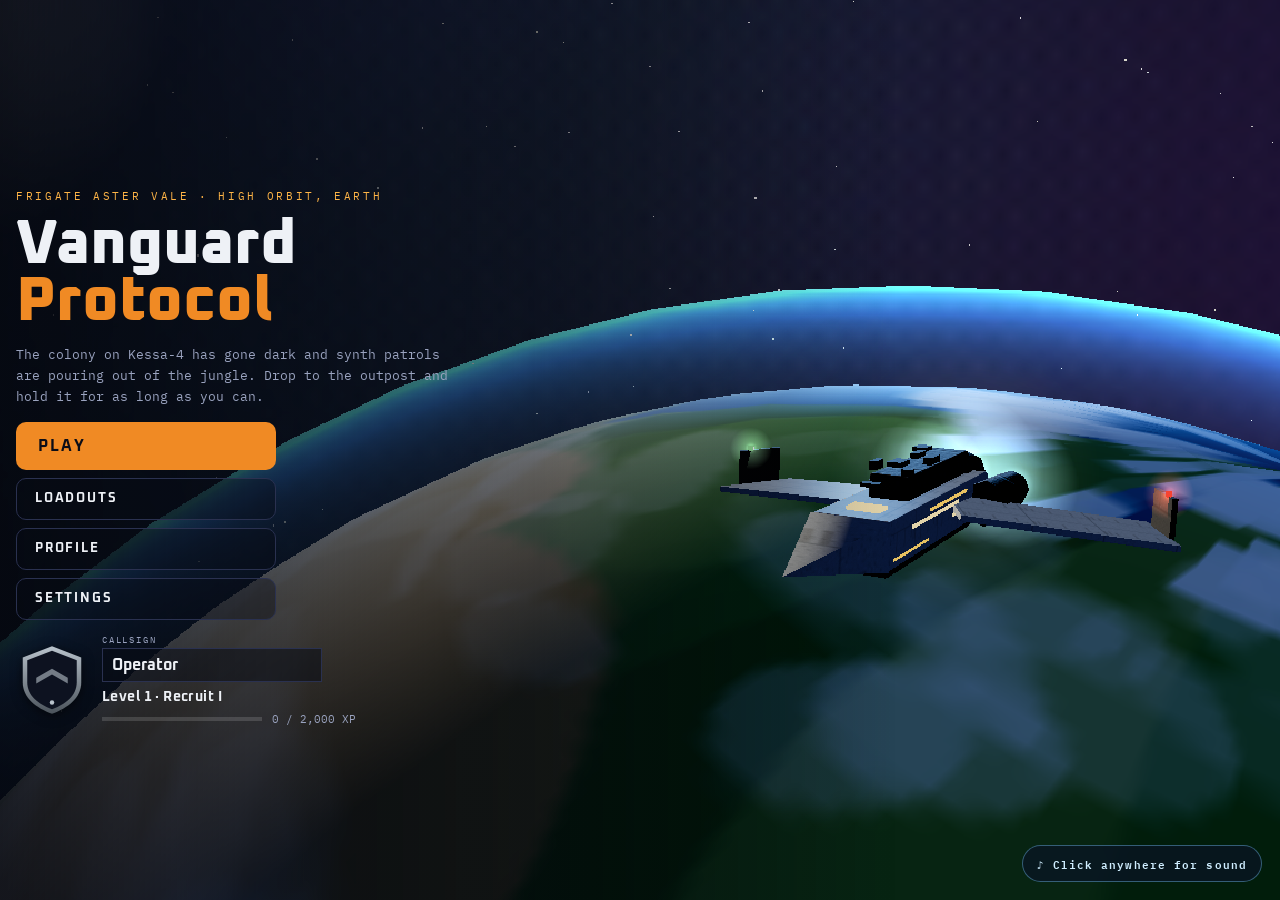
==== site/index.html @ 06be5929 "Grass distance slider and a far grass layer; paved concrete ring road - Third, sparse layer of large" ====
<!doctype html>
<html lang="en">
<head>
<meta charset="utf-8">
<meta name="viewport" content="width=device-width, initial-scale=1, maximum-scale=1, user-scalable=no, viewport-fit=cover">
<style>html,body{margin:0}body{font-size:14px}[hidden]{display:none!important}img{max-width:100%}</style>
<title>Vanguard Protocol</title>
<meta name="claude:viewport-fit-sides" content="cover">
<link rel="stylesheet" href="fonts.css">
<script>window.KESSA_SERVER = "kessa-relay.retrohome.workers.dev";</script>
<style>
/* Layout: full-bleed low-res 3D canvas, HUD hugging the screen edges (bars top-centre, radar bottom-left, ammo bottom-right), overlays for start/pause/defeat. Single dark look by choice. */
:root {
  --void: #0b0d17;
  --line: #2a3150;
  --ink: #eef1f6;
  --muted: #9aa3bf;
  --shield: #3f8fe0;
  --hull: #f08a24;
  --amber: #ffb547;
  --threat: #ff4b3a;
  --display: "Oxanium", "Trebuchet MS", system-ui, sans-serif;
  --mono: "IBM Plex Mono", ui-monospace, Menlo, monospace;
  color-scheme: dark;
}
html, body { height: 100%; width: 100%; overflow: hidden; overscroll-behavior: none; }
@media (pointer: coarse) { html, body { position: fixed; inset: 0; } }
body {
  background: var(--void); color: var(--ink); font-family: var(--mono);
  overflow: hidden; touch-action: none; user-select: none; -webkit-user-select: none; -webkit-touch-callout: none;
}
#game { position: relative; height: 100%; overflow: hidden; }
canvas#cv { display: block; width: 100%; height: 100%; image-rendering: pixelated; image-rendering: crisp-edges; }

.edge {
  position: absolute; pointer-events: none;
  padding-left: max(16px, env(safe-area-inset-left, 0px));
  padding-right: max(16px, env(safe-area-inset-right, 0px));
}
.topbar { top: 8px; left: 0; right: 0; display: flex; justify-content: center; }
.vitals { position: relative; width: min(480px, 84%); display: grid; justify-items: center; gap: 5px; }
.shframe {
  position: relative; width: 100%; height: 17px; padding: 3px 4px;
  background: linear-gradient(180deg, rgba(190,230,255,.55), rgba(110,170,220,.35));
  clip-path: polygon(13px 0, calc(100% - 13px) 0, 100% 50%, calc(100% - 13px) 100%, 13px 100%, 0 50%);
}
.shinner {
  position: relative; height: 100%; overflow: hidden; background: rgba(5,12,24,.85);
  clip-path: polygon(10px 0, calc(100% - 10px) 0, 100% 50%, calc(100% - 10px) 100%, 10px 100%, 0 50%);
}
#shFill { position: absolute; inset: 0; transform-origin: center; background: linear-gradient(180deg, #f2fbff 0%, #a4e0ff 40%, #42a6ec 100%); }
.shinner::after { content: ""; position: absolute; inset: 0; background: repeating-linear-gradient(90deg, transparent 0 calc(4% - 1px), rgba(5,12,24,.5) calc(4% - 1px) 4%); }
.shframe::after { content: ""; position: absolute; left: 50%; top: 2px; bottom: 2px; width: 2px; margin-left: -1px; background: rgba(5,12,24,.7); }
.vitals.lowsh #shFill { background: linear-gradient(180deg, #fff6d8 0%, #ffcf6a 45%, #e88f1c 100%); }
.vitals.charging #shFill { animation: chg .35s ease-in-out infinite alternate; }
@keyframes chg { to { filter: brightness(1.5); } }
.vitals.empty .shframe { animation: alarm .38s steps(2) infinite; }
@keyframes alarm { 50% { background: rgba(255,60,40,.95); } }
.vitals.broken .shinner { animation: brk .08s steps(2) 6; }
@keyframes brk { 50% { background: rgba(200,240,255,.9); } }
.hpsegs { width: 44%; display: grid; grid-template-columns: repeat(8, 1fr); gap: 3px; }
.hpseg { height: 5px; position: relative; overflow: hidden; background: rgba(255,255,255,.1); transform: skewX(-30deg); box-shadow: 0 1px 2px rgba(0,0,0,.6); }
.hpseg i { position: absolute; inset: 0; transform-origin: left; background: linear-gradient(180deg, #ffb070, var(--hull)); }
.hpseg i.lag { background: #fff1dc; }
.vitals.low .hpseg i:not(.lag) { background: var(--threat); animation: lowp .5s ease-in-out infinite alternate; }
@keyframes lowp { to { filter: brightness(1.8); } }
@media (prefers-reduced-motion: reduce) { .vitals.charging #shFill, .vitals.empty .shframe, .vitals.broken .shinner, .vitals.low .hpseg i { animation: none; } }

.prompt { position: absolute; left: 50%; bottom: 30%; transform: translateX(-50%); pointer-events: none; white-space: nowrap;
  font: 600 12px var(--mono); letter-spacing: .06em; background: rgba(8,12,20,.72); padding: 7px 12px; border-left: 3px solid #5dff96; }

.xp { bottom: 0; left: 0; right: 0; padding-bottom: max(6px, env(safe-area-inset-bottom, 0px)); display: flex; align-items: center; gap: 10px; font-variant-numeric: tabular-nums; text-shadow: 0 1px 2px #000; }
.xp .xpb svg { display: block; }
.xp .xprank { font: 700 11px var(--display); letter-spacing: .06em; white-space: nowrap; }
.nameplate { top: 8px; left: 0; }
.np { display: flex; align-items: center; gap: 9px; padding: 5px 16px 5px 6px; max-width: 250px;
  background: linear-gradient(90deg, rgba(8,12,20,.8), rgba(8,12,20,.35)); border-left: 2px solid var(--amber);
  border-radius: 0 12px 12px 0; text-shadow: 0 1px 2px #000; }
.party { display: grid; gap: 4px; margin-top: 4px; }
.pm { display: flex; align-items: center; gap: 7px; padding: 4px 14px 5px 6px; max-width: 214px;
  background: linear-gradient(90deg, rgba(8,12,20,.72), rgba(8,12,20,.3)); border-left: 2px solid #5cb8ff;
  border-radius: 0 10px 10px 0; text-shadow: 0 1px 2px #000; }
.pm svg { display: block; flex: none; }
.pm .pt { display: grid; gap: 1px; min-width: 0; flex: 1; }
.pm .pn { font: 700 12px var(--display); white-space: nowrap; overflow: hidden; text-overflow: ellipsis; }
.pm .pr { font-size: 8px; letter-spacing: .14em; text-transform: uppercase; color: var(--muted); white-space: nowrap; }
.pm .nps { font-size: 9px; }
.pm .bars { display: grid; gap: 2px; margin-top: 2px; }
.pm .bars i { display: block; height: 3px; background: rgba(255,255,255,.12); position: relative; overflow: hidden; }
.pm .bars i b { position: absolute; inset: 0; transform-origin: left; }
.pm .bars i.s b { background: #8fd6ff; } .pm .bars i.h b { background: var(--hull); }
.pm.down { opacity: .7; }
.npb svg { display: block; filter: drop-shadow(0 1px 2px rgba(0,0,0,.6)); }
.npt { display: grid; gap: 1px; min-width: 0; }
.npn { font: 700 14px var(--display); letter-spacing: .02em; white-space: nowrap; overflow: hidden; text-overflow: ellipsis; }
.npr { font-size: 9px; letter-spacing: .16em; text-transform: uppercase; color: var(--muted); white-space: nowrap; }
.nps { display: flex; align-items: center; gap: 5px; font-size: 10px; letter-spacing: .05em; white-space: nowrap; }
.nps i { width: 6px; height: 6px; border-radius: 50%; background: var(--c, #5dff96); box-shadow: 0 0 6px var(--c, #5dff96); flex: none; }
@media (max-width: 980px) { .nameplate { top: 40px; } }
.banner .bb { display: flex; justify-content: center; margin-bottom: 8px; }
.mapline { display: flex; align-items: baseline; gap: 10px; }
.mapline span { font-size: 9px; letter-spacing: .2em; text-transform: uppercase; color: var(--muted); }
.mapline b { font: 700 15px var(--display); letter-spacing: .04em; color: var(--amber); }
.mrank { display: flex; align-items: center; gap: 14px; }
.mrank svg { display: block; filter: drop-shadow(0 2px 6px rgba(0,0,0,.6)); }
.mrt { display: grid; gap: 6px; min-width: 0; flex: 1; }
.mrn { font: 700 14px var(--display); letter-spacing: .03em; }
.cs { display: grid; gap: 3px; }
.cs span { font-size: 9px; letter-spacing: .2em; text-transform: uppercase; color: var(--muted); }
.cs input { box-sizing: border-box; pointer-events: auto; font: 700 16px var(--display); color: var(--ink); background: rgba(8,12,20,.55); border: 1px solid var(--line); padding: 6px 9px; width: min(220px, 100%); }
.cs input:focus-visible { outline: 2px solid var(--shield); outline-offset: 1px; }
.xp { padding-inline: 18px; gap: 10px; }
.xp .bars { flex: 1; display: grid; gap: 4px; }
.xp .track { height: 5px; border-radius: 5px; background: rgba(255,255,255,.1); position: relative; overflow: hidden; }
.xp .track.tal { height: 4px; }
.xp .track i { border-radius: 5px; }
.xp .track.tal i { background: linear-gradient(90deg, #2a7fd9, #5cc8ff); box-shadow: 0 0 6px rgba(92,200,255,.7); }
.xp .val { display: none; }
.xp .tpchip { font: 700 9px var(--display); letter-spacing: .14em; text-transform: uppercase; color: #7fd0ff; white-space: nowrap; text-shadow: 0 0 8px rgba(92,200,255,.6); }
.xp .track i { position: absolute; inset: 0; background: linear-gradient(90deg, #d98a1c, var(--amber)); transform-origin: left; transition: transform .35s ease-out; box-shadow: 0 0 6px rgba(255,181,71,.7); }
.xp .val { font-size: 10px; color: var(--muted); letter-spacing: .06em; }

.feed { position: absolute; left: 50%; top: calc(50% + 32px); transform: translateX(-50%); display: grid; justify-items: center; gap: 2px; pointer-events: none; text-shadow: 0 1px 2px #000, 0 0 8px rgba(0,0,0,.7); }
.feed .total { font: 800 24px var(--display); color: var(--amber); opacity: 0; transition: opacity .3s; line-height: 1; }
.feed .total.on { opacity: 1; }
.feed .total.bump { animation: bump .18s ease-out; }
@keyframes bump { from { transform: scale(1.4); } }
.feed .line { font: 700 11px var(--display); letter-spacing: .14em; text-transform: uppercase; color: var(--ink); white-space: nowrap; animation: fl 1.6s forwards; }
.feed .line.gold { color: var(--amber); }
@keyframes fl { 0% { opacity: 0; transform: translateY(6px); } 12% { opacity: 1; transform: none; } 75% { opacity: 1; } 100% { opacity: 0; } }

.wavebox { top: 62px; right: 0; text-align: right; font-variant-numeric: tabular-nums; text-shadow: 0 1px 2px #000; }
.wavebox .w { font: 800 22px var(--display); letter-spacing: .03em; }
.wavebox .w small { font: 500 10px var(--mono); letter-spacing: .2em; color: var(--muted); margin-right: 6px; }
.wavebox .s { font-size: 11px; color: var(--muted); }
.wavebox .s b { color: var(--ink); }

.radar { top: 12px; right: 0; }
.radar canvas { width: 120px; height: 120px; display: block; }

.weapon { bottom: 30px; right: 0; text-align: right; text-shadow: 0 1px 2px #000; }
.weapon .name { font: 700 13px var(--display); letter-spacing: .12em; text-transform: uppercase; font-style: italic; color: var(--ink); }
.weapon .ammo { font: 800 34px var(--display); font-variant-numeric: tabular-nums; line-height: 1; }
.weapon .ammo small { font-size: 15px; color: var(--muted); font-weight: 600; }
.weapon .ammo.low { color: var(--threat); }
.weapon .ability { font-size: 10px; letter-spacing: .16em; text-transform: uppercase; color: var(--muted); margin-top: 3px; }
.weapon .ability.ready { color: var(--shield); }

.cross { position: absolute; left: 50%; top: 50%; width: 0; height: 0; pointer-events: none; }
.cross i { position: absolute; background: rgba(255,255,255,.85); box-shadow: 0 0 0 1px rgba(0,0,0,.4); }
.cross .a { left: -1px; width: 2px; height: 7px; top: calc(-14px - var(--g, 0px)); }
.cross .b { left: -1px; width: 2px; height: 7px; top: calc(7px + var(--g, 0px)); }
.cross .c { top: -1px; height: 2px; width: 7px; left: calc(-14px - var(--g, 0px)); }
.cross .d { top: -1px; height: 2px; width: 7px; left: calc(7px + var(--g, 0px)); }
.hit { position: absolute; left: 50%; top: 50%; width: 22px; height: 22px; margin: -11px; opacity: 0; pointer-events: none; }
.hit::before, .hit::after { content: ""; position: absolute; left: 10px; top: -2px; width: 2px; height: 26px; background: #fff; transform: rotate(45deg); }
.hit::after { transform: rotate(-45deg); }
.hit.on { opacity: 1; }
.hit.kill::before, .hit.kill::after { background: var(--threat); }

.tags { position: absolute; inset: 0; pointer-events: none; overflow: hidden; }
.etag { position: absolute; left: 0; top: 0; display: grid; justify-items: center; gap: 3px; will-change: transform; }
.etag b { font: 700 11px var(--display); letter-spacing: .08em; text-transform: uppercase; color: #ffd4c4; text-shadow: 0 1px 2px #000, 0 0 6px rgba(0,0,0,.6); white-space: nowrap; }
.etag.heavy b { color: var(--amber); }
.etag i { position: relative; display: block; width: 70px; height: 5px; background: rgba(0,0,0,.6); outline: 1px solid rgba(255,255,255,.18); }
.etag.heavy i { width: 110px; height: 6px; }
.etag i em, .etag i u { position: absolute; inset: 0; transform-origin: left; }
.etag i u { background: #fff1dc; }
.etag i em { background: linear-gradient(180deg, #ff8a5c, #e0402a); }
.dn { position: absolute; left: 0; top: 0; font: 800 17px var(--display); color: #fff; letter-spacing: .02em; will-change: transform, opacity;
  text-shadow: 0 1px 2px #000, 0 0 6px rgba(0,0,0,.65); white-space: nowrap; }
.dn.crit { color: #ffd23a; font-size: 21px; }
.dn.kill { color: #ff7a5a; }
.ptag { position: absolute; left: 0; top: 0; display: grid; justify-items: center; gap: 1px; white-space: nowrap; will-change: transform;
  text-shadow: 0 1px 2px rgba(0,0,0,.95), 0 0 8px rgba(0,0,0,.55); }
.ptag b { font: 700 14px var(--display); letter-spacing: .03em; color: #f1f8ff; }
.ptag span { font: 600 9px var(--mono); letter-spacing: .16em; text-transform: uppercase; color: #9fd6ff; }
.ptag i { width: 0; height: 0; margin-top: 3px; border-left: 5px solid transparent; border-right: 5px solid transparent; border-top: 6px solid #5cb8ff; filter: drop-shadow(0 1px 1px rgba(0,0,0,.8)); }
.vignette { position: absolute; inset: 0; pointer-events: none; opacity: 0; background: radial-gradient(ellipse at center, transparent 45%, rgba(220,30,20,.55) 100%); }
.lowshield { position: absolute; inset: 0; pointer-events: none; opacity: 0;
  background:
    radial-gradient(ellipse at center, transparent 45%, rgba(70,160,255,.7) 100%),
    repeating-linear-gradient(60deg, rgba(160,220,255,.45) 0 2px, transparent 2px 16px),
    repeating-linear-gradient(-60deg, rgba(160,220,255,.45) 0 2px, transparent 2px 16px),
    repeating-linear-gradient(0deg, rgba(160,220,255,.3) 0 2px, transparent 2px 16px);
  -webkit-mask: radial-gradient(ellipse at center, transparent 42%, #000 92%); mask: radial-gradient(ellipse at center, transparent 42%, #000 92%); }
.dmgdir { position: absolute; left: 50%; top: 50%; width: 0; height: 0; pointer-events: none; }
.di { position: absolute; left: 0; top: 0; width: 0; height: 0; }
.di i { position: absolute; left: -46px; top: -150px; width: 92px; height: 26px; border-top: 5px solid currentColor; border-radius: 50% 50% 0 0 / 100% 100% 0 0; filter: drop-shadow(0 0 6px currentColor); animation: difade .9s ease-out forwards; }
@keyframes difade { 0% { opacity: 1; } 60% { opacity: .85; } 100% { opacity: 0; } }
.hb-m.jolt { animation: jolt .22s ease-out; }
.hudbar { position: absolute; left: 0; right: 0; bottom: 40px; display: grid; grid-template-columns: minmax(0, 1fr) minmax(0, 440px) minmax(0, 1fr); align-items: end; gap: 14px; pointer-events: none;
  padding-left: max(18px, env(safe-area-inset-left, 0px)); padding-right: max(18px, env(safe-area-inset-right, 0px)); text-shadow: 0 1px 2px #000; font-variant-numeric: tabular-nums; }
.hb-l { justify-self: start; position: relative; display: grid; grid-template-columns: auto auto; align-items: center; column-gap: 14px; margin-left: 18px; padding: 8px 22px 10px 12px; border-radius: 14px;
  background: radial-gradient(120% 140% at 0% 100%, rgba(6,14,28,.62), rgba(6,14,28,.12) 70%, transparent); }
.hb-l::after { content: ''; position: absolute; left: 10px; right: 0; bottom: 0; height: 2px; border-radius: 2px; background: linear-gradient(90deg, rgba(120,210,255,.9), rgba(120,210,255,0)); box-shadow: 0 0 8px rgba(120,210,255,.6); }
.hb-gun { width: 118px; height: 52px; image-rendering: pixelated; filter: drop-shadow(0 0 4px rgba(120,200,255,.35)); }
.hb-ammo { display: grid; justify-items: start; }
.hb-ammo { min-width: 64px; }
.hb-mag { font: 600 38px var(--display); line-height: 1; letter-spacing: .01em; font-variant-numeric: tabular-nums; text-shadow: 0 0 10px rgba(140,210,255,.35), 0 1px 2px rgba(0,0,0,.8); }
.hb-mag.low { color: var(--threat); }
.hb-mag.vent { font-size: 17px; font-weight: 700; color: var(--amber); letter-spacing: .16em; padding: 9px 0 6px; text-shadow: 0 0 10px rgba(255,181,71,.5); }
.hb-res { font: 600 13px var(--mono); color: #8fd6ff; margin-top: 1px; padding-top: 3px; border-top: 1px solid rgba(143,214,255,.3); font-variant-numeric: tabular-nums; }
.hb-name { grid-column: 1 / 3; font: 700 9px var(--display); letter-spacing: .22em; text-transform: uppercase; color: rgba(200,225,245,.6); margin-top: 3px; }
.hb-m { position: relative; height: 126px; }
.arcs { position: absolute; inset: 0; width: 100%; height: 100%; overflow: visible; }
.arcs path { fill: none; }
.arcs .bg { stroke: rgba(6,12,24,.5); }
#aShBg, #aSh { stroke-width: 9; stroke-linecap: round; }
#aSh { stroke: #9adcff; filter: drop-shadow(0 0 2px rgba(170,225,255,.95)) drop-shadow(0 0 9px rgba(80,170,255,.75)); }
#aHpBg, #aHp, #aHpLag { stroke-width: 6; stroke-linecap: round; }
#aHp { stroke: #ff5a3c; filter: drop-shadow(0 0 2px rgba(255,140,110,.9)) drop-shadow(0 0 8px rgba(255,60,40,.6)); }
#aHpLag { stroke: #fff1dc; }
.hb-m.lowsh #aSh { stroke: #ffcf6a; }
.hb-m.charging #aSh { animation: chg .35s ease-in-out infinite alternate; }
.hb-m.empty #aShBg { animation: alarm2 .38s steps(2) infinite; }
@keyframes alarm2 { 50% { stroke: rgba(255,60,40,.9); } }
.hb-m.low #aHp { stroke: var(--threat); animation: lowp .5s ease-in-out infinite alternate; }
.hb-m.broken #aShBg { animation: brk2 .08s steps(2) 6; }
@keyframes brk2 { 50% { stroke: rgba(200,240,255,.95); } }
@media (prefers-reduced-motion: reduce) { .hb-m.charging #aSh, .hb-m.empty #aShBg, .hb-m.low #aHp, .hb-m.broken #aShBg, .hb-m.jolt { animation: none; } }
.abil { position: absolute; left: 50%; bottom: -6px; transform: translateX(-50%); display: flex; gap: 9px; align-items: flex-end; }
.ab { position: relative; width: 50px; height: 42px; display: grid; place-items: center; color: #6f93b8; background: rgba(8,20,40,.62); overflow: hidden;
  border-radius: 12px; box-shadow: inset 0 0 0 1px rgba(120,190,255,.32); }
.ab:nth-child(2) { width: 54px; height: 46px; }
.ab svg { width: 22px; height: 22px; position: relative; }
.ab.ready { color: #e4f5ff; background: rgba(24,70,130,.72); box-shadow: inset 0 0 12px rgba(110,190,255,.6), inset 0 0 0 1px rgba(160,220,255,.65), 0 0 10px rgba(90,180,255,.35); }
.ab .cd { position: absolute; inset: 0; background: conic-gradient(rgba(3,7,14,.8) calc(var(--p, 0) * 1turn), transparent 0); }
.ab .t { position: absolute; font: 800 15px var(--display); color: #fff; }
.ab span { position: absolute; bottom: 2px; right: 7px; font: 700 9px var(--display); color: rgba(200,225,255,.7); letter-spacing: .06em; }
.ab.locked { color: #2f3858; background: rgba(8,12,22,.6); box-shadow: inset 0 0 0 1px rgba(60,70,110,.5); }
.hb-r { justify-self: end; position: relative; display: grid; gap: 4px; min-width: 190px; text-align: right; margin-right: 18px; padding: 8px 14px 11px 26px; border-radius: 14px;
  background: radial-gradient(120% 140% at 100% 100%, rgba(6,14,28,.62), rgba(6,14,28,.12) 70%, transparent); }
.hb-r::after { content: ''; position: absolute; right: 10px; left: 0; bottom: 0; height: 2px; border-radius: 2px; background: linear-gradient(270deg, rgba(255,181,71,.85), rgba(255,181,71,0)); box-shadow: 0 0 8px rgba(255,181,71,.45); }
.ob-l { font: 600 9px var(--mono); letter-spacing: .24em; text-transform: uppercase; color: var(--amber); }
.ob-w { font: 800 26px var(--display); line-height: 1; }
.ob-w b { font-weight: 800; }
.ob-bar { height: 3px; border-radius: 3px; background: rgba(255,255,255,.12); overflow: hidden; }
.ob-bar i { display: block; height: 100%; background: var(--amber); transform-origin: right; }
.ob-s { display: flex; justify-content: flex-end; gap: 14px; font-size: 10px; color: var(--muted); letter-spacing: .06em; }
.ob-s b { color: var(--ink); }
.mammo { display: none; }
@media (pointer: coarse) {
  .hudbar { bottom: auto; top: 4px; grid-template-columns: 1fr; justify-items: center; transform: scale(.62); transform-origin: top center; }
  .hb-l, .hb-r { display: none; }
  .hb-m { width: 440px; }
  .mammo { display: block; top: 140px; right: 0; text-align: right; font: 800 26px var(--display); text-shadow: 0 1px 2px #000; }
  .mammo small { font: 600 12px var(--mono); color: #8fd6ff; }
}
@keyframes jolt { 20% { transform: translate(3px, 2px); } 45% { transform: translate(-3px, -1px); } 70% { transform: translate(2px, 1px); } }
@media (prefers-reduced-motion: reduce) { .vitals.jolt { animation: none; } }

#intro { position: absolute; inset: 0; pointer-events: none; z-index: 6; font-family: inherit; color: #eef3f6; }
#intro .in-top { position: absolute; left: 50%; top: 7%; transform: translateX(-50%); text-align: center; text-shadow: 0 2px 8px rgba(0,0,0,.7); }
#intro .in-top b { display: block; font-size: 12px; letter-spacing: .3em; text-transform: uppercase; color: #ffb547; }
#intro .in-place { font-size: 34px; font-weight: 800; letter-spacing: .12em; text-transform: uppercase; margin: 2px 0 2px; }
#intro .in-top span { font-size: 15px; letter-spacing: .08em; }
#intro .in-c { position: absolute; left: 50%; top: 72%; transform: translateX(-50%); text-align: center; text-shadow: 0 2px 10px rgba(0,0,0,.8); }
#intro .in-c small { font-size: 11px; letter-spacing: .3em; text-transform: uppercase; opacity: .8; }
#intro #introN { font-size: 54px; font-weight: 700; line-height: 1.1; }
.banner {
  position: absolute; left: 0; right: 0; top: 26%; text-align: center; pointer-events: none;
  font: 700 clamp(22px, 6vw, 40px) var(--display); letter-spacing: .08em; text-transform: uppercase;
  color: var(--amber); opacity: 0; transition: opacity .3s; text-shadow: 0 2px 6px #000;
}
.banner.on { opacity: 1; }
.banner span { display: block; font: 400 12px var(--mono); letter-spacing: .2em; color: var(--ink); margin-top: 6px; }

.overlay {
  position: absolute; inset: 0; display: grid; place-items: center; overflow-y: auto;
  padding-left: max(16px, env(safe-area-inset-left, 0px));
  padding-right: max(16px, env(safe-area-inset-right, 0px));
  padding-block: 20px;
  background: radial-gradient(ellipse at 50% 40%, rgba(16,22,34,.72), rgba(8,10,18,.94));
}
.panel { max-width: 440px; width: 100%; display: grid; gap: 16px; }
.eyebrow { font-size: 11px; letter-spacing: .24em; text-transform: uppercase; color: var(--amber); }
h1 { margin: 0; font: 800 clamp(40px, 12vw, 64px) var(--display); line-height: .92; text-wrap: balance; }
h1 em { font-style: normal; color: var(--hull); }
.brief { margin: 0; color: var(--muted); font-size: 13px; line-height: 1.6; }
.controls { display: grid; grid-template-columns: auto 1fr; gap: 6px 14px; font-size: 12px; border-top: 1px solid var(--line); padding-top: 14px; margin: 0; }
.controls dt { color: var(--ink); font-weight: 600; }
.controls dd { margin: 0; color: var(--muted); }
.go {
  pointer-events: auto; font: 700 16px var(--display); letter-spacing: .14em; text-transform: uppercase;
  background: var(--hull); color: var(--void); border: 0; padding: 14px 22px; cursor: pointer;
  border-radius: 10px; justify-self: start;
}
.go:focus-visible { outline: 2px solid var(--shield); outline-offset: 4px; }
.result { font-variant-numeric: tabular-nums; display: flex; gap: 28px; flex-wrap: wrap; }
.result div { display: grid; gap: 2px; }
.result span { font-size: 10px; letter-spacing: .18em; text-transform: uppercase; color: var(--muted); }
.result b { font: 800 30px var(--display); }
.loading { color: var(--muted); font-size: 12px; }
.travel { position: absolute; inset: 0; pointer-events: none; }
.travel .lb { position: absolute; left: 0; right: 0; height: 9vh; background: #000; transition: transform .6s ease; }
.travel .lb.top { top: 0; } .travel .lb.bot { bottom: 0; }
.travel.out .lb.top { transform: translateY(-100%); } .travel.out .lb.bot { transform: translateY(100%); }
.travel.out .tcard { opacity: 0; }
.tcard { position: absolute; left: max(24px, env(safe-area-inset-left, 0px)); bottom: calc(9vh + 22px); display: grid; gap: 4px; transition: opacity .3s; text-shadow: 0 2px 8px rgba(0,0,0,.8); }
.tsquad { position: absolute; right: max(24px, env(safe-area-inset-right, 0px)); bottom: calc(9vh + 22px); display: grid; gap: 6px; justify-items: end; font: 700 13px var(--display); letter-spacing: .04em; text-shadow: 0 2px 8px rgba(0,0,0,.8); transition: opacity .3s; }
.tsquad div { display: flex; align-items: center; gap: 8px; }
.tsquad i { width: 9px; height: 9px; transform: rotate(45deg); flex: none; }
.travel.out .tsquad { opacity: 0; }
.tsub { font: 600 10px var(--mono); letter-spacing: .26em; text-transform: uppercase; color: var(--amber); }
.tname { font: 800 clamp(26px, 5vw, 40px) var(--display); letter-spacing: .02em; color: #f4f7fb; }
.tbar { width: min(220px, 50vw); height: 2px; background: rgba(255,255,255,.18); margin-top: 6px; overflow: hidden; }
.tbar i { display: block; height: 100%; background: var(--amber); transform-origin: left; transform: scaleX(0); }
.tfade { position: absolute; inset: 0; background: #000; opacity: 1; }
.pmenu { display: grid; gap: 8px; justify-items: stretch; max-width: 260px; }
.pmenu .go, .pmenu .ghost { justify-self: stretch; text-align: left; }
.sh { font-size: clamp(34px, 9vw, 48px); }
.sgrid { display: grid; grid-template-columns: minmax(0, 1fr) minmax(0, 1.2fr) 52px; gap: 12px 12px; align-items: center; font-size: 12px; }
.sgrid label { color: var(--ink); }
.sgrid output { font: 700 13px var(--display); color: var(--amber); text-align: right; font-variant-numeric: tabular-nums; }
.sgrid input[type=range] { width: 100%; min-width: 0; accent-color: var(--amber); pointer-events: auto; }
.sgrid input[type=checkbox] { justify-self: start; width: 18px; height: 18px; accent-color: var(--amber); pointer-events: auto; }
.sres { display: flex; align-items: center; gap: 12px; flex-wrap: wrap; font-size: 12px; }
.seg { display: flex; border: 1px solid var(--line); border-radius: 10px; overflow: hidden; width: fit-content; max-width: 100%; }
.seg button { pointer-events: auto; background: rgba(8,12,20,.5); color: var(--muted); border: 0; border-right: 1px solid var(--line); padding: 8px 12px; font: 700 12px var(--display); letter-spacing: .08em; text-transform: uppercase; cursor: pointer; }
.seg button:last-child { border-right: 0; }
.seg button[aria-pressed=true] { background: var(--amber); color: var(--void); }
.seg button:focus-visible { outline: 2px solid var(--shield); outline-offset: -2px; }
.scoreov { background: rgba(6,8,16,.55); }
.sbpanel { width: min(640px, 100%); background: rgba(10,14,24,.88); border: 1px solid var(--line); border-top: 2px solid var(--amber); padding: 16px 18px 18px; display: grid; gap: 12px; }
.sbhead { display: flex; justify-content: space-between; align-items: end; gap: 12px; }
.sbhead h2 { margin: 2px 0 0; font: 800 28px var(--display); }
.sbwrap { overflow-x: auto; }
.sb { width: 100%; border-collapse: collapse; font-variant-numeric: tabular-nums; }
.sb th { font: 600 9px var(--mono); letter-spacing: .18em; text-transform: uppercase; color: var(--muted); text-align: right; padding: 0 8px 8px; border-bottom: 1px solid var(--line); white-space: nowrap; }
.sb th:first-child { text-align: left; }
.sb td { padding: 8px; text-align: right; font: 700 16px var(--display); border-bottom: 1px solid rgba(42,49,80,.6); white-space: nowrap; }
.sb td.pl { text-align: left; display: flex; align-items: center; gap: 10px; }
.sb td.pl svg { display: block; }
.sb td.pl div { display: grid; }
.sb td.pl b { font: 700 14px var(--display); }
.sb td.pl span { font: 600 9px var(--mono); letter-spacing: .12em; text-transform: uppercase; color: var(--muted); }
.sb tr.me td { background: rgba(255,181,71,.08); }
.sb tr.me td.pl b { color: var(--amber); }
.sb td.down { color: var(--threat); font-size: 12px; } .sb td.ok { color: #5dff96; font-size: 12px; }
.tb.sq { border-radius: 4px; width: 56px; height: 30px; font-size: 9px; right: max(16px, env(safe-area-inset-right, 0px)); }
.tb.menu { top: 190px; } .tb.score { top: 226px; }
.overlay { touch-action: pan-y; overflow-x: hidden; -webkit-overflow-scrolling: touch; overscroll-behavior: contain; place-items: start center; }
.overlay > * { margin-block: auto; }
.menu { place-items: start start; background: linear-gradient(90deg, rgba(5,7,14,.9), rgba(5,7,14,.5) 42%, rgba(5,7,14,0) 70%); }
@media (max-aspect-ratio: 1/1) { .menu { place-items: end start; background: linear-gradient(0deg, rgba(5,7,14,.94), rgba(5,7,14,.6) 45%, rgba(5,7,14,0) 72%); } }
.mpanel { max-width: 440px; width: 100%; display: grid; gap: 14px; padding-block: max(12px, 3vh) 12px; }
.pick { display: grid; gap: 6px; }
.picklbl { font-size: 9px; letter-spacing: .2em; text-transform: uppercase; color: var(--muted); margin-top: 2px; }
.modes button:disabled { opacity: .45; cursor: not-allowed; }
.maps { display: flex; gap: 8px; overflow-x: auto; padding-bottom: 2px; }
.mapc { flex: none; width: 132px; display: grid; padding: 0; background: rgba(8,12,20,.65); border: 1px solid var(--line); color: var(--ink); text-align: left; cursor: pointer; pointer-events: auto; font-family: var(--mono); }
.mapc img, .mapc .ph { display: block; width: 100%; aspect-ratio: 16 / 9; object-fit: cover; image-rendering: pixelated; background: #10141f; }
.mapc .ph { display: grid; place-items: center; font: 800 24px var(--display); color: #39415f; background: repeating-linear-gradient(45deg, #0f1320 0 8px, #131829 8px 16px); }
.mapc > span { display: grid; gap: 1px; padding: 5px 8px 6px; }
.mapc b { font: 700 13px var(--display); }
.mapc i { font-style: normal; font-size: 9px; letter-spacing: .12em; text-transform: uppercase; color: var(--muted); }
.mapc.on { border-color: var(--amber); box-shadow: inset 0 0 0 1px var(--amber); }
.mapc.on b { color: var(--amber); }
.mapc.soon { cursor: default; opacity: .65; }
.mapc:focus-visible { outline: 2px solid var(--shield); outline-offset: 2px; }
.mpanel h1 { font-size: clamp(40px, 9vw, 62px); }
.rank { display: flex; align-items: center; gap: 10px; font-size: 11px; color: var(--muted); font-variant-numeric: tabular-nums; }
.lvlb { font: 800 12px var(--display); background: var(--amber); color: var(--void); padding: 2px 9px 1px 7px; border-radius: 6px; }
.mtrack { flex: 1; max-width: 160px; height: 4px; background: rgba(255,255,255,.14); position: relative; overflow: hidden; }
.mtrack i { position: absolute; inset: 0; background: var(--amber); transform-origin: left; }
.lbtns { display: flex; gap: 10px; align-items: center; flex-wrap: wrap; }
.mnav { display: grid; gap: 8px; max-width: 260px; }
.mnav button { width: 100%; text-align: left; }
.pcols { display: grid; grid-template-columns: repeat(auto-fit, minmax(260px, 1fr)); gap: 12px; }
.pcard { display: grid; gap: 10px; align-content: start; padding: 14px; background: rgba(8,12,20,.6); border: 1px solid var(--line); }
.pnote { margin: 0; font-family: var(--mono); font-size: 12px; line-height: 1.55; opacity: .8; }
.prow { display: flex; gap: 14px; align-items: center; }
.prow h2 { margin: 0; }
.pstats { display: grid; grid-template-columns: repeat(auto-fit, minmax(110px, 1fr)); gap: 8px; }
.pstats div { padding: 10px; background: rgba(8,12,20,.6); border: 1px solid var(--line); font-family: var(--mono); }
.pstats b { display: block; font-size: 20px; font-family: inherit; color: var(--ink); }
.pstats span { font-size: 10px; letter-spacing: .14em; text-transform: uppercase; opacity: .7; }
.acct { padding: 12px; background: rgba(8,12,20,.6); border: 1px solid var(--line); display: grid; gap: 8px; font: 12px var(--mono); }
.acct .arow { display: flex; gap: 8px; flex-wrap: wrap; align-items: center; }
.acct input { background: #0a0e18; border: 1px solid var(--line); color: var(--ink); font: 13px var(--mono); padding: 8px 10px; min-width: 0; flex: 1 1 130px; }
.acct .amsg { min-height: 1em; color: var(--muted); }
.acct .amsg.err { color: #ff7a6a; }
.acct b { color: #5dff96; }
.bpprog { display: flex; align-items: center; gap: 10px; font: 12px var(--mono); }
.bpprog .track { flex: 1; height: 6px; background: rgba(255,255,255,.12); position: relative; overflow: hidden; }
.bpprog .track i { position: absolute; inset: 0; transform-origin: left; transform: scaleX(0); background: linear-gradient(90deg, #d98a1c, var(--amber)); }
.bptrack { display: grid; grid-auto-flow: column; grid-auto-columns: 96px; gap: 6px; overflow-x: auto; padding-bottom: 6px; }
.bptrack div { display: grid; gap: 4px; padding: 8px; background: rgba(255,255,255,.03); border: 1px solid var(--line); font: 10px var(--mono); }
.bptrack div i { aspect-ratio: 1; display: grid; place-items: center; font-style: normal; font-size: 20px; background: repeating-linear-gradient(45deg, #0f1320 0 8px, #131829 8px 16px); color: rgba(255,255,255,.35); }
.bptrack div b { font-size: 10px; color: var(--ink); }
.bphead small { display: block; font-size: 10px; letter-spacing: .2em; text-transform: uppercase; color: var(--amber); }
.bphead b { font-size: 18px; }
.bpass { padding: 12px; background: rgba(8,12,20,.6); border: 1px dashed var(--line); display: grid; gap: 10px; }
.bphead { display: flex; justify-content: space-between; gap: 10px; flex-wrap: wrap; font-family: var(--mono); font-size: 12px; }
.bphead span { opacity: .6; }
.bptiers { display: grid; grid-template-columns: repeat(10, 1fr); gap: 4px; }
.bptiers i { aspect-ratio: 1; border: 1px solid var(--line); background: rgba(255,255,255,.03); display: grid; place-items: center; font-style: normal; font-family: var(--mono); font-size: 10px; opacity: .55; }
.rewards { display: grid; gap: 4px; max-height: 260px; overflow-y: auto; padding-right: 4px; }
.rewards div { display: grid; grid-template-columns: 54px 1fr auto; gap: 10px; align-items: center; padding: 7px 10px; background: rgba(8,12,20,.55); border: 1px solid var(--line); font-family: var(--mono); font-size: 12px; }
.rewards div.got { border-color: rgba(93,255,150,.35); }
.rewards div b { font-family: inherit; }
.rewards div em { font-style: normal; font-size: 10px; letter-spacing: .12em; text-transform: uppercase; opacity: .7; }
.rewards div.got em { color: #5dff96; opacity: 1; }
.ghost { pointer-events: auto; font: 700 13px var(--display); letter-spacing: .14em; text-transform: uppercase; background: rgba(8,12,20,.4); color: var(--ink); border: 1px solid var(--line); padding: 12px 18px; cursor: pointer; }
.ghost:focus-visible { outline: 2px solid var(--shield); outline-offset: 3px; }
.loadout { background: rgba(6,8,16,.8); }
.lpanel { max-width: 760px; width: 100%; display: grid; gap: 14px; }
#armoryView { max-width: 1180px; }
#cPanel:not([hidden]) { display: grid; grid-template-columns: minmax(0, 1fr) minmax(0, 1.15fr); grid-template-areas: "cards right" "cab right" "info right" "ctrl right"; grid-template-rows: auto auto auto 1fr; gap: 12px 28px; align-items: start; }
#cPanel .tright { grid-area: right; display: grid; gap: 8px; align-content: start; }
#cPanel .ccards { grid-area: cards; grid-template-columns: repeat(2, minmax(0, 1fr)); }
#cPanel .cab { grid-area: cab; }
#cPanel .tbar { max-width: none; }
#cPanel .ttree { max-width: none; aspect-ratio: auto; height: clamp(300px, calc(100vh - 300px), 620px); }
#cPanel .tinfo { grid-area: info; max-width: none; padding: 12px 14px; background: rgba(20,26,42,.55); border-radius: 10px; }
#cPanel .tn { width: clamp(40px, 4.4vw, 56px); height: clamp(40px, 4.4vw, 56px); }
#cPanel .tn svg { width: 55%; height: 55%; }
@media (max-width: 860px) { #cPanel:not([hidden]) { grid-template-columns: 1fr; grid-template-areas: "cards" "cab" "right" "info"; } #cPanel .ttree { height: 420px; } }
.lpanel h2 { margin: 0; font: 800 clamp(26px, 7vw, 38px) var(--display); line-height: 1; }
.slotlbl { font-size: 11px; letter-spacing: .22em; text-transform: uppercase; color: var(--muted); display: flex; justify-content: space-between; gap: 10px; }
.wgrid { display: grid; grid-template-columns: repeat(auto-fill, minmax(156px, 1fr)); gap: 8px; }
.wcard { pointer-events: auto; text-align: left; display: grid; gap: 4px; align-content: start; padding: 0 0 9px; background: rgba(20,26,42,.78); border: 1px solid var(--line); color: var(--ink); cursor: pointer; font-family: var(--mono); min-width: 0; overflow: hidden; }
.wcard > div { padding-inline: 10px; }
.wc { font-size: 9px; letter-spacing: .18em; text-transform: uppercase; color: var(--muted); }
.wcard .wn { font: 700 15px var(--display); letter-spacing: .03em; }
.st { display: grid; grid-template-columns: 38px 1fr; gap: 4px 8px; font-size: 9px; color: var(--muted); align-items: center; letter-spacing: .1em; }
.st i { height: 3px; background: rgba(255,255,255,.14); position: relative; }
.st i b { position: absolute; top: 0; bottom: 0; left: 0; background: var(--ink); }
.wcard .tag { font-size: 10px; letter-spacing: .12em; text-transform: uppercase; color: var(--muted); }
.wcard .tag.lock { color: var(--amber); }
.wcard.sel { border-color: var(--hull); box-shadow: inset 0 0 0 1px var(--hull); background: rgba(240,138,36,.12); }
.wcard.sel .wn, .wcard.sel .tag { color: var(--hull); }
.wcard.off { opacity: .7; }
.wcard.off .thumb { filter: brightness(.28) saturate(.3); }
.wcard.view { outline: 1px dashed var(--muted); outline-offset: 2px; }
.thumb { display: block; width: 100%; aspect-ratio: 144 / 64; image-rendering: pixelated; background: radial-gradient(ellipse at center, rgba(63,143,224,.18), rgba(0,0,0,.25) 75%); margin-bottom: 4px; }
.thumb.empty { display: grid; place-items: center; font-size: 10px; letter-spacing: .14em; text-transform: uppercase; color: var(--muted); }
.stage { position: relative; height: clamp(150px, 30vh, 220px); border: 1px solid var(--line); overflow: hidden;
  background: radial-gradient(ellipse at 55% 55%, rgba(63,143,224,.24), rgba(8,12,20,.65) 70%),
    repeating-linear-gradient(0deg, rgba(255,255,255,.035) 0 1px, transparent 1px 22px),
    repeating-linear-gradient(90deg, rgba(255,255,255,.035) 0 1px, transparent 1px 22px); }
.stage canvas { position: absolute; inset: 0; width: 100%; height: 100%; image-rendering: pixelated; }
.pvinfo { position: absolute; left: 12px; top: 10px; display: grid; gap: 2px; pointer-events: none; text-shadow: 0 1px 2px #000; }
.pvname { font: 800 clamp(20px, 5vw, 28px) var(--display); line-height: 1.05; }
.pvstate { font-size: 10px; letter-spacing: .14em; text-transform: uppercase; color: var(--hull); }
.pvstate.lock { color: var(--amber); }
.pvstats { position: absolute; right: 12px; bottom: 10px; width: min(180px, 45%); text-shadow: 0 1px 2px #000; }
.attach { display: grid; gap: 10px; }
.attrow { display: grid; gap: 6px; }
.attlbl { font-size: 10px; letter-spacing: .22em; text-transform: uppercase; color: var(--muted); }
.chips { display: flex; gap: 6px; flex-wrap: wrap; }
.chip { pointer-events: auto; display: grid; gap: 2px; text-align: left; padding: 7px 10px; background: rgba(20,26,42,.78); border: 1px solid var(--line); color: var(--ink); cursor: pointer; font-family: var(--mono); }
.chip b { font: 700 12px var(--display); letter-spacing: .03em; }
.chip span { font-size: 10px; color: var(--muted); }
.chip.on { border-color: var(--amber); box-shadow: inset 0 0 0 1px var(--amber); }
.chip.on b { color: var(--amber); }
.chip.off { opacity: .45; cursor: not-allowed; }
.chip.off span { color: var(--amber); }
.chip:focus-visible { outline: 2px solid var(--shield); outline-offset: 2px; }
.attnone { margin: 0; font-size: 11px; color: var(--muted); }
.tabs { align-self: start; justify-self: start; }
.tabp { display: grid; gap: 14px; }
.ccards { display: grid; grid-template-columns: repeat(auto-fill, minmax(150px, 1fr)); gap: 8px; }
.ccard { pointer-events: auto; display: grid; gap: 4px; justify-items: start; text-align: left; padding: 12px; background: rgba(20,26,42,.78); border: 1px solid var(--line); color: var(--muted); font-family: var(--mono); }
.ccard b { font: 700 16px var(--display); color: var(--ink); }
.ccard span { font-size: 9px; letter-spacing: .14em; text-transform: uppercase; }
.ccard.sel { border-color: var(--hull); box-shadow: inset 0 0 0 1px var(--hull); background: rgba(240,138,36,.12); color: var(--hull); }
.ccard.sel b { color: var(--hull); }
.ccard.soon { opacity: .5; }
.cab { display: grid; gap: 4px; padding: 12px 14px; border-left: 2px solid var(--hull); background: rgba(20,26,42,.6); }
.cab b { font: 700 18px var(--display); }
.cab p { margin: 0; font-size: 12px; line-height: 1.55; color: var(--muted); max-width: 62ch; }
.talents { display: grid; grid-template-columns: repeat(3, minmax(0, 1fr)); gap: 8px; max-width: 300px; }
.tthead { display: flex; align-items: baseline; gap: 14px; flex-wrap: wrap; }
.tpts { font: 600 11px var(--mono); letter-spacing: .14em; text-transform: uppercase; color: var(--muted); }
.tpts b { color: #7fd0ff; font-size: 16px; margin-left: 6px; }
.tbar { display: grid; gap: 4px; font: 11px var(--mono); color: #7fd0ff; max-width: 420px; }
.tbar .track { flex: 1; height: 5px; background: rgba(255,255,255,.12); position: relative; overflow: hidden; }
.tbar .track i { position: absolute; inset: 0; transform-origin: left; background: linear-gradient(90deg, #2a7fd9, #5cc8ff); }
.ttree { position: relative; width: 100%; max-width: 360px; aspect-ratio: 300 / 330; margin: 4px 0; background: radial-gradient(ellipse at 50% 60%, rgba(40,70,60,.35), rgba(8,12,20,.6)); border: 1px solid var(--line); }
.ttree .tlines { position: absolute; inset: 0; width: 100%; height: 100%; }
.tbr { position: absolute; top: 4px; transform: translateX(-50%); font: 700 10px var(--mono); letter-spacing: .16em; text-transform: uppercase; color: var(--muted); }
.tn { position: absolute; width: 40px; height: 40px; transform: translate(-50%, -50%); display: grid; place-items: center; padding: 0; background: #0e1320; border: 2px solid rgba(160,175,200,.35); color: rgba(200,210,225,.45); cursor: pointer; pointer-events: auto; }
.tn svg { width: 22px; height: 22px; }
.tn.ab { border-radius: 50%; }
.tn b { position: absolute; top: -8px; right: -8px; font: 700 9px var(--mono); background: #0e1320; border: 1px solid currentColor; padding: 0 3px; }
.tn.can { border-color: #7fd0ff; color: #cfeeff; box-shadow: 0 0 10px rgba(92,200,255,.45); }
.tn.pick { outline: 2px solid #fff; outline-offset: 3px; }
.tunlock { margin-top: 8px; padding: 9px 16px; font-size: 13px; }
.tn.got { border-color: #ffb547; color: #ffd28a; background: #2a2010; box-shadow: 0 0 10px rgba(255,181,71,.45); }
.tinfo { font: 12px/1.55 var(--mono); color: var(--muted); max-width: 420px; min-height: 58px; }
.tinfo b { color: var(--ink); font-family: var(--display); font-size: 14px; }
.tinfo em { font-style: normal; color: #7fd0ff; font-size: 11px; }
.tnode { aspect-ratio: 1; display: grid; place-items: center; align-content: center; gap: 4px; background: repeating-linear-gradient(45deg, #0f1320 0 8px, #131829 8px 16px); border: 1px solid var(--line); color: #4a5378; font: 700 10px var(--display); letter-spacing: .12em; text-transform: uppercase; text-align: center; }
.tnode svg { opacity: .7; }
.tb.nade { width: 52px; height: 52px; right: max(176px, calc(env(safe-area-inset-right, 0px) + 164px)); bottom: max(146px, calc(env(safe-area-inset-bottom, 0px) + 130px)); border-color: var(--amber); color: var(--amber); }
.tb.nade.cool { opacity: .4; }
.tb.crouch { width: 56px; height: 56px; right: max(196px, calc(env(safe-area-inset-right, 0px) + 184px)); bottom: max(22px, calc(env(safe-area-inset-bottom, 0px) + 8px)); font-size: 9px; }
.lob { gap: 14px; }
.lh { margin: 0; font: 800 clamp(30px, 8vw, 44px) var(--display); line-height: 1; }
.field { display: grid; gap: 4px; min-width: 0; }
.field span { font-size: 9px; letter-spacing: .2em; text-transform: uppercase; color: var(--muted); }
.field input { box-sizing: border-box; pointer-events: auto; font: 600 14px var(--mono); color: var(--ink); background: rgba(8,12,20,.6); border: 1px solid var(--line); padding: 9px 10px; width: 100%; min-width: 0; }
.field input:focus-visible { outline: 2px solid var(--shield); outline-offset: 1px; }
#roomCode { text-transform: uppercase; font: 700 16px var(--display); letter-spacing: .12em; }
.joinrow { display: flex; gap: 8px; align-items: end; flex-wrap: wrap; }
.joinrow .field { flex: 1 1 140px; }
.lstat { margin: 0; font-size: 12px; color: var(--muted); line-height: 1.5; min-height: 1.5em; }
.lstat.err { color: var(--threat); }
.roster { list-style: none; margin: 0; padding: 0; display: grid; gap: 6px; }
.roster li { display: flex; align-items: center; gap: 10px; padding: 7px 10px; background: rgba(20,26,42,.7); border: 1px solid var(--line); }
.roster svg { display: block; }
.roster .rn { font: 700 14px var(--display); }
.roster .rl { font-size: 10px; color: var(--muted); letter-spacing: .06em; flex: 1; min-width: 0; overflow: hidden; text-overflow: ellipsis; white-space: nowrap; }
.roster .rt { font-size: 9px; letter-spacing: .16em; text-transform: uppercase; color: var(--amber); border: 1px solid currentColor; padding: 1px 6px; }
.summary { margin: -6px 0 0; font-size: 12px; color: var(--muted); }
.summary b { color: var(--ink); font-weight: 600; }
.link { pointer-events: auto; justify-self: start; background: none; border: 0; padding: 4px 0; color: var(--muted); font: 600 12px var(--mono); letter-spacing: .08em; cursor: pointer; }
.link:hover, .link:focus-visible { color: var(--ink); }
.stage.big { height: clamp(180px, 38vh, 300px); }
.go:disabled { background: #4a5068; color: #c9cfe0; cursor: not-allowed; }
.skins { display: flex; gap: 8px; flex-wrap: wrap; }
.skin { pointer-events: auto; display: grid; gap: 5px; justify-items: center; width: 68px; padding: 7px 4px 6px; background: rgba(20,26,42,.78); border: 1px solid var(--line); color: var(--ink); font: 600 9px var(--mono); letter-spacing: .1em; text-transform: uppercase; }
.skin .sw { width: 46px; height: 26px; border-radius: 7px; display: grid; place-items: center; font: 800 13px var(--display); color: rgba(255,255,255,.5); }
.skin.on { border-color: var(--amber); box-shadow: inset 0 0 0 1px var(--amber); color: var(--amber); }
.skin:disabled { color: var(--muted); cursor: not-allowed; }
.skin:disabled .sw { filter: grayscale(.7) brightness(.45); }
details.ctrl { border-top: 1px solid var(--line); padding-top: 10px; }
details.ctrl summary { cursor: pointer; font-size: 11px; letter-spacing: .2em; text-transform: uppercase; color: var(--muted); pointer-events: auto; }
details.ctrl .controls { border: 0; padding-top: 10px; }
.scope { position: absolute; inset: 0; pointer-events: none; overflow: hidden; --d: 300px; }
.scope.snip .post, .scope.snip .chev, .scope.snip .mount { display: none; }
.scope.snip .lens::before, .scope.snip .lens::after { content: ""; position: absolute; background: #050505; }
.scope.snip .lens::before { left: 0; right: 0; top: 50%; height: 2px; margin-top: -1px; background: linear-gradient(90deg, #050505 0 38%, transparent 38% 47%, #050505 47% 47.4%, transparent 47.4% 52.6%, #050505 52.6% 53%, transparent 53% 62%, #050505 62%); }
.scope.snip .lens::after { top: 0; bottom: 0; left: 50%; width: 2px; margin-left: -1px; background: linear-gradient(180deg, #050505 0 38%, transparent 38% 49.6%, #c02018 49.6% 50.4%, transparent 50.4% 62%, #050505 62%); }
.scope .mount { position: absolute; left: 50%; top: calc(50% + var(--d) * .62); width: calc(var(--d) * 1.2); height: 60vh; transform: translateX(-50%);
  clip-path: polygon(34% 0, 66% 0, 100% 100%, 0 100%);
  background: repeating-linear-gradient(0deg, #17181b 0 16px, #2a2c31 16px 20px); }
.scope .housing { position: absolute; left: 50%; top: 50%; width: calc(var(--d) * 1.6); height: calc(var(--d) * 1.6); margin: calc(var(--d) * -0.8); border-radius: 50%;
  background: radial-gradient(circle, transparent 0 calc(var(--d) * .5), #050506 calc(var(--d) * .5), #1c1d20 calc(var(--d) * .54), #2e3035 calc(var(--d) * .6), #141518 calc(var(--d) * .64), #383a40 calc(var(--d) * .7), #1a1b1e calc(var(--d) * .76), #0b0c0e calc(var(--d) * .8)); }
.scope .housing::before { content: ""; position: absolute; inset: 0; border-radius: 50%;
  background: repeating-conic-gradient(rgba(255,255,255,.08) 0 2deg, transparent 2deg 7deg);
  -webkit-mask: radial-gradient(circle, transparent calc(var(--d) * .645), #000 calc(var(--d) * .65), #000 calc(var(--d) * .7), transparent calc(var(--d) * .705));
  mask: radial-gradient(circle, transparent calc(var(--d) * .645), #000 calc(var(--d) * .65), #000 calc(var(--d) * .7), transparent calc(var(--d) * .705)); }
.scope .knob { position: absolute; border-radius: 5px; box-shadow: inset 0 -8px 12px rgba(0,0,0,.6), 0 2px 6px rgba(0,0,0,.5); }
.scope .knob.t { left: 50%; top: calc(var(--d) * -0.03); width: calc(var(--d) * .3); height: calc(var(--d) * .2); margin-left: calc(var(--d) * -.15); background: repeating-linear-gradient(90deg, #202226 0 5px, #33363c 5px 8px); }
.scope .knob.l { top: 50%; left: calc(var(--d) * -0.03); height: calc(var(--d) * .3); width: calc(var(--d) * .2); margin-top: calc(var(--d) * -.15); background: repeating-linear-gradient(0deg, #202226 0 5px, #33363c 5px 8px); }
.scope .lens { position: absolute; left: 50%; top: 50%; width: var(--d); height: var(--d); margin: calc(var(--d) * -.5); border-radius: 50%;
  box-shadow: inset 0 0 calc(var(--d) * .1) calc(var(--d) * .025) rgba(0,0,0,.88); background: linear-gradient(135deg, rgba(255,255,255,.08), transparent 40%); }
.scope .post { position: absolute; left: 50%; width: 2px; margin-left: -1px; background: rgba(8,8,8,.9); }
.scope .post.b { top: calc(50% + 12px); height: calc(var(--d) * .5 - 12px); }
.scope .post.t { top: calc(50% - var(--d) * .5); height: calc(var(--d) * .1); }
.scope .chev { position: absolute; left: 50%; top: 50%; width: 0; height: 0; margin-left: -6px; margin-top: -2px; border-left: 6px solid transparent; border-right: 6px solid transparent; border-bottom: 10px solid #ff3b2f; filter: drop-shadow(0 0 3px rgba(255,60,40,.9)); }
.holo { position: absolute; left: 50%; top: 50%; width: 26px; height: 26px; margin: -13px; border: 2px solid var(--amber); border-radius: 50%; box-shadow: 0 0 6px var(--amber); pointer-events: none; }
.holo::after { content: ""; position: absolute; left: 50%; top: 50%; width: 3px; height: 3px; margin: -1.5px; background: var(--amber); border-radius: 50%; }
.wcard:focus-visible { outline: 2px solid var(--shield); outline-offset: 2px; }

.touch-only { display: none; }
.touch-ui { display: none; }
@media (pointer: coarse) {
  .touch-only { display: contents; } .mouse-only { display: none; }
  .touch-ui { display: block; }
  .nameplate { top: 40px; }
  .radar { bottom: auto; top: calc(102px + var(--party-h, 0px)); }
  .radar canvas { width: 92px; height: 92px; }
  .weapon { bottom: auto; top: 136px; }
  .weapon .ammo { font-size: 26px; }
  .wavebox { top: 66px; }
}
.tb {
  position: absolute; border-radius: 50%; border: 2px solid rgba(255,255,255,.35); background: rgba(10,14,22,.35);
  color: var(--ink); font: 700 11px var(--display); letter-spacing: .08em; display: grid; place-items: center; pointer-events: auto;
  -webkit-tap-highlight-color: transparent;
}
.tb.on { background: rgba(255,255,255,.22); }
.tb.use { width: 68px; height: 68px; left: 50%; margin-left: -34px; bottom: max(110px, calc(env(safe-area-inset-bottom, 0px) + 96px)); border-color: #5dff96; color: #5dff96; }
.tb.fire { width: 84px; height: 84px; right: max(22px, calc(env(safe-area-inset-right, 0px) + 10px)); bottom: max(34px, calc(env(safe-area-inset-bottom, 0px) + 16px)); border-color: var(--hull); color: var(--hull); }
.tb.jump { width: 56px; height: 56px; right: max(122px, calc(env(safe-area-inset-right, 0px) + 110px)); bottom: max(26px, calc(env(safe-area-inset-bottom, 0px) + 10px)); }
.tb.reload { width: 52px; height: 52px; right: max(30px, calc(env(safe-area-inset-right, 0px) + 18px)); bottom: max(134px, calc(env(safe-area-inset-bottom, 0px) + 118px)); }
.tb.pulse { width: 56px; height: 56px; right: max(104px, calc(env(safe-area-inset-right, 0px) + 92px)); bottom: max(102px, calc(env(safe-area-inset-bottom, 0px) + 88px)); border-color: var(--shield); color: var(--shield); }
.tb.pulse.cool { opacity: .4; }
.tb.zoom { width: 48px; height: 48px; right: max(170px, calc(env(safe-area-inset-right, 0px) + 158px)); bottom: max(92px, calc(env(safe-area-inset-bottom, 0px) + 78px)); }
.stick { position: absolute; width: 110px; height: 110px; margin: -55px; border-radius: 50%; border: 2px solid rgba(255,255,255,.28); pointer-events: none; }
.knob { position: absolute; width: 46px; height: 46px; margin: -23px; border-radius: 50%; background: rgba(255,255,255,.35); pointer-events: none; }
.ghost, .wcard, .ccard, .stage, .mapc, .field input, .pcard, .acct, .acct input, .pstats div, .rewards div, .bpass, .bptrack div, .ttree, .tn, .cab, .lobby .roster > div, .stats > div, .lpanel .attach button { border-radius: 10px; }
.mapc img, .mapc .ph { border-radius: 9px 9px 0 0; }
.cab { border-left: 0; box-shadow: inset 3px 0 0 var(--hull); }
.tn.ab { border-radius: 50%; }
.objhud { position: absolute; top: 12px; left: 50%; transform: translateX(-50%); width: min(420px, 50vw); display: grid; gap: 5px; padding: 9px 16px 10px; border-radius: 14px; pointer-events: none;
  background: radial-gradient(120% 160% at 50% 0%, rgba(6,14,28,.66), rgba(6,14,28,.15) 75%, transparent); text-shadow: 0 1px 2px #000; }
.objhud .ot { display: flex; align-items: baseline; gap: 10px; }
.objhud .ol { font: 700 9px var(--mono); letter-spacing: .24em; text-transform: uppercase; color: var(--amber); }
.objhud b { font: 700 16px var(--display); flex: 1; }
.objhud .otime { font: 700 16px var(--mono); font-variant-numeric: tabular-nums; color: #cfeeff; }
.objhud .otime.warn { color: #ff6a5a; animation: lowp .5s ease-in-out infinite alternate; }
.objhud .obar { height: 4px; border-radius: 4px; background: rgba(255,255,255,.12); overflow: hidden; }
.objhud .obar i { display: block; height: 100%; border-radius: 4px; transform-origin: left; transform: scaleX(0); background: linear-gradient(90deg, #d98a1c, var(--amber)); box-shadow: 0 0 8px rgba(255,181,71,.6); }
.objhud .osub { font: 11px var(--mono); color: var(--muted); }
.omk { position: absolute; transform: translate(-50%, -50%); display: grid; justify-items: center; gap: 2px; pointer-events: none; text-shadow: 0 1px 2px #000; }
.omk i { width: 20px; height: 20px; transform: rotate(45deg); border: 2px solid var(--amber); border-radius: 4px; background: rgba(255,181,71,.18); box-shadow: 0 0 10px rgba(255,181,71,.5); display: grid; place-items: center; font: 700 10px var(--display); font-style: normal; color: #fff; }
.omk span { font: 600 10px var(--mono); color: #ffe2b0; margin-top: 4px; }
.sndhint { position: fixed; right: 18px; bottom: 18px; z-index: 30; pointer-events: auto; font: 600 11px var(--mono); letter-spacing: .1em; color: #cfeeff; background: rgba(10,20,36,.75); border: 1px solid rgba(120,200,255,.4); border-radius: 999px; padding: 8px 14px; cursor: pointer; animation: lowp 1.2s ease-in-out infinite alternate; }
.armbar { position: sticky; bottom: 0; z-index: 5; padding: 12px 0 max(12px, env(safe-area-inset-bottom, 0px)); margin-top: -4px; background: linear-gradient(0deg, rgba(6,8,16,.96) 60%, rgba(6,8,16,0)); }
.gsmith { max-width: 1240px; }
.gshead { display: flex; align-items: center; gap: 16px; flex-wrap: wrap; }
.gstitle { display: grid; flex: 1; min-width: 180px; }
.gstitle .pvname { font: 800 clamp(24px, 4vw, 34px) var(--display); line-height: 1.05; }
.gstitle .pvstate { font-size: 10px; letter-spacing: .14em; text-transform: uppercase; color: var(--muted); }
.gstitle .pvstate.lock { color: var(--amber); }
.gsmain { display: grid; grid-template-columns: minmax(0, 1fr) 300px; gap: 14px; }
.gsstage { position: relative; height: clamp(260px, 50vh, 470px); border-radius: 14px; background: radial-gradient(ellipse at 50% 55%, rgba(60,90,130,.28), rgba(8,12,20,.7)); }
.gsstage canvas { image-rendering: auto; }
.gslines { position: absolute; inset: 0; width: 100%; height: 100%; pointer-events: none; overflow: visible; }
.gtag { position: absolute; transform: translate(-50%, -50%); display: grid; gap: 1px; text-align: left; padding: 6px 10px 7px; min-width: 110px; border-radius: 10px; cursor: pointer; pointer-events: auto;
  background: rgba(8,14,26,.82); border: 1px solid rgba(120,190,255,.35); color: var(--ink); font-family: var(--mono); box-shadow: 0 4px 14px rgba(0,0,0,.35); }
.gtag small { font: 700 9px var(--mono); letter-spacing: .18em; text-transform: uppercase; color: #8fd6ff; }
.gtag b { font: 700 12px var(--display); letter-spacing: .02em; white-space: nowrap; }
.gtag.mod b { color: var(--amber); }
.gtag.sel { border-color: var(--amber); box-shadow: 0 0 0 1px var(--amber), 0 4px 18px rgba(255,181,71,.25); }
.gshint { position: absolute; left: 14px; bottom: 10px; font: 600 9px var(--mono); letter-spacing: .2em; text-transform: uppercase; color: var(--muted); pointer-events: none; }
.gsopts { display: grid; gap: 6px; align-content: start; max-height: clamp(260px, 50vh, 470px); overflow-y: auto; padding-right: 4px; }
.gsopts h3 { margin: 0 0 4px; font: 800 18px var(--display); }
.gsopts h3 small { display: block; font: 700 9px var(--mono); letter-spacing: .2em; text-transform: uppercase; color: #8fd6ff; }
.gopt { display: grid; gap: 2px; text-align: left; padding: 10px 12px; border-radius: 10px; background: rgba(20,26,42,.78); border: 1px solid var(--line); color: var(--ink); cursor: pointer; pointer-events: auto; font-family: var(--mono); }
.gopt b { font: 700 13px var(--display); }
.gopt span { font-size: 10.5px; color: var(--muted); }
.gopt em { font-style: normal; font-size: 10px; color: #8fd6ff; }
.gopt.on { border-color: var(--amber); box-shadow: inset 0 0 0 1px var(--amber); }
.gopt.on b { color: var(--amber); }
.gopt.off { opacity: .5; cursor: not-allowed; }
.gopt.off em { color: var(--amber); }
.gopt:hover:not(.off) { border-color: rgba(143,214,255,.6); }
.gsbottom { display: grid; grid-template-columns: minmax(0, 1fr) minmax(0, 1fr); gap: 18px; align-items: start; }
.gsstats { display: grid; grid-template-columns: 110px 1fr 34px; gap: 6px 10px; align-items: center; font: 10px var(--mono); letter-spacing: .12em; text-transform: uppercase; color: var(--muted); }
.gsstats .bar { position: relative; height: 6px; border-radius: 6px; background: rgba(255,255,255,.1); overflow: hidden; }
.gsstats .bar i { position: absolute; top: 0; bottom: 0; left: 0; border-radius: 6px; background: #cfe6f5; }
.gsstats .bar u { position: absolute; top: 0; bottom: 0; text-decoration: none; }
.gsstats .bar u.s-up { background: #5dff96; } .gsstats .bar u.s-dn { background: #ff5a4a; }
.gsstats b { font: 700 12px var(--display); color: var(--ink); text-align: right; letter-spacing: 0; }
.gsstats b.s-up { color: #5dff96; } .gsstats b.s-dn { color: #ff7a6a; }
@media (max-width: 860px) { .gsmain, .gsbottom { grid-template-columns: 1fr; } .gsstage { height: 38vh; min-height: 220px; } .gtag { min-width: 0; padding: 4px 7px; } .gtag b { font-size: 10px; } .gsopts { max-height: none; } }
#game { position: fixed; inset: 0; height: auto; width: auto; }
.tb, button { touch-action: manipulation; }
@media (pointer: coarse) and (max-width: 560px) { .nameplate { top: 76px; } .hudbar { transform: scale(.56); } }
/* phones held sideways: compact HUD so nothing overlaps */
@media (pointer: coarse) and (max-height: 500px) {
  .nameplate { top: 6px; }
  .radar { top: 6px; } .radar canvas { width: 70px; height: 70px; }
  .mammo { top: 80px; font-size: 22px; }
  .hudbar { transform: scale(.5); }
  .tb.sq { right: auto; left: max(16px, env(safe-area-inset-left, 0px)); top: auto; }
  .tb.menu { top: 64px; } .tb.score { top: 64px; left: max(80px, calc(env(safe-area-inset-left, 0px) + 64px)); }
  .tb.fire { width: 70px; height: 70px; bottom: max(16px, env(safe-area-inset-bottom, 0px)); }
  .tb.reload { bottom: 100px; width: 46px; height: 46px; }
  .tb.jump { bottom: 14px; right: max(104px, calc(env(safe-area-inset-right, 0px) + 92px)); width: 50px; height: 50px; }
  .tb.crouch { bottom: 14px; right: max(164px, calc(env(safe-area-inset-right, 0px) + 152px)); width: 50px; height: 50px; }
  .tb.zoom { bottom: 72px; right: max(140px, calc(env(safe-area-inset-right, 0px) + 128px)); width: 44px; height: 44px; }
  .tb.nade { bottom: 118px; right: max(110px, calc(env(safe-area-inset-right, 0px) + 98px)); width: 46px; height: 46px; }
  .tb.pulse { bottom: 128px; right: max(162px, calc(env(safe-area-inset-right, 0px) + 150px)); width: 46px; height: 46px; }
  .objhud { top: 4px; width: min(340px, 44vw); padding: 5px 10px 6px; } .objhud b { font-size: 13px; }
}
.hb-wlbar { position: absolute; left: 12px; right: 18px; bottom: 4px; height: 3px; border-radius: 3px; background: rgba(255,255,255,.12); overflow: hidden; }
.hb-wlbar i { position: absolute; inset: 0; transform-origin: left; transform: scaleX(0); border-radius: 3px; background: linear-gradient(90deg, #c9a24a, #ffe08a); box-shadow: 0 0 6px rgba(255,220,130,.6); transition: transform .3s ease-out; }
.hb-l::after { bottom: -3px; }
.gswl { display: flex; align-items: center; gap: 8px; margin-top: 4px; font: 10px var(--mono); color: var(--muted); }
.gswl b { font: 700 11px var(--display); color: #ffe08a; letter-spacing: .06em; }
.gswlbar { position: relative; width: 140px; height: 4px; border-radius: 4px; background: rgba(255,255,255,.12); overflow: hidden; }
.gswlbar i { position: absolute; inset: 0; transform-origin: left; border-radius: 4px; background: linear-gradient(90deg, #c9a24a, #ffe08a); }
.scope.thermal::after { content: ''; position: absolute; left: 50%; top: 50%; width: var(--d); height: var(--d); transform: translate(-50%, -50%); border-radius: 50%; background: rgba(60,255,190,.14); mix-blend-mode: screen; }
.ob-pts { position: relative; display: flex; justify-content: flex-end; align-items: baseline; gap: 8px; margin-top: 2px; }
.ob-pts span { font: 700 9px var(--mono); letter-spacing: .22em; text-transform: uppercase; color: var(--amber); }
.ob-pts b { font: 800 22px var(--display); color: #ffd28a; text-shadow: 0 0 10px rgba(255,181,71,.55); font-variant-numeric: tabular-nums; }
.ob-pts i { position: absolute; right: 0; top: -14px; font: 700 12px var(--display); font-style: normal; opacity: 0; }
.ob-pts i.on { animation: ptsd 1.2s ease-out; }
@keyframes ptsd { 0% { opacity: 1; transform: translateY(0); } 100% { opacity: 0; transform: translateY(-14px); } }
.picknote { position: absolute; left: calc(50% + 34px); top: calc(50% - 8px); pointer-events: none; font: 600 11px var(--mono); color: #fff; text-shadow: 0 1px 2px #000; white-space: nowrap; opacity: 0; }
.picknote.on { animation: pickn 1.6s ease-out; }
@keyframes pickn { 0% { opacity: 0; transform: translateX(-4px); } 10% { opacity: 1; transform: none; } 75% { opacity: 1; } 100% { opacity: 0; transform: translateY(-6px); } }
.tb.swap { width: 52px; height: 52px; right: max(30px, calc(env(safe-area-inset-right, 0px) + 18px)); bottom: max(196px, calc(env(safe-area-inset-bottom, 0px) + 180px)); }
@media (pointer: coarse) and (max-height: 500px) { .tb.swap { bottom: 158px; width: 44px; height: 44px; } }
.interhud { position: absolute; top: 12px; left: 50%; transform: translateX(-50%); display: grid; justify-items: center; gap: 3px; padding: 8px 18px 9px; border-radius: 14px; pointer-events: none; text-shadow: 0 1px 2px #000;
  background: radial-gradient(120% 160% at 50% 0%, rgba(6,14,28,.66), rgba(6,14,28,.12) 75%, transparent); }
.interhud b { font: 700 16px var(--display); color: #5dff96; }
.interhud span { font: 11px var(--mono); color: var(--muted); }
.interhud span.exh { color: #ffd28a; }
.interhud.mhud b { color: #ffb547; } .interhud.mhud.go b { color: #5dff96; } .interhud.mhud.bad b { color: #ff6a5a; }
.tb.skip.exf { top: 116px; width: 64px; border-color: #ffb547; color: #ffb547; }
.omk.xmk i { border-color: #8fe0ff; background: rgba(143,224,255,.2); box-shadow: 0 0 12px rgba(143,224,255,.6); } .omk.xmk span { color: #d8f4ff; }
.areacard { position: absolute; left: 50%; top: 24%; transform: translateX(-50%); display: grid; justify-items: center; gap: 6px; pointer-events: none; text-align: center; animation: areaIn 6s ease both; }
.areacard b { font: 800 clamp(18px, 3.4vw, 30px) var(--display); letter-spacing: .34em; white-space: nowrap; text-transform: uppercase; color: #fff; text-shadow: 0 2px 6px rgba(0,0,0,.8); padding-left: .34em; }
.areacard span { font: 500 12px var(--mono); letter-spacing: .22em; text-transform: uppercase; color: #ffd28a; text-shadow: 0 1px 3px #000; }
.areacard i { width: 280px; max-width: 70vw; height: 1px; background: linear-gradient(90deg, transparent, rgba(255,255,255,.7), transparent); }
@keyframes areaIn { 0% { opacity: 0; letter-spacing: .6em; } 12% { opacity: 1; } 80% { opacity: 1; } 100% { opacity: 0; } }
@media (max-width: 640px) { .areacard b { font-size: 20px; } }
#game.predator canvas#cv { filter: grayscale(1) contrast(1.35) brightness(1.1); }
#game.predator #etags, #game.predator #dnums, #game.predator .hudbar, #game.predator .xp, #game.predator .cross, #game.predator .weapon, #game.predator .touch-ui .tb { visibility: hidden; }
.pred { position: absolute; inset: 0; pointer-events: none; }
.downed { position: absolute; inset: 0; pointer-events: none; display: grid; place-items: center; background: radial-gradient(ellipse at center, transparent 35%, rgba(120,0,0,.55) 100%); }
.downed div { display: grid; gap: 6px; justify-items: center; margin-top: -26vh; font: 600 13px var(--mono); color: #ffd6d0; text-shadow: 0 1px 3px #000; text-align: center; }
.downed b { font: 800 26px var(--display); letter-spacing: .18em; color: #ff6a5a; }
.downed i { display: block; width: 220px; height: 6px; border-radius: 3px; background: rgba(255,255,255,.18); overflow: hidden; }
.downed i::before { content: ''; display: block; height: 100%; width: var(--p, 100%); background: var(--c, #ff5a4a); }
.pred .pbox { position: absolute; left: 50%; top: 50%; width: 120px; height: 120px; transform: translate(-50%, -50%); border: 2px solid rgba(255,255,255,.75); }
.pred .pcross { position: absolute; left: 50%; top: 50%; width: 46px; height: 46px; transform: translate(-50%, -50%); background: linear-gradient(#fff, #fff) center / 2px 100% no-repeat, linear-gradient(#fff, #fff) center / 100% 2px no-repeat; opacity: .8; }
.pred .pinfo { position: absolute; left: 24px; top: 70px; display: grid; gap: 2px; font: 600 12px var(--mono); color: #fff; text-shadow: 0 1px 2px #000; }
.pred .pinfo b { font: 800 18px var(--display); letter-spacing: .2em; }
#ptags i { position: absolute; transform: translate(-50%, -50%); border: 2px solid #ff3a2a; box-shadow: 0 0 8px rgba(255,60,40,.8); }
.shop { position: absolute; inset: 0; z-index: 20; display: grid; place-items: center; padding: 16px; background: rgba(4,6,12,.72); overflow-y: auto; touch-action: pan-y; }
.spanel { width: min(760px, 100%); display: grid; gap: 14px; padding: 18px; border-radius: 16px; background: rgba(10,14,24,.94); box-shadow: inset 0 0 0 1px rgba(255,181,71,.35); }
.shead { display: flex; justify-content: space-between; align-items: flex-end; gap: 12px; }
.shead h2 { margin: 0; font: 800 30px var(--display); }
.spts { display: grid; justify-items: end; } .spts span { font: 700 9px var(--mono); letter-spacing: .22em; text-transform: uppercase; color: var(--amber); }
.spts b { font: 800 26px var(--display); color: #ffd28a; text-shadow: 0 0 10px rgba(255,181,71,.55); }
.slist { display: grid; grid-template-columns: repeat(auto-fill, minmax(320px, 1fr)); gap: 8px; }
.kcard { display: grid; grid-template-columns: 44px 1fr auto; gap: 12px; align-items: center; text-align: left; padding: 12px; border-radius: 12px; background: rgba(20,26,42,.8); border: 1px solid var(--line); color: var(--ink); cursor: pointer; pointer-events: auto; font-family: var(--mono); }
.kcard .kico { width: 44px; height: 44px; border-radius: 10px; display: grid; place-items: center; background: rgba(255,181,71,.12); color: #ffd28a; } .kcard .kico svg { width: 26px; height: 26px; }
.kcard b { font: 700 14px var(--display); display: block; } .kcard .kt span { font-size: 10.5px; color: var(--muted); line-height: 1.45; }
.kcard .kc { display: grid; justify-items: end; gap: 2px; } .kcard em { font: 800 16px var(--display); font-style: normal; color: #ffd28a; } .kcard small { font-size: 10px; color: var(--muted); }
.kcard.can { border-color: rgba(93,255,150,.5); } .kcard.can small { color: #5dff96; }
.kcard.soon { opacity: .45; cursor: default; } .kcard.soon .kico { background: rgba(255,255,255,.05); color: var(--muted); }
.sfoot { display: flex; justify-content: space-between; align-items: center; gap: 10px; font: 11px var(--mono); color: var(--muted); }
.tb.streak { width: 56px; height: 40px; border-radius: 10px; left: 50%; right: auto; transform: translateX(-50%); bottom: 110px; font-size: 9px; border-color: var(--amber); color: var(--amber); }
.tb.skip { width: 56px; height: 34px; border-radius: 10px; left: 50%; right: auto; transform: translateX(-50%); top: 74px; font-size: 9px; border-color: #5dff96; color: #5dff96; }
.streakbar { position: absolute; right: max(14px, env(safe-area-inset-right, 0px)); top: 50%; transform: translateY(-50%); display: grid; gap: 8px; pointer-events: none; }
.kslot { position: relative; width: 112px; display: grid; grid-template-columns: 22px 1fr; align-items: center; gap: 6px; padding: 7px 9px 7px 7px; border-radius: 12px; background: rgba(8,14,26,.45); box-shadow: inset 0 0 0 1px rgba(255,255,255,.12); color: rgba(255,255,255,.35); font: 600 9px var(--mono); letter-spacing: .06em; text-transform: uppercase; }
.kslot b { grid-row: span 2; width: 20px; height: 20px; border-radius: 6px; display: grid; place-items: center; background: rgba(255,255,255,.1); font: 700 11px var(--display); color: rgba(255,255,255,.6); }
.kslot svg { width: 18px; height: 18px; }
.kslot span { grid-column: 2; line-height: 1.2; }
.kslot.on { color: #ffd28a; background: rgba(40,24,6,.7); box-shadow: inset 0 0 0 1px rgba(255,181,71,.65), 0 0 12px rgba(255,181,71,.3); pointer-events: auto; }
.kslot.on b { background: #ffb547; color: #1a1006; }
#game.predator .streakbar { visibility: hidden; }
@media (pointer: coarse) { .streakbar { top: 40%; } .kslot { width: 92px; } }
@media (pointer: coarse) and (max-height: 500px) { .streakbar { top: 44%; right: auto; left: max(16px, env(safe-area-inset-left, 0px)); } .kslot { width: 84px; padding: 4px 6px; } }
.visor { position: absolute; inset: 0; pointer-events: none; }
.visor .vscan { position: absolute; inset: 0; background: radial-gradient(ellipse at 50% 50%, rgba(255,40,30,0) 45%, rgba(255,30,20,.28) 100%), repeating-linear-gradient(0deg, rgba(255,60,40,.07) 0 2px, transparent 2px 4px); mix-blend-mode: screen; animation: vflick .12s steps(2) infinite; }
@keyframes vflick { 50% { opacity: .85; } }
.visor .vtxt { position: absolute; left: 50%; top: 18%; transform: translateX(-50%); display: grid; justify-items: center; gap: 2px; font: 600 11px var(--mono); color: #ff7a6a; text-shadow: 0 0 6px rgba(255,60,40,.8); letter-spacing: .2em; }
.visor .vtxt b { font: 800 14px var(--display); letter-spacing: .3em; color: #ffb0a0; }
.visor .vtxt em { font-style: normal; color: #fff; }
#vtags i { position: absolute; width: 26px; height: 26px; transform: translate(-50%, -50%); border: 2px solid rgba(255,120,100,.75); border-radius: 4px; }
#vtags i.lk { width: 34px; height: 34px; border-color: #ff2a1a; box-shadow: 0 0 10px rgba(255,40,20,.9); }
#vtags i.lk::after { content: ''; position: absolute; left: 50%; top: 50%; width: 6px; height: 6px; transform: translate(-50%, -50%); background: #ff2a1a; border-radius: 50%; }
.ab.ult { color: #ffd28a; box-shadow: inset 0 0 0 1px rgba(255,181,71,.55); }
.ab.ult.ready { background: rgba(110,60,10,.75); box-shadow: inset 0 0 12px rgba(255,181,71,.7), inset 0 0 0 1px rgba(255,210,140,.8), 0 0 12px rgba(255,170,60,.5); }
.tb.ultb { width: 52px; height: 52px; right: max(234px, calc(env(safe-area-inset-right, 0px) + 222px)); bottom: max(146px, calc(env(safe-area-inset-bottom, 0px) + 130px)); border-color: #ffd28a; color: #ffd28a; }
@media (pointer: coarse) and (max-height: 500px) { .tb.ultb { bottom: 118px; right: max(214px, calc(env(safe-area-inset-right, 0px) + 202px)); width: 46px; height: 46px; } }
.hb-alt { position: absolute; left: 10px; bottom: calc(100% + 6px); display: flex; align-items: center; gap: 8px; padding: 4px 10px 4px 6px; border-radius: 10px; background: rgba(6,14,28,.5); box-shadow: inset 0 0 0 1px rgba(120,190,255,.2); opacity: .8; transform-origin: left bottom; }
.hb-alt img { width: 58px; height: 26px; image-rendering: pixelated; opacity: .85; }
.hb-alt b { display: block; white-space: nowrap; font: 700 9px var(--display); letter-spacing: .14em; text-transform: uppercase; color: rgba(200,225,245,.7); }
.hb-alt span { font: 600 11px var(--mono); color: #8fd6ff; font-variant-numeric: tabular-nums; }
.hb-alt em { font: 700 9px var(--display); font-style: normal; padding: 1px 5px; border-radius: 4px; background: rgba(255,255,255,.12); color: rgba(255,255,255,.7); }
.omen { position: absolute; left: 10px; bottom: calc(100% + 58px); display: grid; gap: 4px; pointer-events: none; width: max-content; max-width: min(420px, 70vw); }
.omen div { display: flex; align-items: center; gap: 8px; font: 500 15px var(--body, system-ui); color: #f2f4f6; text-shadow: 0 1px 3px rgba(0,0,0,.9), 0 0 10px rgba(0,0,0,.5); letter-spacing: .01em; animation: omenIn .5s ease-out both; transition: opacity 1.2s ease; }
.omen div::before { content: ''; flex: none; width: 13px; height: 12px; background: #ffd75e; clip-path: polygon(50% 0, 100% 100%, 0 100%, 50% 0, 50% 28%, 22% 82%, 78% 82%, 50% 28%); filter: drop-shadow(0 0 4px rgba(255,200,80,.6)); }
.omen div.out { opacity: 0; }
@keyframes omenIn { from { opacity: 0; transform: translateX(-10px); } to { opacity: 1; transform: none; } }
#game.predator .omen { visibility: hidden; }
@media (pointer: coarse) { .omen { bottom: calc(100% + 8px); } .omen div { font-size: 13px; } }
.hb-l.swap { animation: hbswap .32s ease-out; } .hb-alt.swap { animation: hbswap2 .32s ease-out; }
@keyframes hbswap { 0% { transform: translateY(-46px) scale(.6); opacity: .3; } 100% { transform: none; opacity: 1; } }
@keyframes hbswap2 { 0% { transform: translateY(46px) scale(1.4); opacity: .3; } 100% { transform: none; opacity: .8; } }
@media (pointer: coarse) { .hb-alt { display: none; } }
.lookpad { position: absolute; width: 104px; height: 104px; right: max(18px, calc(env(safe-area-inset-right, 0px) + 6px)); bottom: max(24px, calc(env(safe-area-inset-bottom, 0px) + 10px)); border-radius: 50%; display: grid; place-items: center;
  background: radial-gradient(circle, rgba(20,30,50,.35), rgba(20,30,50,.6)); box-shadow: inset 0 0 0 2px rgba(143,214,255,.55); pointer-events: auto; touch-action: none; }
.lookpad span { font: 700 10px var(--display); letter-spacing: .14em; color: rgba(200,230,255,.6); pointer-events: none; }
.lookpad i { position: absolute; width: 44px; height: 44px; border-radius: 50%; background: rgba(143,214,255,.35); box-shadow: inset 0 0 0 2px rgba(200,235,255,.8); pointer-events: none; }
@media (pointer: coarse) and (max-height: 500px) { .lookpad { width: 92px; height: 92px; bottom: max(14px, env(safe-area-inset-bottom, 0px)); } }
#game.predator .lookpad { visibility: visible; }
.omk.tmk i { border-color: #5dff96; background: rgba(93,255,150,.18); box-shadow: 0 0 10px rgba(93,255,150,.55); }
.omk.tmk span { color: #c8ffd8; }
#ptags b { position: absolute; width: 0; height: 0; transform: translate(-50%, -100%); border-left: 9px solid transparent; border-right: 9px solid transparent; border-top: 15px solid #5dff96; filter: drop-shadow(0 0 4px rgba(93,255,150,.9)); }
#ptags b.mate { border-top-color: #5cb8ff; filter: drop-shadow(0 0 4px rgba(92,184,255,.9)); }
.omk.amk i { border-color: #ffd060; background: rgba(255,208,96,.18); box-shadow: 0 0 10px rgba(255,208,96,.55); } .omk.amk span { color: #ffe9b0; }
.omk.hmk i { border-color: #ff6a8a; background: rgba(255,106,138,.18); box-shadow: 0 0 10px rgba(255,106,138,.55); } .omk.hmk span { color: #ffd0da; }
/* ---- touch layout: one copy of every control, grouped around the thumbs ---- */
@media (pointer: coarse) {
  .abil { display: none; }
  .tb.crouch, .tb.swap { display: none !important; }
  .hudbar { top: auto; bottom: 10px; transform: scale(.55); transform-origin: bottom center; }
  .mammo { pointer-events: auto; padding: 4px 8px; border-radius: 10px; background: rgba(8,14,26,.4); box-shadow: inset 0 0 0 1px rgba(255,255,255,.12); }
  .mammo::after { content: 'TAP TO SWAP'; display: block; font: 700 7px var(--display); letter-spacing: .16em; color: rgba(200,225,245,.5); }
  .kslot:not(.on) { display: none; }
  .tb.ultb.ready { background: rgba(110,60,10,.6); box-shadow: 0 0 12px rgba(255,170,60,.6); }
  .tb.ultb.cool, .tb.pulse.cool { opacity: .45; }
}
@media (pointer: coarse) and (max-height: 500px) {
  .nameplate { transform: scale(.82); transform-origin: top left; }
  .tb.sq { width: 54px; height: 26px; top: max(8px, env(safe-area-inset-top, 0px)) !important; left: auto !important; }
  .tb.menu { right: max(84px, calc(env(safe-area-inset-right, 0px) + 78px)) !important; }
  .tb.score { right: max(144px, calc(env(safe-area-inset-right, 0px) + 138px)) !important; }
  .mammo { top: 84px; right: max(6px, env(safe-area-inset-right, 0px)); font-size: 20px; }
  .streakbar { top: 50%; right: auto; left: max(10px, env(safe-area-inset-left, 0px)); }
  .hudbar { transform: scale(.46); }
  .lookpad { width: 96px; height: 96px; right: max(16px, calc(env(safe-area-inset-right, 0px) + 6px)); bottom: max(12px, env(safe-area-inset-bottom, 0px)); }
  .tb.jump { width: 54px; height: 54px; right: max(124px, calc(env(safe-area-inset-right, 0px) + 116px)); bottom: max(12px, env(safe-area-inset-bottom, 0px)); }
  .tb.reload { width: 48px; height: 48px; right: max(30px, calc(env(safe-area-inset-right, 0px) + 22px)); bottom: 122px; }
  .tb.nade { width: 48px; height: 48px; right: max(92px, calc(env(safe-area-inset-right, 0px) + 86px)); bottom: 128px; }
  .tb.ultb { width: 54px; height: 54px; right: max(186px, calc(env(safe-area-inset-right, 0px) + 178px)); bottom: 56px; }
  .tb.pulse { width: 48px; height: 48px; right: max(152px, calc(env(safe-area-inset-right, 0px) + 146px)); bottom: 120px; }
  .tb.use { bottom: 92px; }
}
</style>

<div id="game">
  <canvas id="cv"></canvas>

  <div id="intro" hidden><div class="in-top"><b id="introTod">Insertion</b><div class="in-place">Kessa-4</div><span id="introDate"></span></div><div class="in-c"><small>Deploying in</small><div id="introN">5</div></div></div>
  <div id="hud" hidden>
  <div class="vignette" id="vig"></div>
  <div class="lowshield" id="lowsh"></div>
  <div class="dmgdir" id="dmgdir"></div>
  <div class="scope" id="scope" hidden><div class="mount"></div><div class="housing"><i class="knob t"></i><i class="knob l"></i></div><div class="lens"></div><i class="post t"></i><i class="post b"></i><i class="chev"></i></div>
  <div class="holo" id="holo" hidden></div>
  <div class="cross" id="cross"><i class="a"></i><i class="b"></i><i class="c"></i><i class="d"></i></div>
  <div class="hit" id="hitm"></div>
  <div class="tags" id="etags"></div>
  <div class="tags" id="dnums"></div>
  <div class="tags" id="tags"></div>

  <div class="edge nameplate"><div class="np"><span class="npb" id="npBadge"></span><div class="npt"><div class="npn" id="npName"></div><div class="npr" id="npRank"></div><div class="nps" id="npStatus"><i></i><span></span></div></div></div><div class="party" id="party"></div></div>
  <div class="edge radar"><canvas id="radar" width="120" height="120"></canvas></div>
  <div class="objhud" id="objHud" hidden><div class="ot"><span class="ol">Objective</span><b id="objTitle"></b><span class="otime" id="objTime">5:00</span></div><div class="obar"><i id="objFill"></i></div><div class="osub" id="objSub"></div></div>
  <div class="picknote" id="pickNote"></div>
  <div class="interhud" id="interHud" hidden></div>
  <div class="interhud mhud" id="missionHud" hidden></div>
  <div class="areacard" id="areaCard" hidden><i></i><b></b><span></span><i></i></div>
  <div class="visor" id="visor" hidden><div class="vscan"></div><div class="vtxt"><b>WRAITH SIGHT</b><span>TARGET LOCK ACTIVE · <em id="visT">6.0</em>s</span></div><div id="vtags"></div></div>
  <div class="streakbar" id="streakBar"></div>
  <div class="downed" id="downed" hidden><div><b>DOWNED</b><span id="dnTxt">Crawl to cover · a squadmate can revive you</span><i id="dnBar"></i></div></div>
  <div class="pred" id="pred" hidden><div class="pbox"></div><div class="pcross"></div><div class="pinfo"><b>PREDATOR</b><span id="predAlt">0 m</span><small>Steer with look · Fire to boost</small></div><div id="ptags"></div></div>
  <div class="shop" id="shop" hidden><div class="spanel">
    <div class="shead"><div><div class="eyebrow">Armory net terminal</div><h2>Tactical Support</h2></div><div class="spts"><span>Points</span><b id="shopPts">0</b></div></div>
    <div class="slist" id="shopList"></div>
    <div class="sfoot"><span>Up to three support calls fill your slots on the right. Use them with <b>3</b>, <b>4</b> and <b>5</b>, or tap them on touch screens.</span><button class="ghost" id="shopClose" type="button">Close</button></div>
  </div></div>
  <div class="hudbar" id="hudbar">
    <div class="hb-l">
      <img class="hb-gun" id="hbGun" alt="">
      <div class="hb-ammo"><div class="hb-mag" id="ammo">30</div><div class="hb-res" id="ammoRes">210</div></div>
      <div class="hb-name" id="wName">VK-9 Carbine</div>
      <div class="hb-wlbar"><i id="hbWl"></i></div>
      <div class="omen" id="omen" aria-live="polite"></div>
      <div class="hb-alt" id="hbAlt" hidden><img id="hbAltGun" alt=""><div><b id="hbAltName"></b><span id="hbAltAmmo"></span></div><em id="hbAltKey"></em></div>
    </div>
    <div class="hb-m" id="vitals">
      <svg class="arcs" viewBox="0 0 440 126" aria-hidden="true">
        <path id="aShBg" class="bg" pathLength="100"></path><path id="aSh" pathLength="100"></path>
        <path id="aHpBg" class="bg" pathLength="100"></path><path id="aHpLag" pathLength="100"></path><path id="aHp" pathLength="100"></path>
      </svg>
      <div class="abil">
        <div class="ab" id="ab1"><svg viewBox="0 0 24 24"><rect x="7" y="8" width="10" height="12" rx="4" fill="currentColor"/><rect x="9.5" y="4" width="5" height="4" fill="currentColor"/><path d="M14.5 5.5 L19 3" stroke="currentColor" stroke-width="2"/></svg><i class="cd"></i><b class="t"></b><span>Q</span></div>
        <div class="ab locked" id="ab2"><svg viewBox="0 0 24 24"><rect x="6" y="11" width="12" height="9" rx="1.5" fill="currentColor"/><path d="M8.5 11V8a3.5 3.5 0 0 1 7 0v3" fill="none" stroke="currentColor" stroke-width="2"/></svg><span>E</span></div>
        <div class="ab ult" id="ab3"><i class="cd"></i><b class="t"></b><svg viewBox="0 0 24 24"><path d="M2 11c3-4 6-6 10-6s7 2 10 6c-3 4-6 6-10 6s-7-2-10-6z" fill="none" stroke="currentColor" stroke-width="2"/><circle cx="12" cy="11" r="3.2" fill="currentColor"/><path d="M12 2v2M12 18v2M3 3l2 2M21 3l-2 2" stroke="currentColor" stroke-width="1.6"/></svg><span>F</span></div>
      </div>
    </div>
    <div class="hb-r">
      <div class="ob-l">Holdout: Kessa</div>
      <div class="ob-w">Wave <b id="waveN">1</b></div>
      <div class="ob-bar"><i id="obFill"></i></div>
      <div class="ob-s"><span>Hostiles <b id="leftN">0</b></span></div>
      <div class="ob-pts"><span>Points</span><b id="scoreN">0</b><i id="ptsDelta"></i></div>
    </div>
  </div>
  <div class="edge mammo" id="mAmmo" data-act="swap"></div>

  <div class="feed" id="feed"><div class="total" id="feedTotal"></div></div>
  <div class="edge xp"><span class="xpb" id="xpBadge"></span><span class="xprank" id="xpRank"></span><div class="bars"><div class="track"><i id="xpFill"></i></div><div class="track tal"><i id="tFill"></i></div></div><span class="val"><span id="xpVal"></span><span id="tVal"></span></span><span class="tpchip" id="tChip" hidden></span></div>

  <div class="banner" id="banner"></div>
  <div class="prompt" id="prompt" hidden></div>

  <div class="touch-ui" id="touchUI" hidden>
    <div class="stick" id="stickBase" hidden></div><div class="knob" id="stickKnob" hidden></div>
    <div class="lookpad" data-act="look" id="lookPad"><i id="lookKnob"></i><span>LOOK</span></div>
    <div class="tb jump" data-act="jump">JUMP</div>
    <div class="tb reload" data-act="reload">RELOAD</div>
    <div class="tb pulse" data-act="pulse" id="tPulse" hidden>DOME</div>
    <div class="tb nade" data-act="nade" id="tNade">NADE</div>
    <div class="tb ultb" data-act="ult" id="tUlt">ULT</div>
    <div class="tb swap" data-act="swap" id="tSwap">SWAP</div>
    <div class="tb skip" data-act="skip" id="tSkip" hidden>SKIP</div>
    <div class="tb crouch" data-act="crouch" id="tCrouch">CROUCH</div>
    <div class="tb zoom" data-act="zoom" id="tZoom" hidden>ZOOM</div>
    <div class="tb sq menu" data-act="menu">MENU</div>
    <div class="tb sq score" data-act="score">SCORE</div>
    <div class="tb use" data-act="use" id="tUse" hidden>USE</div>
  </div>
  </div>

  <div class="overlay menu" id="menu">
    <div class="mpanel">
      <button class="sndhint" id="sndHint" type="button" hidden>♪ Click anywhere for sound</button>
      <div class="eyebrow">Frigate Aster Vale · High orbit, Earth</div>
      <h1>Vanguard <em>Protocol</em></h1>
      <p class="brief">The colony on Kessa-4 has gone dark and synth patrols are pouring out of the jungle. Drop to the outpost and hold it for as long as you can.</p>
      <div class="mnav"><button class="go" id="playBtn" hidden>Play</button><button class="ghost" id="loadoutBtn" type="button">Loadouts</button><button class="ghost" id="profileBtn" type="button">Profile</button><button class="ghost" id="menuSettingsBtn" type="button">Settings</button><span class="loading" id="loading">Loading…</span></div>
      <div class="mrank"><span id="mBadge"></span><div class="mrt">
        <label class="cs"><span>Callsign</span><input id="callsign" maxlength="16" autocomplete="off" spellcheck="false"></label>
        <div class="mrn" id="mRankName"></div>
        <div class="rank"><div class="mtrack"><i id="mFill"></i></div><span id="mXp"></span></div>
      </div></div>
    </div>
  </div>

  <div class="overlay loadout" id="playMenu" hidden>
    <div class="lpanel">
      <div class="eyebrow">Frigate Aster Vale · Mission select</div>
      <h2>Play</h2>
      <div class="pcols">
        <section class="pcard">
          <div class="attlbl">Singleplayer</div>
          <div class="pick">
        <div class="picklbl">Game mode</div>
        <div class="seg modes"><button type="button" aria-pressed="true">Holdout</button><button type="button" disabled>More soon</button></div>
        <div class="picklbl">Map</div>
        <div class="maps">
          <button class="mapc on" type="button" aria-pressed="true"><img id="mapKessa" alt="Kessa outpost from above"><span><b>Kessa</b><i>Jungle outpost</i></span></button>
          <div class="mapc soon"><div class="ph">?</div><span><b>Classified</b><i>Coming soon</i></span></div>
          <div class="mapc soon"><div class="ph">?</div><span><b>Classified</b><i>Coming soon</i></span></div>
        </div>
      </div>
          <div class="lbtns"><button class="go" id="soloDeploy" type="button">Deploy</button><button class="ghost" id="soloLoadout" type="button">Loadout</button></div>
        </section>
        <section class="pcard">
          <div class="attlbl">Multiplayer</div>
          <p class="pnote">Co-op Holdout for up to four. Create a squad and send the code, or join a friend's.</p>
          <div class="lbtns"><button class="go" id="mpBtn" type="button" hidden>Squad lobby</button></div>
        </section>
      </div>
      <div class="lbtns"><button class="ghost" id="playBack" type="button">Back</button></div>
    </div>
  </div>

  <div class="overlay loadout" id="profile" hidden>
    <div class="lpanel">
      <div class="eyebrow">Service record</div>
      <div class="prow"><span id="pBadge"></span><div><h2 id="pName">Operator</h2><div class="mrn" id="pRank"></div><div class="rank"><div class="mtrack"><i id="pFill"></i></div><span id="pXp"></span></div></div></div>
      <div class="acct" id="acct"></div>
      <div class="seg tabs" id="pTabs"><button type="button" data-tab="stats" aria-pressed="true">Stats</button><button type="button" data-tab="unlocks" aria-pressed="false">Future unlocks</button><button type="button" data-tab="bp" aria-pressed="false">Battle pass</button></div>
      <div class="tabp" id="pt-stats"><div class="pstats" id="pStats"></div></div>
      <div class="tabp" id="pt-unlocks" hidden><div class="rewards" id="pRewards"></div></div>
      <div class="tabp" id="pt-bp" hidden>
        <div class="bpass"><div class="bphead"><div><small>Season 0</small><b>Kessa Rising</b></div><span>Preview · rewards switch on in a later update</span></div>
          <div class="bpprog"><span>Tier <b id="bpTier">0</b> / 30</span><div class="track"><i id="bpFill"></i></div></div>
          <div class="bptrack" id="bpTiers"></div></div>
      </div>
      <div class="lbtns"><button class="ghost" id="profileBack" type="button">Back</button></div>
    </div>
  </div>

  <div class="overlay loadout" id="loadout" hidden>
    <div class="lpanel" id="armoryView">
      <div class="eyebrow">Armory</div>
      <h2>Choose your loadout</h2>
      <p class="summary" id="summary"></p>
      <div class="seg tabs" id="armTabs"><button type="button" data-tab="w" aria-pressed="true">Weapons</button><button type="button" data-tab="c" aria-pressed="false">Class</button></div>
      <div id="wPanel" class="tabp">
        <div class="slotlbl"><span>Primary</span><span id="lvlNote"></span></div>
        <div class="wgrid" id="wPrimary"></div>
        <div class="slotlbl"><span>Sidearm</span></div>
        <div class="wgrid" id="wSidearm"></div>
      </div>
      <div id="cPanel" class="tabp" hidden>
        <div class="ccards">
          <button type="button" class="ccard sel" aria-pressed="true"><svg viewBox="0 0 40 40" width="34" height="34" aria-hidden="true"><path d="M20 4 L35 11 V21 C35 29 28 34 20 37 C12 34 5 29 5 21 V11 Z" fill="none" stroke="currentColor" stroke-width="2.5"/><path d="M12 19 L20 14 L28 19 V23 L20 18 L12 23 Z" fill="currentColor"/><path d="M12 27 L20 22 L28 27 V30 L20 25 L12 30 Z" fill="currentColor"/></svg><b>Soldier</b><span>Frontline · Shoulder launcher</span></button>
          <div class="ccard soon"><svg viewBox="0 0 40 40" width="34" height="34" aria-hidden="true"><circle cx="20" cy="20" r="13" fill="none" stroke="currentColor" stroke-width="2.5"/><path d="M20 11 V29 M11 20 H29" stroke="currentColor" stroke-width="3"/></svg><b>Engineer</b><span>Coming soon</span></div>
          <div class="ccard soon"><svg viewBox="0 0 40 40" width="34" height="34" aria-hidden="true"><rect x="7" y="7" width="26" height="26" rx="4" fill="none" stroke="currentColor" stroke-width="2.5"/><path d="M20 12 V28 M12 20 H28" stroke="currentColor" stroke-width="5"/></svg><b>Medic</b><span>Coming soon</span></div>
          <div class="ccard soon"><svg viewBox="0 0 40 40" width="34" height="34" aria-hidden="true"><circle cx="20" cy="20" r="12" fill="none" stroke="currentColor" stroke-width="2.5"/><circle cx="20" cy="20" r="3" fill="currentColor"/><path d="M20 3 V11 M20 29 V37 M3 20 H11 M29 20 H37" stroke="currentColor" stroke-width="2.5"/></svg><b>Recon</b><span>Coming soon</span></div>
        </div>
        <div class="cab">
          <div class="attlbl">Class ability</div>
          <b>Shoulder launcher</b>
          <p>A launcher swings down over your left shoulder and fires a grenade that bounces, then explodes after a short fuse or when it touches an enemy. Press Q, or NADE on touch screens. Recharges in 9 seconds. Ultimate on F: Wraith Sight locks your aim onto heads within 40 m while you hold fire (2 minute cooldown). The Bubble Shield talent adds an E ability.</p>
        </div>
        <div class="tright"><div class="tthead"><div class="attlbl">Talents</div><div class="tpts">Points available <b id="tPts">0</b></div><button class="link" id="tReset" type="button">Reset talents</button></div>
        <div class="tbar"><div class="track"><i id="tFill2"></i></div><span id="tVal2"></span></div>
        <div class="ttree" id="talents"></div></div>
        <div class="tinfo" id="tInfo">Hover a talent to read it, click to select it, then press Unlock. Trees start at the bottom; each talent needs one connected talent below it.</div>
      </div>
      <details class="ctrl"><summary>Controls</summary>
        <dl class="controls">
          <span class="mouse-only"><dt>WASD</dt><dd>Move · Shift sprint · Space jump · Hold C to crouch</dd><dt>Mouse</dt><dd>Look · Left click fire · Right click aim</dd><dt>R · Q · E · F · X</dt><dd>Reload · Shoulder launcher · Ability 2 · Ability 3 · Use ammo box</dd></span>
          <span class="touch-only"><dt>Left thumb</dt><dd>Drag to move</dd><dt>Right thumb</dt><dd>Drag to look. Hold FIRE and slide it to aim while shooting.</dd></span>
          <dt>Health</dt><dd>Shields recharge, health does not. Heal at the green medical station on the main plaza.</dd>
        </dl>
      </details>
      <div class="lbtns armbar"><button class="go" id="deployBtn">Deploy</button><button class="ghost" id="backBtn">Back</button></div>
    </div>
    <div class="lpanel gsmith" id="detailView" hidden>
      <div class="gshead">
        <button class="link" id="detailBack" type="button">← Armory</button>
        <div class="gstitle"><span class="wc" id="pvCls"></span><span class="pvname" id="pvName"></span><span class="pvstate" id="pvState"></span><span class="gswl"><b id="gsWlN">Lv 1</b><span class="gswlbar"><i id="gsWlF"></i></span><small id="gsWlX"></small></span></div>
        <button class="go" id="equipBtn" type="button">Equip</button>
      </div>
      <div class="gsmain">
        <div class="stage gsstage"><canvas id="wpCanvas"></canvas><svg class="gslines" id="gsLines"></svg><div id="gsTags"></div><div class="gshint">Gunsmith · pick a part</div></div>
        <aside class="gsopts" id="gsOpts"></aside>
      </div>
      <div class="gsbottom">
        <div class="gsstats" id="pvStats"></div>
        <div class="gsskins"><div class="attlbl">Skins · coming in a later update</div><div class="skins" id="skins"></div></div>
      </div>
      <div class="lbtns armbar"><button class="ghost" id="detailDone" type="button">Back to armory</button></div>
    </div>
  </div>

  <div class="overlay menu" id="lobby" hidden>
    <div class="mpanel lob">
      <div class="eyebrow">Multiplayer · Co-op, up to 4 players</div>
      <h2 class="lh">Squad up</h2>
      <label class="field"><span>Server</span><input id="srvUrl" placeholder="kessa-relay.yourname.workers.dev" autocomplete="off" spellcheck="false"></label>
      <div class="joinrow">
        <label class="field"><span>Room code</span><input id="roomCode" maxlength="12" autocomplete="off" spellcheck="false" placeholder="e.g. K7QXD"></label>
        <button class="ghost" id="joinBtn" type="button">Join</button>
        <button class="ghost" id="createBtn" type="button">Create room</button>
      </div>
      <p class="lstat" id="lobbyStatus"></p>
      <ul class="roster" id="roster"></ul>
      <div class="lbtns"><button class="go" id="mpStart" type="button" disabled>Start game</button><button class="ghost" id="mpLoadout" type="button">Loadout</button><button class="ghost" id="mpLeave" type="button">Leave</button></div>
    </div>
  </div>

  <div class="travel" id="travel" hidden>
    <div class="lb top"></div><div class="lb bot"></div>
    <div class="tcard"><div class="tsub" id="tSub"></div><div class="tname" id="tName"></div><div class="tbar"><i id="tBar"></i></div></div>
    <div class="tsquad" id="tSquad"></div>
    <div class="tfade" id="tFade"></div>
  </div>

  <div class="overlay" id="pause" hidden>
    <div class="panel">
      <div class="eyebrow" id="pauseNote">Paused</div>
      <h1>Holding <em>position</em></h1>
      <div class="pmenu">
        <button class="go" id="resumeBtn" type="button">Resume</button>
        <button class="ghost" id="pSettingsBtn" type="button">Settings</button>
        <button class="ghost" id="pScoreBtn" type="button">Scoreboard</button>
        <button class="ghost" id="quitBtn" type="button">Quit to menu</button>
      </div>
    </div>
  </div>

  <div class="overlay settingsov" id="settings" hidden>
    <div class="panel">
      <div class="eyebrow">Options</div>
      <h1 class="sh">Settings</h1>
      <div class="sgrid">
        <label for="sSens">Mouse sensitivity</label><input id="sSens" type="range" min="0.2" max="3" step="0.05"><output id="sSensV"></output>
        <label for="sTouch">Touch look speed</label><input id="sTouch" type="range" min="0.3" max="3" step="0.05"><output id="sTouchV"></output>
        <label for="sFov">Field of view</label><input id="sFov" type="range" min="60" max="100" step="1"><output id="sFovV"></output>
        <label for="sGrass">Grass distance</label><input id="sGrass" type="range" min="0.5" max="3" step="0.1"><output id="sGrassV"></output>
        <label for="sVol">Volume</label><input id="sVol" type="range" min="0" max="1" step="0.05"><output id="sVolV"></output>
        <label for="sMus">Menu music</label><input id="sMus" type="range" min="0" max="1" step="0.05"><output id="sMusV"></output>
        <label for="sInv">Invert look up/down</label><input id="sInv" type="checkbox"><span></span>
        <label for="sAuto">Auto-fire on touch screens</label><input id="sAuto" type="checkbox"><span></span>
      </div>
      <div class="sres"><span>Resolution</span><div class="seg" id="sRes">
        <button type="button" data-res="low">Low</button><button type="button" data-res="med">Med</button><button type="button" data-res="high">High</button><button type="button" data-res="native">Full</button>
      </div></div>
      <div class="sres"><span>Graphics</span><div class="seg" id="sGfx">
        <button type="button" data-gfx="modern">Modern</button><button type="button" data-gfx="retro">Retro</button>
      </div></div>
      <div class="lbtns"><button class="go" id="sDone" type="button">Done</button></div>
    </div>
  </div>

  <div class="overlay scoreov" id="score" hidden>
    <div class="sbpanel">
      <div class="sbhead"><div><div class="eyebrow">Holdout: Kessa</div><h2 id="sbWave">Wave 1</h2></div><button class="ghost" id="sbClose" type="button">Close</button></div>
      <div class="sbwrap"><table class="sb"><thead><tr><th>Operator</th><th>Kills</th><th>XP this run</th><th>Status</th></tr></thead><tbody id="sbRows"></tbody></table></div>
    </div>
  </div>

  <div class="overlay" id="over" hidden>
    <div class="panel">
      <div class="eyebrow">Signal lost</div>
      <h1>Outpost <em>overrun</em></h1>
      <div class="result">
        <div><span>Waves held</span><b id="rWave">0</b></div>
        <div><span>Kills</span><b id="rKills">0</b></div>
        <div><span>XP earned</span><b id="rXp">0</b></div>
        <div><span>Score</span><b id="rScore">0</b></div>
        <div><span>Best</span><b id="rBest">0</b></div>
      </div>
      <div class="lbtns"><button class="go" id="againBtn">Redeploy</button><button class="ghost" id="overMenuBtn">Main menu</button></div>
    </div>
  </div>
</div>

<script src="three.min.js"></script>
<script>
(() => {
const T = THREE;
const $ = id => document.getElementById(id);
const game = $('game'), cv = $('cv');
const isTouch = matchMedia('(pointer: coarse)').matches;
const reduceMotion = matchMedia('(prefers-reduced-motion: reduce)').matches;
if (isTouch) $('touchUI').hidden = false;

// ---------------- renderer ----------------
const CFG = { sens: 1, touchSens: 1, fov: 72, vol: 0.8, music: 0.6, invertY: false, res: 'high', gfx: 'modern', autoFire: true, grass: null };
try { Object.assign(CFG, JSON.parse(localStorage.getItem('vp-settings') || '{}')); } catch (e) {}
const R = new T.WebGLRenderer({ canvas: cv, antialias: false, powerPreference: 'high-performance' });
R.autoClear = false;
// ---------------- graphics: modern (PBR, shadows, sky, post) or retro (the original low-res look) ----------------
const GFX = CFG.gfx !== 'retro';
if (GFX) {
  // colours are authored as sRGB hex; light in linear space and convert once at the end
  const _setHex = T.Color.prototype.setHex;
  T.Color.prototype.setHex = function (hex) { _setHex.call(this, hex); return this.convertSRGBToLinear(); };
  const _CT = T.CanvasTexture;
  T.CanvasTexture = class extends _CT { constructor(...a) { super(...a); this.encoding = T.sRGBEncoding; } };
  R.outputEncoding = T.sRGBEncoding; R.toneMapping = T.ACESFilmicToneMapping; R.toneMappingExposure = 0.95;
  R.shadowMap.enabled = true; R.shadowMap.type = T.PCFSoftShadowMap;
  // every lit surface becomes a physically based material; textures bring their own normal maps
  T.MeshLambertMaterial = function (p = {}) {
    const q = Object.assign({ roughness: 0.82, metalness: 0, envMapIntensity: 0.7 }, p);
    if (window.__noNM !== true && q.map && q.map.userData && q.map.userData.normal && !q.normalMap) q.normalMap = q.map.userData.normal;
    const m = new T.MeshStandardMaterial(q); if (q.normalMap) m.normalScale.set(0.75, -0.75);
    if (q.map && q.map.userData && q.map.userData.ground) m.onBeforeCompile = groundPatch;
    return m;
  };
}
const scene = new T.Scene();
const FOG = 0xbfd3d6;
scene.fog = new T.Fog(FOG, 22, 105);
const cam = new T.PerspectiveCamera(72, 1, 0.1, 1400);
cam.rotation.order = 'YXZ';
const gunScene = new T.Scene();
const gunCam = new T.PerspectiveCamera(60, 1, 0.01, 10);
let W = 1, H = 1;
const saveCfg = () => { try { localStorage.setItem('vp-settings', JSON.stringify(CFG)); } catch (e) {} };
const RES_H = { low: 220, med: 300, high: 480 };
function resize() {
  W = game.clientWidth; H = game.clientHeight;
  const dpr = window.devicePixelRatio || 1;
  if (GFX) R.setPixelRatio(CFG.res === 'native' ? Math.min(dpr, 2) : Math.min(dpr, isTouch ? 1.5 : 2) * ({ low: 0.5, med: 0.7, high: 0.9 }[CFG.res] || 0.9));
  else R.setPixelRatio(CFG.res === 'native' ? Math.min(dpr, 2) : Math.max(0.2, Math.min(1, RES_H[CFG.res] / H)));
  try { if (POST) POST.resize(); } catch (e) {}
  R.setSize(W, H, false);
  cam.aspect = gunCam.aspect = W / H;
  cam.updateProjectionMatrix(); gunCam.updateProjectionMatrix();
}
addEventListener('resize', resize); addEventListener('orientationchange', () => setTimeout(resize, 250));
if (window.visualViewport) visualViewport.addEventListener('resize', () => { resize(); window.scrollTo(0, 0); });
resize();
// iOS double-tap zoom and pinch: never let the page zoom while playing
document.addEventListener('gesturestart', e => e.preventDefault());
// (only during play, and never on buttons, so quick taps in menus still register)
let lastTouchEnd = 0; document.addEventListener('touchend', e => { const n = Date.now(); if (mode === 'game' && n - lastTouchEnd < 350 && !e.target.closest('input, button, a, label')) e.preventDefault(); lastTouchEnd = n; }, { passive: false });

// ---------------- textures ----------------
let seed = 1337;
const srand = () => { seed |= 0; seed = seed + 0x6D2B79F5 | 0; let t = Math.imul(seed ^ seed >>> 15, 1 | seed); t = t + Math.imul(t ^ t >>> 7, 61 | t) ^ t; return ((t ^ t >>> 14) >>> 0) / 4294967296; };
const rnd = (a, b) => a + Math.random() * (b - a);
const srnd = (a, b) => a + srand() * (b - a);

// a box with bevelled, smoothly shaded edges: the grid lines sit where the bevel starts, corners are pushed
// onto a sphere, normals point out from the inner box, UVs are projected per face so textures still tile
function roundBox(w, h, d, tile, r) {
  const g = new T.BoxGeometry(1, 1, 1, 3, 3, 3), pos = g.attributes.position, nor = g.attributes.normal, uv = g.attributes.uv;
  const hx = w / 2, hy = h / 2, hz = d / 2, map = (v, hh) => v <= -0.49 ? -hh : v >= 0.49 ? hh : v < 0 ? -hh + r : hh - r;
  const v = new T.Vector3(), inn = new T.Vector3(), n = new T.Vector3();
  for (let i = 0; i < pos.count; i++) {
    v.set(map(pos.getX(i), hx), map(pos.getY(i), hy), map(pos.getZ(i), hz));
    inn.set(Math.max(-hx + r, Math.min(hx - r, v.x)), Math.max(-hy + r, Math.min(hy - r, v.y)), Math.max(-hz + r, Math.min(hz - r, v.z)));
    n.subVectors(v, inn); const l = n.length();
    if (l > 1e-6) { n.divideScalar(l); v.copy(inn).addScaledVector(n, r); } else n.set(nor.getX(i), nor.getY(i), nor.getZ(i));
    const fx = Math.abs(nor.getX(i)), fy = Math.abs(nor.getY(i));
    const u = fx > 0.5 ? v.z : v.x, vv = fy > 0.5 ? v.z : v.y;
    pos.setXYZ(i, v.x, v.y, v.z); nor.setXYZ(i, n.x, n.y, n.z); uv.setXY(i, (u + 50) / tile, (vv + 50) / tile);
  }
  return g;
}
// gun parts from 2D outlines. pts: [[a, b], ...] or ['q', ca, cb, a, b] for a curve
function shapeOf(pts) {
  const sh = new T.Shape(); let first = true;
  for (const p of pts) { if (p[0] === 'q') sh.quadraticCurveTo(p[1], p[2], p[3], p[4]); else if (first) { sh.moveTo(p[0], p[1]); first = false; } else sh.lineTo(p[0], p[1]); }
  return sh;
}
function profGeo(pts, thick, bev = 0.0025, holes) {
  const sh = shapeOf(pts); if (holes) for (const h of holes) sh.holes.push(shapeOf(h));
  const depth = Math.max(0.0005, thick - bev * 2);
  const g = new T.ExtrudeGeometry(sh, { depth, bevelEnabled: bev > 0, bevelThickness: bev, bevelSize: bev * 0.8, bevelSegments: 2, curveSegments: 8 });
  g.translate(0, 0, -depth / 2); g.rotateY(Math.PI / 2);          // outline x = forward (-z), y = up; extruded across x
  scaleUV(g, 1 / 0.12); return g;
}
function xsecGeo(pts, len, bev = 0.002) {
  const depth = Math.max(0.0005, len - bev * 2);
  const g = new T.ExtrudeGeometry(shapeOf(pts), { depth, bevelEnabled: bev > 0, bevelThickness: bev, bevelSize: bev * 0.8, bevelSegments: 2, curveSegments: 8 });
  g.translate(0, 0, -depth / 2);                                     // outline x/y is the cross-section, run along z
  scaleUV(g, 1 / 0.12); return g;
}
const scaleUV = (g, k) => { const u = g.attributes.uv; for (let i = 0; i < u.count; i++) u.setXY(i, u.getX(i) * k, u.getY(i) * k); };
const octa = (w, h, c) => [[-w / 2 + c, -h / 2], [w / 2 - c, -h / 2], [w / 2, -h / 2 + c], [w / 2, h / 2 - c], [w / 2 - c, h / 2], [-w / 2 + c, h / 2], [-w / 2, h / 2 - c], [-w / 2, -h / 2 + c]];
const rrect = (x0, y0, x1, y1, r) => [[x0 + r, y0], [x1 - r, y0], ['q', x1, y0, x1, y0 + r], [x1, y1 - r], ['q', x1, y1, x1 - r, y1], [x0 + r, y1], ['q', x0, y1, x0, y1 - r], [x0, y0 + r], ['q', x0, y0, x0 + r, y0]];
function ctex(sz, fn) {
  const c = document.createElement('canvas'); c.width = c.height = sz;
  const g = c.getContext('2d'); fn(g, sz);
  if (GFX) return hiTex(c);
  const t = new T.CanvasTexture(c);
  t.magFilter = T.NearestFilter; t.minFilter = T.NearestMipmapLinearFilter;
  t.wrapS = t.wrapT = T.RepeatWrapping;
  return t;
}
// upscale a small pattern smoothly, add fine grain, and derive a normal map from its brightness
function hiTex(src, N = 256, grain = 18, nStr = 2.2) {
  const c = document.createElement('canvas'); c.width = c.height = N; const g = c.getContext('2d');
  g.imageSmoothingEnabled = true; g.imageSmoothingQuality = 'high';
  for (const dx of [-N, 0, N]) for (const dy of [-N, 0, N]) g.drawImage(src, dx, dy, N, N);   // tiled so edges blend
  const id = g.getImageData(0, 0, N, N), d = id.data, lum = new Float32Array(N * N);
  let seed = 1234567; const rnd8 = () => { seed = (seed * 16807) % 2147483647; return seed / 2147483647; };
  for (let i = 0; i < N * N; i++) { const n = (rnd8() - 0.5) * grain; d[i * 4] = Math.max(0, Math.min(255, d[i * 4] + n)); d[i * 4 + 1] = Math.max(0, Math.min(255, d[i * 4 + 1] + n)); d[i * 4 + 2] = Math.max(0, Math.min(255, d[i * 4 + 2] + n));
    lum[i] = (d[i * 4] * 0.3 + d[i * 4 + 1] * 0.59 + d[i * 4 + 2] * 0.11) / 255; }
  g.putImageData(id, 0, 0);
  const nc = document.createElement('canvas'); nc.width = nc.height = N; const ng = nc.getContext('2d'), nd = ng.createImageData(N, N);
  const L = (x, y) => lum[((y + N) % N) * N + ((x + N) % N)];
  for (let y = 0; y < N; y++) for (let x = 0; x < N; x++) {
    const sx = (L(x + 1, y - 1) + 2 * L(x + 1, y) + L(x + 1, y + 1)) - (L(x - 1, y - 1) + 2 * L(x - 1, y) + L(x - 1, y + 1));
    const sy = (L(x - 1, y + 1) + 2 * L(x, y + 1) + L(x + 1, y + 1)) - (L(x - 1, y - 1) + 2 * L(x, y - 1) + L(x + 1, y - 1));
    let nx = -sx * nStr, ny = -sy * nStr, nz = 1; const l = Math.hypot(nx, ny, nz); nx /= l; ny /= l; nz /= l;
    const k = (y * N + x) * 4; nd.data[k] = (nx * 0.5 + 0.5) * 255; nd.data[k + 1] = (ny * 0.5 + 0.5) * 255; nd.data[k + 2] = (nz * 0.5 + 0.5) * 255; nd.data[k + 3] = 255;
  }
  ng.putImageData(nd, 0, 0);
  const t = new T.CanvasTexture(c), nt = new T.Texture(nc);
  for (const x of [t, nt]) { x.wrapS = x.wrapT = T.RepeatWrapping; x.magFilter = T.LinearFilter; x.minFilter = T.LinearMipmapLinearFilter; x.anisotropy = 8; x.needsUpdate = true; }
  t.userData = t.userData || {}; t.userData.normal = nt;
  return t;
}
function speckle(g, sz, base, cols, n, s = 1) {
  g.fillStyle = base; g.fillRect(0, 0, sz, sz);
  for (let i = 0; i < n; i++) { g.fillStyle = cols[(srand() * cols.length) | 0]; g.fillRect((srand() * sz) | 0, (srand() * sz) | 0, s, s); }
}
const TX = {
  grass: ctex(64, (g, s) => { speckle(g, s, '#56702e', ['#4a6427', '#61803a', '#6d8c3c', '#3f5822', '#7a8a45'], 1400); }),
  dirt: ctex(64, (g, s) => { speckle(g, s, '#7a6646', ['#6c5a3d', '#8a7553', '#5f4f35', '#94805c'], 1200); }),
  concrete: ctex(64, (g, s) => {
    speckle(g, s, '#d8dbd5', ['#ccd0ca', '#e3e5df', '#c4c8c2', '#d0d3cc'], 900);
    g.fillStyle = '#a9ada7'; g.fillRect(0, 0, s, 1); g.fillRect(0, 0, 1, s);
    g.fillStyle = '#b8bcb6'; g.fillRect(0, 32, s, 1);
    g.fillStyle = 'rgba(90,80,60,.18)'; for (let i = 0; i < 6; i++) g.fillRect((srand() * s) | 0, 33, 2, (srand() * 20) | 0);
  }),
  grate: ctex(64, (g, s) => {
    g.fillStyle = '#7f8580'; g.fillRect(0, 0, s, s);
    for (let y = 0; y < s; y += 6) { g.fillStyle = '#d2d6d0'; g.fillRect(0, y, s, 3); g.fillStyle = '#e7eae4'; g.fillRect(0, y, s, 1); }
  }),
  rock: ctex(64, (g, s) => { speckle(g, s, '#6e6a5e', ['#5d5a50', '#7e7a6c', '#55524a', '#8a8576', '#4e5a3a'], 900, 2); }),
  bark: ctex(32, (g, s) => {
    g.fillStyle = '#6a5640'; g.fillRect(0, 0, s, s);
    for (let y = 0; y < s; y += 4) { g.fillStyle = '#54432f'; g.fillRect(0, y, s, 1); g.fillStyle = '#7d6a50'; g.fillRect(0, y + 2, s, 1); }
  }),
  leaf: (() => {
    const t = ctex(64, (g, s) => {
      g.clearRect(0, 0, s, s);
      for (let y = 2; y < s - 2; y += 2) {
        const len = (s / 2 - 2) * Math.sin((y / s) * Math.PI) * (0.75 + srand() * .25);
        g.fillStyle = ['#3f6b25', '#4d7c2c', '#35601f', '#5a8a33'][(srand() * 4) | 0];
        g.fillRect(s / 2 - len, y, len, 2); g.fillRect(s / 2, y + 1, len, 2);
      }
      g.fillStyle = '#6b7a35'; g.fillRect(s / 2 - 1, 0, 2, s);
    });
    t.wrapS = t.wrapT = T.ClampToEdgeWrapping; return t;
  })(),
  crate: ctex(32, (g, s) => {
    speckle(g, s, '#5d6646', ['#545c3f', '#67704f', '#4d5539'], 200);
    g.fillStyle = '#3c4230'; g.fillRect(0, 0, s, 2); g.fillRect(0, s - 2, s, 2); g.fillRect(0, 0, 2, s); g.fillRect(s - 2, 0, 2, s);
    g.fillStyle = '#d9a33a'; g.fillRect(4, 14, s - 8, 4);
  }),
  gunmetal: ctex(32, (g, s) => { speckle(g, s, '#2e3236', ['#272b2e', '#363b40', '#3e4348', '#25282b'], 260); g.fillStyle = '#4a5056'; g.fillRect(0, 0, s, 1); }),
  armor: ctex(32, (g, s) => {
    speckle(g, s, '#55595e', ['#4b4f54', '#5f6469', '#464a4e'], 200);
    g.fillStyle = '#3a3d41'; g.fillRect(0, 15, s, 2); g.fillRect(15, 0, 2, 15);
  }),
  sky: (() => {
    const c = document.createElement('canvas'); c.width = 2; c.height = 256;
    const g = c.getContext('2d'); const gr = g.createLinearGradient(0, 0, 0, 256);
    gr.addColorStop(0, '#5f97d6'); gr.addColorStop(0.42, '#a9cbe6'); gr.addColorStop(0.5, '#cfdfe0'); gr.addColorStop(1, '#cfdfe0');
    g.fillStyle = gr; g.fillRect(0, 0, 2, 256);
    return new T.CanvasTexture(c);
  })(),
  flash: (() => {
    const c = document.createElement('canvas'); c.width = c.height = 32; const g = c.getContext('2d');
    g.fillStyle = '#fff2b0';
    for (let i = 0; i < 6; i++) { g.save(); g.translate(16, 16); g.rotate(i * Math.PI / 3); g.fillRect(-1, 0, 2, 15); g.restore(); }
    g.beginPath(); g.arc(16, 16, 6, 0, Math.PI * 2); g.fill();
    const t = new T.CanvasTexture(c); t.magFilter = T.NearestFilter; return t;
  })()
};
if (GFX) {
  // modern ground: a painted turf of individual blade strokes in mixed greens with clover, moss and soil showing through
  const c = document.createElement('canvas'); c.width = c.height = 256; const g = c.getContext('2d');
  let sd = 98765; const r = () => (sd = (sd * 16807) % 2147483647) / 2147483647;
  g.fillStyle = '#3e5426'; g.fillRect(0, 0, 256, 256);
  for (let i = 0; i < 260; i++) { g.fillStyle = `rgba(${70 + r() * 30 | 0},${56 + r() * 20 | 0},${30 + r() * 12 | 0},0.5)`; g.beginPath(); g.arc(r() * 256, r() * 256, 1 + r() * 3, 0, 6.3); g.fill(); }   // soil specks
  const greens = ['#4d6a2b', '#5c7c32', '#6b8a39', '#45602a', '#7a9442', '#577530', '#86a04a', '#3d5624'];
  g.lineCap = 'round';
  for (let i = 0; i < 5200; i++) {
    const x = r() * 256, y = r() * 256, l = 3 + r() * 8, a = -Math.PI / 2 + (r() - 0.5) * 1.3;
    g.strokeStyle = greens[(r() * greens.length) | 0]; g.globalAlpha = 0.55 + r() * 0.45; g.lineWidth = 0.7 + r() * 1.1;
    for (const ox of [-256, 0, 256]) for (const oy of [-256, 0, 256]) { if (x + ox < -12 || x + ox > 268 || y + oy < -12 || y + oy > 268) continue; g.beginPath(); g.moveTo(x + ox, y + oy); g.quadraticCurveTo(x + ox + Math.cos(a) * l * 0.5 + (r() - 0.5) * 2, y + oy + Math.sin(a) * l * 0.5, x + ox + Math.cos(a) * l, y + oy + Math.sin(a) * l); g.stroke(); }
  }
  g.globalAlpha = 1;
  for (let i = 0; i < 40; i++) { const x = r() * 256, y = r() * 256; g.fillStyle = r() < 0.5 ? '#5f8a3a' : '#6f9a44'; for (let k = 0; k < 3; k++) { g.beginPath(); g.arc(x + Math.cos(k * 2.1) * 1.8, y + Math.sin(k * 2.1) * 1.8, 1.7, 0, 6.3); g.fill(); } }   // clover
  for (let i = 0; i < 18; i++) { g.fillStyle = r() < 0.5 ? 'rgba(210,200,120,0.8)' : 'rgba(235,235,225,0.8)'; g.beginPath(); g.arc(r() * 256, r() * 256, 0.9, 0, 6.3); g.fill(); }   // tiny flowers
  TX.grass = hiTex(c, 256, 6, 1.6); TX.grass.userData.ground = true;
}
// world-space variation for the ground: big patches of lush, dark and sun-dried turf, worn soil, and a second
// sample of the texture at another scale so the repeat never lines up
function groundPatch(sh) {
  sh.vertexShader = sh.vertexShader.replace('#include <common>', '#include <common>\nvarying vec3 vGW;')
    .replace('#include <project_vertex>', '#include <project_vertex>\nvGW = (modelMatrix * vec4(transformed, 1.0)).xyz;');
  sh.fragmentShader = sh.fragmentShader.replace('#include <common>', `#include <common>
varying vec3 vGW;
float gHash(vec2 p) { return fract(sin(dot(p, vec2(127.1, 311.7))) * 43758.5453); }
float gNoise(vec2 p) { vec2 i = floor(p), f = fract(p); f = f * f * (3.0 - 2.0 * f);
  return mix(mix(gHash(i), gHash(i + vec2(1.0, 0.0)), f.x), mix(gHash(i + vec2(0.0, 1.0)), gHash(i + vec2(1.0, 1.0)), f.x), f.y); }
float gFbm(vec2 p) { return gNoise(p) * 0.55 + gNoise(p * 2.03 + 3.1) * 0.3 + gNoise(p * 4.1 + 7.7) * 0.15; }`)
    .replace('#include <map_fragment>', `
  vec4 texelColor = texture2D(map, vUv);
  vec2 wq = vGW.xz;
  vec4 t2 = texture2D(map, mat2(0.8, -0.6, 0.6, 0.8) * wq * 0.13 + vec2(0.37, 0.11));
  float nA = gFbm(wq * 0.05), nB = gFbm(wq * 0.19 + 11.3), nC = gFbm(wq * 0.08 + 3.7);
  texelColor = mix(texelColor, t2, smoothstep(0.3, 0.7, nB) * 0.7);
  texelColor = mapTexelToLinear(texelColor);
  vec3 tint = mix(vec3(0.42, 0.56, 0.36), vec3(0.9, 1.0, 0.78), smoothstep(0.28, 0.5, nA));
  tint = mix(tint, vec3(1.2, 1.08, 0.58), smoothstep(0.6, 0.8, nA));
  tint *= 0.72 + 0.5 * nB;
  diffuseColor *= texelColor; diffuseColor.rgb *= tint;
  diffuseColor.rgb = mix(vec3(dot(diffuseColor.rgb, vec3(0.3, 0.59, 0.11))), diffuseColor.rgb, 0.82);
  float worn = smoothstep(0.7, 0.86, nC);
  diffuseColor.rgb = mix(diffuseColor.rgb, vec3(0.16, 0.11, 0.065) * (0.75 + 0.5 * nB), worn * 0.8);`);
}

const M = {
  grass: new T.MeshLambertMaterial({ map: TX.grass }),
  dirt: new T.MeshLambertMaterial({ map: TX.dirt, polygonOffset: true, polygonOffsetFactor: -1, polygonOffsetUnits: -1 }),
  concrete: new T.MeshLambertMaterial({ map: TX.concrete, color: 0x8e9294 }),
  trim: new T.MeshLambertMaterial({ map: TX.concrete, color: 0x7c8284 }),
  grate: new T.MeshLambertMaterial({ map: TX.grate }),
  rock: new T.MeshLambertMaterial({ map: TX.rock }),
  bark: new T.MeshLambertMaterial({ map: TX.bark }),
  leaf: new T.MeshLambertMaterial({ map: TX.leaf, alphaTest: 0.5, side: T.DoubleSide }),
  crate: new T.MeshLambertMaterial({ map: TX.crate }),
  beacon: new T.MeshBasicMaterial({ color: 0xff7a2a, transparent: true, opacity: 0.35, depthWrite: false, fog: false })
};
M.leaf.userData.noHit = true; M.beacon.userData.noHit = true;

// sky
const sky = new T.Mesh(new T.SphereGeometry(1200, 16, 12), new T.MeshBasicMaterial({ map: TX.sky, side: T.BackSide, fog: false }));
scene.add(sky);
scene.add(new T.HemisphereLight(0xdcebff, 0x55642f, 0.75));
const sun = new T.DirectionalLight(0xfff1d6, 0.85); sun.position.set(30, 60, 18); scene.add(sun);

// ---------------- level building (baked into merged meshes) ----------------
const boxes = [];          // collision AABBs
const levelMeshes = [];    // raycast targets
const buckets = new Map();
const STEP = 0.55;

function bake(obj) {
  obj.updateMatrixWorld(true);
  obj.traverse(o => {
    if (!o.isMesh) return;
    const g = (o.geometry.index ? o.geometry.toNonIndexed() : o.geometry.clone());
    g.applyMatrix4(o.matrixWorld);
    const k = o.material.uuid;
    if (!buckets.has(k)) buckets.set(k, { mat: o.material, geos: [] });
    buckets.get(k).geos.push(g);
  });
}
function finalizeLevel() {
  for (const { mat, geos } of buckets.values()) {
    let n = 0; for (const g of geos) n += g.attributes.position.count;
    const pos = new Float32Array(n * 3), nor = new Float32Array(n * 3), uv = new Float32Array(n * 2);
    let o = 0;
    for (const g of geos) {
      pos.set(g.attributes.position.array, o * 3);
      nor.set(g.attributes.normal.array, o * 3);
      if (g.attributes.uv) uv.set(g.attributes.uv.array, o * 2);
      o += g.attributes.position.count;
    }
    const geo = new T.BufferGeometry();
    geo.setAttribute('position', new T.BufferAttribute(pos, 3));
    geo.setAttribute('normal', new T.BufferAttribute(nor, 3));
    geo.setAttribute('uv', new T.BufferAttribute(uv, 2));
    geo.computeBoundingSphere(); geo.computeBoundingBox();
    const mesh = new T.Mesh(geo, mat);
    scene.add(mesh);
    if (!mat.userData.noHit) levelMeshes.push(mesh);
  }
  buckets.clear();
}
function boxGeo(w, h, d, tile = 2) {
  if (GFX && Math.min(w, h, d) >= 0.2) return roundBox(w, h, d, tile, Math.min(0.07, Math.min(w, h, d) * 0.18));
  const g = new T.BoxGeometry(w, h, d);
  const uv = g.attributes.uv;
  const dims = [[d, h], [d, h], [w, d], [w, d], [w, h], [w, h]];
  for (let f = 0; f < 6; f++) for (let i = 0; i < 4; i++) {
    const k = f * 4 + i; uv.setXY(k, uv.getX(k) * dims[f][0] / tile, uv.getY(k) * dims[f][1] / tile);
  }
  return g;
}
const build = new T.Group();
function addBox(cx, cz, w, d, h, y0 = 0, mat = M.concrete, solid = true, tile = 2) {
  const m = new T.Mesh(boxGeo(w, h, d, tile), mat);
  m.position.set(cx, y0 + h / 2, cz); build.add(m);
  if (solid) boxes.push({ x0: cx - w / 2, x1: cx + w / 2, z0: cz - d / 2, z1: cz + d / 2, y0, y1: y0 + h });
  return m;
}
function nearBox(x, z, pad) {
  return boxes.some(b => x > b.x0 - pad && x < b.x1 + pad && z > b.z0 - pad && z < b.z1 + pad);
}

const stations = [];
const GATES = [[0, -60], [-60, 0], [60, 0], [-48, -48], [48, -48], [-48, 48], [48, 48]];
const BOUND = 66;
// landing zone at the south end of the trail: insertion drops you here, and the exfil dropship lands here
// ---- the insertion route south of the outpost: gorge, swamp, ridge and an open jungle basin with the LZ ----
const REG_Z1 = 210, INS_Z = 194, WATER_Y = -0.55;
const _sm = x => { x = Math.max(0, Math.min(1, x)); return x * x * (3 - 2 * x); };
// corridor centre line and half-width along z (the walkable band, with steep walls either side)
function regC(z) { return z < 92 ? 0 : z < 126 ? -6 * _sm((z - 92) / 14) : z < 152 ? -6 + 8 * _sm((z - 126) / 22) : 2 - 2 * _sm((z - 152) / 20); }
const REG_W = [[66, 9], [86, 9], [100, 26], [120, 26], [130, 19], [146, 19], [162, 40], [REG_Z1, 40]];
function regW(z) {
  if (z <= REG_W[0][0]) return REG_W[0][1];
  for (let i = 1; i < REG_W.length; i++) if (z <= REG_W[i][0]) { const [z0, w0] = REG_W[i - 1], [z1, w1] = REG_W[i]; return w0 + (w1 - w0) * _sm((z - z0) / (z1 - z0)); }
  return REG_W[REG_W.length - 1][1];
}
// height of the ground: flat inside the outpost map, rolling terrain on the route
function terrainH(x, z) {
  if (z <= 66) return 0;
  const c = regC(z), w = regW(z), dx = Math.abs(x - c);
  // route profile, each stretch blended smoothly into the next so there are no ledges between them
  const gorge = -0.35 * _sm((z - 70) / 22);
  const swamp = () => -1.0 + 0.5 * Math.sin(x * 0.31 + 1.3) * Math.sin(z * 0.27) + 0.25 * Math.sin(x * 0.9) * Math.cos(z * 0.7);
  const ridge = () => { const k = _sm((z - 124) / 28); return -1.0 + 4.2 * k + 0.6 * Math.sin(x * 0.4 + z * 0.13) * k; };
  const basin = () => { const k = _sm((z - 152) / 16), r = 0.6 * Math.sin(x * 0.4 + z * 0.13); return 3.2 + r * (1 - k) + k * (2.4 * Math.sin(x * 0.085 + 1) * Math.sin(z * 0.075) + 1.1 * Math.sin(x * 0.21 + 0.4) * Math.cos(z * 0.17)); };
  let h;
  if (z < 88) h = gorge;
  else if (z < 97) h = gorge + (swamp() - gorge) * _sm((z - 88) / 9);
  else if (z < 123) h = swamp();
  else if (z < 129) { const s0 = swamp(); h = s0 + (ridge() - s0) * _sm((z - 123) / 6); }
  else if (z < 152) h = ridge();
  else h = basin();
  // LZ plateau
  const dl = Math.hypot(x, z - INS_Z); if (dl < 18) h = 3.2 + (h - 3.2) * _sm((dl - 11) / 7);
  // walls rise in the last few metres of the band
  const e = dx - (w - 6); if (e > 0) h += Math.min(22, e * e * 0.28 + e * 1.1) * (1 - _sm((z - 192) / 10));
  if (z > 203) h -= (z - 203) * (z - 203) * 1.6;   // the summit's edge: a sheer drop to the valley
  return h * _sm((z - 66) / 5);
}
// is a point inside the playable world (outpost square or the route band)?
function inWorld(x, z) { return z > BOUND ? (z < 204 && Math.abs(x - regC(z)) < regW(z)) : (Math.abs(x) < BOUND && z > -BOUND); }
const inSwamp = (x, z, y) => z > 92 && z < 127 && y < WATER_Y - 0.12;
const LZ_Z = 54.5, EX_NAME = 'the extraction pad', LZ_NAME = 'LZ Thornfield', AREA_NAME = 'Halvard Waystation', AREA_SUB = 'Abandoned colonial relay · Kessa-4';

// ---- level helpers: open buildings, wreckage and the dead ----
const MX = {
  burnt: new T.MeshLambertMaterial({ map: TX.crate, color: 0x3a2c24 }),
  char: new T.MeshLambertMaterial({ map: TX.concrete, color: 0x2a2624 }),
  metal: new T.MeshLambertMaterial({ map: TX.gunmetal, color: 0x6a7076 }),
  scorch: new T.MeshBasicMaterial({ color: 0x0a0806, transparent: true, opacity: 0.6, depthWrite: false, polygonOffset: true, polygonOffsetFactor: -2, polygonOffsetUnits: -2 }),
  stain: new T.MeshBasicMaterial({ color: 0x2a0806, transparent: true, opacity: 0.55, depthWrite: false, polygonOffset: true, polygonOffsetFactor: -2, polygonOffsetUnits: -2 }),
  cloth: new T.MeshLambertMaterial({ map: TX.armor, color: 0x5a6878 }),
  cloth2: new T.MeshLambertMaterial({ map: TX.armor, color: 0x8a5a34 }),
  skin: new T.MeshLambertMaterial({ color: 0x8a6c58 }),
  screen: new T.MeshBasicMaterial({ color: 0x2a6a7a }),
  synth: new T.MeshLambertMaterial({ map: TX.armor, color: 0x6a6e74 }),
  visorDead: new T.MeshBasicMaterial({ color: 0x4a1a10 }),
  grass: new T.MeshLambertMaterial({ map: (() => { const c = document.createElement('canvas'); c.width = 64; c.height = 64; const g = c.getContext('2d');
    for (let i = 0; i < 14; i++) { const x = 3 + Math.random() * 58, h = 30 + Math.random() * 34, lean = (Math.random() - 0.5) * 14; g.fillStyle = ['#5f8a3a', '#6f9a44', '#4f7a32', '#86aa52'][i % 4]; g.beginPath(); g.moveTo(x - 2, 64); g.lineTo(x + lean, 64 - h); g.lineTo(x + 2, 64); g.fill(); }
    const t = new T.CanvasTexture(c); t.magFilter = T.NearestFilter; return t; })(), alphaTest: 0.5, side: T.DoubleSide })
};
for (const k of ['scorch', 'stain', 'grass']) MX[k].userData.noHit = true;
// thin non-solid slab, rotated freely
function slab(parent, w, h, d, x, y, z, mat, rx = 0, ry = 0, rz = 0) { const m = new T.Mesh(boxGeo(w, h, d, 1), mat); m.position.set(x, y, z); m.rotation.set(rx, ry, rz); parent.add(m); return m; }
function decal(x, y, z, r, mat) { const g = new T.CircleGeometry(r, 10); g.rotateX(-Math.PI / 2); const m = new T.Mesh(g, mat); m.position.set(x, y + 0.02, z); m.scale.set(1, 1, srnd(0.6, 1)); m.rotation.y = srand() * 6; build.add(m); }
// a building shell with door and window gaps; roof can be whole, half-collapsed or missing
// sandbag walls: staggered rows of lumpy bags around a solid collision box
const bagTex = (() => { const c = document.createElement('canvas'); c.width = c.height = 32; const g = c.getContext('2d');
  g.fillStyle = '#a08a5e'; g.fillRect(0, 0, 32, 32);
  for (let i = 0; i < 140; i++) { g.fillStyle = `rgba(${Math.random() < .5 ? '60,48,30' : '200,180,140'},${(Math.random() * .25).toFixed(2)})`; g.fillRect(Math.random() * 32 | 0, Math.random() * 32 | 0, 2, 1); }
  g.fillStyle = 'rgba(60,46,28,.55)'; g.fillRect(0, 15, 32, 1); g.fillRect(3, 0, 1, 32); g.fillRect(28, 0, 1, 32);
  const t = new T.CanvasTexture(c); t.magFilter = T.NearestFilter; return t; })();
const bagMats = [0xb8a070, 0xa89064, 0x9a845a].map(c => new T.MeshLambertMaterial({ map: bagTex, color: c }));
// a fat, slumped bag: pillowed in the middle, ends and edges sagging down
const bagGeo = (() => { const g = new T.BoxGeometry(0.62, 0.28, 0.44, 4, 2, 2); const p = g.attributes.position;
  for (let i = 0; i < p.count; i++) {
    const x = p.getX(i) / 0.31, y = p.getY(i) / 0.14, z = p.getZ(i) / 0.22;
    const pillow = (1 - 0.55 * x * x) * (1 - 0.35 * z * z);
    let ny = y > 0 ? y * pillow : y * (0.85 + 0.15 * pillow);
    ny -= 0.35 * x * x * (y > 0 ? 1 : 0.4) + 0.12 * z * z;          // droop toward the ends and sides
    const nz = z * (1 + 0.12 * (1 - x * x)) * (1 - 0.18 * Math.max(0, y));
    const nx = x * (1 - 0.06 * y * y);
    p.setXYZ(i, nx * 0.31, ny * 0.14, nz * 0.22);
  }
  g.computeVertexNormals(); return g; })();
function sandbags(cx, cz, w, d, h, y0 = 0) {
  boxes.push({ x0: cx - w / 2, x1: cx + w / 2, z0: cz - d / 2, z1: cz + d / 2, y0, y1: y0 + h });
  const along = w >= d, len = along ? w : d, thick = along ? d : w;
  const rows = Math.max(2, Math.round(h / 0.21)), cols = Math.max(1, Math.round(len / 0.55)), deep = thick > 0.75 ? 2 : 1;
  for (let r = 0; r < rows; r++) for (let k = 0; k < deep; k++) {
    const shift = r % 2 ? 0.28 : 0, n = cols - (r % 2 ? 1 : 0);
    for (let i = 0; i < n; i++) {
      const t = -len / 2 + 0.28 + shift + i * (len - 0.56) / Math.max(1, cols - 1);
      const off = deep === 2 ? (k ? 0.2 : -0.2) * (thick / 0.8) : 0;
      const m = new T.Mesh(bagGeo, bagMats[(r * 7 + i * 3 + k) % 3]);
      const y = y0 + 0.11 + r * (h - 0.2) / (rows - 1) - r * 0.012;
      if (along) m.position.set(cx + t, y, cz + off); else { m.position.set(cx + off, y, cz + t); m.rotation.y = Math.PI / 2; }
      m.rotation.y += srnd(-0.08, 0.08); m.rotation.z = srnd(-0.05, 0.05); m.scale.set(srnd(0.94, 1.08), srnd(0.88, 1.08), srnd(0.95, 1.12)); m.rotation.x = srnd(-0.06, 0.06);
      build.add(m);
    }
  }
}
// straight flight of solid steps from (x, z) heading along (dx, dz)
function stairs(x, z, dx, dz, w, y0, y1, n, railSide = 1) {
  const rise = (y1 - y0) / n, run = 0.55, L = run * n;
  for (let i = 1; i <= n; i++) {
    const cx = x + dx * run * (i - 0.5), cz = z + dz * run * (i - 0.5), top = y0 + rise * i;
    const bw = dx ? run : w, bd = dz ? run : w;
    boxes.push({ x0: cx - bw / 2, x1: cx + bw / 2, z0: cz - bd / 2, z1: cz + bd / 2, y0, y1: top });      // walkable step (invisible)
    slab(build, dx ? run + 0.04 : w, 0.07, dz ? run + 0.04 : w, cx, top - 0.035, cz, MX.metal);           // tread
    slab(build, dx ? 0.03 : w * 0.96, rise * 0.6, dz ? 0.03 : w * 0.96, cx - dx * run / 2, top - rise * 0.38, cz - dz * run / 2, M.grate);   // open riser
  }
  // two angled stringers and a handrail on the open side
  const len = Math.hypot(L, y1 - y0), ang = Math.atan2(y1 - y0, L), mx = x + dx * L / 2, mz = z + dz * L / 2, my = (y0 + y1) / 2 - 0.12;
  const px = dz ? 1 : 0, pz = dx ? 1 : 0;
  for (const sd of [-1, 1]) {
    const st = new T.Mesh(boxGeo(0.06, 0.24, len, 1), MX.metal); st.position.set(mx + px * sd * w / 2, my, mz + pz * sd * w / 2);
    st.rotation.order = 'YXZ'; st.rotation.y = Math.atan2(dx, dz); st.rotation.x = -ang; build.add(st);
  }
  const rail = new T.Mesh(boxGeo(0.05, 0.05, len, 1), MX.metal); rail.position.set(mx + px * railSide * w / 2, my + 1.0, mz + pz * railSide * w / 2); rail.rotation.order = 'YXZ'; rail.rotation.y = Math.atan2(dx, dz); rail.rotation.x = -ang; build.add(rail);
  for (let i = 0; i <= n; i += 3) { const t = i / n; slab(build, 0.04, 1.0, 0.04, x + dx * L * t + px * railSide * w / 2, y0 + (y1 - y0) * t + 0.45, z + dz * L * t + pz * railSide * w / 2, MX.metal); }
}
// four-legged watchtower: stairs up the side, platform at 3.5 m, sandbag parapet, light roof
function watchtower(x, z, side) {
  const top = 3.5;
  for (const [a, b] of [[-1.3, -1.3], [1.3, -1.3], [-1.3, 1.3], [1.3, 1.3]]) addBox(x + a, z + b, 0.3, 0.3, top, 0, MX.metal);
  addBox(x, z, 3.2, 3.2, 0.3, top - 0.3, M.trim);
  for (let i = 0; i < 4; i++) addBox(x + (i < 2 ? (i ? 1.3 : -1.3) : 0), z + (i >= 2 ? (i === 3 ? 1.3 : -1.3) : 0), i < 2 ? 0.12 : 2.6, i < 2 ? 2.6 : 0.12, 0.12, 1.6, MX.metal, false);
  // stairs climb along the +x side toward the platform
  stairs(x + 2.15, z + side * 2.6, 0, -side, 1.0, 0, top, 7, 1);
  sandbags(x - 1.25, z, 0.7, 3.0, 0.75, top); sandbags(x, z - side * 1.25, 3.0, 0.7, 0.75, top);
  for (const [a, b] of [[-1.4, -1.4], [1.4, -1.4], [-1.4, 1.4], [1.4, 1.4]]) addBox(x + a, z + b, 0.14, 0.14, 2, top, MX.metal, false);
  addBox(x, z, 3.6, 3.6, 0.15, top + 2, MX.char, false);
}
// ladders: walk into one to climb it; at the top you step off onto the roof
const ladders = [];
function ladder(x, z, y0, y1, nx, nz) {
  const along = nz !== 0, h = y1 - y0 + 1.0;
  for (const sd of [-0.28, 0.28]) slab(build, along ? 0.06 : 0.06, h, along ? 0.06 : 0.06, x + (along ? sd : 0), y0 + h / 2, z + (along ? 0 : sd), MX.metal);
  for (let y = y0 + 0.3; y < y1 + 0.9; y += 0.32) slab(build, along ? 0.56 : 0.05, 0.05, along ? 0.05 : 0.56, x, y, z, MX.metal);
  // brackets back to the wall
  for (const y of [y0 + 1, y0 + (y1 - y0) / 2, y1 - 0.3]) slab(build, Math.abs(nx) * 0.9 + 0.04, 0.05, Math.abs(nz) * 0.9 + 0.04, x + nx * 0.45, y, z + nz * 0.45, MX.metal);
  ladders.push({ x, z, y0, y1, nx, nz });
}
let roomDoors = [];
function room(cx, cz, w, d, h, y0, doors = [], opts = {}) {
  const t = 0.3, mat = opts.mat || M.concrete;
  roomDoors = doors.map(q => q.side === 's' ? [cx + q.off, cz + d / 2] : q.side === 'n' ? [cx + q.off, cz - d / 2] : q.side === 'e' ? [cx + w / 2, cz + q.off] : [cx - w / 2, cz + q.off]);
  for (const side of ['n', 's', 'e', 'w']) {
    const horiz = side === 'n' || side === 's', len = horiz ? w : d, c0 = horiz ? cx : cz;
    const pos = side === 'n' ? cz - d / 2 : side === 's' ? cz + d / 2 : side === 'w' ? cx - w / 2 : cx + w / 2;
    const gaps = doors.filter(q => q.side === side).map(q => [q.off - q.w / 2, q.off + q.w / 2, q.h || 2.3, q.sill || 0]);
    if (h >= 2.6 && !(opts.noWin || '').includes(side)) {
      // windows in the free stretches of wall
      const taken = gaps.map(g => [g[0] - 0.5, g[1] + 0.5]); const spans = []; let a0 = -len / 2 + 0.5;
      for (const [t0, t1] of taken.sort((x, y) => x[0] - y[0])) { if (t0 - a0 > 1.6) spans.push([a0, t0]); a0 = Math.max(a0, t1); }
      if (len / 2 - 0.5 - a0 > 1.6) spans.push([a0, len / 2 - 0.5]);
      for (const [p0, p1] of spans) { const L = p1 - p0, n = L > 5 ? 2 : 1;
        for (let i = 0; i < n; i++) { const c = p0 + L * (i + 0.5) / n, ww = Math.min(1.3, L / n - 0.6); gaps.push([c - ww / 2, c + ww / 2, 0.85, 1.05]);
          const sx = horiz ? c0 + c : pos, sz = horiz ? pos : c0 + c; slab(build, horiz ? ww + 0.2 : t + 0.16, 0.07, horiz ? t + 0.16 : ww + 0.2, sx, y0 + 1.05, sz, M.trim); } }
    }
    gaps.sort((a, b) => a[0] - b[0]);
    const seg = (s0, s1, hh, yy) => { if (s1 - s0 < 0.05 || hh < 0.05) return; const mid = c0 + (s0 + s1) / 2, L = s1 - s0 + (horiz ? 0 : 0); if (horiz) addBox(mid, pos, L + t, t, hh, yy, mat); else addBox(pos, mid, t, L, hh, yy, mat); };
    let a = -len / 2;
    for (const [g0, g1, gh, sill] of gaps) { seg(a, g0, h, y0); seg(g0, g1, h - gh - sill, y0 + sill + gh); if (sill > 0) seg(g0, g1, sill, y0); a = g1; }
    seg(a, len / 2, h, y0);
  }
  const rw = opts.roofW || w + 0.6, rd = opts.roofD || d + 0.6;
  if (opts.roof === 'half') {
    addBox(cx - rw / 4, cz, rw / 2, rd, 0.35, y0 + h, M.trim);
    // the collapsed half: slabs slumped into the room and rubble
    slab(build, rw / 2.2, 0.3, rd * 0.9, cx + rw / 4, y0 + h * 0.45, cz, MX.char, 0.1, 0, -0.75);
    for (let i = 0; i < 8; i++) { const m = new T.Mesh(new T.DodecahedronGeometry(srnd(0.2, 0.5), 0), M.rock); m.position.set(cx + srnd(0, w / 2 - 0.5), y0 + 0.2, cz + srnd(-d / 2 + 0.5, d / 2 - 0.5)); m.rotation.set(srand() * 3, srand() * 3, 0); build.add(m); }
  } else if (opts.roof !== false) addBox(cx, cz, rw, rd, 0.35, y0 + h, M.trim);
}
// what happened here: scorch marks, burned and overturned furniture, rubble, dead terminals, the fallen
function wreckInterior(cx, cz, w, d, y0, kind) {
  const clear = (x, z, r = 1.9) => roomDoors.every(([dx, dz]) => Math.hypot(x - dx, z - dz) > r);
  let px = cx, pz = cz;
  const pick = () => { for (let i = 0; i < 14; i++) { px = cx + srnd(-w / 2 + 0.7, w / 2 - 0.7); pz = cz + srnd(-d / 2 + 0.7, d / 2 - 0.7); if (clear(px, pz)) return true; } return false; };
  const ix = () => (pick(), px), iz = () => pz;
  for (let i = 0; i < 3; i++) decal(ix(), y0, iz(), srnd(0.6, 1.4), MX.scorch);
  // burned crates against the walls (solid) and one knocked over
  for (let i = 0; i < 2; i++) { const s = srnd(0.7, 1), x = cx - w / 2 + 0.3 + s / 2 + i * (s + 0.1), z = cz - d / 2 + 0.3 + s / 2; if (clear(x, z, 1.7)) addBox(x, z, s, s, s, y0, MX.burnt, true, s); }
  if (pick()) slab(build, 0.9, 0.9, 0.9, px, y0 + 0.35, pz, MX.burnt, 0.4, srand() * 3, 0.6);
  // overturned table
  if (pick()) { const x = px, z = pz, r = srand() * 3; const g = new T.Group(); g.position.set(x, y0, z); g.rotation.y = r; build.add(g);
    slab(g, 1.6, 0.08, 0.8, 0, 0.42, 0, MX.metal, 0, 0, 1.4); for (const [a, b] of [[-0.7, -0.35], [-0.7, 0.35]]) slab(g, 0.06, 0.06, 0.7, 0.05, 0.75 + a * 0.1, b, MX.metal, 0, 0, 0.2); }
  // shelf fallen against a wall
  { const z = cz + srnd(-d / 4, d / 4); if (clear(cx + w / 2 - 0.9, z, 2.2)) slab(build, 0.4, 2.2, 1.4, cx + w / 2 - 0.9, y0 + 0.9, z, MX.metal, 0, 0, 0.55); }
  // dead terminal
  { const x = cx - w / 2 + 0.55, z = cz + srnd(-d / 4, d / 4); if (clear(x, z, 1.6)) addBox(x, z, 0.5, 1, 1, y0, MX.metal); if (clear(x, z, 1.6)) slab(build, 0.04, 0.45, 0.75, x + 0.27, y0 + 1.25, z, kind === 'lab' ? MX.screen : MX.char, 0, 0, -0.2); }
  // rubble and spent debris
  for (let i = 0; i < 2; i++) { const m = new T.Mesh(new T.DodecahedronGeometry(srnd(0.08, 0.22), 0), i % 2 ? M.rock : MX.char); m.position.set(ix(), y0 + 0.08, iz()); m.rotation.set(srand() * 3, srand() * 3, 0); build.add(m); }
  if (kind === 'bunk' || kind === 'hab') for (let i = 0; i < 2; i++) { if (!clear(cx + w / 2 - 1.2, cz - d / 2 + 1 + i * 1.6, 1.8)) continue; const g = new T.Group(); g.position.set(cx + w / 2 - 1.2, y0, cz - d / 2 + 1 + i * 1.6); build.add(g); slab(g, 1.9, 0.1, 0.8, 0, 0.45, 0, MX.metal, 0, 0, i ? 0.25 : 0); slab(g, 1.8, 0.12, 0.7, 0, 0.56, 0, MX.burnt, 0, 0, i ? 0.25 : 0); }
  if (kind !== 'store') for (let tries = 0; tries < 8; tries++) {
    const side = (srand() * 4) | 0, u = srnd(-0.35, 0.35);
    const [x, z, face] = [[cx + u * w, cz - d / 2 + 0.45, 0], [cx + u * w, cz + d / 2 - 0.45, Math.PI], [cx - w / 2 + 0.45, cz + u * d, Math.PI / 2], [cx + w / 2 - 0.45, cz + u * d, -Math.PI / 2]][side];
    if (clear(x, z, 1.6)) { slumped(x, z, y0, face, srand() < 0.5 ? 'colonist' : 'marine'); break; }
  }
  if (kind === 'hab' || kind === 'ops') fire(ix(), y0, iz());
}
// a fallen body, lying face down with a dark stain; or a destroyed synth
function corpse(x, z, y0, rot, kind) {
  const g = new T.Group(); g.position.set(x, y0, z); g.rotation.y = rot; build.add(g);
  decal(x + srnd(-0.2, 0.2), y0, z + srnd(-0.2, 0.2), srnd(0.5, 0.8), kind === 'synth' ? MX.scorch : MX.stain);
  if (kind === 'synth') {
    slab(g, 0.6, 0.3, 0.45, 0, 0.18, 0, MX.synth, 0.3, 0, 1.4); slab(g, 0.3, 0.28, 0.3, 0.55, 0.15, 0.1, MX.synth, 0, 0.5, 0.3);
    slab(g, 0.22, 0.05, 0.02, 0.55, 0.16, 0.26, MX.visorDead); slab(g, 0.16, 0.5, 0.17, -0.5, 0.1, 0.25, MX.synth, 1.4, 0.3, 0); slab(g, 0.14, 0.45, 0.15, -0.2, 0.09, -0.45, MX.synth, 1.5, -0.8, 0);
    return;
  }
  const cl = kind === 'marine' ? MX.synth : (srand() < 0.5 ? MX.cloth : MX.cloth2);
  slab(g, 0.42, 0.22, 0.62, 0, 0.13, 0, cl);                         // torso
  slab(g, 0.22, 0.2, 0.24, 0, 0.13, -0.45, kind === 'marine' ? MX.synth : MX.skin);  // head
  slab(g, 0.13, 0.12, 0.55, -0.32, 0.08, -0.15, cl, 0, -0.5, 0); slab(g, 0.13, 0.12, 0.55, 0.34, 0.08, 0.05, cl, 0, 0.9, 0);   // arms
  slab(g, 0.16, 0.14, 0.7, -0.12, 0.09, 0.62, cl, 0, 0.15, 0); slab(g, 0.16, 0.14, 0.7, 0.16, 0.09, 0.6, cl, 0, -0.3, 0);     // legs
}
// U-shaped (or corner) sandbag nest; dir is the side the enemy comes from
let nests = [];
function nest(x, z, dir) {
  const D = { n: [0, -1], s: [0, 1], w: [-1, 0], e: [1, 0], nw: [-1, -1], ne: [1, -1], sw: [-1, 1], se: [1, 1] }[dir];
  if (D[0] && D[1]) {   // corner nest: two walls meeting toward the threat
    sandbags(x + D[0] * 1.5, z, 0.8, 3.2, 1.15); sandbags(x, z + D[1] * 1.5, 3.2, 0.8, 1.15);
  } else if (D[1]) { sandbags(x, z + D[1] * 1.3, 3.8, 0.8, 1.15); sandbags(x - 1.9, z + D[1] * 0.2, 0.8, 1.6, 1.15); sandbags(x + 1.9, z + D[1] * 0.2, 0.8, 1.6, 1.15); }
  else { sandbags(x + D[0] * 1.3, z, 0.8, 3.8, 1.15); sandbags(x + D[0] * 0.2, z - 1.9, 1.6, 0.8, 1.15); sandbags(x + D[0] * 0.2, z + 1.9, 1.6, 0.8, 1.15); }
  // ammo crate left behind inside the nest
  { const cx = x - D[0] * 0.6 + (D[1] ? 0.9 : 0), cz = z - D[1] * 0.6 + (D[0] ? 0.9 : 0); addBox(cx, cz, 0.6, 0.32, 0.36, 0, canMats.body); slab(build, 0.61, 0.07, 0.33, cx, 0.2, cz, canMats.band); slab(build, 0.62, 0.04, 0.34, cx, 0.38, cz, canMats.body); }
  nests.push({ x, z, D });
}
// a body sitting slumped against a wall: back to the wall, legs out, head dropped
function slumped(x, z, y0, face, kind) {
  const g = new T.Group(); g.position.set(x, y0, z); g.rotation.y = face; build.add(g);
  decal(x, y0, z, srnd(0.45, 0.65), MX.stain);
  const cl = kind === 'marine' ? MX.synth : (srand() < 0.5 ? MX.cloth : MX.cloth2);
  slab(g, 0.42, 0.55, 0.24, 0, 0.34, -0.06, cl, -0.25, 0, srnd(-0.15, 0.15));            // torso leaning back
  slab(g, 0.22, 0.24, 0.24, srnd(-0.08, 0.08), 0.68, 0.0, kind === 'marine' ? MX.synth : MX.skin, 0.5, srnd(-0.4, 0.4), 0.3); // head dropped
  slab(g, 0.16, 0.14, 0.7, -0.12, 0.08, 0.38, cl, 0, 0.12, 0); slab(g, 0.16, 0.14, 0.66, 0.14, 0.08, 0.36, cl, 0, -0.2, 0);   // legs out
  slab(g, 0.12, 0.45, 0.13, -0.27, 0.22, 0.05, cl, 0.2, 0, 0.25); slab(g, 0.12, 0.45, 0.13, 0.27, 0.2, 0.12, cl, 0.6, 0, -0.2); // arms limp
}
function scatterCorpses(okSpot) {
  // fallen defenders slumped behind their sandbags, and the synths they stopped out in front
  nests.forEach((n, i) => {
    const bx = n.x - n.D[0] * 0.9, bz = n.z - n.D[1] * 0.9;
    if (i % 2 === 0) slumped(bx + (n.D[1] ? -0.8 : 0), bz + (n.D[0] ? -0.8 : 0), 0, Math.atan2(-n.D[0], -n.D[1]), i % 4 ? 'colonist' : 'marine');
    corpse(n.x + n.D[0] * srnd(4, 7) + srnd(-2, 2), n.z + n.D[1] * srnd(4, 7) + srnd(-2, 2), 0, srand() * 6, 'synth');
  });
  // along the plaza line and against building walls
  slumped(-6, 7.8, 0.9, Math.PI, 'marine'); slumped(12.0, 6.4, 0.9, -Math.PI / 2, 'colonist'); slumped(-12.0, -6.2, 0.9, Math.PI / 2, 'marine');
  slumped(-26, 13.2, 0, 0, 'colonist'); slumped(-29.9, 7, 0, Math.PI / 2, 'marine'); slumped(28.5, 30, 0, -Math.PI / 2, 'colonist');
  corpse(16, 12, 0, 1.2, 'synth'); corpse(-21.5, -10, 0, 2.5, 'synth'); corpse(4, 15, 0, 0.4, 'colonist');
  return;
}
function _unusedScatter(okSpot) {
  const spots = [[-4, 12, 'colonist'], [12, 11, 'marine'], [-16, -4, 'colonist'], [3, -14, 'synth'], [18, 6, 'synth'], [-12, -14, 'marine']];
  for (const [x, z, k] of spots) corpse(x, z, groundAt(x, z, 5), srand() * 6, k);
  let n = 0, tries = 0;
  while (n < 16 && tries++ < 400) { const x = srnd(-60, 60), z = srnd(-60, 60); if (okSpot(x, z, 1.2)) { corpse(x, z, 0, srand() * 6, ['colonist', 'synth', 'marine', 'synth'][n % 4]); n++; } }
}
// burned-out vehicle hulk
function burntVehicle(x, z, rot) {
  const g = new T.Group(); g.position.set(x, 0, z); g.rotation.y = rot; build.add(g);
  slab(g, 2.4, 1.1, 4.6, 0, 0.95, 0, MX.char, 0, 0, 0.06); slab(g, 2.0, 0.7, 2.0, 0, 1.8, -0.6, MX.char, 0.05, 0, 0.06);
  for (const [sx, sz] of [[-1.25, -1.5], [1.25, -1.5], [-1.25, 1.5], [1.25, 1.5]]) { const w = new T.Mesh(new T.CylinderGeometry(0.5, 0.5, 0.35, 8), MX.metal); w.rotation.z = Math.PI / 2; w.position.set(sx, 0.45, sz); g.add(w); }
  decal(x, 0, z, 2.8, MX.scorch);
  const c = Math.cos(rot), sn = Math.sin(rot);
  boxes.push({ x0: x - (Math.abs(c) * 1.3 + Math.abs(sn) * 2.4), x1: x + (Math.abs(c) * 1.3 + Math.abs(sn) * 2.4), z0: z - (Math.abs(sn) * 1.3 + Math.abs(c) * 2.4), z1: z + (Math.abs(sn) * 1.3 + Math.abs(c) * 2.4), y0: 0, y1: 2.1 });
  if (srand() < 0.6) fire(x + srnd(-0.5, 0.5), 1.6, z + srnd(-0.5, 0.5));
}
function wreckShuttle(x, z) {
  const g = new T.Group(); g.position.set(x, 0.3, z); g.rotation.set(0, 0.7, 0); build.add(g);
  slab(g, 3, 2.2, 6.5, 0, 1.1, 0, MX.char, 0.12, 0, 0.18); slab(g, 2.2, 1.4, 2.4, 0.2, 1.6, -4.2, MX.char, 0.35, 0, 0.3);
  slab(g, 6, 0.25, 2.2, -1, 0.5, 1.2, MX.metal, 0, 0, -0.32); slab(g, 1, 1.6, 1.6, 2.6, 0.7, 2.6, MX.metal, 0.4, 0.3, 0.9);
  decal(x, 0.3, z, 4.5, MX.scorch);
  boxes.push({ x0: x - 2.8, x1: x + 2.8, z0: z - 2.8, z1: z + 2.8, y0: 0, y1: 2.6 });
  fire(x + 0.5, 2.2, z - 0.5); fire(x - 1.5, 1, z + 1.2);
}
// meadow grass: short, soft, everywhere. A fixed grid of small blade clumps travels with the player (rows and
// columns that fall behind are moved to the front), so the ground is covered without placing grass map-wide.
// Clumps fade out with distance in the shader and sway in the wind.
let grassReady = false, GRL = null, grassTex = null, grassGeo = null;
// two layers: a dense near field, and a sparser field of larger clumps that carries the meadow out to the fog,
// cross-fading with each other so there is never a visible edge where grass begins
const grassK = () => CFG.grass || (isTouch ? 1 : 1.6);
function grassLayersFor(k) {
  const out = GRASS_LAYERS.map((L, i) => { if (i === 0) return L; const f = i === 1 ? 1 + (k - 1) * 0.35 : k;
    return Object.assign({}, L, { sp: L.sp * f, s: L.s * Math.sqrt(f), out0: L.out0 * f, out1: L.out1 * f }); });
  // each layer fades in while the one before it fades out, so there is never a gap
  for (let i = 1; i < out.length; i++) { out[i].in0 = out[i - 1].out0 * 0.8; out[i].in1 = out[i - 1].out1 * 0.85; }
  return out;
}
function rebuildGrass() { if (!GRL) return; for (const G of GRL) { scene.remove(G.im); G.im.dispose(); G.mat.dispose(); } GRL = null; }
const GRASS_LAYERS = isTouch
  ? [{ n: 84, sp: 0.42, s: 1, in0: -1, in1: 0, out1: 17.4, out0: 13 }, { n: 60, sp: 1.15, s: 1.6, in0: 10.5, in1: 14.5, out1: 34, out0: 27 }, { n: 48, sp: 2.4, s: 2.4, in0: 24, in1: 31, out1: 57, out0: 44 }]
  : [{ n: 128, sp: 0.34, s: 1, in0: -1, in1: 0, out1: 21.6, out0: 16 }, { n: 92, sp: 0.95, s: 1.55, in0: 13, in1: 18, out1: 43, out0: 35 }, { n: 80, sp: 2.05, s: 2.3, in0: 30, in1: 38, out1: 82, out0: 64 }];
const gHash = (a, b) => { const v = Math.sin(a * 127.1 + b * 311.7) * 43758.5453; return v - Math.floor(v); };
// returns [height, edge] where edge thins the grass out gradually toward paths, roads and rock
const _gE = [0, 1];
function grassY(x, z) {
  if (!inWorld(x, z)) return null;
  if (z > 62) {
    const dp = Math.abs(x - (regC(z) + Math.sin(z * 0.13) * 1.2)), y = terrainH(x, z);
    if (dp < 1.8 || y < WATER_Y + 0.05) return null;
    const sl = Math.hypot(terrainH(x + 0.6, z) - terrainH(x - 0.6, z), terrainH(x, z + 0.6) - terrainH(x, z - 0.6)) / 1.2;
    _gE[0] = y; _gE[1] = Math.min(1, (dp - 1.8) / 1.8) * Math.min(1, Math.max(0, (0.95 - sl) / 0.35)); return _gE;
  }
  if ((Math.abs(x) < 13.6 && Math.abs(z) < 9.6) || (Math.abs(x) < 4.1 && Math.abs(z) > 26) || (Math.abs(z) < 4.1 && x < -12) || (z > -6.2 && z < 0.2 && x > 12)) return null;
  const rd = ringDist(x, z); if (rd < 2.2 || nearBox(x, z, 0.12)) return null;
  let e = Math.min(1, (rd - 2.2) / 1.6);
  if (Math.abs(z) > 26) e = Math.min(e, (Math.abs(x) - 4.1) / 1.4);
  if (x < -12) e = Math.min(e, (Math.abs(z) - 4.1) / 1.4);
  _gE[0] = 0; _gE[1] = e; return _gE;
}
// the same macro noise the modern ground shader uses, so grass colour follows the lush, dry and worn patches
const gNoiseJ = (x, y) => { const ix = Math.floor(x), iy = Math.floor(y); let fx = x - ix, fy = y - iy; fx = fx * fx * (3 - 2 * fx); fy = fy * fy * (3 - 2 * fy);
  const a = gHash(ix, iy), b = gHash(ix + 1, iy), c = gHash(ix, iy + 1), d = gHash(ix + 1, iy + 1); return (a + (b - a) * fx) + ((c + (d - c) * fx) - (a + (b - a) * fx)) * fy; };
const gFbmJ = (x, y) => gNoiseJ(x, y) * 0.55 + gNoiseJ(x * 2.03 + 3.1, y * 2.03 + 3.1) * 0.3 + gNoiseJ(x * 4.1 + 7.7, y * 4.1 + 7.7) * 0.15;
const gSm = (a, b, v) => { const t = Math.min(1, Math.max(0, (v - a) / (b - a))); return t * t * (3 - 2 * t); };
function grassAssets() {
  const c = document.createElement('canvas'); c.width = c.height = 128; const g = c.getContext('2d');
  let sd = 4242; const r = () => (sd = (sd * 16807) % 2147483647) / 2147483647;
  g.lineCap = 'round';
  for (let i = 0; i < 90; i++) {
    const x = 4 + r() * 120, h = 46 + r() * 78, bend = (r() - 0.5) * 30, w = 1.6 + r() * 2.2;
    const gr = g.createLinearGradient(0, 128, 0, 128 - h); gr.addColorStop(0, '#44602a'); gr.addColorStop(0.45, '#5f8a34'); gr.addColorStop(1, '#9cc458');
    g.strokeStyle = gr; g.lineWidth = w; g.beginPath(); g.moveTo(x, 128); g.quadraticCurveTo(x + bend * 0.3, 128 - h * 0.6, x + bend, 128 - h); g.stroke();
  }
  grassTex = new T.CanvasTexture(c); grassTex.magFilter = T.LinearFilter; grassTex.minFilter = T.LinearMipmapLinearFilter;
  const geos = [];
  for (let k = 0; k < 2; k++) { const pg = new T.PlaneGeometry(0.5, 0.34, 1, 2), pp = pg.attributes.position;
    for (let i = 0; i < pp.count; i++) { const t = (pp.getY(i) + 0.17) / 0.34; pp.setZ(i, t * t * 0.06); }
    pg.translate(0, 0.17, 0); pg.rotateY(k * Math.PI / 2 + 0.4); geos.push(pg); const bk = pg.clone(); bk.rotateY(Math.PI); geos.push(bk); }
  grassGeo = mergeGeos(geos); grassGeo.computeVertexNormals();
  const nr = grassGeo.attributes.normal; for (let i = 0; i < nr.count; i++) nr.setXYZ(i, 0, 1, 0);
}
function grassLayer(L) {
  const mat = new T.MeshLambertMaterial({ map: grassTex, alphaTest: 0.35 });
  if (GFX) mat.alphaToCoverage = true;
  const sharpen = R.capabilities.isWebGL2;
  mat.onBeforeCompile = sh => { sh.uniforms.uTime = { value: 0 }; mat.userData.sh = sh;
    sh.vertexShader = 'uniform float uTime;\n' + sh.vertexShader.replace('#include <begin_vertex>', `#include <begin_vertex>
      float gh = clamp(position.y / 0.34, 0.0, 1.0); gh *= gh;
      #ifdef USE_INSTANCING
        vec3 gwp = (modelMatrix * instanceMatrix * vec4(0.0, 0.0, 0.0, 1.0)).xyz;
      #else
        vec3 gwp = vec3(0.0);
      #endif
      float gd = distance(gwp.xz, cameraPosition.xz);
      float gfade = smoothstep(${L.out1.toFixed(2)}, ${L.out0.toFixed(2)}, gd) * smoothstep(${L.in0.toFixed(2)}, ${L.in1.toFixed(2)}, gd);
      transformed *= gfade;
      float gw = sin(uTime * 1.7 + gwp.x * 0.35 + gwp.z * 0.2) + 0.5 * sin(uTime * 2.9 + gwp.x * 0.9);
      transformed.x += gw * 0.035 * gh; transformed.z += cos(uTime * 1.3 + gwp.z * 0.3) * 0.025 * gh;`);
    // keep blades solid in the distance: mipmapped alpha would otherwise thin out and vanish under the alpha test
    if (sharpen) sh.fragmentShader = sh.fragmentShader.replace('#include <alphatest_fragment>', `diffuseColor.a = clamp((diffuseColor.a - ALPHATEST) / max(fwidth(diffuseColor.a), 0.0001) + 0.5, 0.0, 1.0);
      if (diffuseColor.a < 0.02) discard;`); };
  const N = L.n, im = new T.InstancedMesh(grassGeo, mat, N * N); im.frustumCulled = false; im.receiveShadow = true;
  for (let i = 0; i < N * N; i++) im.setColorAt(i, new T.Color(1, 1, 1));
  scene.add(im);
  return Object.assign({}, L, { im, mat, colX: new Int32Array(N).fill(-1e9), rowZ: new Int32Array(N).fill(-1e9) });
}
const _gm4 = new T.Matrix4(), _gq = new T.Quaternion(), _gsc = new T.Vector3(), _gp = new T.Vector3(), _gcol = new T.Color(), _gup = new T.Vector3(0, 1, 0);
function placeGrass(G, a, b) {
  const ci = G.colX[a], cj = G.rowZ[b], i = a * G.n + b, sp = G.sp;
  const h1 = gHash(ci + G.s * 31, cj), h2 = gHash(cj + 17.3, ci - 4.1 + G.s), x = (ci + h1) * sp, z = (cj + h2) * sp, gy = grassY(x, z);
  // tint from the ground's own patches; worn soil gets little or no grass, edges thin out gradually
  const nA = gFbmJ(x * 0.05, z * 0.05), nB = gFbmJ(x * 0.19 + 11.3, z * 0.19 + 11.3), nC = gFbmJ(x * 0.08 + 3.7, z * 0.08 + 3.7);
  const worn = gSm(0.7, 0.86, nC), e = gy ? gy[1] * (1 - 0.55 * worn) : 0;
  if (!gy || e < 0.08 + h1 * 0.12 || h1 * h2 > 0.9) { G.im.setMatrixAt(i, _gm4.makeScale(0, 0, 0)); return; }
  const y = gy[0];
  _gq.setFromAxisAngle(_gup, h1 * 6.283); const s_ = (0.7 + h2 * 0.65) * G.s * (0.45 + 0.55 * e); _gsc.set(s_, s_ * (0.75 + h1 * 0.6) / Math.sqrt(G.s), s_); _gp.set(x, y - 0.02, z);
  G.im.setMatrixAt(i, _gm4.compose(_gp, _gq, _gsc));
  let tr = 0.42 + (0.9 - 0.42) * gSm(0.28, 0.5, nA), tg = 0.56 + (1.0 - 0.56) * gSm(0.28, 0.5, nA), tb = 0.36 + (0.78 - 0.36) * gSm(0.28, 0.5, nA); const dry = gSm(0.6, 0.8, nA);
  tr += (1.2 - tr) * dry; tg += (1.08 - tg) * dry; tb += (0.58 - tb) * dry; const m = (0.72 + 0.5 * nB) * (0.85 + 0.12 * h1);
  _gcol.setRGB(Math.min(1.25, tr * m * 1.05), Math.min(1.25, tg * m), Math.min(1.25, tb * m * 0.95)); G.im.setColorAt(i, _gcol);
}
function updateGrass() {
  if (!grassReady || window.__noGrass) return;
  if (!GRL) { if (!grassGeo) grassAssets(); GRL = grassLayersFor(grassK()).map(grassLayer); }
  const t = performance.now() / 1000;
  for (const G of GRL) {
    const N = G.n, h = N >> 1, cc = Math.floor(cam.position.x / G.sp), cr = Math.floor(cam.position.z / G.sp);
    const want = (c, a) => c - h + (((a - (c - h)) % N) + N) % N;
    const dc = [], dr = [];
    for (let a = 0; a < N; a++) { const w = want(cc, a); if (G.colX[a] !== w) { G.colX[a] = w; dc.push(a); } }
    for (let b = 0; b < N; b++) { const w = want(cr, b); if (G.rowZ[b] !== w) { G.rowZ[b] = w; dr.push(b); } }
    const dcs = new Set(dc);
    for (const a of dc) for (let b = 0; b < N; b++) placeGrass(G, a, b);
    for (const b of dr) for (let a = 0; a < N; a++) if (!dcs.has(a)) placeGrass(G, a, b);
    if (dc.length || dr.length) { G.im.instanceMatrix.needsUpdate = true; if (G.im.instanceColor) G.im.instanceColor.needsUpdate = true; }
    if (G.mat.userData.sh) G.mat.userData.sh.uniforms.uTime.value = t;
  }
}
function mergeGeos(gs) {
  const pos = [], uv = [], idx = []; let off = 0;
  for (const g of gs) { const p = g.attributes.position, u = g.attributes.uv; for (let i = 0; i < p.count; i++) { pos.push(p.getX(i), p.getY(i), p.getZ(i)); uv.push(u.getX(i), u.getY(i)); }
    const ix = g.index.array; for (let i = 0; i < ix.length; i++) idx.push(ix[i] + off); off += p.count; }
  const o = new T.BufferGeometry(); o.setAttribute('position', new T.Float32BufferAttribute(pos, 3)); o.setAttribute('uv', new T.Float32BufferAttribute(uv, 2)); o.setIndex(idx); return o;
}
// grass: three crossed blades, non-solid
const tuftGeo = (() => { const g = new T.PlaneGeometry(0.6, 0.5); g.translate(0, 0.25, 0); return g; })();
function tuft(x, z) {
  const s = srnd(0.6, 1.3), r = srand() * 3;
  for (let i = 0; i < 2; i++) { const m = new T.Mesh(tuftGeo, MX.grass); m.position.set(x, 0, z); m.rotation.set(srnd(-0.1, 0.1), r + i * 1.57, 0); m.scale.set(s, s * srnd(0.7, 1.4), s); build.add(m); }
}
// ---------------- the insertion route (south of the outpost) ----------------
const ROUTE_SPAWNS = [], VISTA = [], swampMist = [];
// fog banks that rise off the swamp and drift up the gorge toward the outpost, fading in and out as they climb
function updateMist(dt) {
  if (!S || !S.p || S.p.z < 50) { for (const f of swampMist) f.m.visible = false; return; }
  for (const f of swampMist) {
    f.t += dt * f.sp; if (f.t > 1) { f.t = 0; f.x += (Math.random() - 0.5) * 4; }
    f.m.visible = true; f.m.position.set(f.x + f.dx * f.t * 6, f.gy + 0.3 + f.t * 3.6, f.z - f.t * 2);
    f.m.material.opacity = f.a * Math.sin(Math.PI * f.t);
  }
}
// far scenery ignores fog, so tint it toward the sky colour of the current time of day for depth
function tintVista() { const f = new T.Color(scene.fog ? scene.fog.color : 0xbfd3d6); for (const [m, c, k] of VISTA) m.color.setHex(c).lerp(f, k); }
function buildRoute(palm, fern) {
  const H = terrainH, Z0 = 62, Z1 = 222, Wd = 172;
  // terrain mesh, shaded by slope and wetness
  const geo = new T.PlaneGeometry(Wd, Z1 - Z0, 150, 140); geo.rotateX(-Math.PI / 2); geo.translate(0, 0, (Z0 + Z1) / 2);
  const pos = geo.attributes.position, uv = geo.attributes.uv, col = new Float32Array(pos.count * 3);
  for (let i = 0; i < pos.count; i++) {
    const x = pos.getX(i), z = pos.getZ(i), h = H(x, z); pos.setY(i, h);
    const sl = Math.hypot(H(x + 0.8, z) - H(x - 0.8, z), H(x, z + 0.8) - H(x, z - 0.8)) / 1.6;
    let r = 1, g = 1, b = 1;
    if (z > 90 && z < 128 && h < -0.35) { r = 0.58; g = 0.55; b = 0.36; }          // mud
    const rock = _sm((sl - 0.55) / 0.5); r += (0.66 - r) * rock; g += (0.6 - g) * rock; b += (0.52 - b) * rock;
    col.set([r, g, b], i * 3);
    uv.setXY(i, x / 2.9, z / 2.9);
  }
  geo.setAttribute('color', new T.BufferAttribute(col, 3)); geo.computeVertexNormals();
  const terr = new T.Mesh(geo, new T.MeshLambertMaterial({ map: TX.grass, vertexColors: true })); scene.add(terr);
  // swamp water, scum and mist
  const water = new T.Mesh(new T.PlaneGeometry(70, 40), GFX ? new T.MeshStandardMaterial({ color: 0x2e3a22, roughness: 0.08, metalness: 0.1, transparent: true, opacity: 0.9, depthWrite: false }) : new T.MeshLambertMaterial({ color: 0x3c4a2c, transparent: true, opacity: 0.84, depthWrite: false }));
  water.rotation.x = -Math.PI / 2; water.position.set(-4, WATER_Y, 110); water.renderOrder = 2; scene.add(water);
  const padMat = new T.MeshLambertMaterial({ color: 0x4f7a34 });
  for (let i = 0; i < 40; i++) { const x = srnd(-28, 18), z = srnd(94, 126); if (H(x, z) > WATER_Y - 0.1) continue; const d = new T.Mesh(new T.CircleGeometry(srnd(0.25, 0.6), 7), padMat); d.rotation.x = -Math.PI / 2; d.position.set(x, WATER_Y + 0.02, z); scene.add(d); }
  for (let i = 0; i < 46; i++) { const z = i < 30 ? srnd(94, 126) : srnd(64, 94), x = i < 30 ? srnd(-24, 14) : regC(z) + srnd(-9, 9), gy = i < 30 ? WATER_Y : H(x, z);
    const m = new T.Sprite(new T.SpriteMaterial({ map: steamTex, color: 0xd6dfd2, transparent: true, opacity: 0, depthWrite: false })); m.position.set(x, gy + 0.4, z); m.scale.set(srnd(8, 15), srnd(2.2, 4), 1); m.renderOrder = 3; scene.add(m);
    swampMist.push({ m, x, z, gy, t: Math.random(), sp: srnd(0.05, 0.09), dx: srnd(-0.4, 0.4), a: i < 30 ? 0.2 : 0.16 }); }
  // dirt track following the ground, with a boardwalk across the swamp
  { const pts = [], idx = []; let n = 0;
    for (let z = 56; z <= INS_Z - 8; z += 1.5) {
      if (z > 94 && z < 126) continue;
      const c = regC(z) + Math.sin(z * 0.13) * 1.2;
      for (const sx of [-1.9, 0, 1.9]) pts.push(c + sx, Math.max(H(c + sx, z), H(c + sx * 0.5, z)) + 0.07, z);
      if (n > 0 && !(z - 1.5 > 94 && z - 1.5 < 126) && !(z > 94 && z - 1.5 < 94)) { const a = 3 * (n - 1), b2 = 3 * n; idx.push(a, b2, a + 1, a + 1, b2, b2 + 1, a + 1, b2 + 1, a + 2, a + 2, b2 + 1, b2 + 2); }
      n++;
    }
    const pg = new T.BufferGeometry(); pg.setAttribute('position', new T.Float32BufferAttribute(pts, 3)); pg.setIndex(idx); pg.computeVertexNormals();
    const u2 = []; for (let i = 0; i < pts.length / 3; i++) u2.push((i % 3) * 0.6, Math.floor(i / 3) * 0.5); pg.setAttribute('uv', new T.Float32BufferAttribute(u2, 2));
    const tr = new T.Mesh(pg, M.dirt); scene.add(tr); }
  const plankMat = new T.MeshLambertMaterial({ map: TX.crate, color: 0x6e5034 });
  for (let z = 94; z < 126; z += 2.3) {
    if ((z > 103 && z < 106) || (z > 115 && z < 118.5)) continue;   // broken spans: wade through
    const c = regC(z) + Math.sin(z * 0.13) * 1.2, y = Math.max(WATER_Y + 0.22, H(c, z) + 0.2);
    addBox(c, z + 1, 2.2, 2.0, 0.14, y - 0.14, plankMat, true, 1);
    for (const sx of [-1, 1]) addBox(c + sx * 1.05, z + 1, 0.16, 0.16, y - H(c + sx, z) + 0.3, H(c + sx, z) - 0.3, M.bark, false, 1);
  }
  // rocks and boulders sitting on the slope
  const rockOn = (x, z, s, solid = true, sy = 0.8) => {
    const y = H(x, z), m = new T.Mesh(new T.DodecahedronGeometry(1, 0), M.rock);
    m.position.set(x, y + s * sy * 0.35, z); m.scale.set(s, s * sy, s * srnd(0.8, 1.2)); m.rotation.set(srand(), srand() * 6, srand() * 0.3); build.add(m);
    if (solid) boxes.push({ x0: x - s * 0.7, x1: x + s * 0.7, z0: z - s * 0.7, z1: z + s * 0.7, y0: y - 1, y1: y + s * sy * 0.95 });
  };
  for (let z = 66; z < REG_Z1; z += 5.5) for (const sd of [-1, 1]) { const w = regW(z), c = regC(z); rockOn(c + sd * (w - srnd(2.5, 4.5)), z + srnd(-1, 1), srnd(1.6, 3.4), false, srnd(0.8, 1.6)); }
  burntVehicle(5, 83, 0.35);
  // dead trees and reeds in the swamp
  for (let i = 0; i < 18; i++) {
    const x = srnd(-26, 16), z = srnd(95, 125); if (Math.abs(x - regC(z)) < 3) continue;
    const y = H(x, z), hgt = srnd(3.5, 7), g = new T.Group(); g.position.set(x, y, z); g.rotation.set(srnd(-0.12, 0.12), srand() * 6, srnd(-0.12, 0.12));
    const tk = new T.Mesh(new T.CylinderGeometry(0.12, 0.3, hgt, 6), MX.burnt); tk.position.y = hgt / 2; g.add(tk);
    for (let k = 0; k < 3; k++) { const br = new T.Mesh(new T.CylinderGeometry(0.04, 0.09, srnd(1.2, 2.2), 5), MX.burnt); br.position.set(0, hgt * srnd(0.5, 0.9), 0); br.rotation.set(srnd(0.6, 1.2), srand() * 6, 0); br.translateY(0.8); g.add(br); }
    build.add(g); boxes.push({ x0: x - 0.3, x1: x + 0.3, z0: z - 0.3, z1: z + 0.3, y0: y - 1, y1: y + hgt });
  }
  for (let i = 0; i < 70; i++) { const x = srnd(-28, 18), z = srnd(93, 127); if (Math.abs(x - regC(z)) < 2) continue; fern(x, z, Math.max(WATER_Y - 0.1, H(x, z)), srnd(0.22, 0.34)); }
  // the ridge: rock steps up the slope and a ruined bunker with a sentry on its roof
  for (const [x, z, sc] of [[-12, 132, 1.8], [8, 136, 2.2], [-3, 144, 1.5], [12, 147, 1.9], [-15, 150, 2.4]]) rockOn(x, z, sc, true, 0.9);
  const bunker = (x, z, w, d, hh) => {
    const y = Math.min(H(x - w / 2, z - d / 2), H(x + w / 2, z + d / 2), H(x, z)) - 0.3;
    addBox(x, z, w, d, hh + (H(x, z) - y), y, M.concrete);
    const top = H(x, z) + hh;
    addBox(x + w / 2 + 0.6, z, 1.2, 1.6, top - 0.75 - H(x + w / 2 + 0.6, z) + 0.3, H(x + w / 2 + 0.6, z) - 0.3, M.concrete, true, 1);   // step
    sandbags(x - w / 2 + 0.4, z, 0.7, d - 0.4, 0.9, top); sandbags(x, z - d / 2 + 0.4, w - 0.4, 0.7, 0.9, top);
    return top;
  };
  const t1 = bunker(-8, 139, 6, 5, 1.6); ROUTE_SPAWNS.push(['turret', -8.5, 139.5, t1]);
  // the basin: jungle, hills, sentry posts on high ground, wreckage of the first wave down
  for (let i = 0, n = 0; i < 900 && n < 46; i++) {
    const z = srnd(128, REG_Z1 - 4), c = regC(z), w = regW(z), x = c + srnd(-w + 6, w - 6);
    if (Math.abs(x - (regC(z) + Math.sin(z * 0.13) * 1.2)) < 3.2 || Math.hypot(x, z - INS_Z) < 14 || nearBox(x, z, 2)) continue;
    palm(x, z, srnd(0.8, 1.25), H(x, z)); n++;
  }
  for (let i = 0, n = 0; i < 1500 && n < 70; i++) {
    const z = srnd(128, REG_Z1 - 4), c = regC(z), w = regW(z), x = c + srnd(-w + 5, w - 5);
    if (Math.hypot(x, z - INS_Z) < 12 || nearBox(x, z, 0.6) || Math.abs(x - c) < 4.5) continue;   // keep the path itself clear
    fern(x, z, H(x, z), srnd(0.26, 0.5)); n++;
  }
  for (let i = 0; i < 10; i++) { const z = srnd(66, REG_Z1 - 4), c = regC(z), w = regW(z), x = c + srnd(-w + 6, w - 6); if (Math.abs(x - c) < 4 || Math.hypot(x, z - INS_Z) < 14 || (z > 94 && z < 126)) continue; rockOn(x, z, srnd(0.8, 2.0), true, srnd(0.6, 1)); }
  const t2 = bunker(17, 164, 5, 5, 1.4); ROUTE_SPAWNS.push(['turret', 17, 164.5, t2]);
  const t3 = bunker(-20, 175, 5, 5, 1.4); ROUTE_SPAWNS.push(['turret', -20, 175.5, t3]);
  ROUTE_SPAWNS.push(['turret', 3, 120, Math.max(WATER_Y + 0.36, H(3, 120) + 0.2)]);
  addBox(3, 120, 2.6, 2.6, Math.max(WATER_Y + 0.36, H(3, 120) + 0.2) - H(3, 120) + 0.3, H(3, 120) - 0.3, M.concrete);   // sentry pad in the swamp
  { const hs = [H(-4, 84)]; for (const [dx, dz] of [[-0.9, -0.9], [0.9, -0.9], [-0.9, 0.9], [0.9, 0.9]]) hs.push(H(-4 + dx, 84 + dz));
    const top = Math.max(...hs) + 0.1, lo = Math.min(...hs) - 0.3;
    addBox(-4, 84, 2.0, 2.0, top - lo, lo, M.concrete);                  // sentry plinth, so the turret never hangs off the slope
    ROUTE_SPAWNS.push(['turret', -4, 84, top]); }
  // stragglers: synths standing guard along the way
  for (const [ty, x, z] of [['trooper', -9, 104], ['trooper', -2, 110], ['stalker', -12, 116], ['trooper', 6, 132], ['trooper', -4, 148], ['trooper', 11, 172], ['stalker', -8, 166], ['trooper', 2, 88]])
    ROUTE_SPAWNS.push([ty, x, z, H(x, z)]);
  // wreckage from the first landing
  { const g = new T.Group(); g.position.set(-14, H(-14, 186), 186); g.rotation.set(0.1, 0.8, 0.2); build.add(g);
    slab(g, 3, 2, 6, 0, 1, 0, MX.char, 0.1, 0, 0.15); slab(g, 5, 0.2, 2, -1, 0.4, 1, MX.metal, 0, 0, -0.3); fire(-14, H(-14, 186) + 1.6, 186);
    boxes.push({ x0: -16.5, x1: -11.5, z0: 183.5, z1: 188.5, y0: H(-14, 186) - 1, y1: H(-14, 186) + 2.2 }); }
  // the view off the summit: valley floor far below, jungle haze, distant ranges
  const vm = [];
  const valley = new T.Mesh(new T.PlaneGeometry(2400, 1600), new T.MeshBasicMaterial({ map: TX.grass, fog: false })); valley.material.map = TX.grass;
  valley.rotation.x = -Math.PI / 2; valley.position.set(0, -140, 1000); scene.add(valley); vm.push([valley.material, 0x3d5a2c, 0.55]);
  for (let i = 0; i < 26; i++) {
    const a = -1.2 + i * 0.1 + srnd(-0.04, 0.04), r = srnd(500, 1100), hgt = r > 800 ? srnd(120, 190) : srnd(50, 125);
    const m = new T.Mesh(new T.ConeGeometry(srnd(120, 260), hgt, 5), new T.MeshBasicMaterial({ fog: false }));
    m.position.set(Math.sin(a) * r, -140 + hgt / 2, 210 + Math.cos(a) * r); m.rotation.y = srand() * 6; scene.add(m);
    vm.push([m.material, r > 800 ? 0x6a7a8a : 0x4f6450, r > 800 ? 0.75 : 0.6]);
  }
  for (let i = 0; i < 70; i++) {   // jungle canopy blobs dotting the valley floor
    const x = srnd(-700, 700), z = srnd(300, 1100), m = new T.Mesh(new T.SphereGeometry(srnd(14, 30), 6, 4), new T.MeshBasicMaterial({ fog: false }));
    m.position.set(x, -140, z); m.scale.y = 0.45; scene.add(m); vm.push([m.material, 0x2f4a24, 0.5]);
  }
  VISTA.push(...vm); tintVista();
  for (let x = -18; x <= 18; x += 3) rockOn(x + srnd(-0.8, 0.8), 203.5, srnd(0.9, 1.6), false, srnd(0.6, 1));   // stones along the lip
  // the landing zone pad
  const py = 3.2;
  addBox(0, INS_Z + 3.5, 12, 16, 0.16, py - 0.02, M.trim);
  addBox(0, INS_Z + 3.5, 10, 0.3, 0.02, py + 0.14, M.crate, false); addBox(0, INS_Z + 3.5, 0.3, 14, 0.02, py + 0.14, M.crate, false);
  for (const sx of [-1, 1]) { addBox(sx * 5.7, INS_Z + 3.5, 0.3, 15.4, 0.02, py + 0.14, M.crate, false); addBox(0, INS_Z + 3.5 + sx * 7.7, 11.4, 0.3, 0.02, py + 0.14, M.crate, false); }
  for (const [lx, lz] of [[-6.4, INS_Z - 4.6], [6.4, INS_Z - 4.6], [-6.4, INS_Z + 11.6], [6.4, INS_Z + 11.6]]) {
    addBox(lx, lz, 0.22, 0.22, 1.1, py, M.trim);
    const lamp = new T.Mesh(new T.BoxGeometry(0.3, 0.2, 0.3), new T.MeshBasicMaterial({ color: lz < INS_Z ? 0x5dff96 : 0xff5a3a })); lamp.position.set(lx, py + 1.2, lz); scene.add(lamp);
  }
}
// ---------------- the ring road, landmarks and traversal ----------------
// a loop road around the plaza links all four approaches: it's the main way to move (and kite) around the outpost
const RING = [[0, -26], [11, -25], [21, -21], [27, -12], [33, -3], [30, 8], [25, 17], [13, 24], [0, 27], [-12, 24], [-19, 16], [-18, 4], [-18, -6], [-18, -14], [-11, -22]];
let ringPts = null;
function ringDist(x, z) {
  if (!ringPts) { const c = new T.CatmullRomCurve3(RING.map(([a, b]) => new T.Vector3(a, 0, b)), true, 'centripetal'); ringPts = c.getSpacedPoints(160); }
  let d = 1e9; for (const p of ringPts) { const q = (p.x - x) * (p.x - x) + (p.z - z) * (p.z - z); if (q < d) d = q; } return Math.sqrt(d);
}
const lampHeads = [], pads = [];
let mastLight = null;
function buildRing() {
  ringDist(0, 0);
  // ribbon of dirt along the loop
  const pts = [], idx = [], uvs = [], n = ringPts.length - 1;
  for (let i = 0; i <= n; i++) {
    const p = ringPts[i], q = ringPts[(i + 1) % n], tx = q.x - p.x, tz = q.z - p.z, l = Math.hypot(tx, tz) || 1, nx = -tz / l, nz = tx / l;
    for (const sd of [-2.1, 2.1]) { pts.push(p.x + nx * sd, 0.022, p.z + nz * sd); }
    uvs.push(0, i * 0.7, 1.4, i * 0.7);
    if (i > 0) { const a = 2 * (i - 1), b = 2 * i; idx.push(a, b, a + 1, a + 1, b, b + 1); }
  }
  const g = new T.BufferGeometry(); g.setAttribute('position', new T.Float32BufferAttribute(pts, 3)); g.setAttribute('uv', new T.Float32BufferAttribute(uvs, 2)); g.setIndex(idx); g.computeVertexNormals();
  // paved road: poured concrete slabs with expansion joints, tyre wear down the middle and a low kerb on both sides
  const roadTex = ctex(64, (gg, sz) => { let sd = 777; const r = () => (sd = (sd * 16807) % 2147483647) / 2147483647;
    gg.fillStyle = '#7d7f7c'; gg.fillRect(0, 0, sz, sz);
    for (let i = 0; i < 700; i++) { const v = 96 + r() * 70 | 0; gg.fillStyle = `rgba(${v},${v + 1},${v - 2},0.35)`; gg.fillRect(r() * sz, r() * sz, 1, 1); }
    for (const tx of [0.22, 0.78]) { const gr = gg.createLinearGradient((tx - 0.1) * sz, 0, (tx + 0.1) * sz, 0); gr.addColorStop(0, 'rgba(40,40,40,0)'); gr.addColorStop(0.5, 'rgba(40,40,40,0.22)'); gr.addColorStop(1, 'rgba(40,40,40,0)'); gg.fillStyle = gr; gg.fillRect((tx - 0.1) * sz, 0, 0.2 * sz, sz); }
    gg.fillStyle = 'rgba(30,30,30,0.85)'; gg.fillRect(0, 0, sz, 1.4); gg.fillRect(sz / 2 - 0.6, 0, 1.2, sz);   // joints: across each slab and down the centre
    for (let i = 0; i < 3; i++) { gg.strokeStyle = 'rgba(30,30,30,0.5)'; gg.lineWidth = 0.6; gg.beginPath(); let x = r() * sz, y = r() * sz; gg.moveTo(x, y); for (let k = 0; k < 4; k++) { x += (r() - 0.5) * 10; y += r() * 8; gg.lineTo(x, y); } gg.stroke(); } });   // hairline cracks
  const gravel = new T.MeshLambertMaterial({ map: roadTex, polygonOffset: true, polygonOffsetFactor: -1, polygonOffsetUnits: -1 });
  if (gravel.isMeshStandardMaterial) gravel.roughness = 0.75;
  { const ua = g.attributes.uv; for (let i = 0; i < ua.count; i++) ua.setXY(i, ua.getX(i) / 1.4, ua.getY(i) * 0.33); }   // one slab ≈ 3 m long across the full width
  scene.add(new T.Mesh(g, gravel));
  { const kp = [], ki = [], kerbH = 0.07;
    for (let i = 0; i <= n; i++) {
      const p = ringPts[i], q = ringPts[(i + 1) % n], tx = q.x - p.x, tz = q.z - p.z, l = Math.hypot(tx, tz) || 1, nx = -tz / l, nz = tx / l;
      for (const [a, b] of [[2.08, 2.32], [-2.08, -2.32]]) kp.push(p.x + nx * a, kerbH, p.z + nz * a, p.x + nx * b, kerbH, p.z + nz * b, p.x + nx * a, 0, p.z + nz * a);
      if (i > 0) for (let sdx = 0; sdx < 2; sdx++) { const A = (i - 1) * 6 + sdx * 3, B = i * 6 + sdx * 3; ki.push(A, B, A + 1, A + 1, B, B + 1, A + 2, B + 2, A, A, B + 2, B); }
    }
    const kg = new T.BufferGeometry(); kg.setAttribute('position', new T.Float32BufferAttribute(kp, 3)); kg.setIndex(ki); kg.computeVertexNormals();
    const kerb = new T.Mesh(kg, new T.MeshLambertMaterial({ color: 0x8a8880, side: T.DoubleSide })); scene.add(kerb); }
  // street lamps along the outside of the loop: a pole, an arm reaching over the road and a lamp housing on its end
  const headMat = new T.MeshBasicMaterial({ color: 0xffd9a0 }), poleMat = new T.MeshLambertMaterial({ color: 0x2e3236 });
  const softGlow = (() => { const c = document.createElement('canvas'); c.width = c.height = 64; const g = c.getContext('2d'), gr = g.createRadialGradient(32, 32, 0, 32, 32, 32);
    gr.addColorStop(0, 'rgba(255,255,255,1)'); gr.addColorStop(0.25, 'rgba(255,255,255,.45)'); gr.addColorStop(1, 'rgba(255,255,255,0)'); g.fillStyle = gr; g.fillRect(0, 0, 64, 64); return new T.CanvasTexture(c); })();
  const poleGeo = new T.CylinderGeometry(0.06, 0.08, 3.4, 10);
  for (let i = 0; i < n; i += 12) {
    // stand just off the edge of the gravel, on the outside of the loop, with the arm reaching over the path
    const p = ringPts[i], q = ringPts[(i + 1) % n], tx = q.x - p.x, tz = q.z - p.z, tl = Math.hypot(tx, tz) || 1;
    let nx = -tz / tl, nz = tx / tl; if (nx * p.x + nz * p.z < 0) { nx = -nx; nz = -nz; }
    const ox = p.x + nx * 2.75, oz = p.z + nz * 2.75, dx = -nx, dz = -nz, ry = Math.atan2(dx, dz);
    if (nearBox(ox, oz, 0.3) || (Math.abs(ox) < 5.5 && Math.abs(oz) > 20) || (Math.abs(oz) < 5.5 && ox < -10) || (oz > -7.5 && oz < 1.5 && ox > 10)) continue;   // never on a spoke road
    const lg = new T.Group(); lg.position.set(ox, 0, oz); lg.rotation.y = ry; build.add(lg);
    const pole = new T.Mesh(poleGeo, poleMat); pole.position.y = 1.7; lg.add(pole);
    const base = new T.Mesh(new T.CylinderGeometry(0.14, 0.16, 0.25, 10), poleMat); base.position.y = 0.12; lg.add(base);
    const arm = new T.Mesh(new T.BoxGeometry(0.06, 0.06, 0.95), poleMat); arm.position.set(0, 3.36, 0.45); lg.add(arm);
    const brace = new T.Mesh(new T.BoxGeometry(0.04, 0.04, 0.5), poleMat); brace.position.set(0, 3.18, 0.2); brace.rotation.x = -0.65; lg.add(brace);
    const house = new T.Mesh(new T.BoxGeometry(0.26, 0.1, 0.42), poleMat); house.position.set(0, 3.33, 0.95); lg.add(house);
    const lens = new T.Mesh(new T.BoxGeometry(0.2, 0.02, 0.34), headMat); lens.position.set(0, 3.275, 0.95); lg.add(lens);
    boxes.push({ x0: ox - 0.1, x1: ox + 0.1, z0: oz - 0.1, z1: oz + 0.1, y0: 0, y1: 3.4 });
    const gl_ = new T.Sprite(new T.SpriteMaterial({ map: softGlow, color: 0xffc070, blending: T.AdditiveBlending, depthWrite: false, transparent: true, opacity: 0.35 }));
    gl_.position.set(ox + dx * 0.95, 3.2, oz + dz * 0.95); gl_.scale.setScalar(1.3); scene.add(gl_);
    lampHeads.push(gl_);
  }
  // the relay mast: a tall lattice tower with a dish and a blinking beacon, visible from anywhere on the map
  { const mx = 12.5, mz = -13.5, H = 26;
    addBox(mx, mz, 2.6, 2.6, 0.6, 0, M.concrete);
    for (let k = 0; k < 6; k++) { const y0 = 0.6 + k * (H / 6), s0 = 2.0 - k * 0.28, h = H / 6;
      for (const [a, b] of [[-1, -1], [1, -1], [-1, 1], [1, 1]]) addBox(mx + a * s0 / 2, mz + b * s0 / 2, 0.14, 0.14, h, y0, MX.metal, k === 0);
      addBox(mx, mz, s0 + 0.1, 0.1, 0.1, y0 + h - 0.05, MX.metal, false); addBox(mx, mz, 0.1, s0 + 0.1, 0.1, y0 + h - 0.05, MX.metal, false);
      const br = new T.Mesh(new T.BoxGeometry(0.06, Math.hypot(h, s0), 0.06), MX.metal); br.position.set(mx, y0 + h / 2, mz - s0 / 2); br.rotation.z = Math.atan2(s0, h); build.add(br); }
    const dish = new T.Mesh(new T.SphereGeometry(1.6, 12, 6, 0, Math.PI * 2, 0, 0.9), new T.MeshLambertMaterial({ color: 0xc8ccd0, side: T.DoubleSide }));
    dish.position.set(mx + 0.4, H * 0.82, mz + 0.4); dish.rotation.set(-1.1, 0.7, 0); build.add(dish);
    mastLight = new T.Mesh(new T.SphereGeometry(0.22, 8, 6), new T.MeshBasicMaterial({ color: 0xff2a1a })); mastLight.position.set(mx, H + 0.9, mz); scene.add(mastLight);
    const halo = new T.Sprite(new T.SpriteMaterial({ map: TX.flash, color: 0xff3020, blending: T.AdditiveBlending, depthWrite: false, transparent: true })); halo.scale.setScalar(3); mastLight.add(halo); }
  // a catwalk from the ops roof down onto the store roof
  // two scavenged planks laid side by side from the edge of the ops roof (5.45 m) down onto the store roof (4.25 m),
  // slightly out of line with each other the way someone dropped them there; invisible steps underneath do the walking
  { const x0 = -0.75, x1 = 3.7, y0 = 5.45, y1 = 4.25, run = x1 - x0, ang = Math.atan2(y0 - y1, run), len = Math.hypot(run, y0 - y1);
    const wood = [new T.MeshLambertMaterial({ map: TX.crate, color: 0x86643f }), new T.MeshLambertMaterial({ map: TX.crate, color: 0x6f5233 })];
    [[-5.27, 0.025, 0.0, 0], [-4.74, -0.035, 0.12, 1]].forEach(([pz, yaw, extra, mi]) => {
      const pg = new T.Group(); pg.position.set((x0 + x1) / 2, (y0 + y1) / 2, pz); pg.rotation.set(0, yaw, -ang, 'YXZ'); build.add(pg);
      const pl = new T.Mesh(new T.BoxGeometry(len + extra, 0.06, 0.5), wood[mi]); pl.position.y = 0.03; pg.add(pl);
      for (const t of [-0.38, 0.05, 0.4]) { const cl = new T.Mesh(new T.BoxGeometry(0.07, 0.035, 0.52), wood[1 - mi]); cl.position.set(t * len, 0.075, 0); pg.add(cl); }   // cross battens
    });
    for (let i = 0; i < 8; i++) { const a0 = x0 + run * i / 8, a1 = x0 + run * (i + 1) / 8, top = y0 + (y1 - y0) * (i + 0.5) / 8 + 0.06;
      boxes.push({ x0: a0, x1: a1, z0: -5.55, z1: -4.45, y0: top - 0.3, y1: top }); } }
}
function jumpPad(x, z, y0, tx, tz, ty, apex) {
  const ring = new T.Mesh(new T.CylinderGeometry(0.85, 0.95, 0.12, 20), new T.MeshLambertMaterial({ map: TX.gunmetal, color: 0x50565c })); ring.position.set(x, y0 + 0.06, z); build.add(ring);
  const glowM = new T.MeshBasicMaterial({ color: 0x5fd8ff, transparent: true, opacity: 0.8 });
  const disc = new T.Mesh(new T.CircleGeometry(0.66, 20), glowM); disc.rotation.x = -Math.PI / 2; disc.position.set(x, y0 + 0.125, z); scene.add(disc);
  const ag = new T.Group(); ag.position.set(x, y0 + 0.16, z); ag.rotation.y = Math.atan2(-(tx - x), -(tz - z)); scene.add(ag);
  const arrow = new T.Mesh(new T.ConeGeometry(0.22, 0.42, 3), glowM); arrow.rotation.x = -Math.PI / 2; ag.add(arrow);
  const col = new T.Mesh(new T.CylinderGeometry(0.6, 0.6, 2.6, 16, 1, true), new T.MeshBasicMaterial({ color: 0x5fd8ff, transparent: true, opacity: 0.12, side: T.DoubleSide, depthWrite: false })); col.position.set(x, y0 + 1.4, z); scene.add(col);
  pads.push({ x, z, y0, tx, tz, ty, apex, glowM, col, cd: 0 });
}
// launch the player when they step onto a lift: a ballistic arc that lands on the target
function updatePads(dt) {
  const P = S.p;
  for (const p of pads) {
    p.cd = Math.max(0, p.cd - dt);
    p.glowM.opacity = 0.55 + 0.35 * Math.sin(S.t * 5 + p.x); p.col.material.opacity = 0.08 + 0.06 * Math.sin(S.t * 3 + p.z);
    if (P.dead || P.launch || !P.onGround || p.cd > 0 || Math.hypot(P.x - p.x, P.z - p.z) > 0.85 || Math.abs(P.y - p.y0) > 0.5) continue;
    const g = 20, hUp = Math.max(0, p.ty - p.y0) + p.apex, vy = Math.sqrt(2 * g * hUp), tUp = vy / g, tDown = Math.sqrt(2 * Math.max(0.05, p.y0 + hUp - p.ty) / g), Tt = tUp + tDown;
    P.vy = vy; P.onGround = false; P.y += 0.05; P.launch = { vx: (p.tx - P.x) / Tt, vz: (p.tz - P.z) / Tt, t: 0 }; p.cd = 1;
    sTone(220, 880, 0.35, 0.12, 'sine'); sNoise(0.4, 1800, 0.1, 'highpass'); addShake(0.2);
  }
  if (mastLight) mastLight.visible = (S.t % 1.6) < 0.8;
}
// small flickering fires in the wreckage
let fires = [], fireTex = null;
function fire(x, y, z) {
  if (!fireTex) { const c = document.createElement('canvas'); c.width = 32; c.height = 64; const g = c.getContext('2d'); const gr = g.createRadialGradient(16, 46, 2, 16, 40, 30); gr.addColorStop(0, 'rgba(255,240,180,1)'); gr.addColorStop(0.3, 'rgba(255,140,40,.85)'); gr.addColorStop(1, 'rgba(160,30,0,0)'); g.fillStyle = gr; g.fillRect(0, 0, 32, 64); fireTex = new T.CanvasTexture(c); }
  const sp = new T.Sprite(new T.SpriteMaterial({ map: fireTex, blending: T.AdditiveBlending, depthWrite: false, transparent: true }));
  sp.position.set(x, y + 0.5, z); sp.scale.set(0.9, 1.4, 1); scene.add(sp);
  fires.push({ sp, ph: Math.random() * 10, y: y + 0.5 });
}
function updateFires(t) { for (const f of fires) { const k = 0.85 + Math.sin(t * 13 + f.ph) * 0.1 + Math.sin(t * 7.3 + f.ph * 2) * 0.08; f.sp.scale.set(0.9 * k, 1.4 * (0.9 + (k - 0.85) * 2), 1); f.sp.material.opacity = 0.75 + Math.sin(t * 17 + f.ph) * 0.2; } }
function buildLevel() {
  // ground + paths
  const gg = new T.PlaneGeometry(320, 226); gg.rotateX(-Math.PI / 2); gg.translate(0, 0, -47);
  const guv = gg.attributes.uv; for (let i = 0; i < guv.count; i++) guv.setXY(i, guv.getX(i) * 110, guv.getY(i) * 78);
  build.add(new T.Mesh(gg, M.grass));
  const path = (x, z, w, d) => { const p = new T.PlaneGeometry(w, d); p.rotateX(-Math.PI / 2);
    const u = p.attributes.uv; for (let i = 0; i < u.count; i++) u.setXY(i, u.getX(i) * w / 3, u.getY(i) * d / 3);
    const m = new T.Mesh(p, M.dirt); m.position.set(x, 0.01, z); build.add(m); };
  path(0, 26, 6, 34); path(0, -26.6, 5, 33); path(-27, 0, 30, 5); path(38, -3, 16, 5);
  path(0, 52, 5, 20); path(0, -52, 5, 22); path(-52, 0, 22, 5); path(53, -3, 16, 5); path(-30, 30, 4, 26); path(30, 34, 22, 4);

  // rock outcrops (cover)
  const rockAt = (x, z, sx, sy, sz, solid) => {
    const m = new T.Mesh(new T.DodecahedronGeometry(1, 0), M.rock);
    m.position.set(x, sy * 0.45, z); m.scale.set(sx, sy, sz); m.rotation.set(srand(), srand() * 6, srand() * .3); build.add(m);
    if (solid) boxes.push({ x0: x - sx * .75, x1: x + sx * .75, z0: z - sz * .75, z1: z + sz * .75, y0: 0, y1: sy * 1.2 });
  };
  // main plaza platform + stairs
  addBox(0, 0, 26, 18, 0.9);
  addBox(0, 0, 26.4, 0.3, 0.12, 0.9, M.trim, false);
  addBox(0, 9.3, 6, 0.6, 0.6); addBox(0, 9.9, 6, 0.6, 0.3);
  addBox(0, -9.3, 5, 0.6, 0.6); addBox(0, -9.9, 5, 0.6, 0.3);   // north stairs, where the north road arrives
  addBox(-13.3, 0, 0.6, 5, 0.6); addBox(-13.9, 0, 0.6, 5, 0.3);   // west stairs, where the west road arrives

  // buildings on plaza
  room(-6, -5, 9, 6, 4.2, 0.9, [{ side: 's', off: 2.6, w: 1.8 }, { side: 'e', off: 0.8, w: 1.8 }, { side: 'w', off: -0.8, w: 1.6 }, { side: 'n', off: -1.5, w: 1.8 }], { roofW: 10.6, roofD: 7.6 });
  wreckInterior(-6, -5, 9, 6, 0.9, 'ops');
  addBox(-6, -1.15, 10.6, 0.3, 0.3, 4.8, M.trim, false);
  room(6.2, -5.3, 6, 5, 3, 0.9, [{ side: 'w', off: 0.6, w: 1.8 }, { side: 's', off: -1.2, w: 1.8 }, { side: 'e', off: 0.8, w: 1.6 }], { roofW: 6.6, roofD: 5.6, noWin: 's' });
  addBox(8.5, -8.25, 3, 1.1, 6.5, 0.9);
  wreckInterior(6.2, -5.3, 6, 5, 0.9, 'store');
  // canopy on pillars
  addBox(3, 5.5, 0.4, 0.4, 3, 0.9); addBox(9, 5.5, 0.4, 0.4, 3, 0.9);
  addBox(6, 5.5, 7.2, 3.2, 0.3, 3.9, M.trim, false);
  // cover
  // the defenders' line: sandbags along the plaza edges facing out, leaving the stairs and walkway open
  sandbags(-7.6, 8.4, 7, 0.8, 1.1, 0.9); sandbags(5.8, 8.4, 4.4, 0.8, 1.1, 0.9);      // south edge, either side of the main stairs
  sandbags(-6.2, -8.4, 7.4, 0.8, 1.1, 0.9); sandbags(4.6, -8.4, 4, 0.8, 1.1, 0.9);     // north edge, either side of the north stairs
  sandbags(12.4, 4.6, 0.8, 7.2, 1.1, 0.9); sandbags(12.4, -7.2, 0.8, 2.6, 1.1, 0.9);   // east edge, gap for the walkway
  sandbags(-12.4, -5.1, 0.8, 5.2, 1.1, 0.9); sandbags(-12.4, 5.0, 0.8, 5.0, 1.1, 0.9); // west edge, gap for the west stairs

  addBox(0, -1, 2, 2, 0.5, 0.9, M.trim);

  // grated walkway east
  addBox(21.5, -3, 17, 4, 0.9);
  addBox(21.5, -3, 17, 3.4, 0.06, 0.9, M.grate, true, 1.5);
  addBox(21.5, -5.1, 17, 0.25, 1.05, 0.9, M.concrete); addBox(21.5, -0.9, 17, 0.25, 1.05, 0.9, M.concrete);
  addBox(21.5, -5.1, 17.2, 0.4, 0.12, 1.95, M.trim, false); addBox(21.5, -0.9, 17.2, 0.4, 0.12, 1.95, M.trim, false);
  addBox(30.3, -3, 0.6, 4, 0.6); addBox(30.9, -3, 0.6, 4, 0.3);

  // west pillbox and walls
  room(-26, 9, 7, 7, 3.2, 0, [{ side: 'e', off: 0, w: 2 }, { side: 'n', off: 1.5, w: 1.8 }, { side: 'w', off: -1.5, w: 2, h: 0.5, sill: 1.6 }], { roofW: 7.8, roofD: 7.8 });
  wreckInterior(-26, 9, 7, 7, 0, 'bunk');
  sandbags(-26, 15.3, 6, 0.8, 1.2);
  // north ruins
  room(-24, -16, 5, 5, 4, 0, [{ side: 's', off: 0.8, w: 1.8 }, { side: 'e', off: -0.6, w: 1.8 }, { side: 'n', off: 0, w: 1.8 }], { roofW: 5.6, roofD: 5.6 });
  wreckInterior(-24, -16, 5, 5, 0, 'lab');
  // south
  room(24, 30, 5, 5, 3, 0, [{ side: 'n', off: -0.8, w: 1.6 }, { side: 'w', off: 0.6, w: 1.5 }], { roofW: 5.6, roofD: 5.6 });
  wreckInterior(24, 30, 5, 5, 0, 'store');
  // ---- verticality: rooftop perch on the ops building, and two watchtowers ----
  ladder(-0.45, -2.75, 0.9, 5.45, -1, 0);   // up the east wall of the ops building
  for (const [x, z, w, d] of [[-6, -8.6, 9.8, 0.7], [-11.0, -5, 0.7, 6.4], [-6, -1.5, 4.6, 0.7]]) sandbags(x, z, w, d, 0.8, 5.45);
  watchtower(16, -30, 1); watchtower(-20, 33, -1);
  // ---- outer colony, now that the map is bigger ----
  room(-48, 34, 11, 7, 3.4, 0, [{ side: 'n', off: -2, w: 2 }, { side: 'e', off: 0, w: 1.8 }, { side: 's', off: 3, w: 2.4 }, { side: 'w', off: 1, w: 2, h: 0.6, sill: 1.5 }], { roof: 'half', roofW: 11.6, roofD: 7.6 });
  wreckInterior(-48, 34, 11, 7, 0, 'hab');
  room(46, -44, 5, 5, 3, 0, [{ side: 'w', off: 0, w: 1.6 }, { side: 's', off: 1, w: 1.4 }], { roofW: 5.6, roofD: 5.6 });
  wreckInterior(46, -44, 5, 5, 0, 'ops');
  addBox(49.5, -47.5, 1.2, 1.2, 14, 0, M.trim); addBox(49.5, -47.5, 2.6, 2.6, 0.3, 14, M.trim); addBox(49.5, -47.5, 0.2, 0.2, 4, 14.3, M.trim, false);
  room(-40, -44, 8, 6, 3.2, 0, [{ side: 'e', off: 1, w: 1.8 }, { side: 'n', off: -2, w: 1.6 }], { roofW: 8.6, roofD: 6.6 });
  wreckInterior(-40, -44, 8, 6, 0, 'bunk');
  // the landing zone: a cleared pad at the end of the south trail, marked and lit
  addBox(0, LZ_Z + 3.5, 11, 15, 0.12, 0, M.trim);
  addBox(0, LZ_Z + 3.5, 9, 0.3, 0.02, 0.12, M.crate, false); addBox(0, LZ_Z + 3.5, 0.3, 13, 0.02, 0.12, M.crate, false);
  for (const sx of [-1, 1]) { addBox(sx * 5.2, LZ_Z + 3.5, 0.3, 14.4, 0.02, 0.12, M.crate, false); addBox(0, LZ_Z + 3.5 + sx * 7.2, 10.4, 0.3, 0.02, 0.12, M.crate, false); }
  for (const [lx, lz] of [[-5.8, LZ_Z - 3.8], [5.8, LZ_Z - 3.8], [-5.8, LZ_Z + 10.8], [5.8, LZ_Z + 10.8]]) {
    addBox(lx, lz, 0.22, 0.22, 1.1, 0.12, M.trim);
    const lamp = new T.Mesh(new T.BoxGeometry(0.3, 0.2, 0.3), new T.MeshBasicMaterial({ color: lz < LZ_Z ? 0x5dff96 : 0xff5a3a })); lamp.position.set(lx, 1.32, lz); scene.add(lamp);
  }
  // landing pad with a crashed shuttle
  addBox(42, 40, 13, 13, 0.3, 0, M.trim); addBox(42, 40, 12, 0.25, 0.04, 0.3, M.crate, false); addBox(42, 40, 0.25, 12, 0.04, 0.3, M.crate, false);
  wreckShuttle(43, 42);
  // the defenders' last stand by the east road: wrecked APC, sandbags, the ammo box they fought from
  burntVehicle(18.6, 8, 0.5); sandbags(17.0, 12.4, 3, 0.8, 1.15); slumped(15.6, 11.9, 0, Math.PI, 'marine');
  burntVehicle(-36, 22, 0.6); burntVehicle(-14, -46, 2.2); burntVehicle(56, 14, 0.3);
  // extra cover out in the wider ring
  // forward fighting positions on every approach, open to the rear, facing where the attack came from
  // checkpoints where each road leaves the outpost: a nest on either side of the road, facing outward
  // one checkpoint per road, alternating sides, so the approaches stay open
  nest(4.2, -36, 'n'); nest(-4.2, 38, 's'); nest(-29, 4.2, 'w'); nest(39, -7.6, 'e');
  for (const [x, z, sc] of [[-44, 4, 2.6], [38, 16, 2.2], [14, -44, 2.8], [52, -20, 2.4], [-56, -30, 3]]) rockAt(x, z, sc, sc * 0.8, sc, true);
  // crates
  // supplies stacked where they'd actually be kept: by buildings and pads, never out in the open
  for (const [x, z, s, y] of [[29, -17, 1.3, 0], [30.4, -17.2, 1.3, 0], [29.7, -17.1, 1.1, 1.3], [-21, -21.2, 1.3, 0], [-22.4, -21.4, 1.2, 0], [-31, 8.6, 1.3, 0], [-31, 10, 1.2, 0],
    [27.6, 33.4, 1.3, 0], [29, 33.5, 1.2, 0], [36.6, 35, 1.3, 0], [38, 35.2, 1.3, 0], [37.3, 35.1, 1.1, 1.3]])
    addBox(x, z, s, s, s, y, M.crate, true, s);

  rockAt(-30, -28, 3, 2.4, 2.6, true); rockAt(33, 26, 3.4, 2.2, 3, true);
  buildRing();
  // perimeter cliffs
  for (let s = 0; s < 4; s++) for (let t = -84; t <= 84; t += 8) {
    const o = 75 + srnd(0, 5), a = t + srnd(-2, 2);
    const [x, z] = [[a, -o], [a, o], [-o, a], [o, a]][s];
    if (s === 1 || (z > 60 && (s === 2 || s === 3))) continue;   // the south edge is the route's walls now
    rockAt(x, z, srnd(6, 10), srnd(8, 20), srnd(6, 10), false);
  }
  // gate beacons

  // palms
  const frondGeo = new T.PlaneGeometry(1.5, 4.6); frondGeo.rotateX(Math.PI / 2); frondGeo.translate(0, 0, 2.3);
  function palm(x, z, scale = 1, y0 = 0) {
    const g = new T.Group(); g.position.set(x, y0, z); g.scale.setScalar(scale);
    let y = 0, px = 0, pz = 0; const lean = srnd(0, Math.PI * 2), segs = 5, segH = srnd(1.4, 1.9);
    for (let i = 0; i < segs; i++) {
      const cg = new T.CylinderGeometry(0.2 - i * 0.015, 0.24 - i * 0.015, segH, 6, 1);
      const u = cg.attributes.uv; for (let k = 0; k < u.count; k++) u.setY(k, u.getY(k) * segH);
      const m = new T.Mesh(cg, M.bark);
      const off = i * 0.12;
      m.position.set(px, y + segH / 2, pz); m.rotation.set(Math.sin(lean) * off * .5, 0, Math.cos(lean) * off * .5);
      g.add(m);
      y += segH * 0.97; px += Math.cos(lean) * off * -0.5 * segH * .5; pz += Math.sin(lean) * off * 0.5 * segH * .5;
    }
    const n = 8;
    for (let i = 0; i < n; i++) {
      const piv = new T.Group(); piv.position.set(px, y, pz); piv.rotation.y = i / n * Math.PI * 2 + srnd(-.2, .2);
      const f = new T.Mesh(frondGeo, M.leaf); f.rotation.x = srnd(0.35, 0.95); piv.add(f); g.add(piv);
    }
    build.add(g);
    boxes.push({ x0: x - .3, x1: x + .3, z0: z - .3, z1: z + .3, y0: y0, y1: y0 + 8 });
  }
  function fern(x, z, y = 0, s = 0.36) {
    const g = new T.Group(); g.position.set(x, y, z); g.scale.setScalar(s * srnd(0.8, 1.3));
    for (let i = 0; i < 7; i++) {
      const piv = new T.Group(); piv.rotation.y = i / 7 * Math.PI * 2 + srnd(-.3, .3);
      const f = new T.Mesh(frondGeo, M.leaf); f.rotation.x = srnd(-0.9, -0.3); piv.add(f); g.add(piv);
    }
    build.add(g);
  }
  // the jungle the squad pushes through from the LZ to the outpost: dense palms and undergrowth either side of the trail
  { let n = 0, tries = 0;
    while (n < 22 && tries++ < 900) { const x = srnd(-22, 22), z = srnd(28, 50); if (Math.abs(x) < 6 || nearBox(x, z, 2.2)) continue; palm(x, z, srnd(0.75, 1.2)); n++; }
    n = 0; tries = 0;
    while (n < 40 && tries++ < 1200) { const x = srnd(-22, 22), z = srnd(26, 51); if (Math.abs(x) < 4.5 || nearBox(x, z, 0.8)) continue; fern(x, z, 0, srnd(0.3, 0.55)); n++; }
    for (const [x, z, r] of [[-6.5, 38, 0.4], [7.5, 44, -0.3], [-9, 47, 1.2]]) {   // fallen trunks
      const log = new T.Mesh(new T.CylinderGeometry(0.32, 0.38, 5, 6), M.bark); log.rotation.set(0, r, Math.PI / 2); log.position.set(x, 0.3, z); build.add(log);
      boxes.push({ x0: x - 1.6, x1: x + 1.6, z0: z - 1.6, z1: z + 1.6, y0: 0, y1: 0.55 });
    }
  }
  buildRoute(palm, fern);
  const okSpot = (x, z, pad) => !nearBox(x, z, pad) && !GATES.some(([gx, gz]) => Math.hypot(gx - x, gz - z) < 6) && !(Math.abs(x) < 15 && Math.abs(z) < 12);
  // jungle wall around the outpost: dense palms in a band near the edge, open where roads and gate trails come in
  const onRoad = (x, z, pad = 0) => (Math.abs(x) < 4 + pad && Math.abs(z) > 26) || (Math.abs(z) < 4 + pad && x < -12) || (z > -6 - pad && z < 0 + pad && x > 12) || ringDist(x, z) < 3 + pad;
  const band = (x, z) => Math.max(Math.abs(x), Math.abs(z));
  let placed = 0, tries = 0;
  while (placed < 130 && tries++ < 4000) { const x = srnd(-64, 64), z = srnd(-64, 64), b = band(x, z);
    if (b < 44 || z > 60 || onRoad(x, z, 1.5) || !okSpot(x, z, 2.2) || GATES.some(([gx, gz]) => Math.hypot(gx - x, gz - z) < 9)) continue;
    palm(x, z, srnd(0.85, 1.3)); placed++; }
  // a few framing clusters inside the clearing, around the edges of the districts
  for (const [cx, cz, n] of [[-36, -8, 4], [36, -26, 4], [-10, -38, 3], [40, 22, 3], [-38, 38, 3], [18, 38, 3]]) for (let i = 0, k = 0; i < 40 && k < n; i++) { const x = cx + srnd(-4, 4), z = cz + srnd(-4, 4); if (!onRoad(x, z, 1) && okSpot(x, z, 2)) { palm(x, z, srnd(0.9, 1.3)); fern(x + 0.6, z + 0.4, 0, 0.32); k++; } }
  placed = 0; tries = 0;
  while (placed < 110 && tries++ < 3000) { const x = srnd(-66, 66), z = srnd(-66, 60); if (band(x, z) < 40 || onRoad(x, z, 0.5) || !okSpot(x, z, 1.2)) continue; fern(x, z, 0, srnd(0.24, 0.36)); placed++; }
  // grass: thick near the jungle, sparse in the clearing, never on the roads
  placed = 0; tries = 0;
  grassReady = true;   // the meadow grass is streamed in around the player (see updateGrass)
  fern(0, -1, 1.4, 0.3);
  // background palms beyond the cliffs
  for (let i = 0; i < 60; i++) { const a = srand() * Math.PI * 2, r = srnd(82, 110); if (Math.sin(a) * r > 50) continue; palm(Math.cos(a) * r, Math.sin(a) * r, srnd(1.4, 2.2)); boxes.pop(); }
  scatterCorpses(okSpot);

  // medical stations: pillar + panel facing outward
  for (const [x, z, y0, nx, nz] of [[-8, -1.65, 0.9, 0, 1]]) {
    addBox(x, z, 0.7, 0.7, 1.9, y0, M.trim);
    const mat = new T.MeshBasicMaterial({ color: 0x5dff96 });
    const panel = new T.Mesh(new T.BoxGeometry(0.5, 0.6, 0.05), mat);
    panel.position.set(x + nx * 0.38, y0 + 1.3, z + nz * 0.38); if (nx) panel.rotation.y = Math.PI / 2;
    const bar1 = new T.Mesh(new T.BoxGeometry(0.08, 0.3, 0.02), new T.MeshBasicMaterial({ color: 0xffffff }));
    const bar2 = new T.Mesh(new T.BoxGeometry(0.3, 0.08, 0.02), bar1.material);
    bar1.position.z = bar2.position.z = 0.035; panel.add(bar1, bar2);
    scene.add(panel);
    stations.push({ mat, px: x + nx * 1.1, pz: z + nz * 1.1, y0, cd: 0, active: false });
  }
  bake(build);
  buildAmmoBox(); buildTerminal(); buildExTerminal();
  finalizeLevel();
}

// ---------------- collision helpers ----------------
function groundAt(x, z, feetY) {
  let g = z > 66 ? terrainH(x, z) : 0;
  const st = z > 92 && z < 128 ? 1.0 : STEP;
  for (const b of boxes) if (x > b.x0 && x < b.x1 && z > b.z0 && z < b.z1 && b.y1 <= feetY + st && b.y1 > g) g = b.y1;
  return g;
}
function collide(o, r, feetY, h) {
  for (const b of boxes) {
    if (b.y1 <= feetY + (o.z > 92 && o.z < 128 ? 1.0 : STEP) || b.y0 >= feetY + h) continue;
    const cx = Math.max(b.x0, Math.min(o.x, b.x1)), cz = Math.max(b.z0, Math.min(o.z, b.z1));
    let dx = o.x - cx, dz = o.z - cz; const d = Math.hypot(dx, dz);
    if (d >= r) continue;
    if (d > 0.0001) { o.x = cx + dx / d * r; o.z = cz + dz / d * r; }
    else {
      const pen = [o.x - b.x0, b.x1 - o.x, o.z - b.z0, b.z1 - o.z]; const m = Math.min(...pen);
      if (m === pen[0]) o.x = b.x0 - r; else if (m === pen[1]) o.x = b.x1 + r; else if (m === pen[2]) o.z = b.z0 - r; else o.z = b.z1 + r;
    }
  }
  clampWorld(o);
}
function clampWorld(o) {
  const px = o.lx === undefined ? o.x : o.lx, pz = o.lz === undefined ? o.z : o.lz;
  if (o.z > BOUND || pz > BOUND) {
    // crossing into the route only where the gorge opens; inside it, stay within the band
    if (pz <= BOUND && o.z > BOUND && Math.abs(o.x - regC(o.z)) > regW(o.z) - 0.5) o.z = BOUND;
    if (o.z > BOUND) { const c = regC(o.z), w = regW(o.z) - 0.5; o.x = Math.max(c - w, Math.min(c + w, o.x)); o.z = Math.min(204, o.z);
      // too steep to walk up: stay where you were
      const dd = Math.hypot(o.x - px, o.z - pz);
      if (dd > 1e-4 && (terrainH(o.x, o.z) - terrainH(px, pz)) / dd > 1.05) { o.x = px; o.z = pz; }
    } else o.x = Math.max(-BOUND, Math.min(BOUND, o.x));
  } else { o.x = Math.max(-BOUND, Math.min(BOUND, o.x)); o.z = Math.max(-BOUND, o.z); }
  o.lx = o.x; o.lz = o.z;
}
const inSolid = (x, y, z) => y < (z > 66 ? terrainH(x, z) : 0) || boxes.some(b => x > b.x0 && x < b.x1 && z > b.z0 && z < b.z1 && y > b.y0 && y < b.y1);
const ray = new T.Raycaster();
const _v = new T.Vector3(), _v2 = new T.Vector3();
// Fast ray test against the collision boxes and the ground (slab method). Shots, sight lines and
// enemy awareness use this instead of raycasting the merged level meshes, which got expensive.
function rayBox(o, d, far) {
  let best = far;
  if (d.y < -1e-6) { const t = -o.y / d.y; if (t > 0 && t < best && o.z + d.z * t <= 66) best = t; }
  if (o.z > 64 || o.z + d.z * far > 64) {
    // march over the route terrain
    let prev = 0;
    for (let t = 0.6; t < best; t += 0.6) {
      const x = o.x + d.x * t, z = o.z + d.z * t;
      if (z > 66 && o.y + d.y * t < terrainH(x, z)) { best = Math.max(prev, t - 0.3); break; }
      prev = t;
    }
  }
  const ix = 1 / d.x, iy = 1 / d.y, iz = 1 / d.z;
  for (let i = 0; i < boxes.length; i++) {
    const b = boxes[i];
    let t1 = (b.x0 - o.x) * ix, t2 = (b.x1 - o.x) * ix; let tmin = Math.min(t1, t2), tmax = Math.max(t1, t2);
    t1 = (b.y0 - o.y) * iy; t2 = (b.y1 - o.y) * iy; tmin = Math.max(tmin, Math.min(t1, t2)); tmax = Math.min(tmax, Math.max(t1, t2));
    t1 = (b.z0 - o.z) * iz; t2 = (b.z1 - o.z) * iz; tmin = Math.max(tmin, Math.min(t1, t2)); tmax = Math.min(tmax, Math.max(t1, t2));
    if (tmax >= Math.max(tmin, 0) && tmin < best) best = Math.max(tmin, 0);
  }
  return best < far ? best : Infinity;
}
const LEVEL_HIT = { userData: {} };
// nearest hit along a ray: an enemy part if it is closer than the level, else the level, else nothing
function shotHit(o, d, far, enemyMeshes) {
  ray.set(o, d); ray.far = far;
  const eh = enemyMeshes.length ? ray.intersectObjects(enemyMeshes, false) : [];
  const tb = rayBox(o, d, far);
  if (eh.length && eh[0].distance < tb) return eh[0];
  if (tb !== Infinity) return { point: d.clone().multiplyScalar(tb).add(o), distance: tb, object: LEVEL_HIT };
  return null;
}
// line of sight that also respects hills and ridges on the route, not just walls and props
function seeLOS(ax, ay, az, bx, by, bz) {
  if (!lineOfSight(ax, ay, az, bx, by, bz)) return false;
  const d = Math.hypot(bx - ax, bz - az), n = Math.ceil(d / 1.2);
  for (let i = 1; i < n; i++) { const t = i / n, x = ax + (bx - ax) * t, z = az + (bz - az) * t; if (z > 62 && ay + (by - ay) * t < terrainH(x, z) + 0.1) return false; }
  return true;
}
function lineOfSight(ax, ay, az, bx, by, bz) {
  _v.set(ax, ay, az); _v2.set(bx - ax, by - ay, bz - az); const d = _v2.length(); _v2.divideScalar(d);
  return rayBox(_v, _v2, d) === Infinity;
}

// ---------------- audio ----------------
let AC = null, noiseBuf = null, MASTER = null;
function initAudio() {
  if (AC) { AC.resume && AC.resume(); return; }
  try {
    AC = new (window.AudioContext || window.webkitAudioContext)();
    noiseBuf = AC.createBuffer(1, AC.sampleRate * 0.5, AC.sampleRate);
    const d = noiseBuf.getChannelData(0); for (let i = 0; i < d.length; i++) d[i] = Math.random() * 2 - 1;
    MASTER = AC.createGain(); MASTER.gain.value = CFG.vol; MASTER.connect(AC.destination);
    loadSounds();
  } catch (e) { AC = null; }
}
// recorded sounds, embedded so the page needs no network
const SND_SRC = {
  shot: '[data-uri]',
  reload: '[data-uri]',
  sgShot: '[data-uri]',
  sgPump: '[data-uri]',
  smgShot: '[data-uri]',
  smgReload: '[data-uri]',
  sgShell: '[data-uri]'
};
const SND = {};
function loadSounds() {
  for (const [k, url] of Object.entries(SND_SRC)) {
    try {
      const bin = atob(url.split(',')[1]), arr = new Uint8Array(bin.length);
      for (let i = 0; i < bin.length; i++) arr[i] = bin.charCodeAt(i);
      new Promise((res, rej) => { const p = AC.decodeAudioData(arr.buffer, res, rej); if (p && p.catch) p.catch(rej); })
        .then(b => { SND[k] = b; }).catch(() => {});
    } catch (e) {}
  }
}
function playSample(k, rate, gain, cutoff) {
  if (!AC || !SND[k]) return false;
  const t = AC.currentTime, s = AC.createBufferSource(); s.buffer = SND[k]; s.playbackRate.value = rate;
  const g = AC.createGain(); g.gain.value = gain;
  if (cutoff) { const f = AC.createBiquadFilter(); f.type = 'lowpass'; f.frequency.value = cutoff; s.connect(f); f.connect(g); } else s.connect(g);
  g.connect(MASTER); s.start(t);
  return s;
}
let reloadVoice = null;
function sNoise(dur, freq, gain, type = 'lowpass', delay = 0) {
  if (!AC) return; const t = AC.currentTime + delay;
  const s = AC.createBufferSource(); s.buffer = noiseBuf; s.loop = dur > 0.45;
  const f = AC.createBiquadFilter(); f.type = type; f.frequency.value = freq;
  const g = AC.createGain(); g.gain.setValueAtTime(gain, t); g.gain.exponentialRampToValueAtTime(0.001, t + dur);
  s.connect(f); f.connect(g); g.connect(MASTER); s.start(t); s.stop(t + dur);
}
function sTone(f1, f2, dur, gain, type = 'square', delay = 0) {
  if (!AC) return; const t = AC.currentTime + delay;
  const o = AC.createOscillator(); o.type = type; o.frequency.setValueAtTime(f1, t); o.frequency.exponentialRampToValueAtTime(Math.max(20, f2), t + dur);
  const g = AC.createGain(); g.gain.setValueAtTime(gain, t); g.gain.exponentialRampToValueAtTime(0.001, t + dur);
  o.connect(g); g.connect(MASTER); o.start(t); o.stop(t + dur);
}
const SFX = {
  blast() {
    // recorded shotgun blast with a little variation per shot; synth fallback until it decodes
    if (playSample('sgShot', 0.95 + Math.random() * 0.08, (0.7 + Math.random() * 0.1) * (GS.quiet ? 0.5 : 1), GS.quiet ? 2500 : undefined)) { sTone(90, 34, 0.22, 0.18, 'sine'); return; }
    sNoise(0.35, 700, 0.45); sTone(95, 32, 0.28, 0.4, 'sine');
  },
  unfold() { sTone(240, 420, 0.12, 0.08, 'square'); sNoise(0.1, 2600, 0.08); },
  fold() { sTone(420, 220, 0.12, 0.06, 'square'); },
  thump(dist = 0) { const a = Math.max(0.05, 0.5 - dist * 0.012); sTone(140, 50, 0.22, a, 'sine'); sNoise(0.16, 900, a * 0.8); },
  clink(dist = 0) { const a = Math.max(0.02, 0.12 - dist * 0.004); sTone(1500 + Math.random() * 400, 1200, 0.05, a, 'triangle'); },
  boom(dist = 0) {
    const a = Math.max(0.08, 0.9 - dist * 0.02);
    sTone(80, 28, 0.7, a * 0.7, 'sine'); sNoise(0.8, 600, a * 0.9); sNoise(0.25, 3000, a * 0.35, 'highpass');
  },
  bolt() { sTone(900, 700, 0.03, 0.08, 'square'); sNoise(0.05, 2600, 0.08); sTone(560, 480, 0.04, 0.09, 'square', 0.16); sTone(1200, 1000, 0.025, 0.07, 'square', 0.3); },
  pump() { if (playSample('sgPump', 1.15, 0.6)) return; sTone(520, 430, 0.05, 0.12, 'square'); sNoise(0.06, 2500, 0.1); sTone(320, 260, 0.06, 0.13, 'square', 0.13); sNoise(0.05, 1800, 0.1, 'lowpass'); },
  shell() { if (playSample('sgShell', 0.96 + Math.random() * 0.08, 0.8)) return; sTone(760, 700, 0.03, 0.1, 'square'); sNoise(0.05, 3200, 0.08); },
  shot(pitch = 1) {
    const q = GS.quiet ? 0.45 : 1, qc = GS.quiet ? 0.35 : 1;
    if (curW === 'hail' && playSample('smgShot', 0.95 + Math.random() * 0.1, (0.55 + Math.random() * 0.1) * q, (9000 + Math.random() * 7000) * qc)) return;
    if (GS.heavy) { sTone(120, 38, GS.bolt ? 0.45 : 0.25, (GS.bolt ? 0.32 : 0.2) * q, 'sine'); sNoise(GS.bolt ? 0.5 : 0.3, 900, (GS.bolt ? 0.3 : 0.18) * q); }
    if (playSample('shot', (0.93 + Math.random() * 0.14) * pitch, (0.5 + Math.random() * 0.12) * q, (7000 + Math.random() * 9000) * qc)) return;
    sNoise(0.13, 2600, 0.32); sTone(160, 50, 0.09, 0.22, 'triangle');
  },
  remoteShot(dist) { const a = Math.max(0.03, 0.32 - dist * 0.007); if (playSample('shot', 0.95 + Math.random() * 0.1, a, 5000)) return; sNoise(0.1, 2200, a * 0.6); },
  enemyShot(dist) { const a = Math.max(0.02, 0.12 - dist * 0.003); sTone(1100, 260, 0.14, a, 'sawtooth'); },
  heavyShot(dist) { const a = Math.max(0.03, 0.2 - dist * 0.004); sTone(220, 60, 0.3, a, 'sawtooth'); sNoise(0.2, 600, a); },
  // hit marker: a dry, crisp tick with a little body under it; headshots add a bright metallic tink
  hit(head) {
    sNoise(0.028, 4200, 0.22, 'highpass'); sTone(1850, 1400, 0.045, 0.07, 'square'); sTone(190, 120, 0.04, 0.12, 'sine');
    if (head) { sTone(3100, 2900, 0.11, 0.07, 'sine', 0.008); sTone(4650, 4400, 0.07, 0.035, 'sine', 0.008); }
  },
  // kill confirm: a heavier double thunk with a short ring-out
  kill() {
    sNoise(0.05, 5200, 0.26, 'highpass'); sNoise(0.09, 900, 0.3, 'lowpass');
    sTone(240, 90, 0.12, 0.26, 'sine'); sTone(1250, 1000, 0.06, 0.08, 'square', 0.012);
    sTone(2350, 2300, 0.2, 0.05, 'sine', 0.03); sTone(1760, 1740, 0.24, 0.035, 'sine', 0.03);
  },
  hurt() { sNoise(0.18, 400, 0.4); },
  shieldHit() { sTone(700, 300, 0.1, 0.1, 'sine'); },
  reload() { if (curW === 'wasp' || curW === 'lancer') return; reloadVoice = playSample((curW === 'hail' || curW === 'wasp') && SND.smgReload ? 'smgReload' : 'reload', curW === 'wasp' ? 1.3 : curW === 'hail' ? 1.05 : 1.1, 0.6); if (reloadVoice) return; sTone(320, 300, 0.03, 0.15); sTone(500, 480, 0.03, 0.15, 'square', 0.9); sTone(260, 240, 0.04, 0.18, 'square', 1.4); },
  empty() { sTone(900, 880, 0.02, 0.1); },
  pulse() { sTone(90, 35, 0.5, 0.45, 'sine'); sNoise(0.35, 900, 0.3); },
  pickup() { sTone(600, 1200, 0.1, 0.1, 'triangle'); },
  wave() { sTone(300, 300, 0.15, 0.08, 'square'); sTone(450, 450, 0.25, 0.08, 'square', 0.18); },
  level() { sTone(520, 520, 0.12, 0.1, 'triangle'); sTone(660, 660, 0.12, 0.1, 'triangle', 0.12); sTone(880, 880, 0.3, 0.1, 'triangle', 0.24); },
  shieldBreak() { sTone(1900, 140, 0.42, 0.16, 'sawtooth'); sTone(950, 60, 0.32, 0.14, 'square', 0.03); sNoise(0.45, 4200, 0.32, 'highpass'); sNoise(0.22, 900, 0.3, 'bandpass'); },
  travel(dur) {
    if (!AC) return; const t = AC.currentTime;
    const s = AC.createBufferSource(); s.buffer = noiseBuf; s.loop = true;
    const f = AC.createBiquadFilter(); f.type = 'lowpass'; f.frequency.setValueAtTime(180, t); f.frequency.exponentialRampToValueAtTime(1400, t + dur * 0.85);
    const g = AC.createGain(); g.gain.setValueAtTime(0.001, t); g.gain.exponentialRampToValueAtTime(0.32, t + dur * 0.8); g.gain.exponentialRampToValueAtTime(0.001, t + dur);
    s.connect(f); f.connect(g); g.connect(MASTER); s.start(t); s.stop(t + dur);
    sTone(48, 70, dur, 0.18, 'sawtooth');
  },
  whoosh() { sNoise(1.1, 900, 0.5, 'bandpass'); sTone(160, 45, 1.0, 0.3, 'sawtooth'); sNoise(0.5, 3500, 0.18, 'highpass'); },
  ramp() { sNoise(0.6, 5000, 0.18, 'highpass'); sTone(70, 55, 1.4, 0.16, 'sawtooth', 0.2); sTone(110, 40, 0.3, 0.35, 'sine', 1.6); sNoise(0.25, 700, 0.3, 'lowpass', 1.6); },
  arrive() { sNoise(0.9, 2400, 0.35); sTone(120, 40, 0.8, 0.25, 'sine'); },
  beep() { sTone(1320, 1320, 0.07, 0.07, 'square'); },
  recharge() { sTone(240, 1400, 0.85, 0.07, 'sine'); sTone(480, 2800, 0.85, 0.025, 'triangle'); },
  heal() { sTone(420, 840, 0.5, 0.08, 'sine'); sTone(630, 1260, 0.5, 0.04, 'triangle', 0.1); }
};

// ---------------- viewmodel ----------------
const gun = new T.Group();
const gunTex = GFX ? (() => {
  const mk = (base, fn) => { const c = document.createElement('canvas'); c.width = c.height = 64; const g = c.getContext('2d'); g.fillStyle = base; g.fillRect(0, 0, 64, 64); fn(g); return hiTex(c, 256, 5, 0.7); };   // gun finishes: fine grain, gentle normals
  return {
    brushed: mk('#6c737a', g => { for (let i = 0; i < 200; i++) { g.fillStyle = `rgba(${Math.random() < 0.5 ? '255,255,255' : '30,34,40'},${(0.015 + Math.random() * 0.035).toFixed(3)})`; g.fillRect(0, Math.random() * 64, 64, 0.5 + Math.random() * 0.6); } }),
    grain: mk('#3a3e43', g => { for (let i = 0; i < 1600; i++) { g.fillStyle = `rgba(${Math.random() < 0.5 ? '255,255,255' : '0,0,0'},0.06)`; g.fillRect(Math.random() * 64, Math.random() * 64, 1, 1); } }),
    stipple: mk('#33373b', g => { for (let i = 0; i < 900; i++) { g.fillStyle = `rgba(${Math.random() < 0.5 ? '90,96,102' : '18,20,22'},0.5)`; g.beginPath(); g.arc(Math.random() * 64, Math.random() * 64, 0.7, 0, 6.3); g.fill(); } })
  };
})() : null;
const gm = new T.MeshLambertMaterial({ map: GFX ? gunTex.grain : TX.gunmetal, color: GFX ? 0x9aa0a6 : 0xffffff });
const gl = new T.MeshLambertMaterial({ map: GFX ? gunTex.brushed : TX.concrete, color: GFX ? 0xffffff : 0xb9bec2 });
const gunPoly = new T.MeshLambertMaterial({ map: GFX ? gunTex.stipple : TX.gunmetal, color: GFX ? 0xb0b6bc : 0x6a7076 });     // matte polymer furniture
const gunSteel = new T.MeshLambertMaterial({ map: GFX ? gunTex.grain : TX.gunmetal, color: GFX ? 0x6a7076 : 0x8a9096 });    // blued steel: barrels, pins, small parts
const glow = new T.MeshBasicMaterial({ color: 0xffb547 });
const glowCyan = new T.MeshBasicMaterial({ color: 0x8fe0ff });
const glowRed = new T.MeshBasicMaterial({ color: 0xff6a2a });
// VK-9 heat bars: white when the mag is full, shifting to red as it empties, back to white as it vents
const heatMat = new T.MeshBasicMaterial({ color: 0xf4f8ff });
const HEAT_COOL = new T.Color(0xf4f8ff), HEAT_HOT = new T.Color(0xff2414);
const glass = new T.MeshBasicMaterial({ color: 0xffc070, transparent: true, opacity: 0.28, depthWrite: false });
// ---------------- gunsmith: attachments ----------------
// Every option carries stat modifiers (m): dmg, rate (shot interval), recoil, spread, range, ads (aim speed),
// move, mag (extra rounds), reload, plus flags for the flash hider and suppressor.
const OPT_IRON = { id: 'iron', name: 'Iron sights', desc: 'Factory sights', lvl: 1, m: {} };
const OPT_HOLO = lvl => ({ id: 'holo', name: 'Holo sight', desc: 'Amber ring, clear picture', lvl, base: 'holo', m: { ads: 0.97 } });
const MUZZLES = [
  { id: 'none', name: 'Bare muzzle', desc: 'Nothing fitted', lvl: 1, m: {} },
  { id: 'comp', name: 'Compensator', desc: 'Ports push the muzzle down', lvl: 8, m: { recoil: 0.8, ads: 0.97 } },
  { id: 'flash', name: 'Flash hider', desc: 'No muzzle flash, a little steadier', lvl: 12, m: { recoil: 0.92, flash: 1 } },
  { id: 'supp', name: 'Suppressor', desc: 'Quiet shots that carry further', lvl: 18, m: { range: 1.12, spread: 0.92, ads: 0.9, quiet: 1 } }
];
const BARRELS = [
  { id: 'std', name: 'Standard barrel', desc: 'Balanced', lvl: 1, m: {} },
  { id: 'short', name: 'Short barrel', desc: 'Quick to aim, light on your feet', lvl: 10, m: { ads: 1.15, move: 1.04, range: 0.85, spread: 1.12 } },
  { id: 'long', name: 'Long barrel', desc: 'Hits harder and holds together at range', lvl: 14, m: { dmg: 1.12, range: 1.2, spread: 0.8, ads: 0.9, move: 0.97 } }
];
const STOCKS = [
  { id: 'std', name: 'Standard stock', desc: 'Balanced', lvl: 1, m: {} },
  { id: 'light', name: 'Skeleton stock', desc: 'Faster handling, more kick', lvl: 11, m: { ads: 1.1, move: 1.04, recoil: 1.12 } },
  { id: 'heavy', name: 'Padded stock', desc: 'Soaks up recoil, slower to raise', lvl: 17, m: { recoil: 0.84, ads: 0.92, move: 0.97 } }
];
const GRIPS_UB = [
  { id: 'none', name: 'No grip', desc: 'Clean handguard', lvl: 1, m: {} },
  { id: 'vert', name: 'Vertical grip', desc: 'Tames vertical kick', lvl: 9, m: { recoil: 0.86, ads: 0.96 } },
  { id: 'angled', name: 'Angled grip', desc: 'Snappier aim', lvl: 13, m: { ads: 1.1, recoil: 0.95 } },
  { id: 'stubby', name: 'Stubby grip', desc: 'Tighter hip fire', lvl: 20, m: { spread: 0.85, recoil: 0.94 } }
];
const ATT = {
  vk9: {
    optic: [
      { id: 'iron', name: 'Iron sights', desc: 'Peep ring and hooded post', wl: 1, m: {} },
      { id: 'reflex', name: 'Kestrel reflex', desc: 'Tiny open dot sight, barely any weight', wl: 2, base: 'holo', fov: 48, m: { ads: 1.0 } },
      { id: 'holo', name: 'Vanta holo', desc: 'Amber ring, wide window', wl: 4, base: 'holo', fov: 44, m: { ads: 0.97 } },
      { id: 'prism', name: 'Halcyon 1.5× prism', desc: 'Compact etched prism, slight zoom', wl: 8, base: 'acog', fov: 52, zoom: 1.5, m: { ads: 0.94 } },
      { id: 'acog', name: 'Ridgeline 2× scope', desc: 'Medium-range combat scope', wl: 12, base: 'acog', fov: 58, zoom: 2, m: { ads: 0.9 } },
      { id: 'hybrid', name: 'Longwatch 3× hybrid', desc: 'Long tube scope for lanes', wl: 18, base: 'acog', fov: 62, zoom: 3, m: { ads: 0.84, move: 0.98 } },
      { id: 'thermal', name: 'Pyre thermal 3.5×', desc: 'Heat-tinted lens that cuts through fog', wl: 26, base: 'acog', fov: 62, zoom: 3.5, thermal: 1, m: { ads: 0.8, move: 0.97 } }
    ],
    muzzle: [
      { id: 'none', name: 'Bare muzzle', desc: 'Nothing fitted', wl: 1, m: {} },
      { id: 'flash', name: 'Pronghorn flash hider', desc: 'No muzzle flash, a little steadier', wl: 3, m: { recoil: 0.93, flash: 1 } },
      { id: 'comp', name: 'Gale compensator', desc: 'Ports push the muzzle down', wl: 6, m: { recoil: 0.82, ads: 0.97 } },
      { id: 'brake', name: 'Anvil muzzle brake', desc: 'Huge kick reduction, loud and slow to aim', wl: 10, m: { recoil: 0.72, ads: 0.92, spread: 1.06 } },
      { id: 'tport', name: 'Spire tactical port', desc: 'Tightens the spread', wl: 14, m: { spread: 0.84, recoil: 0.96 } },
      { id: 'supp', name: 'Whisper suppressor', desc: 'Quiet shots that carry further', wl: 20, m: { range: 1.12, spread: 0.92, ads: 0.9, quiet: 1 } },
      { id: 'hsupp', name: 'Monolith suppressor', desc: 'Heavy can: quiet, steady, long reach', wl: 28, m: { range: 1.22, recoil: 0.88, ads: 0.84, move: 0.97, quiet: 1 } }
    ],
    barrel: [
      { id: 'std', name: 'Factory 16" barrel', desc: 'Balanced', wl: 1, m: {} },
      { id: 'short', name: 'Viper 11" CQB', desc: 'Quick to aim, light on your feet', wl: 4, m: { ads: 1.15, move: 1.04, range: 0.85, spread: 1.12 } },
      { id: 'fluted', name: 'Gossamer fluted', desc: 'Lightened barrel, faster handling', wl: 8, m: { ads: 1.07, move: 1.02, recoil: 1.04 } },
      { id: 'long', name: 'Ranger 20" barrel', desc: 'Hits harder and holds together at range', wl: 13, m: { dmg: 1.12, range: 1.2, spread: 0.8, ads: 0.9, move: 0.97 } },
      { id: 'heavy', name: 'Bulwark bull barrel', desc: 'Thick barrel soaks recoil, heavy to swing', wl: 17, m: { recoil: 0.84, range: 1.1, ads: 0.86, move: 0.96 } },
      { id: 'integ', name: 'Hush integral', desc: 'Built-in suppression, shorter reach', wl: 22, m: { quiet: 1, range: 0.9, flash: 1 } },
      { id: 'ovc', name: 'Overclock coil barrel', desc: 'Heat-coil rounds: more damage, more kick', wl: 29, m: { dmg: 1.18, recoil: 1.12, range: 1.08 } }
    ],
    mag: [
      { id: 'std', name: 'Standard cell', desc: '40 rounds', wl: 1, m: {} },
      { id: 'fast', name: 'Quick-swap cell', desc: 'Vents much faster', wl: 5, m: { reload: 0.72 } },
      { id: 'ext', name: 'Extended cell', desc: '+12 rounds', wl: 9, m: { mag: 12, reload: 1.1, ads: 0.96 } },
      { id: 'cool', name: 'Cryo-cooled cell', desc: 'Runs cold: faster fire rate', wl: 15, m: { rate: 0.9, mag: -5 } },
      { id: 'twin', name: 'Twin-stack cell', desc: '+8 rounds, quick vents', wl: 19, m: { mag: 8, reload: 0.85, ads: 0.97 } },
      { id: 'drum', name: 'Heat-sink drum', desc: '+30 rounds, heavy', wl: 24, m: { mag: 30, reload: 1.3, ads: 0.86, move: 0.96 } },
      { id: 'ovc', name: 'Overcharged cell', desc: 'Hotter rounds hit harder, fewer of them', wl: 30, m: { dmg: 1.12, mag: -10, reload: 1.05 } }
    ],
    stock: [
      { id: 'std', name: 'Standard stock', desc: 'Balanced', wl: 1, m: {} },
      { id: 'light', name: 'Skeleton stock', desc: 'Faster handling, more kick', wl: 3, m: { ads: 1.1, move: 1.04, recoil: 1.12 } },
      { id: 'fold', name: 'Folding stock', desc: 'Folded tight for snap aiming', wl: 7, m: { ads: 1.16, move: 1.05, recoil: 1.2 } },
      { id: 'tac', name: 'Tactical stock', desc: 'Adjustable, slightly steadier', wl: 11, m: { recoil: 0.93, ads: 1.02 } },
      { id: 'heavy', name: 'Padded stock', desc: 'Soaks up recoil, slower to raise', wl: 16, m: { recoil: 0.84, ads: 0.92, move: 0.97 } },
      { id: 'mark', name: 'Marksman stock', desc: 'Cheek riser and long pad: rock steady', wl: 21, m: { recoil: 0.78, spread: 0.92, ads: 0.86, move: 0.95 } },
      { id: 'none', name: 'No stock', desc: 'Fastest handling, wild recoil', wl: 27, m: { ads: 1.24, move: 1.07, recoil: 1.35 } }
    ],
    grip: [
      { id: 'none', name: 'No grip', desc: 'Clean handguard', wl: 1, m: {} },
      { id: 'stubby', name: 'Stub grip', desc: 'Tighter hip fire', wl: 2, m: { spread: 0.85, recoil: 0.94 } },
      { id: 'vert', name: 'Vertical grip', desc: 'Tames vertical kick', wl: 6, m: { recoil: 0.86, ads: 0.96 } },
      { id: 'angled', name: 'Angled grip', desc: 'Snappier aim', wl: 10, m: { ads: 1.1, recoil: 0.95 } },
      { id: 'stop', name: 'Hand stop', desc: 'Small lip: steady aim, light', wl: 14, m: { recoil: 0.92, move: 1.01 } },
      { id: 'ranger', name: 'Ranger foregrip', desc: 'Long grip for long fights', wl: 19, m: { recoil: 0.84, spread: 0.92, ads: 0.93 } },
      { id: 'bipod', name: 'Folded bipod', desc: 'Heavy, but the steadiest you can get', wl: 25, m: { recoil: 0.76, ads: 0.88, move: 0.96 } }
    ]
  },
  hail: {
    optic: [OPT_IRON, { id: 'reflex', name: 'Kestrel reflex', desc: 'Small open dot, quick to snap on', wl: 3, base: 'holo', fov: 50, m: { ads: 1.0 } }, OPT_HOLO(8),
      { id: 'prism', name: 'Halcyon 1.5× prism', desc: 'A little zoom for mid-range bursts', wl: 15, base: 'acog', fov: 54, zoom: 1.5, m: { ads: 0.93 } }],
    muzzle: MUZZLES, barrel: BARRELS,
    mag: [{ id: 'std', name: 'Standard mag', desc: '32 rounds', lvl: 1, m: {} },
      { id: 'fast', name: 'Taped mags', desc: 'Faster reloads', lvl: 12, m: { reload: 0.75 } },
      { id: 'ext', name: 'Extended mag', desc: '+13 rounds', lvl: 16, m: { mag: 13, reload: 1.1, ads: 0.96 } },
      { id: 'drum', name: 'Drum mag', desc: '+28 rounds, heavy', lvl: 26, m: { mag: 28, reload: 1.3, ads: 0.86, move: 0.96 } }],
    stock: [...STOCKS, { id: 'none', name: 'No stock', desc: 'Fastest handling, wild recoil', lvl: 22, m: { ads: 1.22, move: 1.06, recoil: 1.3 } }],
    grip: [...GRIPS_UB, { id: 'laser', name: 'Needle laser', desc: 'Visible beam, tighter hip fire', wl: 11, m: { spread: 0.8 } }]
  },
  wasp: {
    optic: [{ id: 'iron', name: 'Factory sights', desc: 'Plain three-dot', wl: 1, m: {} },
      { id: 'tri', name: 'Glow-dot sights', desc: 'Bright tritium dots, quicker to find', wl: 3, m: { ads: 1.06 } },
      { id: 'reflex', name: 'Midge micro reflex', desc: 'Slide-mounted red dot', wl: 7, base: 'holo', fov: 52, m: { ads: 0.97, spread: 0.92 } }],
    muzzle: [{ id: 'none', name: 'Bare muzzle', desc: 'Nothing fitted', wl: 1, m: {} },
      { id: 'comp', name: 'Spur compensator', desc: 'Keeps the muzzle flat', wl: 4, m: { recoil: 0.8 } },
      { id: 'flash', name: 'Shroud flash hider', desc: 'No flash, a touch steadier', wl: 6, m: { recoil: 0.93, flash: 1 } },
      { id: 'supp', name: 'Hush can', desc: 'Quiet shots, slower draw', wl: 11, m: { quiet: 1, range: 1.1, ads: 0.9 } }],
    barrel: [{ id: 'std', name: 'Standard slide', desc: 'Balanced', wl: 1, m: {} },
      { id: 'short', name: 'Compact slide', desc: 'Faster handling, less reach', wl: 3, m: { ads: 1.08, move: 1.03, range: 0.88 } },
      { id: 'ported', name: 'Ported slide', desc: 'Vented top, less kick', wl: 8, m: { recoil: 0.85, spread: 1.04 } },
      { id: 'long', name: 'Long slide', desc: 'More damage and range', wl: 12, m: { dmg: 1.12, range: 1.15, ads: 0.94 } }],
    mag: [{ id: 'std', name: 'Standard mag', desc: '17 rounds', wl: 1, m: {} },
      { id: 'fast', name: 'Flared well', desc: 'Quicker reloads', wl: 2, m: { reload: 0.78 } },
      { id: 'ext', name: 'Extended mag', desc: '+9 rounds', wl: 5, m: { mag: 9, reload: 1.08, ads: 0.97 } },
      { id: 'drum', name: 'Stick mag', desc: '+16 rounds, long and awkward', wl: 10, m: { mag: 16, reload: 1.2, ads: 0.9 } }],
    stock: [{ id: 'none', name: 'No stock', desc: 'Pistol as issued', wl: 1, m: {} },
      { id: 'brace', name: 'Folding brace', desc: 'Arm brace for steadier fire', wl: 6, m: { recoil: 0.85, ads: 0.94 } },
      { id: 'kit', name: 'Carbine kit', desc: 'Full stock shell: rock steady, slow', wl: 14, m: { recoil: 0.7, range: 1.12, ads: 0.86, move: 0.96 } }],
    grip: [{ id: 'none', name: 'Bare rail', desc: 'Nothing fitted', wl: 1, m: {} },
      { id: 'laser', name: 'Needle laser', desc: 'Visible beam, tighter hip fire', wl: 4, m: { spread: 0.75 } },
      { id: 'light', name: 'Lumen light', desc: 'Weapon light, slightly steadier', wl: 9, m: { recoil: 0.95, spread: 0.9 } },
      { id: 'vert', name: 'Micro grip', desc: 'Tiny vertical grip', wl: 13, m: { recoil: 0.85, ads: 0.96 } }]
  },
  breaker: {
    optic: [OPT_IRON, { id: 'reflex', name: 'Kestrel reflex', desc: 'Open dot over the bead', wl: 5, base: 'holo', fov: 52, m: { ads: 1.0 } }, OPT_HOLO(9)],
    muzzle: [{ id: 'none', name: 'Cylinder bore', desc: 'Nothing fitted', lvl: 1, m: {} },
      { id: 'choke', name: 'Full choke', desc: 'Tight pattern, longer reach', lvl: 10, m: { spread: 0.72, range: 1.3 } },
      { id: 'wide', name: 'Spreader', desc: 'Wide pattern, close-range shredder', lvl: 14, m: { spread: 1.35, range: 0.8, dmg: 1.05 } },
      { id: 'supp', name: 'Suppressor', desc: 'Quieter, slightly tighter', lvl: 21, m: { spread: 0.9, ads: 0.9, quiet: 1 } }],
    barrel: [BARRELS[0], { id: 'short', name: 'Sawn-off barrel', desc: 'Fast and wild', lvl: 12, m: { ads: 1.18, move: 1.05, spread: 1.25, range: 0.75 } }, { id: 'long', name: 'Long barrel', desc: 'Reaches further', lvl: 16, m: { range: 1.25, spread: 0.85, ads: 0.9, move: 0.97 } }],
    mag: [{ id: 'std', name: 'Standard tube', desc: '6 shells', lvl: 1, m: {} }, { id: 'ext', name: 'Extended tube', desc: '+2 shells', lvl: 15, m: { mag: 2, ads: 0.95 } }],
    stock: STOCKS
  }
};
// marksman and sniper rifles
ATT.lancer = {
  optic: [
    { id: 'scope2', name: 'Ridgeline 2× scope', desc: 'Factory marksman optic', wl: 1, base: 'acog', fov: 58, zoom: 2, m: {} },
    { id: 'iron', name: 'Flip-up irons', desc: 'Folding rear aperture and front post, quicker to aim', wl: 1, m: { ads: 1.08 } },
    { id: 'reflex', name: 'Kestrel reflex', desc: 'Open dot for close fights', wl: 3, base: 'holo', fov: 50, m: { ads: 1.04 } },
    { id: 'holo', name: 'Vanta holo', desc: 'Amber ring, wide window', wl: 5, base: 'holo', fov: 46, m: { ads: 1.0 } },
    { id: 'prism', name: 'Halcyon 1.5× prism', desc: 'Compact etched prism', wl: 8, base: 'acog', fov: 54, zoom: 1.5, m: { ads: 0.96 } },
    { id: 'acog', name: 'Ridgeline 2.5× scope', desc: 'A little more reach than the factory scope', wl: 12, base: 'acog', fov: 58, zoom: 2.5, m: { ads: 0.92 } },
    { id: 'hybrid', name: 'Longwatch 4× scope', desc: 'Reaches across the map', wl: 17, base: 'acog', fov: 62, zoom: 4, m: { ads: 0.86, move: 0.98 } },
    { id: 'thermal', name: 'Pyre thermal 4×', desc: 'Heat lens that cuts through fog and rain', wl: 25, base: 'acog', fov: 62, zoom: 4, thermal: 1, m: { ads: 0.82, move: 0.97 } }
  ],
  muzzle: [
    { id: 'none', name: 'Bare muzzle', desc: 'Nothing fitted', wl: 1, m: {} },
    { id: 'flash', name: 'Pronghorn flash hider', desc: 'Hides the flash between shots', wl: 4, m: { recoil: 0.93, flash: 1 } },
    { id: 'comp', name: 'Gale compensator', desc: 'Keeps follow-up shots on target', wl: 7, m: { recoil: 0.8, ads: 0.97 } },
    { id: 'brake', name: 'Anvil muzzle brake', desc: 'Big kick reduction, loud', wl: 11, m: { recoil: 0.7, ads: 0.93 } },
    { id: 'supp', name: 'Whisper suppressor', desc: 'Quiet shots that carry further', wl: 15, m: { range: 1.12, ads: 0.9, quiet: 1 } },
    { id: 'hsupp', name: 'Monolith suppressor', desc: 'Heavy can: quiet, steady, long reach', wl: 23, m: { range: 1.2, recoil: 0.88, ads: 0.85, move: 0.97, quiet: 1 } }
  ],
  barrel: [
    { id: 'std', name: 'Factory 20" barrel', desc: 'Balanced', wl: 1, m: {} },
    { id: 'short', name: 'Recon 16" barrel', desc: 'Handier, a little less reach', wl: 5, m: { ads: 1.12, move: 1.03, range: 0.88 } },
    { id: 'long', name: 'Match 24" barrel', desc: 'Harder hitting at long range', wl: 13, m: { dmg: 1.1, range: 1.25, ads: 0.9, move: 0.97 } },
    { id: 'heavy', name: 'Bulwark bull barrel', desc: 'Soaks recoil for fast follow-ups', wl: 19, m: { recoil: 0.82, range: 1.1, ads: 0.87, move: 0.96 } }
  ],
  mag: [
    { id: 'std', name: 'Standard mag', desc: '15 rounds', wl: 1, m: {} },
    { id: 'fast', name: 'Quick-release mag', desc: 'Faster reloads', wl: 4, m: { reload: 0.75 } },
    { id: 'ext', name: 'Extended mag', desc: '+5 rounds', wl: 9, m: { mag: 5, reload: 1.1, ads: 0.96 } },
    { id: 'ovc', name: 'Overcharged mag', desc: 'Hotter rounds hit harder, fewer of them', wl: 21, m: { dmg: 1.14, mag: -5, reload: 1.05 } }
  ],
  stock: [
    { id: 'std', name: 'Standard stock', desc: 'Balanced', wl: 1, m: {} },
    { id: 'tac', name: 'Tactical stock', desc: 'Adjustable, slightly steadier', wl: 3, m: { recoil: 0.93, ads: 1.02 } },
    { id: 'heavy', name: 'Padded stock', desc: 'Soaks up recoil, slower to raise', wl: 10, m: { recoil: 0.84, ads: 0.92, move: 0.97 } },
    { id: 'mark', name: 'Marksman stock', desc: 'Cheek riser and long pad: rock steady', wl: 16, m: { recoil: 0.78, spread: 0.9, ads: 0.88, move: 0.96 } }
  ],
  grip: [
    { id: 'none', name: 'No grip', desc: 'Clean handguard', wl: 1, m: {} },
    { id: 'vert', name: 'Vertical grip', desc: 'Tames the kick', wl: 6, m: { recoil: 0.86, ads: 0.96 } },
    { id: 'angled', name: 'Angled grip', desc: 'Snappier aim', wl: 10, m: { ads: 1.1, recoil: 0.95 } },
    { id: 'laser', name: 'Needle laser', desc: 'Visible beam, tighter hip fire', wl: 14, m: { spread: 0.75 } },
    { id: 'bipod', name: 'Folded bipod', desc: 'Heavy, but the steadiest you can get', wl: 20, m: { recoil: 0.74, ads: 0.88, move: 0.96 } }
  ]
};
ATT.longshot = {
  optic: [
    { id: 'snip', name: 'Longshot 6× scope', desc: 'Standard sniper scope', wl: 1, base: 'acog', fov: 64, zoom: 6, snip: 1, m: {} },
    { id: 'lowmag', name: 'Ridgeline 3× scope', desc: 'Low power, quicker to aim', wl: 4, base: 'acog', fov: 62, zoom: 3, snip: 1, m: { ads: 1.12 } },
    { id: 'var', name: 'Ranger 10× scope', desc: 'High power for the longest lanes', wl: 9, base: 'acog', fov: 66, zoom: 10, snip: 1, m: { ads: 0.9, move: 0.98 } },
    { id: 'thermal', name: 'Pyre thermal 6×', desc: 'Heat lens that sees through fog and rain', wl: 18, base: 'acog', fov: 64, zoom: 6, snip: 1, thermal: 1, m: { ads: 0.88 } },
    { id: 'reflex', name: 'Kestrel reflex', desc: 'No zoom: aggressive close-range sniping', wl: 26, base: 'holo', fov: 50, m: { ads: 1.25 } }
  ],
  muzzle: [
    { id: 'none', name: 'Integral brake', desc: 'Built-in brake', wl: 1, m: {} },
    { id: 'brake', name: 'Anvil muzzle brake', desc: 'Much less kick, back on target faster', wl: 5, m: { recoil: 0.7, ads: 0.95 } },
    { id: 'supp', name: 'Whisper suppressor', desc: 'Quiet shots that carry further', wl: 12, m: { range: 1.1, ads: 0.9, quiet: 1 } },
    { id: 'hsupp', name: 'Monolith suppressor', desc: 'Heavy can: quiet and steady', wl: 21, m: { range: 1.18, recoil: 0.86, ads: 0.86, move: 0.97, quiet: 1 } }
  ],
  barrel: [
    { id: 'std', name: 'Factory 26" barrel', desc: 'Balanced', wl: 1, m: {} },
    { id: 'short', name: 'Recon 20" barrel', desc: 'Handier, a little less reach', wl: 6, m: { ads: 1.12, move: 1.04, range: 0.9 } },
    { id: 'fluted', name: 'Gossamer fluted', desc: 'Lightened barrel, faster handling', wl: 10, m: { ads: 1.06, move: 1.02 } },
    { id: 'long', name: 'Precision 30" barrel', desc: 'Even more stopping power', wl: 15, m: { dmg: 1.1, range: 1.25, ads: 0.9, move: 0.97 } }
  ],
  mag: [
    { id: 'std', name: 'Standard mag', desc: '5 rounds', wl: 1, m: {} },
    { id: 'fast', name: 'Quick-release mag', desc: 'Faster reloads', wl: 3, m: { reload: 0.78 } },
    { id: 'ext', name: 'Extended mag', desc: '+3 rounds', wl: 8, m: { mag: 3, reload: 1.1, ads: 0.96 } }
  ],
  stock: [
    { id: 'std', name: 'Chassis stock', desc: 'Balanced', wl: 1, m: {} },
    { id: 'light', name: 'Skeleton stock', desc: 'Faster handling, more kick', wl: 5, m: { ads: 1.1, move: 1.04, recoil: 1.12 } },
    { id: 'mark', name: 'Marksman stock', desc: 'Cheek riser and long pad: rock steady', wl: 11, m: { recoil: 0.8, ads: 0.9, move: 0.96 } }
  ],
  grip: [
    { id: 'none', name: 'No grip', desc: 'Clean forend', wl: 1, m: {} },
    { id: 'bipod', name: 'Folded bipod', desc: 'Steadier shots, heavier', wl: 4, m: { recoil: 0.72, ads: 0.92, move: 0.96 } },
    { id: 'vert', name: 'Vertical grip', desc: 'Tames vertical kick', wl: 11, m: { recoil: 0.86, ads: 0.96 } }
  ]
};
const SLOT_NAMES = { optic: 'Optic', muzzle: 'Muzzle', barrel: 'Barrel', mag: 'Magazine', stock: 'Stock', grip: 'Underbarrel' };
// every option unlocks at a weapon level (wl); older entries used player levels, scale those down
for (const A of Object.values(ATT)) for (const list of Object.values(A)) for (const o of list) if (o.wl === undefined) o.wl = Math.max(1, Math.round((o.lvl || 1) * 0.9));

// fill in defaults; old saves had the long barrel as a muzzle option
function normAtt(id, att = {}) {
  const A = ATT[id], out = {};
  if (!A) return out;
  for (const [k, list] of Object.entries(A)) out[k] = list.some(o => o.id === att[k]) ? att[k] : list[0].id;
  if (att.muzzle === 'long' && A.barrel) { out.barrel = 'long'; out.muzzle = 'none'; }
  return out;
}
const attOptions = (id, att) => { const A = ATT[id] || {}, n = normAtt(id, att); return Object.keys(A).map(k => A[k].find(o => o.id === n[k])); };
// base ratings for the gunsmith stat bars
const STAT_BASE = {
  vk9: { dmg: 52, rate: 64, range: 68, ctrl: 56, handling: 60, mobility: 62 },
  hail: { dmg: 40, rate: 86, range: 44, ctrl: 64, handling: 78, mobility: 76 },
  lancer: { dmg: 70, rate: 32, range: 82, ctrl: 58, handling: 56, mobility: 70 },
  longshot: { dmg: 96, rate: 8, range: 98, ctrl: 42, handling: 30, mobility: 60 },
  breaker: { dmg: 95, rate: 16, range: 24, ctrl: 32, handling: 54, mobility: 62 },
  wasp: { dmg: 46, rate: 52, range: 38, ctrl: 72, handling: 92, mobility: 90 }
};
const STAT_LABELS = [['dmg', 'Damage'], ['rate', 'Fire rate'], ['range', 'Range'], ['ctrl', 'Recoil control'], ['handling', 'Handling'], ['mobility', 'Mobility']];
function attMods(id, att) {
  const M_ = { dmg: 1, rate: 1, recoil: 1, spread: 1, range: 1, ads: 1, move: 1, mag: 0, reload: 1, flash: 0, quiet: 0 };
  for (const o of attOptions(id, att)) if (o) for (const [k, v] of Object.entries(o.m || {})) { if (k === 'mag' || k === 'flash' || k === 'quiet') M_[k] += v; else M_[k] *= v; }
  return M_;
}
function weaponStats(id, att) {
  const b = STAT_BASE[id], M_ = attMods(id, att), w = WSTATS[id];
  if (!b || !w) return null;
  const c = v => Math.max(4, Math.min(100, Math.round(v)));
  return { dmg: c(b.dmg * M_.dmg), rate: c(b.rate / M_.rate), range: c(b.range * M_.range / Math.sqrt(M_.spread)), ctrl: c(b.ctrl / M_.recoil), handling: c(b.handling * M_.ads), mobility: c(b.mobility * M_.move), mag: w.mag + M_.mag };
}
// a holo sight on a short riser; returns the sight height for aiming
function holoSight(B, railY, z, glowMat) {
  B(0.05, 0.016, 0.09, 0, railY + 0.008, z); B(0.007, 0.05, 0.01, 0.027, railY + 0.04, z - 0.025); B(0.007, 0.05, 0.01, -0.027, railY + 0.04, z - 0.025);
  B(0.06, 0.008, 0.01, 0, railY + 0.068, z - 0.025); B(0.05, 0.04, 0.003, 0, railY + 0.042, z - 0.025, glass); B(0.004, 0.004, 0.004, 0, railY + 0.042, z - 0.027, glowMat);
  return railY + 0.042;
}
// optics for rifles that mount on a flat top rail; returns the sight height (eye line)
function railOptic(B, C, op, ry, z) {
  const dk = gm, lt = gl;
  if (op === 'reflex') { B(0.036, 0.012, 0.05, 0, ry + 0.006, z); for (const sx of [-1, 1]) B(0.006, 0.03, 0.01, sx * 0.017, ry + 0.026, z - 0.01); B(0.04, 0.006, 0.012, 0, ry + 0.043, z - 0.01); B(0.032, 0.03, 0.003, 0, ry + 0.026, z - 0.01, glass); B(0.003, 0.003, 0.003, 0, ry + 0.026, z - 0.012, glowRed); return ry + 0.026; }
  if (op === 'holo') return holoSight(B, ry, z, glowCyan);
  if (op === 'prism') { B(0.042, 0.03, 0.09, 0, ry + 0.012, z); B(0.05, 0.04, 0.06, 0, ry + 0.042, z); C(0.02, 0.02, 0.02, 0, ry + 0.042, z + 0.06); C(0.024, 0.024, 0.004, 0, ry + 0.042, z - 0.035, glass); return ry + 0.042; }
  if (op === 'acog') { const y = ry + 0.045; B(0.04, 0.022, 0.12, 0, ry + 0.012, z); C(0.022, 0.022, 0.15, 0, y, z); C(0.022, 0.03, 0.05, 0, y, z - 0.1); C(0.026, 0.022, 0.03, 0, y, z + 0.09); B(0.012, 0.016, 0.02, 0, y + 0.024, z, dk); C(0.03, 0.03, 0.004, 0, y, z - 0.126, glass); return y; }
  if (op === 'hybrid' || (op === 'thermal' && ry > 0.09)) { const y = ry + 0.048; B(0.04, 0.02, 0.14, 0, ry + 0.01, z); C(0.024, 0.024, 0.24, 0, y, z - 0.01); C(0.024, 0.034, 0.06, 0, y, z - 0.15); C(0.03, 0.024, 0.04, 0, y, z + 0.13);
    C(0.032, 0.032, 0.004, 0, y, z - 0.182, op === 'thermal' ? new T.MeshBasicMaterial({ color: 0x40e0c0, transparent: true, opacity: 0.55 }) : glass); B(0.012, 0.02, 0.03, 0.03, y, z - 0.02, op === 'thermal' ? glowCyan : dk); return y; }
  if (['snip', 'var', 'lowmag', 'thermal'].includes(op)) {
    // long sniper scope on two rings, with elevation and windage turrets
    const y = ry + 0.058, L = op === 'var' ? 0.36 : op === 'lowmag' ? 0.26 : 0.32, bell = op === 'lowmag' ? 0.034 : 0.044;
    for (const dz of [-0.07, 0.07]) { B(0.03, 0.03, 0.022, 0, ry + 0.022, z + dz, dk); C(0.03, 0.03, 0.024, 0, y, z + dz, dk); }
    C(0.025, 0.025, L, 0, y, z, dk); C(0.025, bell, 0.08, 0, y, z - L / 2 - 0.04, dk); C(0.034, 0.025, 0.06, 0, y, z + L / 2 + 0.03, dk);
    C(bell + 0.002, bell + 0.002, 0.012, 0, y, z - L / 2 - 0.074, lt);
    B(0.026, 0.026, 0.026, 0, y + 0.034, z, lt); B(0.026, 0.026, 0.026, 0.034, y, z, lt);
    if (op === 'var') B(0.06, 0.012, 0.012, 0, y, z + L / 2 - 0.02, lt);
    C(bell, bell, 0.004, 0, y, z - L / 2 - 0.08, op === 'thermal' ? new T.MeshBasicMaterial({ color: 0x40e0c0, transparent: true, opacity: 0.55 }) : glass);
    if (op === 'thermal') B(0.03, 0.034, 0.06, -0.034, y - 0.01, z + 0.02, glowCyan);
    return y;
  }
  // iron sights for rifles without their own
  B(0.03, 0.016, 0.03, 0, ry + 0.008, z + 0.16); for (const sx of [-1, 1]) B(0.006, 0.04, 0.026, sx * 0.018, ry + 0.032, z + 0.16, lt);
  B(0.004, 0.012, 0.004, 0, ry + 0.02, z - 0.3, dk); B(0.003, 0.003, 0.003, 0, ry + 0.028, z - 0.3, glow);
  return ry + 0.032;
}
// swap the physical parts on a weapon model: barrel length, muzzle device, magazine, stock, underbarrel grip
function applyAttVisuals(g, id, A, R, B, C, muzzle) {
  const dk = gm, lt = gl, y = R.barrelY;
  if (['long', 'short', 'heavy', 'ovc', 'integ', 'fluted'].includes(A.barrel)) {
    const dz = { long: id === 'breaker' ? -0.16 : -0.14, short: id === 'breaker' ? 0.2 : 0.07, heavy: -0.08, ovc: -0.1, integ: -0.06, fluted: -0.03 }[A.barrel];
    for (const t of R.tips) t.position.z += dz;
    const len0 = Math.abs(muzzle - R.barrelZ0);
    const sc = Math.max(0.2, (len0 - dz) / len0); R.barrel.scale.z = sc;   // cylinder length runs along z after the rotation
    R.barrel.position.z = R.barrelZ0 + (R.barrel.position.z - R.barrelZ0) * sc;
    if (A.barrel === 'long' && id !== 'breaker') B(R.barrelR * 2.6, R.barrelR * 2.6, 0.08, 0, y, muzzle - 0.02, dk);   // gas block on the extension
    muzzle += dz;
    const L = Math.abs(muzzle - R.barrelZ0), mid = (muzzle + R.barrelZ0) / 2;
    if (A.barrel === 'heavy') { R.barrel.visible = false; C(R.barrelR * 1.9, R.barrelR * 1.9, L, 0, y, mid, dk); }
    if (A.barrel === 'fluted') for (let i = 0; i < 4; i++) { const a = i * Math.PI / 2; B(0.004, 0.004, L * 0.7, Math.cos(a) * R.barrelR * 1.05, y + Math.sin(a) * R.barrelR * 1.05, mid, lt); }
    if (A.barrel === 'integ') { R.barrel.visible = false; C(R.barrelR * 2.3, R.barrelR * 2.3, L, 0, y, mid, dk); for (let i = 0; i < 5; i++) C(R.barrelR * 2.45, R.barrelR * 2.45, 0.012, 0, y, R.barrelZ0 - L * (0.15 + i * 0.17), lt); }
    if (A.barrel === 'ovc') { for (let i = 0; i < 6; i++) { const r = new T.Mesh(new T.TorusGeometry(R.barrelR * 1.6, 0.004, 4, 12), glowCyan); r.position.set(0, y, R.barrelZ0 - L * (0.12 + i * 0.14)); g.add(r); } }
  }
  const m = A.muzzle;
  if (m === 'comp' && id === 'wasp') { B(0.034, 0.03, 0.04, 0, y - 0.004, muzzle - 0.02, dk); B(0.02, 0.004, 0.02, 0, y + 0.012, muzzle - 0.02, glow); muzzle -= 0.04; }
  else if (m === 'comp') { B(0.036, 0.036, 0.08, 0, y, muzzle - 0.04); B(0.038, 0.006, 0.05, 0, y + 0.02, muzzle - 0.04, glow); muzzle -= 0.08; }
  if (m === 'flash') { C(0.02, 0.022, 0.07, 0, y, muzzle - 0.035); for (let i = 0; i < 4; i++) { const a = i * Math.PI / 2 + Math.PI / 4; B(0.006, 0.006, 0.04, Math.cos(a) * 0.016, y + Math.sin(a) * 0.016, muzzle - 0.09, dk); } muzzle -= 0.11; }
  if (m === 'supp') { const r = id === 'breaker' ? 0.034 : id === 'wasp' ? 0.015 : 0.026, L = id === 'wasp' ? 0.12 : 0.22; C(r, r, L, 0, y, muzzle - L / 2, dk); C(r * 1.08, r * 1.08, 0.02, 0, y, muzzle - 0.02, lt); C(r * 1.08, r * 1.08, 0.02, 0, y, muzzle - L + 0.02, lt); muzzle -= L; }
  if (m === 'brake') { B(0.05, 0.034, 0.07, 0, y, muzzle - 0.035, dk); for (const sx of [-1, 1]) for (let i = 0; i < 3; i++) B(0.008, 0.024, 0.01, sx * 0.026, y, muzzle - 0.015 - i * 0.02, lt); muzzle -= 0.07; }
  if (m === 'tport') { C(0.018, 0.018, 0.06, 0, y, muzzle - 0.03, dk); for (let i = 0; i < 3; i++) B(0.03, 0.004, 0.006, 0, y + 0.018, muzzle - 0.012 - i * 0.017, glow); muzzle -= 0.06; }
  if (m === 'hsupp') { const r = 0.032; C(r, r, 0.3, 0, y, muzzle - 0.15, dk); for (const z of [0.02, 0.1, 0.2, 0.28]) C(r * 1.08, r * 1.08, 0.016, 0, y, muzzle - z, lt); muzzle -= 0.3; }
  if (m === 'choke') { C(0.026, 0.024, 0.06, 0, y, muzzle - 0.03, lt); muzzle -= 0.06; }
  if (m === 'wide') { C(0.024, 0.034, 0.06, 0, y, muzzle - 0.03, lt); B(0.07, 0.006, 0.05, 0, y, muzzle - 0.03, dk); muzzle -= 0.06; }
  if (R.pistol) {
    if (A.barrel === 'ported') for (let i = 0; i < 3; i++) { const v = new T.Mesh(new T.BoxGeometry(0.012, 0.003, 0.01), glow); v.position.set(0, 0.0465, -0.12 + i * 0.022); R.slide.add(v); }
    if (A.barrel === 'long') { R.slide.scale.z = 1.25; R.slide.position.z += -0.055 * -0.25; }
    if (A.barrel === 'short') { R.slide.scale.z = 0.86; R.slide.position.z += -0.055 * 0.14; }
    if (A.stock === 'brace') { B(0.012, 0.012, 0.16, 0, -0.04, 0.12, dk); B(0.04, 0.05, 0.03, 0, -0.04, 0.2, lt); }
    if (A.stock === 'kit') { B(0.034, 0.03, 0.03, 0, -0.06, 0.04, dk); B(0.016, 0.016, 0.22, 0, -0.045, 0.15, dk); B(0.016, 0.016, 0.2, 0, -0.085, 0.15, dk, -0.12); B(0.028, 0.03, 0.06, 0, -0.03, 0.2, lt); B(0.04, 0.11, 0.03, 0, -0.06, 0.27, dk); }
    if (A.grip === 'laser') {
      B(0.02, 0.014, 0.034, 0, -0.033, -0.12, dk); B(0.006, 0.006, 0.002, 0, -0.033, -0.1375, new T.MeshBasicMaterial({ color: 0xff3030 }));
      // the beam is aimed every frame so it converges on the crosshair (see aimLaser)
      const bg = new T.BoxGeometry(0.0026, 0.0026, 1); bg.translate(0, 0, 0.5);
      const beam = new T.Mesh(bg, new T.MeshBasicMaterial({ color: 0xff2a2a, transparent: true, opacity: 0.55, depthWrite: false }));
      beam.position.set(0, -0.033, -0.138); beam.userData.noFit = true; beam.rotation.y = Math.PI; beam.scale.z = 0.6; g.add(beam); g.userData.laser = beam;   // points forward until aimLaser takes over
    }
    if (A.grip === 'light') { C(0.012, 0.014, 0.05, 0, -0.038, -0.12, dk); C(0.011, 0.011, 0.002, 0, -0.038, -0.146, new T.MeshBasicMaterial({ color: 0xfff6d8 })); }
    if (A.grip === 'vert') { B(0.016, 0.04, 0.018, 0, -0.05, -0.12, dk); }
    if (A.mag === 'ext' || A.mag === 'drum') { const k = A.mag === 'ext' ? 0.035 : 0.075; const ex = new T.Mesh(new T.BoxGeometry(0.025, k, 0.032), dk); ex.position.set(0, -0.104 - k / 2, 0.001); R.mag.add(ex); R.mag.children[1].position.y -= k; }
    if (A.mag === 'fast') { const fl = new T.Mesh(new T.BoxGeometry(0.034, 0.012, 0.048), lt); fl.position.set(0, -0.098, 0.002); R.mag.parent.add(fl); }
    return muzzle;
  }
  // magazine
  if (R.mag) {
    if (R.tube) { const sz = (A.barrel === 'short' ? 0.78 : 1) * (A.mag === 'ext' ? 1.25 : 1); R.mag.scale.z = sz; R.mag.position.z = -0.18 * (1 - sz); }
    else if (A.mag === 'ext') { const s_ = 1.4; R.mag.scale.y = s_; R.mag.position.y = R.magTop * (1 - s_); }
    else if (A.mag === 'drum') {
      for (const c of R.mag.children) c.visible = false;
      B(0.04, 0.05, 0.06, 0, R.magTop - 0.025, R.magZ, dk);
      const d = new T.Mesh(new T.CylinderGeometry(0.075, 0.075, 0.06, 14), dk); d.rotation.z = Math.PI / 2; d.position.set(0, R.magTop - 0.1, R.magZ - 0.01); g.add(d);
      const cap = new T.Mesh(new T.CylinderGeometry(0.05, 0.05, 0.064, 14), lt); cap.rotation.z = Math.PI / 2; cap.position.copy(d.position); g.add(cap);
      R.mag = null;
    } else if (A.mag === 'cool') { B(0.046, 0.08, 0.074, 0, R.magTop - 0.07, R.magZ, lt); B(0.048, 0.012, 0.03, 0, R.magTop - 0.05, R.magZ + 0.02, glowCyan); B(0.048, 0.012, 0.03, 0, R.magTop - 0.09, R.magZ + 0.02, glowCyan);
    } else if (A.mag === 'twin') { R.mag.position.x = -0.022; const c2 = R.mag.clone(); c2.position.x = 0.022; g.add(c2); B(0.09, 0.012, 0.03, 0, R.magTop - 0.1, R.magZ, lt);
    } else if (A.mag === 'ovc') { R.mag.scale.y = 0.8; R.mag.position.y = R.magTop * 0.2; B(0.046, 0.03, 0.074, 0, R.magTop - 0.05, R.magZ, glowRed);
    } else if (A.mag === 'fast') { const f_ = R.magFast || [R.magTop - 0.15, R.magZ + 0.045, R.magZ]; B(0.03, 0.02, 0.012, 0, f_[0], f_[1], glowCyan); B(0.044, 0.025, 0.074, 0, R.magTop - 0.06, f_[2], lt); }
  }
  // stock
  if (R.stock && A.stock && A.stock !== 'std') {
    for (const c of R.stock.children) c.visible = false;
    if (A.stock === 'light') { B(0.012, 0.012, 0.24, 0, 0.02, 0.27, dk); B(0.012, 0.012, 0.24, 0, -0.045, 0.26, dk, 0.16); B(0.04, 0.1, 0.016, 0, -0.015, 0.38, dk); }
    if (A.stock === 'fold') { B(0.014, 0.05, 0.16, 0.042, -0.02, 0.1, dk); B(0.014, 0.12, 0.02, 0.042, -0.04, 0.02, lt); }
    if (A.stock === 'tac') { B(0.024, 0.024, 0.2, 0, 0.0, 0.26, dk); B(0.05, 0.06, 0.1, 0, -0.01, 0.34, lt); B(0.06, 0.12, 0.022, 0, -0.025, 0.4, dk); B(0.02, 0.03, 0.04, 0, -0.06, 0.32, dk); }
    if (A.stock === 'mark') { B(0.05, 0.09, 0.28, 0, -0.015, 0.31, dk, 0.03); B(0.042, 0.03, 0.12, 0, 0.05, 0.31, lt); B(0.064, 0.14, 0.03, 0, -0.025, 0.46, lt); B(0.03, 0.04, 0.04, 0, -0.09, 0.42, dk); }
    if (A.stock === 'heavy') { B(0.056, 0.085, 0.24, 0, -0.01, 0.3, dk, 0.04); B(0.05, 0.03, 0.14, 0, 0.045, 0.3, lt); B(0.066, 0.13, 0.04, 0, -0.02, 0.43, lt); }
  }
  // underbarrel grip, just ahead of the support hand
  if (!R.noGrip && A.grip && A.grip !== 'none') {
    const gz = R.guardZ - 0.085, gy = R.guardY;
    if (A.grip === 'vert') { B(0.03, 0.095, 0.034, 0, gy - 0.05, gz, dk); B(0.034, 0.012, 0.038, 0, gy - 0.1, gz, lt); }
    if (A.grip === 'angled') B(0.03, 0.035, 0.1, 0, gy - 0.02, gz + 0.02, dk, 0.45);
    if (A.grip === 'stubby') B(0.03, 0.05, 0.032, 0, gy - 0.025, gz, dk);
    if (A.grip === 'stop') B(0.026, 0.028, 0.02, 0, gy - 0.014, gz - 0.06, dk, -0.3);
    if (A.grip === 'ranger') { B(0.032, 0.13, 0.036, 0, gy - 0.065, gz, dk, 0.12); B(0.036, 0.012, 0.04, 0, gy - 0.13, gz + 0.008, lt); }
    if (A.grip === 'laser') {
      B(0.024, 0.02, 0.05, 0, gy - 0.012, gz - 0.04, dk); B(0.008, 0.008, 0.002, 0, gy - 0.012, gz - 0.066, new T.MeshBasicMaterial({ color: 0xff3030 }));
      const bg = new T.BoxGeometry(0.003, 0.003, 1); bg.translate(0, 0, 0.5);
      const beam = new T.Mesh(bg, new T.MeshBasicMaterial({ color: 0xff2a2a, transparent: true, opacity: 0.5, depthWrite: false }));
      beam.position.set(0, gy - 0.012, gz - 0.067); beam.userData.noFit = true; beam.rotation.y = Math.PI; beam.scale.z = 0.6; g.add(beam); g.userData.laser = beam;   // points forward until aimLaser takes over
    }
    if (A.grip === 'bipod') { B(0.04, 0.03, 0.05, 0, gy - 0.015, gz, dk); for (const sx of [-1, 1]) B(0.01, 0.01, 0.16, sx * 0.012, gy - 0.035, gz + 0.075, lt); }
  }
  return muzzle;
}
// Builds a weapon model. Forward is -z; origin sits at the receiver.
function makeGun(id, att = {}) {
  const g = new T.Group();
  const B = (w, h, d, x, y, z, mat = gm, rx = 0) => { const mn = Math.min(w, h, d), geo = GFX && mn > 0.0035 ? roundBox(w, h, d, 0.12, Math.min(0.0045, mn * 0.28)) : new T.BoxGeometry(w, h, d); const m = new T.Mesh(geo, mat); m.position.set(x, y, z); m.rotation.x = rx; g.add(m); return m; };
  // detailed parts: a side profile (forward, up) extruded across the gun, or a cross-section run along it
  const P_ = (pts, th, x, y, z, mat = gm, bev = 0.0025, rx = 0, parent = g, holes) => { const m = new T.Mesh(profGeo(pts, th, bev, holes), mat); m.position.set(x, y, z); m.rotation.x = rx; parent.add(m); return m; };
  const X_ = (pts, len, x, y, z, mat = gm, bev = 0.002, parent = g) => { const m = new T.Mesh(xsecGeo(pts, len, bev), mat); m.position.set(x, y, z); parent.add(m); return m; };
  const pin = (x, y, z, r = 0.0035, mat = gl) => { const c = new T.Mesh(new T.CylinderGeometry(r, r, 0.003, 12), mat); c.rotation.z = Math.PI / 2; c.position.set(x, y, z); g.add(c); return c; };
  const grp = ms => { const G = new T.Group(); g.add(G); for (const m of ms) { g.remove(m); G.add(m); } return G; };
  const AT = normAtt(id, att); let RF = null;
  const C = (rRear, rFront, len, x, y, z, mat = gm, seg = 8) => { const geo = new T.CylinderGeometry(rRear, rFront, len, GFX ? Math.max(seg, 20) : seg); geo.rotateX(Math.PI / 2); const m = new T.Mesh(geo, mat); m.position.set(x, y, z); g.add(m); return m; };
  let muzzle = -0.7, sightY = 0.115;
  if (id === 'vk9') {
    // VK-9: slim conventional carbine. Alloy upper with a long top-rail bridge, polymer lower, vented handguard.
    const dk = gm, lt = gl;
    let magV, stockV, barV, tipV;
    if (GFX) {
      const poly = gunPoly, steel = gunSteel;
      // upper receiver: machined alloy with chamfered ends and a raised dust-cover line
      P_([[-0.185, -0.012], [0.17, -0.012], [0.185, 0.004], [0.185, 0.04], [0.168, 0.056], [-0.16, 0.056], [-0.185, 0.034]], 0.066, 0, 0, 0, lt, 0.003);
      B(0.004, 0.024, 0.075, 0.034, 0.026, -0.015, dk);                         // ejection port cover
      B(0.003, 0.004, 0.3, 0.034, 0.046, 0.0, dk); B(0.003, 0.004, 0.3, -0.034, 0.046, 0.0, dk);   // receiver lines
      const fa = C(0.008, 0.008, 0.024, 0.036, 0.034, 0.075, lt); fa.rotation.set(0, 0, 0);
      // lower receiver: polymer, flared mag well, trigger housing
      P_([[-0.155, -0.01], [0.146, -0.01], [0.154, -0.044], [0.14, -0.074], [0.06, -0.074], [0.052, -0.05], [-0.032, -0.05], [-0.058, -0.034], [-0.155, -0.03]], 0.06, 0, 0, 0, poly, 0.003);
      for (const [y, z] of [[-0.022, -0.06], [-0.022, 0.07], [-0.04, 0.0]]) { pin(0.031, y, z); pin(-0.031, y, z); }
      B(0.003, 0.01, 0.018, 0.031, -0.03, 0.035, lt);                              // fire selector
      B(0.004, 0.016, 0.01, -0.031, -0.03, -0.045, lt);                            // mag release
      // pistol grip with finger grooves and a beavertail
      P_([[0.026, 0.056], [0.03, 0.036], [0.023, 0.02], [0.03, 0.004], [0.023, -0.012], [0.03, -0.028], [0.022, -0.05], [-0.016, -0.057], [-0.027, -0.04], [-0.03, 0.03], [-0.04, 0.05], [-0.02, 0.056]], 0.042, 0, -0.105, 0.07, poly, 0.004, -0.3);
      // trigger guard and trigger
      P_(rrect(-0.04, -0.088, 0.052, -0.046, 0.012), 0.012, 0, 0, 0, poly, 0.002, 0, g, [rrect(-0.032, -0.081, 0.044, -0.05, 0.008)]);
      P_([[0.004, -0.05], [0.012, -0.05], ['q', 0.014, -0.064, 0.006, -0.076], [0.002, -0.074], ['q', 0.008, -0.064, 0.004, -0.05]], 0.006, 0, 0, 0, steel, 0.001);
      // handguard: octagonal tube with M-LOK slots and heat vents
      X_(octa(0.064, 0.062, 0.014), 0.3, 0, 0.012, -0.33, lt, 0.003);
      for (const sx of [-1, 1]) for (let i = 0; i < 4; i++) { B(0.003, 0.009, 0.03, sx * 0.0325, -0.006, -0.235 - i * 0.06, dk); B(0.004, 0.012, 0.036, sx * 0.032, 0.022, -0.24 - i * 0.055, heatMat); }
      B(0.032, 0.016, 0.26, 0, -0.028, -0.33, dk);                               // lower accessory rail
      for (let i = 0; i < 9; i++) B(0.034, 0.004, 0.008, 0, -0.035, -0.44 + i * 0.028, steel);
      B(0.004, 0.008, 0.2, 0.035, 0.04, 0.0, heatMat); B(0.004, 0.008, 0.2, -0.035, 0.04, 0.0, heatMat);
      // top rail bridge
      B(0.026, 0.012, 0.52, 0, 0.098, -0.1, dk);
      B(0.026, 0.056, 0.05, 0, 0.068, -0.34, lt);
      B(0.04, 0.035, 0.08, 0, 0.072, 0.1, lt);
      for (let i = 0; i < 12; i++) B(0.03, 0.005, 0.008, 0, 0.106, -0.34 + i * 0.044, dk);
      B(0.044, 0.008, 0.012, 0, 0.052, 0.178, lt); B(0.012, 0.006, 0.03, 0, 0.052, 0.17, lt);   // charging handle
      // curved polymer magazine with ribs and a round-count window
      const mb = P_([[0.135, -0.055], [0.064, -0.055], ['q', 0.066, -0.13, 0.086, -0.196], [0.168, -0.188], ['q', 0.142, -0.124, 0.135, -0.055]], 0.042, 0, 0, 0, poly, 0.003);
      const mp = P_([[0.084, -0.192], [0.172, -0.184], [0.174, -0.2], [0.082, -0.208]], 0.046, 0, 0, 0, dk, 0.003);
      const ribs = [0, 1, 2].map(i => { const r = B(0.044, 0.004, 0.06, 0, -0.09 - i * 0.03, -0.1 - i * 0.008, dk, -0.18); return r; });
      const win = B(0.0445, 0.012, 0.03, 0, -0.072, -0.1, glow);
      magV = grp([mb, mp, ...ribs, win]);
      // skeleton stock with a cheek riser and rubber butt pad
      const sk = P_([[-0.18, 0.028], [-0.37, 0.042], [-0.392, 0.03], [-0.392, -0.088], [-0.372, -0.1], [-0.33, -0.072], [-0.18, -0.034]], 0.026, 0, 0, 0, poly, 0.003, 0, g,
        [[[-0.215, 0.012], [-0.35, 0.024], [-0.355, -0.056], [-0.33, -0.05], [-0.215, -0.02]]]);
      const ck = B(0.05, 0.026, 0.11, 0, 0.044, 0.31, lt);
      const bp = B(0.058, 0.142, 0.022, 0, -0.03, 0.402, new T.MeshLambertMaterial({ color: 0x1a1c1e }));
      stockV = grp([sk, ck, bp]);
      // barrel, gas block and a slotted flash hider
      barV = C(0.012, 0.012, 0.18, 0, 0.012, -0.55, steel); muzzle = -0.64;
      B(0.03, 0.03, 0.03, 0, 0.012, -0.5, dk);
      tipV = new T.Group(); g.add(tipV); tipV.position.set(0, 0.012, muzzle + 0.02);
      { const fh = new T.Mesh(new T.CylinderGeometry(0.014, 0.014, 0.04, 20), dk); fh.rotation.x = Math.PI / 2; tipV.add(fh);
        for (let i = 0; i < 4; i++) { const sl = new T.Mesh(new T.BoxGeometry(0.003, 0.03, 0.03), steel); const a2 = i * Math.PI / 2; sl.position.set(Math.cos(a2) * 0.0135, Math.sin(a2) * 0.0135, -0.004); sl.rotation.z = a2; tipV.add(sl); } }
    } else {
    B(0.068, 0.07, 0.36, 0, 0.02, 0.0, lt);                 // upper receiver
    B(0.064, 0.05, 0.3, 0, -0.04, 0.0, dk);                 // lower receiver
    B(0.07, 0.012, 0.36, 0, 0.0, 0.0, dk);                  // seam band
    B(0.062, 0.058, 0.3, 0, 0.012, -0.33, lt);              // slim handguard
    B(0.05, 0.02, 0.26, 0, -0.026, -0.33, dk);              // handguard underside
    for (const s of [-1, 1]) {
      for (let i = 0; i < 4; i++) B(0.004, 0.012, 0.036, s * 0.032, 0.016, -0.24 - i * 0.055, heatMat); // thermal vents
      B(0.004, 0.008, 0.2, s * 0.035, 0.04, 0.0, heatMat);     // receiver heat strip
      B(0.004, 0.03, 0.06, s * 0.035, 0.012, 0.09, dk);     // side panel
    }
    // top rail bridge with an open window between its two posts
    B(0.026, 0.012, 0.52, 0, 0.098, -0.1, dk);
    B(0.026, 0.056, 0.05, 0, 0.068, -0.34, lt);
    B(0.04, 0.035, 0.08, 0, 0.072, 0.1, lt);
    for (let i = 0; i < 12; i++) B(0.03, 0.005, 0.008, 0, 0.106, -0.34 + i * 0.044, dk);
    // magazine ahead of the grip, pistol grip, trigger guard
    magV = grp([B(0.042, 0.15, 0.07, 0, -0.13, -0.1, dk, -0.12), B(0.044, 0.01, 0.04, 0, -0.07, -0.1, glow)]);
    B(0.042, 0.11, 0.05, 0, -0.11, 0.07, dk, -0.3);
    B(0.01, 0.01, 0.09, 0, -0.085, -0.01, dk);
    // skeletal stock
    stockV = grp([B(0.02, 0.02, 0.2, 0, 0.0, 0.28, dk), B(0.018, 0.018, 0.2, 0, -0.05, 0.27, dk, -0.25), B(0.05, 0.03, 0.12, 0, 0.03, 0.3, lt), B(0.06, 0.13, 0.025, 0, -0.03, 0.39, dk)]);
    // barrel and muzzle
    barV = C(0.013, 0.013, 0.18, 0, 0.012, -0.55); muzzle = -0.64;
    tipV = B(0.026, 0.026, 0.04, 0, 0.012, muzzle + 0.02);
    }
    RF = { barrel: barV, barrelZ0: -0.46, barrelY: 0.012, barrelR: 0.013, tips: [tipV], mag: magV, magTop: -0.06, magZ: -0.1, stock: stockV, guardY: -0.036, guardZ: -0.33, magFast: GFX ? [-0.17, -0.084, -0.108] : null };
    const op = AT.optic;
    if (op === 'iron') {
      // rear aperture sight: base on the rail, two protective ears, peep ring at eye height
      B(0.034, 0.018, 0.045, 0, 0.113, -0.02, dk);
      for (const sx of [-1, 1]) B(0.008, 0.056, 0.034, sx * 0.022, 0.146, -0.02, lt);
      const ring = new T.Mesh(new T.TorusGeometry(0.0125, 0.0022, 6, 18), dk); ring.position.set(0, 0.146, -0.02); g.add(ring);
      B(0.036, 0.008, 0.03, 0, 0.128, -0.02, lt);
      // front sight tower on the handguard: hooded post
      B(0.024, 0.07, 0.026, 0, 0.078, -0.46, dk);
      B(0.036, 0.012, 0.03, 0, 0.115, -0.46, lt);
      for (const sx of [-1, 1]) B(0.007, 0.05, 0.026, sx * 0.015, 0.142, -0.46, dk);
      B(0.004, 0.03, 0.004, 0, 0.133, -0.46, dk);
      B(0.003, 0.003, 0.003, 0, 0.147, -0.46, glow);
      sightY = 0.146;
    }
    if (op === 'holo') {
      B(0.05, 0.016, 0.1, 0, 0.11, -0.1); B(0.007, 0.06, 0.01, 0.027, 0.145, -0.13); B(0.007, 0.06, 0.01, -0.027, 0.145, -0.13);
      B(0.06, 0.008, 0.01, 0, 0.175, -0.13); B(0.05, 0.048, 0.003, 0, 0.145, -0.13, glass); sightY = 0.145;
    }
    if (op === 'reflex') {
      B(0.036, 0.012, 0.05, 0, 0.11, -0.1); B(0.006, 0.03, 0.01, 0.017, 0.13, -0.11); B(0.006, 0.03, 0.01, -0.017, 0.13, -0.11);
      B(0.04, 0.006, 0.012, 0, 0.147, -0.11); B(0.032, 0.03, 0.003, 0, 0.13, -0.11, glass); B(0.003, 0.003, 0.003, 0, 0.13, -0.112, glowRed); sightY = 0.13;
    }
    if (op === 'prism') {
      B(0.042, 0.03, 0.09, 0, 0.115, -0.1); B(0.05, 0.04, 0.06, 0, 0.145, -0.1); C(0.02, 0.02, 0.02, 0, 0.145, -0.04); C(0.024, 0.024, 0.004, 0, 0.145, -0.135, glass); sightY = 0.145;
    }
    if (op === 'hybrid' || op === 'thermal') {
      B(0.04, 0.02, 0.14, 0, 0.11, -0.1); C(0.024, 0.024, 0.24, 0, 0.152, -0.11); C(0.024, 0.034, 0.06, 0, 0.152, -0.25); C(0.03, 0.024, 0.04, 0, 0.152, 0.03);
      C(0.032, 0.032, 0.004, 0, 0.152, -0.282, op === 'thermal' ? new T.MeshBasicMaterial({ color: 0x40e0c0, transparent: true, opacity: 0.55 }) : glass);
      B(0.012, 0.02, 0.03, 0.03, 0.152, -0.12, op === 'thermal' ? glowCyan : gm); if (op === 'thermal') B(0.03, 0.03, 0.05, -0.03, 0.135, -0.06, gm);
      sightY = 0.152;
    }
    if (op === 'acog') {
      B(0.04, 0.024, 0.1, 0, 0.112, -0.1); C(0.022, 0.022, 0.15, 0, 0.15, -0.1); C(0.022, 0.03, 0.045, 0, 0.15, -0.195);
      C(0.026, 0.022, 0.026, 0, 0.15, -0.012); C(0.027, 0.027, 0.004, 0, 0.15, -0.219, glass); B(0.01, 0.018, 0.026, 0, 0.18, -0.1, glow); sightY = 0.15;
    }
    g.userData.adsZ = { acog: -0.3, prism: -0.3, hybrid: -0.26, thermal: -0.26, iron: -0.16, reflex: -0.36 }[op] || -0.38;
  } else if (id === 'hail') {
    // Hailstorm: compact SMG. Square-shouldered receiver with a sloped nose, straight box magazine,
    // skeletal folding stock, cyan heat lines. A sleek, futuristic take on the classic boxy SMG.
    const dk = gm, lt = gl;
    B(0.062, 0.078, 0.4, 0, 0.016, -0.02, lt);                 // upper receiver
    B(0.058, 0.05, 0.3, 0, -0.046, -0.04, dk);                 // lower / mag well
    B(0.064, 0.012, 0.4, 0, -0.016, -0.02, dk);                // seam band
    P_([[0.212, -0.0], [0.212, 0.055], [0.3, 0.035], [0.3, -0.0]], 0.06, 0, 0, 0, dk, GFX ? 0.002 : 0);   // sloped nose: a wedge from the receiver down onto the shroud
    B(0.058, 0.062, 0.15, 0, 0.004, -0.29, dk);                // front shroud
    for (let i = 0; i < 3; i++) for (const sx of [-1, 1]) B(0.004, 0.012, 0.026, sx * 0.03, 0.01, -0.25 - i * 0.04, glowCyan);
    const barH = C(0.011, 0.011, 0.1, 0, 0.008, -0.41), tipH = B(0.026, 0.026, 0.05, 0, 0.008, -0.46, dk); muzzle = -0.5;
    for (const sx of [-1, 1]) B(0.003, 0.008, 0.24, sx * 0.0325, 0.03, -0.02, glowCyan);   // heat lines
    const chH = B(0.02, 0.018, 0.04, -0.038, 0.03, -0.17, dk);  // charging handle (animated on reload)
    // straight box magazine, a touch forward-raked, with a round counter window
    const magG = new T.Group(); g.add(magG);
    for (const m of [B(0.038, 0.19, 0.066, 0, -0.165, -0.12, dk, -0.08), B(0.04, 0.05, 0.012, 0, -0.14, -0.084, glowCyan, -0.08), B(0.042, 0.02, 0.07, 0, -0.262, -0.128, dk, -0.08)]) { g.remove(m); magG.add(m); }
    g.userData.mag = magG; g.userData.ch = chH;
    B(0.04, 0.11, 0.05, 0, -0.11, 0.07, dk, -0.25);              // pistol grip
    B(0.01, 0.01, 0.08, 0, -0.08, 0.0, dk);                     // trigger guard
    // skeletal folding stock
    const stockH = grp([...[-1, 1].map(sx => B(0.012, 0.018, 0.22, sx * 0.022, 0.0, 0.29, dk)), B(0.05, 0.12, 0.02, 0, -0.02, 0.4, lt), B(0.05, 0.03, 0.05, 0, 0.0, 0.19, dk)]);
    // top rail and sights
    B(0.024, 0.01, 0.32, 0, 0.06, -0.05, dk);
    for (let i = 0; i < 8; i++) B(0.028, 0.005, 0.008, 0, 0.067, -0.18 + i * 0.036, dk);
    if (AT.optic === 'holo') sightY = holoSight(B, 0.072, -0.06, glowCyan);
    else if (AT.optic === 'reflex' || AT.optic === 'prism') sightY = railOptic(B, C, AT.optic, 0.072, -0.06);
    else {
      B(0.03, 0.016, 0.03, 0, 0.074, 0.11, dk);
      for (const sx of [-1, 1]) B(0.006, 0.04, 0.026, sx * 0.018, 0.098, 0.11, lt);
      const ring = new T.Mesh(new T.TorusGeometry(0.0105, 0.0022, 6, 18), dk); ring.position.set(0, 0.098, 0.11); g.add(ring);
      B(0.018, 0.03, 0.02, 0, 0.08, -0.19, dk); for (const sx of [-1, 1]) B(0.005, 0.03, 0.02, sx * 0.012, 0.106, -0.19, dk);   // front sight sits on the rail
      B(0.004, 0.018, 0.004, 0, 0.098, -0.19, dk); B(0.003, 0.003, 0.003, 0, 0.108, -0.19, glowCyan);
      sightY = 0.098;
    }
    g.userData.adsZ = AT.optic === 'holo' || AT.optic === 'reflex' ? -0.3 : AT.optic === 'prism' ? -0.26 : -0.22;
    RF = { barrel: barH, barrelZ0: -0.36, barrelY: 0.008, barrelR: 0.011, tips: [tipH], mag: magG, magTop: -0.075, magZ: -0.12, stock: stockH, guardY: -0.028, guardZ: -0.29 };
  } else if (id === 'breaker') {
    // Breaker-12: pump shotgun. Alloy receiver with top rail, tube magazine, racking pump grip.
    const dk = gm, lt = gl;
    B(0.085, 0.1, 0.42, 0, 0, 0.02, lt);
    B(0.08, 0.045, 0.38, 0, -0.065, 0.02, dk);
    B(0.03, 0.012, 0.36, 0, 0.056, 0, dk);
    for (let i = 0; i < 8; i++) B(0.034, 0.005, 0.008, 0, 0.064, -0.15 + i * 0.04, dk);
    for (const sx of [-1, 1]) B(0.004, 0.012, 0.16, sx * 0.043, 0.02, -0.03, glow);
    const barB = C(0.022, 0.022, 0.6, 0, 0.02, -0.48, dk);
    const tubeB = grp([C(0.019, 0.019, 0.5, 0, -0.035, -0.43, dk)]);
    const capB = B(0.05, 0.075, 0.03, 0, -0.008, -0.74, dk);
    const pump = new T.Group(); pump.position.set(0, -0.035, -0.4); g.add(pump);
    const pg = new T.Mesh(new T.BoxGeometry(0.07, 0.062, 0.2), dk); pump.add(pg);
    for (let i = 0; i < 5; i++) { const r = new T.Mesh(new T.BoxGeometry(0.074, 0.066, 0.012), lt); r.position.z = -0.08 + i * 0.04; pump.add(r); }
    B(0.06, 0.13, 0.055, 0, -0.12, 0.13, dk, -0.3);
    B(0.012, 0.012, 0.1, 0, -0.095, 0.05, dk);
    const stockB = grp([B(0.07, 0.09, 0.26, 0, -0.025, 0.36, dk, 0.05), B(0.075, 0.115, 0.03, 0, -0.03, 0.5, lt)]);
    const post = [B(0.006, 0.07, 0.006, 0, 0.057, -0.74, dk), B(0.007, 0.007, 0.007, 0, 0.092, -0.74, glow)];
    muzzle = -0.79;
    if (AT.optic === 'holo' || AT.optic === 'reflex') { sightY = AT.optic === 'holo' ? holoSight(B, 0.068, 0.0, glow) : railOptic(B, C, 'reflex', 0.068, 0.0); for (const m of post) m.visible = false; }
    else {
      // ghost-ring rear sight and post front sight, lined up at the same height
      B(0.04, 0.02, 0.03, 0, 0.069, 0.1, dk);
      for (const sx of [-1, 1]) B(0.007, 0.045, 0.026, sx * 0.02, 0.092, 0.1, dk);
      const ring = new T.Mesh(new T.TorusGeometry(0.011, 0.0024, 6, 18), dk); ring.position.set(0, 0.092, 0.1); g.add(ring);
      sightY = 0.092;
    }
    g.userData.adsZ = AT.optic === 'holo' || AT.optic === 'reflex' ? -0.32 : -0.27; g.userData.pump = pump;
    RF = { barrel: barB, barrelZ0: -0.18, barrelY: 0.02, barrelR: 0.022, tips: [capB, ...post], mag: tubeB, tube: true, stock: stockB, guardY: -0.07, guardZ: -0.4, noGrip: true };
  } else if (id === 'wasp') {
    // Kestrel P-7: compact polymer-framed striker pistol. Squared slide with front and rear serrations,
    // amber heat line, accessory rail, flared mag well.
    const dk = gm, lt = gl;
    const mid = new T.MeshLambertMaterial({ map: TX.gunmetal, color: 0x50565c });
    // slide: squared top, fine serrations cut into the rear and front, ejection port on the right
    const slide = GFX ? grp([
      // chamfered slide cross-section run the length of the gun, with a lowered nose
      X_([[-0.017, -0.016], [0.017, -0.016], [0.017, 0.009], [0.0105, 0.0175], [-0.0105, 0.0175], [-0.017, 0.009]], 0.2, 0, 0.0235, -0.055, lt, 0.0016),
      X_([[-0.0125, -0.006], [0.0125, -0.006], [0.0125, 0.003], [0.008, 0.007], [-0.008, 0.007], [-0.0125, 0.003]], 0.024, 0, 0.034, -0.168, lt, 0.0012),
      // angled cocking serrations front and rear, ejection port, extractor and a striker indicator
      ...[0, 1, 2, 3, 4, 5].map(i => { const s = B(0.0352, 0.019, 0.0018, 0, 0.022, 0.012 + i * 0.0068, gunSteel); s.rotation.x = -0.25; return s; }),
      ...[0, 1, 2].map(i => { const s = B(0.0352, 0.014, 0.0018, 0, 0.025, -0.138 + i * 0.0068, gunSteel); s.rotation.x = 0.25; return s; }),
      B(0.0015, 0.013, 0.036, 0.0172, 0.031, -0.035, gunSteel), B(0.0018, 0.003, 0.014, 0.0174, 0.026, -0.012, dk),
      B(0.004, 0.004, 0.003, 0, 0.03, 0.046, glow)
    ]) : grp([B(0.034, 0.036, 0.2, 0, 0.022, -0.055, lt), B(0.03, 0.006, 0.19, 0, 0.042, -0.055, lt),
      ...[0, 1, 2, 3, 4].map(i => B(0.0345, 0.02, 0.0025, 0, 0.024, 0.016 + i * 0.008, mid)), ...[0, 1, 2].map(i => B(0.0345, 0.016, 0.0025, 0, 0.026, -0.134 + i * 0.008, mid)),
      B(0.002, 0.014, 0.034, 0.0172, 0.03, -0.035, dk)]);
    if (GFX) {
      // polymer frame: tapered dust cover with an integral rail, slide stop and takedown lever in steel
      P_([[0.092, 0.011], [0.092, -0.004], [0.084, -0.012], [0.03, -0.014], [-0.02, -0.014], [-0.09, -0.01], [-0.092, 0.011]], 0.03, 0, -0.008, -0.058, gunPoly, 0.002);
      B(0.021, 0.006, 0.07, 0, -0.023, -0.115, gunPoly);
      for (let i = 0; i < 4; i++) B(0.023, 0.003, 0.004, 0, -0.026, -0.145 + i * 0.016, gunSteel);
      B(0.0025, 0.005, 0.03, 0.0158, -0.003, -0.03, gunSteel); pin(0.0158, -0.008, -0.075, 0.003, gunSteel);
      B(0.003, 0.006, 0.012, 0.0158, -0.012, -0.004, gunSteel);                         // mag release
    } else {
      B(0.03, 0.022, 0.18, 0, -0.008, -0.058, dk);                        // frame
      B(0.02, 0.006, 0.07, 0, -0.021, -0.115, dk);                         // accessory rail
      for (let i = 0; i < 3; i++) B(0.022, 0.003, 0.005, 0, -0.025, -0.14 + i * 0.02, mid);
    }
    const barW = C(0.008, 0.008, 0.03, 0, 0.022, -0.16, dk); muzzle = -0.165;
    // grip: angled frame with a back strap, beavertail, finger grooves and stippled side panels
    const gripG = new T.Group(); gripG.position.set(0, -0.016, 0.006); gripG.rotation.x = 0.1; g.add(gripG);
    const gb = (w, h, d, x, y, z, m, rx = 0) => { const q = new T.Mesh(new T.BoxGeometry(w, h, d), m); q.position.set(x, y, z); q.rotation.x = rx; gripG.add(q); return q; };
    if (GFX) {
      // one-piece grip profile: finger swells up front, rounded heel, beavertail over the web of the hand
      P_([[0.02, -0.002], [0.0215, -0.024], ['q', 0.016, -0.03, 0.0215, -0.038], ['q', 0.016, -0.045, 0.0215, -0.053], ['q', 0.016, -0.06, 0.0205, -0.07],
        [0.019, -0.1], [-0.022, -0.1], ['q', -0.026, -0.06, -0.025, -0.03], ['q', -0.026, -0.008, -0.034, 0.004], [-0.033, 0.009], [-0.02, 0.006]], 0.029, 0, 0, 0, gunPoly, 0.0026, 0, gripG);
      for (const sx of [-1, 1]) gb(0.0016, 0.05, 0.03, sx * 0.0146, -0.055, 0.001, gunPoly);  // stippled panels
    } else {
      gb(0.029, 0.1, 0.04, 0, -0.05, 0, dk);
      gb(0.026, 0.094, 0.01, 0, -0.05, 0.022, dk);                       // back strap
      for (const y of [-0.026, -0.048, -0.07]) gb(0.027, 0.007, 0.006, 0, y, -0.022, mid);   // finger grooves
      for (const sx of [-1, 1]) gb(0.002, 0.055, 0.028, sx * 0.0148, -0.052, 0.002, mid);    // side panels
    }
    const magP = new T.Group(); gripG.add(magP);
    magP.add(new T.Mesh(new T.BoxGeometry(0.024, 0.09, 0.032), dk)); magP.children[0].position.set(0, -0.05, 0);
    const base = new T.Mesh(new T.BoxGeometry(0.031, 0.01, 0.044), mid); base.position.set(0, -0.104, 0.002); magP.add(base);
    // squared trigger guard and trigger
    if (GFX) {
      P_(rrect(0.02, -0.04, 0.066, -0.006, 0.009), 0.009, 0, 0, 0, gunPoly, 0.0015, 0, g, [rrect(0.0255, -0.0345, 0.0605, -0.011, 0.006)]);
      P_([[0.036, -0.012], [0.037, -0.02], ['q', 0.038, -0.03, 0.031, -0.034], [0.0295, -0.0325], ['q', 0.0335, -0.027, 0.032, -0.012]], 0.005, 0, 0, 0, gunSteel, 0.001);
    } else { B(0.006, 0.006, 0.048, 0, -0.034, -0.036, dk); B(0.006, 0.026, 0.006, 0, -0.023, -0.06, dk); B(0.004, 0.022, 0.006, 0, -0.024, -0.03, lt, 0.2); }
    if (AT.optic === 'reflex') { B(0.026, 0.008, 0.03, 0, 0.044, -0.03, dk); B(0.004, 0.022, 0.006, 0.012, 0.058, -0.04, dk); B(0.004, 0.022, 0.006, -0.012, 0.058, -0.04, dk); B(0.028, 0.004, 0.006, 0, 0.07, -0.04, dk); B(0.022, 0.02, 0.002, 0, 0.058, -0.04, glass); B(0.002, 0.002, 0.002, 0, 0.058, -0.041, glowRed); sightY = 0.058; }
    else if (AT.optic === 'tri') { for (const sx of [-1, 1]) { B(0.006, 0.012, 0.008, sx * 0.009, 0.046, 0.035, dk); B(0.003, 0.003, 0.003, sx * 0.009, 0.05, 0.03, glowCyan); } B(0.005, 0.012, 0.006, 0, 0.046, -0.145, dk); B(0.003, 0.003, 0.003, 0, 0.051, -0.149, glowCyan); sightY = 0.05; }
    else { for (const sx of [-1, 1]) B(0.006, 0.012, 0.008, sx * 0.009, 0.046, 0.035, dk); B(0.005, 0.012, 0.006, 0, 0.046, -0.145, dk); B(0.002, 0.002, 0.002, 0, 0.052, -0.148, glow); sightY = 0.05; }
    // power cell seated in the back of the slide: this is what gets swapped on reload
    const cell = grp([B(0.026, 0.026, 0.05, 0, 0.024, 0.024, mid), B(0.028, 0.028, 0.006, 0, 0.024, 0.049, dk), B(0.012, 0.012, 0.003, 0, 0.024, 0.0525, glowCyan), B(0.003, 0.016, 0.03, 0.0137, 0.024, 0.026, glowCyan), B(0.003, 0.016, 0.03, -0.0137, 0.024, 0.026, glowCyan)]);
    // the top of the slide is a cover hinged at the front: it swings up on reload to expose the cell
    const hinge = new T.Group(); hinge.position.set(0, 0.03, -0.15); g.add(hinge);
    g.remove(slide); hinge.add(slide); slide.position.set(0, -0.03, 0.15);
    for (const m of [...g.children]) if (m.isMesh && m.position.y >= 0.04) { g.remove(m); hinge.add(m); m.position.y -= 0.03; m.position.z += 0.15; }
    g.userData.hinge = hinge;
    g.userData.adsZ = AT.optic === 'reflex' ? -0.3 : -0.26; g.userData.mag = cell; g.userData.ch = slide; g.userData.cellPistol = true;
    RF = { barrel: barW, barrelZ0: -0.145, barrelY: 0.022, barrelR: 0.008, tips: [], mag: magP, magTop: -0.1, magZ: 0.012, stock: null, guardY: -0.03, guardZ: -0.05, noGrip: true, pistol: true, slide };
  } else if (id === 'lancer') {
    // Lancer DMR: a slab-sided bullpup marksman rifle. Tall chassis that runs straight into a skeletal thumbhole
    // butt, a flat full-length optics rail, slim slotted handguard, and a long exposed fluted barrel ending in a
    // ported brake. The side magazine plugs into the left of the chassis behind the grip.
    const dk = gm, lt = gl, mid = new T.MeshLambertMaterial({ map: TX.gunmetal, color: 0x3a3f46 }), bev = GFX ? 0.003 : 0;
    // chassis profile (x = forward, y = up) with the thumbhole cut through the butt
    P_([[0.215, 0.044], [0.215, -0.03], [0.17, -0.05], [-0.075, -0.05], [-0.2, -0.044], [-0.31, -0.062], [-0.4, -0.09], [-0.44, -0.09], [-0.44, 0.06], [-0.3, 0.062], [-0.19, 0.05], [0.1, 0.05]],
      0.064, 0, 0, 0, dk, bev, 0, g, [[[-0.235, -0.004], [-0.245, 0.03], ['q', -0.3, 0.044, -0.365, 0.03], [-0.39, -0.035], ['q', -0.33, -0.04, -0.26, -0.022]]]);
    for (const sx of [-1, 1]) { P_([[0.2, 0.03], [0.2, -0.026], [-0.18, -0.03], [-0.18, 0.034]], 0.004, sx * 0.032, 0, 0, mid, 0);    // inset side panels
      B(0.004, 0.005, 0.3, sx * 0.0345, 0.04, 0.02, heatMat); }
    B(0.07, 0.17, 0.028, 0, -0.016, 0.452, mid);                                // rubber butt pad
    B(0.05, 0.022, 0.13, 0, 0.073, 0.33, mid);                                  // cheek riser
    // flat optics rail from the butt to the end of the handguard
    B(0.03, 0.012, 0.76, 0, 0.056, -0.13, dk);
    for (let i = 0; i < 17; i++) B(0.034, 0.004, 0.008, 0, 0.064, -0.49 + i * 0.044, dk);
    // slim square handguard with long slots and a few heat vents
    B(0.05, 0.05, 0.3, 0, 0.012, -0.35, mid);
    for (const sx of [-1, 1]) { B(0.002, 0.01, 0.2, sx * 0.0255, 0.0, -0.36, dk); for (let i = 0; i < 3; i++) B(0.003, 0.014, 0.024, sx * 0.0255, 0.024, -0.26 - i * 0.07, heatMat); }
    B(0.034, 0.012, 0.24, 0, -0.019, -0.36, dk);                                // under rail
    const chL = B(0.012, 0.016, 0.05, 0.031, -0.004, -0.23, lt);                // forward charging lever
    // side magazine: a flat block that plugs into the left of the chassis behind the grip
    const extL = AT.mag === 'ext' ? 0.035 : 0, mL = 0.15 + extL, mC = 0.024 - mL / 2, mO = 0.024 - mL;
    const magL = grp([B(mL, 0.048, 0.084, mC, -0.02, 0.13, dk), B(mL - 0.03, 0.008, 0.06, mC - 0.01, 0.007, 0.13, mid),
      B(0.01, 0.056, 0.092, mO - 0.004, -0.02, 0.13, mid), B(0.08, 0.01, 0.004, mO + 0.055, -0.008, 0.173, glowCyan), B(0.08, 0.01, 0.004, mO + 0.055, -0.008, 0.087, glowCyan),
      B(0.004, 0.018, 0.04, mO - 0.01, -0.014, 0.13, glowCyan),
      ...(AT.mag === 'fast' ? [B(0.014, 0.03, 0.05, mO - 0.016, -0.02, 0.13, lt)] : []), ...(AT.mag === 'ovc' ? [B(0.06, 0.014, 0.004, mO + 0.055, -0.03, 0.173, glowRed)] : [])]);
    g.userData.magC = mC; g.userData.magO = mO;
    g.userData.mag = magL; g.userData.ch = chL;
    B(0.042, 0.11, 0.05, 0, -0.105, -0.05, dk, -0.28);           // pistol grip, well forward
    B(0.01, 0.01, 0.13, 0, -0.08, -0.13, dk); B(0.01, 0.04, 0.01, 0, -0.065, -0.19, dk);   // long trigger guard
    // folding monopod tucked under the butt
    B(0.014, 0.07, 0.014, 0, -0.115, 0.37, lt); B(0.03, 0.008, 0.03, 0, -0.152, 0.37, dk);
    if (AT.stock === 'mark') { B(0.05, 0.03, 0.14, 0, 0.096, 0.33, mid); B(0.054, 0.006, 0.12, 0, 0.112, 0.33, heatMat); }
    if (AT.stock === 'heavy') B(0.08, 0.18, 0.04, 0, -0.016, 0.48, mid);
    if (AT.stock === 'tac') { B(0.07, 0.15, 0.016, 0, -0.016, 0.474, mid); B(0.074, 0.17, 0.012, 0, -0.016, 0.488, lt); }
    // long exposed fluted barrel and a ported brake
    const barL = C(0.011, 0.011, 0.26, 0, 0.012, -0.63); muzzle = -0.82;
    for (let i = 0; i < 6; i++) { const a = i * Math.PI / 3, fl = B(0.003, 0.003, 0.2, Math.cos(a) * 0.0105, 0.012 + Math.sin(a) * 0.0105, -0.63, gunSteel); barL.userData.fl = (barL.userData.fl || []).concat(fl); }
    const tipL = grp([B(0.03, 0.028, 0.06, 0, 0.012, -0.79, dk), ...[-0.775, -0.795].map(z => B(0.032, 0.008, 0.008, 0, 0.012, z, gunSteel))]);
    RF = { barrel: barL, barrelZ0: -0.5, barrelY: 0.012, barrelR: 0.011, tips: [tipL], mag: null, stock: null, guardY: -0.025, guardZ: -0.36 }; g.userData.sideMag = true;
    const op = AT.optic, ry = 0.066;
    if (op === 'iron') {   // flip-up sights on the rail
      B(0.03, 0.014, 0.036, 0, ry + 0.007, 0.15, dk); for (const sx of [-1, 1]) B(0.007, 0.04, 0.028, sx * 0.02, ry + 0.028, 0.15, lt);
      const ring = new T.Mesh(new T.TorusGeometry(0.011, 0.002, 6, 18), dk); ring.position.set(0, ry + 0.03, 0.15); g.add(ring);
      B(0.022, 0.016, 0.024, 0, ry + 0.008, -0.46, dk); for (const sx of [-1, 1]) B(0.006, 0.036, 0.024, sx * 0.014, ry + 0.03, -0.46, dk);
      B(0.004, 0.026, 0.004, 0, ry + 0.024, -0.46, dk); B(0.003, 0.003, 0.003, 0, ry + 0.03, -0.462, glow); sightY = ry + 0.03;
    } else sightY = railOptic(B, C, op === 'scope2' ? 'acog' : op, ry, -0.04);
    g.userData.adsZ = { iron: -0.34, reflex: -0.34, holo: -0.34, prism: -0.28, scope2: -0.26, acog: -0.26, hybrid: -0.24, thermal: -0.24 }[op] || -0.3;
    g.userData.hip = new T.Vector3(0.205, -0.15, -0.47);            // carried further out and forward than the carbine
  } else if (id === 'longshot') {
    // Longshot-X: heavy bolt-action sniper. Chassis receiver, long fluted barrel with a built-in brake,
    // 5-round box mag, adjustable skeleton chassis stock, big turret scope.
    const dk = gm, lt = gl;
    B(0.07, 0.07, 0.36, 0, 0.022, 0.0, lt);                     // receiver
    B(0.074, 0.05, 0.46, 0, -0.035, -0.06, dk);                 // chassis
    B(0.064, 0.056, 0.3, 0, 0.0, -0.4, dk);                     // forend
    for (const sx of [-1, 1]) for (let i = 0; i < 4; i++) B(0.004, 0.02, 0.05, sx * 0.033, 0.0, -0.3 - i * 0.07, lt);
    B(0.026, 0.012, 0.42, 0, 0.065, -0.06, dk);                 // scope rail
    // bolt handle: slides back after every shot (driven like a pump)
    const bolt = grp([C(0.007, 0.007, 0.05, 0.05, 0.03, 0.06, lt), B(0.05, 0.008, 0.008, 0.03, 0.03, 0.06, lt), new T.Mesh(new T.SphereGeometry(0.012, 8, 6), dk)]);
    bolt.children[2].position.set(0.06, 0.022, 0.06); g.userData.pump = bolt;
    const magS = grp([B(0.04, 0.07, 0.08, 0, -0.085, -0.06, dk), B(0.044, 0.012, 0.084, 0, -0.124, -0.06, lt)]);
    g.userData.mag = magS; g.userData.ch = bolt;
    B(0.044, 0.11, 0.05, 0, -0.1, 0.1, dk, -0.32);               // grip
    B(0.01, 0.01, 0.09, 0, -0.07, 0.02, dk);
    const stockS = grp([B(0.016, 0.016, 0.26, 0, 0.01, 0.31, dk), B(0.016, 0.016, 0.24, 0, -0.06, 0.3, dk, -0.12), B(0.044, 0.03, 0.12, 0, 0.05, 0.3, lt), B(0.06, 0.15, 0.028, 0, -0.02, 0.45, lt), B(0.016, 0.06, 0.016, 0, -0.1, 0.4, dk)]);
    const barS = C(0.016, 0.014, 0.6, 0, 0.012, -0.84); muzzle = -1.18;
    for (let i = 0; i < 4; i++) { const a = i * Math.PI / 2 + Math.PI / 4; B(0.004, 0.004, 0.42, Math.cos(a) * 0.0155, 0.012 + Math.sin(a) * 0.0155, -0.82, lt); }
    const tipS = B(0.04, 0.034, 0.06, 0, 0.012, muzzle + 0.03, dk);
    for (const sx of [-1, 1]) B(0.006, 0.02, 0.012, sx * 0.02, 0.012, muzzle + 0.03, lt);
    RF = { barrel: barS, barrelZ0: -0.54, barrelY: 0.012, barrelR: 0.015, tips: [tipS], mag: magS, magTop: -0.05, magZ: -0.06, stock: stockS, guardY: -0.03, guardZ: -0.44 };
    sightY = railOptic(B, C, AT.optic, 0.071, -0.06);
    g.userData.adsZ = AT.optic === 'reflex' ? -0.34 : -0.2;
  } else if (id === 'furnace') {
    B(0.16, 0.18, 0.5, 0, 0, 0); C(0.06, 0.07, 0.22, 0, 0, -0.36);
    for (const z of [-0.08, -0.16, -0.24]) C(0.075, 0.075, 0.02, 0, 0, z, glowCyan);
    C(0.04, 0.04, 0.34, 0, 0.13, 0, gl); B(0.02, 0.02, 0.3, 0, 0.17, 0, glowRed);
    B(0.07, 0.13, 0.07, 0, -0.14, 0.12, gm, -0.3); B(0.1, 0.1, 0.24, 0, -0.02, 0.35); C(0.04, 0.04, 0.02, 0, 0, -0.48, glowCyan); muzzle = -0.5;
  } else if (id === 'talon') {
    B(0.05, 0.06, 0.26, 0, 0.03, 0); B(0.046, 0.04, 0.2, 0, -0.02, 0); B(0.045, 0.13, 0.06, 0, -0.1, 0.08, gm, -0.25);
    B(0.052, 0.01, 0.16, 0, 0.062, -0.01, gl); B(0.01, 0.012, 0.01, 0, 0.065, 0.11, glow); B(0.052, 0.01, 0.04, 0, 0, -0.08, glow); muzzle = -0.13;
  } else if (id === 'pike') {
    C(0.016, 0.016, 0.22, 0, 0.025, -0.17); B(0.03, 0.02, 0.2, 0, 0.045, -0.16); C(0.036, 0.036, 0.07, 0, 0.005, -0.02, gm, 6);
    B(0.04, 0.06, 0.12, 0, 0.01, 0.05); B(0.042, 0.13, 0.055, 0, -0.09, 0.13, gm, 0.4); B(0.012, 0.03, 0.02, 0, 0.05, 0.09); B(0.008, 0.02, 0.008, 0, 0.06, -0.27, glow); muzzle = -0.28;
  } else if (id === 'ember') {
    B(0.07, 0.09, 0.3, 0, 0.03, 0); B(0.062, 0.05, 0.24, 0, -0.03, 0); B(0.06, 0.14, 0.07, 0, -0.12, 0.09, gm, -0.25);
    for (const z of [-0.1, -0.04, 0.02]) B(0.072, 0.02, 0.03, 0, 0.05, z, glowRed);
    C(0.025, 0.03, 0.06, 0, 0.03, -0.17); B(0.074, 0.012, 0.3, 0, 0.08, 0, gl); muzzle = -0.2;
  }
  if (RF) muzzle = applyAttVisuals(g, id, AT, RF, B, C, muzzle);
  g.userData = { muzzle, sightY, adsZ: g.userData.adsZ, pump: g.userData.pump, pumpZ: g.userData.pump ? g.userData.pump.position.z : 0, mag: g.userData.mag, ch: g.userData.ch, hinge: g.userData.hinge, cellPistol: g.userData.cellPistol, laser: g.userData.laser, sideMag: g.userData.sideMag, magC: g.userData.magC, magO: g.userData.magO, chZ0: g.userData.ch ? g.userData.ch.position.z : 0, hip: id === 'wasp' ? new T.Vector3(0.11, -0.1, -0.33) : g.userData.hip || null };
  return g;
}
let gunModel = null;
const flash = new T.Sprite(new T.SpriteMaterial({ map: TX.flash, color: 0xffe08a, blending: T.AdditiveBlending, depthTest: true, depthWrite: false, transparent: true }));
flash.scale.setScalar(0.22); flash.visible = false; gun.add(flash);
gunScene.add(gun);
// Soldier's shoulder launcher: folded out of view, swings up over the left shoulder to fire.
const launcher = new T.Group();
(() => {
  const dk = new T.MeshLambertMaterial({ map: TX.gunmetal }), lt = new T.MeshLambertMaterial({ map: TX.concrete, color: 0xb9bec2 });
  const add = (geo, mat, x, y, z, rx = 0) => { const m = new T.Mesh(geo, mat); m.position.set(x, y, z); m.rotation.x = rx; launcher.add(m); return m; };
  add(new T.BoxGeometry(0.05, 0.05, 0.22), dk, 0.02, -0.06, 0.12);                 // arm bracket
  add(new T.BoxGeometry(0.11, 0.1, 0.26), lt, 0, 0, 0);                           // housing
  add(new T.BoxGeometry(0.113, 0.02, 0.2), glow, 0, 0.035, 0);                    // amber band
  const bar = new T.CylinderGeometry(0.038, 0.042, 0.24, 10); bar.rotateX(Math.PI / 2); add(bar, dk, 0, 0.005, -0.22);
  const lip = new T.CylinderGeometry(0.048, 0.048, 0.03, 10); lip.rotateX(Math.PI / 2); add(lip, dk, 0, 0.005, -0.34);
  add(new T.BoxGeometry(0.02, 0.02, 0.05), glow, 0.04, 0.06, -0.08);              // ready light
})();
const lFlash = new T.Sprite(new T.SpriteMaterial({ map: TX.flash, color: 0xffc070, blending: T.AdditiveBlending, depthWrite: false, transparent: true }));
lFlash.position.set(0, 0.005, -0.4); lFlash.scale.setScalar(0.3); lFlash.visible = false; launcher.add(lFlash);
launcher.visible = false; gunScene.add(launcher);
const L_FOLD = { p: new T.Vector3(-0.42, 0.52, -0.18), r: new T.Euler(-1.15, 0.25, -0.35) };
const L_OUT = { p: new T.Vector3(-0.34, 0.16, -0.6), r: new T.Euler(-0.04, 0.1, 0.08) };
function poseLauncher(a, kick) {
  launcher.visible = a > 0.01;
  launcher.position.lerpVectors(L_FOLD.p, L_OUT.p, a); launcher.position.z += kick;
  launcher.rotation.set(L_FOLD.r.x + (L_OUT.r.x - L_FOLD.r.x) * a - kick * 2, L_FOLD.r.y + (L_OUT.r.y - L_FOLD.r.y) * a, L_FOLD.r.z + (L_OUT.r.z - L_FOLD.r.z) * a);
}
gunScene.add(new T.HemisphereLight(0xdcebff, 0x55642f, 0.85));
const gsun = new T.DirectionalLight(0xfff1d6, 0.7); gsun.position.set(1, 2, 1); gunScene.add(gsun);
const GUN_HIP = new T.Vector3(0.17, -0.17, -0.4);
let GUN_ADS = new T.Vector3(0, -0.128, -0.34);
const WSTATS = {
  lancer: { mag: 15, reserve: 90, maxRes: 150, rate: 0.27, dmg: 46, pellets: 1, recoil: 0.036, reload: 2.9, shell: 0, pick: 24, wave: 36, kick: 0.1, shake: 0.05, pitch: 0.82, semi: 1, heavy: 1, hipMul: 1.6, spread: 0.45 },
  longshot: { mag: 5, reserve: 30, maxRes: 45, rate: 1.15, dmg: 150, pellets: 1, recoil: 0.07, reload: 3.0, shell: 0, pick: 8, wave: 14, kick: 0.16, shake: 0.12, pitch: 0.62, semi: 1, heavy: 1, bolt: 1, hipMul: 3.5, spread: 0.1 },
  wasp: { mag: 17, reserve: 85, maxRes: 136, rate: 0.15, dmg: 24, pellets: 1, recoil: 0.026, reload: 3.2, shell: 0, pick: 34, wave: 51, kick: 0.115, shake: 0.012, pitch: 1.32, semi: 1 },
  hail: { mag: 32, reserve: 256, maxRes: 352, rate: 0.068, dmg: 12, pellets: 1, recoil: 0.013, reload: 1.9, shell: 0, pick: 48, wave: 64, kick: 0.04, shake: 0.015, pitch: 1.22 },
  vk9: { mag: 40, reserve: 240, maxRes: 360, rate: 0.095, dmg: 17, pellets: 1, recoil: 0.019, reload: 2.2, shell: 0, pick: 45, wave: 60, kick: 0.065, shake: 0.025 },
  breaker: { mag: 6, reserve: 30, maxRes: 48, rate: 0.85, dmg: 13, pellets: 9, recoil: 0.05, reload: 0, shell: 0.5, pick: 8, wave: 12, kick: 0.09, shake: 0.6 }
};
const GS = Object.assign({ spreadMul: 1, fov: 46, sens: 0.45, optic: 'iron' }, WSTATS.vk9);
// ---------------- first-person hands ----------------
// Gloved hands with separate jointed fingers and armoured sleeves. They are children of the
// weapon model, so they follow every kick, bob and reload pose; the left hand can let go.
const gloveTex = GFX ? (() => { const c = document.createElement('canvas'); c.width = c.height = 64; const g = c.getContext('2d'); g.fillStyle = '#5a4e44'; g.fillRect(0, 0, 64, 64);
  for (let y = 0; y < 64; y += 2) for (let x = 0; x < 64; x += 2) { g.fillStyle = (x + y) % 4 ? 'rgba(0,0,0,0.18)' : 'rgba(255,255,255,0.08)'; g.fillRect(x, y, 2, 1); }
  return hiTex(c, 256); })() : null;
const HM = {
  glove: new T.MeshLambertMaterial(GFX ? { map: gloveTex, color: 0xffffff } : { color: 0x4a4038 }),
  plate: new T.MeshLambertMaterial({ color: 0x3a332e }),
  skin: new T.MeshLambertMaterial({ color: 0xc89478 }),
  sleeve: new T.MeshLambertMaterial({ map: TX.armor, color: 0x4a5a70 }),
  cuff: new T.MeshLambertMaterial({ map: TX.gunmetal, color: 0x8a929a })
};
const _Y = new T.Vector3(0, 1, 0);
function hbox(parent, w, h, d, x, y, z, mat, rx = 0, ry = 0, rz = 0) {
  const mn = Math.min(w, h, d), m = new T.Mesh(GFX && mn > 0.004 ? roundBox(w, h, d, 0.05, Math.min(0.007, mn * 0.4)) : new T.BoxGeometry(w, h, d), mat); m.position.set(x, y, z); m.rotation.set(rx, ry, rz); parent.add(m); return m;
}
// tapered tube from point a along unit direction dir
function limb(parent, ax, ay, az, dx, dy, dz, len, r1, r2, mat) {
  const dir = new T.Vector3(dx, dy, dz).normalize();
  const geo = new T.CylinderGeometry(r2, r1, len, GFX ? 18 : 8); geo.translate(0, len / 2, 0);
  const m = new T.Mesh(geo, mat); m.position.set(ax, ay, az); m.quaternion.setFromUnitVectors(_Y, dir); parent.add(m); return m;
}
// Blocky gloved hands (PS2-style), built to wrap the actual grip dimensions.
// bseg(): a box stretched between two joints, so fingers and thumbs bend at real knuckles.
const _Z = new T.Vector3(0, 0, 1);
const _capCyl = new Map(), _capSph = new Map();
function bseg(parent, a, b, w, hgt, mat, over = 0.004) {
  // same crisp segment silhouette as before; modern mode just softens the edges a touch
  const d = new T.Vector3().subVectors(b, a), len = d.length() + over * 2;
  const m = new T.Mesh(GFX ? roundBox(w, hgt, len, 0.05, Math.min(0.0028, Math.min(w, hgt) * 0.18)) : new T.BoxGeometry(w, hgt, len), mat);
  m.position.copy(a).add(b).multiplyScalar(0.5); m.quaternion.setFromUnitVectors(_Z, d.normalize()); parent.add(m); return m;
}
function chain(parent, pts, w, hgt, tipMat) {   // knuckle-to-tip joints; the last segment is the bare fingertip
  for (let i = 0; i < pts.length - 1; i++) bseg(parent, pts[i], pts[i + 1], w * (1 - i * 0.05), hgt * (1 - i * 0.05), i === pts.length - 2 ? tipMat : HM.glove);
}
const V3 = (x, y, z) => new T.Vector3(x, y, z);
const FT = 0.019;                                                            // finger thickness
// Right hand closed round a vertical pistol grip. Grip frame: axis = local y, front = -z,
// gw/gd = half width/depth of the grip.
function rightHand(gw, gd) {
  const h = new T.Group(), F = FT;
  // palm and back of the hand: stops short of the front so the knuckles read as separate blocks
  hbox(h, 0.016, 0.078, gd * 2 + 0.006, gw + 0.008, -0.006, 0.01, HM.glove);
  hbox(h, 0.007, 0.06, gd * 2 - 0.004, gw + 0.0185, -0.004, 0.012, HM.plate);  // padded back of the hand
  for (let i = 0; i < 3; i++) {                                              // middle, ring, little finger
    const y = 0.008 - i * (F + 0.003), k = i === 2 ? 0.88 : 1;
    chain(h, [V3(gw + 0.009, y, -gd + 0.004), V3(gw * 0.55, y, -gd - F * 0.5), V3(-gw * 0.6, y, -gd - F * 0.5), V3(-gw - F * 0.45, y, -gd + gd * 0.9)], F * k, F * k, HM.skin);
  }
  // trigger finger pivots at the knuckle and squeezes the trigger blade back on every shot
  const tg = new T.Group(); tg.position.set(gw + 0.009, 0.04, -gd + 0.004); h.add(tg); h.userData.trig = tg;
  chain(tg, [V3(0, 0, 0), V3(-0.002, 0.002, -0.03), V3(-gw * 0.6, -0.004, -0.046), V3(-gw - 0.004, -0.008, -0.042)], F * 0.95, F * 0.95, HM.skin);
  hbox(tg, 0.006, 0.026, 0.008, -gw * 0.5, -0.02, -0.036, HM.cuff, -0.25);   // trigger blade
  // thumb: from the heel of the palm, over the back of the grip, straight forward along the left side
  chain(h, [V3(gw + 0.006, 0.022, gd + 0.006), V3(gw * 0.2, 0.048, gd + F * 0.55), V3(-gw - F * 0.5, 0.054, gd - 0.008), V3(-gw - F * 0.5, 0.056, gd - 0.044)], F * 1.05, F * 1.05, HM.skin);
  bseg(h, V3(gw + 0.012, -0.04, gd + 0.02), V3(gw + 0.012 + 0.32 * 0.03, -0.04 - 0.5 * 0.03, gd + 0.02 + 0.03), 0.042, 0.042, HM.cuff, 0.006); // wrist strap
  limb(h, gw + 0.016, -0.058, gd + 0.048, 0.32, -0.5, 1, 0.45, 0.032, 0.04, HM.sleeve);
  return h;
}
// Left hand holding a horizontal handguard or pump from below. Tube frame: axis = local z,
// w/hh = half width/height. Palm under the tube, fingers curl up the right side, thumb lies along the left.
function leftHand(w, hh, thumbWrap = false) {
  const h = new T.Group(), F = FT;
  hbox(h, w * 2 + 0.008, 0.016, 0.08, 0.002, -hh - 0.008, 0.008, HM.glove);    // palm cradling the underside
  hbox(h, w * 2 - 0.006, 0.008, 0.064, 0, -hh - 0.02, 0.012, HM.plate);       // back of the hand
  for (let i = 0; i < 4; i++) {
    const z = -0.03 + i * (F + 0.002), k = i === 3 ? 0.86 : 1;
    chain(h, [V3(w * 0.4, -hh - 0.004, z), V3(w + F * 0.45, -hh * 0.45, z), V3(w + F * 0.45, hh * 0.45, z), V3(w * 0.3, hh + F * 0.35, z)], F * k, F * k, HM.skin);
  }
  // thumb: a gentle diagonal from the heel of the palm up the left side, pointing forward
  if (thumbWrap) chain(h, [V3(-w * 0.2, -hh - 0.006, 0.03), V3(-w * 0.1, -hh * 0.45, 0.05), V3(0, hh * 0.1, 0.054), V3(0.002, hh * 0.62, 0.052)], F * 1.05, F, HM.skin);   // thumb pressed flat on the side of the magazine facing you
  else chain(h, [V3(-w * 0.4, -hh - 0.006, 0.034), V3(-w - F * 0.45, -hh * 0.45, 0.012), V3(-w - F * 0.5, -0.002, -0.022), V3(-w - F * 0.5, 0.002, -0.05)], F * 1.05, F * 1.05, HM.skin);
  hbox(h, 0.044, 0.04, 0.04, -0.008, -hh - 0.03, 0.06, HM.cuff);               // wrist strap
  limb(h, -0.01, -hh - 0.042, 0.076, -0.42, -0.5, 1, 0.55, 0.032, 0.04, HM.sleeve);
  return h;
}
// the pistol reload hand: fingers pointing down, pinching the top of a power cell (origin at the knuckles)
function reloadHand() {
  const h = new T.Group(), F = FT * 0.9;
  hbox(h, 0.05, 0.05, 0.014, 0, 0.028, 0.004, HM.glove);                     // palm
  hbox(h, 0.046, 0.044, 0.008, 0, 0.03, 0.014, HM.plate);                    // back of the hand, toward the camera
  for (let i = 0; i < 4; i++) { const x = -0.018 + i * 0.012, k = i === 3 ? 0.85 : 1;
    chain(h, [V3(x, 0.004, 0), V3(x, -0.02 * k, -0.005), V3(x, -0.036 * k, -0.016)], F, F, HM.skin); }
  chain(h, [V3(-0.027, 0.02, 0.008), V3(-0.03, -0.006, 0.014), V3(-0.022, -0.026, 0.01)], F * 1.05, F * 1.05, HM.skin);   // thumb on the near side
  hbox(h, 0.05, 0.022, 0.04, -0.004, 0.058, 0.016, HM.cuff, 0.5);
  limb(h, -0.01, 0.06, 0.012, -0.55, -1, 0.7, 0.16, 0.03, 0.038, HM.sleeve);   // forearm comes up from below, wrist bent over the cell
  return h;
}
// where each weapon is held: right grip [x, y, z, tilt, half width, half depth],
// left hand [x, y, z, half width, half height] and its parent
const GRIPS = {
  vk9: { r: [0, -0.11, 0.07, -0.3, 0.021, 0.025], l: [0, 0.004, -0.31, 0.032, 0.04] },
  breaker: { r: [0, -0.12, 0.13, -0.3, 0.03, 0.0275], l: [0, 0, 0.01, 0.037, 0.034], onPump: true },
  lancer: { r: [0, -0.1, -0.03, -0.28, 0.021, 0.025], l: [0, 0.006, -0.38, 0.033, 0.042] },
  longshot: { r: [0, -0.1, 0.1, -0.32, 0.022, 0.025], l: [0, -0.002, -0.4, 0.033, 0.034] },
  hail: { r: [0, -0.11, 0.07, -0.25, 0.02, 0.025], l: [0, 0.004, -0.29, 0.03, 0.034] },
  wasp: { r: [0, -0.08, 0.028, 0.1, 0.019, 0.024], l: [-0.012, -0.115, 0.03, 0.026, 0.03] }
};
function attachHands(model, id) {
  const gp = GRIPS[id]; if (!gp) return;
  const rh = rightHand(gp.r[4], gp.r[5]); rh.position.set(gp.r[0], gp.r[1], gp.r[2]); rh.rotation.x = gp.r[3]; model.add(rh);
  const lh = leftHand(gp.l[3], gp.l[4]);
  const holder = gp.onPump && model.userData.pump ? model.userData.pump : model;
  lh.position.set(gp.l[0], gp.l[1], gp.l[2]); holder.add(lh);
  if (id === 'wasp') { const rl = reloadHand(); rl.visible = false; model.add(rl); model.userData.rlh = rl; }
  if (id === 'lancer') { const mh = leftHand(0.025, 0.032, true); mh.visible = false; holder.add(mh); model.userData.mh = mh; }   // tighter grip sized to the magazine end
  model.userData.trig = rh.userData.trig; model.userData.lh = lh; model.userData.lhBase = lh.position.clone(); model.userData.lhHolder = holder;
}
// steam puffs for the VK-9 vent
const steamTex = (() => { const c = document.createElement('canvas'); c.width = c.height = 32; const g = c.getContext('2d');
  const gr = g.createRadialGradient(16, 16, 0, 16, 16, 16); gr.addColorStop(0, 'rgba(255,255,255,.9)'); gr.addColorStop(1, 'rgba(255,255,255,0)');
  g.fillStyle = gr; g.fillRect(0, 0, 32, 32); return new T.CanvasTexture(c); })();
let steam = [];
function puff(x, y, z) {
  const s = new T.Sprite(new T.SpriteMaterial({ map: steamTex, color: 0xdfe8ef, transparent: true, depthWrite: false, opacity: 0.55 }));
  s.position.set(x, y, z); s.scale.setScalar(0.05); gun.add(s); steam.push({ s, t: 0, vx: rnd(-0.05, 0.05), vy: rnd(0.12, 0.22) });
}
function updateSteam(dt) {
  for (const p of steam) { p.t += dt; p.s.position.x += p.vx * dt; p.s.position.y += p.vy * dt; p.s.scale.setScalar(0.05 + p.t * 0.22); p.s.material.opacity = Math.max(0, 0.55 * (1 - p.t / 0.9)); if (p.t > 0.9) gun.remove(p.s); }
  steam = steam.filter(p => p.t <= 0.9);
}
function equipViewmodel(id, att) {
  if (gunModel) gun.remove(gunModel);
  gunModel = makeGun(id, att); gun.add(gunModel); attachHands(gunModel, id);
  try { if (typeof prog !== 'undefined') updateWeaponBar(); } catch (e) {}
  flash.position.set(0, 0.01, gunModel.userData.muzzle - 0.06);
  GUN_ADS = new T.Vector3(0, -gunModel.userData.sightY - (id === 'breaker' || id === 'hail' || id === 'lancer' || id === 'longshot' || (id === 'wasp' && att.optic !== 'reflex') || ((att.optic || 'iron') === 'iron' && id === 'vk9') ? 0 : 0.012), gunModel.userData.adsZ || (att.optic === 'acog' ? -0.26 : -0.34));
}
equipViewmodel('vk9', {});


// ---------------- particles ----------------
const PMAX = 400;
const pGeo = new T.BufferGeometry();
const pPos = new Float32Array(PMAX * 3), pCol = new Float32Array(PMAX * 3);
pGeo.setAttribute('position', new T.BufferAttribute(pPos, 3)); pGeo.setAttribute('color', new T.BufferAttribute(pCol, 3));
const parts = new T.Points(pGeo, new T.PointsMaterial({ size: 0.14, vertexColors: true, fog: true }));
parts.frustumCulled = false; scene.add(parts);
const pData = Array.from({ length: PMAX }, () => ({ life: 0, vx: 0, vy: 0, vz: 0 }));
let pIdx = 0;
const _c = new T.Color();
function spark(x, y, z, color, n = 6, sp = 4, up = 2) {
  _c.set(color);
  for (let i = 0; i < n; i++) {
    const k = pIdx = (pIdx + 1) % PMAX, p = pData[k];
    p.life = rnd(0.25, 0.6); p.vx = rnd(-sp, sp); p.vy = rnd(0, up + sp); p.vz = rnd(-sp, sp);
    pPos[k * 3] = x; pPos[k * 3 + 1] = y; pPos[k * 3 + 2] = z;
    pCol[k * 3] = _c.r; pCol[k * 3 + 1] = _c.g; pCol[k * 3 + 2] = _c.b;
  }
}
function updateParticles(dt) {
  for (let k = 0; k < PMAX; k++) {
    const p = pData[k]; if (p.life <= 0) continue;
    p.life -= dt; p.vy -= 12 * dt;
    pPos[k * 3] += p.vx * dt; pPos[k * 3 + 1] += p.vy * dt; pPos[k * 3 + 2] += p.vz * dt;
    if (p.life <= 0) pPos[k * 3 + 1] = -999;
  }
  pGeo.attributes.position.needsUpdate = true; pGeo.attributes.color.needsUpdate = true;
}
for (let k = 0; k < PMAX; k++) pPos[k * 3 + 1] = -999;

// tracers
const tracers = [];
const trMat = new T.LineBasicMaterial({ color: 0xfff0b0, transparent: true });
function tracer(a, b) {
  const g = new T.BufferGeometry().setFromPoints([a, b]);
  const l = new T.Line(g, trMat.clone()); scene.add(l); tracers.push({ l, life: 0.06 });
}

// ---------------- enemies ----------------
const ENEMY = {
  trooper: { hp: 60, speed: 3.4, r: 0.4, scale: 1, armor: 0x8a8f96, visor: 0xff8a2a, pts: 100, range: [11, 24] },
  stalker: { hp: 42, speed: 7, r: 0.38, scale: 0.92, armor: 0x7d6f8c, visor: 0xff3f8f, pts: 80 },
  heavy:   { hp: 360, speed: 2.1, r: 0.7, scale: 1.45, armor: 0x5c6066, visor: 0xff3020, pts: 400, range: [8, 30] },
  turret:  { hp: 320, speed: 0, r: 0.9, scale: 1, armor: 0x5a5e62, visor: 0xff5020, pts: 300, range: [0, 38] },
  walker:  { hp: 5200, speed: 1.5, r: 2.6, scale: 1.45, armor: 0x4e5560, visor: 0xff3020, pts: 5000, range: [9, 18] }
};
let enemies = [], bolts = [], debris = [], pickups = [];
const NET = { on: false, ws: null, id: null, host: false, hostId: null, peers: new Map(), room: '', sendT: 0, snapT: 0, lastW: 0, lastI: 0 };
const isAuth = () => !NET.on || NET.host;
function netSend(m) { if (NET.ws && NET.ws.readyState === 1) NET.ws.send(JSON.stringify(m)); }
let enemySeq = 0, pickSeq = 0;
const boltGeo = new T.SphereGeometry(0.13, 6, 4), bigBoltGeo = new T.SphereGeometry(0.28, 6, 4);
const boltMat = new T.MeshBasicMaterial({ color: 0xffa040, fog: false }), bigBoltMat = new T.MeshBasicMaterial({ color: 0xff4020, fog: false });

function makeEnemy(type, x, z, nid) {
  const D = ENEMY[type], mult = (1 + (S.wave - 1) * 0.1) * (type === 'walker' ? 0.6 + 0.4 * (NET.on ? NET.peers.size : 0) : 1);
  const armor = new T.MeshLambertMaterial({ map: TX.armor, color: D.armor, emissive: 0x000000 });
  const plate = new T.MeshLambertMaterial({ map: TX.concrete, color: 0xc9cdd0, emissive: 0x000000 });
  const visor = new T.MeshBasicMaterial({ color: D.visor });
  const g = new T.Group(); const hit = [];
  const e = { nid: nid || ++enemySeq, type, D, g, hit, hp: D.hp * mult, max: D.hp * mult, x, z, y: 0, vy: 0, kx: 0, kz: 0, cd: rnd(1, 2.5), burst: 0, phase: 0,
    strafe: Math.random() < .5 ? 1 : -1, los: false, losT: 0, stuckT: 0, detour: 0, dx: 0, dz: 0, lastX: x, lastZ: z, flash: 0, mats: [armor, plate], charge: 0 };
  const part = (w, h, d, px, py, pz, mat, parent = g, head = false) => {
    const m = new T.Mesh(new T.BoxGeometry(w, h, d), mat); m.position.set(px, py, pz); parent.add(m);
    if (mat !== visor) { m.userData.enemy = e; m.userData.head = head; hit.push(m); }
    return m;
  };
  if (type === 'turret') {
    // Broken Sentry: an automated gun turret on a round base, battered and half working. The whole head
    // turns (the base is round), twin barrels, one side plate hanging off, exposed wiring.
    const dark = new T.MeshLambertMaterial({ map: TX.gunmetal, color: 0x3a3e42 });
    part(1.3, 0.35, 1.3, 0, 0.17, 0, dark); part(0.5, 0.7, 0.5, 0, 0.7, 0, dark);
    const head = new T.Group(); head.position.y = 1.25; g.add(head);
    part(0.95, 0.55, 0.9, 0, 0, 0, armor, head, true); part(0.75, 0.2, 0.7, 0, 0.36, -0.05, plate, head, true);
    for (const sx of [-1, 1]) { part(0.12, 0.12, 0.9, sx * 0.2, -0.04, 0.8, dark, head); part(0.16, 0.16, 0.12, sx * 0.2, -0.04, 1.22, dark, head); }
    part(0.26, 0.14, 0.05, 0, 0.12, 0.47, visor, head);
    const hang = part(0.06, 0.5, 0.7, 0.53, -0.2, 0, plate, head); hang.rotation.z = 0.45; hang.rotation.x = 0.15;
    part(0.02, 0.3, 0.02, 0.44, -0.05, 0.1, new T.MeshBasicMaterial({ color: 0xffb547 }), head);
    const smoke = new T.Sprite(new T.SpriteMaterial({ map: steamTex, color: 0x555555, transparent: true, opacity: 0.4, depthWrite: false })); smoke.position.set(0.3, 0.6, -0.2); smoke.scale.set(0.9, 1.4, 1); head.add(smoke);
    e.legs = []; e.arms = []; e.torso = head; e.smoke = smoke;
    g.position.set(x, 0, z); scene.add(g); enemies.push(e);
    return e;
  }
  if (type === 'walker') {
    // Crab Walker: armoured hull on four jointed legs, twin cannons on a turret (the turret is the weak point)
    const hull = new T.Group(); hull.position.y = 2.7; g.add(hull);
    part(3.0, 1.0, 2.6, 0, 0, 0, armor, hull); part(2.4, 0.5, 2.0, 0, 0.7, 0, plate, hull); part(2.2, 0.35, 0.3, 0, -0.1, 1.4, plate, hull);
    part(0.9, 0.12, 0.05, 0, 0.1, 1.56, visor, hull);
    const tur = new T.Group(); tur.position.set(0, 1.2, 0.1); hull.add(tur);
    part(1.3, 0.6, 1.3, 0, 0, 0, armor, tur, true);
    for (const sx of [-1, 1]) { part(0.22, 0.22, 1.6, sx * 0.4, 0.05, 1.1, armor, tur); part(0.12, 0.12, 0.04, sx * 0.4, 0.05, 1.92, visor, tur); }
    const pairs = [new T.Group(), new T.Group()]; for (const pg of pairs) g.add(pg);
    [[1, 1, 0], [-1, -1, 0], [-1, 1, 1], [1, -1, 1]].forEach(([sx, sz, pi]) => {
      const hip = new T.Group(); hip.position.set(sx * 1.4, 2.6, sz * 1.1); hip.rotation.y = Math.atan2(sx, sz); pairs[pi].add(hip);
      const up = part(0.6, 0.55, 1.9, 0, 0.5, 0.8, armor, hip); up.rotation.x = -0.5;
      part(0.72, 0.62, 0.62, 0, 0.92, 1.6, armor, hip);                          // knee joint
      const lo = part(0.5, 2.6, 0.5, 0, -0.9, 1.6, plate, hip); lo.rotation.x = 0.15;
      part(0.56, 0.5, 0.56, 0, -1.3, 1.68, armor, hip);                          // shin plate
      part(0.95, 0.22, 0.95, 0, -2.2, 1.75, armor, hip);                         // foot
      (e.hips = e.hips || []).push({ hip, pi, sx, by: hip.rotation.y });
    });
    e.legs = pairs; e.arms = []; e.torso = hull; e.tur = tur; g.scale.setScalar(D.scale);
    g.position.set(x, 0, z); scene.add(g); enemies.push(e);
    spark(x, 2.5, z, D.visor, 30, 4, 6); banner('Crab Walker inbound', 'Hit the turret for extra damage', 2.4);
    return e;
  }
  const stalk = type === 'stalker', heavy = type === 'heavy';
  const legs = [];
  for (const s of [-1, 1]) {
    const piv = new T.Group(); piv.position.set(s * 0.15, 0.98, 0); g.add(piv);
    part(0.17, 0.55, 0.2, 0, -0.27, 0, armor, piv); part(0.15, 0.5, 0.17, 0, -0.73, 0.03, plate, piv);
    legs.push(piv);
  }
  const torso = new T.Group(); torso.position.y = 0.98; g.add(torso);
  part(0.42, 0.25, 0.25, 0, 0.12, 0, armor, torso);
  part(stalk ? 0.48 : 0.6, 0.45, 0.34, 0, 0.47, stalk ? 0.06 : 0, armor, torso);
  part(stalk ? 0.36 : 0.46, 0.3, 0.06, 0, 0.5, 0.2, plate, torso);
  const head = part(0.27, 0.28, 0.3, 0, 0.86, stalk ? 0.12 : 0.02, armor, torso, true);
  part(0.22, 0.05, 0.02, 0, 0.88, stalk ? 0.28 : 0.18, visor, torso);
  const arms = [];
  for (const s of [-1, 1]) {
    const piv = new T.Group(); piv.position.set(s * 0.38, 0.62, 0); torso.add(piv);
    part(0.14, 0.5, 0.15, 0, -0.22, 0, armor, piv);
    if (stalk) part(0.04, 0.08, 0.7, 0, -0.45, 0.3, visor, piv);
    arms.push(piv);
  }
  if (heavy) {
    arms[0].rotation.x = -1.2; arms[1].rotation.x = -1.3; arms[1].rotation.z = 0.5;
    part(0.09, 0.12, 0.7, 0.2, 0.42, 0.42, armor, torso);
  } else if (!stalk) {
    // trooper: right forearm ends in a built-in arm cannon, aimed forward; left arm hangs
    arms[1].rotation.x = -1.5; arms[0].rotation.x = -0.15; arms[0].rotation.z = 0.12;
    part(0.2, 0.2, 0.36, 0, -0.5, 0, armor, arms[1]);
    const brl = part(0.12, 0.12, 0.2, 0, -0.74, 0, plate, arms[1]);
    part(0.08, 0.08, 0.04, 0, -0.85, 0, visor, arms[1]);
    for (const sx of [-1, 1]) part(0.03, 0.18, 0.12, sx * 0.11, -0.5, 0, visor, arms[1]);
  } else { arms[0].rotation.x = -0.6; arms[1].rotation.x = -0.6; torso.rotation.x = 0.35; }
  if (!heavy) { part(0.3, 0.34, 0.14, 0, 0.5, stalk ? -0.16 : -0.24, armor, torso); for (const sx of [-1, 1]) part(0.08, 0.12, 0.08, sx * 0.1, 0.28, stalk ? -0.2 : -0.28, plate, torso);
    const jf = new T.Sprite(new T.SpriteMaterial({ map: TX.flash, color: 0x7fd4ff, blending: T.AdditiveBlending, depthWrite: false, transparent: true })); jf.position.set(0, 0.12, stalk ? -0.2 : -0.28); jf.scale.set(0.3, 0.55, 1); jf.visible = false; torso.add(jf); e.jet = jf; }
  if (heavy) { part(0.28, 0.28, 0.7, 0.42, 0.85, 0.1, armor, torso); part(0.12, 0.12, 0.04, 0.42, 0.85, 0.46, visor, torso); }
  g.scale.setScalar(D.scale);
  e.legs = legs; e.arms = arms; e.torso = torso;
  g.position.set(x, 0, z); scene.add(g);
  enemies.push(e);
  spark(x, 1.5, z, D.visor, 14, 3, 4);
  return e;
}

const ENAMES = { trooper: 'Synth Trooper', stalker: 'Synth Stalker', heavy: 'Synth Heavy', walker: 'Crab Walker', turret: 'Broken Sentry' };
let dnums = [];
function dmgNum(x, y, z, amount, crit) {
  const el = document.createElement('div'); el.className = 'dn' + (crit ? ' crit' : ''); el.textContent = Math.max(1, Math.round(amount));
  $('dnums').append(el);
  dnums.push({ el, x: x + rnd(-0.35, 0.35), y, z: z + rnd(-0.35, 0.35), t: 0, vx: rnd(-0.6, 0.6) });
  if (dnums.length > 40) { dnums[0].el.remove(); dnums.shift(); }
}
function hurtEnemy(e, dmg, headshot, cause, by) {
  if (e.dead) return;
  e.hp -= dmg * (headshot ? 2.2 : 1); e.flash = 0.08; e.hurtT = 4;
  if (!by || by === NET.id) dmgNum(e.x, e.y + 2 * e.D.scale, e.z, dmg * (headshot ? 2.2 : 1), headshot);
  if (e.hp <= 0) killEnemy(e, headshot, cause, by);
}
function creditKill(type, headshot, cause) {
  S.kills++;
  { const P = S.p;
    if (hasT('b1')) P.shield = Math.min(100, P.shield + 10);
    if (hasT('b2')) P.momT = 4;
    if (hasT('b4')) { P.nadeCd = Math.max(0, P.nadeCd - 1.5); P.bubCd = Math.max(0, (P.bubCd || 0) - 1.5); P.odCd = Math.max(0, (P.odCd || 0) - 1.5); }
    if (hasT('b5') && P.hp < 35) { P.hp = Math.min(100, P.hp + 5); P.lagHp = Math.max(P.lagHp, P.hp); } }
  // during an objective the endless spawns are worth only a fraction, so they can't be farmed
  const xm = S.obj && type !== 'walker' ? 0.12 : 1, X = v => Math.max(1, Math.round(v * xm));
  gainXP(X({ trooper: 100, stalker: 75, heavy: 300, walker: 2000, turret: 150 }[type] || 100), type === 'walker' ? 'Crab Walker destroyed' : type === 'heavy' ? 'Heavy down' : 'Kill', type !== 'trooper' && type !== 'stalker');
  if (headshot) gainXP(X(50), 'Headshot', true);
  if (cause === 'pulse') gainXP(X(25), 'Shockwave kill');
  if (cause === 'nade') gainXP(X(25), 'Grenade kill');
  if (S.t - S.lastKill < 1.6) {
    S.streak++;
    gainXP(X(S.streak >= 4 ? 150 : S.streak * 25), ['', '', 'Double kill', 'Triple kill'][S.streak] || 'Multi kill', true);
  } else S.streak = 1;
  S.lastKill = S.t;
  S.score += ENEMY[type].pts * Math.max(1, S.wave);
  SFX.kill();
}
// by: the id of the player who scored the kill (undefined = this player)
function killEnemy(e, headshot, cause, by) {
  if (e.dead) return;
  e.dead = true;
  if (e.beam) { scene.remove(e.beam, e.beamDot); e.beam = null; }
  const mine = !by || by === NET.id;
  if (NET.on && NET.host) netSend({ t: 'kill', n: e.nid, ty: ETYPES.indexOf(e.type), by: by || NET.id, h: headshot ? 1 : 0, c: cause || '' });
  if (mine) { creditKill(e.type, headshot, cause); showHit(true); }
  spark(e.x, 1.3 * e.D.scale, e.z, e.D.visor, 24, 5, 4);
  e.g.updateMatrixWorld(true);
  for (const m of e.hit.slice()) {
    scene.attach(m);
    debris.push({ m, vx: rnd(-4, 4) + e.kx * 0.2, vy: rnd(2, 6), vz: rnd(-4, 4) + e.kz * 0.2, rx: rnd(-8, 8), rz: rnd(-8, 8), life: rnd(1.4, 2.2) });
  }
  scene.remove(e.g);
  if (isAuth() && (e.type === 'heavy' || e.type === 'walker' || Math.random() < 0.16)) dropPickup(e.x, e.z, 'ammo');
  if (isAuth() && S.obj && S.obj.ty === 'kills') S.obj.k++;
  if (e.type === 'turret') { spark(e.x, e.y + 1.2, e.z, 0xffa040, 26, 5, 4); SFX.boom(Math.hypot(S.p.x - e.x, S.p.z - e.z) + 10); const w = new T.Mesh(new T.CylinderGeometry(0.6, 0.65, 0.4, 8), MX.char); w.position.set(e.x, e.y + 0.2, e.z); scene.add(w); }
  if (e.type === 'walker') { for (let i = 0; i < 4; i++) setTimeout(() => spark(e.x + rnd(-2, 2), rnd(1, 4), e.z + rnd(-2, 2), 0xffa040, 30, 6, 5), i * 180); SFX.boom(Math.hypot(S.p.x - e.x, S.p.z - e.z)); }
}
const pickGeo = new T.BoxGeometry(0.45, 0.45, 0.45);
const pickMats = { health: new T.MeshLambertMaterial({ color: 0x5dff96, emissive: 0x1e6a35 }), ammo: new T.MeshLambertMaterial({ color: 0xffb547, emissive: 0x6a4210 }) };
// ammo pickup: olive ammo can with a white band, rounds sticking out of the top and a soft glow beneath
const canMats = { body: new T.MeshLambertMaterial({ color: 0x4d5a34, emissive: 0x141a0a }), band: new T.MeshBasicMaterial({ color: 0xf2f2e8 }), brass: new T.MeshLambertMaterial({ color: 0xd8b04a, emissive: 0x5a4210 }), tip: new T.MeshLambertMaterial({ color: 0xb87333 }), glow: new T.MeshBasicMaterial({ color: 0xffd060, transparent: true, opacity: 0.35, depthWrite: false, blending: T.AdditiveBlending }) };
const ammoLabelTex = (() => { const c = document.createElement('canvas'); c.width = 128; c.height = 48; const g = c.getContext('2d');
  g.fillStyle = 'rgba(20,14,4,.75)'; g.beginPath(); g.roundRect ? g.roundRect(4, 4, 120, 40, 12) : g.rect(4, 4, 120, 40); g.fill();
  g.strokeStyle = '#ffd060'; g.lineWidth = 3; g.stroke(); g.fillStyle = '#ffe9a8'; g.font = 'bold 26px sans-serif'; g.textAlign = 'center'; g.fillText('AMMO', 64, 34);
  return new T.CanvasTexture(c); })();
const canOutline = new T.MeshBasicMaterial({ color: 0xffc040, side: T.BackSide, transparent: true, opacity: 0.85 });
function ammoCan() {
  const g = new T.Group();
  const add = (geo, mat, x, y, z) => { const m = new T.Mesh(geo, mat); m.position.set(x, y, z); g.add(m); return m; };
  add(new T.BoxGeometry(0.56, 0.36, 0.3), canMats.body, 0, 0, 0);
  add(new T.BoxGeometry(0.66, 0.46, 0.4), canOutline, 0, 0.04, 0);          // glowing outline shell
  add(new T.BoxGeometry(0.58, 0.05, 0.32), canMats.body, 0, 0.2, 0);
  add(new T.BoxGeometry(0.57, 0.08, 0.305), canMats.band, 0, 0.02, 0);
  add(new T.BoxGeometry(0.18, 0.035, 0.05), canMats.body, 0, 0.245, 0);
  for (let i = 0; i < 6; i++) { const x = -0.2 + i * 0.08; add(new T.CylinderGeometry(0.022, 0.022, 0.16, 6), canMats.brass, x, 0.3, 0.06); add(new T.ConeGeometry(0.022, 0.05, 6), canMats.tip, x, 0.405, 0.06); }
  const ring = new T.Mesh(new T.RingGeometry(0.3, 0.5, 24), canMats.glow); ring.rotation.x = -Math.PI / 2; ring.position.y = -0.42; g.add(ring);
  return g;
}
function dropPickup(x, z, kind, id, fromNet) {
  id = id || ++pickSeq;
  const m = kind === 'ammo' ? ammoCan() : new T.Mesh(pickGeo, pickMats[kind] || pickMats.ammo); const y = groundAt(x, z, 5);
  m.position.set(x, y + 0.45, z); scene.add(m); pickups.push({ id, m, kind, t: 50, y });
  if (NET.on && NET.host && !fromNet) netSend({ t: 'pk', id, k: kind, x: r2(x), z: r2(z) });
}
function removePickup(id) { for (const pk of pickups) if (pk.id === id) pk.t = 0; }

function makeWave(n) {
  const q = [], total = Math.round((4 + n * 3) * (NET.on && NET.peers.size && !isObjWave(n) ? 2 : 1));
  for (let i = 0; i < total; i++) {
    const r = Math.random(); let t = 'trooper';
    if (n >= 2 && r < 0.22 + n * 0.02) t = 'stalker';
    if (n >= 4 && r > 1 - Math.min(0.04 + n * 0.012, 0.16)) t = 'heavy';
    q.push(t);
  }
  if (n % 5 === 0) q.push('heavy', 'heavy');
  return q;
}

function updateEnemies(dt) {
  if (!isAuth()) { updateProxies(dt); return; }
  if (S.calmT > 0) { S.calmT -= dt; return; }   // a few seconds to get your bearings after landing
  for (const e of enemies) {
    if (e.dead) continue;
    const D = e.D;
    const P = pickTarget(e);
    if (!P) continue;
    const dx = P.x - e.x, dz = P.z - e.z, dist = Math.hypot(dx, dz) || 0.01, ux = dx / dist, uz = dz / dist;
    e.losT -= dt;
    if (e.losT <= 0) { e.losT = rnd(0.2, 0.35); e.los = lineOfSight(e.x, e.y + 1.6 * D.scale, e.z, P.x, P.y + 1.5, P.z); }
    if (e.idle) {
      if ((e.los && dist < 24) || e.hp < e.max || heardShots(e)) wakeSweep(e);
      else { e.g.position.set(e.x, e.y, e.z); continue; }
    }
    if (e.type === 'turret') { turretTick(e, P, dist, dt); continue; }
    let mx = ux, mz = uz, sp = D.speed;
    if (inSwamp(e.x, e.z, e.y)) sp *= 0.6;

    if (D.range) {
      if (e.los && dist < D.range[0]) { mx = -ux; mz = -uz; sp *= 0.7; }
      else if (e.los && dist < D.range[1]) { mx = -uz * e.strafe; mz = ux * e.strafe; sp *= 0.55; if (Math.random() < dt * 0.4) e.strafe *= -1; }
      e.cd -= dt;
      if (e.los && dist < D.range[1] + 12 && e.cd <= 0) {
        if (e.type === 'heavy') { fireBolt(e, true, P); e.cd = rnd(2.4, 3.2); }
        else if (e.type === 'walker') { if (!e.lz) { e.burst = 4; e.big = true; } e.cd = rnd(2.6, 3.4); }
        else { e.burst = 3; e.cd = rnd(2, 2.9); }
      }
      if (e.burst > 0) { e.bt = (e.bt || 0) - dt; if (e.bt <= 0) { fireBolt(e, !!e.big, P); e.burst--; e.bt = e.big ? 0.32 : 0.16; } }
      if (e.type === 'walker' && dist < 4.2) meleeHit(e, 35, 1.2, P);
      if (e.type === 'walker') walkerLaser(e, P, dist, dt);
      if (e.type === 'heavy' && dist < 1.6) meleeHit(e, 28, 1.4, P);
    } else {
      if (dist < 1.3 + P.r) { sp = 0; meleeHit(e, 12, 0.8, P); }
      e.cd -= dt;
    }

    // jetpack: only when the target is standing on something reachable and nothing is overhead;
    // rise straight up, fly across, then drop onto the target's level
    e.jetCd = (e.jetCd || rnd(1, 3)) - dt;
    // target is above us but we're under a roof: walk out to open sky first, then jet up
    if (!e.jetMode && P.y - e.y > 1.4 && dist < 14 && e.vy === 0) {
      e.skyT = (e.skyT || 0) - dt;
      if (e.skyT <= 0) {
        e.skyT = 0.6; e.exit = null;
        const covered = (x, z) => { for (let y = e.y + 1.9; y < P.y + 2.5; y += 0.6) if (inSolid(x, y, z)) return true; return false; };
        if (covered(e.x, e.z)) {
          let best = null, bd = 1e9;
          for (let r = 2; r <= 8 && !best; r += 2) for (let i = 0; i < 12; i++) {
            const a = i / 12 * Math.PI * 2, x = e.x + Math.cos(a) * r, z = e.z + Math.sin(a) * r;
            if (inSolid(x, e.y + 1, z) || covered(x, z) || !lineOfSight(e.x, e.y + 1, e.z, x, e.y + 1, z)) continue;
            const d = Math.hypot(x - P.x, z - P.z); if (d < bd) { bd = d; best = [x, z]; }
          }
          e.exit = best;
        }
      }
      if (e.exit) { const ex = e.exit[0] - e.x, ez = e.exit[1] - e.z, ed = Math.hypot(ex, ez); if (ed > 0.4) { mx = ex / ed; mz = ez / ed; sp = D.speed; } else e.exit = null; }
    } else e.exit = null;
    if (e.jet && e.jetCd <= 0 && !e.jetMode && e.vy === 0 && P.y - e.y > 1.4 && dist < 10) {
      e.jetCd = 1.2;
      const land = groundAt(P.x, P.z, P.y + 0.2) >= P.y - 0.3, top = P.y + 1.4;
      let clear = land;
      for (let y = e.y + 1.9; clear && y < top + 1.8; y += 0.5) if (inSolid(e.x, y, e.z)) clear = false;
      if (clear && !lineOfSight(e.x, top + 1.2, e.z, P.x, top, P.z)) clear = false;
      if (clear) { e.jetCd = rnd(6, 9); e.jetMode = 'up'; e.jetTop = top; e.jetT = 0; e.jetAir = true; if (Math.hypot(S.p.x - e.x, S.p.z - e.z) < 30) { sNoise(1.2, 900, 0.14, 'bandpass'); sTone(140, 260, 0.6, 0.05, 'sawtooth'); } }
    }
    if (e.jetMode) {
      e.jetT += dt;
      if (e.jetMode === 'up') { mx = mz = 0; sp = 0; e.vy = 5.5 + 20 * dt; if (e.y >= e.jetTop) e.jetMode = 'over'; }
      else if (e.jetMode === 'over') { mx = ux; mz = uz; sp = 4.5; e.vy = 20 * dt; if (dist < 0.9 || groundAt(e.x, e.z, e.y) >= P.y - 0.3) e.jetMode = 'drop'; }
      else { mx = ux; mz = uz; sp = dist > 0.7 ? 2 : 0; e.vy = Math.max(e.vy, -3); }
      if (e.jetT > 5) e.jetMode = 'drop';
      // exhaust: flame and a stream of blue sparks
      e.jetFx = (e.jetFx || 0) - dt; if (e.jetFx <= 0 && e.jetMode !== 'drop') { e.jetFx = 0.05; spark(e.x - Math.sin(e.g.rotation.y) * 0.3, e.y + 0.9 * e.D.scale, e.z - Math.cos(e.g.rotation.y) * 0.3, 0x7fd4ff, 3, 1.2, 0.6); }
    }
    if (e.jet) { e.jet.visible = !!e.jetMode && e.jetMode !== 'drop'; if (e.jet.visible) e.jet.scale.set(0.3 + Math.random() * 0.08, 0.6 + Math.random() * 0.25, 1); }
    if (e.detour > 0) { e.detour -= dt; mx = e.dx; mz = e.dz; }
    e.x += (mx * sp + e.kx) * dt; e.z += (mz * sp + e.kz) * dt;
    const decay = Math.pow(0.03, dt); e.kx *= decay; e.kz *= decay;
    if (e.type === 'walker') { e.kx = 0; e.kz = 0; }

    for (const o of enemies) if (o !== e && !o.dead) {
      const ox = e.x - o.x, oz = e.z - o.z, od = Math.hypot(ox, oz), min = D.r + o.D.r;
      if (od < min && od > 0.001) { const p = (min - od) / 2; e.x += ox / od * p; e.z += oz / od * p; }
    }
    collide(e, D.r, e.y, 1.9 * D.scale);
    e.vy -= 20 * dt; e.y += e.vy * dt;
    const gr = groundAt(e.x, e.z, e.y); if (e.y <= gr) { e.y = gr; if (e.jetMode !== 'up' && e.jetMode !== 'over') { e.vy = 0; e.jetAir = false; e.jetMode = null; } }

    // stuck detection -> sidestep
    e.stuckT += dt;
    if (e.stuckT > 0.7) {
      const moved = Math.hypot(e.x - e.lastX, e.z - e.lastZ);
      if (sp > 0 && moved < sp * 0.7 * 0.35 && e.detour <= 0) { const s = Math.random() < .5 ? 1 : -1; e.dx = -uz * s; e.dz = ux * s; e.detour = rnd(0.8, 1.5); }
      e.stuckT = 0; e.lastX = e.x; e.lastZ = e.z;
    }

    // visuals
    e.g.position.set(e.x, e.y, e.z);
    e.g.rotation.y = Math.atan2(ux, uz);
    e.phase += dt * sp * 2.2;
    const sw = sp > 0.2 ? Math.sin(e.phase) * 0.6 : 0;
    if (e.type === 'walker') walkerLegs(e, sp);
    else { e.legs[0].rotation.x = sw; e.legs[1].rotation.x = -sw; }
    if (e.flash > 0) { e.flash -= dt; for (const m of e.mats) m.emissive.setHex(e.flash > 0 ? 0xffffff : 0); }
  }
  enemies = enemies.filter(e => !e.dead);
}
// Crab Walker legs: diagonal pairs step in turn, each foot swinging forward with a lift, then planting
function walkerLegs(e, sp) {
  const ph = e.phase * 0.5;
  for (const L of e.hips || []) {
    const p = ph + (L.pi ? Math.PI : 0), f = Math.sin(p) * 0.32;
    L.hip.rotation.y = L.by - f / (0.707 * L.sx);
    L.hip.position.y = 2.6 + Math.max(0, Math.cos(p)) * 0.42;
  }
  e.torso.position.y = 2.7 + Math.abs(Math.sin(ph)) * 0.14;
}
// Crab Walker laser: a beam finds a player and drags after them, holds still to lock, then the spot detonates
const LZ_TRACK = 2.2, LZ_LOCK = 1.0, LZ_R = 5.5;
const beamMat = new T.MeshBasicMaterial({ color: 0xff3020, transparent: true, opacity: 0.75, blending: T.AdditiveBlending, depthWrite: false, fog: false });
const beamGeo = new T.BoxGeometry(1, 1, 1); beamGeo.translate(0, 0, 0.5);
function laserOrigin(e) { const fx = Math.sin(e.g.rotation.y), fz = Math.cos(e.g.rotation.y); return _td.set(e.x + fx * 3.8, e.y + 5.6, e.z + fz * 3.8); }
function drawLaser(e, aim, locked) {
  if (!aim) { if (e.beam) { e.beam.visible = false; e.beamDot.visible = false; } return; }
  if (!e.beam) {
    e.beam = new T.Mesh(beamGeo, beamMat.clone()); e.beamDot = new T.Sprite(new T.SpriteMaterial({ map: TX.flash, color: 0xff3a20, blending: T.AdditiveBlending, depthWrite: false, transparent: true, fog: false }));
    scene.add(e.beam, e.beamDot);
  }
  const o = laserOrigin(e), len = o.distanceTo(aim), th = locked ? 0.16 + Math.sin(S.t * 40) * 0.04 : 0.05;
  e.beam.visible = e.beamDot.visible = true;
  e.beam.position.copy(o); e.beam.lookAt(aim); e.beam.scale.set(th, th, len);
  e.beam.material.opacity = locked ? 0.95 : 0.55; e.beam.material.color.setHex(locked ? 0xff1a10 : 0xff5030);
  const ds = locked ? 1.6 + Math.sin(S.t * 30) * 0.4 : 0.8; e.beamDot.position.copy(aim); e.beamDot.scale.set(ds, ds, 1);
}
function walkerLaser(e, P, dist, dt) {
  e.lzCd = (e.lzCd === undefined ? rnd(3, 5) : e.lzCd) - dt;
  if (!e.lz && e.lzCd <= 0 && e.los && dist < 50) {
    e.lz = { t: 0, tgt: P, aim: new T.Vector3(P.x + rnd(-4, 4), (P.y || 0) + 0.2, P.z + rnd(-4, 4)), sendT: 0, locked: false };
    sTone(90, 140, LZ_TRACK, 0.05, 'sawtooth'); omen('A targeting laser sweeps the ground..');
  }
  const L = e.lz; if (!L) return;
  L.t += dt; const tg = L.tgt;
  if (L.t < LZ_TRACK) L.aim.lerp(_tc.set(tg.x, (tg.y || 0) + 0.2, tg.z), Math.min(1, dt * 2.6));
  else if (!L.locked) { L.locked = true; sTone(1400, 1400, 0.12, 0.08, 'square'); sTone(1400, 1400, 0.12, 0.08, 'square', 0.25); sTone(1900, 1900, 0.3, 0.09, 'square', 0.5); }
  drawLaser(e, L.aim, L.locked);
  L.sendT -= dt;
  if (NET.on && L.sendT <= 0) { L.sendT = 0.08; netSend({ t: 'lz', n: e.nid, a: [r2(L.aim.x), r2(L.aim.y), r2(L.aim.z)], k: L.locked ? 1 : 0 }); }
  if (L.t >= LZ_TRACK + LZ_LOCK) {
    const a = L.aim; e.lz = null; e.lzCd = rnd(8, 11); drawLaser(e, null);
    if (NET.on) { netSend({ t: 'lz', n: e.nid, end: 1 }); netSend({ t: 'mboom', x: r2(a.x), y: r2(a.y), z: r2(a.z) }); }
    bigBoom(a.x, a.y, a.z);
    const me = S.p, dm = Math.hypot(me.x - a.x, me.y + 1 - a.y, me.z - a.z);
    if (!me.dead && dm < LZ_R) damagePlayer(Math.min(90, 20 + 75 * (1 - dm / LZ_R)), a.x, a.z);
    if (NET.on) for (const p of NET.peers.values()) { const d = Math.hypot(p.x - a.x, p.z - a.z); if (p.a && d < LZ_R) netSend({ t: 'dmg', to: p.id, big: 1, d: Math.round(Math.min(90, 20 + 75 * (1 - d / LZ_R))) }); }
  }
}
// broken sentries: slow to track, fire short bursts, and keep jamming in a shower of sparks
function turretTick(e, P, dist, dt) {
  const want = Math.atan2(P.x - e.x, P.z - e.z);
  let d = want - e.g.rotation.y; d = Math.atan2(Math.sin(d), Math.cos(d));
  e.jamT = (e.jamT === undefined ? rnd(3, 7) : e.jamT) - dt;
  if (e.smoke) { e.smoke.position.y = 0.6 + ((S.t * 0.5 + e.nid) % 1) * 0.8; e.smoke.material.opacity = 0.4 * (1 - ((S.t * 0.5 + e.nid) % 1)); }
  if (e.flash > 0) { e.flash -= dt; for (const m of e.mats) m.emissive.setHex(e.flash > 0 ? 0xffffff : 0); }
  e.g.position.set(e.x, e.y, e.z);
  if (e.jamT < 0) {
    if (e.jamT > -1.6) { if (Math.random() < dt * 10) spark(e.x + rnd(-0.4, 0.4), e.y + 1.3, e.z + rnd(-0.4, 0.4), 0xffd080, 5, 2.5, 1.5); e.g.rotation.y += Math.sin(S.t * 31) * 0.012; e.burst = 0; return; }
    e.jamT = rnd(5, 9);
  }
  const engaged = e.los && dist < ENEMY.turret.range[1];
  if (engaged) e.g.rotation.y += Math.sign(d) * Math.min(Math.abs(d), dt * 1.05);
  else e.g.rotation.y += dt * 0.3 * Math.sin(S.t * 0.25 + e.nid);
  e.cd -= dt;
  if (engaged && Math.abs(d) < 0.12 && e.cd <= 0) { e.burst = 4; e.cd = rnd(2.0, 2.8); }
  if (e.burst > 0) { e.bt = (e.bt || 0) - dt; if (e.bt <= 0) { fireBolt(e, false, P); e.burst--; e.bt = 0.15; } }
}
function meleeHit(e, dmg, cd, tgt) {
  if (e.cd > 0) return; e.cd = cd;
  if (tgt === S.p) damagePlayer(dmg, e.x, e.z); else netSend({ t: 'dmg', to: tgt.id, d: dmg });
}
function spawnBolt(ox, oy, oz, vx, vy, vz, big) {
  const m = new T.Mesh(big ? bigBoltGeo : boltGeo, big ? bigBoltMat : boltMat); m.position.set(ox, oy, oz); scene.add(m);
  bolts.push({ m, vx, vy, vz, dmg: big ? 24 : 6, life: 4, big });
}
function fireBolt(e, big, tgt) {
  const P = tgt || S.p, s = e.D.scale;
  const fx = Math.sin(e.g.rotation.y), fz = Math.cos(e.g.rotation.y);
  const tr_ = e.type === 'trooper', fw = e.type === 'walker' ? 3.8 : e.type === 'turret' ? 1.25 : tr_ ? 0.95 * s : 0.6 * s, sd = tr_ ? 0.38 * s : 0.2 * s;
  const ox = e.x + fx * fw + fz * sd, oy = e.y + (e.type === 'walker' ? 5.6 : e.type === 'turret' ? 1.21 : tr_ ? 1.6 * s : 1.45 * s), oz = e.z + fz * fw - fx * sd;
  const spread = big ? 0.02 : 0.05;
  const tx = P.x + rnd(-1, 1) * spread * 10, ty = P.y + 1.2 - 0.5 * (P.ch || P.c || 0) + rnd(-.5, .5), tz = P.z + rnd(-1, 1) * spread * 10;
  const d = Math.hypot(tx - ox, ty - oy, tz - oz), v = big ? 20 : 28;
  const vx = (tx - ox) / d * v, vy = (ty - oy) / d * v, vz = (tz - oz) / d * v;
  spawnBolt(ox, oy, oz, vx, vy, vz, big);
  if (NET.on) netSend({ t: 'b', o: [r2(ox), r2(oy), r2(oz)], v: [r2(vx), r2(vy), r2(vz)], g: big ? 1 : 0 });
  const pd = Math.hypot(S.p.x - e.x, S.p.z - e.z);
  big ? SFX.heavyShot(pd) : SFX.enemyShot(pd);
}
function updateBolts(dt) {
  const P = S.p;
  for (const b of bolts) {
    const p = b.m.position, x0 = p.x, y0 = p.y, z0 = p.z; p.x += b.vx * dt; p.y += b.vy * dt; p.z += b.vz * dt; b.life -= dt;
    if (domes.length && domeBlocks(x0, y0, z0, p.x, p.y, p.z)) { b.life = 0; spark(p.x, p.y, p.z, 0x9fe4ff, 8, 3, 2); continue; }
    if (inSolid(p.x, p.y, p.z)) { b.life = 0; spark(p.x, p.y, p.z, b.big ? 0xff4020 : 0xffa040, b.big ? 12 : 5, 3, 2); if (b.big) splash(p, 3, 14); continue; }
    if (P.dead) continue;
    const cy = Math.max(P.y + 0.2, Math.min(P.y + 1.7 - 0.55 * (P.ch || 0), p.y));
    if (Math.hypot(p.x - P.x, p.y - cy, p.z - P.z) < 0.45 + (b.big ? 0.2 : 0)) { b.life = 0; damagePlayer(b.dmg, p.x - b.vx, p.z - b.vz); }
  }
  for (const b of bolts) if (b.life <= 0) scene.remove(b.m);
  bolts = bolts.filter(b => b.life > 0);
}
function splash(p, r, dmg) {
  const P = S.p; if (P.dead) return; const d = Math.hypot(p.x - P.x, p.y - (P.y + 1), p.z - P.z);
  if (d < r) damagePlayer(dmg * (1 - d / r), p.x, p.z);
}

// ---------------- player & game state ----------------
let S = null;
let best = 0; try { best = +localStorage.getItem('kessa-fps-best') || 0; } catch (e) {}
function newGame() {
  for (const e of enemies) scene.remove(e.g);
  for (const b of bolts) scene.remove(b.m);
  for (const n of nades) scene.remove(n.m);
  for (const el of etagEls.values()) el.remove(); etagEls.clear();
  { const io = $('intro'); if (io) io.hidden = true; }
  for (const n of dnums) n.el.remove(); dnums = [];
  for (const b of booms) scene.remove(b.s);
  nades = []; booms = [];
  for (const d of domes) scene.remove(d.g); domes = [];
  if (typeof clearObjFx === 'function') { clearObjFx(); clearWeatherFx(); }
  { const dn = $('downed'); if (dn) dn.hidden = true; const vs = $('visor'); if (vs) vs.hidden = true; const sh = $('shop'); if (sh) sh.hidden = true; const pr = $('pred'); if (pr) pr.hidden = true; $('game').classList.remove('predator'); }
  for (const d of debris) scene.remove(d.m);
  for (const k of pickups) scene.remove(k.m);
  enemies = []; bolts = []; debris = []; pickups = [];
  for (const st of stations) { st.cd = 0; st.active = false; }
  S = {
    running: true, t: 0, wave: 0, score: 0, kills: 0, xp: 0, streak: 0, lastKill: -9, queue: [], spawnCd: 0, intermission: 0, sweep: 1,
    p: { dead: false, x: 0, y: 3.4, z: INS_Z - 3, vy: 0, r: 0.4, yaw: 0, pitch: 0, onGround: true, hp: 100, lagHp: 100, lagT: 0, shield: 100, recharging: false, beepT: 0, sinceHit: 9,
         mag: GS.mag, reserve: GS.reserve, pumped: false, reloadT: 0, fireCd: 0, pulseCd: 0, recoil: 0, ads: 0, bob: 0, hurt: 0, shake: 0, ch: 0, shFlash: 0, punchP: 0, punchY: 0, nadeCd: 0, glT: -1, glFired: false }
  };
}

const input = { keys: {}, fire: false, ads: false, adsToggle: false, jump: false, mx: 0, my: 0, look: { x: 0, y: 0 } };

function hitReaction(P, toShield, toHull, fromX, fromZ) {
  if (toShield > 0) {
    P.shFlash = Math.min(1, (P.shFlash || 0) + 0.45 + toShield / 30);
    const v = $('vitals'); v.classList.remove('jolt'); void v.offsetWidth; v.classList.add('jolt');
  }
  if (fromX === undefined) return;
  // view punch away from the hit, and an arc around the crosshair pointing at the attacker
  const dx = fromX - P.x, dz = fromZ - P.z;
  const fx = -Math.sin(P.yaw), fz = -Math.cos(P.yaw), rx = Math.cos(P.yaw), rz = -Math.sin(P.yaw);
  const side = dx * rx + dz * rz, ahead = dx * fx + dz * fz;
  const amt = Math.min(0.05, 0.012 + (toShield + toHull) / 900) * (reduceMotion ? 0.3 : 1);
  P.punchP += amt * (ahead > 0 ? 1 : -0.6); P.punchY += -Math.sign(side) * amt * 0.8;
  const box = $('dmgdir');
  const di = document.createElement('div'); di.className = 'di';
  di.style.transform = `rotate(${(Math.atan2(side, ahead) * 180 / Math.PI).toFixed(1)}deg)`;
  const arc = document.createElement('i'); arc.style.color = toHull > 0 ? '#ff4b3a' : '#7cc8ff';
  di.append(arc); box.append(di); setTimeout(() => di.remove(), 950);
  while (box.children.length > 5) box.firstChild.remove();
}
function damagePlayer(d, fromX, fromZ) {
  const P = S.p; if (!S.running || P.dead || P.downed || P.aboard || mode !== 'game') return;
  P.sinceHit = 0;
  if (hasT('s3')) d *= 0.8;
  if (P.swT > 0) d *= 0.5;
  const s = Math.min(P.shield, d); P.shield -= s; d -= s;
  if (s > 0 && P.shield <= 0 && hasT('s4') && !(P.swCd > 0)) { P.swT = 2; P.swCd = 20; d *= 0.5; }
  hitReaction(P, s, d, fromX, fromZ);
  if (s > 0) SFX.shieldHit();
  if (s > 0 && P.shield <= 0) { SFX.shieldBreak(); P.beepT = 0.5; const v = $('vitals'); v.classList.remove('broken'); void v.offsetWidth; v.classList.add('broken'); }
  addShake(Math.min(1, 0.25 + d / 25));
  if (d > 0) { P.lagT = 0.45; P.hp -= d; P.hurt = Math.min(1, P.hurt + d / 25); SFX.hurt(); }
  if (P.hp <= 0 && hasT('s5') && S.lastStand !== S.wave) { S.lastStand = S.wave; P.hp = 1; P.lagHp = Math.max(P.lagHp, 1); P.shield = 100; banner('Last Stand', 'Shields restored', 1.8); SFX.recharge(); return; }
  if (P.hp <= 0) { if (NET.on) goDown(); else gameOver(); }
}
// ---------------- down but not out (co-op) ----------------
// At zero health you drop to the ground instead of dying: you can crawl but not fight. A squadmate who holds
// X next to you for a few seconds gets you back up; if nobody reaches you in time you bleed out.
const DOWN_T = 18, REVIVE_T = 3;
function goDown() {
  const P = S.p; if (P.downed || P.dead) return;
  P.downed = true; P.downT = DOWN_T; P.revBy = 0; P.hp = 0; P.lagHp = 0; P.shield = 0; input.fire = false; P.ads = 0; P.reloadT = 0;
  $('downed').hidden = false; SFX.hurt(); addShake(0.5);
  banner('Downed', 'A squadmate can revive you', 2.2);
}
function reviveMe(name) {
  const P = S.p; if (!P.downed) return;
  P.downed = false; P.hp = 40; P.lagHp = 40; P.shield = 40; P.sinceHit = 0; $('downed').hidden = true;
  banner('Revived', name ? `${name} got you back up` : 'Back in the fight', 2); SFX.recharge();
}
function updateDowned(dt) {
  const P = S.p;
  if (P.downed) {
    P.downT -= dt; P.revBy = Math.max(0, (P.revBy || 0) - dt);
    const bar = $('dnBar'), being = P.revBy > 0;
    bar.style.setProperty('--p', (being ? Math.min(1, P.revProg || 0) : Math.max(0, P.downT / DOWN_T)) * 100 + '%');
    bar.style.setProperty('--c', being ? '#5dff96' : '#ff5a4a');
    $('dnTxt').textContent = being ? 'Being revived…' : `Bleeding out · ${Math.ceil(Math.max(0, P.downT))}s`;
    if (P.downT <= 0) { P.downed = false; $('downed').hidden = true; playerDown(); }
    return;
  }
  // reviving someone: stand next to a downed squadmate and hold X (USE on touch)
  S.revPeer = null;
  if (!NET.on || P.dead || P.aboard) { S.revHold = 0; return; }
  let bd = 2.0;
  for (const p of NET.peers.values()) { if (!p.a || !p.dn) continue; const d = Math.hypot(p.x - P.x, p.z - P.z); if (d < bd && Math.abs(p.y - P.y) < 1.6) { bd = d; S.revPeer = p; } }
  const held = S.revPeer && (input.keys.x || input.useHeld);
  S.revHold = held ? (S.revHold || 0) + dt : 0;
  if (held) { S.revNt = (S.revNt || 0) - dt; if (S.revNt <= 0) { S.revNt = 0.2; netSend({ t: 'revp', to: S.revPeer.id, p: r2(S.revHold / REVIVE_T) }); } }
  if (held && S.revHold >= REVIVE_T) { netSend({ t: 'rev', to: S.revPeer.id, n: callsign }); S.revHold = 0; gainXP(100, 'Revive'); }
}
function playerDown() {
  const P = S.p; P.dead = true; P.hp = 0; P.lagHp = 0; input.fire = false; P.ads = 0;
  banner('You are down', 'You respawn when the squad clears this wave', 3);
}
function respawn() {
  const P = S.p; P.downed = false; $('downed').hidden = true;
  Object.assign(P, { dead: false, hp: 60, lagHp: 60, shield: 100, x: rnd(-2, 2), y: 0.9, z: 4, vy: 0, sinceHit: 9 });
  banner('Back in the fight', 'Respawned at the pad', 2);
}
function waveCleared() {
  const P = S.p;
  S.score += 250 * S.wave;
  P.reserve = Math.min(GS.maxRes, P.reserve + GS.wave);
  banner('Wave cleared', `+${250 * S.wave} · ammo resupplied`, 2.6);
  gainXP(200 + 50 * S.wave, 'Wave cleared', true);
  if (P.dead) setTimeout(() => S && S.running && S.p.dead && respawn(), 2700);
  if (P.downed) reviveMe();
  if (S.wave >= EXFIL_WAVE && !S.exOffered) { S.exOffered = true; setTimeout(() => omen('A dropship is on standby. Call it from the terminal at the LZ..'), 2800); }
}

function tryFire() {
  const P = S.p;
  if (GS.shell && P.reloadT > 0 && P.mag > 0) P.reloadT = 0;   // firing interrupts a shell-by-shell reload
  if (P.dead || P.downed || P.reloadT > 0 || P.fireCd > 0) return;
  if (P.mag <= 0) { P.fireCd = 0.25; SFX.empty(); if (P.reserve > 0) startReload(); return; }
  S.noise = { x: P.x, z: P.z, t: S.t };
  P.fireCd = GS.rate * (P.odT > 0 ? 0.7 : 1); if (!(P.odT > 0) && !(P.visT > 0)) P.mag--; P.pumped = false; P.trigT = 0.08;
  // recoil moves your aim: part of the climb stays (pull down to compensate), part springs back
  let climb = GS.recoil * (1 - 0.35 * P.ads) * (1 - 0.25 * P.ch);
  // the view kicks as hard as the gun does, so the crosshair jumps with the muzzle
  if (P.visT > 0) climb *= 0.1;
  P.pitch = Math.min(1.45, P.pitch + climb * 0.5); P.recoil += climb * (GS.pellets > 1 ? 0.6 : 0.25) + GS.kick * (GS.pellets > 1 ? 0.42 : 0.08) * (1 - 0.4 * P.ads);
  P.bloom = Math.min(1.6, (P.bloom || 0) + (GS.pellets > 1 ? 1.2 : 0.35));
  GS.pellets > 1 ? SFX.blast() : SFX.shot(GS.pitch || 1);
  flash.visible = !GS.flashHide; flash.material.rotation = rnd(0, 6); flash.userData.t = GS.pellets > 1 ? 0.07 : 0.045;
  flash.scale.setScalar((P.ads > 0.5 ? 0.12 : 0.22) * (GS.pellets > 1 ? 1.6 : 1) * rnd(0.85, 1.2));
  // kick: gun slams back and up, view climbs with a little sideways drift, short shake
  // hip fire: gun slams back and tips up. Aimed: it lifts straight up so the sights stay lined up
  gun.position.z += GS.kick * (1 - 0.55 * P.ads); gun.position.y += GS.kick * (0.1 - 0.08 * P.ads); gun.rotation.x += GS.kick * (0.45 - 0.25 * P.ads);
  P.yaw += rnd(-1, 1) * GS.recoil * 0.35;
  addShake((P.ads > 0.5 ? 0.55 : 1) * GS.shake);
  const moving = Math.hypot(input.mx, input.my) > 0.1;
  const cone = (P.visT > 0 ? 0 : 1) * (1 + (P.ads > 0.5 ? 0 : (P.bloom || 0) * 0.45)) * (GS.pellets > 1 ? (P.ads > 0.5 ? 0.045 : 0.06) : (P.ads > 0.5 ? 0.004 : (moving ? 0.03 : 0.016) * (GS.hipMul || 1)) * GS.spreadMul) * (1 - 0.3 * P.ch);
  cam.updateMatrixWorld();
  const targets = [].concat(...enemies.map(e => e.hit));
  gun.updateMatrixWorld(true); const start = gunModel ? gunModel.localToWorld(new T.Vector3(0, 0.01, gunModel.userData.muzzle)).applyQuaternion(cam.quaternion).add(cam.position) : new T.Vector3(0.18, -0.16, -0.7).applyQuaternion(cam.quaternion).add(cam.position);
  const hitsOn = new Map();
  for (let i = 0; i < GS.pellets; i++) {
    const a = Math.random() * Math.PI * 2, r = cone * (GS.pellets > 1 ? Math.sqrt(Math.random()) : Math.random());
    const dir = new T.Vector3(Math.cos(a) * r, Math.sin(a) * r, -1).normalize().applyQuaternion(cam.quaternion);
    const sh = shotHit(cam.position, dir, 160, targets), hits = sh ? [sh] : [];
    let end;
    if (hits.length) {
      const h = hits[0]; end = h.point;
      const en = h.object.userData.enemy;
      if (en) {
        const head = h.object.userData.head;
        // pellets lose power with distance; a single rifle round does not
        const rg = GS.range || 1, fall = GS.pellets > 1 ? (h.distance < 12 * rg ? 1 : h.distance < 26 * rg ? 0.55 : 0.25) : 1;
        const rec = hitsOn.get(en) || { d: 0, head: false, dir };
        rec.d += GS.dmg * fall * (GS.pellets > 1 && head ? 1.6 : 1) * dmgMul(h.distance); rec.head = rec.head || head;
        hitsOn.set(en, rec);
        spark(end.x, end.y, end.z, head ? 0xffffff : 0xffc070, head ? 8 : 5, 3, 2);
      } else spark(end.x, end.y, end.z, 0xd8d0b0, GS.pellets > 1 ? 3 : 5, 2.5, 2);
    } else end = dir.clone().multiplyScalar(80).add(cam.position);
    if (i < 4) tracer(start, end);
  }
  let killed = false;
  for (const [en, rec] of hitsOn) {
    // hurtEnemy multiplies headshots by 2.2; pellet damage already carries its own head bonus
    const d = GS.pellets > 1 && rec.head ? rec.d / 2.2 : rec.d;
    const kb = (en.type === 'walker' ? 0 : en.type === 'heavy' ? 1 : 3) * (GS.pellets > 1 ? 2.5 : 1);
    if (isAuth()) hurtEnemy(en, d, rec.head);
    else { en.flash = 0.08; en.hurtT = 4; dmgNum(en.x, en.y + 2 * en.D.scale, en.z, d * (rec.head ? 2.2 : 1), rec.head); netSend({ t: 'hit', to: NET.hostId, n: en.nid, d: r2(d), h: rec.head ? 1 : 0, kx: r2(rec.dir.x * kb), kz: r2(rec.dir.z * kb) }); }
    en.kx += rec.dir.x * kb; en.kz += rec.dir.z * kb;
    killed = killed || en.dead;
  }
  if (hitsOn.size) { showHit(killed); if (!killed) SFX.hit([...hitsOn.values()].some(r => r.head)); }
  if (P.mag === 0 && P.reserve > 0) setTimeout(() => S && S.p.mag === 0 && startReload(), GS.pellets > 1 ? 600 : 150);
}
// swap between the primary and the sidearm; each keeps its own magazine and reserve
// top up the weapon that's holstered as well (ammo cans and the ammo box feed both guns)
function feedOther(full) {
  const P = S.p, other = curW === loadout.primary ? loadout.sidearm : loadout.primary, w = WSTATS[other];
  if (!w || other === 'none') return 0;
  P.store = P.store || {}; const st = P.store[other] || (P.store[other] = { mag: w.mag, reserve: w.reserve });
  const before = st.reserve; st.reserve = full ? w.maxRes : Math.min(w.maxRes, st.reserve + w.pick); if (full) st.mag = Math.max(st.mag, w.mag);
  return st.reserve - before;
}
function updateAltWidget(anim) {
  const P = S && S.p, el = $('hbAlt'); if (!el || !P) return;
  const other = curW === loadout.primary ? loadout.sidearm : loadout.primary;
  if (!other || other === 'none' || !WSTATS[other]) { el.hidden = true; return; }
  el.hidden = false;
  const st = (P.store && P.store[other]) || { mag: WSTATS[other].mag, reserve: WSTATS[other].reserve };
  if (el.dataset.w !== other) { el.dataset.w = other; try { $('hbAltGun').src = thumb(other); } catch (e) {} $('hbAltName').textContent = wById(other).name; $('hbAltKey').textContent = other === loadout.primary ? '1' : '2'; }
  const txt = `${st.mag} / ${st.reserve}`; if ($('hbAltAmmo').textContent !== txt) $('hbAltAmmo').textContent = txt;
  if (anim) for (const e of [el, el.parentNode]) { e.classList.remove('swap'); void e.offsetWidth; e.classList.add('swap'); }
}
function switchWeapon() {
  const P = S && S.p; if (!P || P.dead || !S.running || loadout.sidearm === 'none' || P.swapT > 0) return;
  P.store = P.store || {};
  P.store[curW] = { mag: P.mag, reserve: P.reserve };
  P.reloadT = 0; try { reloadVoice && reloadVoice.stop(); } catch (e) {}
  curW = curW === loadout.primary ? loadout.sidearm : loadout.primary;
  applyLoadout();
  const st = P.store[curW] || { mag: GS.mag, reserve: GS.reserve };
  P.mag = Math.min(st.mag, GS.mag); P.reserve = st.reserve; P.swapT = 0.32;
  try { $('hbGun').src = thumb(curW); } catch (e) {} updateWeaponBar(); lastHud = ''; updateAltWidget(true);
  sTone(300, 260, 0.05, 0.06, 'square'); sTone(520, 480, 0.04, 0.05, 'square', 0.12);
}
function startReload() {
  const P = S.p;
  if (P.reloadT > 0 || P.mag >= GS.mag || P.reserve <= 0 || P.swapT > 0) return;
  if (GS.shell) { P.reloadT = GS.shell; SFX.shell(); }
  else { P.reloadT = GS.reload; SFX.reload(); }
}
const NADE_CD = 9;
let nades = [];
const nadeGeo = new T.SphereGeometry(0.11, 8, 6);
const boomTex = TX.flash;
const BUB_CD = 30, BUB_LIFE = 8, BUB_R = 3.3, OD_CD = 45;
let domes = [];
const domeFill = new T.MeshBasicMaterial({ color: 0x5cc8ff, transparent: true, opacity: 0.16, side: T.DoubleSide, depthWrite: false, blending: T.AdditiveBlending });
const domeWire = new T.MeshBasicMaterial({ color: 0x7fd0ff, wireframe: true, transparent: true, opacity: 0.3, depthWrite: false, blending: T.AdditiveBlending });
const domeGeo = new T.IcosahedronGeometry(1, 2);
function useBubble() {
  const P = S.p;
  if (!hasT('s1') || !S.running || P.dead || P.bubCd > 0) return;
  P.bubCd = BUB_CD;
  spawnDome(P.x, P.y, P.z);
  if (NET.on) netSend({ t: 'dome', x: r2(P.x), y: r2(P.y), z: r2(P.z) });
}
function spawnDome(x, y, z) {
  const g = new T.Group(); g.position.set(x, y, z);
  const fm = domeFill.clone(), wm = domeWire.clone();
  g.add(new T.Mesh(domeGeo, fm), new T.Mesh(domeGeo, wm)); g.scale.setScalar(0.01); scene.add(g);
  domes.push({ g, fm, wm, x, y: y + 0.6, z, t: 0 });
  SFX.recharge(); sTone(180, 520, 0.4, 0.12, 'sine');
}
function updateDomes(dt) {
  for (const d of domes) {
    d.t += dt;
    const grow = Math.min(1, d.t / 0.25), fade = Math.max(0, Math.min(1, (BUB_LIFE - d.t) / 0.6));
    d.g.scale.set(BUB_R * grow, BUB_R * grow * 0.85, BUB_R * grow);
    d.fm.opacity = 0.16 * fade * (1 + 0.3 * Math.sin(d.t * 5)); d.wm.opacity = 0.3 * fade;
    d.g.rotation.y += dt * 0.15;
    if (d.t > BUB_LIFE) scene.remove(d.g);
  }
  domes = domes.filter(d => d.t <= BUB_LIFE);
}
// a bolt crossing into a dome from outside is stopped at the surface
function domeBlocks(x0, y0, z0, x1, y1, z1) {
  for (const d of domes) {
    const r = BUB_R * Math.min(1, d.t / 0.25);
    const i0 = Math.hypot(x0 - d.x, (y0 - d.y) / 0.85, z0 - d.z) < r, i1 = Math.hypot(x1 - d.x, (y1 - d.y) / 0.85, z1 - d.z) < r;
    if (!i0 && i1) { d.fm.opacity = 0.5; return true; }
  }
  return false;
}
// ---------------- Soldier ultimate: Wraith Sight ----------------
// The left hand reaches up and taps the helmet; a targeting HUD comes up and while you hold fire the
// gun tracks onto the heads of enemies in view.
const VIS_CD = 120, VIS_DUR = 6, VIS_RANGE = 40;   // the optic only resolves targets within 40 m
function useVisor() {
  const P = S && S.p; if (!P || !S.running || P.dead || S.missile || P.visCd > 0 || P.visT > 0 || P.visArm > 0) return;
  P.visArm = 0.55; P.reloadT = 0;
  sTone(500, 1400, 0.45, 0.08, 'square'); sNoise(0.3, 4000, 0.06, 'highpass');
}
// centre mass of an enemy, used by touch aim assist
function aimPt(e, out) { return out.set(e.x, e.y + (e.type === 'walker' ? 2.6 : e.type === 'turret' ? 1.1 : 1.15 * (e.D.scale || 1)), e.z); }
function assistTarget() {
  const P = S.p; let best = null, bd = 0.32; cam.updateMatrixWorld();
  for (const e of enemies) {
    if (e.dead || Math.hypot(e.x - P.x, e.z - P.z) > 60) continue;
    const hy = e.y + (e.type === 'walker' ? 4.4 : 1.6 * e.D.scale);
    _ta.set(e.x, hy, e.z).project(cam); if (_ta.z > 1) continue;
    const d = Math.hypot(_ta.x, _ta.y * 0.8); if (d >= bd) continue;
    if (!lineOfSight(cam.position.x, cam.position.y, cam.position.z, e.x, hy, e.z)) continue;
    bd = d; best = { e };
  }
  return best;
}
function visorTarget() {
  const P = S.p; let best = null, bd = 1e9; cam.updateMatrixWorld();
  for (const e of enemies) {
    if (e.dead || Math.hypot(e.x - P.x, e.z - P.z) > VIS_RANGE) continue;
    const hy = e.y + (e.type === 'walker' ? 4.4 : 1.86 * e.D.scale);
    _ta.set(e.x, hy, e.z).project(cam);
    if (_ta.z > 1 || Math.abs(_ta.x) > 0.95 || Math.abs(_ta.y) > 0.95) continue;
    if (!seeLOS(cam.position.x, cam.position.y, cam.position.z, e.x, hy, e.z)) continue;
    const d = Math.hypot(_ta.x, _ta.y) + Math.hypot(e.x - P.x, e.z - P.z) * 0.004;
    if (d < bd) { bd = d; best = { e, x: e.x, y: hy, z: e.z }; }
  }
  return best;
}
function updateVisor(dt) {
  const P = S.p;
  if (P.visArm > 0) { P.visArm -= dt; if (P.visArm <= 0) { P.mag = Math.max(P.mag, 1); P.reloadT = 0; P.visT = VIS_DUR + (hasT('g5') ? 3 : 0); if (hasT('g5')) P.odT = P.visT; $('visor').hidden = false; banner('Wraith Sight', 'Hold fire to lock on', 1.2); sTone(220, 880, 0.4, 0.1, 'sawtooth'); } }
  if (P.visCd > 0) P.visCd = Math.max(0, P.visCd - dt);
  if (!(P.visT > 0)) return;
  P.visT -= dt;
  if (P.visT <= 0 || P.dead) { P.visT = 0; P.visCd = VIS_CD; $('visor').hidden = true; $('vtags').innerHTML = ''; return; }
  // lock the aim onto the best head while fire is held
  const tg = visorTarget(); P.visTarget = tg;
  if (tg) {
    const dx = tg.x - cam.position.x, dy = tg.y - cam.position.y, dz = tg.z - cam.position.z;
    const wy = Math.atan2(-dx, -dz), wp = Math.atan2(dy, Math.hypot(dx, dz));
    let dyaw = wy - P.yaw; dyaw = Math.atan2(Math.sin(dyaw), Math.cos(dyaw));
    const k = Math.min(1, dt * (input.fire ? 40 : 7)); P.yaw += dyaw * k; P.pitch += (wp - P.recoil - P.pitch) * k;
  }
  // brackets on every head in view, the locked one in red
  let html = '';
  for (const e of enemies) {
    if (e.dead || Math.hypot(e.x - P.x, e.z - P.z) > VIS_RANGE) continue;
    { const hy = e.y + (e.type === 'walker' ? 4.4 : 1.86 * e.D.scale), by = e.y + (e.type === 'walker' ? 2.4 : 1.1 * e.D.scale);   // only what you can actually see
      if (!seeLOS(cam.position.x, cam.position.y, cam.position.z, e.x, hy, e.z) && !seeLOS(cam.position.x, cam.position.y, cam.position.z, e.x, by, e.z)) continue; }
    _ta.set(e.x, e.y + (e.type === 'walker' ? 4.4 : 1.86 * e.D.scale), e.z).project(cam);
    if (_ta.z > 1 || Math.abs(_ta.x) > 1 || Math.abs(_ta.y) > 1) continue;
    const on = tg && tg.e === e;
    html += `<i class="${on ? 'lk' : ''}" style="left:${((_ta.x * 0.5 + 0.5) * 100).toFixed(2)}%;top:${((-_ta.y * 0.5 + 0.5) * 100).toFixed(2)}%"></i>`;
  }
  $('vtags').innerHTML = html;
  $('visT').textContent = P.visT.toFixed(1);
}
function useOverdrive() {
  const P = S.p;
  if (!hasT('g5') || !S.running || P.dead || P.odCd > 0) return;
  P.odCd = OD_CD; P.odT = 6; P.mag = Math.max(P.mag, 1);
  banner('Overdrive', 'Bottomless magazine', 1.2); sTone(220, 880, 0.5, 0.12, 'sawtooth');
}
function fireNade() {
  const P = S.p;
  if (!S.running || P.dead || P.nadeCd > 0 || P.glT >= 0) return;
  P.nadeCd = NADE_CD; P.glT = 0; P.glFired = false;
  SFX.unfold();
}
function launchNade() {
  const P = S.p;
  cam.updateMatrixWorld();
  const o = new T.Vector3(-0.3, 0.12, -0.75).applyQuaternion(cam.quaternion).add(cam.position);
  const v = new T.Vector3(0, 0, -1).applyQuaternion(cam.quaternion).multiplyScalar(21).add(new T.Vector3(0, 4.5, 0));
  spawnNade(o.x, o.y, o.z, v.x, v.y, v.z, null);
  if (NET.on) netSend({ t: 'gl', o: [r2(o.x), r2(o.y), r2(o.z)], v: [r2(v.x), r2(v.y), r2(v.z)] });
  SFX.thump(); addShake(0.45);
  lFlash.visible = true; lFlash.userData.t = 0.06; lFlash.material.rotation = rnd(0, 6);
}
function spawnNade(x, y, z, vx, vy, vz, owner) {
  const mat = new T.MeshLambertMaterial({ map: TX.gunmetal, emissive: 0x000000 });
  const m = new T.Mesh(nadeGeo, mat); m.position.set(x, y, z); scene.add(m);
  nades.push({ m, mat, vx, vy, vz, t: 0, owner, bounces: 0 });
}
function updateNades(dt) {
  for (const n of nades) {
    if (n.done) continue;
    n.t += dt;
    const p = n.m.position;
    n.vy -= 18 * dt;
    const nx = p.x + n.vx * dt, nz = p.z + n.vz * dt;
    if (inSolid(nx, p.y, p.z) || !inWorld(nx, p.z)) { n.vx *= -0.5; bounce(n); } else p.x = nx;
    if (inSolid(p.x, p.y, nz) || !inWorld(p.x, nz)) { n.vz *= -0.5; bounce(n); } else p.z = nz;
    let ny = p.y + n.vy * dt;
    const gr = groundAt(p.x, p.z, p.y + 0.3) + 0.11;
    if (ny < gr) { ny = gr; if (Math.abs(n.vy) > 1.2) bounce(n); n.vy = -n.vy * 0.42; n.vx *= 0.72; n.vz *= 0.72; }
    else if (n.vy > 0 && inSolid(p.x, ny + 0.1, p.z)) { n.vy = -n.vy * 0.4; }
    p.y = ny;
    n.m.rotation.x += dt * 9; n.m.rotation.z += dt * 6;
    n.mat.emissive.setHex(Math.sin(n.t * (10 + n.t * 18)) > 0 ? 0xff7a1a : 0x000000);
    let touch = false;
    for (const e of enemies) if (!e.dead && Math.hypot(e.x - p.x, e.z - p.z) < e.D.r + 0.35 && p.y > e.y && p.y < e.y + 2 * e.D.scale) { touch = true; break; }
    if (touch || n.t > 1.6) explode(n);
  }
  nades = nades.filter(n => !n.done);
}
function bounce(n) { n.bounces++; SFX.clink(Math.hypot(S.p.x - n.m.position.x, S.p.z - n.m.position.z)); }
function explode(n) {
  n.done = true; scene.remove(n.m);
  const p = n.m.position;
  for (let i = 0; i < 4; i++) spark(p.x, p.y + 0.2, p.z, [0xffc070, 0xff7a1a, 0xfff2c0, 0x8a8a8a][i], 14, 7, 6);
  const fb = new T.Sprite(new T.SpriteMaterial({ map: boomTex, color: 0xffb060, blending: T.AdditiveBlending, depthWrite: false, transparent: true }));
  fb.position.copy(p); fb.position.y += 0.4; fb.scale.setScalar(3.5); scene.add(fb); booms.push({ s: fb, t: 0 });
  const d = Math.hypot(S.p.x - p.x, S.p.y + 1 - p.y, S.p.z - p.z);
  SFX.boom(d); addShake(Math.max(0, 1 - d / 22) * 1.1);
  if (isAuth()) applyBlast(p.x, p.y, p.z, n.owner || undefined);
}
let booms = [];
function updateBooms(dt) {
  for (const b of booms) { b.t += dt; const life = b.life || 0.35; b.s.scale.setScalar((b.grow ? 30 : 3.5) + b.t * (b.grow || 10)); b.s.material.opacity = Math.max(0, 1 - b.t / life); if (b.t > life) scene.remove(b.s); }
  booms = booms.filter(b => b.t <= (b.life || 0.35));
}
function applyBlast(x, y, z, by) {
  const R = 5.5;
  for (const e of enemies) {
    if (e.dead) continue;
    const dx = e.x - x, dz = e.z - z, d = Math.hypot(dx, (e.y + 1) - y, dz);
    if (d < R) {
      const f = 1 - d / R, k = e.type === 'heavy' ? 6 : 16;
      e.kx += dx / (d || 1) * k * f; e.kz += dz / (d || 1) * k * f; e.vy = (e.type === 'heavy' ? 2 : 6) * f;
      hurtEnemy(e, 25 + 115 * f, false, 'nade', by);
    }
  }
}
function applyPulse(x, z, by) {
  for (const e of enemies) {
    const dx = e.x - x, dz = e.z - z, d = Math.hypot(dx, dz);
    if (d < 9) {
      const f = 1 - d / 9, k = e.type === 'heavy' ? 7 : 20;
      e.kx += dx / (d || 1) * k * (0.5 + f); e.kz += dz / (d || 1) * k * (0.5 + f); e.vy = e.type === 'heavy' ? 2 : 5;
      hurtEnemy(e, 25 + 45 * f, false, 'pulse', by);
    }
  }
}
function pulse() {
  const P = S.p; if (!S.running || P.dead || P.pulseCd > 0) return;
  P.pulseCd = 10; SFX.pulse(); addShake(0.9);
  if (isAuth()) applyPulse(P.x, P.z); else netSend({ t: 'pulse', to: NET.hostId, x: r2(P.x), z: r2(P.z) });
  for (const b of bolts) if (Math.hypot(b.m.position.x - P.x, b.m.position.z - P.z) < 9) b.life = 0;
  for (let i = 0; i < 40; i++) { const a = i / 40 * Math.PI * 2; spark(P.x + Math.cos(a) * 1.5, P.y + 0.6, P.z + Math.sin(a) * 1.5, 0x7fc4ff, 1, 0.5, 0); const p = pData[pIdx]; p.vx = Math.cos(a) * 14; p.vz = Math.sin(a) * 14; p.vy = 1; }
  S.p.recoil += 0.03;
}

let hitTimer;
function showHit(kill) {
  const h = $('hitm'); h.classList.add('on'); h.classList.toggle('kill', !!kill);
  clearTimeout(hitTimer); hitTimer = setTimeout(() => h.classList.remove('on'), kill ? 220 : 90);
}

function update(dt) {
  updateShuttle(dt);
  updateWeather(dt); updateFires(performance.now() / 1000); updateSmoke(dt);
  if (!S.intro) updateVisor(dt);
  if (!S.missile && MSL.visible && S.t - (S.mslSeen || 0) > 1) MSL.visible = false;
  if (S.intro) { updateIntro(dt); updateSteam(dt); return; }
  S.t += dt;
  const P = S.p;

  // movement input
  if (S.missile) updateMissile(dt);
  // co-op: the run ends when the whole squad is down at once
  updateDowned(dt); updateMist(dt);
  if (NET.on && (P.dead || P.downed) && S.running) {
    const up = [...NET.peers.values()].some(p => p.a && !p.dn && !p.ab);
    S.wipeT = up ? 0 : (S.wipeT || 0) + dt;
    if (S.wipeT > 1.5) { S.wipeT = 0; gameOver(); return; }
  }
  const noCtl = P.dead || !!S.missile;
  let ix = noCtl ? 0 : input.mx, iy = noCtl ? 0 : input.my;
  const k = input.keys;
  if (!noCtl && (!isTouch || (!ix && !iy))) {
    if (k.w || k.arrowup) iy += 1; if (k.s || k.arrowdown) iy -= 1;
    if (k.a || k.arrowleft) ix -= 1; if (k.d || k.arrowright) ix += 1;
  }
  const il = Math.hypot(ix, iy); if (il > 1) { ix /= il; iy /= il; }
  const crouching = !P.dead && (P.downed || !!k.c || input.crouchToggle);
  P.ch += ((crouching ? 1 : 0) - P.ch) * Math.min(1, dt * 12);
  const sprint = (k.shift && iy > 0 && !input.fire && !crouching) ? 1.5 : 1;
  if (isTouch && S.missile) { const lx = input.lx || 0, ly = input.ly || 0; if (Math.hypot(lx, ly) > 0.05) look(lx * 2.2 * dt / 0.0058, ly * 2.2 * dt / 0.0058, 0.0058); }
  if (isTouch && !P.dead && !S.missile) {
    const lx = input.lx || 0, ly = input.ly || 0, m = Math.hypot(lx, ly);
    if (m > 0.05) { const c = m * m * 2.6 * CFG.touchSens * (1 - 0.45 * P.ads); look(lx / m * c * dt / 0.0058, ly / m * c * dt / 0.0058, 0.0058); }
    // no aim pull: you steer. When the crosshair is over an enemy the gun aims down sights and fires by itself;
    // it keeps aiming for a moment after you slip off so it doesn't flicker
    P.adsHold = P.autoOn ? 0.35 : Math.max(0, (P.adsHold || 0) - dt);
    P.assistAds = CFG.autoFire !== false && P.adsHold > 0 && !(P.visT > 0);
  }
  const adsOn = input.ads || input.adsToggle || !!P.assistAds;
  const speed = 5.4 * sprint * (adsOn ? 0.6 : 1) * (inSwamp(P.x, P.z, P.y) ? 0.6 : 1) * (P.downed ? 0.45 : 1) * (1 - 0.5 * P.ch) * (P.momT > 0 ? 1.12 : 1) * (GS.move || 1);
  const fx = -Math.sin(P.yaw), fz = -Math.cos(P.yaw), rx = Math.cos(P.yaw), rz = -Math.sin(P.yaw);
  const air = P.launch ? 0.25 : 1;
  P.x += (fx * iy + rx * ix) * speed * dt * air; P.z += (fz * iy + rz * ix) * speed * dt * air;
  if (P.launch) { P.x += P.launch.vx * dt; P.z += P.launch.vz * dt; P.launch.t += dt; }
  collide(P, P.r, P.y, 1.75 - 0.55 * P.ch);
  if (input.jump && P.onGround && !P.dead && !P.downed) { P.vy = 6.6; P.onGround = false; }
  input.jump = false;
  // climbing: facing a ladder and pushing forward (or standing on it) moves you up or down
  P.climbing = false;
  for (const L of ladders) {
    const dx = P.x - L.x, dz = P.z - L.z;
    if (Math.hypot(dx, dz) < 0.8 && P.y >= L.y0 - 0.3 && P.y < L.y1 + 0.05 && !P.dead) {
      const facing = -(fx * L.nx + fz * L.nz) < -0.2 || -(fx * L.nx + fz * L.nz) > 0.2;
      const towards = (fx * L.nx + fz * L.nz) > 0 ? 1 : -1;      // looking at the wall climbs up, looking away climbs down
      const atTop = P.y >= L.y1 - 0.04;
      if (iy !== 0 && facing && !(atTop && iy * towards > 0)) {
        P.climbing = true; P.vy = 0; P.y = Math.max(L.y0, P.y + iy * towards * 3.2 * dt); P.onGround = true;
        P.x = L.x - L.nx * 0.35 + (P.x - L.x) * 0.2 * Math.abs(L.nz); P.z = L.z - L.nz * 0.35 + (P.z - L.z) * 0.2 * Math.abs(L.nx);
        if (P.y >= L.y1 - 0.05 && iy * towards > 0) { P.y = L.y1 + 0.02; P.x = L.x + L.nx * 1.0; P.z = L.z + L.nz * 1.0; }
      }
    }
  }
  if (!P.climbing) { P.vy -= 20 * dt; P.y += P.vy * dt; }
  const g = groundAt(P.x, P.z, P.y);
  if (P.y <= g) { P.y = g; P.vy = 0; P.onGround = true; if (P.launch && P.launch.t > 0.15) P.launch = null; } else if (P.y > g + 0.05) P.onGround = false;
  updatePads(dt);

  // weapon
  P.fireCd -= dt;
  if (P.reloadT > 0) {
    P.reloadT -= dt;
    if (P.reloadT <= 0) {
      if (GS.shell) {
        P.mag++; P.reserve--;
        if (P.mag < GS.mag && P.reserve > 0 && !input.fire) { P.reloadT = GS.shell; SFX.shell(); }
      } else { const take = Math.min(GS.mag - P.mag, P.reserve); P.mag += take; P.reserve -= take; }
    }
  }
  if (input.keys.r) { startReload(); input.keys.r = false; }
  if (isTouch && CFG.autoFire !== false && S.running && !P.dead) {
    P.afT = (P.afT || 0) - dt;
    if (P.afT <= 0) {
      P.afT = 0.08; cam.updateMatrixWorld();
      _ta.set(0, 0, -1).applyQuaternion(cam.quaternion);
      const hits = [].concat(...enemies.filter(e => !e.dead).map(e => e.hit));
      const sh = shotHit(cam.position, _ta, 70, hits);
      P.autoOn = !!(sh && sh.object.userData.enemy);
      if (P.autoOn) { P.aimE = sh.object.userData.enemy; P.aimT = 0.5; }
      else {
        // near miss: a small cone around the crosshair (wider for distant targets) catches an enemy you are almost on
        let best = null, bd = 1e9;
        for (const e of enemies) {
          if (e.dead) continue; aimPt(e, _aimV); _aimV.sub(cam.position); const dist = _aimV.length(); if (dist > 60 || dist < 0.5) continue;
          const ang = Math.acos(Math.min(1, _aimV.dot(_ta) / dist)), tol = Math.max(0.04, Math.min(0.12, 0.9 * (e.type === 'walker' ? 3 : e.D.scale || 1) / dist));
          if (ang < tol && ang < bd) { aimPt(e, _aimV); if (lineOfSight(cam.position.x, cam.position.y, cam.position.z, _aimV.x, _aimV.y, _aimV.z)) { best = e; bd = ang; } }
        }
        if (best) { P.aimE = best; P.aimT = Math.max(P.aimT || 0, 0.3); }
      }
    }
  } else P.autoOn = false;
  // gentle touch aim assist: drift onto a target you are close to, then stick to it as it moves
  if (isTouch && !P.dead && !S.missile && P.aimT > 0 && P.aimE) {
    P.aimT -= dt;
    const e = P.aimE;
    if (e.dead || !enemies.includes(e)) { P.aimT = 0; P.aimE = null; }
    else {
      aimPt(e, _aimV); _aimV.sub(cam.position);
      const ty = Math.atan2(-_aimV.x, -_aimV.z), tp = Math.atan2(_aimV.y, Math.hypot(_aimV.x, _aimV.z));
      let ey = ty - P.yaw; ey = Math.atan2(Math.sin(ey), Math.cos(ey)); const ep = tp - P.pitch;
      if (Math.hypot(ey, ep) > 0.18) { P.aimT = 0; P.aimE = null; }          // you pulled away on purpose: let go
      else { const k = Math.min(1, dt * (P.autoOn ? 5 : 3)); P.yaw += ey * k; P.pitch += ep * k * 0.6; }
    }
  }
  if (!input.fire) P.semiOk = true;
  if ((input.fire || P.autoOn) && S.running && !S.missile && !(P.visArm > 0) && !(P.swapT > 0) && (!GS.semi || P.semiOk || P.autoOn)) { const m0 = P.mag; tryFire(); if (GS.semi && P.mag !== m0) P.semiOk = false; }
  if (P.swapT > 0) P.swapT = Math.max(0, P.swapT - dt);
  P.pulseCd = Math.max(0, P.pulseCd - dt);
  P.recoil *= Math.pow(0.012, dt);
  for (const k of ['bubCd', 'odCd', 'odT', 'swT', 'swCd', 'momT']) if (P[k] > 0) P[k] = Math.max(0, P[k] - dt);
  updateDomes(dt);
  P.bloom = Math.max(0, (P.bloom || 0) - dt * 2.6);
  P.shake = Math.max(0, P.shake - dt * 4);
  P.shFlash = Math.max(0, (P.shFlash || 0) - dt * 3.2);
  P.punchP *= Math.pow(0.002, dt); P.punchY *= Math.pow(0.002, dt);
  P.ads += ((adsOn && P.reloadT <= 0 ? 1 : 0) - P.ads) * Math.min(1, dt * 12 * (GS.ads || 1));

  // shields
  P.sinceHit += dt;
  if (P.sinceHit > (hasT('s2') ? 2.5 : 3.5) && P.shield < 100) {
    if (!P.recharging) { P.recharging = true; SFX.recharge(); }
    P.shield = Math.min(100, P.shield + 38 * dt);
  } else P.recharging = false;
  if (P.shield <= 0.01 && !P.recharging) { P.beepT -= dt; if (P.beepT <= 0) { SFX.beep(); P.beepT = 0.36; } } else P.beepT = 0;
  P.hurt = Math.max(0, P.hurt - dt * 1.2);
  if (P.lagHp > P.hp) { P.lagT -= dt; if (P.lagT <= 0) P.lagHp = Math.max(P.hp, P.lagHp - 70 * dt); } else P.lagHp = P.hp;

  // waves (the host, or a solo player, runs these)
  if (isAuth()) {
  if (S.sweep) {
    // before wave 1: synths are standing around the outpost; clear them all to start the horde
    if (S.sweep === 1) { spawnSweep(); S.sweep = 2; }
    else if (!enemies.some(e => !e.dead && !e.route)) { S.sweep = 0; S.intermission = 10; despawnRoute(); sweepCleared(); }
  } else if (S.intermission > 0) {
    S.intermission -= dt;
    if (S.intermission <= 0) { S.wave++; S.queue = makeWave(S.wave); if (isObjWave(S.wave)) startObjective(); else { banner(`Wave ${S.wave}`, `${S.queue.length} hostiles inbound`, 2); SFX.wave(); } waveOmen(S.wave, S.queue); }
  } else {
    S.spawnCd -= dt;
    if (S.exfil) { hostExfilTick(dt); if (S.queue.length < 4) S.queue.push(...makeWave(S.wave + 1).slice(0, 8)); }
    if (S.obj && S.queue.length < 3) S.queue.push(...makeWave(S.wave).slice(0, 6).filter(t => t !== 'heavy' || Math.random() < 0.4));
    if (S.queue.length && S.spawnCd <= 0 && enemies.length < (8 + S.wave) * (NET.on && NET.peers.size && !S.obj ? 2 : 1) + (S.obj && S.obj.ty === 'kills' ? 8 : 0)) {
      // pick a gate not right next to the player
      const gates = GATES.filter(([x, z]) => Math.hypot(x - P.x, z - P.z) > 18);
      const [gx, gz] = gates[(Math.random() * gates.length) | 0] || GATES[0];
      makeEnemy(S.queue.shift(), gx + rnd(-2, 2), gz + rnd(-2, 2));
      S.spawnCd = Math.max(0.35, 1.1 - S.wave * 0.05);
    }
    if (!S.obj && !S.exfil && !S.queue.length && !enemies.filter(e => !e.dead).length) { S.intermission = DOWNTIME; S.votes = null; S.myVote = false; waveCleared(); }
  }
  }

  updateEnemies(dt);
  updateBolts(dt);
  updateNades(dt);
  updateBooms(dt);

  // debris
  for (const d of debris) {
    d.life -= dt; d.vy -= 18 * dt;
    d.m.position.x += d.vx * dt; d.m.position.y += d.vy * dt; d.m.position.z += d.vz * dt;
    d.m.rotation.x += d.rx * dt; d.m.rotation.z += d.rz * dt;
    if (d.m.position.y < 0.08) { d.m.position.y = 0.08; d.vy *= -0.3; d.vx *= 0.6; d.vz *= 0.6; d.rx *= 0.5; d.rz *= 0.5; }
    if (d.life <= 0) scene.remove(d.m);
  }
  debris = debris.filter(d => d.life > 0);

  // pickups
  for (const pk of pickups) {
    pk.t -= dt; pk.m.rotation.y += dt * 2; pk.m.position.y = pk.y + 0.45 + Math.sin(S.t * 3) * 0.08;
    pk.m.visible = pk.t > 4 || Math.sin(S.t * 18) > 0;
    if (!P.dead && pk.t > 0 && Math.hypot(pk.m.position.x - P.x, pk.m.position.z - P.z) < 1.1 && Math.abs(pk.y - P.y) < 1.5) {
      if (pk.kind === 'health') P.hp = Math.min(100, P.hp + 35); else { const got = Math.min(GS.maxRes, P.reserve + GS.pick) - P.reserve; P.reserve += got; const o = feedOther(false), on = wById(curW === loadout.primary ? loadout.sidearm : loadout.primary).name.split(' ')[0]; pickNote(got > 0 || o > 0 ? [got > 0 ? `+${got} ${wById(curW).name.split(' ')[0]}` : '', o > 0 ? `+${o} ${on}` : ''].filter(Boolean).join(' · ') + ' rounds' : 'Ammo full'); }
      pk.t = 0; SFX.pickup();
      if (NET.on) netSend({ t: 'took', id: pk.id });
    }
    if (pk.t <= 0) scene.remove(pk.m);
  }
  pickups = pickups.filter(pk => pk.t > 0);

  // medical stations
  let near = null;
  for (const st of stations) {
    st.cd = Math.max(0, st.cd - dt);
    const d = Math.hypot(P.x - st.px, P.z - st.pz);
    if (st.active) {
      if (d > 2.6 || P.hp >= 100) { st.active = false; st.cd = 45; }
      else { P.hp = Math.min(100, P.hp + 32 * dt); P.lagHp = Math.max(P.lagHp, P.hp); }
    }
    if (!P.dead && d < 1.9 && Math.abs(P.y - st.y0) < 1.3) near = st;
    st.mat.color.setHex(st.active ? (Math.sin(S.t * 14) > 0 ? 0xffffff : 0x5dff96) : st.cd > 0 ? 0xff4b3a : 0x5dff96);
  }
  S.nearStation = near;
  updateTerminal();
  updateExfil(dt);
  areaCheck();
  updateAmmoBox();
  updateObjective(dt);
  // medical stations switch on by themselves when you step onto one hurt
  if (input.use) { input.use = false; if (near && !S.nearTerm && !S.nearAmmo && near.cd <= 0 && !near.active && P.hp < 100) { near.active = true; SFX.heal(); } }

  netTick(dt);
  if (!S.running) return;

  // tracers
  for (const t of tracers) { t.life -= dt; t.l.material.opacity = Math.max(0, t.life / 0.06); if (t.life <= 0) { scene.remove(t.l); t.l.geometry.dispose(); } }
  for (let i = tracers.length - 1; i >= 0; i--) if (tracers[i].life <= 0) tracers.splice(i, 1);
  updateParticles(dt);

  // gun anim
  const moving = il > 0.1 && P.onGround;
  if (moving) P.bob += dt * (sprint > 1 ? 13 : 9);
  const bobA = moving ? (sprint > 1 ? 0.028 : 0.014) * (1 - P.ads * 0.8) : 0;
  // with a laser fitted, the pistol is carried low and centred like when you run off the dropship
  const laserBeam = gunModel && gunModel.userData.laser, laserHold = !!laserBeam && curW === 'wasp';
  const hip0 = laserHold ? _te.set(GUN_HIP.x, GUN_HIP.y - 0.03, GUN_HIP.z + 0.02) : ((gunModel && gunModel.userData.hip) || GUN_HIP);
  const target = hip0.clone().lerp(GUN_ADS, P.ads);
  gun.position.x += (target.x - (curW === 'lancer' ? 0.05 : 0.075) * (P.rlTilt || 0) + Math.cos(P.bob) * bobA - gun.position.x) * Math.min(1, dt * 14);
  updateTossed(dt);
  // reload poses: the VK-9 vents (lifted, muzzle up, left hand off); other mags dip the gun
  const venting = P.reloadT > 0 && !GS.shell;
  const vr = venting ? 1 - P.reloadT / GS.reload : 0;
  const lift0 = venting ? (vr < 0.2 ? vr / 0.2 : vr < 0.8 ? 1 : (1 - vr) / 0.2) : 0;
  const lift = lift0 * lift0 * (3 - 2 * lift0);
  const ventGun = venting && curW === 'vk9';
  // SMG magazine change: tilt the gun, left hand pulls the mag down and away, slaps a fresh one in, racks the handle
  if (P.reloadT <= 0) P.cellOut = P.mag === 0;
  const smg = venting && (curW === 'hail' || curW === 'wasp' || curW === 'lancer' || curW === 'longshot') && gunModel && gunModel.userData.mag;
  const seg = (a, b) => { const x = Math.max(0, Math.min(1, (vr - a) / (b - a))); return x * x * (3 - 2 * x); };
  const tilt = smg ? seg(0, 0.12) * (1 - seg(0.8, 0.96)) : 0;
  P.rlTilt = smg && (curW === 'wasp' || curW === 'lancer') ? tilt : 0;
  gun.position.y += (target.y - 0.3 * Math.sin(Math.min(1, (P.swapT || 0) / 0.32) * Math.PI) + P.recoil * 0.12 * (1 - 0.75 * P.ads) - Math.abs(Math.sin(P.bob)) * bobA + (ventGun ? 0.05 * lift : smg ? (curW === 'wasp' ? 0.03 : curW === 'lancer' ? 0.055 : -0.035) * tilt : venting ? -0.12 : 0) - gun.position.y) * Math.min(1, dt * 14);
  const tzR = target.z;
  gun.position.z += (tzR - gun.position.z) * Math.min(1, dt * 18);
  gun.position.z = Math.min(gun.position.z, tzR + 0.05);
  gun.rotation.x += ((P.visArm > 0 ? -0.18 * Math.sin((1 - P.visArm / 0.55) * Math.PI) : 0) + (ventGun ? 0.6 * lift : smg ? (curW === 'wasp' ? 0.3 : curW === 'lancer' ? 0.05 : 0.22) * tilt : venting ? -0.5 : 0) + P.recoil * (0.5 - 0.28 * P.ads) + (laserHold ? 0.06 * (1 - P.ads) : 0) - gun.rotation.x) * Math.min(1, dt * 12);
  if (gunModel && gunModel.userData.pump) {
    let off = 0;
    if ((GS.pellets > 1 || GS.bolt) && P.fireCd > 0) {
      const t = 1 - P.fireCd / GS.rate;
      if (t > 0.25 && t < 0.8) { off = Math.sin((t - 0.25) / 0.55 * Math.PI) * (GS.bolt ? 0.07 : 0.11); if (!P.pumped) { P.pumped = true; GS.bolt ? SFX.bolt() : SFX.pump(); } }
    }
    gunModel.userData.pump.position.z = gunModel.userData.pumpZ + off;
  }
  gun.rotation.y += ((laserHold ? 0.14 : 0.12) * (1 - P.ads) + (smg && curW === 'wasp' ? -0.5 * tilt : smg && curW === 'lancer' ? 0 : 0) - gun.rotation.y) * Math.min(1, dt * 10);
  // Wraith Sight: the weapon physically swings to point at the locked head
  if (P.visT > 0 && P.visTarget) {
    cam.updateMatrixWorld(); _tb.set(P.visTarget.x, P.visTarget.y, P.visTarget.z); cam.worldToLocal(_tb);
    _tb.sub(gun.position);
    const ty = Math.atan2(-_tb.x, -_tb.z), tp = Math.atan2(_tb.y, Math.hypot(_tb.x, _tb.z));
    P.visAim = Math.min(1, (P.visAim || 0) + dt * 8);
    gun.rotation.y = gun.rotation.y + (ty * 1.15 - gun.rotation.y) * P.visAim;
    gun.rotation.x = gun.rotation.x + (tp * 1.15 - gun.rotation.x) * P.visAim;
  } else P.visAim = 0;
  gun.rotation.z += ((sprint > 1 && moving ? 0.25 : 0) + (GS.shell && P.reloadT > 0 ? -0.4 : 0) + (ventGun ? -0.3 * lift : smg ? (curW === 'wasp' ? 0.38 : curW === 'lancer' ? -0.1 : 0.28) * tilt : 0) + (laserHold ? 0.04 * (1 - P.ads) : 0) - gun.rotation.z) * Math.min(1, dt * 10);
  if (laserBeam && P.ads < 0.85) aimLaser(laserBeam); else if (laserDot) laserDot.visible = false;
  if (gunModel && gunModel.userData.lh) {
    const lh = gunModel.userData.lh, base = gunModel.userData.lhBase;
    let ox = 0, oy = 0, oz = 0;
    if (P.visArm > 0) {   // reach up and tap the side of the helmet
      const r = 1 - P.visArm / 0.55, k = Math.sin(Math.min(1, r * 1.3) * Math.PI);
      ox = -0.2 * k; oy = 0.32 * k; oz = 0.36 * k;
    } else if (ventGun) {   // let go of the handguard while the heat sinks vent, then grab it again
      const off0 = vr < 0.08 ? 0 : vr < 0.25 ? (vr - 0.08) / 0.17 : vr < 0.75 ? 1 : vr < 0.92 ? 1 - (vr - 0.75) / 0.17 : 0;
      const off = off0 * off0 * (3 - 2 * off0);
      ox = -0.12 * off; oy = -0.2 * off; oz = 0.14 * off;
    } else if (smg) {
      const toMag = seg(0.06, 0.16) * (1 - seg(0.58, 0.64));        // hand on the magazine
      const down = seg(0.18, 0.32) * (1 - seg(0.42, 0.56));         // mag pulled out and away, then the new one comes up
      const toHandle = seg(0.62, 0.68) * (1 - seg(0.8, 0.9));       // reach over to the charging handle
      const rack = seg(0.68, 0.72) * (1 - seg(0.74, 0.8));          // pull it back and let it snap forward
      if (gunModel.userData.cellPistol) {
        // pistol: brought up and canted toward you; the cover pops and the spent cell kicks out of the back in a
        // puff of smoke and drops away; the left hand dips below frame, comes back cradling a fresh cell, lines it
        // up behind the gun and pushes it home; the cover snaps shut and the gun settles back down
        const SEAT = [0, 0.024, 0.024], BEHIND = [0, 0.024, 0.13];
        const P_h = keyLerp(vr, [[0, ...base.toArray()], [0.16, ...base.toArray()], [0.27, base.x - 0.02, base.y - 0.2, base.z + 0.06], [0.33, base.x - 0.02, base.y - 0.2, base.z + 0.06],
          [0.44, BEHIND[0] - 0.01, BEHIND[1] - 0.03, BEHIND[2]], [0.5, ...BEHIND], [0.6, ...SEAT], [0.63, SEAT[0], SEAT[1], SEAT[2] - 0.004], [0.7, base.x, base.y + 0.03, base.z + 0.04], [0.78, ...base.toArray()], [1, ...base.toArray()]]);
        ox = P_h[0] - base.x; oy = P_h[1] - base.y; oz = P_h[2] - base.z;
        const hg = gunModel.userData.hinge, mg = gunModel.userData.mag;
        if (gunModel.userData.rlh) gunModel.userData.rlh.visible = false;
        lh.visible = true;
        if (hg) hg.rotation.x = keyLerp(vr, [[0, 0], [0.12, 0], [0.145, -0.3], [0.18, -0.22], [0.66, -0.22], [0.69, 0]])[0];
        const R0 = P.rsnd || (P.rsnd = {});
        if (vr < 0.15) mg.position.set(0, 0, (P.cellOut ? 0.045 : 0) + 0.03 * seg(0.12, 0.15));
        else if (vr > 0.33 && vr < 0.6) mg.position.set(P_h[0] - SEAT[0], P_h[1] - SEAT[1], P_h[2] - SEAT[2]);
        else mg.position.set(0, 0, 0);
        mg.visible = !(vr >= 0.15 && vr <= 0.33);
        gunModel.userData.ch.position.z = gunModel.userData.chZ0;
        if (vr > 0.12 && !R0.open) { R0.open = 1; P.recoil = Math.max(P.recoil, 0.12); sTone(1500, 1100, 0.025, 0.08, 'square'); sTone(320, 160, 0.06, 0.1, 'square'); sNoise(0.7, 3000, 0.08, 'highpass', 0.03); }
        if (vr > 0.15 && !R0.toss) { R0.toss = 1; tossCell(mg, [0.12, 0.35, 0.55]); sTone(620, 240, 0.12, 0.06, 'triangle'); setTimeout(() => sTone(1800, 1500, 0.05, 0.03, 'triangle'), 450); }
        if (vr > 0.13 && vr < 0.45) { R0.smk = (R0.smk || 0) - dt; if (R0.smk <= 0) { R0.smk = 0.06; _tb.set(0, 0.03, 0.06).applyMatrix4(mg.parent.matrixWorld); gun.worldToLocal(_tb); puff(_tb.x + rnd(-0.01, 0.01), _tb.y, _tb.z); } }
        if (vr > 0.5 && !R0.line) { R0.line = 1; sTone(900, 950, 0.03, 0.03, 'square'); }
        if (vr > 0.6 && !R0.seat) { R0.seat = 1; P.magIn = true; P.recoil = Math.max(P.recoil, 0.08); sTone(1100, 900, 0.03, 0.08, 'square'); sTone(1700, 1700, 0.02, 0.05, 'sine', 0.03); sTone(220, 150, 0.05, 0.08, 'sine'); }
        if (vr > 0.685 && !R0.slam) { R0.slam = 1; P.recoil = Math.max(P.recoil, 0.3); sTone(260, 110, 0.1, 0.18, 'square'); sTone(900, 500, 0.04, 0.09, 'square', 0.01); sNoise(0.08, 1800, 0.15); addShake(0.3); }
      } else if (gunModel.userData.sideMag) {
        // Lancer: canted to show its left side; the mag kicks out sideways, the hand pulls it clear and lets it
        // drop, dips out of frame for a fresh one, slides it home and racks the forward lever
        const RC = [gunModel.userData.magC, -0.02, 0.13], hx0 = (gunModel.userData.magO !== undefined ? gunModel.userData.magO : RC[0] * 2 - 0.024) + 0.025, at = d => [hx0 - d, RC[1], RC[2]], b0 = base.toArray(), low = [b0[0] - 0.05, b0[1] - 0.24, b0[2] + 0.1];
        const Ph = keyLerp(vr, [[0, ...b0], [0.08, ...b0], [0.18, ...at(0.03)], [0.22, ...at(0.03)], [0.32, ...at(0.13)], [0.35, ...at(0.13)], [0.44, ...low], [0.48, ...low],
          [0.57, ...at(0.11)], [0.61, ...at(0.11)], [0.7, ...at(0)], [0.73, ...at(-0.004)], [0.77, -0.03, 0.03, -0.3], [0.82, -0.03, 0.03, -0.3], [0.9, ...b0], [1, ...b0]]);
        ox = Ph[0] - base.x; oy = Ph[1] - base.y; oz = Ph[2] - base.z;
        // turn the hand side-on so the palm cups the outer end of the magazine and the fingers wrap over and under it
        { const rk = seg(0.1, 0.18) * (1 - seg(0.72, 0.78)); lh.rotation.z = -Math.PI / 2 * rk; lh.rotation.x = 0.4 * rk; P.magGrip = rk > 0.5; }   // tip the wrist so the forearm drops away below the gun
        const mg = gunModel.userData.mag, R0 = P.rsnd || (P.rsnd = {});
        const carried = (vr > 0.22 && vr < 0.34) || (vr > 0.48 && vr < 0.7);
        if (carried) mg.position.set(Ph[0] - hx0, Ph[1] - RC[1], Ph[2] - RC[2]);
        else mg.position.set(vr < 0.22 ? -0.03 * seg(0.1, 0.15) : 0, 0, 0);
        mg.visible = !(vr >= 0.34 && vr <= 0.48);
        const rack = seg(0.78, 0.8) * (1 - seg(0.82, 0.86));
        gunModel.userData.ch.position.z = gunModel.userData.chZ0 + 0.045 * rack;
        if (vr > 0.1 && !R0.ej) { R0.ej = 1; sTone(1300, 900, 0.03, 0.08, 'square'); sNoise(0.08, 3000, 0.06, 'highpass'); }
        if (vr > 0.34 && !R0.drop) { R0.drop = 1; tossCell(mg, [-0.25, -0.2, 0.08]); setTimeout(() => sTone(260, 180, 0.06, 0.06, 'square'), 380); }
        if (vr > 0.7 && !R0.seat) { R0.seat = 1; P.magIn = true; P.recoil = Math.max(P.recoil, 0.1); sTone(1000, 820, 0.035, 0.09, 'square'); sTone(220, 150, 0.05, 0.09, 'sine'); }
        if (vr > 0.79 && !R0.rack) { R0.rack = 1; sTone(700, 520, 0.04, 0.09, 'square'); sTone(1100, 950, 0.03, 0.07, 'square', 0.1); }
      } else {
      ox = -0.05 * toHandle; oy = (-0.21 * toMag - 0.34 * down) * (1 - toHandle) + 0.03 * toHandle; oz = 0.17 * toMag * (1 - toHandle) + (0.12 + 0.06 * rack) * toHandle;
      const mg = gunModel.userData.mag; mg.position.set(-0.08 * down, -0.34 * down, 0.04 * down); mg.visible = !(vr > 0.33 && vr < 0.41);
      gunModel.userData.ch.position.z = gunModel.userData.chZ0 + 0.05 * rack;
      if (vr > 0.5 && !P.magIn) { P.magIn = true; sTone(900, 700, 0.03, 0.06, 'square'); }
      }
    } else if (GS.shell && P.reloadT > 0) {   // reach from the pump to the loading port for each shell
      const r = 1 - P.reloadT / GS.shell, k = Math.sin(Math.PI * Math.min(1, r * 1.15));
      oy = -0.07 * k; oz = 0.42 * k;
    }
    if (!(smg && gunModel.userData.sideMag)) { lh.rotation.z = lh.rotation.x = 0; P.magGrip = false; }
    lh.position.set(base.x + ox, base.y + oy, base.z + oz);
    { const mh = gunModel.userData.mh; if (mh) { mh.visible = !!P.magGrip; mh.position.copy(lh.position); mh.rotation.copy(lh.rotation); lh.visible = !P.magGrip; } }
    if (!smg) { P.rsnd = null; lh.visible = true; if (gunModel.userData.rlh) gunModel.userData.rlh.visible = false; if (gunModel.userData.hinge) gunModel.userData.hinge.rotation.x = 0; }
    if (!smg && gunModel.userData.mag) { gunModel.userData.mag.position.set(0, 0, gunModel.userData.cellPistol && P.mag === 0 ? 0.045 : 0); gunModel.userData.mag.visible = true; P.magIn = false; if (gunModel.userData.ch) gunModel.userData.ch.position.z = gunModel.userData.chZ0; }
  }
  if (ventGun) {
    P.steamT = (P.steamT || 0) - dt;
    if (vr > 0.15 && vr < 0.8 && P.steamT <= 0) { P.steamT = 0.05; puff(rnd(-0.05, 0.05), 0.04, rnd(-0.42, -0.24)); }
    glow.color.setRGB(1, 0.71 + 0.25 * lift, 0.28 + 0.6 * lift);
  } else glow.color.setHex(0xffb547);
  updateSteam(dt);
  if (curW === 'vk9') {
    // heat follows the mag; while venting it cools back to white as the reload completes
    let heat = 1 - P.mag / GS.mag;
    if (P.reloadT > 0 && !GS.shell) heat *= Math.max(0, P.reloadT / GS.reload);
    heatMat.color.copy(HEAT_COOL).lerp(HEAT_HOT, Math.pow(Math.max(0, Math.min(1, heat)), 0.8));
  }
  if (gunModel && gunModel.userData.trig) { // trigger squeeze: snaps back on the shot, eases off after
    P.trigT = Math.max(0, (P.trigT || 0) - dt);
    const tr = gunModel.userData.trig, want = P.trigT > 0 ? 0.38 : 0;
    tr.rotation.y += (want - tr.rotation.y) * Math.min(1, dt * (want ? 40 : 14));
  }
  P.nadeCd = Math.max(0, P.nadeCd - dt);
  if (P.glT >= 0) {
    P.glT += dt;
    const t = P.glT;
    const a = t < 0.18 ? 1 - Math.pow(1 - t / 0.18, 3) : t < 0.55 ? 1 : t < 0.8 ? 1 - (t - 0.55) / 0.25 : 0;
    if (t >= 0.2 && !P.glFired) { P.glFired = true; if (!P.dead) launchNade(); }
    const kick = P.glFired ? Math.max(0, 0.09 - (t - 0.2) * 0.5) : 0;
    poseLauncher(a, kick);
    if (t >= 0.8) { P.glT = -1; launcher.visible = false; SFX.fold(); }
  }
  if (lFlash.visible) { lFlash.userData.t -= dt; if (lFlash.userData.t <= 0) lFlash.visible = false; }
  if (flash.visible) { flash.userData.t -= dt; if (flash.userData.t <= 0) flash.visible = false; }
}

function addShake(v) { if (S) S.p.shake = Math.min(1, S.p.shake + v); }
function placeCamera() {
  const P = S.p;
  if (S.missile) { const m = S.missile; scene.fog.near = Math.max(scene.fog.near, 90); scene.fog.far = Math.max(scene.fog.far, 320); const cp_ = Math.cos(m.pitch); cam.position.set(m.x + Math.sin(m.yaw) * cp_ * 7, m.y - Math.sin(m.pitch) * 7, m.z + Math.cos(m.yaw) * cp_ * 7); cam.rotation.set(m.pitch, m.yaw, 0); if (Math.abs(cam.fov - 64) > 0.05) { cam.fov = 64; cam.updateProjectionMatrix(); } sky.position.copy(cam.position); predatorTags(); return; }
  const bob = reduceMotion ? 0 : Math.sin(P.bob * 2) * 0.03 * (1 - P.ads);
  const sh = reduceMotion ? 0 : P.shake * P.shake;
  cam.position.set(P.x + rnd(-1, 1) * sh * 0.018, P.y + 1.62 - 0.58 * P.ch - (P.downed ? 0.6 : 0) + bob + rnd(-1, 1) * sh * 0.018, P.z);
  cam.rotation.set(P.pitch + P.recoil + P.punchP + rnd(-1, 1) * sh * 0.006, P.yaw + P.punchY + rnd(-1, 1) * sh * 0.006, rnd(-1, 1) * sh * 0.012);
  const fov = CFG.fov - (CFG.fov - GS.fov * CFG.fov / 72) * P.ads;
  if (Math.abs(cam.fov - fov) > 0.05) { cam.fov = fov; cam.updateProjectionMatrix(); }
  sky.position.copy(cam.position);
}

// ---------------- HUD ----------------
const rc = $('radar').getContext('2d');
// HUD arcs: shield (outer) and health (inner) share a centre below the screen
(function buildArcs() {
  const cx = 220, cy = 339, a = Math.asin(196 / 300);
  const arc = r => { const x1 = cx - r * Math.sin(a), y1 = cy - r * Math.cos(a), x2 = cx + r * Math.sin(a); return `M ${x1.toFixed(1)} ${y1.toFixed(1)} A ${r} ${r} 0 0 1 ${x2.toFixed(1)} ${y1.toFixed(1)}`; };
  for (const id of ['aShBg', 'aSh']) $(id).setAttribute('d', arc(300));
  for (const id of ['aHpBg', 'aHpLag', 'aHp']) $(id).setAttribute('d', arc(287));
})();
// fill an arc from its centre outward (v in 0..1)
function arcFill(el, v) { const L = Math.max(0, Math.min(1, v)) * 100; el.style.strokeDasharray = `${L.toFixed(2)} 100`; el.style.strokeDashoffset = (-(100 - L) / 2).toFixed(2); }
// ---------------- ranks & badges ----------------
const RANKS = ['Recruit', 'Private', 'Lance Corporal', 'Corporal', 'Sergeant', 'Staff Sergeant', 'Gunnery Sergeant', 'Master Sergeant',
  'Warrant Officer', 'Lieutenant', 'Captain', 'Major', 'Lt. Commander', 'Commander', 'Colonel', 'Brigadier', 'Major General', 'Lt. General', 'General', 'Field Marshal'];
const ROMAN = ['I', 'II', 'III', 'IV', 'V'];
const MAX_LEVEL = 100;
function rankOf(l) {
  if (l >= MAX_LEVEL) return { name: 'Legend', grade: '', title: 'Legend', idx: 20, g: 0 };
  const i = Math.floor((l - 1) / 5), g = (l - 1) % 5;
  return { name: RANKS[i], grade: ROMAN[g], title: `${RANKS[i]} ${ROMAN[g]}`, idx: i, g: g + 1 };
}
const TIERS = [['#b9c3cc', '#4b535b'], ['#e09a5c', '#6e3b1c'], ['#e4ebf2', '#7c8a96'], ['#ffd36a', '#a8701a'], ['#5fe4ff', '#123c58']];
let badgeN = 0;
function badgeSVG(level, size) {
  const id = 'bdg' + (++badgeN), rk = rankOf(level), r = rk.idx;
  const [hi, lo] = r >= 20 ? ['#ff8ae0', '#4a1050'] : TIERS[Math.floor(r / 4)];
  const ink = hi;
  const chev = y => `<path d="M18 ${y} L32 ${y - 8} L46 ${y} L46 ${y + 5} L32 ${y - 3} L18 ${y + 5}Z" fill="${ink}"/>`;
  const rocker = y => `<path d="M18 ${y} Q32 ${y + 8} 46 ${y} L46 ${y + 4} Q32 ${y + 12} 18 ${y + 4}Z" fill="${ink}"/>`;
  const bar = y => `<rect x="20" y="${y}" width="24" height="5" rx="1" fill="${ink}"/>`;
  const dia = (cx, cy, s) => `<path d="M${cx} ${cy - s} L${cx + s * .7} ${cy} L${cx} ${cy + s} L${cx - s * .7} ${cy}Z" fill="${ink}"/>`;
  const star = (cx, cy, s) => { let d = ''; for (let i = 0; i < 10; i++) { const a = -Math.PI / 2 + i * Math.PI / 5, rr = i % 2 ? s * .45 : s; d += (i ? 'L' : 'M') + (cx + Math.cos(a) * rr).toFixed(1) + ' ' + (cy + Math.sin(a) * rr).toFixed(1); } return `<path d="${d}Z" fill="${ink}"/>`; };
  const wings = `<path d="M32 30 L10 22 L14 28 L8 28 L14 33 L10 36 L32 37Z M32 30 L54 22 L50 28 L56 28 L50 33 L54 36 L32 37Z" fill="${ink}"/>`;
  const wreath = `<path d="M17 20 C12 34 20 45 32 47 M47 20 C52 34 44 45 32 47" fill="none" stroke="${ink}" stroke-width="3" stroke-dasharray="4 2"/>`;
  const art = [
    `<g opacity=".6">${chev(30)}</g>`, chev(30), chev(25) + chev(34), chev(21) + chev(29) + chev(37),
    chev(18) + chev(26) + chev(34) + rocker(37), chev(17) + chev(24) + chev(31) + rocker(34) + rocker(40),
    star(32, 19, 5) + chev(31) + chev(39), star(32, 18, 4.5) + chev(29) + chev(36) + rocker(39),
    bar(28), bar(24) + bar(33), bar(20) + bar(28.5) + bar(37), dia(32, 30, 11), dia(32, 25, 8) + bar(37),
    dia(24, 30, 8) + dia(40, 30, 8), star(32, 19, 5) + wings, wreath + star(32, 30, 8),
    wreath + star(25, 30, 6) + star(39, 30, 6), wreath + star(22, 33, 5) + star(32, 26, 5) + star(42, 33, 5),
    wreath + star(21, 34, 4.5) + star(28, 26, 4.5) + star(36, 26, 4.5) + star(43, 34, 4.5),
    wreath + star(19, 34, 4) + star(25, 26, 4) + star(32, 22, 4) + star(39, 26, 4) + star(45, 34, 4),
    wings + star(32, 28, 12)
  ][r];
  let pips = '';
  for (let i = 0; i < rk.g; i++) pips += `<circle cx="${32 + (i - (rk.g - 1) / 2) * 6}" cy="52" r="2" fill="${ink}"/>`;
  return `<svg viewBox="0 0 64 64" width="${size}" height="${size}" aria-hidden="true"><defs><linearGradient id="${id}" x1="0" y1="0" x2="0" y2="1"><stop offset="0" stop-color="${hi}"/><stop offset="1" stop-color="${lo}"/></linearGradient></defs>`
    + `<path d="M32 2 L58 12 L58 34 C58 48 46 57 32 62 C18 57 6 48 6 34 L6 12 Z" fill="url(#${id})"/>`
    + `<path d="M32 6 L54 14.5 L54 34 C54 46 44 53.5 32 58 C20 53.5 10 46 10 34 L10 14.5 Z" fill="#0d1220"/>${art}${pips}</svg>`;
}
let callsign = 'Operator';
try { callsign = (localStorage.getItem('kessa-name') || 'Operator').slice(0, 16) || 'Operator'; } catch (e) {}
let prog = { level: 1, xp: 0 };
try { const p = JSON.parse(localStorage.getItem('kessa-prog')); if (p && p.level) prog = p; } catch (e) {}
// ---------- weapon levels: each gun earns XP from its own kills ----------
const WMAX = 30;
const wNeed = l => 4500 + 1800 * (l - 1);
if (!prog.wpn) prog.wpn = {};
const wprog = id => prog.wpn[id] || (prog.wpn[id] = { lvl: 1, xp: 0 });
function gainWeaponXP(id, amount) {
  if (!ATT[id]) return;
  const w = wprog(id); if (w.lvl >= WMAX) return;
  w.xp += amount;
  while (w.lvl < WMAX && w.xp >= wNeed(w.lvl)) {
    w.xp -= wNeed(w.lvl); w.lvl++;
    const lv = w.lvl, got = [];
    for (const [slot, list] of Object.entries(ATT[id])) for (const o of list) if (o.wl === lv) got.push(o.name);
    setTimeout(() => { banner(`${wById(id).name} · Level ${lv}`, got.length ? 'Unlocked: ' + got.join(', ') : 'Weapon level up', 2.8); SFX.level(); }, 1200);
  }
  updateWeaponBar();
}
function updateWeaponBar() {
  const id = curW, w = wprog(id), el = $('hbWl'); if (!el) return;
  el.style.transform = `scaleX(${w.lvl >= WMAX ? 1 : Math.min(1, w.xp / wNeed(w.lvl))})`;
  const nm = wById(id).name; $('wName').textContent = `${nm} · Lv ${w.lvl}`;
}
const optLocked = (id, o) => wprog(id).lvl < o.wl;
const xpNeed = l => Math.round(2000 + 600 * (l - 1) + 25 * (l - 1) ** 2);
// ---------- Soldier talents ----------
// Three branches climb from the bottom: Gunner (weapon handling), Survivor (shields and cover),
// Berserker (aggression). Talent points come from a separate, much slower XP track.
const TALENTS = [
  { id: 'g1', c: 0, r: 1, name: 'Steady Hands', desc: '15% less recoil.' },
  { id: 'g2', c: 0, r: 2, name: 'Quick Vent', desc: 'Reloads and vents 20% faster.', req: ['g1'] },
  { id: 'g3', c: 0, r: 3, name: 'Extended Cells', desc: '25% larger magazine.', req: ['g2'] },
  { id: 'g4', c: 0, r: 4, name: 'Armour Piercing', desc: '12% more weapon damage.', req: ['g3', 's3'] },
  { id: 'g5', c: 0, r: 5, name: 'Wraith Overdrive', desc: 'Wraith Sight lasts 3 seconds longer, and while it runs your magazine never empties and you fire 30% faster.', req: ['g4'] },
  { id: 's1', c: 1, r: 1, name: 'Bubble Shield', desc: 'E ability: drop a dome for 8 seconds that stops enemy fire. You can shoot out of it. 30 second cooldown.', ab: 'E' },
  { id: 's2', c: 1, r: 2, name: 'Quick Recovery', desc: 'Shields start recharging a second sooner.', req: ['s1'] },
  { id: 's3', c: 1, r: 3, name: 'Hardened Shields', desc: 'Take 20% less damage.', req: ['s2'] },
  { id: 's4', c: 1, r: 4, name: 'Second Wind', desc: 'When your shield breaks, take half damage for 2 seconds. Once every 20 seconds.', req: ['s3'] },
  { id: 's5', c: 1, r: 5, name: 'Last Stand', desc: 'Once per wave, a hit that would down you leaves you on 1 health with full shields.', req: ['s4'] },
  { id: 'b1', c: 2, r: 1, name: 'Bloodrush', desc: 'Kills restore 10 shield.' },
  { id: 'b2', c: 2, r: 2, name: 'Momentum', desc: 'Move 12% faster for 4 seconds after a kill.', req: ['b1'] },
  { id: 'b3', c: 2, r: 3, name: 'Close Quarters', desc: '20% more damage to enemies within 8 metres.', req: ['b2'] },
  { id: 'b4', c: 2, r: 4, name: 'Frenzy', desc: 'Every kill takes 1.5 seconds off your ability cooldowns.', req: ['b3', 's3'] },
  { id: 'b5', c: 2, r: 5, name: 'Rampage', desc: 'Below 35 health you deal 35% more damage and kills heal 5 health.', req: ['b4'] }
];
const BRANCHES = ['Gunner', 'Survivor', 'Berserker'];
if (!prog.tal) prog.tal = { xp: 0, earned: 0, picks: [] };
const tNeed = n => 15000 + 7500 * n;                       // far slower than levelling
const hasT = id => prog.tal.picks.includes(id);
const tPoints = () => prog.tal.earned - prog.tal.picks.length;
const canPick = t => !hasT(t.id) && tPoints() > 0 && (!t.req || t.req.some(hasT));
const saveProg = () => { try { localStorage.setItem('kessa-prog', JSON.stringify(prog)); } catch (e) {} queueSync(); };
function dmgMul(dist) {
  return (hasT('g4') ? 1.12 : 1) * (hasT('b3') && dist < 8 ? 1.2 : 1) * (hasT('b5') && S.p.hp < 35 ? 1.35 : 1);
}
function updateTalBar() {
  const T_ = prog.tal, max = T_.earned >= TALENTS.length;
  $('tFill').style.transform = `scaleX(${max ? 1 : Math.min(1, T_.xp / tNeed(T_.earned))})`;
  const tc = $('tChip'); tc.hidden = tPoints() <= 0; tc.textContent = `${tPoints()} talent point${tPoints() > 1 ? 's' : ''}`;
  $('tVal').textContent = max ? 'All talents earned' : `Talent ${T_.xp.toLocaleString()} / ${tNeed(T_.earned).toLocaleString()}${tPoints() > 0 ? ` · ${tPoints()} point${tPoints() > 1 ? 's' : ''} to spend` : ''}`;
}
let feedTotal = 0, feedTimer;
let badgeLvl = 0;
function updateXpBar() {
  const max = prog.level >= MAX_LEVEL;
  $('xpFill').style.transform = `scaleX(${max ? 1 : Math.min(1, prog.xp / xpNeed(prog.level))})`;
  $('xpVal').textContent = max ? 'Max level' : `${prog.xp.toLocaleString()} / ${xpNeed(prog.level).toLocaleString()} XP`;
  if (badgeLvl !== prog.level) {
    badgeLvl = prog.level; const rk = rankOf(prog.level);
    $('xpBadge').innerHTML = badgeSVG(prog.level, 22);
    $('xpRank').textContent = `Lv ${prog.level} · ${rk.title}`;
    $('npBadge').innerHTML = badgeSVG(prog.level, 40);
    $('npRank').textContent = `Lv ${prog.level} · ${rk.title}`;
  }
}
function gainXP(amount, label, gold, noWeapon) {
  S.xp += amount; prog.xp += amount;
  // objective bonuses go to your account level only; weapons level from fighting
  if (S.running && !noWeapon) gainWeaponXP(curW, Math.round(amount * 0.4));
  const tal = prog.tal;
  if (tal.earned < TALENTS.length) {
    tal.xp += amount;
    while (tal.earned < TALENTS.length && tal.xp >= tNeed(tal.earned)) { tal.xp -= tNeed(tal.earned); tal.earned++; setTimeout(() => { banner('Talent point earned', 'Spend it in Loadouts → Class', 2.6); SFX.level(); }, 900); }
  }
  updateTalBar();
  while (prog.level < MAX_LEVEL && prog.xp >= xpNeed(prog.level)) {
    prog.xp -= xpNeed(prog.level); prog.level++;
    const lv = prog.level, rk = rankOf(lv);
    setTimeout(() => {
      banner(rk.g === 1 || lv >= MAX_LEVEL ? `Promoted: ${rk.name}` : rk.title, `Level ${lv}`, 2.6);
      $('banner').insertAdjacentHTML('afterbegin', `<div class="bb">${badgeSVG(lv, 64)}</div>`);
      SFX.level();
    }, 400);
  }
  saveProg();
  const feed = $('feed'), tot = $('feedTotal');
  feedTotal += amount; tot.textContent = '+' + feedTotal;
  tot.classList.add('on'); tot.classList.remove('bump'); void tot.offsetWidth; tot.classList.add('bump');
  const l = document.createElement('div'); l.className = 'line' + (gold ? ' gold' : ''); l.textContent = `${label}  +${amount}`;
  feed.append(l); setTimeout(() => l.remove(), 1600);
  const lines = feed.querySelectorAll('.line'); if (lines.length > 4) lines[0].remove();
  clearTimeout(feedTimer); feedTimer = setTimeout(() => { tot.classList.remove('on'); feedTotal = 0; }, 1800);
  updateXpBar();
}
updateXpBar(); updateTalBar();
const ui = { ab3: $('ab3'), npStatus: $('npStatus'), npStatusT: $('npStatus').querySelector('span'), vitals: $('vitals'), aSh: $('aSh'), aHp: $('aHp'), aHpLag: $('aHpLag'), ammoRes: $('ammoRes'), obFill: $('obFill'), mAmmo: $('mAmmo'), ab1: $('ab1'), ab2: $('ab2'), scope: $('scope'), holo: $('holo'), cross: $('cross'), prompt: $('prompt'), tUse: $('tUse'), wave: $('waveN'), score: $('scoreN'), left: $('leftN'), ammo: $('ammo'), vig: $('vig'), lowsh: $('lowsh'), tPulse: $('tPulse') };
let lastHud = '';
let partyCount = -1;
function peerStatus(p) {
  if (p.ab) return ['Aboard the dropship', '#5dff96'];
  if (!p.a) return ['Down · waiting for wave end', '#ff4b3a'];
  if (p.dn) return ['Downed · needs a revive', '#ffb547'];
  if (p.hl) return ['Healing', '#5dff96'];
  if (p.hp < 30) return ['Critical', '#ff4b3a'];
  if (p.sh <= 0) return ['Shields down', '#ffb547'];
  if (S.wave === 0 && !(S.intermission > 0)) return ['Sweeping the outpost', '#5cb8ff'];
  if (S.exfil) return ['Exfil', '#ffb547'];
  if (S.intermission > 0) return ['Wave cleared', '#5dff96'];
  return [`In combat · Wave ${S.wave}`, '#ffb547'];
}
function updateParty() {
  const box = $('party'), peers = NET.on ? [...NET.peers.values()] : [];
  for (const p of peers) {
    if (!p.plate) {
      const el = document.createElement('div'); el.className = 'pm';
      el.innerHTML = '<span class="pb"></span><div class="pt"><div class="pn"></div><div class="pr"></div><div class="nps"><i></i><span></span></div><div class="bars"><i class="s"><b></b></i><i class="h"><b></b></i></div></div>';
      p.plate = { el, b: el.querySelector('.pb'), n: el.querySelector('.pn'), r: el.querySelector('.pr'), st: el.querySelector('.nps'), stt: el.querySelector('.nps span'), sb: el.querySelector('.s b'), hb: el.querySelector('.h b'), lvl: 0 };
      box.append(el);
    }
    const pl = p.plate;
    if (pl.lvl !== p.lvl) { pl.lvl = p.lvl; pl.b.innerHTML = badgeSVG(p.lvl, 28); pl.r.textContent = `Lv ${p.lvl} · ${rankOf(p.lvl).title}`; }
    if (pl.n.textContent !== p.name) pl.n.textContent = p.name;
    const [t, c] = peerStatus(p);
    if (pl.stt.textContent !== t) { pl.stt.textContent = t; pl.st.style.setProperty('--c', c); }
    pl.sb.style.transform = `scaleX(${(p.a ? (p.sh ?? 100) : 0) / 100})`;
    pl.hb.style.transform = `scaleX(${(p.a ? (p.hp ?? 100) : 0) / 100})`;
    pl.el.classList.toggle('down', !p.a);
  }
  for (const el of [...box.children]) if (!peers.some(p => p.plate && p.plate.el === el)) el.remove();
  if (partyCount !== box.children.length) { partyCount = box.children.length; document.documentElement.style.setProperty('--party-h', box.offsetHeight + 'px'); }
}
const _tv = new T.Vector3();
const etagEls = new Map();
function updateEnemyTags(dt) {
  const seen = new Set();
  for (const e of enemies) {
    if (e.dead) continue;
    seen.add(e);
    e.hurtT = Math.max(0, (e.hurtT || 0) - dt);
    e.tagT = (e.tagT || 0) - dt;
    const d = Math.hypot(e.x - S.p.x, e.z - S.p.z);
    if (e.tagT <= 0) { e.tagT = 0.3; e.seen = d < 40 && lineOfSight(cam.position.x, cam.position.y, cam.position.z, e.x, e.y + 1.7 * e.D.scale, e.z); }
    let el = etagEls.get(e);
    const show = (e.seen || e.hurtT > 0) && d < 45;
    if (!show) { if (el) el.hidden = true; continue; }
    _tv.set(e.x, e.y + 2.15 * e.D.scale, e.z).project(cam);
    if (_tv.z > 1 || Math.abs(_tv.x) > 1.1 || Math.abs(_tv.y) > 1.1) { if (el) el.hidden = true; continue; }
    if (!el) {
      el = document.createElement('div'); el.className = 'etag' + (e.type === 'heavy' ? ' heavy' : '');
      const n = document.createElement('b'); n.textContent = ENAMES[e.type];
      const bar = document.createElement('i'); bar.append(document.createElement('u'), document.createElement('em'));
      el.append(n, bar); $('etags').append(el); etagEls.set(e, el); el.lag = 1;
    }
    el.hidden = false;
    const f = Math.max(0, e.hp / e.max);
    el.lag = Math.max(f, el.lag - dt * 0.8);
    const bars = el.lastChild;
    bars.lastChild.style.transform = `scaleX(${f.toFixed(3)})`;
    bars.firstChild.style.transform = `scaleX(${el.lag.toFixed(3)})`;
    const sc = Math.max(0.6, Math.min(1, 1.2 - d / 40));
    el.style.transform = `translate(${((_tv.x + 1) / 2 * W).toFixed(1)}px, ${((1 - _tv.y) / 2 * H).toFixed(1)}px) translate(-50%, -100%) scale(${sc.toFixed(2)})`;
  }
  for (const [e, el] of etagEls) if (!seen.has(e)) { el.remove(); etagEls.delete(e); }
  // floating damage numbers drift up and fade
  for (const n of dnums) {
    n.t += dt;
    _tv.set(n.x + n.vx * n.t, n.y + n.t * 1.1, n.z).project(cam);
    const a = n.t < 0.12 ? 1 : Math.max(0, 1 - (n.t - 0.45) / 0.45);
    if (_tv.z > 1) { n.el.style.opacity = 0; continue; }
    const pop = n.t < 0.12 ? 1.35 - n.t * 2.9 : 1;
    n.el.style.transform = `translate(${((_tv.x + 1) / 2 * W).toFixed(1)}px, ${((1 - _tv.y) / 2 * H).toFixed(1)}px) translate(-50%, -50%) scale(${pop.toFixed(2)})`;
    n.el.style.opacity = a.toFixed(2);
  }
  for (const n of dnums) if (n.t > 0.9) n.el.remove();
  dnums = dnums.filter(n => n.t <= 0.9);
}
function updateTags() {
  for (const p of NET.peers.values()) {
    if (!p.tag) {
      p.tag = document.createElement('div'); p.tag.className = 'ptag';
      p.tag.append(document.createElement('b'), document.createElement('span'), document.createElement('i'));
      $('tags').append(p.tag);
    }
    const nm = p.tag.children[0], rk = p.tag.children[1];
    if (nm.textContent !== p.name) nm.textContent = p.name;
    const rt = p.dn ? '✚ DOWNED · revive' : `Lv ${p.lvl} · ${rankOf(p.lvl).title}`; if (rk.textContent !== rt) rk.textContent = rt; rk.style.color = p.dn ? '#ffb547' : '';
    _tv.set(p.x, p.y + 2.2, p.z).project(cam);
    const show = p.a && p.model && _tv.z < 1 && Math.abs(_tv.x) < 1.1 && Math.abs(_tv.y) < 1.1 && mode === 'game';
    p.tag.hidden = !show;
    if (!show) continue;
    const d = Math.hypot(p.x - S.p.x, p.z - S.p.z);
    const sc = Math.max(0.7, Math.min(1, 1.15 - d / 50));
    p.tag.style.transform = `translate(${((_tv.x + 1) / 2 * W).toFixed(1)}px, ${((1 - _tv.y) / 2 * H).toFixed(1)}px) translate(-50%, -100%) scale(${sc.toFixed(2)})`;
    p.tag.style.opacity = d > 35 ? 0.65 : 1;
  }
}
function hud() {
  const P = S.p;
  if (NET.on) updateTags();
  updateEnemyTags(Math.min(0.05, (performance.now() - (hud.last || performance.now())) / 1000)); hud.last = performance.now();
  updateParty();
  if (!$('score').hidden && (scoreT = (scoreT || 0) + 1) % 15 === 0) renderScore();
  arcFill(ui.aSh, P.shield / 100); arcFill(ui.aHp, Math.max(0, P.hp) / 100); arcFill(ui.aHpLag, Math.max(0, P.lagHp) / 100);
  for (const [el, id] of [[ui.ab2, 's1']]) if (el.classList.contains('locked') === hasT(id)) {
    el.classList.toggle('locked', !hasT(id));
    el.querySelector('svg').innerHTML = hasT(id) ? (id === 's1' ? '<path d="M3 18 A9 9 0 0 1 21 18 Z" fill="none" stroke="currentColor" stroke-width="2"/><path d="M7 18 A5 5 0 0 1 17 18" fill="none" stroke="currentColor" stroke-width="1.5" stroke-dasharray="2 2"/>' : '<path d="M13 2 L5 13 H11 L9 22 L19 9 H13 Z" fill="currentColor"/>') : '<rect x="6" y="11" width="12" height="9" rx="1.5" fill="currentColor"/><path d="M8.5 11V8a3.5 3.5 0 0 1 7 0v3" fill="none" stroke="currentColor" stroke-width="2"/>';
    if (!el.querySelector('.cd')) el.insertAdjacentHTML('afterbegin', '<i class="cd"></i><b class="t"></b>');
    if (id === 's1') ui.tPulse.hidden = !hasT('s1') || !isTouch;
  }
  for (const [el, cd, max] of [[ui.ab1, P.nadeCd, NADE_CD], ...(hasT('s1') ? [[ui.ab2, P.bubCd || 0, BUB_CD]] : []), [ui.ab3, P.visT > 0 ? 0 : P.visCd || 0, VIS_CD]]) {
    el.classList.toggle('ready', cd <= 0 && !P.dead);
    el.style.setProperty('--p', (cd / max).toFixed(3));
    const t = el.querySelector('.t'), txt = cd > 0 ? String(Math.ceil(cd)) : '';
    if (t.textContent !== txt) t.textContent = txt;
  }
  if (isTouch) for (const [id, cd, label] of [['tUlt', P.visT > 0 ? 0 : P.visCd || 0, 'ULT'], ['tPulse', P.bubCd || 0, 'DOME']]) {
    const b = $(id); if (!b) continue; const txt = cd > 0 ? String(Math.ceil(cd)) : label;
    if (b.textContent !== txt) b.textContent = txt; b.classList.toggle('cool', cd > 0); b.classList.toggle('ready', cd <= 0);
  }
  renderObjHud(); renderInterHud(); renderMissionHud(); updateAltWidget(false);
  { const ks = P.streaks || [], key = ks.join(',') + (S.missile ? 'm' : ''); if ($('streakBar').dataset.k !== key) { $('streakBar').dataset.k = key; $('streakBar').innerHTML = [0, 1, 2].map(i => { const id = ks[i], k = id && STREAKS.find(x => x.id === id); return `<div class="kslot ${k ? 'on' : ''}" ${k ? `data-act="streak${i}"` : ''}><b>${i + 3}</b>${k ? KICON[id] + `<span>${k.name}</span>` : '<span>Empty</span>'}</div>`; }).join(''); } $('tSkip').hidden = !isTouch || !(S.intermission > 3.2 && S.wave > 0); }
  if (S.waveSeen !== S.wave) { S.waveSeen = S.wave; S.waveMax = 0; }
  S.waveMax = Math.max(S.waveMax || 0, enemies.length + S.queue.length);
  ui.obFill.style.transform = `scaleX(${S.waveMax ? (enemies.length + S.queue.length) / S.waveMax : 0})`;
  const vc = ui.vitals.classList;
  vc.toggle('low', P.hp < 30); vc.toggle('lowsh', P.shield < 30 && P.shield > 0.01);
  vc.toggle('empty', P.shield <= 0.01 && !P.recharging); vc.toggle('charging', !!P.recharging);
  let stt, sc;
  if (!S.running) { stt = 'Signal lost'; sc = '#ff4b3a'; }
  else if (P.aboard) { stt = 'Aboard the dropship'; sc = '#5dff96'; }
  else if (P.dead) { stt = 'Down · waiting for wave end'; sc = '#ff4b3a'; }
  else if (P.downed) { stt = 'Downed · needs a revive'; sc = '#ffb547'; }
  else if (P.hp < 30) { stt = 'Critical'; sc = '#ff4b3a'; }
  else if (S.nearStation && S.nearStation.active) { stt = 'Healing'; sc = '#5dff96'; }
  else if (P.shield <= 0.01) { stt = 'Shields down'; sc = '#ffb547'; }
  else if (S.wave === 0 && !(S.intermission > 0)) { stt = 'Sweeping the outpost'; sc = '#5cb8ff'; }
  else if (S.exfil) { stt = 'Exfil'; sc = '#ffb547'; }
  else if (S.intermission > 0) { stt = 'Wave cleared'; sc = '#5dff96'; }
  else { stt = `In combat · Wave ${S.wave}`; sc = '#ffb547'; }
  if (ui.npStatusT.textContent !== stt) { ui.npStatusT.textContent = stt; ui.npStatus.style.setProperty('--c', sc); }
  const st = S.nearStation; let msg = '';
  if (st && S.running) msg = st.active ? 'Healing…' : st.cd > 0 ? `Medical station recharging · ${Math.ceil(st.cd)}s` : P.hp >= 100 ? 'Health full' : (isTouch ? 'Tap USE to heal' : 'Press X to heal');
  if (S.missile || P.downed) msg = '';
  else if (!msg && S.revPeer) msg = S.revHold > 0 ? `Reviving ${S.revPeer.name || 'squadmate'}… ${Math.round(S.revHold / REVIVE_T * 100)}%` : `${isTouch ? 'Hold USE' : 'Hold X'} · revive ${S.revPeer.name || 'squadmate'}`;
  else if (!msg && S.nearTerm) msg = `${isTouch ? 'Tap USE' : 'Press X'} · tactical support terminal`;
  if (!msg && !S.missile && S.nearExTerm) msg = exfilReady() ? (S.exHold > 0 ? `Calling the dropship… ${Math.round(S.exHold / EX_HOLD_X * 100)}%` : `${isTouch ? 'Hold USE' : 'Hold X'} · call the exfil dropship`) : S.exfil ? 'Exfil underway' : S.wave < EXFIL_WAVE ? 'Exfil locked · clears after the wave 10 objective' : 'Exfil can be called between waves';
  if (!msg && !S.missile && S.nearAmmo) { const c = ammoCost().toLocaleString(); msg = S.nearAmmo === 'full' ? 'Ammo full' : S.nearAmmo === 'poor' ? `Resupply costs ${c} points` : `${isTouch ? 'Tap USE' : 'Press X'} · resupply ammo for ${c} points`; }
  if (ui.prompt.textContent !== msg) ui.prompt.textContent = msg;
  ui.prompt.style.backgroundImage = S.revHold > 0 ? `linear-gradient(90deg, rgba(93,255,150,.35) ${S.revHold / REVIVE_T * 100}%, transparent 0)` : S.exHold > 0 ? `linear-gradient(90deg, rgba(93,255,150,.35) ${S.exHold / EX_HOLD_X * 100}%, transparent 0)` : '';
  ui.prompt.hidden = !msg;
  ui.tUse.hidden = !(S.nearTerm || (S.nearExTerm && exfilReady()) || S.nearAmmo === 'ready' || (st && S.running && !st.active && st.cd <= 0 && P.hp < 100));
  const scoped = S.running && GS.optic === 'acog' && P.ads > 0.85;
  ui.scope.hidden = !scoped;
  if (scoped) ui.scope.style.setProperty('--d', scopeD() + 'px');
  ui.scope.classList.toggle('thermal', !!GS.thermal); ui.scope.classList.toggle('snip', !!GS.sniper);
  ui.holo.hidden = !(S.running && GS.optic === 'holo' && P.ads > 0.7);
  ui.cross.style.opacity = P.ads > 0.5 ? 0 : 1;
  ui.cross.style.setProperty('--g', ((P.bloom || 0) * 9 + Math.min(6, Math.hypot(input.mx, input.my) * 6 + (P.onGround ? 0 : 5))).toFixed(1) + 'px');
  const key = [Math.ceil(P.hp), Math.ceil(P.shield), S.wave, S.score, enemies.length + S.queue.length, P.mag, P.reserve, P.reloadT > 0, Math.ceil(P.pulseCd), Math.ceil(P.nadeCd)].join('|');
  if (key !== lastHud) {
    lastHud = key;
    ui.wave.textContent = S.wave || '–'; ui.score.textContent = S.score.toLocaleString();
    ui.left.textContent = enemies.length + S.queue.length;
    const venting = P.reloadT > 0 && !GS.shell;
    ui.ammo.textContent = venting ? (curW === 'vk9' ? 'VENTING' : 'RELOAD') : P.mag;
    ui.ammo.classList.toggle('vent', venting);
    ui.ammo.classList.toggle('low', !venting && P.mag <= Math.ceil(GS.mag * 0.2));
    ui.ammoRes.textContent = P.reserve;
    ui.mAmmo.innerHTML = venting ? 'VENT' : `${P.mag} <small>/ ${P.reserve}</small>`;
    $('tNade').classList.toggle('cool', P.nadeCd > 0); $('tNade').textContent = P.nadeCd > 0 ? Math.ceil(P.nadeCd) : 'NADE';
  }
  ui.vig.style.opacity = Math.max(P.hurt, P.hp < 30 ? 0.35 + Math.sin(S.t * 6) * 0.1 : 0);
  ui.lowsh.style.opacity = Math.max(0, P.shFlash || 0).toFixed(3);

  // radar
  const s = 120, c = s / 2, R0 = 54, range = 32;
  rc.clearRect(0, 0, s, s);
  rc.fillStyle = 'rgba(10,14,22,.5)'; rc.beginPath(); rc.arc(c, c, R0 + 4, 0, Math.PI * 2); rc.fill();
  rc.strokeStyle = 'rgba(255,255,255,.25)'; rc.lineWidth = 1; rc.beginPath(); rc.arc(c, c, R0, 0, Math.PI * 2); rc.stroke();
  rc.beginPath(); rc.arc(c, c, R0 / 2, 0, Math.PI * 2); rc.stroke();
  const fx = -Math.sin(P.yaw), fz = -Math.cos(P.yaw), rx = Math.cos(P.yaw), rz = -Math.sin(P.yaw);
  const proj = (dx, dz) => [dx * rx + dz * rz, -(dx * fx + dz * fz)];
  rc.font = '700 10px Oxanium, sans-serif'; rc.textAlign = 'center'; rc.textBaseline = 'middle'; rc.fillStyle = 'rgba(255,255,255,.75)';
  for (const [l, dx, dz] of [['N', 0, -1], ['E', 1, 0], ['S', 0, 1], ['W', -1, 0]]) { const [a, b] = proj(dx, dz); rc.fillText(l, c + a * (R0 - 8), c + b * (R0 - 8)); }
  for (const e of enemies) {
    let [a, b] = proj(e.x - P.x, e.z - P.z); a = a / range * R0; b = b / range * R0;
    const d = Math.hypot(a, b); if (d > R0 - 3) { a *= (R0 - 3) / d; b *= (R0 - 3) / d; }
    rc.fillStyle = e.type === 'heavy' ? '#ff3020' : '#ff4b3a';
    const sz = e.type === 'heavy' ? 5 : 3.5;
    rc.beginPath(); rc.moveTo(c + a, c + b - sz); rc.lineTo(c + a + sz, c + b + sz); rc.lineTo(c + a - sz, c + b + sz); rc.fill();
  }
  for (const pk of pickups) {
    let [a, b] = proj(pk.m.position.x - P.x, pk.m.position.z - P.z); a = a / range * R0; b = b / range * R0;
    if (Math.hypot(a, b) < R0) { rc.fillStyle = pk.kind === 'health' ? '#5dff96' : '#ffb547'; rc.fillRect(c + a - 2, c + b - 2, 4, 4); }
  }
  for (const st of stations) {
    let [a, b] = proj(st.px - P.x, st.pz - P.z); a = a / range * R0; b = b / range * R0;
    const d = Math.hypot(a, b); if (d > R0 - 5) { a *= (R0 - 5) / d; b *= (R0 - 5) / d; }
    rc.fillStyle = st.cd > 0 ? 'rgba(93,255,150,.3)' : '#5dff96';
    rc.fillRect(c + a - 1, c + b - 4, 2, 8); rc.fillRect(c + a - 4, c + b - 1, 8, 2);
  }
  for (const pr of NET.peers.values()) {
    if (!pr.a) continue;
    let [a, b] = proj(pr.x - P.x, pr.z - P.z); a = a / range * R0; b = b / range * R0;
    const d = Math.hypot(a, b); if (d > R0 - 4) { a *= (R0 - 4) / d; b *= (R0 - 4) / d; }
    rc.fillStyle = '#5cb8ff'; rc.beginPath(); rc.arc(c + a, c + b, 3.5, 0, Math.PI * 2); rc.fill();
  }
  rc.fillStyle = '#ffd34d'; rc.beginPath(); rc.moveTo(c, c - 5); rc.lineTo(c + 4, c + 4); rc.lineTo(c - 4, c + 4); rc.fill();
}

// Ominous one-liners above the weapon widget: weather turning, what the next wave holds, exfil calls
const OMEN_WX = {
  clear: 'The clouds part. Kessa\'s sun beats down on the ruins..',
  rain: 'Rain starts hammering the rooftops..',
  downpour: 'The sky opens up. Rain hammers the canopy..',
  storm: 'You hear the sound of distant thunder..',
  fog: 'A cold fog rolls down off the ridge..',
  firestorm: 'Your comms cut out as the sky burns..'
};
const OMEN_FLAVOR = ['The synth signal is getting stronger..', 'Jet burners flare beyond the perimeter..', 'Something is watching from the treeline..', 'Static crawls across the squad channel..', 'The ground hums under your boots..', 'Far off, metal screams against metal..'];
function omen(text, sync) {
  const box = $('omen'); if (!box || !text) return;
  if (sync && NET.on && isAuth()) netSend({ t: 'omen', s: text });
  const d = document.createElement('div'); d.textContent = text; box.append(d);
  while (box.children.length > 3) box.firstChild.remove();
  setTimeout(() => d.classList.add('out'), 5200);
  setTimeout(() => d.remove(), 6600);
}
function waveOmen(n, q) {
  const heavy = q.filter(t => t === 'heavy').length, stalk = q.filter(t => t === 'stalker').length;
  let line = null;
  if (heavy >= 2) line = 'A group of heavies are approaching..';
  else if (heavy === 1) line = 'Heavy footsteps shake the ground..';
  else if (stalk >= q.length * 0.4 && stalk >= 4) line = 'Stalkers are closing in fast..';
  else if (q.length >= 30) line = 'The horde is bigger this time..';
  else if (n > 1 && Math.random() < 0.4) line = OMEN_FLAVOR[Math.floor(Math.random() * OMEN_FLAVOR.length)];
  if (line) omen(line, true);
}

// point the pistol laser from its emitter at the crosshair (the gun camera looks straight down -z from the origin)
const _laserTgt = new T.Vector3(0, 0, -9), _lp = new T.Vector3();
let laserDot = null;
function aimLaser(beam) {
  if (!laserDot) { laserDot = new T.Sprite(new T.SpriteMaterial({ map: TX.flash, color: 0xff3020, blending: T.AdditiveBlending, depthWrite: false, depthTest: false, transparent: true })); laserDot.position.copy(_laserTgt); laserDot.scale.set(0.09, 0.09, 1); gunScene.add(laserDot); }
  laserDot.visible = true; laserDot.userData.f = (performance.now());
  gun.updateMatrixWorld(true);
  beam.lookAt(_laserTgt);
  _lp.copy(_laserTgt); beam.parent.worldToLocal(_lp);
  beam.scale.z = _lp.distanceTo(beam.position);
}
// piecewise smooth interpolation through keyframes [t, ...values]
function keyLerp(t, K) {
  if (t <= K[0][0]) return K[0].slice(1);
  for (let i = 1; i < K.length; i++) if (t <= K[i][0]) {
    const a = K[i - 1], b = K[i], f0 = (t - a[0]) / Math.max(1e-6, b[0] - a[0]), f = f0 * f0 * (3 - 2 * f0);
    return a.slice(1).map((v, j) => v + (b[j + 1] - v) * f);
  }
  return K[K.length - 1].slice(1);
}
// spent pistol cells flicked away by the left hand: a copy tumbles off in view-model space
const tossed = [];
function tossCell(mg, v) {
  mg.updateMatrixWorld(true);
  const c = mg.clone(); gunScene.attach ? gunScene.attach(c) : gunScene.add(c);
  mg.matrixWorld.decompose(c.position, c.quaternion, c.scale);
  tossed.push({ m: c, v: v ? new T.Vector3(...v) : new T.Vector3(-0.75, 0.5, -0.35), w: new T.Vector3(7, 3, 9), t: 0 });
}
function updateTossed(dt) {
  for (const o of tossed) { o.t += dt; o.v.y -= 2.6 * dt; o.m.position.addScaledVector(o.v, dt); o.m.rotation.x += o.w.x * dt; o.m.rotation.y += o.w.y * dt; o.m.rotation.z += o.w.z * dt; }
  for (let i = tossed.length - 1; i >= 0; i--) if (tossed[i].t > 0.9) { gunScene.remove(tossed[i].m); tossed.splice(i, 1); }
}

let bannerTimer;
function banner(t, sub, secs) {
  const b = $('banner'); b.textContent = t;
  const s = document.createElement('span'); s.textContent = sub; b.append(s);
  b.classList.add('on'); clearTimeout(bannerTimer);
  bannerTimer = setTimeout(() => b.classList.remove('on'), secs * 1000);
}

function gameOver() {
  recordRun(); $('downed').hidden = true;
  S.running = false; input.fire = false;
  try { reloadVoice && reloadVoice.stop(); } catch (e) {}
  best = Math.max(best, S.score);
  try { localStorage.setItem('kessa-fps-best', best); } catch (e) {}
  const ex = S.exResult;
  $('over').querySelector('.eyebrow').textContent = ex === 'out' ? 'Exfil successful' : ex === 'left' ? 'Exfil missed' : S.failReason ? 'Mission failed' : 'Signal lost';
  $('over').querySelector('h1').innerHTML = ex === 'out' ? (NET.on ? 'Squad <em>extracted</em>' : 'You made it <em>out</em>') : ex === 'left' ? 'Left <em>behind</em>' : S.failReason ? 'Objective <em>failed</em>' : 'Outpost <em>overrun</em>';
  $('over').classList.toggle('won', ex === 'out');
  $('rWave').textContent = ex ? S.wave : Math.max(0, S.wave - 1);
  if (exShip) { scene.remove(exShip.g); exShip = null; }
  $('missionHud').hidden = true;
  $('rKills').textContent = S.kills;
  $('rXp').textContent = S.xp.toLocaleString();
  $('rScore').textContent = S.score.toLocaleString();
  $('rBest').textContent = best.toLocaleString();
  $('againBtn').textContent = NET.on ? 'Back to lobby' : 'Redeploy';
  $('pause').hidden = true; $('settings').hidden = true; $('score').hidden = true; paused = false;
  $('over').hidden = false; $('banner').classList.remove('on');
  if (document.pointerLockElement) document.exitPointerLock();
}

// ---------------- desktop input ----------------
let lookMode = 'lock'; // or 'drag' if pointer lock is refused
let paused = false;
addEventListener('keydown', e => {
  if (e.key === 'Tab') { e.preventDefault(); if (mode === 'game' && S) showScore(true); return; }
  if (e.key === 'Escape' && !$('shop').hidden) { e.preventDefault(); closeShop(); return; }
  if (e.key === 'Escape' && mode === 'game' && S && S.running && document.pointerLockElement !== cv && performance.now() - unlockedAt > 400) {
    e.preventDefault();
    if (!$('settings').hidden) closeSettings(); else if (paused) resume(); else openPause();
    return;
  }
  const k = e.key.toLowerCase(); input.keys[k] = true;
  if (!S || !S.running || paused || (S.p.downed && k !== 'tab')) return;
  if (k === ' ') { e.preventDefault(); input.jump = true; }
  if (k === 'q') fireNade();
  if (k === '1' && curW !== loadout.primary) switchWeapon();
  if (k === '2' && curW === loadout.primary) switchWeapon();
  if (k === 'x') input.use = true;
  if (k === 'v') voteSkip();
  if (k === '3' || k === '4' || k === '5') useStreak(+k - 3);
  if (k === 'e') useBubble();
  if (k === 'f') useVisor();
});
addEventListener('keyup', e => {
  if (e.key === 'Tab') { e.preventDefault(); showScore(false); return; }
  input.keys[e.key.toLowerCase()] = false;
});
addEventListener('blur', () => { input.keys = {}; input.fire = false; input.ads = false; showScore(false); });
const SENS = 0.0022;
function look(dx, dy, sens = SENS) {
  if (S && S.missile) { const m = S.missile; if (CFG.invertY) dy = -dy; m.yaw -= dx * sens * 0.6; m.pitch = Math.max(-1.5, Math.min(-0.2, m.pitch - dy * sens * 0.6)); return; }
  const P = S.p; const z = (1 - S.p.ads * GS.sens) * (isTouch && P.aimT > 0 ? 0.7 : 1);   // a little aim friction over a target on touch
  if (CFG.invertY) dy = -dy;
  P.yaw -= dx * sens * z; P.pitch -= dy * sens * z;
  P.pitch = Math.max(-1.45, Math.min(1.45, P.pitch));
}
// Browsers occasionally report a huge jump in mouse movement (cursor warping at a screen edge,
// the first event after the mouse locks). Those spikes caused the random snap turns, so drop them.
let lockedAt = 0, unlockedAt = 0, everLocked = false;
function sane(dx, dy) { return Math.abs(dx) < 220 && Math.abs(dy) < 220 && performance.now() - lockedAt > 80; }
document.addEventListener('mousemove', e => {
  if (!S || !S.running || paused || isTouch) return;
  if (!sane(e.movementX, e.movementY)) return;
  if (document.pointerLockElement === cv) look(e.movementX, e.movementY, SENS * CFG.sens);
  else if (lookMode === 'drag' && (e.buttons & 2)) look(e.movementX, e.movementY, SENS * CFG.sens);
});
cv.addEventListener('mousedown', e => {
  if (!S || !S.running || isTouch || paused) return;
  if (lookMode === 'lock' && document.pointerLockElement !== cv) { lockPointer(); return; }
  if (e.button === 0) input.fire = true;
  if (e.button === 2 && lookMode === 'lock') input.ads = true;
});
addEventListener('mouseup', e => { if (e.button === 0) input.fire = false; if (e.button === 2) input.ads = false; });
cv.addEventListener('contextmenu', e => e.preventDefault());
let lockFromClick = true;
function lockPointer() {
  if (!cv.requestPointerLock) { lookMode = 'drag'; return; }
  lockFromClick = !navigator.userActivation || navigator.userActivation.isActive;
  let r = null;
  // raw (unaccelerated) mouse input where the browser supports it
  try { r = cv.requestPointerLock({ unadjustedMovement: true }); } catch (e) { r = null; }
  if (r && r.catch) r.catch(err => {
    if (err && err.name === 'NotSupportedError') { try { const r2 = cv.requestPointerLock(); if (r2 && r2.catch) r2.catch(() => {}); } catch (e) {} }
  });
}
document.addEventListener('pointerlockerror', () => {
  // never locked at all: this browser or frame refuses, so look by holding the right mouse button instead
  if (!lockFromClick) { if (mode === 'game' && S && S.running && !isTouch && !paused) openPause('Click Resume to take control'); return; }
  if (!everLocked) { setTimeout(() => { if (!everLocked && !document.pointerLockElement) { lookMode = 'drag'; if (paused) { paused = false; $('pause').hidden = true; } } }, 700); return; }
  // usually "too soon after leaving"; stay in mouse-lock mode and let the player click again
  if (mode === 'game' && S && S.running && !isTouch && !paused) openPause('Click Resume to lock the mouse again');
});
document.addEventListener('pointerlockchange', () => {
  if (document.pointerLockElement === cv) {
    lockedAt = performance.now(); everLocked = true; lookMode = 'lock';
    if (paused && $('settings').hidden) { paused = false; $('pause').hidden = true; $('shop').hidden = true; }
    return;
  }
  unlockedAt = performance.now();
  if (!S || !S.running || isTouch || mode !== 'game') return;
  if (lookMode === 'lock' && !paused) openPause();
});
function openPause(note) {
  paused = true; input.fire = false; input.ads = false;
  $('pauseNote').textContent = note || (NET.on ? 'Menu · the squad keeps fighting while you are here' : 'Paused');
  $('pause').hidden = false;
}
function resume() {
  paused = false; $('pause').hidden = true; $('settings').hidden = true;
  if (lookMode === 'lock' && !isTouch) lockPointer();
}
$('resumeBtn').addEventListener('click', resume);
$('pSettingsBtn').addEventListener('click', () => openSettings());
$('pScoreBtn').addEventListener('click', () => { $('pause').hidden = true; showScore(true, true); });

// ---------------- scoreboard ----------------
let scoreSticky = false, scoreT = 0;
function showScore(on, sticky) {
  const el = $('score');
  if (on) { scoreSticky = !!sticky; el.hidden = false; renderScore(); }
  else if (!scoreSticky || sticky === false) { el.hidden = true; scoreSticky = false; if (paused && mode === 'game' && $('settings').hidden) $('pause').hidden = false; }
}
function renderScore() {
  if (!S) return;
  $('sbWave').textContent = S.wave > 0 ? `Wave ${S.wave}` : 'Deploying';
  const rows = [{ name: callsign, lvl: prog.level, kills: S.kills, xp: S.xp, me: true, st: S.p.dead ? 'Down' : 'Alive', host: NET.on && NET.host }];
  if (NET.on) for (const p of NET.peers.values()) rows.push({ name: p.name, lvl: p.lvl, kills: p.kills || 0, xp: p.xpRun || 0, st: p.a ? 'Alive' : 'Down', host: p.id === NET.hostId });
  rows.sort((a, b) => b.kills - a.kills || b.xp - a.xp);
  const tb = $('sbRows'); tb.innerHTML = '';
  for (const r of rows) {
    const tr = document.createElement('tr'); if (r.me) tr.className = 'me';
    const c1 = document.createElement('td'); c1.className = 'pl';
    const b = document.createElement('span'); b.innerHTML = badgeSVG(r.lvl, 26);
    const t = document.createElement('div'); const n = document.createElement('b'); n.textContent = r.name + (r.host ? '  · Host' : '');
    const rk = document.createElement('span'); rk.textContent = `Lv ${r.lvl} · ${rankOf(r.lvl).title}`; t.append(n, rk); c1.append(b, t);
    const c2 = document.createElement('td'); c2.textContent = r.kills;
    const c3 = document.createElement('td'); c3.textContent = r.xp.toLocaleString();
    const c4 = document.createElement('td'); c4.textContent = r.st; c4.className = r.st === 'Down' ? 'down' : 'ok';
    tr.append(c1, c2, c3, c4); tb.append(tr);
  }
}
$('sbClose').addEventListener('click', () => showScore(false, false));

// ---------------- settings ----------------
let settingsFrom = null;
function openSettings() {
  settingsFrom = !$('pause').hidden ? 'pause' : !$('menu').hidden ? 'menu' : null;
  if (settingsFrom) $(settingsFrom).hidden = true;
  syncSettingsUI(); $('settings').hidden = false;
}
function closeSettings() {
  $('settings').hidden = true;
  if (settingsFrom) $(settingsFrom).hidden = false;
}
function syncSettingsUI() {
  $('sSens').value = CFG.sens; $('sSensV').textContent = CFG.sens.toFixed(2) + '×';
  $('sTouch').value = CFG.touchSens; $('sTouchV').textContent = CFG.touchSens.toFixed(2) + '×';
  $('sFov').value = CFG.fov; $('sFovV').textContent = CFG.fov + '°';
  $('sGrass').value = grassK(); $('sGrassV').textContent = Math.round(grassLayersFor(grassK()).slice(-1)[0].out1) + ' m';
  $('sVol').value = CFG.vol; $('sVolV').textContent = Math.round(CFG.vol * 100) + '%';
  $('sMus').value = CFG.music; $('sMusV').textContent = Math.round(CFG.music * 100) + '%';
  $('sInv').checked = CFG.invertY; $('sAuto').checked = CFG.autoFire !== false;
  for (const b of document.querySelectorAll('#sRes button')) b.setAttribute('aria-pressed', b.dataset.res === CFG.res ? 'true' : 'false');
}
const bindRange = (id, key, parse) => $(id).addEventListener('input', e => { CFG[key] = parse(e.target.value); saveCfg(); syncSettingsUI(); if (key === 'vol' && MASTER) MASTER.gain.value = CFG.vol; if (key === 'music' && music.bus && music.on) { music.bus.gain.cancelScheduledValues(AC.currentTime); music.bus.gain.value = CFG.music * 1.6; } });
bindRange('sSens', 'sens', parseFloat); bindRange('sTouch', 'touchSens', parseFloat); bindRange('sFov', 'fov', v => parseInt(v, 10)); bindRange('sVol', 'vol', parseFloat); bindRange('sMus', 'music', parseFloat); bindRange('sGrass', 'grass', parseFloat);
$('sGrass').addEventListener('change', rebuildGrass);
$('sInv').addEventListener('change', e => { CFG.invertY = e.target.checked; saveCfg(); });
$('sAuto').addEventListener('change', e => { CFG.autoFire = e.target.checked; saveCfg(); });
for (const b of document.querySelectorAll('#sRes button')) b.addEventListener('click', () => { CFG.res = b.dataset.res; saveCfg(); syncSettingsUI(); resize(); });
for (const b of document.querySelectorAll('#sGfx button')) { b.setAttribute('aria-pressed', (CFG.gfx || 'modern') === b.dataset.gfx ? 'true' : 'false'); b.addEventListener('click', () => { if (CFG.gfx === b.dataset.gfx) return; CFG.gfx = b.dataset.gfx; saveCfg(); location.reload(); }); }
$('sDone').addEventListener('click', closeSettings);
$('menuSettingsBtn').addEventListener('click', () => openSettings());

// ---------------- touch input ----------------
const touches = { move: null, look: [] };
const stickBase = $('stickBase'), stickKnob = $('stickKnob');
function act(name, down, el) {
  if (!S || !S.running) return;
  if (S.p.downed && down && !['menu', 'score', 'use'].includes(name)) return;
  if (name === 'fire') input.fire = down;
  if (name === 'use') input.useHeld = down;
  if (down && name === 'jump') input.jump = true;
  if (down && name === 'reload') startReload();
  if (down && name === 'pulse') useBubble();
  if (down && name === 'nade') fireNade();
  if (down && name === 'ult') useVisor();
  if (down && name === 'swap') switchWeapon();
  if (down && name === 'crouch') { input.crouchToggle = !input.crouchToggle; $('tCrouch').classList.toggle('on', input.crouchToggle); }
  if (down && name === 'use') input.use = true;
  if (down && name === 'skip') voteSkip();
  if (down && name.startsWith('streak')) useStreak(+name.slice(6) || 0);
  if (down && name === 'score') { if ($('score').hidden) showScore(true, true); else showScore(false, false); }
  if (down && name === 'menu') openPause();
  if (down && name === 'zoom') { input.adsToggle = !input.adsToggle; $('tZoom').classList.toggle('on', input.adsToggle); }
  if (el) el.classList.toggle('on', down && name !== 'zoom');
}
game.addEventListener('touchstart', e => {
  if (!S || !S.running) return;
  e.preventDefault(); initAudio();
  const r = game.getBoundingClientRect();
  for (const t of e.changedTouches) {
    const x = t.clientX - r.left, y = t.clientY - r.top;
    const el = document.elementFromPoint(t.clientX, t.clientY);
    const btn = el && el.closest && el.closest('[data-act]');
    if (btn) {
      if (btn.dataset.act === 'look') { const br = btn.getBoundingClientRect(); touches.lookStick = { id: t.identifier, ox: br.left + br.width / 2 - r.left, oy: br.top + br.height / 2 - r.top }; continue; }
      act(btn.dataset.act, true, btn);
      if (btn.dataset.act === 'fire') touches.look.push({ id: t.identifier, x, y, btn });
      else touches.look.push({ id: t.identifier, x, y, btn, noLook: true });
      continue;
    }
    if (x < W * 0.45 && !touches.move) {
      touches.move = { id: t.identifier, ox: x, oy: y };
      stickBase.hidden = stickKnob.hidden = false;
      stickBase.style.left = stickKnob.style.left = x + 'px'; stickBase.style.top = stickKnob.style.top = y + 'px';
    } else touches.look.push({ id: t.identifier, x, y });
  }
}, { passive: false });
game.addEventListener('touchmove', e => {
  if (!S || !S.running || mode !== 'game') return; e.preventDefault();
  const r = game.getBoundingClientRect();
  for (const t of e.changedTouches) {
    const x = t.clientX - r.left, y = t.clientY - r.top;
    if (touches.move && touches.move.id === t.identifier) {
      let dx = x - touches.move.ox, dy = y - touches.move.oy; const d = Math.hypot(dx, dy), max = 50;
      if (d > max) { dx = dx / d * max; dy = dy / d * max; }
      input.mx = dx / max; input.my = -dy / max;
      stickKnob.style.left = (touches.move.ox + dx) + 'px'; stickKnob.style.top = (touches.move.oy + dy) + 'px';
      continue;
    }
    if (touches.lookStick && touches.lookStick.id === t.identifier) {
      // the look pad works exactly like swiping the screen (1:1 finger movement), the knob just shows the drag
      const L = touches.lookStick;
      if (L.lx === undefined) { L.lx = x; L.ly = y; }
      if (S.running && !paused) look(x - L.lx, y - L.ly, 0.0058 * CFG.touchSens);
      L.lx = x; L.ly = y;
      let dx = x - L.ox, dy = y - L.oy; const d = Math.hypot(dx, dy), max = 46;
      if (d > max) { dx = dx / d * max; dy = dy / d * max; }
      $('lookKnob').style.transform = `translate(${dx}px, ${dy}px)`;
      continue;
    }
    const l = touches.look.find(o => o.id === t.identifier);
    if (l && !l.noLook && S.running && !paused) { look(x - l.x, y - l.y, 0.0058 * CFG.touchSens); l.x = x; l.y = y; }
  }
}, { passive: false });
function touchEnd(e) {
  for (const t of e.changedTouches) {
    if (touches.move && touches.move.id === t.identifier) { touches.move = null; input.mx = input.my = 0; stickBase.hidden = stickKnob.hidden = true; }
    if (touches.lookStick && touches.lookStick.id === t.identifier) { touches.lookStick = null; input.lx = input.ly = 0; $('lookKnob').style.transform = ''; }
    const i = touches.look.findIndex(o => o.id === t.identifier);
    if (i >= 0) { const l = touches.look[i]; if (l.btn) act(l.btn.dataset.act, false, l.btn); touches.look.splice(i, 1); }
  }
}
game.addEventListener('touchend', touchEnd); game.addEventListener('touchcancel', touchEnd);

// ---------------- loadout ----------------
const WEAPONS = {
  primary: [
    { id: 'vk9', name: 'VK-9 Carbine', cls: 'Assault rifle', lvl: 1, live: true, st: [3, 4, 3] },
    { id: 'hail', name: 'Hailstorm', cls: 'Submachine gun', lvl: 6, live: true, st: [2, 5, 2] },
    { id: 'breaker', name: 'Breaker-12', cls: 'Pump shotgun', lvl: 5, live: true, st: [5, 1, 1] },
    { id: 'lancer', name: 'Lancer DMR', cls: 'Marksman rifle', lvl: 20, live: true, st: [4, 2, 4] },
    { id: 'longshot', name: 'Longshot-X', cls: 'Sniper rifle', lvl: 30, live: true, st: [5, 1, 5] },
    { id: 'furnace', name: 'Furnace', cls: 'Arc projector', lvl: 45, st: [4, 3, 2] }
  ],
  sidearm: [
    { id: 'wasp', name: 'Kestrel P-7', cls: 'Service pistol', lvl: 1, live: true, st: [2, 3, 2] },
    { id: 'none', name: 'None', cls: 'Travel light', lvl: 1, live: true, st: null },
    { id: 'talon', name: 'Talon', cls: 'Heavy pistol', lvl: 4, st: [3, 2, 3] },
    { id: 'pike', name: 'Pike', cls: 'Revolver', lvl: 16, st: [4, 1, 3] },
    { id: 'ember', name: 'Ember', cls: 'Hand cannon', lvl: 26, st: [5, 1, 2] }
  ]
};

let loadout = { cls: 'soldier', primary: 'vk9', sidearm: 'wasp', att: { vk9: { optic: 'iron', muzzle: 'none' } } };
try {
  const l = JSON.parse(localStorage.getItem('kessa-loadout'));
  if (l) { const att = Object.assign({}, loadout.att, l.att || {}); loadout = Object.assign(loadout, l); loadout.att = att; }
} catch (e) {}
if (!loadout.gotWasp) { if (loadout.sidearm === 'none') loadout.sidearm = 'wasp'; loadout.gotWasp = 1; }
const saveLoadout = () => { try { localStorage.setItem('kessa-loadout', JSON.stringify(loadout)); } catch (e) {} };
const weaponById = (slot, id) => WEAPONS[slot].find(w => w.id === id) || WEAPONS[slot][0];
const wById = id => WEAPONS.primary.find(w => w.id === id) || WEAPONS.sidearm.find(w => w.id === id) || WEAPONS.primary[0];
let curW = 'vk9';
const attOf = id => loadout.att[id] || {};
const statusOf = w => { const locked = prog.level < w.lvl; return { locked, avail: !locked && w.live }; };

function applyLoadout() {
  applyLoadoutBase();
  if (hasT('g1')) GS.recoil *= 0.85;
  if (hasT('g2')) { GS.reload *= 0.8; if (GS.shell) GS.shell *= 0.8; }
  if (hasT('g3')) GS.mag = Math.round(GS.mag * 1.25);
}
function applyLoadoutBase() {
  const id = curW, att = normAtt(id, attOf(id));
  equipViewmodel(id, att);
  for (const k of ['semi', 'pitch', 'shell', 'heavy', 'bolt', 'hipMul', 'spread']) delete GS[k]; GS.shell = 0;
  Object.assign(GS, WSTATS[id] || WSTATS.vk9);
  const oo = (ATT[id] && ATT[id].optic.find(o => o.id === att.optic)) || {};
  GS.optic = oo.base || 'iron'; GS.opticId = att.optic || 'iron'; GS.zoom = oo.zoom || 2; GS.thermal = !!oo.thermal;
  GS.fov = oo.fov || (id === 'vk9' ? 46 : GS.optic === 'holo' ? 50 : 54);
  GS.sens = GS.optic === 'acog' ? 0.5 + 0.03 * GS.zoom : id === 'vk9' ? 0.45 : 0.4;
  GS.spreadMul = id === 'hail' ? 0.75 : (WSTATS[id] && WSTATS[id].spread) || 1;
  GS.hipMul = (WSTATS[id] && WSTATS[id].hipMul) || 1; GS.sniper = !!oo.snip; GS.bolt = !!(WSTATS[id] && WSTATS[id].bolt); GS.heavy = !!(WSTATS[id] && WSTATS[id].heavy);
  const M_ = attMods(id, att);
  GS.dmg *= M_.dmg; GS.rate *= M_.rate; GS.recoil *= M_.recoil; GS.kick *= Math.sqrt(M_.recoil);
  GS.spreadMul *= M_.spread / (GS.pellets > 1 ? 1 : Math.sqrt(M_.range)); GS.range = M_.range;
  GS.ads = M_.ads; GS.move = M_.move; GS.reload *= M_.reload; if (GS.shell) GS.shell *= Math.sqrt(M_.reload);
  if (id === 'wasp') GS.move = (GS.move || 1) * 1.07;
  GS.mag += M_.mag; GS.maxRes = Math.round(GS.maxRes * (1 + M_.mag / (WSTATS[id] || WSTATS.vk9).mag * 0.5));
  GS.flashHide = M_.flash > 0; GS.quiet = M_.quiet > 0;
}

// weapon preview: second renderer for the armory stage and card thumbnails
let R2 = null, pvScene, pvCam, pvPivot = null, pvKey = '', pvSel = null;
const thumbs = new Map();
function initPreview() {
  if (R2) return;
  R2 = new T.WebGLRenderer({ canvas: $('wpCanvas'), antialias: false, alpha: true, preserveDrawingBuffer: true });
  if (GFX) { R2.outputEncoding = T.sRGBEncoding; R2.toneMapping = T.ACESFilmicToneMapping; }
  R2.setClearColor(0x000000, 0);
  pvScene = new T.Scene();
  pvScene.add(new T.HemisphereLight(0xe4efff, 0x2a3040, 0.95));
  const l = new T.DirectionalLight(0xffffff, 0.8); l.position.set(2, 3, 2); pvScene.add(l);
  pvCam = new T.PerspectiveCamera(28, 2, 0.1, 50); pvCam.position.set(3.6, 0.8, 0.2); pvCam.lookAt(0, 0, 0);
}
function fitted(id, att) {
  const m = makeGun(id, att), piv = new T.Group(); piv.add(m);
  const box = new T.Box3(); m.updateMatrixWorld(true); m.traverse(o => { if (o.isMesh && !o.userData.noFit) { o.geometry.computeBoundingBox(); box.union(o.geometry.boundingBox.clone().applyMatrix4(o.matrixWorld)); } });
  const size = box.getSize(new T.Vector3()), c = box.getCenter(new T.Vector3());
  const s = (pvSel && !$('detailView').hidden ? 1.9 : 1.55) / Math.max(size.x, size.y, size.z, 0.01);
  m.scale.setScalar(s); m.position.copy(c).multiplyScalar(-s);
  return piv;
}
const attKey = id => JSON.stringify(attOf(id));
function thumb(id) {
  const key = id + attKey(id);
  if (thumbs.has(key)) return thumbs.get(key);
  initPreview();
  R2.setPixelRatio(1); R2.setSize(144, 64, false);
  pvCam.aspect = 144 / 64; pvCam.updateProjectionMatrix();
  const piv = fitted(id, attOf(id)); piv.rotation.y = 0.12; pvScene.add(piv);
  if (pvPivot) pvPivot.visible = false;
  R2.clear(); R2.render(pvScene, pvCam);
  const url = R2.domElement.toDataURL();
  pvScene.remove(piv); if (pvPivot) pvPivot.visible = true;
  thumbs.set(key, url);
  return url;
}
function renderPreview() {
  if (!R2 || !pvSel) return;
  const c2 = R2.domElement, w = c2.clientWidth, h = c2.clientHeight;
  if (!w || !h) return;
  const pr = Math.min(1, 340 / h);
  if (c2.width !== Math.floor(w * pr) || c2.height !== Math.floor(h * pr)) { R2.setPixelRatio(pr); R2.setSize(w, h, false); }
  pvCam.aspect = w / h; pvCam.updateProjectionMatrix();
  const key = pvSel.id + attKey(pvSel.id);
  if (key !== pvKey) {
    if (pvPivot) pvScene.remove(pvPivot);
    pvPivot = pvSel.id === 'none' ? null : fitted(pvSel.id, attOf(pvSel.id));
    if (pvPivot) pvScene.add(pvPivot);
    pvKey = key;
  }
  if (pvPivot) { pvPivot.rotation.y = 0.06 + Math.sin(mt * 0.35) * 0.16; pvPivot.rotation.z = Math.sin(mt * 0.4) * 0.02; }
  R2.clear(); R2.render(pvScene, pvCam);
  placeGsTags();
}

let detailOpen = false;
const SKINS = [['Factory', 'linear-gradient(135deg,#3a3f45,#24282c)'], ['Graphite', 'linear-gradient(135deg,#5b6068,#2b2e33)'], ['Dune', 'linear-gradient(135deg,#b49a6a,#6f5c3c)'], ['Glacier', 'linear-gradient(135deg,#e6eef5,#8fa3b5)'], ['Ember', 'linear-gradient(135deg,#ff8a3a,#7a2a12)']];
function renderTalents() {
  const box = $('talents'); if (!box) return;
  const W_ = 300, H_ = 330, col = c => 50 + c * 100, row = r => H_ - 34 - (r - 1) * 64;
  let lines = '';
  for (const t of TALENTS) for (const q of t.req || []) {
    const u = TALENTS.find(x => x.id === q), on = hasT(t.id) && hasT(q);
    lines += `<line x1="${col(u.c)}" y1="${row(u.r)}" x2="${col(t.c)}" y2="${row(t.r)}" stroke="${on ? '#ffb547' : 'rgba(160,175,200,.35)'}" stroke-width="${on ? 3 : 2}"/>`;
  }
  box.innerHTML = `<svg class="tlines" viewBox="0 0 ${W_} ${H_}" preserveAspectRatio="none">${lines}</svg>`
    + BRANCHES.map((n, c) => `<span class="tbr" style="left:${(col(c) / W_ * 100).toFixed(2)}%">${n}</span>`).join('')
    + TALENTS.map(t => `<button type="button" class="tn ${hasT(t.id) ? 'got' : canPick(t) ? 'can' : ''} ${t.ab ? 'ab' : ''}" data-id="${t.id}" style="left:${(col(t.c) / W_ * 100).toFixed(2)}%;top:${(row(t.r) / H_ * 100).toFixed(2)}%" aria-label="${t.name}">${t.ab ? `<b>${t.ab}</b>` : ''}${TICON[t.id] || ''}</button>`).join('');
  $('tPts').textContent = tPoints();
  const T_ = prog.tal, max = T_.earned >= TALENTS.length;
  $('tFill2').style.transform = `scaleX(${max ? 1 : Math.min(1, T_.xp / tNeed(T_.earned))})`;
  $('tVal2').textContent = max ? 'Every talent point earned' : `${T_.xp.toLocaleString()} / ${tNeed(T_.earned).toLocaleString()} talent XP to the next point`;
  const info = (t, pinned) => {
    const st = hasT(t.id) ? 'Unlocked' : canPick(t) ? '' : tPoints() <= 0 ? 'Needs a talent point' : 'Unlock a connected talent below first';
    $('tInfo').innerHTML = `<b>${t.name}</b> <em>${BRANCHES[t.c]}${t.ab ? ' · ' + t.ab + ' ability' : ''}</em><br>${t.desc}<br>` + (st ? `<small>${st}</small>` : pinned ? `<button class="go tunlock" type="button">Unlock · 1 point</button>` : '<small>Click to select it, then confirm</small>');
    const ub = $('tInfo').querySelector('.tunlock');
    if (ub) ub.addEventListener('click', () => { if (!canPick(t)) return; prog.tal.picks.push(t.id); saveProg(); applyLoadout(); tSel = t.id; renderTalents(); info(t, true); SFX.level(); });
  };
  for (const b of box.querySelectorAll('.tn')) {
    const t = TALENTS.find(x => x.id === b.dataset.id);
    if (t.id === tSel) b.classList.add('pick');
    b.addEventListener('mouseenter', () => info(t, t.id === tSel));
    b.addEventListener('mouseleave', () => { const s_ = TALENTS.find(x => x.id === tSel); if (s_) info(s_, true); });
    b.addEventListener('click', () => { tSel = t.id; for (const o of box.querySelectorAll('.tn')) o.classList.toggle('pick', o === b); info(t, true); });
  }
}
let tSel = null;
const TICON = {
  g1: '<svg viewBox="0 0 24 24"><circle cx="12" cy="12" r="7" fill="none" stroke="currentColor" stroke-width="2"/><path d="M12 2v6M12 16v6M2 12h6M16 12h6" stroke="currentColor" stroke-width="2"/></svg>',
  g2: '<svg viewBox="0 0 24 24"><path d="M6 20c0-4 4-4 4-8s-4-4-4-8M12 20c0-4 4-4 4-8s-4-4-4-8" fill="none" stroke="currentColor" stroke-width="2"/></svg>',
  g3: '<svg viewBox="0 0 24 24"><rect x="8" y="3" width="8" height="18" rx="1" fill="none" stroke="currentColor" stroke-width="2"/><path d="M10 8h4M10 12h4M10 16h4" stroke="currentColor" stroke-width="2"/></svg>',
  g4: '<svg viewBox="0 0 24 24"><path d="M3 21L14 10M14 10l2-6 4 4-6 2z" fill="currentColor" stroke="currentColor" stroke-width="2"/></svg>',
  g5: '<svg viewBox="0 0 24 24"><path d="M13 2 L5 13 H11 L9 22 L19 9 H13 Z" fill="currentColor"/></svg>',
  s1: '<svg viewBox="0 0 24 24"><path d="M3 19 A9 9 0 0 1 21 19 Z" fill="none" stroke="currentColor" stroke-width="2"/><path d="M7 19 A5 5 0 0 1 17 19" fill="none" stroke="currentColor" stroke-width="1.5" stroke-dasharray="2 2"/></svg>',
  s2: '<svg viewBox="0 0 24 24"><path d="M12 3l8 3v6c0 5-4 8-8 9-4-1-8-4-8-9V6z" fill="none" stroke="currentColor" stroke-width="2"/><path d="M12 8v5l3 2" stroke="currentColor" stroke-width="2" fill="none"/></svg>',
  s3: '<svg viewBox="0 0 24 24"><path d="M12 3l8 3v6c0 5-4 8-8 9-4-1-8-4-8-9V6z" fill="currentColor"/></svg>',
  s4: '<svg viewBox="0 0 24 24"><path d="M4 12h5l2-5 3 10 2-5h4" fill="none" stroke="currentColor" stroke-width="2"/></svg>',
  s5: '<svg viewBox="0 0 24 24"><path d="M12 21s-8-5-8-11a4.5 4.5 0 0 1 8-3 4.5 4.5 0 0 1 8 3c0 6-8 11-8 11z" fill="currentColor"/></svg>',
  b1: '<svg viewBox="0 0 24 24"><path d="M12 3c3 5 6 8 6 12a6 6 0 0 1-12 0c0-4 3-7 6-12z" fill="currentColor"/></svg>',
  b2: '<svg viewBox="0 0 24 24"><path d="M4 6l7 6-7 6M12 6l7 6-7 6" fill="none" stroke="currentColor" stroke-width="2.5"/></svg>',
  b3: '<svg viewBox="0 0 24 24"><circle cx="12" cy="12" r="3" fill="currentColor"/><circle cx="12" cy="12" r="8" fill="none" stroke="currentColor" stroke-width="2" stroke-dasharray="3 3"/></svg>',
  b4: '<svg viewBox="0 0 24 24"><path d="M12 2l3 7 7 1-5 5 1 7-6-3-6 3 1-7-5-5 7-1z" fill="currentColor"/></svg>',
  b5: '<svg viewBox="0 0 24 24"><path d="M5 4l5 8-5 8M19 4l-5 8 5 8M12 2v20" stroke="currentColor" stroke-width="2.5" fill="none"/></svg>'
};
$('tReset').addEventListener('click', () => { prog.tal.picks = []; saveProg(); applyLoadout(); renderTalents(); $('tInfo').textContent = 'Talents reset. Your points are back to spend.'; });
for (const b of document.querySelectorAll('#pTabs button')) b.addEventListener('click', () => {
  for (const o of document.querySelectorAll('#pTabs button')) o.setAttribute('aria-pressed', o === b ? 'true' : 'false');
  for (const t of ['stats', 'unlocks', 'bp']) $('pt-' + t).hidden = t !== b.dataset.tab;
});
// ---------- accounts: sign in to keep your profile on the server ----------
const API = window.KESSA_SERVER ? 'https://' + window.KESSA_SERVER.replace(/^wss?:\/\//, '').replace(/\/$/, '') + '/api' : null;
let auth = null;
try { auth = JSON.parse(localStorage.getItem('vp-auth')); } catch (e) {}
const profileData = () => ({ prog, stats, loadout, callsign, v: 1 });
async function api(path, method = 'GET', body) {
  const r = await fetch(API + path, { method, headers: { 'content-type': 'application/json', ...(auth ? { authorization: 'Bearer ' + auth.token } : {}) }, body: body ? JSON.stringify(body) : undefined });
  const j = await r.json().catch(() => ({}));
  if (!r.ok) { if (r.status === 401 && auth && path === '/profile') { auth = null; try { localStorage.removeItem('vp-auth'); } catch (e) {} } throw new Error(j.error || 'Server unavailable'); }
  return j;
}
const progScore = p => p && p.prog ? (p.prog.level || 1) * 1e7 + (p.prog.xp || 0) + ((p.prog.tal && p.prog.tal.earned) || 0) : 0;
function adoptProfile(p) {
  if (!p) return;
  if (p.prog) { prog = Object.assign({ level: 1, xp: 0 }, p.prog); if (!prog.tal) prog.tal = { xp: 0, earned: 0, picks: [] }; }
  if (p.stats) stats = Object.assign(stats, p.stats);
  if (p.loadout) { loadout = Object.assign(loadout, p.loadout); saveLoadout(); }
  try { localStorage.setItem('kessa-prog', JSON.stringify(prog)); localStorage.setItem('vp-stats', JSON.stringify(stats)); } catch (e) {}
  refreshRank(); updateXpBar(); updateTalBar();
}
let syncT = 0, syncing = false;
function queueSync() { if (!auth || !API) return; clearTimeout(syncT); syncT = setTimeout(pushProfile, 1500); }
async function pushProfile() {
  if (!auth || syncing) return; syncing = true;
  try { await api('/profile', 'PUT', { profile: profileData() }); auth.saved = Date.now(); } catch (e) {}
  syncing = false; if (!$('profile').hidden) renderAcct();
}
async function signIn(kind) {
  const user = $('aUser').value.trim(), pass = $('aPass').value, msg = $('aMsg');
  msg.className = 'amsg'; msg.textContent = kind === 'register' ? 'Creating account…' : 'Signing in…';
  try {
    const j = await api('/' + kind, 'POST', { user, pass, profile: kind === 'register' ? profileData() : undefined });
    auth = { token: j.token, name: j.name };
    try { localStorage.setItem('vp-auth', JSON.stringify(auth)); } catch (e) {}
    // keep whichever save has more progress
    if (j.profile && progScore(j.profile) >= progScore(profileData())) adoptProfile(j.profile); else pushProfile();
    if (callsign === 'Operator') { callsign = j.name; try { localStorage.setItem('kessa-name', callsign); } catch (e) {} }
    renderProfile();
  } catch (e) { msg.className = 'amsg err'; msg.textContent = e.message; }
}
function renderAcct() {
  const box = $('acct');
  if (!API) { box.innerHTML = 'Accounts are not available on this build.'; return; }
  if (auth) {
    box.innerHTML = `<div class="arow">Signed in as <b>${auth.name.replace(/[<>&]/g, '')}</b><span class="amsg">Progress saves to your account${auth.saved ? ' · synced' : ''}</span><button class="ghost" id="aOut" type="button">Sign out</button></div>`;
    $('aOut').addEventListener('click', async () => { try { await api('/logout', 'POST'); } catch (e) {} auth = null; try { localStorage.removeItem('vp-auth'); } catch (e) {} renderAcct(); });
    return;
  }
  box.innerHTML = `<div>Sign in or register to keep your level, talents and stats on any device.</div>
    <div class="arow"><input id="aUser" placeholder="Username" maxlength="16" autocomplete="username" spellcheck="false"><input id="aPass" type="password" placeholder="Password" maxlength="128" autocomplete="current-password"></div>
    <div class="arow"><button class="go" id="aIn" type="button">Sign in</button><button class="ghost" id="aReg" type="button">Register</button><span class="amsg" id="aMsg"></span></div>`;
  for (const id of ['aUser', 'aPass']) $(id).addEventListener('keydown', e => { e.stopPropagation(); if (e.key === 'Enter') signIn('login'); });
  $('aIn').addEventListener('click', () => signIn('login')); $('aReg').addEventListener('click', () => signIn('register'));
}
// on start-up, pull the latest save for a signed-in player
if (auth && API) api('/profile').then(j => { if (j.profile && progScore(j.profile) > progScore(profileData())) adoptProfile(j.profile); else queueSync(); }).catch(() => {});
for (const b of document.querySelectorAll('#armTabs button')) b.addEventListener('click', () => {
  for (const o of document.querySelectorAll('#armTabs button')) o.setAttribute('aria-pressed', o === b ? 'true' : 'false');
  $('wPanel').hidden = b.dataset.tab !== 'w'; $('cPanel').hidden = b.dataset.tab !== 'c';
});
function renderLoadout() {
  initPreview();
  for (const slot of ['primary', 'sidearm']) if (!statusOf(weaponById(slot, loadout[slot])).avail) loadout[slot] = WEAPONS[slot][0].id;
  for (const slot of ['primary', 'sidearm']) {
    const grid = $(slot === 'primary' ? 'wPrimary' : 'wSidearm'); grid.innerHTML = '';
    for (const w of WEAPONS[slot]) {
      const { locked, avail } = statusOf(w), sel = loadout[slot] === w.id;
      const b = document.createElement('button'); b.type = 'button';
      b.className = 'wcard' + (sel ? ' sel' : '') + (avail ? '' : ' off');
      const img = w.id === 'none' ? '<div class="thumb empty">No sidearm</div>' : `<img class="thumb" alt="" src="${thumb(w.id)}">`;
      const tag = sel ? 'Equipped' : locked ? `Level ${w.lvl}` : !w.live ? 'In development' : 'Available';
      b.innerHTML = `${img}<div class="wc">${w.cls}</div><div class="wn">${w.name}</div><div class="tag${locked ? ' lock' : ''}">${tag}</div>`;
      b.addEventListener('click', () => {
        if (w.id === 'none') { loadout.sidearm = 'none'; saveLoadout(); renderLoadout(); return; }
        openDetail(slot, w.id);
      });
      grid.append(b);
    }
  }
  const p = weaponById('primary', loadout.primary), sd = weaponById('sidearm', loadout.sidearm);
  const n_ = normAtt(p.id, attOf(p.id)); const parts = Object.entries(ATT[p.id] || {}).filter(([k, opts]) => n_[k] !== opts[0].id).map(([k, opts]) => opts.find(o => o.id === n_[k]).name);
  const sum = $('summary'); sum.innerHTML = '';
  const bold = t => { const e = document.createElement('b'); e.textContent = t; return e; };
  sum.append(bold('Soldier'), ' · ', bold(p.name), parts.length ? ` with ${parts.join(', ').toLowerCase()} · Sidearm: ` : ' · Sidearm: ', bold(sd.name));
  $('lvlNote').textContent = `Your level: ${prog.level}`;
}
function showArmory() { renderTalents(); detailOpen = false; $('detailView').hidden = true; $('armoryView').hidden = false; renderLoadout(); }
function openDetail(slot, id) {
  pvSel = { slot, id }; detailOpen = true;
  $('armoryView').hidden = true; $('detailView').hidden = false; $('loadout').scrollTop = 0;
  renderDetail();
}
// ---------------- gunsmith screen ----------------
const ANCHORS = {
  vk9: { optic: [0, 0.15, -0.08], barrel: [0, 0.012, -0.5], mag: [0, -0.19, -0.1], stock: [0, -0.02, 0.34], grip: [0, -0.07, -0.42] },
  hail: { optic: [0, 0.11, -0.04], barrel: [0, 0.008, -0.4], mag: [0, -0.24, -0.12], stock: [0, 0, 0.33], grip: [0, -0.07, -0.38] },
  lancer: { optic: [0, 0.12, -0.04], barrel: [0, 0.012, -0.66], mag: [-0.1, -0.03, 0.13], stock: [0, 0.0, 0.42], grip: [0, -0.06, -0.4] },
  longshot: { optic: [0, 0.13, -0.06], barrel: [0, 0.012, -0.9], mag: [0, -0.12, -0.06], stock: [0, 0, 0.38], grip: [0, -0.06, -0.52] },
  wasp: { optic: [0, 0.06, -0.04], barrel: [0, 0.022, -0.14], mag: [0, -0.12, 0.026], stock: [0, -0.05, 0.12], grip: [0, -0.035, -0.12] },
  breaker: { optic: [0, 0.1, 0.02], barrel: [0, 0.02, -0.58], mag: [0, -0.035, -0.6], stock: [0, -0.03, 0.42] }
};
const TAG_OFF = { optic: [-40, -78], muzzle: [10, -74], barrel: [130, 56], mag: [-70, 72], stock: [-30, -74], grip: [30, 96] };
let gsSlot = 'optic', gsHover = null;
function renderDetail() {
  const pw = weaponById(pvSel.slot, pvSel.id), ps = statusOf(pw), equipped = loadout[pvSel.slot] === pw.id;
  $('pvCls').textContent = pw.cls; $('pvName').textContent = pw.name;
  const state = $('pvState');
  state.textContent = ps.locked ? `Locked · Reach level ${pw.lvl}` : !pw.live ? 'In development' : equipped ? 'Equipped' : 'Available';
  state.classList.toggle('lock', ps.locked);
  const A = ATT[pw.id];
  { const w = wprog(pw.id), max = w.lvl >= WMAX; $('gsWlN').textContent = `Weapon level ${w.lvl}`; $('gsWlF').style.transform = `scaleX(${max ? 1 : w.xp / wNeed(w.lvl)})`; $('gsWlX').textContent = max ? 'Max level' : `${w.xp.toLocaleString()} / ${wNeed(w.lvl).toLocaleString()}`; document.querySelector('.gswl').hidden = !A; }
  if (A && !A[gsSlot]) gsSlot = Object.keys(A)[0];
  // slot tags placed around the weapon
  const tags = $('gsTags'); tags.innerHTML = '';
  if (A && ps.avail) {
    const n = normAtt(pw.id, attOf(pw.id));
    for (const [slot, list] of Object.entries(A)) {
      const o = list.find(x => x.id === n[slot]);
      const b = document.createElement('button'); b.type = 'button'; b.dataset.slot = slot;
      b.className = 'gtag' + (slot === gsSlot ? ' sel' : '') + (o !== list[0] ? ' mod' : '');
      b.innerHTML = `<small>${SLOT_NAMES[slot]}</small><b>${o.name}</b>`;
      b.addEventListener('click', () => { gsSlot = slot; gsHover = null; renderDetail(); });
      tags.append(b);
    }
  }
  renderGsOptions(pw, ps);
  renderGsStats(pw);
  const sk = $('skins'); sk.innerHTML = '';
  SKINS.forEach(([name, bg], i) => {
    const b = document.createElement('button'); b.type = 'button'; b.className = 'skin' + (i === 0 ? ' on' : ''); b.disabled = i > 0;
    const sw = document.createElement('span'); sw.className = 'sw'; sw.style.background = bg; if (i > 0) sw.textContent = '?';
    b.append(sw, i === 0 ? name : 'Soon'); sk.append(b);
  });
  const eb = $('equipBtn');
  eb.disabled = ps.locked || !pw.live || equipped;
  eb.textContent = equipped ? 'Equipped' : ps.locked ? `Locked · Level ${pw.lvl}` : !pw.live ? 'In development' : 'Equip';
}
$('equipBtn').addEventListener('click', () => { loadout[pvSel.slot] = pvSel.id; saveLoadout(); renderDetail(); });
$('detailBack').addEventListener('click', showArmory);
$('detailDone').addEventListener('click', showArmory);
function renderGsOptions(pw, ps) {
  const box = $('gsOpts'); box.innerHTML = '';
  const A = ATT[pw.id];
  const note = t => { const p = document.createElement('p'); p.className = 'attnone'; p.textContent = t; box.append(p); };
  if (!A) { note('No attachments for this weapon yet.'); return; }
  if (!ps.avail) { note(ps.locked ? `Reach level ${pw.lvl} to unlock and customise this weapon.` : 'This weapon is still in development.'); return; }
  const h = document.createElement('h3'); h.innerHTML = `<small>Attachment slot</small>${SLOT_NAMES[gsSlot]}`; box.append(h);
  const cur = normAtt(pw.id, attOf(pw.id))[gsSlot];
  for (const o of A[gsSlot]) {
    const locked = optLocked(pw.id, o), on = cur === o.id;
    const b = document.createElement('button'); b.type = 'button';
    b.className = 'gopt' + (on ? ' on' : '') + (locked ? ' off' : '');
    b.innerHTML = `<b>${o.name}</b><span>${o.desc}</span><em>${locked ? 'Weapon level ' + o.wl : on ? 'Equipped' : 'Available'}</em>`;
    b.addEventListener('mouseenter', () => { gsHover = o.id; renderGsStats(pw); });
    b.addEventListener('mouseleave', () => { gsHover = null; renderGsStats(pw); });
    b.addEventListener('click', () => {
      if (locked) return;
      loadout.att[pw.id] = Object.assign({}, normAtt(pw.id, attOf(pw.id)), { [gsSlot]: o.id });
      saveLoadout(); gsHover = null; renderDetail(); if (curW === pw.id) applyLoadout();
    });
    box.append(b);
  }
}
// stat bars; while hovering an option, show what it would change in green or red
function renderGsStats(pw) {
  const box = $('pvStats'); box.innerHTML = '';
  const cur = weaponStats(pw.id, attOf(pw.id));
  if (!cur) { if (pw.st) box.innerHTML = ['Damage', 'Fire rate', 'Range'].map((n, i) => `<span>${n}</span><div class="bar"><i style="width:${pw.st[i] * 20}%"></i></div><b>${pw.st[i] * 20}</b>`).join(''); return; }
  const nxt = gsHover ? weaponStats(pw.id, Object.assign({}, normAtt(pw.id, attOf(pw.id)), { [gsSlot]: gsHover })) : cur;
  for (const [k, label] of STAT_LABELS) {
    const a = cur[k], b = nxt[k], lo = Math.min(a, b), hi = Math.max(a, b);
    const cls = b > a ? 's-up' : b < a ? 's-dn' : '';
    box.insertAdjacentHTML('beforeend', `<span>${label}</span><div class="bar"><i style="width:${lo}%"></i>${cls ? `<u class="${cls}" style="left:${lo}%;width:${hi - lo}%"></u>` : ''}</div><b class="${cls}">${b}</b>`);
  }
  const ma = cur.mag, mb = nxt.mag;
  box.insertAdjacentHTML('beforeend', `<span>Magazine</span><div></div><b class="${mb > ma ? 's-up' : mb < ma ? 's-dn' : ''}">${mb}</b>`);
}
// keep the slot tags pinned to their parts as the preview turns
function placeGsTags() {
  if (!pvPivot || !pvSel || $('detailView').hidden) return;
  const model = pvPivot.children[0], A = ANCHORS[pvSel.id]; if (!model || !A) return;
  model.updateMatrixWorld(true);
  const st = document.querySelector('.gsstage'), w = st.clientWidth, h = st.clientHeight;
  let lines = '';
  for (const el of document.querySelectorAll('.gtag')) {
    const slot = el.dataset.slot;
    const a = slot === 'muzzle' ? [0, (A.barrel || [0, 0])[1], model.userData.muzzle + 0.01] : A[slot]; if (!a) { el.hidden = true; continue; }
    _ta.set(a[0], a[1], a[2]).applyMatrix4(model.matrixWorld).project(pvCam);
    const x = (_ta.x * 0.5 + 0.5) * w, y = (-_ta.y * 0.5 + 0.5) * h, o = TAG_OFF[slot] || [0, -60];
    const tx = Math.max(64, Math.min(w - 64, x + o[0] * Math.min(1, w / 700))), ty = Math.max(24, Math.min(h - 24, y + o[1] * Math.min(1, h / 420)));
    el.hidden = false; el.style.left = tx + 'px'; el.style.top = ty + 'px';
    const on = el.classList.contains('sel');
    lines += `<line x1="${x.toFixed(1)}" y1="${y.toFixed(1)}" x2="${tx.toFixed(1)}" y2="${ty.toFixed(1)}" stroke="${on ? '#ffb547' : 'rgba(143,214,255,.55)'}" stroke-width="1.2"/><circle cx="${x.toFixed(1)}" cy="${y.toFixed(1)}" r="3" fill="${on ? '#ffb547' : '#8fd6ff'}"/>`;
  }
  $('gsLines').innerHTML = lines;
}

// ---------------- menu scene: frigate in orbit ----------------
const menuScene = new T.Scene();
const menuCam = new T.PerspectiveCamera(42, 1, 0.1, 3000);
let ship, stars, planet, engineGlows = [], GTEX, menuAtmo, menuSun, LB = 1, menuAmb, menuRim, menuSunSprite;
function glowTex() {
  const c = document.createElement('canvas'); c.width = c.height = 64; const g = c.getContext('2d');
  const gr = g.createRadialGradient(32, 32, 0, 32, 32, 32);
  gr.addColorStop(0, 'rgba(255,255,255,1)'); gr.addColorStop(0.3, 'rgba(255,255,255,.45)'); gr.addColorStop(1, 'rgba(255,255,255,0)');
  g.fillStyle = gr; g.fillRect(0, 0, 64, 64); return new T.CanvasTexture(c);
}
// Earth from orbit: oceans, continents, ice caps and cloud bands (painted procedurally, low-res)
let EARTH_TEX, KESSA_TEX;
function earthTex(P = {}) {
  const ocean = P.ocean || ['#1f5a92', '#2a74b8'], dry = P.dry || ['#c4a66a', '#b0935a', '#8a9450'], wet = P.wet || ['#4f8a40', '#5e9846', '#6f9a4c', '#437a3a'], clouds = P.clouds || 900, land0 = P.land;
  const w = 512, h = 256, c = document.createElement('canvas'); c.width = w; c.height = h; const g = c.getContext('2d');
  const og = g.createLinearGradient(0, 0, 0, h); og.addColorStop(0, ocean[0]); og.addColorStop(0.5, ocean[1]); og.addColorStop(1, ocean[0]);
  g.fillStyle = og; g.fillRect(0, 0, w, h);
  // continents: clusters of overlapping blobs, green toward the equator and tan in the dry belts
  const land = land0 || [[0.18, 0.32, 60], [0.24, 0.62, 46], [0.5, 0.3, 54], [0.53, 0.58, 50], [0.7, 0.28, 70], [0.82, 0.68, 34], [0.36, 0.18, 30]];
  for (const [cx, cy, r] of land) for (let i = 0; i < 26; i++) {
    const x = (cx + (srand() - 0.5) * r / w * 2.2) * w, y = (cy + (srand() - 0.5) * r / h * 1.6) * h, rr = r * srnd(0.25, 0.6);
    const lat = Math.abs(y / h - 0.5);
    g.fillStyle = lat > 0.18 && lat < 0.3 ? dry[i % dry.length] : wet[i % wet.length];
    const ry = rr * srnd(0.5, 0.9), rot = srand() * 3;
    for (const ox of [-w, 0, w]) { g.beginPath(); g.ellipse(x + ox, y, rr, ry, rot, 0, Math.PI * 2); g.fill(); }
  }
  // polar ice
  for (const [y0, dir] of [[0, 1], [h, -1]]) for (let i = 0; i < 60; i++) { g.fillStyle = 'rgba(240,246,250,.9)'; const ix = srand() * w, iy = y0 + dir * srand() * 18 - (dir < 0 ? 6 : 0), iw = 10 + srand() * 30; g.fillRect(ix, iy, iw, 6); g.fillRect(ix - w, iy, iw, 6); }
  // cloud bands and swirls
  for (let i = 0; i < clouds; i++) {
    const y = h * (0.5 + (srand() - 0.5) * 0.9), x = srand() * w;
    g.fillStyle = `rgba(255,255,255,${(0.08 + srand() * 0.3).toFixed(2)})`;
    const cw = 4 + srand() * 22, ch = 1.5 + srand() * 4, cr = (srand() - 0.5) * 0.4;
    for (const ox of [-w, 0, w]) { g.beginPath(); g.ellipse(x + ox, y, cw, ch, cr, 0, Math.PI * 2); g.fill(); }
  }
  const t = new T.CanvasTexture(c); return t;
}
function setPlanet(which) {
  const k = which === 'kessa', m = planet.material;
  m.map = m.emissiveMap = k ? KESSA_TEX : EARTH_TEX; m.emissive.setHex(k ? 0x26302e : 0x3a4a5a); m.needsUpdate = true;
  menuAtmo.material.uniforms.glow.value.setHex(k ? 0x9fe0d8 : 0x7cc8ff);
}
function buildMenu() {
  // nebula backdrop
  const nc = document.createElement('canvas'); nc.width = 512; nc.height = 256; const ng = nc.getContext('2d');
  ng.fillStyle = '#04050b'; ng.fillRect(0, 0, 512, 256);
  const tints = [['rgba(96,62,170,', .32], ['rgba(28,112,150,', .28], ['rgba(170,72,92,', .16]];
  for (let i = 0; i < 28; i++) {
    const [c, a] = tints[i % 3], x = srand() * 512, y = 70 + srand() * 120, r = 30 + srand() * 90;
    const gr = ng.createRadialGradient(x, y, 0, x, y, r); gr.addColorStop(0, c + (a * srnd(.4, 1)) + ')'); gr.addColorStop(1, c + '0)');
    ng.fillStyle = gr; ng.fillRect(x - r, y - r, r * 2, r * 2);
  }
  menuScene.add(new T.Mesh(new T.SphereGeometry(1500, 24, 16), new T.MeshBasicMaterial({ map: new T.CanvasTexture(nc), side: T.BackSide })));
  // stars
  const n = 2000, pos = new Float32Array(n * 3), col = new Float32Array(n * 3);
  for (let i = 0; i < n; i++) {
    const u = srand() * 2 - 1, th = srand() * Math.PI * 2, s = Math.sqrt(1 - u * u), r = 1000;
    pos[i * 3] = Math.cos(th) * s * r; pos[i * 3 + 1] = u * r; pos[i * 3 + 2] = Math.sin(th) * s * r;
    const b = srnd(.45, 1), w = srand();
    col[i * 3] = b * (w > .85 ? .75 : 1); col[i * 3 + 1] = b * .95; col[i * 3 + 2] = b * (w < .15 ? .7 : 1);
  }
  const sg = new T.BufferGeometry(); sg.setAttribute('position', new T.BufferAttribute(pos, 3)); sg.setAttribute('color', new T.BufferAttribute(col, 3));
  stars = new T.Points(sg, new T.PointsMaterial({ size: 1.6, sizeAttenuation: false, vertexColors: true }));
  menuScene.add(stars);
  // planet
  const pc = document.createElement('canvas'); pc.width = 256; pc.height = 128; const pg = pc.getContext('2d');
  const pal = ['#2f6a6e', '#3d8a7c', '#c7b07a', '#8a6a45', '#2a5560', '#d9cfa6'];
  for (let y = 0; y < 128; y++) {
    const v = (Math.sin(y * 0.21) + Math.sin(y * 0.057 + 1) * 1.6 + 2.6) / 5.2;
    pg.fillStyle = pal[Math.min(5, Math.floor(v * 6))]; pg.fillRect(0, y, 256, 1);
  }
  for (let i = 0; i < 2600; i++) { pg.fillStyle = `rgba(255,255,255,${srand() * .1})`; pg.fillRect(srand() * 256 | 0, srand() * 128 | 0, 3 + srand() * 9 | 0, 1); }
  const ptex = new T.CanvasTexture(pc); ptex.magFilter = T.NearestFilter;
  EARTH_TEX = earthTex();
  // Kessa-4: jungle world, teal seas, heavy cloud
  KESSA_TEX = earthTex({ ocean: ['#1a5a62', '#227a7e'], dry: ['#7a8a48', '#9a9658'], wet: ['#2c6a30', '#357a36', '#2a5e2c', '#3f8a3c'], clouds: 1500,
    land: [[0.12, 0.4, 70], [0.3, 0.55, 64], [0.48, 0.38, 80], [0.66, 0.5, 74], [0.85, 0.42, 66], [0.4, 0.72, 40], [0.75, 0.22, 44]] });
  planet = new T.Mesh(new T.SphereGeometry(70, 48, 32), new T.MeshLambertMaterial({ map: EARTH_TEX, emissiveMap: EARTH_TEX, emissive: 0x3a4a5a }));
  planet.position.set(-80, -60, -170); planet.rotation.z = 0.3; menuScene.add(planet);
  const atmo = new T.Mesh(new T.SphereGeometry(76, 48, 32), new T.ShaderMaterial({
    uniforms: { glow: { value: new T.Color(0x7cc8ff) }, power: { value: 0.75 } },
    vertexShader: 'varying vec3 vN; varying vec3 vV; void main() { vec4 mv = modelViewMatrix * vec4(position, 1.0); vN = normalize(normalMatrix * normal); vV = normalize(-mv.xyz); gl_Position = projectionMatrix * mv; }',
    fragmentShader: 'uniform vec3 glow; uniform float power; varying vec3 vN; varying vec3 vV; void main() { float f = pow(1.0 - abs(dot(vN, vV)), 3.0); gl_FragColor = vec4(glow * f * 1.6 * power, f * power); }',
    transparent: true, blending: T.AdditiveBlending, depthWrite: false, side: T.FrontSide
  }));
  atmo.position.copy(planet.position); menuScene.add(atmo); menuAtmo = atmo;
  const sunL = new T.DirectionalLight(0xfff2dc, 1.25); sunL.position.set(80, 30, 40); menuScene.add(sunL); menuSun = sunL;
  menuAmb = new T.AmbientLight(0x30406a, 0.6); menuScene.add(menuAmb);
  menuRim = new T.DirectionalLight(0x6fb8ff, 0); menuRim.position.set(30, 10, 80); menuScene.add(menuRim);
  const gtex = glowTex();
  const sunS = new T.Sprite(new T.SpriteMaterial({ map: gtex, color: 0xfff0d0, blending: T.AdditiveBlending, depthWrite: false }));
  sunS.position.set(800, 300, 400); sunS.scale.setScalar(160); menuScene.add(sunS); menuSunSprite = sunS;

  GTEX = gtex;
  ship = makeShip(0xd4d8dc, 0xffb547);
  engineGlows = ship.userData.glows;
  menuScene.add(ship);
}
// A ship model; nose points -z. Hull and accent colours vary per player.
function makeShip(hullCol, accentCol) {
  const s = new T.Group(); const glows = [], navs = [];
  const hull = new T.MeshPhongMaterial({ map: TX.concrete, color: hullCol, specular: 0x8899aa, shininess: 70 });
  const dark = new T.MeshLambertMaterial({ map: TX.armor, color: 0x6a7078 });
  const win = new T.MeshBasicMaterial({ color: 0xffd890 });
  const cyan = new T.MeshBasicMaterial({ color: 0x8fe0ff });
  const accent = new T.MeshBasicMaterial({ color: accentCol });
  const add = (geo, mat, x, y, z, rx = 0, ry = 0, rz = 0) => { const m = new T.Mesh(geo, mat); m.position.set(x, y, z); m.rotation.set(rx, ry, rz); s.add(m); return m; };
  add(boxGeo(1.7, 1.0, 7, 1.5), hull, 0, 0, 0);
  add(boxGeo(1.1, 0.5, 6, 1.5), dark, 0, -0.62, 0.3);
  add(boxGeo(0.9, 0.55, 4.5, 1.5), dark, 0, 0.75, 0.9);
  const nose = new T.CylinderGeometry(0, 1, 3.2, 4, 1); nose.rotateY(Math.PI / 4); nose.rotateX(-Math.PI / 2); nose.scale(1.2, 0.71, 1);
  add(nose, hull, 0, 0, -5.1);
  add(new T.BoxGeometry(0.7, 0.1, 0.5), win, 0, 0.53, -2.6);
  for (const sd of [-1, 1]) {
    add(new T.BoxGeometry(0.02, 0.08, 3.2), win, sd * 0.86, 0.18, -0.6);
    add(new T.BoxGeometry(0.02, 0.08, 1.6), win, sd * 0.86, -0.08, 1.4);
    add(boxGeo(4.6, 0.14, 2.4, 1.5), hull, sd * 2.9, -0.15, 1.7, 0, -sd * 0.42, -sd * 0.1);
    add(boxGeo(0.12, 0.9, 1.3, 1), dark, sd * 4.95, 0.12, 2.75, 0, -sd * 0.42, 0);
    add(new T.BoxGeometry(0.12, 0.12, 0.12), new T.MeshBasicMaterial({ color: sd < 0 ? 0xff3a30 : 0x3aff7a }), sd * 5.05, 0.62, 2.4);
    const nav = new T.Sprite(new T.SpriteMaterial({ map: GTEX, color: sd < 0 ? 0xff4a3a : 0x4aff8a, blending: T.AdditiveBlending, depthWrite: false }));
    nav.position.set(sd * 5.05, 0.62, 2.4); nav.scale.setScalar(1.1); s.add(nav); navs.push(nav);
    add(new T.BoxGeometry(0.05, 0.05, 2.6), accent, sd * 0.88, 0.35, 0.2);
    add(new T.BoxGeometry(1.2, 0.05, 0.3), accent, sd * 2.6, -0.07, 1.2, 0, -sd * 0.42, -sd * 0.1);
    const eng = new T.CylinderGeometry(0.45, 0.55, 2.4, 8); eng.rotateX(Math.PI / 2);
    add(eng, dark, sd * 1.15, -0.05, 3.4);
    const disc = new T.CylinderGeometry(0.4, 0.4, 0.05, 8); disc.rotateX(Math.PI / 2);
    add(disc, cyan, sd * 1.15, -0.05, 4.62);
  }
  add(new T.BoxGeometry(1.72, 0.06, 2.2), accent, 0, -0.3, -2.2);
  const ceng = new T.CylinderGeometry(0.55, 0.62, 1.6, 8); ceng.rotateX(Math.PI / 2); add(ceng, dark, 0, 0.25, 3.7);
  const cdisc = new T.CylinderGeometry(0.5, 0.5, 0.05, 8); cdisc.rotateX(Math.PI / 2); add(cdisc, cyan, 0, 0.25, 4.52);
  for (const [x, y, z, sc] of [[-1.15, -0.05, 5.0, 3.2], [1.15, -0.05, 5.0, 3.2], [0, 0.25, 4.9, 3.8]]) {
    const g = new T.Sprite(new T.SpriteMaterial({ map: GTEX, color: 0x7fd4ff, blending: T.AdditiveBlending, depthWrite: false }));
    g.position.set(x, y, z); g.scale.setScalar(sc); s.add(g); glows.push([g, sc]);
  }
  for (let i = 0; i < 10; i++) add(new T.BoxGeometry(rnd(.15, .4), rnd(.08, .2), rnd(.2, .7)), dark, rnd(-.6, .6), 0.55 + (Math.random() < .6 ? .55 : 0), rnd(-3, 3));
  const halo = new T.Sprite(new T.SpriteMaterial({ map: GTEX, color: accentCol, blending: T.AdditiveBlending, depthWrite: false, opacity: 0.22, transparent: true }));
  halo.position.set(0, 0, 4.6); halo.scale.setScalar(7); s.add(halo);
  s.userData.glows = glows; s.userData.navs = navs;
  return s;
}
// squadmates' ships: colours come from their id, so every player sees the same colours
function shipColors(id) {
  let h = 7; for (const c of String(id)) h = (h * 31 + c.charCodeAt(0)) >>> 0;
  const hue = (h % 360) / 360;
  return [new T.Color().setHSL(hue, 0.32, 0.6), new T.Color().setHSL((hue + 0.45) % 1, 0.9, 0.58)];
}
// Squadmates' ships fly in and hold formation on the player's ship (children of it, so they
// follow it through the launch and hyperspace cinematics too).
const SLOTS = [[-6.5, 2.6, 8.5], [7, -1.6, -1.5], [0.5, 5.6, 15]];
// tighter formation used in hyperspace and on approach, kept ahead of the chase camera so squadmates stay in frame
const TSLOTS = [[5.5, 2.4, -7], [-1.5, 4.2, -12], [9, -0.8, -15]];
const fleet = new Map();
function syncFleet(dt) {
  const ids = NET.on ? [...NET.peers.keys()].sort() : [];
  for (const [id, f] of fleet) if (!ids.includes(id)) { ship.remove(f.g); fleet.delete(id); }
  ids.forEach((id, i) => {
    let f = fleet.get(id);
    if (!f) { const [hc, ac] = shipColors(id); f = { g: makeShip(hc, ac), a: 0, ph: Math.random() * 6 }; ship.add(f.g); fleet.set(id, f); }
    const tight = travel && (travel.inWarp || travel.kind === 'warp');
    const slot = tight ? TSLOTS[i % TSLOTS.length] : SLOTS[i % SLOTS.length];
    f.a = Math.min(1, f.a + dt / 2.8);
    const e = 1 - Math.pow(1 - f.a, 3);
    _ta.set(slot[0] + 40 * (1 - e), slot[1] + 10 * (1 - e) + Math.sin(mt * 0.6 + f.ph) * 0.18, slot[2] + 110 * (1 - e));
    if (!f.p) f.p = _ta.clone();
    f.p.lerp(_ta, Math.min(1, dt * (tight ? 3 : 1.5)));
    f.g.position.copy(f.p);
    f.g.rotation.set(Math.sin(mt * 0.4 + f.ph) * 0.02, 0, Math.sin(mt * 0.35 + f.ph) * 0.05 + (1 - e) * 0.4);
    for (const [g, sc] of f.g.userData.glows) g.scale.setScalar(sc * (0.92 + Math.random() * 0.12) * (travel ? 1.6 : 1));
    for (const n of f.g.userData.navs) n.visible = (mt * 1.2 + f.ph) % 1 < 0.5;
  });
}

const PLANET_HOME = new T.Vector3(-80, -60, -170), PLANET_LOBBY = new T.Vector3(70, -272, 210);
function renderMenu(dt) {
  mt += dt;
  syncFleet(dt);
  if (Math.abs(menuCam.aspect - W / H) > 0.001) { menuCam.aspect = W / H; menuCam.updateProjectionMatrix(); }
  // main menu: close orbit behind the frigate. Lobby: pulled-back front three-quarter shot of the
  // whole squad with the planet filling the background.
  LB = 1;
  const k = LB * LB * (3 - 2 * LB);
  const a = 0.85 + Math.sin(mt * 0.06) * 0.5;
  _ta.set(Math.cos(a) * 14, 3 + Math.sin(mt * 0.13) * 0.8, Math.sin(a) * 14);
  _tb.set(-15 + Math.sin(mt * 0.05) * 1.8, 5.5 + Math.sin(mt * 0.11) * 0.6, -21);
  menuCam.position.copy(_ta).lerp(_tb, k);
  menuCam.lookAt(_tc.set(0, 0, -1).lerp(_tb.set(1.5, 0.6, 6), k));
  if (W > H * 1.1) menuCam.translateX(-4.2 - 3.6 * k); else menuCam.translateY(-3.2 - 2 * k);
  planet.position.copy(PLANET_HOME).lerp(PLANET_LOBBY, k); menuAtmo.position.copy(planet.position);
  planet.scale.setScalar(1 + 2.6 * k); menuAtmo.scale.copy(planet.scale);
  menuAtmo.material.uniforms.power.value = 0.75 + 0.5 * k;
  menuCam.updateMatrixWorld();
  _ta.set(-430, 270, -700).applyMatrix4(menuCam.matrixWorld);
  menuSunSprite.position.lerpVectors(_tb.set(800, 300, 400), _ta, k); menuSunSprite.scale.setScalar(160 + 140 * k);
  menuSun.position.lerpVectors(_tb.set(80, 30, 40), _ta, k);
  menuAmb.intensity = 0.6 + 0.35 * k; menuRim.intensity = 0.9 * k;
  for (const n of ship.userData.navs) n.visible = (mt * 1.2) % 1 < 0.5;
  ship.position.y = Math.sin(mt * 0.5) * 0.25;
  ship.rotation.z = Math.sin(mt * 0.35) * 0.05; ship.rotation.x = Math.sin(mt * 0.27) * 0.02;
  for (const [g, sc] of engineGlows) g.scale.setScalar(sc * (0.92 + Math.random() * 0.12));
  stars.rotation.y = mt * 0.003; planet.rotation.y += dt * 0.01;
  R.clear(); R.render(menuScene, menuCam);
}

// ---------------- magnified scope lens ----------------
const scopeCam = new T.PerspectiveCamera(20, 1, 0.1, 400);
const scopeD = () => Math.round(Math.min(W, H) * (GS.sniper ? 0.9 : 0.5));
function renderScopeLens() {
  const D = scopeD(), x = Math.round(W / 2 - D / 2), y = Math.round(H / 2 - D / 2), mag = GS.zoom || 2;
  scopeCam.fov = 2 * Math.atan(Math.tan(cam.fov * Math.PI / 360) * (D / H) / mag) * 180 / Math.PI;
  scopeCam.aspect = 1; scopeCam.updateProjectionMatrix();
  scopeCam.position.copy(cam.position); scopeCam.quaternion.copy(cam.quaternion);
  R.setScissorTest(true); R.setScissor(x, y, D, D); R.setViewport(x, y, D, D);
  const fogF = scene.fog.far, fogN = scene.fog.near; if (GS.thermal) { scene.fog.far = fogF * 3; scene.fog.near = fogN * 3; }
  R.clear(); R.render(scene, scopeCam);
  scene.fog.far = fogF; scene.fog.near = fogN;
  R.setScissorTest(false); R.setViewport(0, 0, W, H);
}

// ---------------- multiplayer (co-op) ----------------
// The host's game runs waves and enemies and sends snapshots; every client simulates its own player,
// reports hits to the host, and takes damage from bolts and melee on its own machine.
const ETYPES = ['trooper', 'stalker', 'heavy', 'walker', 'turret'];
const r2 = v => Math.round(v * 100) / 100;
let serverUrl = '';
try { serverUrl = localStorage.getItem('kessa-server') || ''; } catch (e) {}
if (window.KESSA_SERVER) serverUrl = window.KESSA_SERVER;
function normUrl(u) {
  u = (u || '').trim().replace(/\/+$/, '');
  if (!u) return '';
  if (/^https?:\/\//i.test(u)) return u.replace(/^http/i, 'ws');
  if (/^wss?:\/\//i.test(u)) return u;
  return (/^(localhost|\d+\.\d+\.\d+\.\d+)(:\d+)?$/.test(u) ? 'ws://' : 'wss://') + u;
}
function lobbyStatus(text, err) { const el = $('lobbyStatus'); el.textContent = text; el.classList.toggle('err', !!err); }
function netConnect(code) {
  const raw = $('srvUrl').value.trim(), base = normUrl(raw);
  if (!base) { lobbyStatus('Enter your server address first.', true); return; }
  serverUrl = raw; try { localStorage.setItem('kessa-server', raw); } catch (e) {}
  code = (code || '').toUpperCase().replace(/[^A-Z0-9]/g, '').slice(0, 12);
  if (code.length < 3) { lobbyStatus('Room codes need at least 3 letters or numbers.', true); return; }
  $('roomCode').value = code;
  netLeave();
  lobbyStatus('Connecting…');
  let ws;
  try { ws = new WebSocket(`${base}/room/${code}?name=${encodeURIComponent(callsign)}&lvl=${prog.level}`); }
  catch (e) { lobbyStatus('That server address is not valid.', true); return; }
  NET.ws = ws; NET.room = code;
  ws.onmessage = ev => { let m; try { m = JSON.parse(ev.data); } catch (e) { return; } onNet(m); };
  ws.onclose = () => {
    if (NET.ws !== ws) return;
    const was = NET.on; netReset();
    lobbyStatus(was ? 'Disconnected from the room.' : "Couldn't connect. Check the server address. Multiplayer doesn't work inside the Claude preview, so open the game's own link.", true);
    renderLobby();
    if (was && mode === 'game' && S && S.running) banner('Connection lost', 'Continuing solo', 3);
  };
}
function netReset() {
  for (const p of NET.peers.values()) { if (p.model) scene.remove(p.model.g); if (p.tag) p.tag.remove(); if (p.plate) p.plate.el.remove(); }
  NET.peers.clear();
  Object.assign(NET, { on: false, ws: null, id: null, host: false, hostId: null });
}
function netLeave() {
  if (NET.ws) { const w = NET.ws; NET.ws = null; w.onclose = null; try { w.close(); } catch (e) {} }
  netReset();
}
function setHost(hid) {
  const was = NET.host;
  NET.hostId = hid; NET.host = hid === NET.id;
  if (!was && NET.host && mode === 'game' && S && S.running) {
    // take over the simulation from the old host: proxies become real enemies
    S.queue = new Array(S.queue.length).fill('trooper');
    if (S.intermission > 0) S.intermission = 3;
    if (S.wave === 0 && !(S.intermission > 0)) { S.sweep = 2; S.queue = []; }
    for (const e of enemies) { e.x = e.tx ?? e.x; e.z = e.tz ?? e.z; }
    banner('You are now the host', 'The squad runs on your game', 2.4);
  }
}
function addPeer(p) {
  if (p.id === NET.id || NET.peers.has(p.id)) return;
  NET.peers.set(p.id, { id: p.id, name: p.name, lvl: p.lvl || 1, x: 0, y: 0, z: 4, yw: 0, pt: 0, tx: 0, ty: 0, tz: 4, a: 1, f: 0, fireT: 0, phase: 0, r: 0.4, model: null });
}
function removePeer(id) {
  const p = NET.peers.get(id); if (!p) return;
  if (p.model) scene.remove(p.model.g);
  if (p.tag) p.tag.remove();
  if (p.plate) p.plate.el.remove();
  NET.peers.delete(id);
  if (mode === 'game') feedNote(`${p.name} left`);
}
function feedNote(text) {
  const feed = $('feed'), l = document.createElement('div'); l.className = 'line'; l.textContent = text;
  feed.append(l); setTimeout(() => l.remove(), 1600);
}
function onNet(m) {
  switch (m.t) {
    case 'welcome':
      NET.on = true; NET.id = m.id;
      for (const p of m.players) addPeer(p);
      setHost(m.host);
      lobbyStatus(`Connected to room ${NET.room}. Share the code with your squad.`);
      renderLobby(); break;
    case 'join':
      addPeer(m); setHost(m.host); renderLobby();
      if (mode === 'game') feedNote(`${m.name} joined`);
      if (NET.host && mode === 'game' && S && S.running) netSend({ t: 'start', to: m.id, tod: S.tod, seed: S.seed, wx: env.w });
      break;
    case 'leave': removePeer(m.id); setHost(m.host); renderLobby(); break;
    case 'start': if (mode !== 'travel' && (mode !== 'game' || !S || !S.running)) start(m.tod, m.seed, m.wx); break;
    case 'p': {
      const p = NET.peers.get(m.from); if (!p) break;
      p.w = m.w || 'vk9';
      Object.assign(p, { tx: m.x, ty: m.y, tz: m.z, yw: m.yw, pt: m.pt, a: m.a, f: m.f, ab: m.ab, hp: m.hp ?? 100, sh: m.sh ?? 100, hl: m.hl, dn: m.dn || 0, c: m.dn ? 1 : m.c || 0, kills: m.k || 0, xpRun: m.xr || 0 });
      if (m.n) p.name = m.n;
      if (m.l) p.lvl = m.l;
      break;
    }
    case 's': if (!NET.host && S && S.running) applySnapshot(m); break;
    case 'b': if (S && S.running) { spawnBolt(m.o[0], m.o[1], m.o[2], m.v[0], m.v[1], m.v[2], !!m.g); const d = Math.hypot(S.p.x - m.o[0], S.p.z - m.o[2]); m.g ? SFX.heavyShot(d) : SFX.enemyShot(d); } break;
    case 'rev': if (m.to === NET.id && S && S.running) reviveMe(m.n); break;
    case 'revp': if (m.to === NET.id && S && S.running && S.p.downed) { S.p.revBy = 0.5; S.p.revProg = +m.p || 0; } break;
    case 'hit':
      if (NET.host) { const e = enemies.find(x => x.nid === m.n && !x.dead); if (e) { e.kx += +m.kx || 0; e.kz += +m.kz || 0; hurtEnemy(e, Math.min(150, +m.d || 0), !!m.h, '', m.from); } }
      break;
    case 'kill':
      if (!NET.host) { const e = enemies.find(x => x.nid === m.n && !x.dead); if (e) killEnemy(e, !!m.h, m.c, m.by); else if (m.by === NET.id) creditKill(ETYPES[m.ty] || 'trooper', !!m.h, m.c); }
      break;
    case 'dome': if (S && S.running) spawnDome(m.x, m.y, m.z); break;
    case 'vskip': if (NET.host && S && S.running) hostVote(m.from); break;
    case 'vex': if (NET.host && S && S.running) hostExVote(m.from); break;
    case 'exgo': if (S && S.running && !NET.host) resolveExfil(); break;
    case 'msl': if (S && S.running) { placeMissileModel(m.x, m.y, m.z, m.yw, m.pt, true); S.mslSeen = S.t; } break;
    case 'mboom': if (S && S.running) { MSL.visible = false; bigBoom(+m.x, +m.y, +m.z); } break;
    case 'mx': if (NET.host && S && S.running) applyMissile(+m.x, +m.y, +m.z, m.from); break;
    case 'gl': if (S && S.running) { spawnNade(m.o[0], m.o[1], m.o[2], m.v[0], m.v[1], m.v[2], m.from); SFX.thump(Math.hypot(S.p.x - m.o[0], S.p.z - m.o[2])); } break;
    case 'pulse': if (NET.host) applyPulse(+m.x, +m.z, m.from); break;
    case 'dmg': if (S && S.running) damagePlayer(Math.min(m.big ? 90 : 60, +m.d || 0)); break;
    case 'lz': if (S && S.running && !NET.host) { const e = enemies.find(x => x.nid === m.n && !x.dead); if (e) { if (m.end) drawLaser(e, null); else { e.lzNet = S.t; drawLaser(e, _tc.set(m.a[0], m.a[1], m.a[2]), !!m.k); } } } break;
    case 'pk': if (!NET.host && S && S.running) dropPickup(m.x, m.z, m.k, m.id, true); break;
    case 'took': removePickup(m.id); break;
    case 'over': if (S && S.running) { if (m.why === 'obj') S.failReason = 'Objective failed'; gameOver(); } break;
    case 'wx': setWeather(m.w); break;
    case 'omen': omen(m.s); break;
    case 'obj': if (S && S.running && !NET.host) objFromNet(m); break;
    case 'objend': if (S && S.running && !NET.host && S.obj) objResult(!!m.ok); break;
  }
}
function applySnapshot(m) {
  if (m.o && S.obj) { const o = S.obj; o.t = m.o[0]; o.prog = m.o[1]; o.k = m.o[2]; if (o.ty === 'upload') { o.dx = m.o[3]; o.dz = m.o[4]; o.dy = m.o[5]; } (m.o[6] || []).forEach((v, i) => { if (o.pts[i]) o.pts[i][3] = v; }); }
  if (m.w !== NET.lastW && m.w > 0) { banner(`Wave ${m.w}`, 'Hostiles inbound', 2); SFX.wave(); }
  NET.lastW = m.w; S.wave = m.w;
  if (m.i && !NET.lastI && S.wave > 0) waveCleared();
  if (m.i && !NET.lastI && S.wave === 0) sweepCleared();
  S.exVoteN = m.xv || 0;
  if (m.x && m.x[0] === 2) resolveExfil();
  else if (m.x && !(S.exfil && S.exfil.ph === 'gone')) { if (!S.exfil) { S.exfil = { said: {} }; banner('Exfil called', 'Hold out until the dropship arrives', 2.6); } S.exfil.ph = EX_PH[m.x[0]] || 'hold'; S.exfil.t = m.x[1]; }
  NET.lastI = m.i; S.intermission = m.i || 0; S.voteN = m.vv || 0;
  S.queue = new Array(m.q | 0).fill('trooper');
  const seen = new Set();
  for (const r of m.e) {
    const [nid, ti, x, y, z, ry, hp, max] = r; seen.add(nid);
    let e = enemies.find(q => q.nid === nid);
    if (!e) e = makeEnemy(ETYPES[ti] || 'trooper', x / 100, z / 100, nid);
    e.tx = x / 100; e.ty = y / 100; e.tz = z / 100; e.tr = ry / 100; e.hp = hp; e.max = max;
  }
  for (const e of enemies) if (!seen.has(e.nid) && !e.dead) { e.dead = true; scene.remove(e.g); }
}
function updateProxies(dt) {
  const k = Math.min(1, dt * 10);
  for (const e of enemies) {
    if (e.dead) continue;
    const px = e.x, pz = e.z;
    if (e.tx !== undefined) { e.x += (e.tx - e.x) * k; e.z += (e.tz - e.z) * k; e.y += (e.ty - e.y) * k; }
    if (e.tr !== undefined) { let dr = e.tr - e.g.rotation.y; dr = Math.atan2(Math.sin(dr), Math.cos(dr)); e.g.rotation.y += dr * k; }
    e.g.position.set(e.x, e.y, e.z);
    const sp = Math.hypot(e.x - px, e.z - pz) / Math.max(dt, 0.001);
    e.phase += dt * sp * 2.2;
    const sw = sp > 0.3 ? Math.sin(e.phase) * 0.6 : 0;
    if (e.type === 'walker') walkerLegs(e, sp);
    else if (e.legs.length > 1) { e.legs[0].rotation.x = sw; e.legs[1].rotation.x = -sw; }
    if (e.flash > 0) { e.flash -= dt; for (const mm of e.mats) mm.emissive.setHex(e.flash > 0 ? 0xffffff : 0); }
  }
  for (const e of enemies) if (e.beam && e.beam.visible && !(S.t - (e.lzNet || 0) < 0.4)) drawLaser(e, null);
  enemies = enemies.filter(e => !e.dead);
}
// nearest living player for an enemy: the host's own player or a remote peer
function pickTarget(e) {
  let best = null, bd = Infinity;
  if (!S.p.dead && !S.p.downed && !S.p.aboard) { best = S.p; bd = Math.hypot(S.p.x - e.x, S.p.z - e.z); }
  if (NET.on) for (const p of NET.peers.values()) {
    if (!p.a || p.ab || p.dn) continue;
    const d = Math.hypot(p.x - e.x, p.z - e.z);
    if (d < bd) { bd = d; best = p; }
  }
  return best;
}
function netTick(dt) {
  if (!NET.on) return;
  const P = S.p;
  NET.sendT -= dt;
  if (NET.sendT <= 0) {
    NET.sendT = 1 / 12;
    netSend({ t: 'p', x: r2(P.x), y: r2(P.y), z: r2(P.z), yw: r2(P.yaw), pt: r2(P.pitch), a: P.dead ? 0 : 1,
      dn: P.downed ? 1 : 0, f: (input.fire || P.autoOn) && !P.dead && !P.downed && P.reloadT <= 0 && P.mag > 0 ? 1 : 0, n: callsign, l: prog.level, w: curW,
      hp: Math.round(Math.max(0, P.hp)), sh: Math.round(P.shield), hl: S.nearStation && S.nearStation.active ? 1 : 0, ab: P.aboard ? 1 : 0, k: S.kills, xr: S.xp, c: r2(P.ch) });
  }
  if (NET.host) {
    NET.snapT -= dt;
    if (NET.snapT <= 0) {
      NET.snapT = 0.1;
      netSend({ t: 's', w: S.wave, i: S.intermission > 0 ? Math.ceil(S.intermission) : 0, vv: S.votes ? S.votes.size : 0, xv: S.exVotes ? S.exVotes.size : 0, x: S.exfil ? [EX_PH.indexOf(S.exfil.ph), Math.ceil(S.exfil.t)] : 0, q: S.queue.length, o: S.obj ? [Math.round(S.obj.t), r2(S.obj.prog), S.obj.k, r2(S.obj.dx || 0), r2(S.obj.dz || 0), r2(S.obj.dy || 0), S.obj.pts.map(p => r2(p[3]))] : 0,
        e: enemies.filter(e => !e.dead).map(e => [e.nid, ETYPES.indexOf(e.type), Math.round(e.x * 100), Math.round(e.y * 100), Math.round(e.z * 100), Math.round(e.g.rotation.y * 100), Math.round(e.hp), Math.round(e.max)]) });
    }
    if (P.dead && [...NET.peers.values()].every(p => !p.a) && !(S.exfil && S.exfil.ph === 'gone')) { netSend({ t: 'over' }); gameOver(); return; }
  }
  updatePeers(dt);
}

// remote squadmates
function makeAlly() {
  const g = new T.Group();
  const armor = new T.MeshLambertMaterial({ map: TX.armor, color: 0xa9c2da });
  const plate = new T.MeshLambertMaterial({ map: TX.concrete, color: 0xeef1f4 });
  const visor = new T.MeshBasicMaterial({ color: 0x5cd3ff });
  const B = (w, h, d, x, y, z, mat, parent = g) => { const o = new T.Mesh(new T.BoxGeometry(w, h, d), mat); o.position.set(x, y, z); parent.add(o); return o; };
  const legs = [];
  for (const s of [-1, 1]) {
    const piv = new T.Group(); piv.position.set(s * 0.15, 0.95, 0); g.add(piv);
    B(0.17, 0.52, 0.2, 0, -0.26, 0, armor, piv); B(0.16, 0.46, 0.19, 0, -0.71, 0.02, plate, piv);
    legs.push(piv);
  }
  B(0.44, 0.24, 0.26, 0, 1.06, 0, armor);
  // upper body pivots at the waist so it can lean with the player's aim
  const up = new T.Group(); up.position.y = 1.2; g.add(up);
  B(0.56, 0.44, 0.32, 0, 0.22, 0, plate, up);
  B(0.46, 0.08, 0.34, 0, 0.06, 0, armor, up);
  B(0.42, 0.3, 0.14, 0, 0.24, -0.22, armor, up);
  for (const s of [-1, 1]) B(0.18, 0.12, 0.3, s * 0.34, 0.42, 0, armor, up);
  B(0.26, 0.27, 0.29, 0, 0.62, 0.01, plate, up);
  B(0.21, 0.07, 0.02, 0, 0.63, 0.155, visor, up);
  // rifle held out front: stock against the right shoulder, muzzle forward
  const gunM = makeGun('vk9', {}); gunM.rotation.y = Math.PI; gunM.position.set(0.18, 0.3, 0.56); up.add(gunM);
  up.updateMatrixWorld(true);
  const arm = (sx, tx, ty, tz) => {
    const piv = new T.Group(); piv.position.set(sx * 0.32, 0.38, 0); up.add(piv); up.updateMatrixWorld(true);
    const target = new T.Vector3(tx, ty + 1.2, tz);
    piv.lookAt(target);
    const len = piv.getWorldPosition(new T.Vector3()).distanceTo(target);
    const upper = new T.Mesh(new T.BoxGeometry(0.12, 0.12, len * 0.5), armor); upper.position.z = len * 0.25; piv.add(upper);
    const fore = new T.Mesh(new T.BoxGeometry(0.1, 0.1, len * 0.52), plate); fore.position.z = len * 0.74; piv.add(fore);
    return piv;
  };
  arm(1, 0.18, 0.19, 0.49);   // trigger hand on the grip
  const supportArm = arm(-1, 0.18, 0.29, 0.78);  // support hand on the handguard
  const hangArm = arm(-1, -0.42, -0.45, 0.12); hangArm.visible = false;   // relaxed arm for one-handed weapons
  scene.add(g);
  return { g, legs, up, gun: gunM, gunId: 'vk9', supportArm, hangArm };
}
function updatePeers(dt) {
  const k = Math.min(1, dt * 12);
  for (const p of NET.peers.values()) {
    if (!p.model) { p.model = makeAlly(); p.x = p.tx; p.y = p.ty; p.z = p.tz; }
    const ox = p.x, oz = p.z;
    p.x += (p.tx - p.x) * k; p.y += (p.ty - p.y) * k; p.z += (p.tz - p.z) * k;
    const g = p.model.g;
    g.visible = !!p.a;
    g.position.set(p.x, p.y, p.z);
    let dr = (p.yw + Math.PI) - g.rotation.y; dr = Math.atan2(Math.sin(dr), Math.cos(dr)); g.rotation.y += dr * k;
    const sp = Math.hypot(p.x - ox, p.z - oz) / Math.max(dt, 0.001);
    p.phase += dt * sp * 2.2;
    const sw = sp > 0.4 ? Math.sin(p.phase) * 0.6 : 0;
    p.model.legs[0].rotation.x = sw; p.model.legs[1].rotation.x = -sw;
    if (p.w && p.model.gunId !== p.w && WSTATS[p.w]) {
      p.model.up.remove(p.model.gun); const gm_ = makeGun(p.w, {}); gm_.rotation.y = Math.PI;
      if (p.w === 'wasp') gm_.position.set(0.18, 0.32, 0.62); else gm_.position.set(0.18, 0.3, 0.56);
      p.model.up.add(gm_); p.model.gun = gm_; p.model.gunId = p.w;
      const one = p.w === 'wasp'; p.model.supportArm.visible = !one; p.model.hangArm.visible = one;
    }
    p.model.up.rotation.x += (-p.pt * 0.85 - p.model.up.rotation.x) * k;
    p.model.g.scale.y += ((1 - 0.32 * (p.c || 0)) - p.model.g.scale.y) * k;
    if (p.f && p.a) {
      p.fireT -= dt;
      if (p.fireT <= 0) {
        p.fireT = p.w === 'breaker' ? 0.85 : p.w === 'hail' ? 0.07 : p.w === 'wasp' ? 0.22 : p.w === 'lancer' ? 0.3 : p.w === 'longshot' ? 1.2 : 0.1;
        const cp = Math.cos(p.pt);
        const dir = new T.Vector3(-Math.sin(p.yw) * cp, Math.sin(p.pt), -Math.cos(p.yw) * cp);
        const from = new T.Vector3(p.x, p.y + 1.55 - 0.5 * (p.c || 0), p.z);
        const sh = shotHit(from, dir, 120, [].concat(...enemies.map(e => e.hit)));
        const end = sh ? sh.point : dir.clone().multiplyScalar(80).add(from);
        tracer(from.clone().addScaledVector(dir, 0.8), end);
        SFX.remoteShot(Math.hypot(S.p.x - p.x, S.p.z - p.z));
      }
    } else p.fireT = 0;
  }
}

// lobby
function renderLobby() {
  const list = $('roster'); list.innerHTML = '';
  const row = (name, lvl, tags, col) => {
    const li = document.createElement('li'); li.style.borderLeft = `3px solid ${col}`;
    const b = document.createElement('span'); b.innerHTML = badgeSVG(lvl, 26);
    const n = document.createElement('span'); n.className = 'rn'; n.textContent = name;
    const lv = document.createElement('span'); lv.className = 'rl'; lv.textContent = `Lv ${lvl} · ${rankOf(lvl).title}`;
    li.append(b, n, lv);
    for (const t of tags) { const s = document.createElement('span'); s.className = 'rt'; s.textContent = t; li.append(s); }
    list.append(li);
  };
  if (NET.on) {
    row(callsign, prog.level, [NET.host ? 'Host' : '', 'You'].filter(Boolean), '#ffb547');
    for (const p of NET.peers.values()) row(p.name, p.lvl, p.id === NET.hostId ? ['Host'] : [], '#' + shipColors(p.id)[1].getHexString());
  }
  const sb = $('mpStart');
  sb.disabled = !NET.on || !NET.host;
  sb.textContent = !NET.on ? 'Start game' : NET.host ? 'Start game' : 'Waiting for host';
}
$('srvUrl').value = serverUrl;
if (window.KESSA_SERVER) $('srvUrl').closest('.field').hidden = true;
$('createBtn').addEventListener('click', () => {
  const abc = 'ABCDEFGHJKLMNPQRSTUVWXYZ23456789'; let c = '';
  for (let i = 0; i < 5; i++) c += abc[(Math.random() * abc.length) | 0];
  netConnect(c);
});
$('joinBtn').addEventListener('click', () => netConnect($('roomCode').value));
$('roomCode').addEventListener('keydown', e => { if (e.key === 'Enter') netConnect($('roomCode').value); });
$('mpStart').addEventListener('click', () => { if (!NET.host) return; const tod = Math.floor(Math.random() * TODS.length), seed = 1 + Math.floor(Math.random() * 100000); const wx = 'downpour'; netSend({ t: 'start', tod, seed, wx }); start(tod, seed, wx); });
let armoryFrom = 'solo';
$('mpLoadout').addEventListener('click', () => { armoryFrom = 'lobby'; mode = 'loadout'; showOnly('loadout'); $('deployBtn').textContent = 'Back to lobby'; $('deployBtn').hidden = false; showArmory(); });
$('mpLeave').addEventListener('click', () => { netLeave(); mode = 'menu'; showOnly('playMenu'); });
for (const id of ['srvUrl', 'roomCode']) $(id).addEventListener('keydown', e => e.stopPropagation());
setInterval(() => { if (NET.on && mode !== 'game') netSend({ t: 'ping', at: Date.now() }); }, 20000);
function toLobby() {
  recordRun();
  mode = 'menu'; paused = false;
  newGame(); S.running = false;
  for (const p of NET.peers.values()) if (p.model) p.model.g.visible = false;
  $('hud').hidden = true; showOnly('lobby'); renderLobby();
  if (document.pointerLockElement) document.exitPointerLock();
}

// ---------------- travel cinematics (launch from orbit, hyperspace) ----------------
// 'approach': chase cam behind the frigate as it dives toward the planet.
// 'warp': hyperspace tunnel of star streaks, for jumps to other planets later on.
let travel = null, streaks = null;
const _ta = new T.Vector3(), _tb = new T.Vector3(), _tc = new T.Vector3(), _td = new T.Vector3(), _te = new T.Vector3(), _tObj = new T.Object3D(), _aimV = new T.Vector3();
function buildStreaks() {
  const n = 500, pos = new Float32Array(n * 6), data = [];
  for (let i = 0; i < n; i++) {
    const a = Math.random() * Math.PI * 2, r = 2.5 + Math.random() * 26;
    data.push({ x: Math.cos(a) * r, y: Math.sin(a) * r, z: -Math.random() * 220, len: 2 + Math.random() * 6 });
  }
  const g = new T.BufferGeometry(); g.setAttribute('position', new T.BufferAttribute(pos, 3));
  const l = new T.LineSegments(g, new T.LineBasicMaterial({ color: 0xbfe6ff, transparent: true, opacity: 0, blending: T.AdditiveBlending, depthWrite: false }));
  l.frustumCulled = false; menuCam.add(l); menuScene.add(menuCam);
  // blue hyperspace tunnel: streaky walls that scroll past, and a blazing exit point ahead
  const tc = document.createElement('canvas'); tc.width = 64; tc.height = 256; const tg = tc.getContext('2d');
  tg.fillStyle = '#081a3a'; tg.fillRect(0, 0, 64, 256);
  for (let i = 0; i < 220; i++) { tg.fillStyle = `rgba(${90 + srand() * 80 | 0},${150 + srand() * 80 | 0},255,${(0.05 + srand() * 0.25).toFixed(2)})`; tg.fillRect(srand() * 64, srand() * 256, 1 + srand() * 3, 10 + srand() * 60); }
  const ttex = new T.CanvasTexture(tc); ttex.wrapS = ttex.wrapT = T.RepeatWrapping; ttex.repeat.set(6, 3);
  const tgeo = new T.CylinderGeometry(26, 26, 420, 28, 1, true); tgeo.rotateX(Math.PI / 2);
  const tube = new T.Mesh(tgeo, new T.MeshBasicMaterial({ map: ttex, side: T.BackSide, transparent: true, opacity: 0, depthWrite: false, fog: false }));
  tube.position.z = -150; tube.visible = false; menuScene.add(tube);
  const rc = document.createElement('canvas'); rc.width = rc.height = 256; const rg = rc.getContext('2d');
  rg.translate(128, 128);
  for (let i = 0; i < 40; i++) { const a = srand() * Math.PI * 2, len = 60 + srand() * 68, wdt = 1 + srand() * 3;
    const gr = rg.createLinearGradient(0, 0, Math.cos(a) * len, Math.sin(a) * len); gr.addColorStop(0, 'rgba(220,240,255,.9)'); gr.addColorStop(1, 'rgba(120,180,255,0)');
    rg.strokeStyle = gr; rg.lineWidth = wdt; rg.beginPath(); rg.moveTo(0, 0); rg.lineTo(Math.cos(a) * len, Math.sin(a) * len); rg.stroke(); }
  const rays = new T.Sprite(new T.SpriteMaterial({ map: new T.CanvasTexture(rc), color: 0xd8f0ff, blending: T.AdditiveBlending, depthWrite: false, transparent: true, opacity: 0 }));
  rays.position.set(9, 6, -190); rays.scale.setScalar(150); rays.visible = false; menuScene.add(rays);
  const core = new T.Sprite(new T.SpriteMaterial({ map: GTEX, color: 0xe8f6ff, blending: T.AdditiveBlending, depthWrite: false, transparent: true, opacity: 0 }));
  core.position.copy(rays.position); core.scale.setScalar(70); core.visible = false; menuScene.add(core);
  streaks = { l, data, pos, g, tube, ttex, rays, core };
}
function startTravel(kind, name, sub, done) {
  if (kind === 'warp' && !streaks) buildStreaks();
  travel = { q0: ship.quaternion.clone(), kind, t: 0, dur: kind === 'warp' ? 6.2 : 13.5, done, flashed: false, cam: null };
  $('tName').textContent = name; $('tSub').textContent = sub;
  const sq = $('tSquad'); sq.innerHTML = '';
  const crew = [{ n: callsign, c: '#ffb547' }].concat(NET.on ? [...NET.peers.values()].map(p => ({ n: p.name, c: '#' + shipColors(p.id)[1].getHexString() })) : []);
  if (crew.length > 1) for (const x of crew) { const d = document.createElement('div'); const i = document.createElement('i'); i.style.background = x.c; d.append(i, x.n); sq.append(d); }
  const f = $('tFade'); f.style.transition = 'none'; f.style.background = '#000'; f.style.opacity = 1;
  $('travel').hidden = false;
  ship.position.set(0, 0, 0); ship.rotation.set(0, 0, 0);
  planet.visible = kind !== 'warp';
  SFX.travel(travel.dur);
}
function endTravel() {
  const tr = travel; travel = null;
  ship.position.set(0, 0, 0); ship.rotation.set(0, 0, 0); planet.visible = true; menuAmb.intensity = 0.95;
  menuCam.up.set(0, 1, 0); if (tr && tr.fov0) { menuCam.fov = tr.fov0; menuCam.updateProjectionMatrix(); }
  setPlanet('earth'); menuAtmo.visible = true; planet.rotation.set(0, 0, 0.3);
  if (streaks) { streaks.l.material.opacity = 0; for (const o of [streaks.tube, streaks.rays, streaks.core]) if (o) o.visible = false; }
  const f = $('tFade');
  $('travel').classList.add('out');
  f.style.background = '#fff'; f.style.opacity = 1;
  requestAnimationFrame(() => { f.style.transition = 'opacity .7s ease-out'; f.style.opacity = 0; });
  setTimeout(() => { $('travel').hidden = true; $('travel').classList.remove('out'); }, 750);
  if (tr && tr.done) tr.done();
}
const te0 = t => Math.min(1, t / 1.2);   // hold position briefly while the ships turn
function renderTravel(dt) {
  const tr = travel; tr.t += dt; mt += dt;
  syncFleet(dt);
  const u = Math.min(1, tr.t / tr.dur);
  $('tBar').style.transform = `scaleX(${u.toFixed(3)})`;
  if (Math.abs(menuCam.aspect - W / H) > 0.001) { menuCam.aspect = W / H; menuCam.updateProjectionMatrix(); }
  // fade in from black, flash to white at the end
  const f = $('tFade');
  if (tr.t < 0.5) { f.style.background = '#000'; f.style.opacity = (1 - tr.t / 0.5).toFixed(3); }
  else if (u > 0.86) { f.style.background = '#fff'; f.style.opacity = Math.min(1, (u - 0.86) / 0.1).toFixed(3); if (!tr.flashed) { tr.flashed = true; SFX.arrive(); } }
  else f.style.opacity = 0;

  if (tr.kind === 'approach') {
    // Destiny-style launch: from orbit over Earth the fleet turns, burns away and jumps to
    // hyperspace; we ride the tunnel, drop out in front of Kessa-4 and fly straight at it.
    const J = 5.4, X = 9.0;                          // jump time, exit time
    if (!tr.cam0) { tr.cam0 = menuCam.position.clone(); tr.look0 = new T.Vector3(1.5, 0.6, 6); tr.fov0 = menuCam.fov; }
    const cl = x => Math.max(0, Math.min(1, x)), sm = x => x * x * (3 - 2 * x);
    let boost = 1;
    if (tr.t < J) {
      // a heavy ship: it swings round slowly on its thrusters, settles, then the main engines light and it
      // builds speed before the jump
      const turnK = sm(cl(tr.t / 3.4)), burnK = cl((tr.t - 2.6) / (J - 2.6)), k = burnK;
      if (!tr.D) tr.D = new T.Vector3().sub(tr.cam0).setY(0).normalize().add(new T.Vector3(0, 0.12, 0)).normalize();
      ship.position.copy(tr.D).multiplyScalar(3 * turnK + 420 * Math.pow(burnK, 2.8));
      ship.position.y += Math.sin(mt * 0.8) * 0.15 - 0.4 * Math.sin(turnK * Math.PI);
      _tObj.position.copy(ship.position); _tObj.lookAt(_td.copy(ship.position).sub(tr.D));
      _tObj.rotateZ(-0.22 * Math.sin(turnK * Math.PI));
      ship.quaternion.slerpQuaternions(tr.q0, _tObj.quaternion, turnK);
      if (tr.t > 2.6 && !tr.lit) { tr.lit = true; sTone(60, 90, 1.6, 0.12, 'sawtooth'); sNoise(1.8, 500, 0.14); }
      menuCam.position.copy(tr.cam0);
      menuCam.lookAt(_te.copy(tr.look0).lerp(ship.position, Math.min(0.5, k * 0.6)));
      boost = 1 + (tr.lit ? 0.6 : 0) + k * 2.5;
      if (k > 0.75 && !tr.whoosh) { tr.whoosh = true; SFX.whoosh(); }
      const fl = cl((k - 0.82) / 0.18); if (fl > 0) { f.style.background = '#eaf6ff'; f.style.opacity = sm(fl).toFixed(3); }
      planet.position.copy(PLANET_LOBBY); planet.scale.setScalar(3.6);
    } else if (tr.t < X) {
      // hyperspace tunnel
      if (!tr.inWarp) { tr.inWarp = true; planet.visible = false; if (!streaks) buildStreaks(); ship.position.set(0, 0, 0); ship.rotation.set(0, 0, 0); }
      const k = (tr.t - J) / (X - J);
      const ramp = cl(k / 0.15) * (k > 0.85 ? cl(1 - (k - 0.85) / 0.15) * 0.6 + 0.4 : 1);
      ship.position.set(Math.sin(mt * 9) * 0.05 * ramp, Math.sin(mt * 7) * 0.05 * ramp, 0);
      ship.rotation.set(0, 0, Math.sin(mt * 1.3) * 0.05);
      // low over the ship's left shoulder, looking past it at the light at the end of the tunnel
      menuCam.position.set(-4.4, -1.8, 14.5); menuCam.lookAt(2.2, 1.5, -40);
      menuCam.fov = 48 + ramp * 14; menuCam.updateProjectionMatrix();
      const st = streaks, speed = 60 + ramp * 280;
      for (const o of [st.tube, st.rays, st.core]) o.visible = true;
      st.tube.material.opacity = 0.9 * ramp; st.ttex.offset.y -= dt * (0.4 + ramp * 2.2); st.ttex.offset.x += dt * 0.05;
      st.rays.material.opacity = 0.5 + ramp * 0.5; st.rays.material.rotation += dt * 0.25; st.rays.scale.setScalar(140 + Math.sin(mt * 6) * 8 + k * 60);
      st.core.material.opacity = 0.7 + ramp * 0.3; st.core.scale.setScalar(60 + Math.sin(mt * 9) * 5 + k * 40);
      for (let i = 0; i < st.data.length; i++) {
        const d = st.data[i]; d.z += speed * dt; if (d.z > 4) d.z -= 224;
        const len = d.len * (0.2 + ramp * 5);
        st.pos.set([d.x, d.y, d.z, d.x, d.y, d.z - len], i * 6);
      }
      st.g.attributes.position.needsUpdate = true; st.l.material.opacity = 0.15 + ramp * 0.4;
      boost = 1 + ramp;
      // fade in from the jump flash, flash again on the way out
      const fin = cl(1 - (tr.t - J) / 0.35), fout = cl((k - 0.9) / 0.1);
      const fo = Math.max(fin, fout); f.style.background = '#eaf6ff'; f.style.opacity = sm(fo).toFixed(3);
      if (k > 0.9 && !tr.exitW) { tr.exitW = true; SFX.whoosh(); }
    } else {
      // drop out in front of Kessa-4: the whole planet in frame as the fleet streaks toward it
      if (!tr.exited) {
        tr.exited = true; planet.visible = true; setPlanet('kessa');
        if (streaks) { streaks.l.material.opacity = 0; for (const o of [streaks.tube, streaks.rays, streaks.core]) o.visible = false; }
        menuCam.fov = tr.fov0; menuCam.updateProjectionMatrix();
        planet.position.set(-30, 10, -900); planet.scale.setScalar(3.7); planet.rotation.set(0.25, 1.2, 0.35);
        menuSun.position.set(-500, 400, -300); menuAmb.intensity = 0.55;
      }
      const k = cl((tr.t - X) / (tr.dur - X)), e = Math.pow(k, 1.7);
      const fo = cl(1 - (tr.t - X) / 0.5); if (fo > 0) { f.style.background = '#eaf6ff'; f.style.opacity = (fo * fo).toFixed(3); }
      // ship enters close on the right and races away into the planet
      ship.position.set(5.5 + 26 * e, -2.4 - 5 * e, 4 - 330 * e);
      _tObj.position.copy(ship.position); _tObj.lookAt(_td.copy(ship.position).multiplyScalar(2).sub(planet.position));
      _tObj.rotateZ(-0.25 + Math.sin(tr.t * 0.8) * 0.05);
      ship.quaternion.copy(_tObj.quaternion);
      menuCam.position.set(Math.sin(mt * 0.3) * 0.4, 0.6 + Math.sin(mt * 0.4) * 0.2, 18 - k * 4);
      menuCam.lookAt(_te.copy(planet.position).lerp(ship.position, 0.25 * (1 - k)));
      planet.rotation.y += dt * 0.02;
      boost = 1.8 - k * 0.5;
    }
    menuAtmo.position.copy(planet.position); menuAtmo.scale.copy(planet.scale); menuAtmo.visible = planet.visible;
    for (const [g, sc] of engineGlows) g.scale.setScalar(sc * boost * (0.9 + Math.random() * 0.15));
    stars.rotation.y = mt * 0.003;
  } else {
    // hyperspace: the ship holds still in frame while star streaks rush past
    const ramp = Math.min(1, tr.t / 1.2) * (u > 0.88 ? Math.max(0, 1 - (u - 0.88) / 0.1) : 1);
    ship.position.set(Math.sin(mt * 9) * 0.04 * ramp, Math.sin(mt * 7) * 0.04 * ramp, 0);
    ship.rotation.set(0, 0, Math.sin(mt * 1.3) * 0.05);
    menuCam.position.set(2.2, 2.2, 12); menuCam.lookAt(0, 0, -6);
    menuCam.fov = 42 + ramp * 18; menuCam.updateProjectionMatrix();
    const s = streaks, speed = 40 + ramp * 260;
    for (let i = 0; i < s.data.length; i++) {
      const d = s.data[i]; d.z += speed * dt; if (d.z > 4) d.z -= 224;
      const len = d.len * (0.2 + ramp * 5);
      s.pos.set([d.x, d.y, d.z, d.x, d.y, d.z - len], i * 6);
    }
    s.g.attributes.position.needsUpdate = true;
    s.l.material.opacity = 0.25 + ramp * 0.75;
    for (const [g, sc] of engineGlows) g.scale.setScalar(sc * (1 + ramp) * (0.9 + Math.random() * 0.15));
  }
  R.clear(); R.render(menuScene, menuCam);
  if (tr.t >= tr.dur) endTravel();
}

// ---------------- time of day ----------------
// Picked at random for each match (the host's pick is shared in co-op so everyone sees the same sky).
const hemi = scene.children.find(o => o.isHemisphereLight);
const TODS = [
  { name: 'Dawn',  clock: [5, 6],   fog: 0xe0c3b2, sky: 0xffd2bd, hs: 0xffe0cc, hg: 0x4a4a36, hi: 0.62, sc: 0xffb27a, si: 0.75, sp: [70, 18, -30], near: 20, far: 95 },
  { name: 'Day',   clock: [10, 14], fog: 0xbfd3d6, sky: 0xffffff, hs: 0xdcebff, hg: 0x55642f, hi: 0.75, sc: 0xfff1d6, si: 0.85, sp: [30, 60, 18],  near: 22, far: 105 },
  { name: 'Dusk',  clock: [18, 19], fog: 0xc79a8c, sky: 0xffa98c, hs: 0xffc0a0, hg: 0x40384a, hi: 0.58, sc: 0xff8a50, si: 0.8,  sp: [-70, 14, 20], near: 18, far: 90 },
  { name: 'Night', clock: [22, 3],  fog: 0x1c2638, sky: 0x46557a, hs: 0x7088c0, hg: 0x1a2028, hi: 0.42, sc: 0xa8c4ff, si: 0.45, sp: [-20, 50, -40], near: 14, far: 70 }
];
let TOD = TODS[1];
function applyTOD(i) {
  TOD = TODS[((i | 0) % TODS.length + TODS.length) % TODS.length];
  scene.fog.color.setHex(TOD.fog); scene.fog.near = TOD.near; scene.fog.far = TOD.far;
  sky.material.color.setHex(TOD.sky);
  hemi.color.setHex(TOD.hs); hemi.groundColor.setHex(TOD.hg); hemi.intensity = TOD.hi;
  sun.color.setHex(TOD.sc); sun.intensity = TOD.si; sun.position.set(...TOD.sp);
  gsun.color.setHex(TOD.sc); gsun.intensity = 0.4 + TOD.si * 0.4;
  tintVista();
}
// in-world date: year 3042, a day and a local time that fit the time of day
function missionStamp(seed) {
  const r = (n) => { seed = (seed * 9301 + 49297) % 233280; return Math.floor(seed / 233280 * n); };
  const months = ['Jan', 'Feb', 'Mar', 'Apr', 'May', 'Jun', 'Jul', 'Aug', 'Sep', 'Oct', 'Nov', 'Dec'];
  const [h0, h1] = TOD.clock, span = ((h1 - h0 + 24) % 24) || 1;
  const hh = (h0 + r(span)) % 24, mm = r(60);
  if (S) S.clock = hh + mm / 60;
  return `${String(1 + r(28)).padStart(2, '0')} ${months[r(12)]} 3042 · ${String(hh).padStart(2, '0')}:${String(mm).padStart(2, '0')} local`;
}

// ---------------- dropship insertion ----------------
// First-person: the dropship's ramp drops and the squad runs out onto the field. No control for
// five seconds while the countdown runs, then the dropship closes up, lifts off and leaves.
const INTRO = 5;
let shuttle = null;
function buildShuttle() {
  const g = new T.Group(), hull = new T.MeshLambertMaterial({ map: TX.armor, color: 0x7d8790 }), dark = new T.MeshLambertMaterial({ map: TX.gunmetal, color: 0x5a6068 });
  const lamp = new T.MeshBasicMaterial({ color: 0xff5a3a }), warm = new T.MeshBasicMaterial({ color: 0xffb547 });
  const add = (w, h, d, x, y, z, m, rx = 0) => { const o = new T.Mesh(new T.BoxGeometry(w, h, d), m); o.position.set(x, y, z); o.rotation.x = rx; g.add(o); return o; };
  // bay: floor at y 0, open at the rear (-z, facing the field)
  add(2.6, 0.16, 5.4, 0, -0.08, 2.7, dark);
  for (const s of [-1, 1]) {
    add(0.16, 2.3, 5.4, s * 1.3, 1.15, 2.7, hull);                     // walls
    add(0.36, 0.42, 4.4, s * 1.02, 0.42, 3.0, dark);                   // benches
    add(0.06, 0.04, 4.6, s * 1.2, 2.05, 2.7, lamp);                    // red jump lights
    add(0.5, 0.18, 2.4, s * 1.55, 0.7, 3.4, hull);                     // stub wings
    add(0.5, 0.5, 1.4, s * 2.0, 0.9, 3.6, dark);                       // engine pods
    add(0.36, 0.36, 0.05, s * 2.0, 0.9, 2.88, warm);
    add(0.2, 0.55, 0.2, s * 0.9, -0.35, 1.0, dark); add(0.2, 0.55, 0.2, s * 0.9, -0.35, 4.6, dark); // landing legs
  }
  add(2.76, 0.16, 5.4, 0, 2.38, 2.7, hull);                            // roof
  add(2.6, 2.3, 0.16, 0, 1.15, 5.4, hull);                             // forward bulkhead
  add(1.2, 0.5, 0.04, 0, 1.6, 5.3, warm);                              // cockpit hatch glow
  add(2.0, 1.4, 1.6, 0, 1.2, 6.2, hull);                               // nose
  add(1.6, 0.5, 0.04, 0, 1.55, 7.0, new T.MeshBasicMaterial({ color: 0x8fe0ff }));
  // ramp hinged on the rear lip of the floor
  const ramp = new T.Group(); g.add(ramp);
  const rp = new T.Mesh(new T.BoxGeometry(2.4, 0.12, 2.0), dark); rp.position.set(0, 0, -1.0); ramp.add(rp);
  for (let i = 0; i < 5; i++) { const st = new T.Mesh(new T.BoxGeometry(2.2, 0.04, 0.06), warm); st.position.set(0, 0.07, -0.3 - i * 0.36); ramp.add(st); }
  g.userData.ramp = ramp;
  const fill = new T.PointLight(0xff6a4a, 0.9, 7); fill.position.set(0, 1.8, 3); g.add(fill);
  return g;
}
function startIntro() {
  if (shuttle) scene.remove(shuttle.g);
  const P = S.p, gy = groundAt(0, INS_Z - 2, 10), floor = gy + 0.55;
  const g = buildShuttle(); g.position.set(0, floor, INS_Z); scene.add(g);
  shuttle = { g, t: 0, floor, gy, lift: 0, openA: Math.asin(0.55 / 2.0) };
  g.userData.ramp.rotation.x = Math.PI / 2;                            // closed: standing up across the doorway
  S.intro = { t: 0, x0: Math.max(-0.75, Math.min(0.75, P.x * 0.35)), x1: P.x };
  S.introStamp = missionStamp((S.seed || 1) * 7 + 3);
  $('introDate').textContent = S.introStamp; $('introTod').textContent = TOD.name + ' insertion · ' + WX[env.w].name;
  $('intro').hidden = false; $('introN').textContent = INTRO;
  P.x = S.intro.x0; P.z = INS_Z + 4.2; P.y = floor; P.yaw = 0; P.pitch = -0.04;
  SFX.ramp();
}
function updateIntro(dt) {
  const I = S.intro, P = S.p, sh = shuttle; I.t += dt;
  const t = I.t, ease = x => x * x * (3 - 2 * x), cl = x => Math.max(0, Math.min(1, x));
  // ramp drops between 0.5 s and 1.9 s
  const o = ease(cl((t - 0.5) / 1.4));
  sh.g.userData.ramp.rotation.x = Math.PI / 2 - (Math.PI / 2 + sh.openA) * o;
  // carry the weapon at the hip while running out
  gun.position.set(GUN_HIP.x, GUN_HIP.y - 0.03 - Math.abs(Math.sin(P.bob)) * 0.012, GUN_HIP.z + 0.02); gun.rotation.set(0.06, 0.14, 0.04);
  poseLauncher(0, 0);
  // hold, then run down the ramp and out onto the field
  const run = ease(cl((t - 1.6) / 2.4));
  const zIn = INS_Z + 4.2, zOut = INS_Z - 3.1;
  P.z = zIn + (zOut - zIn) * run;
  const fan = Math.max(0, Math.min(1, (run - 0.62) / 0.38));
  P.x = I.x0 + (I.x1 - I.x0) * fan * fan * (3 - 2 * fan);
  const zr = INS_Z, zEnd = zr - 2.0 * Math.cos(sh.openA);
  P.y = P.z > zr ? sh.floor : P.z > zEnd ? sh.gy + (sh.floor - sh.gy) * (P.z - zEnd) / (zr - zEnd) : sh.gy;
  const moving = t > 1.6 && t < 4.0;
  if (moving) P.bob += dt * 11;
  P.yaw = Math.sin(t * 0.7) * 0.04 + (t > 4 ? Math.sin((t - 4) * 2.4) * 0.12 * (5 - t) : 0);
  P.pitch = -0.04 + (t < 1.6 ? Math.sin(t * 3) * 0.01 : 0) - run * 0.02;
  P.shake = t < 0.6 ? 0.25 : moving ? 0.12 : 0;
  const left = Math.max(0, Math.ceil(INTRO - t));
  if ($('introN').textContent !== String(left)) { $('introN').textContent = left || 'GO'; if (left) SFX.beep(); }
  if (t >= INTRO) {
    S.intro = null; S.calmT = 6; $('intro').hidden = true; $('hud').hidden = false; lastHud = '';
    P.y = sh.gy; P.vy = 0; P.onGround = true; P.shake = 0;
    banner(LZ_NAME, S.introStamp, 2.6); omen('The jungle has gone quiet. Push to the outpost..');
    if (!isTouch && lookMode === 'lock' && document.pointerLockElement !== cv) openPause('Click Resume to take control');
  }
}
// after the drop: the ramp closes, the dropship lifts and climbs away
function updateShuttle(dt) {
  if (!shuttle) return;
  const sh = shuttle, r = sh.g.userData.ramp;
  if (S && S.intro) return;
  sh.t += dt;
  r.rotation.x += (Math.PI / 2 - r.rotation.x) * Math.min(1, dt * 2.5);
  if (sh.t > 1.2) {
    const k = sh.t - 1.2;
    sh.g.position.y = sh.floor + k * k * 1.6;
    sh.g.position.z = INS_Z + k * k * k * 1.4;
    sh.g.rotation.x = -Math.min(0.35, k * 0.12);
  }
  if (sh.t > 9) { scene.remove(sh.g); shuttle = null; }
}

// ---------------- passage of time ----------------
// The clock runs through the match (one in-game hour every 100 seconds); lighting blends between
// the dawn / day / dusk / night presets by hour, and weather is layered on top.
const TOD_HOURS = [6, 12.5, 18.5, 23.5];          // centre hour of Dawn, Day, Dusk, Night
const HOUR_SECS = 100;
const _c1 = new T.Color(), _c2 = new T.Color(), _c3 = new T.Color();
function todBlend(h) {
  h = ((h % 24) + 24) % 24;
  const H = TOD_HOURS.concat(TOD_HOURS[0] + 24);
  let i = 0; for (let k = 0; k < 4; k++) { const a = H[k], b = H[k + 1]; const hh = h < H[0] ? h + 24 : h; if (hh >= a && hh < b) { i = k; break; } }
  const a = H[i], b = H[i + 1], hh = h < H[0] ? h + 24 : h;
  let f = (hh - a) / (b - a); f = f * f * (3 - 2 * f);
  return [TODS[i], TODS[(i + 1) % 4], f];
}
const lerpHex = (a, b, f, out) => out.setHex(a).lerp(_c3.setHex(b), f);

// ---------------- weather ----------------
const WX = {
  clear:     { name: 'Clear',        rain: 0,   fogMul: 1,    fogCol: null,     sky: null,     light: 1,    bolts: 0, meteors: 0 },
  rain:      { name: 'Rain',         rain: 0.45, fogMul: 0.75, fogCol: 0x8a96a0, sky: 0x9aa4b0, light: 0.78, bolts: 0, meteors: 0 },
  downpour:  { name: 'Heavy rain',   rain: 0.95, fogMul: 0.58, fogCol: 0x6e7a84, sky: 0x7c8690, light: 0.62, bolts: 0, meteors: 0 },
  storm:     { name: 'Thunderstorm', rain: 1,   fogMul: 0.55, fogCol: 0x5a6470, sky: 0x6a7480, light: 0.55, bolts: 1, meteors: 0 },
  fog:       { name: 'Fog',          rain: 0,   fogMul: 0.32, fogCol: 0xb8c0c4, sky: 0xc4ccd0, light: 0.85, bolts: 0, meteors: 0 },
  firestorm: { name: 'Firestorm',    rain: 0,   fogMul: 0.7,  fogCol: 0x8a4a30, sky: 0xd07050, light: 0.8,  bolts: 0, meteors: 1 }
};
const WX_KEYS = Object.keys(WX);
function rollWeather() { const r = Math.random(); return r < 0.34 ? 'clear' : r < 0.53 ? 'rain' : r < 0.68 ? 'storm' : r < 0.84 ? 'fog' : 'firestorm'; }
// current blended weather values (eased toward the target over a few seconds)
const env = { w: 'clear', rain: 0, fogMul: 1, fogAmt: 0, light: 1, bolts: 0, meteors: 0, fogCol: new T.Color(0xbfd3d6), sky: new T.Color(0xffffff), flash: 0, nextBolt: 6, nextMeteor: 1, nextChange: 200, rainVoice: null };
function setWeather(w, instant) {
  if (!WX[w]) w = 'clear';
  const changed = env.w !== w; env.w = w;
  if (instant) { const W_ = WX[w]; env.rain = W_.rain; env.fogMul = W_.fogMul; env.fogAmt = W_.fogCol ? 1 : 0; env.light = W_.light; env.bolts = W_.bolts; env.meteors = W_.meteors; if (W_.fogCol) env.fogCol.setHex(W_.fogCol); if (W_.sky) env.sky.setHex(W_.sky); }
  else if (changed && mode === 'game') omen(OMEN_WX[w]);
  if (S) S.wx = w;
}
// rain: streaks in a box that travels with the camera
const RAIN_N = 1600;
const rainPos = new Float32Array(RAIN_N * 6), rainSeed = new Float32Array(RAIN_N * 3);
for (let i = 0; i < RAIN_N; i++) { rainSeed[i * 3] = Math.random() * 44 - 22; rainSeed[i * 3 + 1] = Math.random() * 24; rainSeed[i * 3 + 2] = Math.random() * 44 - 22; }
const rainGeo = new T.BufferGeometry(); rainGeo.setAttribute('position', new T.BufferAttribute(rainPos, 3));
const rainMat = new T.LineBasicMaterial({ color: 0xa8b8c6, transparent: true, opacity: 0, depthWrite: false, fog: false });
const rain = new T.LineSegments(rainGeo, rainMat); rain.frustumCulled = false; scene.add(rain);
// meteors for the firestorm: glowing heads with streaking tails high in the sky, with impacts on the horizon
const meteors = [];
let meteorTex = null;
function spawnMeteor() {
  if (!meteorTex) { const c = document.createElement('canvas'); c.width = c.height = 64; const g = c.getContext('2d'); const gr = g.createRadialGradient(32, 32, 0, 32, 32, 32); gr.addColorStop(0, 'rgba(255,240,200,1)'); gr.addColorStop(0.25, 'rgba(255,150,60,.8)'); gr.addColorStop(1, 'rgba(255,60,0,0)'); g.fillStyle = gr; g.fillRect(0, 0, 64, 64); meteorTex = new T.CanvasTexture(c); }
  const a = Math.random() * Math.PI * 2, r = 160 + Math.random() * 60;
  const head = new T.Sprite(new T.SpriteMaterial({ map: meteorTex, blending: T.AdditiveBlending, depthWrite: false, fog: false, transparent: true }));
  head.scale.setScalar(6 + Math.random() * 6);
  const start = new T.Vector3(cam.position.x + Math.cos(a) * r, 110 + Math.random() * 60, cam.position.z + Math.sin(a) * r);
  const dir = new T.Vector3(Math.cos(a + rnd(-0.6, 0.6)) * rnd(0.2, 0.6), -1, Math.sin(a + rnd(-0.6, 0.6)) * rnd(0.2, 0.6)).normalize();
  head.position.copy(start); scene.add(head);
  const tg = new T.BufferGeometry(); tg.setAttribute('position', new T.BufferAttribute(new Float32Array(6), 3));
  const tail = new T.Line(tg, new T.LineBasicMaterial({ color: 0xff8a3a, transparent: true, opacity: 0.8, blending: T.AdditiveBlending, depthWrite: false, fog: false }));
  tail.frustumCulled = false; scene.add(tail);
  meteors.push({ head, tail, dir, speed: rnd(70, 120), t: 0 });
}
function meteorImpact(p) {
  const s = new T.Sprite(new T.SpriteMaterial({ map: meteorTex, color: 0xffa060, blending: T.AdditiveBlending, depthWrite: false, fog: false, transparent: true }));
  s.position.set(p.x, Math.max(2, p.y), p.z); s.scale.setScalar(30); scene.add(s);
  booms.push({ s, t: 0, life: 0.9, grow: 60 });
  const d = Math.hypot(p.x - S.p.x, p.z - S.p.z);
  setTimeout(() => { sTone(60, 30, 1.4, Math.max(0.05, 0.4 - d * 0.0015), 'sine'); sNoise(1.2, 300, Math.max(0.04, 0.3 - d * 0.001)); }, Math.min(2500, d * 6));
  env.flash = Math.max(env.flash, 0.25);
}
function lightning() {
  env.flash = 1;
  setTimeout(() => { if (mode === 'game') { sNoise(2.2, 220, 0.5); sTone(55, 28, 1.8, 0.32, 'sine'); sNoise(0.5, 1800, 0.18, 'lowpass', 0.05); } }, 300 + Math.random() * 1500);
}
// Rain: long non-repeating noise beds (a soft wash and a brighter hiss, each with its own slowly
// wandering filter and level), plus scattered individual drops on nearby surfaces.
function rainBuf(sec, smooth) {
  const n = Math.floor(AC.sampleRate * sec), buf = AC.createBuffer(2, n, AC.sampleRate);
  for (let c = 0; c < 2; c++) { const d = buf.getChannelData(c); let last = 0, g = 1, gt = 1;
    for (let i = 0; i < n; i++) { if (i % 2048 === 0) gt = 0.7 + Math.random() * 0.6; g += (gt - g) * 0.0005; const w = Math.random() * 2 - 1; last = smooth ? last * 0.6 + w * 0.4 : w; d[i] = last * g; }
    for (let i = 0; i < 4000; i++) { const k = i / 4000; d[i] = d[i] * k + d[n - 4000 + i] * (1 - k); } }   // seamless wrap
  return buf;
}
function rainSound(level) {
  if (!AC) return;
  if (!env.rainVoice) {
    const out = AC.createGain(); out.gain.value = 0; out.connect(MASTER);
    const layers = [];
    for (const [sec, smooth, type, f0, q, gain] of [[7.3, true, 'lowpass', 900, 0.5, 0.9], [5.9, false, 'bandpass', 3200, 0.6, 0.45], [9.1, false, 'highpass', 6500, 0.4, 0.18]]) {
      const src = AC.createBufferSource(); src.buffer = rainBuf(sec, smooth); src.loop = true; src.playbackRate.value = 0.97 + Math.random() * 0.06;
      const f = AC.createBiquadFilter(); f.type = type; f.frequency.value = f0; f.Q.value = q;
      const g = AC.createGain(); g.gain.value = gain;
      src.connect(f); f.connect(g); g.connect(out); src.start(0, Math.random() * sec);
      layers.push({ f, g, f0, gain, ph: Math.random() * 10, sp: 0.05 + Math.random() * 0.08 });
    }
    env.rainVoice = { g: out, layers, dropT: 0 };
  }
  const v = env.rainVoice, t = AC.currentTime;
  v.g.gain.setTargetAtTime(0.2 * level, t, 0.5);
  if (level < 0.02) return;
  // slow gusts: each layer's level and colour drift on their own
  for (const L of v.layers) { L.ph += 0.016 * L.sp * 6; L.g.gain.setTargetAtTime(L.gain * (0.7 + 0.3 * Math.sin(L.ph) + 0.15 * Math.sin(L.ph * 2.7)), t, 0.4); L.f.frequency.setTargetAtTime(L.f0 * (0.85 + 0.25 * Math.sin(L.ph * 0.7 + 1)), t, 0.6); }
  // individual drops and drips, panned around the listener
  v.dropT -= 0.016;
  if (v.dropT <= 0) {
    v.dropT = (0.02 + Math.random() * 0.12) / Math.max(0.3, level);
    const o = AC.createOscillator(), g = AC.createGain(), p = AC.createStereoPanner ? AC.createStereoPanner() : null;
    const f0 = 1400 + Math.random() * 3800; o.type = 'sine'; o.frequency.setValueAtTime(f0, t); o.frequency.exponentialRampToValueAtTime(f0 * 0.55, t + 0.04);
    const a = (0.012 + Math.random() * 0.03) * level; g.gain.setValueAtTime(a, t); g.gain.exponentialRampToValueAtTime(0.0001, t + 0.03 + Math.random() * 0.05);
    o.connect(g); let node = g; if (p) { p.pan.value = Math.random() * 2 - 1; g.connect(p); node = p; } node.connect(MASTER); o.start(t); o.stop(t + 0.1);
  }
}
function updateWeather(dt) {
  if (!S) return;
  // host (or solo) changes the weather now and then; everyone else follows the 'wx' message
  if (isAuth() && S.running && !S.intro) {
    env.nextChange -= dt;
    if (env.nextChange <= 0) {
      env.nextChange = rnd(150, 240);
      if (Math.random() < 0.6) { let w = rollWeather(); if (w === env.w) w = WX_KEYS[(WX_KEYS.indexOf(w) + 1 + ((Math.random() * 4) | 0)) % WX_KEYS.length]; setWeather(w); if (NET.on) netSend({ t: 'wx', w }); }
    }
  }
  const W_ = WX[env.w], k = Math.min(1, dt / 6);
  env.rain += (W_.rain - env.rain) * k; env.fogMul += (W_.fogMul - env.fogMul) * k; env.light += (W_.light - env.light) * k;
  env.fogAmt += ((W_.fogCol ? 1 : 0) - env.fogAmt) * k; env.bolts += (W_.bolts - env.bolts) * k; env.meteors += (W_.meteors - env.meteors) * k;
  if (W_.fogCol) env.fogCol.lerp(_c1.setHex(W_.fogCol), k);
  if (W_.sky) env.sky.lerp(_c1.setHex(W_.sky), k); else env.sky.lerp(_c1.setHex(0xffffff), k);
  // clock and lighting
  S.clock = (S.clock || 12) + dt / HOUR_SECS;
  const [A, B, f] = todBlend(S.clock);
  lerpHex(A.fog, B.fog, f, scene.fog.color).lerp(env.fogCol, env.fogAmt * 0.75);
  const near = A.near + (B.near - A.near) * f, far = A.far + (B.far - A.far) * f;
  scene.fog.near = near * env.fogMul * (GFX ? 1.5 : 1); scene.fog.far = far * env.fogMul * (GFX ? 1.8 : 1);
  lerpHex(A.sky, B.sky, f, sky.material.color).multiply(env.sky);
  const fl = env.flash;
  lerpHex(A.hs, B.hs, f, hemi.color); lerpHex(A.hg, B.hg, f, hemi.groundColor);
  hemi.intensity = ((A.hi + (B.hi - A.hi) * f) * env.light + fl * 1.1) * (GFX ? 0.45 : 1);
  lerpHex(A.sc, B.sc, f, sun.color); if (env.meteors > 0.05) sun.color.lerp(_c1.setHex(0xff7040), env.meteors * 0.5);
  sun.intensity = ((A.si + (B.si - A.si) * f) * env.light + fl * 0.6) * (GFX ? 2.3 : 1);
  sun.position.set(A.sp[0] + (B.sp[0] - A.sp[0]) * f, A.sp[1] + (B.sp[1] - A.sp[1]) * f, A.sp[2] + (B.sp[2] - A.sp[2]) * f);
  if (fl > 0) { sky.material.color.lerp(_c1.setHex(0xe8f0ff), fl * 0.8); scene.fog.color.lerp(_c1.setHex(0xd0dcff), fl * 0.5); }
  gsun.color.copy(sun.color); gsun.intensity = 0.4 + sun.intensity * 0.4;
  env.flash = Math.max(0, env.flash - dt * 3.5);
  // lightning
  if (env.bolts > 0.5) { env.nextBolt -= dt; if (env.nextBolt <= 0) { env.nextBolt = rnd(5, 13); lightning(); } }
  // rain streaks
  const n = Math.floor(RAIN_N * env.rain);
  rainMat.opacity = Math.min(0.26, 0.1 + env.rain * 0.16); rain.visible = n > 0;
  if (n > 0) {
    const cx = cam.position.x, cy = cam.position.y, cz = cam.position.z, len = 0.2 + env.rain * 0.22, fall = 20 + env.rain * 8;
    for (let i = 0; i < n; i++) {
      let y = rainSeed[i * 3 + 1] - dt * fall; if (y < 0) y += 24; rainSeed[i * 3 + 1] = y;
      const x = cx + ((rainSeed[i * 3] - cx % 44 + 66) % 44) - 22, z = cz + ((rainSeed[i * 3 + 2] - cz % 44 + 66) % 44) - 22, yy = cy - 8 + y;
      const near = Math.hypot(x - cx, z - cz) < 2.2;   // drops right next to your face read as big white bars: skip them
      rainPos[i * 6] = x; rainPos[i * 6 + 1] = yy; rainPos[i * 6 + 2] = z; rainPos[i * 6 + 3] = x + 0.015; rainPos[i * 6 + 4] = near ? yy : yy + len; rainPos[i * 6 + 5] = z + 0.008;
    }
    rainGeo.setDrawRange(0, n * 2); rainGeo.attributes.position.needsUpdate = true;
  }
  rainSound(mode === 'game' && !paused ? env.rain : 0);
  // meteors
  if (env.meteors > 0.5) { env.nextMeteor -= dt; if (env.nextMeteor <= 0) { env.nextMeteor = rnd(0.8, 2.6); spawnMeteor(); } }
  for (const m of meteors) {
    m.t += dt; m.head.position.addScaledVector(m.dir, m.speed * dt);
    const p = m.head.position, a = m.tail.geometry.attributes.position;
    a.setXYZ(0, p.x, p.y, p.z); a.setXYZ(1, p.x - m.dir.x * 28, p.y - m.dir.y * 28, p.z - m.dir.z * 28); a.needsUpdate = true;
    if (p.y < 4 || m.t > 6) { meteorImpact(p); scene.remove(m.head); scene.remove(m.tail); m.dead = true; }
  }
  for (let i = meteors.length - 1; i >= 0; i--) if (meteors[i].dead) meteors.splice(i, 1);
}
function clearWeatherFx() {
  for (const m of meteors) { scene.remove(m.head); scene.remove(m.tail); } meteors.length = 0;
  rain.visible = false; if (env.rainVoice) { env.rainVoice.g.gain.cancelScheduledValues(0); env.rainVoice.g.gain.value = 0; }
}

// ---------------- ammo box (once per wave) ----------------
let ammoBox = null;
function buildAmmoBox() {
  const x = 15.0, z = 9.6, y0 = 0;
  const g = new T.Group(); g.position.set(x, y0, z);
  const body = new T.Mesh(new T.BoxGeometry(1.0, 0.55, 0.62), new T.MeshLambertMaterial({ map: TX.gunmetal, color: 0x55606a }));
  body.position.y = 0.28; g.add(body);
  const lidMat = new T.MeshLambertMaterial({ map: TX.armor, color: 0x6a7a5a, emissive: 0x000000 });
  const lid = new T.Mesh(new T.BoxGeometry(1.04, 0.1, 0.66), lidMat); lid.position.y = 0.6; g.add(lid);
  const stripe = new T.MeshBasicMaterial({ color: 0xffb547 });
  for (const s of [-1, 1]) { const st = new T.Mesh(new T.BoxGeometry(0.6, 0.08, 0.02), stripe); st.position.set(0, 0.32, s * 0.32); g.add(st); }
  const lamp = new T.MeshBasicMaterial({ color: 0x5dff96 });
  const l = new T.Mesh(new T.BoxGeometry(0.12, 0.06, 0.12), lamp); l.position.set(0.38, 0.68, 0); g.add(l);
  scene.add(g);
  boxes.push({ x0: x - 0.5, x1: x + 0.5, z0: z - 0.31, z1: z + 0.31, y0, y1: y0 + 0.65 });
  ammoBox = { g, x, z, y0, lamp, stripe };
}
function pickNote(t) { const el = $('pickNote'); el.textContent = t; el.classList.remove('on'); void el.offsetWidth; el.classList.add('on'); }
function spendNote(n) { const el = $('ptsDelta'); el.textContent = '−' + n.toLocaleString(); el.style.color = '#ff7a6a'; el.classList.remove('on'); void el.offsetWidth; el.classList.add('on'); }
const ammoCost = () => 300 + 50 * Math.max(1, S.wave);
function updateAmmoBox() {
  if (!ammoBox || !S) return;
  const P = S.p, cost = ammoCost(), full = P.reserve >= GS.maxRes && P.mag >= GS.mag, rich = S.score >= cost;
  ammoBox.lamp.color.setHex(!rich || full ? 0xffb547 : (Math.sin(S.t * 4) > 0 ? 0x5dff96 : 0x2a8a50));
  const near = !P.dead && Math.hypot(P.x - ammoBox.x, P.z - ammoBox.z) < 1.7 && Math.abs(P.y - ammoBox.y0) < 1.3;
  S.nearAmmo = near ? (full ? 'full' : rich ? 'ready' : 'poor') : null;
  if (near && input.use) {
    input.use = false;
    if (full || !rich || (P.ammoT || 0) > S.t) return;
    P.ammoT = S.t + 1;
    const got = GS.maxRes - P.reserve; S.score -= cost; P.reserve = GS.maxRes; feedOther(true); if (!(P.reloadT > 0)) P.mag = GS.mag;
    SFX.pickup(); sTone(500, 900, 0.15, 0.08, 'triangle', 0.1);
    pickNote(`+${got} ${wById(curW).name.split(' ')[0]} rounds`); spendNote(cost);
  }
}

// ---------------- objectives ----------------
// Every 4th wave brings an objective with a time limit. The host runs it and shares progress in
// snapshots; finishing it pays a big XP bonus, running out of time fails the mission.
// objectives on waves 4, 7 and 10 (the Crab Walker, always), then every fourth wave after exfil opens
const isObjWave = n => n === 4 || n === 7 || n === 10 || (n > 10 && (n - 10) % 4 === 0);
const OBJ_TYPES = {
  hold:    { title: 'Hold the uplink',      sub: 'Stay inside the zone',                    dur: 300 },
  capture: { title: 'Secure the relays',    sub: 'Capture all three relay points',          dur: 360 },
  upload:  { title: 'Escort the data drone', sub: 'Stay close to the drone so it keeps uploading', dur: 360 },
  boss:    { title: 'Destroy the Crab Walker', sub: 'Bring down the walker tank',           dur: 300 },
  kills:   { title: 'Thin the swarm',       sub: 'Kill the hostile swarm',                   dur: 360 }
};
const OBJ_KEYS = Object.keys(OBJ_TYPES);
let objFx = [];
function findOpen(x, z) {
  for (let r = 0; r < 14; r += 1.5) for (let i = 0; i < (r ? 10 : 1); i++) {
    const a = i / 10 * Math.PI * 2, px = x + Math.cos(a) * r, pz = z + Math.sin(a) * r;
    const gy = groundAt(px, pz, 5); let ok = gy < 1.2;
    for (const [ox, oz] of [[0, 0], [1.2, 0], [-1.2, 0], [0, 1.2], [0, -1.2]]) if (inSolid(px + ox, gy + 1, pz + oz)) ok = false;
    if (ok) return [px, pz, gy];
  }
  return [x, z, groundAt(x, z, 5)];
}
function startObjective() {
  let ty = OBJ_KEYS[(Math.random() * OBJ_KEYS.length) | 0];
  if (ty === S.lastObj) ty = OBJ_KEYS[(OBJ_KEYS.indexOf(ty) + 1) % OBJ_KEYS.length];
  if (S.wave < 10 && ty === 'boss') ty = 'kills';          // the walker is saved for wave 10
  if (S.wave === 10) ty = 'boss';
  S.lastObj = ty;
  const o = { ty, t: OBJ_TYPES[ty].dur, dur: OBJ_TYPES[ty].dur, prog: 0, pts: [], path: null, s: 0, k: 0, boss: null, need: Math.min(100, 30 + 25 * (NET.on ? NET.peers.size : 0)) };
  if (ty === 'hold') o.pts = [findOpen(...[[0, -24], [22, 12], [-22, 14]][(Math.random() * 3) | 0])];
  if (ty === 'capture') o.pts = [findOpen(-24, -18), findOpen(24, -16), findOpen(0, 26)];
  if (ty === 'upload') { const pts = []; for (let i = 0; i < 10; i++) { const a = i / 10 * Math.PI * 2; pts.push(findOpen(Math.cos(a) * 28, Math.sin(a) * 28)); } o.path = pts; }
  for (const p of o.pts) p[3] = 0;   // capture progress per point
  S.obj = o; setupObjFx(o);
  if (ty === 'boss') { const g = GATES.filter(([x, z]) => Math.hypot(x - S.p.x, z - S.p.z) > 25); const [gx, gz] = g[(Math.random() * g.length) | 0] || GATES[0]; o.boss = makeEnemy('walker', gx, gz).nid; }
  if (NET.on && NET.host) netSend({ t: 'obj', ty, need: o.need, dur: o.dur, pts: o.pts.map(p => [r2(p[0]), r2(p[1]), r2(p[2])]), path: o.path ? o.path.map(p => [r2(p[0]), r2(p[1]), r2(p[2])]) : null });
  banner('Objective: ' + OBJ_TYPES[ty].title, OBJ_TYPES[ty].sub, 3); sTone(330, 660, 0.3, 0.1, 'square'); sTone(495, 990, 0.4, 0.08, 'square', 0.2);
}
function objFromNet(m) {
  S.obj = { ty: m.ty, need: m.need || 30, t: m.dur, dur: m.dur, prog: 0, pts: (m.pts || []).map(p => [p[0], p[1], p[2], 0]), path: m.path, s: 0, k: 0 };
  setupObjFx(S.obj);
  banner('Objective: ' + OBJ_TYPES[m.ty].title, OBJ_TYPES[m.ty].sub, 3); sTone(330, 660, 0.3, 0.1, 'square');
}
const zoneMat = new T.MeshBasicMaterial({ color: 0xffb547, transparent: true, opacity: 0.35, side: T.DoubleSide, depthWrite: false, blending: T.AdditiveBlending });
function setupObjFx(o) {
  clearObjFx();
  const R_ = o.ty === 'hold' ? 6 : 4.5;
  for (const p of o.pts) {
    const g = new T.Group(); g.position.set(p[0], p[2] + 0.05, p[1]);
    const mat = zoneMat.clone();
    const ring = new T.Mesh(new T.RingGeometry(R_ - 0.25, R_, 48), mat); ring.rotation.x = -Math.PI / 2; g.add(ring);
    const fill = new T.Mesh(new T.CircleGeometry(R_, 48), new T.MeshBasicMaterial({ color: 0xffb547, transparent: true, opacity: 0.07, depthWrite: false, side: T.DoubleSide })); fill.rotation.x = -Math.PI / 2; g.add(fill);
    const wall = new T.Mesh(new T.CylinderGeometry(R_, R_, 1.2, 48, 1, true), new T.MeshBasicMaterial({ color: 0xffb547, transparent: true, opacity: 0.12, depthWrite: false, side: T.DoubleSide, blending: T.AdditiveBlending })); wall.position.y = 0.6; g.add(wall);
    scene.add(g); objFx.push({ g, mats: [mat, fill.material, wall.material], p, R: R_ });
  }
  if (o.ty === 'upload') {
    const d = new T.Group();
    const body = new T.Mesh(new T.BoxGeometry(0.7, 0.35, 0.7), new T.MeshLambertMaterial({ map: TX.gunmetal, color: 0x9aa4ae })); d.add(body);
    const eye = new T.Mesh(new T.BoxGeometry(0.2, 0.12, 0.05), new T.MeshBasicMaterial({ color: 0x5cc8ff })); eye.position.set(0, 0, 0.36); d.add(eye);
    const rot = new T.Mesh(new T.TorusGeometry(0.6, 0.05, 6, 24), new T.MeshBasicMaterial({ color: 0x5cc8ff })); rot.rotation.x = Math.PI / 2; rot.position.y = 0.25; d.add(rot);
    const ring = new T.Mesh(new T.RingGeometry(8.6, 9, 48), new T.MeshBasicMaterial({ color: 0x5cc8ff, transparent: true, opacity: 0.3, side: T.DoubleSide, depthWrite: false, blending: T.AdditiveBlending })); ring.rotation.x = -Math.PI / 2;
    scene.add(d, ring); objFx.push({ drone: d, ring, rot });
    const p0 = o.path[0]; d.position.set(p0[0], p0[2] + 3, p0[1]);
  }
}
function clearObjFx() { for (const f of objFx) { if (f.g) scene.remove(f.g); if (f.drone) { scene.remove(f.drone); scene.remove(f.ring); } } objFx = []; for (const el of document.querySelectorAll('.omk')) el.remove(); }
function pathPoint(path, s) {
  let len = 0; const segs = [];
  for (let i = 0; i < path.length; i++) { const a = path[i], b = path[(i + 1) % path.length]; const l = Math.hypot(b[0] - a[0], b[1] - a[1]); segs.push([a, b, l]); len += l; }
  let d = Math.min(s, len - 0.001);
  for (const [a, b, l] of segs) { if (d <= l) { const f = d / l; return [a[0] + (b[0] - a[0]) * f, a[1] + (b[1] - a[1]) * f, Math.max(a[2], b[2]), len]; } d -= l; }
  return [path[0][0], path[0][1], path[0][2], len];
}
function objPlayers() {
  const out = []; if (!S.p.dead) out.push(S.p);
  if (NET.on) for (const p of NET.peers.values()) if (p.a) out.push(p);
  return out;
}
function updateObjective(dt) {
  const o = S.obj; if (!o) return;
  const pl = objPlayers(), inside = (p, R_) => pl.some(q => Math.hypot(q.x - p[0], q.z - p[1]) < R_ && Math.abs(q.y - p[2]) < 3);
  if (isAuth() && !o.done) {
    o.t -= dt;
    if (o.ty === 'hold') { if (inside(o.pts[0], 6)) o.prog = Math.min(1, o.prog + dt / 75); o.pts[0][3] = o.prog; }
    if (o.ty === 'capture') { for (const p of o.pts) if (p[3] < 1 && inside(p, 4.5)) p[3] = Math.min(1, p[3] + dt / 20); o.prog = o.pts.reduce((a, p) => a + p[3], 0) / 3; }
    if (o.ty === 'upload') {
      const [x, z, y, len] = pathPoint(o.path, o.s);
      if (pl.some(q => Math.hypot(q.x - x, q.z - z) < 9)) o.s += 2.2 * dt;
      o.prog = Math.min(1, o.s / len); o.dx = x; o.dz = z; o.dy = y;
    }
    if (o.ty === 'boss') { const b = enemies.find(e => e.nid === o.boss && !e.dead); o.prog = b ? 1 - b.hp / b.max : 1; }
    if (o.ty === 'kills') o.prog = Math.min(1, o.k / o.need);
    if (o.prog >= 0.999) finishObjective(true);
    else if (o.t <= 0) finishObjective(false);
  } else if (!isAuth()) o.t = Math.max(0, o.t - dt);
  // visuals
  for (const f of objFx) {
    if (f.g) { const c = f.p[3] >= 1 ? 0x5cc8ff : 0xffb547; for (const m of f.mats) m.color.setHex(c); f.g.rotation.y += dt * 0.2; f.mats[1].opacity = 0.05 + 0.12 * f.p[3]; }
    if (f.drone) {
      const [x, z, y] = o.dx !== undefined ? [o.dx, o.dz, o.dy] : pathPoint(o.path, o.s);
      f.drone.position.x += (x - f.drone.position.x) * Math.min(1, dt * 4); f.drone.position.z += (z - f.drone.position.z) * Math.min(1, dt * 4);
      f.drone.position.y = y + 3 + Math.sin(S.t * 2) * 0.2; f.rot.rotation.z += dt * 8;
      f.ring.position.set(f.drone.position.x, y + 0.08, f.drone.position.z);
    }
  }
}
function finishObjective(ok) {
  const o = S.obj; if (!o || o.done) return;
  o.done = true;
  if (NET.on && NET.host) netSend({ t: 'objend', ok: ok ? 1 : 0 });
  objResult(ok);
}
function objResult(ok) {
  const o = S.obj; S.obj = null; clearObjFx(); renderObjHud(true);
  if (ok) {
    const bonus = 2500 + 250 * S.wave;
    gainXP(bonus, 'Objective complete', true, true); S.score += bonus; S.objDone = (S.objDone || 0) + 1;
    banner('Objective complete', `+${bonus.toLocaleString()} XP`, 3); SFX.level();
  } else {
    S.failReason = 'Objective failed · ' + (o ? OBJ_TYPES[o.ty].title : '');
    if (NET.on && NET.host) netSend({ t: 'over', why: 'obj' });
    gameOver();
  }
}
// objective panel at the top of the screen, and markers on objective locations
function renderObjHud(hide) {
  const box = $('objHud'), o = S && S.obj;
  if (hide || !o) { box.hidden = true; return; }
  box.hidden = false;
  const m = Math.max(0, Math.ceil(o.t)), mm = Math.floor(m / 60), ss = String(m % 60).padStart(2, '0');
  $('objTitle').textContent = OBJ_TYPES[o.ty].title;
  $('objTime').textContent = `${mm}:${ss}`; $('objTime').classList.toggle('warn', o.t < 60);
  $('objSub').textContent = o.ty === 'kills' ? `${Math.min(o.need, o.k | 0)} / ${o.need} hostiles` : o.ty === 'capture' ? `${o.pts.filter(p => p[3] >= 1).length} / 3 relays secured` : o.ty === 'upload' ? `Upload ${Math.floor(o.prog * 100)}%` : o.ty === 'hold' ? `Uplink ${Math.floor(o.prog * 100)}%` : OBJ_TYPES[o.ty].sub;
  $('objFill').style.transform = `scaleX(${o.prog.toFixed(3)})`;
  // screen markers
  const targets = [];
  if (o.ty === 'hold' || o.ty === 'capture') o.pts.forEach((p, i) => { if (p[3] < 1 || o.ty === 'hold') targets.push([p[0], p[2] + 2.2, p[1], o.ty === 'capture' ? 'ABC'[i] : '']); });
  if (o.ty === 'upload') for (const f of objFx) if (f.drone) targets.push([f.drone.position.x, f.drone.position.y + 1, f.drone.position.z, '']);
  if (o.ty === 'boss') { const b = enemies.find(e => e.type === 'walker' && !e.dead); if (b) targets.push([b.x, b.y + 7.5, b.z, '']); }
  const els = [...document.querySelectorAll('.omk')];
  while (els.length < targets.length) { const d = document.createElement('div'); d.className = 'omk'; d.innerHTML = '<i></i><span></span>'; $('tags').append(d); els.push(d); }
  els.forEach((el, i) => {
    const t = targets[i]; if (!t) { el.hidden = true; return; }
    _ta.set(t[0], t[1], t[2]).project(cam);
    const behind = _ta.z > 1, x = Math.max(0.04, Math.min(0.96, (_ta.x * 0.5 + 0.5))), y = Math.max(0.08, Math.min(0.9, (-_ta.y * 0.5 + 0.5)));
    el.hidden = false; el.style.left = (behind ? (x < 0.5 ? 0.96 : 0.04) : x) * 100 + '%'; el.style.top = (behind ? 0.5 : y) * 100 + '%';
    el.querySelector('i').textContent = t[3];
    el.querySelector('span').textContent = Math.round(Math.hypot(t[0] - S.p.x, t[2] - S.p.z)) + 'm';
  });
}

// ---------------- menu theme: "Aster Vale" (generated live with Web Audio) ----------------
// Slow, spacey synth piece: detuned saw pads through a breathing filter, a delayed square arpeggio,
// a round sub bass, glassy bell melody and a soft heartbeat kick, all into a long generated reverb.
// 84 BPM, 16-bar loop over Am9 · Fmaj7 · Cmaj7 · G6.
const music = { on: false, bus: null, rev: null, dly: null, next: 0, step: 0, timer: 0, padNodes: [] };
const N = n => 440 * Math.pow(2, (n - 69) / 12);       // MIDI note -> Hz
const CHORDS = [[57, 60, 64, 67, 71], [53, 57, 60, 64, 69], [48, 55, 59, 64, 67], [55, 59, 62, 64, 69]];
const BASS = [45, 41, 36, 43];
const MELODY = [[0, 76], [3, 79], [6, 74], [10, 72], [16, 76], [19, 81], [22, 79], [26, 76], [32, 77], [35, 76], [38, 72], [42, 74], [48, 74], [51, 72], [54, 71], [58, 67]];
function musicSetup() {
  if (music.bus || !AC) return;
  const bus = AC.createGain(); bus.gain.value = 0; bus.connect(MASTER);
  // long, dark reverb from decaying stereo noise
  const len = AC.sampleRate * 4.5, ir = AC.createBuffer(2, len, AC.sampleRate);
  for (let c = 0; c < 2; c++) { const d = ir.getChannelData(c); for (let i = 0; i < len; i++) d[i] = (Math.random() * 2 - 1) * Math.pow(1 - i / len, 3.2); }
  const rev = AC.createConvolver(); rev.buffer = ir; const revG = AC.createGain(); revG.gain.value = 0.55; rev.connect(revG); revG.connect(bus);
  // dotted-eighth echo
  const dly = AC.createDelay(2); dly.delayTime.value = 60 / 84 * 0.75; const fb = AC.createGain(); fb.gain.value = 0.38;
  const dlf = AC.createBiquadFilter(); dlf.type = 'lowpass'; dlf.frequency.value = 2600;
  dly.connect(dlf); dlf.connect(fb); fb.connect(dly); dlf.connect(bus); dlf.connect(rev);
  Object.assign(music, { bus, rev, dly });
}
function mVoice(t, freq, dur, { type = 'sine', gain = 0.1, a = 0.01, r = 0.3, cut = 0, q = 0.7, det = 0, toRev = 0.4, toDly = 0, pan = 0 } = {}) {
  const o = AC.createOscillator(); o.type = type; o.frequency.value = freq; o.detune.value = det;
  const g = AC.createGain(); g.gain.setValueAtTime(0.0001, t); g.gain.exponentialRampToValueAtTime(gain, t + a); g.gain.setValueAtTime(gain, t + Math.max(a, dur - r)); g.gain.exponentialRampToValueAtTime(0.0001, t + dur);
  let node = o;
  if (cut) { const f = AC.createBiquadFilter(); f.type = 'lowpass'; f.frequency.value = cut; f.Q.value = q; o.connect(f); node = f; }
  const p = AC.createStereoPanner ? AC.createStereoPanner() : null;
  node.connect(g); if (p) { p.pan.value = pan; g.connect(p); node = p; } else node = g;
  node.connect(music.bus);
  if (toRev) { const s = AC.createGain(); s.gain.value = toRev; node.connect(s); s.connect(music.rev); }
  if (toDly) { const s = AC.createGain(); s.gain.value = toDly; node.connect(s); s.connect(music.dly); }
  o.start(t); o.stop(t + dur + 0.05);
  return o;
}
function mPad(t, chord, dur) {
  // each chord tone: two saws detuned apart, filter swelling open and shut
  for (const [i, n] of chord.entries()) for (const d of [-9, 9]) {
    const o = AC.createOscillator(); o.type = 'sawtooth'; o.frequency.value = N(n); o.detune.value = d + (i % 2 ? 3 : -3);
    const f = AC.createBiquadFilter(); f.type = 'lowpass'; f.Q.value = 1.2;
    f.frequency.setValueAtTime(380, t); f.frequency.linearRampToValueAtTime(1300, t + dur * 0.5); f.frequency.linearRampToValueAtTime(520, t + dur);
    const g = AC.createGain(); g.gain.setValueAtTime(0.0001, t); g.gain.linearRampToValueAtTime(0.016, t + 1.6); g.gain.setValueAtTime(0.016, t + dur - 0.4); g.gain.linearRampToValueAtTime(0.0001, t + dur + 1.4);
    const p = AC.createStereoPanner ? AC.createStereoPanner() : null;
    o.connect(f); f.connect(g); let out = g; if (p) { p.pan.value = d < 0 ? -0.45 : 0.45; g.connect(p); out = p; }
    out.connect(music.bus); const s = AC.createGain(); s.gain.value = 0.9; out.connect(s); s.connect(music.rev);
    o.start(t); o.stop(t + dur + 1.6);
  }
}
function mKick(t) {
  const o = AC.createOscillator(); o.type = 'sine'; o.frequency.setValueAtTime(110, t); o.frequency.exponentialRampToValueAtTime(38, t + 0.25);
  const g = AC.createGain(); g.gain.setValueAtTime(0.32, t); g.gain.exponentialRampToValueAtTime(0.0001, t + 0.5);
  o.connect(g); g.connect(music.bus); o.start(t); o.stop(t + 0.55);
}
// schedule a little ahead of the audio clock
function musicTick() {
  if (!music.on || !AC) return;
  const sixteenth = 60 / 84 / 4;
  while (music.next < AC.currentTime + 0.35) {
    const t = music.next, s = music.step % 256, bar = Math.floor(s / 16), beat16 = s % 16, ci = Math.floor(bar / 2) % 4, chord = CHORDS[ci];
    const loop = Math.floor(music.step / 256);
    if (s % 32 === 0) mPad(t, chord, sixteenth * 32);
    // sub bass: root on 1 and the "and" of 2
    if (beat16 === 0 || beat16 === 6) mVoice(t, N(BASS[ci]), sixteenth * (beat16 === 0 ? 5 : 9), { type: 'triangle', gain: 0.12, a: 0.02, r: 0.25, cut: 420, toRev: 0.1 });
    // arpeggio from bar 4: chord tones climbing over two octaves, echoing
    if (bar >= 4 || loop > 0) if (beat16 % 2 === 0) {
      const pat = [0, 2, 4, 1, 3, 4, 2, 1], k = pat[(beat16 / 2) % 8], n = chord[k % chord.length] + 12 + (beat16 >= 8 ? 12 : 0);
      mVoice(t, N(n), sixteenth * 1.6, { type: 'square', gain: 0.026, a: 0.005, r: 0.18, cut: 1800 + 900 * Math.sin(music.step / 40), q: 3, toRev: 0.35, toDly: 0.55, pan: Math.sin(music.step * 0.7) * 0.6 });
    }
    // glassy bell melody from bar 8
    if (bar >= 8 || loop > 0) for (const [at, n] of MELODY) if (at * 4 === s) {
      mVoice(t, N(n), 2.6, { type: 'sine', gain: 0.07, a: 0.004, r: 2.4, toRev: 0.7, toDly: 0.3 });
      mVoice(t, N(n) * 2.01, 1.4, { type: 'sine', gain: 0.018, a: 0.004, r: 1.3, toRev: 0.7 });
    }
    // soft heartbeat kick from bar 8 on beats 1 and 3
    if ((bar >= 8 || loop > 0) && (beat16 === 0 || beat16 === 8)) mKick(t);
    music.next += sixteenth; music.step++;
  }
}
function musicPlay() {
  if (!AC) return; musicSetup();
  if (music.on) return;
  music.on = true; music.next = AC.currentTime + 0.1; music.step = 0;
  music.bus.gain.cancelScheduledValues(AC.currentTime); music.bus.gain.setValueAtTime(music.bus.gain.value, AC.currentTime);
  music.bus.gain.linearRampToValueAtTime(CFG.music * 1.6, AC.currentTime + 2.5);
  clearInterval(music.timer); music.timer = setInterval(musicTick, 90); musicTick();
}
function musicStop(fade = 2.5) {
  if (!music.on || !AC) return;
  music.on = false; clearInterval(music.timer);
  music.bus.gain.cancelScheduledValues(AC.currentTime); music.bus.gain.setValueAtTime(music.bus.gain.value, AC.currentTime);
  music.bus.gain.linearRampToValueAtTime(0, AC.currentTime + fade);
}
// browsers only allow sound after the first click or key press
const wakeMusic = () => { initAudio(); if (AC && AC.resume) AC.resume(); if (mode !== 'game' && mode !== 'travel') musicPlay(); setTimeout(soundHint, 300); };
function soundHint() { const h = $('sndHint'); if (h) { h.hidden = !AC || AC.state === 'running'; if (isTouch) h.textContent = '♪ Tap anywhere for sound'; } }
try { initAudio(); if (AC) { AC.onstatechange = soundHint; musicPlay(); } } catch (e) {}
setTimeout(soundHint, 600);
for (const ev of ['pointerdown', 'keydown', 'touchstart']) addEventListener(ev, wakeMusic, { once: true, capture: true });

// ---------------- tactical support terminal & shop ----------------
const STREAKS = [
  { id: 'predator', name: 'Predator Missile', cost: 13500, desc: 'Take control of a missile from high above. Enemies are marked; steer into them. Click or hold FIRE to boost.', live: true },
  { id: 'sentry', name: 'Sentry Turret', cost: 3500, desc: 'Deployable auto-turret that covers a lane.' },
  { id: 'drone', name: 'Recon Drone', cost: 2000, desc: 'Marks every hostile on the map for your squad.' },
  { id: 'strike', name: 'Precision Airstrike', cost: 7500, desc: 'A line of jets carpet a strip of ground.' },
  { id: 'pylon', name: 'Shield Pylon', cost: 4000, desc: 'Projects a dome that recharges everyone inside.' },
  { id: 'gunship', name: 'Overwatch Gunship', cost: 15000, desc: 'Circle the outpost in an armed gunship.' }
];
let terminal = null;
function buildTerminal() {
  // on the south face of the store building, facing the plaza
  const x = 7.8, z = -2.62, y0 = 0.9;
  const g = new T.Group(); g.position.set(x, y0, z);
  const frame = new T.Mesh(new T.BoxGeometry(1.1, 1.5, 0.18), new T.MeshLambertMaterial({ map: TX.gunmetal, color: 0x4a5058 })); frame.position.y = 1.0; g.add(frame);
  const screenMat = new T.MeshBasicMaterial({ color: 0x2a8ab0 });
  const scr = new T.Mesh(new T.BoxGeometry(0.86, 0.6, 0.02), screenMat); scr.position.set(0, 1.22, 0.1); g.add(scr);
  const sc = document.createElement('canvas'); sc.width = 128; sc.height = 96; const sg = sc.getContext('2d');
  sg.fillStyle = '#082a3a'; sg.fillRect(0, 0, 128, 96); sg.fillStyle = '#7fe0ff'; sg.font = 'bold 13px monospace'; sg.fillText('ARMORY NET', 22, 22);
  sg.fillStyle = '#ffb547'; sg.fillRect(14, 34, 100, 3); sg.fillStyle = '#9fe4ff'; sg.font = '10px monospace'; ['PREDATOR 13500', 'SENTRY    ----', 'AIRSTRIKE ----'].forEach((t, i) => sg.fillText(t, 14, 54 + i * 14));
  screenMat.map = new T.CanvasTexture(sc); screenMat.needsUpdate = true;
  const pad = new T.Mesh(new T.BoxGeometry(0.7, 0.08, 0.3), new T.MeshLambertMaterial({ map: TX.gunmetal, color: 0x5a6068 })); pad.position.set(0, 0.68, 0.2); pad.rotation.x = 0.4; g.add(pad);
  const lampMat = new T.MeshBasicMaterial({ color: 0xffb547 });
  const lamp = new T.Mesh(new T.BoxGeometry(1.14, 0.05, 0.2), lampMat); lamp.position.y = 1.77; g.add(lamp);
  const beam = new T.Mesh(new T.CylinderGeometry(0.5, 0.9, 6, 12, 1, true), new T.MeshBasicMaterial({ color: 0xffb547, transparent: true, opacity: 0, depthWrite: false, side: T.DoubleSide, blending: T.AdditiveBlending }));
  beam.position.set(0, 3.0, 0.6); g.add(beam);
  scene.add(g);
  boxes.push({ x0: x - 0.55, x1: x + 0.55, z0: z - 0.12, z1: z + 0.12, y0, y1: y0 + 1.8 });
  terminal = { g, x, z: z + 0.9, y0, lampMat, beam, screenMat };
}
function updateTerminal() {
  if (!terminal || !S) return;
  const P = S.p, inter = S.intermission > 0 && S.wave > 0;
  const pulse = 0.5 + 0.5 * Math.sin(S.t * 5);
  terminal.lampMat.color.setHex(inter ? (pulse > 0.5 ? 0xffd27a : 0xffb547) : 0x6a5a40);
  terminal.beam.visible = false;
  // marker over the terminal, visible through walls, while the shop is open between waves
  let mk = $('termMk'); if (!mk) { mk = document.createElement('div'); mk.id = 'termMk'; mk.className = 'omk tmk'; mk.innerHTML = '<i>$</i><span></span>'; $('tags').append(mk); }
  if (inter && !S.missile) {
    _ta.set(terminal.x, terminal.y0 + 2.3, terminal.z - 0.9).project(cam);
    const behind = _ta.z > 1, x = Math.max(0.04, Math.min(0.96, _ta.x * 0.5 + 0.5)), y = Math.max(0.08, Math.min(0.9, -_ta.y * 0.5 + 0.5));
    mk.hidden = false; mk.style.left = (behind ? (x < 0.5 ? 0.96 : 0.04) : x) * 100 + '%'; mk.style.top = (behind ? 0.5 : y) * 100 + '%';
    mk.querySelector('span').textContent = 'Support · ' + Math.round(Math.hypot(terminal.x - P.x, terminal.z - P.z)) + 'm';
  } else mk.hidden = true;
  const st0 = stations[0];
  for (const [id, obj, label, cls] of [['ammoMk', ammoBox && { x: ammoBox.x, y: ammoBox.y0 + 1.4, z: ammoBox.z }, 'Ammo', 'amk'], ['healMk', st0 && { x: st0.px, y: st0.y0 + 2.3, z: st0.pz }, 'Heal', 'hmk']]) {
    let el = $(id); if (!el) { el = document.createElement('div'); el.id = id; el.className = 'omk ' + cls; el.innerHTML = `<i>${label === 'Ammo' ? '▮' : '+'}</i><span></span>`; $('tags').append(el); }
    if (!inter || !obj || S.missile) { el.hidden = true; continue; }
    _ta.set(obj.x, obj.y, obj.z).project(cam);
    const behind = _ta.z > 1, x = Math.max(0.04, Math.min(0.96, _ta.x * 0.5 + 0.5)), y = Math.max(0.08, Math.min(0.9, -_ta.y * 0.5 + 0.5));
    el.hidden = false; el.style.left = (behind ? (x < 0.5 ? 0.96 : 0.04) : x) * 100 + '%'; el.style.top = (behind ? 0.5 : y) * 100 + '%';
    el.querySelector('span').textContent = label + ' · ' + Math.round(Math.hypot(obj.x - P.x, obj.z - P.z)) + 'm';
  }
  const near = !P.dead && !S.missile && Math.hypot(P.x - terminal.x, P.z - terminal.z) < 1.6 && Math.abs(P.y - terminal.y0) < 1.3;
  S.nearTerm = near;
  if (near && input.use) { input.use = false; openShop(); }
}
function openShop() {
  if (!S || $('shop').hidden === false) return;
  paused = true; input.fire = false; input.ads = false;
  $('shop').hidden = false; renderShop();
  if (document.pointerLockElement) document.exitPointerLock();
}
$('shopClose').addEventListener('click', () => closeShop());
function closeShop() {
  $('shop').hidden = true; paused = false;
  if (lookMode === 'lock' && !isTouch) lockPointer();
}
function renderShop() {
  const P = S.p; P.streaks = P.streaks || [];
  $('shopPts').textContent = S.score.toLocaleString();
  const box = $('shopList'); box.innerHTML = '';
  for (const k of STREAKS) {
    const owned = P.streaks.filter(x => x === k.id).length, full = P.streaks.length >= 3, can = k.live && S.score >= k.cost && !full;
    const b = document.createElement('button'); b.type = 'button'; b.className = 'kcard' + (k.live ? '' : ' soon') + (can ? ' can' : '');
    b.innerHTML = `<div class="kico">${KICON[k.id] || ''}</div><div class="kt"><b>${k.name}</b><span>${k.desc}</span></div><div class="kc">${k.live ? `<em>${k.cost.toLocaleString()}</em><small>${full ? 'Slots full (3/3)' : can ? (owned ? `Owned ×${owned} · buy another` : 'Buy') : 'Not enough points'}</small>` : '<small>Coming soon</small>'}</div>`;
    b.addEventListener('click', () => {
      if (!k.live || S.score < k.cost || P.streaks.length >= 3) return;
      S.score -= k.cost; P.streaks.push(k.id); spendNote(k.cost); SFX.level(); renderShop(); lastHud = '';
    });
    box.append(b);
  }
}
const KICON = {
  predator: '<svg viewBox="0 0 24 24"><path d="M12 2l3 6v9l-3 3-3-3V8z" fill="currentColor"/><path d="M9 14l-4 4v2l4-2M15 14l4 4v2l-4-2" fill="currentColor"/></svg>',
  sentry: '<svg viewBox="0 0 24 24"><rect x="6" y="9" width="12" height="6" rx="2" fill="currentColor"/><path d="M18 11h4M8 15l-3 7M16 15l3 7M12 15v7" stroke="currentColor" stroke-width="2"/></svg>',
  drone: '<svg viewBox="0 0 24 24"><circle cx="12" cy="12" r="3" fill="currentColor"/><path d="M4 4l5 5M20 4l-5 5M4 20l5-5M20 20l-5-5" stroke="currentColor" stroke-width="2"/><circle cx="4" cy="4" r="2" fill="currentColor"/><circle cx="20" cy="4" r="2" fill="currentColor"/><circle cx="4" cy="20" r="2" fill="currentColor"/><circle cx="20" cy="20" r="2" fill="currentColor"/></svg>',
  strike: '<svg viewBox="0 0 24 24"><path d="M2 12l8-2 8-6 2 2-5 7 5 7-2 2-8-6-8-2z" fill="currentColor"/></svg>',
  pylon: '<svg viewBox="0 0 24 24"><path d="M3 20a9 9 0 0 1 18 0" fill="none" stroke="currentColor" stroke-width="2"/><rect x="11" y="8" width="2" height="12" fill="currentColor"/></svg>',
  gunship: '<svg viewBox="0 0 24 24"><path d="M2 11h14l4-3h2v8h-2l-4-3H2z" fill="currentColor"/><path d="M8 13v5M12 13v4" stroke="currentColor" stroke-width="2"/></svg>'
};
// ---------------- predator missile ----------------
function useStreak(i = 0) {
  const P = S && S.p; if (!P || P.dead || !S.running || S.missile || !(P.streaks && P.streaks[i])) return;
  const id = P.streaks.splice(i, 1)[0];
  if (id === 'predator') launchPredator();
  lastHud = '';
}
const MSL = (() => { const g = new T.Group();
  const body = new T.MeshLambertMaterial({ map: TX.gunmetal, color: 0xc8ccd0 }), dark = new T.MeshLambertMaterial({ map: TX.gunmetal, color: 0x3a3f45 });
  const add = (geo, m, y) => { const o = new T.Mesh(geo, m); o.position.y = y; g.add(o); return o; };
  add(new T.CylinderGeometry(0.28, 0.28, 3.2, 10), body, 0); add(new T.ConeGeometry(0.28, 0.9, 10), body, 2.05);
  add(new T.CylinderGeometry(0.3, 0.3, 0.12, 10), new T.MeshBasicMaterial({ color: 0xff3a2a }), 1.2);
  for (let i = 0; i < 4; i++) { const f = new T.Mesh(new T.BoxGeometry(0.04, 0.8, 0.6), dark); f.position.set(Math.cos(i * Math.PI / 2) * 0.4, -1.3, Math.sin(i * Math.PI / 2) * 0.4); f.rotation.y = -i * Math.PI / 2; g.add(f); }
  const fl = new T.Sprite(new T.SpriteMaterial({ map: TX.flash, color: 0xffb060, blending: T.AdditiveBlending, depthWrite: false, transparent: true })); fl.position.y = -2.1; fl.scale.setScalar(2.2); g.add(fl);
  g.visible = false; scene.add(g); return g; })();
let mslSmoke = [];
const smokeMat = () => new T.SpriteMaterial({ map: steamTex, color: 0x8a8a8a, transparent: true, depthWrite: false, opacity: 0.6 });
function placeMissileModel(x, y, z, yaw, pitch, vis, trail = true) {
  MSL.visible = vis; MSL.position.set(x, y, z);
  _ta.set(-Math.sin(yaw) * Math.cos(pitch), Math.sin(pitch), -Math.cos(yaw) * Math.cos(pitch));
  MSL.quaternion.setFromUnitVectors(_Y, _ta);
  if (trail && Math.random() < 0.7) { const sp = new T.Sprite(smokeMat()); sp.position.set(x - _ta.x * 2.4, y - _ta.y * 2.4, z - _ta.z * 2.4); sp.scale.setScalar(1.2); scene.add(sp); mslSmoke.push({ s: sp, t: 0, life: 2.2, g: 3, vy: 0.4 }); }
}
function updateSmoke(dt) {
  for (const p of mslSmoke) { p.t += dt; p.s.position.y += p.vy * dt; p.s.scale.setScalar(p.s.scale.x + p.g * dt); p.s.material.opacity = Math.max(0, (p.o || 0.6) * (1 - p.t / p.life)); if (p.t > p.life) scene.remove(p.s); }
  mslSmoke = mslSmoke.filter(p => p.t <= p.life);
}
// big lingering blast: fireball, flashes, rising smoke column, scorch mark
function bigBoom(x, y, z) {
  for (let i = 0; i < 4; i++) {
    const fb = new T.Sprite(new T.SpriteMaterial({ map: TX.flash, color: [0xffa050, 0xffd080, 0xff6a2a, 0xffc060][i], blending: T.AdditiveBlending, depthWrite: false, transparent: true }));
    fb.position.set(x + rnd(-1.5, 1.5), y + 1 + i * 0.8, z + rnd(-1.5, 1.5)); scene.add(fb); booms.push({ s: fb, t: -i * 0.12, life: 1.6 + i * 0.3, grow: 10 + i * 4 });
  }
  for (let i = 0; i < 26; i++) {
    const sp = new T.Sprite(smokeMat()); sp.material.color.setHex(i < 8 ? 0x5a4a40 : 0x6a6a6a);
    sp.position.set(x + rnd(-3, 3), y + rnd(0.5, 3), z + rnd(-3, 3)); sp.scale.setScalar(rnd(3, 5)); scene.add(sp);
    mslSmoke.push({ s: sp, t: -rnd(0, 0.6), life: rnd(4, 6.5), g: rnd(1.2, 2.2), vy: rnd(1.2, 3), o: 0.75 });
  }
  for (let i = 0; i < 3; i++) setTimeout(() => S && spark(x + rnd(-2, 2), y + 1, z + rnd(-2, 2), 0xffa040, 30, 10, 8), i * 220);
  decal(x, groundAt(x, z, y + 2), z, 4.5, MX.scorch);
  fire(x + rnd(-1, 1), groundAt(x, z, y + 2), z + rnd(-1, 1)); fire(x + rnd(-2, 2), groundAt(x, z, y + 2), z + rnd(-2, 2));
  const d = Math.hypot(S.p.x - x, S.p.z - z);
  SFX.boom(d * 0.4); sTone(60, 22, 2.2, Math.max(0.1, 0.5 - d * 0.004), 'sine'); sNoise(2.5, 400, Math.max(0.08, 0.45 - d * 0.004));
  addShake(Math.max(0.25, 1 - d / 45));
}
function launchPredator() {
  const P = S.p;
  // straight down from high above the outpost, top-down view
  S.missile = { x: P.x * 0.6, y: 150, z: P.z * 0.6 + 6, yaw: 0, pitch: -1.48, v: 24, t: 0 };
  input.fire = false; input.ads = false;
  $('game').classList.add('predator'); $('pred').hidden = false;
  sTone(200, 90, 1.2, 0.16, 'sawtooth'); sNoise(1.4, 600, 0.25);
  banner('Predator Missile', 'Steer with look · Fire to boost', 1.6);
}
function updateMissile(dt) {
  const m = S.missile; if (!m) return;
  m.t += dt;
  const boost = input.fire || (isTouch && m.t > 1.5);
  m.v = Math.min(boost ? 85 : 30, m.v + (boost ? 60 : 10) * dt);
  const cp = Math.cos(m.pitch);
  m.x += -Math.sin(m.yaw) * cp * m.v * dt; m.z += -Math.cos(m.yaw) * cp * m.v * dt; m.y += Math.sin(m.pitch) * m.v * dt;
  // engine hum gets higher as it speeds up
  placeMissileModel(m.x, m.y, m.z, m.yaw, m.pitch, true, false);
  if (NET.on) { m.nt = (m.nt || 0) - dt; if (m.nt <= 0) { m.nt = 0.1; netSend({ t: 'msl', x: r2(m.x), y: r2(m.y), z: r2(m.z), yw: r2(m.yaw), pt: r2(m.pitch) }); } }
  m.humT = (m.humT || 0) - dt; if (m.humT <= 0) { m.humT = 0.18; sTone(120 + m.v * 3, 110 + m.v * 3, 0.2, 0.05, 'sawtooth'); }
  let hit = m.t > 16 || m.y <= groundAt(m.x, m.z, m.y) + 0.3 || inSolid(m.x, m.y, m.z) || Math.abs(m.x) > 90 || Math.abs(m.z) > 90;
  for (const e of enemies) if (!e.dead && Math.hypot(e.x - m.x, (e.y + 1.2 * e.D.scale) - m.y, e.z - m.z) < 1.4 + e.D.r) hit = true;
  if (hit) missileImpact();
}
function missileImpact() {
  const m = S.missile; S.missile = null;
  $('game').classList.remove('predator'); $('pred').hidden = true; $('ptags').innerHTML = '';
  const p = new T.Vector3(m.x, Math.max(m.y, groundAt(m.x, m.z, m.y) + 0.5), m.z);
  MSL.visible = false; bigBoom(p.x, p.y, p.z);
  if (NET.on) netSend({ t: 'mboom', x: r2(p.x), y: r2(p.y), z: r2(p.z) });
  if (isAuth()) applyMissile(p.x, p.y, p.z); else netSend({ t: 'mx', x: r2(p.x), y: r2(p.y), z: r2(p.z) });
}
function applyMissile(x, y, z, by) {
  const R = 10;
  for (const e of enemies) {
    if (e.dead) continue;
    const dx = e.x - x, dz = e.z - z, d = Math.hypot(dx, (e.y + 1) - y, dz);
    if (d < R) { const f = 1 - d / R; e.kx += dx / (d || 1) * 20 * f; e.kz += dz / (d || 1) * 20 * f; e.vy = 7 * f; hurtEnemy(e, 180 + 900 * f, false, 'missile', by); }
  }
}
// mark enemies on screen while flying the missile
function predatorTags() {
  const box = $('ptags'); if (!S.missile) return;
  let html = '';
  for (const e of enemies) {
    if (e.dead) continue;
    _ta.set(e.x, e.y + 1 * e.D.scale, e.z).project(cam);
    if (_ta.z > 1 || Math.abs(_ta.x) > 1.1 || Math.abs(_ta.y) > 1.1) continue;
    const x = (_ta.x * 0.5 + 0.5) * 100, y = (-_ta.y * 0.5 + 0.5) * 100, s = e.type === 'walker' ? 34 : e.type === 'heavy' ? 22 : 16;
    html += `<i style="left:${x.toFixed(2)}%;top:${y.toFixed(2)}%;width:${s}px;height:${s}px"></i>`;
  }
  const tri = (wx, wy, wz, cls) => { _ta.set(wx, wy, wz).project(cam); if (_ta.z > 1) return; html += `<b class="${cls}" style="left:${((_ta.x * 0.5 + 0.5) * 100).toFixed(2)}%;top:${((-_ta.y * 0.5 + 0.5) * 100).toFixed(2)}%"></b>`; };
  tri(S.p.x, S.p.y + 1.8, S.p.z, 'me');
  if (NET.on) for (const p of NET.peers.values()) if (p.a) tri(p.x, p.y + 1.8, p.z, 'mate');
  box.innerHTML = html;
  $('predAlt').textContent = Math.max(0, Math.round(S.missile.y)) + ' m';
}
// ---------------- downtime between waves ----------------
const DOWNTIME = 30;
function voteSkip() {
  if (!S || !(S.intermission > 0) || S.wave === 0) return;
  if (!NET.on) { S.intermission = Math.min(S.intermission, 3); return; }
  if (S.myVote) return; S.myVote = true;
  if (NET.host) hostVote(NET.id); else netSend({ t: 'vskip' });
}
function hostVote(id) {
  S.votes = S.votes || new Set(); S.votes.add(id);
  const need = 1 + [...NET.peers.values()].filter(p => p.a !== 0 || true).length;
  if (S.votes.size >= need) S.intermission = Math.min(S.intermission, 3);
}
function renderInterHud() {
  const el = $('interHud'), on = S && S.running && S.intermission > 3.2 && S.wave > 0;
  el.hidden = !on; if (!on) { S && (S.myVote = false, S.votes = null); return; }
  const t = Math.ceil(S.intermission);
  const need = NET.on ? 1 + NET.peers.size : 1, have = NET.on ? (NET.host ? (S.votes ? S.votes.size : 0) : (S.voteN || (S.myVote ? 1 : 0))) : 0;
  const exTxt = exfilReady() ? `<span class="exh">Exfil open · terminal at ${EX_NAME}</span>` : '';
  el.innerHTML = `<b>Next wave in ${Math.floor(t / 60)}:${String(t % 60).padStart(2, '0')}</b><span>${isTouch ? 'Tap SKIP' : 'Press V'} to ${NET.on ? `vote to skip · ${have}/${need}` : 'skip'} · Support terminal open</span>${exTxt}`;
}

// ---------------- outpost sweep (before wave 1) ----------------
// synths standing guard around the outpost when the squad arrives from the LZ
const SWEEP = [
  [2, 2, 0.9, 'trooper'], [-3, 5.5, 0.9, 'trooper'], [9.5, 1, 0.9, 'stalker'], [-9.5, 4, 0.9, 'trooper'],
  [20, -3, 0.9, 'trooper'], [14.5, 11, 0, 'trooper'], [-6, -5, 5.45, 'trooper'], [-21.5, 9, 0, 'stalker'],
  [9, 19.5, 0, 'trooper'], [-8, 17.5, 0, 'trooper'], [4.2, -23, 0, 'trooper'], [-26, 0, 0, 'trooper']
];
function spawnSweep() {
  for (const [x, z, y, ty] of SWEEP) {
    const e = makeEnemy(ty, x, z); e.y = y; e.g.position.y = y; e.idle = true;
    e.g.rotation.y = Math.random() * Math.PI * 2;
  }
  // the insertion route: broken sentries and stragglers between the LZ and the outpost
  for (const [ty, x, z, y] of ROUTE_SPAWNS) {
    const e = makeEnemy(ty, x, z); e.y = y; e.g.position.y = y; e.route = true; e.idle = ty !== 'turret';
    e.g.rotation.y = ty === 'turret' ? 0 : Math.random() * Math.PI * 2;
  }
}
// once the outpost is secured the route is behind you: clear what's left out there
function despawnRoute() { for (const e of enemies) if (e.route && !e.dead) { e.dead = true; scene.remove(e.g); if (e.beam) scene.remove(e.beam, e.beamDot); } }
function heardShots(e) {
  if (S.noise && S.t - S.noise.t < 0.3 && Math.hypot(S.noise.x - e.x, S.noise.z - e.z) < 30) return true;
  if (NET.on) for (const p of NET.peers.values()) if (p.f && Math.hypot(p.x - e.x, p.z - e.z) < 30) return true;
  return false;
}
function wakeSweep(e) {
  e.idle = false;
  for (const o of enemies) if (o.idle && Math.hypot(o.x - e.x, o.z - e.z) < 16) o.idle = false;
}
function sweepCleared() {
  banner('Outpost secured', 'Dig in. Wave 1 is coming', 2.8); SFX.level();
  if (isAuth()) omen('Something out there heard the gunfire..', true);
}
const AREAS = [
  { id: 'marsh', name: 'Thornfield Marsh', sub: 'Flooded lowlands · Kessa-4', at: P => P.z < 126 && P.z > 96 },
  { id: 'way', name: AREA_NAME, sub: AREA_SUB, at: P => Math.abs(P.x) < 30 && P.z < 24 }
];
function areaCheck() {
  if (!S || S.intro) return;
  const P = S.p; S.areasSeen = S.areasSeen || {};
  const A = AREAS.find(a => !S.areasSeen[a.id] && a.at(P));
  if (A) {
    S.areasSeen[A.id] = true;
    const c = $('areaCard'); c.querySelector('b').textContent = A.name; c.querySelector('span').textContent = A.sub;
    c.hidden = false; c.style.animation = 'none'; void c.offsetWidth; c.style.animation = '';
    setTimeout(() => { c.hidden = true; }, 6000);
  }
}
function renderMissionHud() {
  const el = $('missionHud'); if (!S) return;
  let html = '', cls = '';
  if (S.running && S.exfil) {
    const X = S.exfil, t = Math.max(0, Math.ceil(X.t)), mm = `${Math.floor(t / 60)}:${String(t % 60).padStart(2, '0')}`;
    if (X.ph === 'hold') html = `<b>Dropship inbound · ${mm}</b><span>Hold out, then get to ${EX_NAME}</span>`;
    else if (X.ph === 'board') { if (S.p.aboard) { cls = 'go'; html = `<b>Aboard · lifting off in ${mm}</b><span>Waiting for the squad</span>`; } else { cls = 'bad'; html = `<b>Board the dropship · ${mm}</b><span>Get up the ramp at ${EX_NAME} or be left behind</span>`; } }
    else { cls = S.p.aboard ? 'go' : 'bad'; html = S.p.aboard ? '<b>Exfil successful</b><span>Wheels up</span>' : '<b>Left behind</b><span>The dropship is gone</span>'; }
  } else if (S.running && !S.intro && S.wave === 0 && !(S.intermission > 0)) {
    const n = enemies.filter(e => !e.dead && !e.route).length;
    html = S.p.z > 66 ? `<b>Push through to ${AREA_NAME}</b><span>Broken sentries and stragglers on the route</span>`
      : `<b>Clear the outpost</b><span>${n ? `${n} hostile${n === 1 ? '' : 's'} remaining` : 'Move up the trail'}</span>`;
  }
  el.hidden = !html;
  if (html && el.dataset.h !== html + cls) { el.dataset.h = html + cls; el.innerHTML = html; el.className = 'interhud mhud ' + cls; }
}

// ---------------- exfil (after the wave 10 objective) ----------------
// Between waves from wave 10 onward the squad can call exfil: hold for two minutes, then the dropship lands
// at the LZ. Anyone who gets up the ramp before it lifts off extracts; anyone else is left behind.
const EXFIL_WAVE = 10, EX_HOLD = 120, EX_BOARD = 40, EX_ARRIVE = 9, EX_PH = ['hold', 'board', 'gone'];
let exShip = null;
function exfilReady() { return !!(S && S.running && !S.exfil && S.intermission > 0 && S.wave >= EXFIL_WAVE); }
// anyone at the LZ terminal can call it in; the host's game runs the exfil
function voteExfil() {
  if (!exfilReady()) return;
  if (!NET.on || NET.host) startExfil(); else netSend({ t: 'vex' });
}
function hostExVote(id) { if (exfilReady()) startExfil(); }
let exTerm = null;
function buildExTerminal() {
  // a field uplink on the edge of the LZ pad, facing the trail
  const x = 4.6, z = LZ_Z - 3.4, y0 = groundAt(x, z, 5);
  const g = new T.Group(); g.position.set(x, y0, z); g.rotation.y = -Math.PI / 2;
  const metal = new T.MeshLambertMaterial({ map: TX.gunmetal, color: 0x4a5058 });
  const post = new T.Mesh(new T.BoxGeometry(0.3, 1.0, 0.3), metal); post.position.y = 0.5; g.add(post);
  const head = new T.Mesh(new T.BoxGeometry(0.9, 0.62, 0.2), metal); head.position.set(0, 1.25, 0); head.rotation.x = -0.25; g.add(head);
  const sc = document.createElement('canvas'); sc.width = 128; sc.height = 80; const sg = sc.getContext('2d');
  sg.fillStyle = '#06222e'; sg.fillRect(0, 0, 128, 80); sg.fillStyle = '#8fe0ff'; sg.font = 'bold 18px monospace'; sg.fillText('EXFIL', 34, 32);
  sg.font = '11px monospace'; sg.fillText('DROPSHIP UPLINK', 12, 54); sg.fillStyle = '#5dff96'; sg.fillRect(12, 62, 104, 4);
  const tex = new T.CanvasTexture(sc); tex.magFilter = T.NearestFilter;
  const screenMat = new T.MeshBasicMaterial({ map: tex, color: 0x666666 });
  const scr = new T.Mesh(new T.PlaneGeometry(0.76, 0.48), screenMat); scr.position.set(0, 1.25, 0.11); scr.rotation.x = -0.25; g.add(scr);
  const ant = new T.Mesh(new T.BoxGeometry(0.04, 1.1, 0.04), metal); ant.position.set(0.36, 1.9, -0.05); g.add(ant);
  const tip = new T.Mesh(new T.BoxGeometry(0.1, 0.1, 0.1), new T.MeshBasicMaterial({ color: 0x8fe0ff })); tip.position.set(0.36, 2.48, -0.05); g.add(tip);
  scene.add(g);
  boxes.push({ x0: x - 0.3, x1: x + 0.3, z0: z - 0.5, z1: z + 0.5, y0, y1: y0 + 1.5 });
  exTerm = { x, z, y0, screenMat, tipMat: tip.material };
}
const EX_HOLD_X = 2.5;
function updateExTerminal(dt) {
  if (!exTerm || !S) return;
  const P = S.p, ready = exfilReady(), pulse = 0.5 + 0.5 * Math.sin(S.t * 5);
  exTerm.screenMat.color.setHex(ready ? 0xffffff : 0x555555);
  exTerm.tipMat.color.setHex(ready ? (pulse > 0.5 ? 0x8fe0ff : 0x2a6a88) : 0x2a3a44);
  const near = !P.dead && !S.missile && !P.aboard && Math.hypot(P.x - exTerm.x + 0.5, P.z - exTerm.z) < 1.8 && Math.abs(P.y - exTerm.y0) < 1.3;
  S.nearExTerm = near;
  // hold X (or USE) for a few seconds to call the dropship
  const held = near && ready && (input.keys.x || input.useHeld);
  if (near) input.use = false;
  S.exHold = held ? (S.exHold || 0) + dt : 0;
  if (held && Math.floor(S.exHold * 4) !== Math.floor((S.exHold - dt) * 4)) sTone(700 + S.exHold * 300, 700 + S.exHold * 300, 0.04, 0.04, 'square');
  if (S.exHold >= EX_HOLD_X) { S.exHold = 0; voteExfil(); }
}
function startExfil() {
  S.intermission = 0; S.votes = null; S.exVotes = null;
  S.exfil = { ph: 'hold', t: EX_HOLD, said: {} };
  S.queue = makeWave(S.wave + 1);
  banner('Exfil called', 'Hold out until the dropship arrives', 2.6); SFX.wave();
  omen('Dropship inbound. Hold the line..', true);
}
function hostExfilTick(dt) {
  const X = S.exfil; if (X.ph === 'gone') return;
  X.t -= dt;
  if (X.ph === 'hold') {
    if (X.t < 60 && !X.said.a) { X.said.a = 1; omen('They know you\'re leaving..', true); }
    if (X.t < 20 && !X.said.c) { X.said.c = 1; omen('Rotor wash on the horizon. Start moving to the LZ..', true); }
    if (X.t <= 0) { X.ph = 'board'; X.t = EX_BOARD; omen('The dropship is down. Get aboard..', true); }
  } else if (X.ph === 'board') {
    if (X.t < 12 && !X.said.b) { X.said.b = 1; omen('Engines are spooling up..', true); }
    const live = [];
    if (!S.p.dead) live.push(!!S.p.aboard);
    if (NET.on) for (const p of NET.peers.values()) if (p.a) live.push(!!p.ab);
    if (X.t <= 0 || (live.length && live.every(Boolean) && X.t < EX_BOARD - 2)) { if (NET.on) netSend({ t: 'exgo' }); resolveExfil(); }
  }
}
function resolveExfil() {
  if (!S.exfil) S.exfil = { said: {} };
  if (S.exfil.ph === 'gone') return;
  S.exfil.ph = 'gone'; S.exfil.t = 0; S.exfil.goneT = 0;
  const P = S.p;
  S.exResult = P.aboard ? 'out' : 'left';
  if (P.aboard) {
    const bonus = 5000 + 250 * S.wave; S.score += bonus;
    gainXP(bonus, 'Exfil successful', true, true);
    banner('Exfil successful', `+${bonus.toLocaleString()} XP`, 3); SFX.level();
  } else banner('Left behind', 'The dropship lifted off without you', 3);
  const mine = S;
  setTimeout(() => { if (S === mine && S.running) gameOver(); }, 4200);
}
function updateExfil(dt) {
  const X = S.exfil, mk = $('exMk') || (() => { const d = document.createElement('div'); d.id = 'exMk'; d.className = 'omk xmk'; d.innerHTML = '<i>⇑</i><span></span>'; $('tags').append(d); return d; })();
  updateExTerminal(dt);
  if (!X) {
    if (exShip) { scene.remove(exShip.g); exShip = null; }
    if (exfilReady() && exTerm && !S.missile) {
      const P = S.p; _ta.set(exTerm.x, exTerm.y0 + 2.6, exTerm.z).project(cam);
      const behind = _ta.z > 1, x = Math.max(0.04, Math.min(0.96, _ta.x * 0.5 + 0.5)), y = Math.max(0.08, Math.min(0.9, -_ta.y * 0.5 + 0.5));
      mk.hidden = false; mk.style.left = (behind ? (x < 0.5 ? 0.96 : 0.04) : x) * 100 + '%'; mk.style.top = (behind ? 0.5 : y) * 100 + '%';
      mk.querySelector('span').textContent = 'Exfil terminal · ' + Math.round(Math.hypot(P.x - exTerm.x, P.z - exTerm.z)) + 'm';
    } else mk.hidden = true;
    return;
  }
  const P = S.p;
  if (!X.ph) X.ph = 'hold';
  if (!isAuth() && X.ph !== 'gone') X.t -= dt;          // smooth between snapshots
  // the dropship
  if (!exShip) {
    const gy = groundAt(0, LZ_Z - 2, 5), g = buildShuttle(); scene.add(g);
    g.userData.ramp.rotation.x = Math.PI / 2;
    exShip = { g, floor: gy + 0.55, gy, openA: Math.asin(Math.min(1, (0.55) / 2.0)), lastPh: null };
  }
  const sh = exShip, r = sh.g.userData.ramp;
  if (sh.lastPh !== X.ph) {
    if (X.ph === 'board') { SFX.ramp(); if (P.dead && NET.on) respawn(); }
    sh.lastPh = X.ph;
  }
  if (X.ph === 'hold') {
    const k = Math.max(0, Math.min(1, X.t / EX_ARRIVE));
    sh.g.visible = X.t < EX_ARRIVE;
    sh.g.position.set(0, sh.floor + k * k * 46, LZ_Z + k * k * 30); sh.g.rotation.x = -k * 0.3;
    r.rotation.x = Math.PI / 2;
  } else if (X.ph === 'board') {
    sh.g.visible = true; sh.g.position.set(0, sh.floor, LZ_Z); sh.g.rotation.x = 0;
    r.rotation.x += ((-sh.openA) - r.rotation.x) * Math.min(1, dt * 2.5);
    // boarding: up the ramp and into the bay
    if (!P.aboard && !P.dead && Math.abs(P.x) < 1.3 && P.z > LZ_Z - 1.6 && P.z < LZ_Z + 5.2 && P.y < sh.floor + 1.6) {
      P.aboard = true; P.seatX = Math.max(-0.8, Math.min(0.8, P.x)); input.fire = false;
      banner('Aboard', NET.on ? 'The dropship leaves when the squad is in, or time runs out' : 'Lifting off', 2.2); SFX.recharge();
    }
  } else {
    X.goneT = (X.goneT || 0) + dt;
    r.rotation.x += (Math.PI / 2 - r.rotation.x) * Math.min(1, dt * 2.5);
    const k = Math.max(0, X.goneT - 1.0);
    sh.g.position.set(0, sh.floor + k * k * 1.8, LZ_Z + k * k * k * 1.2); sh.g.rotation.x = -Math.min(0.35, k * 0.12);
  }
  if (P.aboard) {   // ride in the bay, looking out of the ramp
    P.x += (P.seatX - P.x) * Math.min(1, dt * 6);
    P.z += (sh.g.position.z + 2.4 - P.z) * Math.min(1, dt * 6);
    P.y = sh.g.position.y; P.vy = 0; P.onGround = true;
  }
  // marker on the LZ, through walls
  if (X.ph !== 'gone' && !P.aboard && !S.missile) {
    _ta.set(0, sh.floor + 3.2, LZ_Z + 2).project(cam);
    const behind = _ta.z > 1, x = Math.max(0.04, Math.min(0.96, _ta.x * 0.5 + 0.5)), y = Math.max(0.08, Math.min(0.9, -_ta.y * 0.5 + 0.5));
    mk.hidden = false; mk.style.left = (behind ? (x < 0.5 ? 0.96 : 0.04) : x) * 100 + '%'; mk.style.top = (behind ? 0.5 : y) * 100 + '%';
    mk.querySelector('span').textContent = (X.ph === 'board' ? 'Board · ' : 'Exfil · ') + Math.round(Math.hypot(P.x, P.z - LZ_Z - 2)) + 'm';
  } else mk.hidden = true;
}

// ---------------- modern graphics: sky, image-based light, shadows, wet weather, post-processing ----------------
let POST = null, envRT = null, pmrem = null, envT = 0, skyUni = null, wetMats = [], puddles = null, rainSplash = null;
function gfxInit() {
  // sky: gradient from the fog colour at the horizon to the zenith colour, a sun disc and drifting clouds
  skyUni = { uTop: { value: new T.Color(0xffffff) }, uHor: { value: scene.fog.color }, uSun: { value: new T.Vector3(0.4, 0.8, 0.3) }, uSunCol: { value: sun.color },
    uCloud: { value: 0.35 }, uTime: { value: 0 }, uNight: { value: 0 } };
  const skyMat = new T.ShaderMaterial({ uniforms: skyUni, side: T.BackSide, depthWrite: false, fog: false,
    vertexShader: 'varying vec3 vP; void main(){ vP = position; gl_Position = projectionMatrix * modelViewMatrix * vec4(position,1.0); }',
    fragmentShader: `uniform vec3 uTop, uHor, uSun, uSunCol; uniform float uCloud, uTime, uNight; varying vec3 vP;
      float h(vec2 p){ return fract(sin(dot(p, vec2(127.1,311.7))) * 43758.5453); }
      float n(vec2 p){ vec2 i = floor(p), f = fract(p); f = f*f*(3.0-2.0*f); return mix(mix(h(i), h(i+vec2(1,0)), f.x), mix(h(i+vec2(0,1)), h(i+vec2(1,1)), f.x), f.y); }
      float fbm(vec2 p){ float v = 0.0, a = 0.5; for (int i = 0; i < 5; i++) { v += a * n(p); p *= 2.03; a *= 0.5; } return v; }
      void main(){
        vec3 d = normalize(vP); float y = d.y;
        vec3 sky = mix(uHor, uTop * 0.9, pow(clamp(y, 0.0, 1.0), 0.55));
        sky = mix(sky, uHor * 0.75, smoothstep(0.0, -0.25, y));
        float sd = max(dot(d, normalize(uSun)), 0.0);
        sky += uSunCol * (pow(sd, 900.0) * 30.0 + pow(sd, 12.0) * 0.35) * (1.0 - uNight * 0.8) * (1.0 - uCloud * 0.6);
        if (y > 0.0) {
          vec2 cp = d.xz / (y + 0.12) * 1.6 + vec2(uTime * 0.012, uTime * 0.004);
          float c = smoothstep(0.62 - uCloud * 0.42, 1.0, fbm(cp)) * smoothstep(0.0, 0.18, y);
          vec3 cc = mix(uHor * 1.05, vec3(1.0) * (0.6 + 0.6 * pow(sd, 4.0)), 0.55) * (1.0 - uNight * 0.85);
          sky = mix(sky, cc, c * 0.85);
          float st = step(0.9975, h(floor(d.xz / (y + 0.3) * 260.0))) * uNight * smoothstep(0.1, 0.4, y) * (1.0 - c);
          sky += vec3(st);
        }
        gl_FragColor = vec4(sky, 1.0);
      }` });
  skyMat.color = skyUni.uTop.value;                 // the weather code tints the sky through material.color
  sky.material = skyMat;
  // image-based lighting: a small cube map painted from the current sky colours
  updateEnv();
  // shadows from the sun, following the player
  sun.castShadow = true; scene.add(sun.target);
  const sz = isTouch ? 1024 : 2048; sun.shadow.mapSize.set(sz, sz);
  const sc = sun.shadow.camera; sc.left = -42; sc.right = 42; sc.top = 42; sc.bottom = -42; sc.near = 1; sc.far = 220; sc.updateProjectionMatrix();
  sun.shadow.bias = -0.0004; sun.shadow.normalBias = 0.03;
  scene.traverse(o => {
    if (!o.isMesh || !o.material) return;
    const m = o.material, tr = m.transparent || (m.isMeshBasicMaterial);
    o.receiveShadow = !m.isMeshBasicMaterial; o.castShadow = !tr && o !== sky && !(o.geometry && o.geometry.parameters && o.geometry.parameters.width > 150);
  });
  // material character: metals shine, wet surfaces in the rain
  const tune = (m, r, me, wet) => { if (!m || !m.isMeshStandardMaterial) return; m.roughness = r; m.metalness = me; m.userData.r0 = r; m.userData.c0 = m.color.clone(); if (wet) wetMats.push(m); };
  tune(M.concrete, 0.86, 0, 1); tune(M.trim, 0.5, 0.35, 1); tune(M.crate, 0.72, 0.05, 1); tune(M.grass, 0.95, 0, 1); tune(M.dirt, 0.97, 0, 1);
  tune(M.rock, 0.82, 0, 1); tune(M.bark, 0.9, 0, 1); tune(M.leaf, 0.7, 0, 0); tune(M.grate, 0.42, 0.7, 1);
  for (const k of ['metal', 'burnt', 'char', 'synth', 'cloth', 'cloth2']) if (MX[k]) tune(MX[k], k === 'metal' ? 0.4 : 0.85, k === 'metal' ? 0.75 : 0, 1);
  if (gm.isMeshStandardMaterial) { gm.roughness = 0.5; gm.metalness = 0.35; gm.envMapIntensity = 0.8; }
  if (gl.isMeshStandardMaterial) { gl.roughness = 0.38; gl.metalness = 0.55; gl.envMapIntensity = 0.85; }
  if (gunPoly.isMeshStandardMaterial) { gunPoly.roughness = 0.68; gunPoly.metalness = 0.05; gunPoly.envMapIntensity = 0.8; }
  if (HM.glove.isMeshStandardMaterial) { HM.glove.roughness = 0.92; HM.plate.roughness = 0.5; HM.plate.metalness = 0.15; HM.skin.roughness = 0.55; HM.sleeve.roughness = 0.9; HM.cuff.roughness = 0.45; HM.cuff.metalness = 0.6; }
  if (gunSteel.isMeshStandardMaterial) { gunSteel.roughness = 0.4; gunSteel.metalness = 0.7; gunSteel.envMapIntensity = 0.9; }
  scene.traverse(o => { if (o.isMesh && o.material && o.material.isMeshStandardMaterial && o.material.vertexColors && !wetMats.includes(o.material)) tune(o.material, 0.93, 0, 1); });
  // rain hitting the ground: rings that pop up and spread around you
  const rg = new T.RingGeometry(0.075, 0.09, 14); rg.rotateX(-Math.PI / 2);
  rainSplash = new T.InstancedMesh(rg, new T.MeshBasicMaterial({ color: 0xd8e4f0, transparent: true, opacity: 0.14, depthWrite: false }), 220);   // faint, small and few: a hint of rain on the ground
  rainSplash.frustumCulled = false; rainSplash.userData.t = new Float32Array(220).map(() => Math.random()); rainSplash.userData.p = new Float32Array(220 * 3); scene.add(rainSplash);
  // glows and sprites: smooth filtering instead of the retro nearest-pixel look
  for (const t of Object.values(TX)) if (t && t.isTexture && !t.userData?.normal) { t.magFilter = T.LinearFilter; t.needsUpdate = true; }
  for (const l of lampHeads) l.scale.setScalar(1.0);
  if (M.grass.isMeshStandardMaterial) { M.grass.color.multiplyScalar(0.82); M.grass.userData.c0 = M.grass.color.clone(); }
  POST = makePost();
}
// re-light the scene from the current sky every few seconds (time of day and weather keep changing)
let envCube = null;
function updateEnv() {
  const N = 32, faces = [], top = new T.Color().copy(skyUni.uTop.value).convertLinearToSRGB(), hor = new T.Color().copy(scene.fog.color).convertLinearToSRGB(),
    gnd = new T.Color(0x3a4a2a).convertLinearToSRGB().lerp(hor, 0.25), sd = new T.Vector3().copy(sun.position).normalize(), sc = new T.Color().copy(sun.color).convertLinearToSRGB();
  // cube face orientations (+x, -x, +y, -y, +z, -z): direction for pixel (u, v) in [-1, 1]
  const dirs = [(u, v) => [1, -v, -u], (u, v) => [-1, -v, u], (u, v) => [u, 1, v], (u, v) => [u, -1, -v], (u, v) => [u, -v, 1], (u, v) => [-u, -v, -1]];
  const c = new T.Color(), d = new T.Vector3();
  for (let f = 0; f < 6; f++) {
    const cv_ = (envCube && envCube.image[f]) || document.createElement('canvas'); cv_.width = cv_.height = N;
    const g = cv_.getContext('2d'), id = g.createImageData(N, N);
    for (let y = 0; y < N; y++) for (let x = 0; x < N; x++) {
      d.set(...dirs[f]((x + 0.5) / N * 2 - 1, (y + 0.5) / N * 2 - 1)).normalize();
      if (d.y >= 0) c.copy(hor).lerp(top, Math.pow(d.y, 0.55)); else c.copy(hor).lerp(gnd, Math.min(1, -d.y * 3));
      const k = Math.pow(Math.max(0, d.dot(sd)), 8) * 0.6; c.r += sc.r * k; c.g += sc.g * k; c.b += sc.b * k;
      const i = (y * N + x) * 4; id.data[i] = Math.min(255, c.r * 255); id.data[i + 1] = Math.min(255, c.g * 255); id.data[i + 2] = Math.min(255, c.b * 255); id.data[i + 3] = 255;
    }
    g.putImageData(id, 0, 0); faces.push(cv_);
  }
  if (!envCube) { envCube = new T.CubeTexture(faces); envCube.encoding = T.sRGBEncoding; envCube.generateMipmaps = true; envCube.minFilter = T.LinearMipmapLinearFilter; scene.environment = envCube; gunScene.environment = envCube; }
  envCube.needsUpdate = true;
}
const _mt = new T.Matrix4(), _q0 = new T.Quaternion(), _sv = new T.Vector3();
function gfxFrame(dt) {
  const P = S && S.p;
  // sky
  skyUni.uTime.value += dt; skyUni.uSun.value.copy(sun.position).normalize();
  const hr = ((S && S.clock) || 12) % 24; skyUni.uNight.value = hr > 20.5 || hr < 4.5 ? 1 : hr > 19 ? (hr - 19) / 1.5 : hr < 6 ? (6 - hr) / 1.5 : 0;
  skyUni.uCloud.value = Math.min(1, 0.3 + env.rain * 0.6 + env.fogAmt * 0.3);
  envT -= dt; if (envT <= 0) { envT = 3; updateEnv(); }
  // shadow camera follows the player; the sun's direction comes from the weather/time code
  if (P) {
    _sv.copy(sun.position).normalize(); if (_sv.y < 0.15) _sv.y = 0.15; _sv.normalize();
    sun.target.position.set(P.x, P.y, P.z); sun.position.set(P.x + _sv.x * 90, P.y + _sv.y * 90, P.z + _sv.z * 90);
    sun.castShadow = skyUni.uNight.value < 0.9;
    for (const e of enemies) if (!e.g.userData.sh) { e.g.userData.sh = 1; e.g.traverse(m => { if (m.isMesh) m.castShadow = true; }); }
  }
  // wet surfaces: darker and glossier in the rain, puddles fill up
  const w = env.rain;
  for (const m of wetMats) { m.roughness = m.userData.r0 * (1 - 0.55 * w); m.color.copy(m.userData.c0).multiplyScalar(1 - 0.28 * w); }
  // rainSplashes
  if (rainSplash) {
    rainSplash.visible = w > 0.08 && !!P;
    if (rainSplash.visible) {
      const T_ = rainSplash.userData.t, pp = rainSplash.userData.p, n = Math.floor(90 * Math.min(1, w));
      for (let i = 0; i < 220; i++) {
        T_[i] += dt * 2.6;
        if (T_[i] >= 1) { T_[i] = 0; const a = Math.random() * 6.283, r = Math.sqrt(Math.random()) * 16, x = P.x + Math.cos(a) * r, z = P.z + Math.sin(a) * r; pp[i * 3] = x; pp[i * 3 + 1] = groundAt(x, z, P.y + 4) + 0.04; pp[i * 3 + 2] = z; }
        const k = i < n ? T_[i] : 0, sc = 0.3 + k * 0.8;
        _mt.compose(_sv.set(pp[i * 3], pp[i * 3 + 1], pp[i * 3 + 2]), _q0, new T.Vector3(sc, 1, sc)); rainSplash.setMatrixAt(i, k > 0.7 || i >= n ? _mt.makeScale(0, 0, 0) : _mt);
      }
      rainSplash.instanceMatrix.needsUpdate = true;
    }
  }
}
// post-processing: scene (and view model) into an HDR target, bloom from the bright parts, then tone map,
// grade and vignette onto the screen
function makePost() {
  const gl2 = R.capabilities.isWebGL2, opt = { type: T.HalfFloatType, format: T.RGBAFormat, minFilter: T.LinearFilter, magFilter: T.LinearFilter };
  const main = gl2 ? new T.WebGLMultisampleRenderTarget(4, 4, opt) : new T.WebGLRenderTarget(4, 4, opt);
  if (gl2) main.samples = isTouch ? 2 : 4;
  const levels = [0, 1, 2].map(() => [new T.WebGLRenderTarget(4, 4, opt), new T.WebGLRenderTarget(4, 4, opt)]);
  const quad = new T.Mesh(new T.PlaneGeometry(2, 2)), qs = new T.Scene(), qc = new T.OrthographicCamera(-1, 1, 1, -1, 0, 1); qs.add(quad); quad.frustumCulled = false;
  const vs = 'varying vec2 vUv; void main(){ vUv = uv; gl_Position = vec4(position.xy, 0.0, 1.0); }';
  const bright = new T.ShaderMaterial({ uniforms: { t: { value: null }, thr: { value: 1.0 } }, vertexShader: vs, depthTest: false, depthWrite: false,
    fragmentShader: 'uniform sampler2D t; uniform float thr; varying vec2 vUv; void main(){ vec3 c = texture2D(t, vUv).rgb; float l = max(max(c.r, c.g), c.b); gl_FragColor = vec4(c * smoothstep(thr, thr + 1.2, l), 1.0); }' });
  const blur = new T.ShaderMaterial({ uniforms: { t: { value: null }, dir: { value: new T.Vector2() } }, vertexShader: vs, depthTest: false, depthWrite: false,
    fragmentShader: 'uniform sampler2D t; uniform vec2 dir; varying vec2 vUv; void main(){ vec3 c = texture2D(t, vUv).rgb * 0.227; c += (texture2D(t, vUv + dir * 1.385).rgb + texture2D(t, vUv - dir * 1.385).rgb) * 0.316; c += (texture2D(t, vUv + dir * 3.23).rgb + texture2D(t, vUv - dir * 3.23).rgb) * 0.07; gl_FragColor = vec4(c, 1.0); }' });
  const comp = new T.ShaderMaterial({ uniforms: { t: { value: null }, b0: { value: null }, b1: { value: null }, b2: { value: null }, exp: { value: 1.0 }, bloom: { value: 0.55 }, wet: { value: 0 } }, vertexShader: vs, depthTest: false, depthWrite: false,
    fragmentShader: `uniform sampler2D t, b0, b1, b2; uniform float exp, bloom, wet; varying vec2 vUv;
      vec3 aces(vec3 x){ return clamp((x * (2.51 * x + 0.03)) / (x * (2.43 * x + 0.59) + 0.14), 0.0, 1.0); }
      void main(){
        vec3 c = texture2D(t, vUv).rgb;
        vec3 b = texture2D(b0, vUv).rgb * 0.5 + texture2D(b1, vUv).rgb * 0.3 + texture2D(b2, vUv).rgb * 0.35;
        c = (c + b * bloom) * exp;
        c = aces(c);
        float l = dot(c, vec3(0.299, 0.587, 0.114));
        c = mix(vec3(l), c, 1.08 - wet * 0.18);                       // a touch more saturation, greyer in the rain
        c = pow(c, vec3(1.0 / 2.2));
        c = (c - 0.5) * 1.06 + 0.5;                                     // gentle contrast
        vec2 q = vUv - 0.5; c *= 1.0 - dot(q, q) * 0.55;               // vignette
        gl_FragColor = vec4(clamp(c, 0.0, 1.0), 1.0);
      }` });
  const pass = (mat, target) => { quad.material = mat; R.setRenderTarget(target); R.render(qs, qc); };
  const sizeV = new T.Vector2();
  const P_ = {
    resize() { R.getDrawingBufferSize(sizeV); main.setSize(sizeV.x, sizeV.y); levels.forEach((l, i) => { const d = 2 << i; l[0].setSize(Math.max(1, sizeV.x / d | 0), Math.max(1, sizeV.y / d | 0)); l[1].setSize(Math.max(1, sizeV.x / d | 0), Math.max(1, sizeV.y / d | 0)); }); },
    render(withGun) {
      R.setRenderTarget(main); R.clear(); R.render(scene, cam);
      if (withGun) { R.clearDepth(); R.render(gunScene, gunCam); }
      bright.uniforms.t.value = main.texture; pass(bright, levels[0][0]);
      let src = levels[0][0];
      levels.forEach((l, i) => {
        if (i > 0) { blur.uniforms.t.value = src.texture; blur.uniforms.dir.value.set(0, 0); pass(blur, l[0]); }
        blur.uniforms.t.value = l[0].texture; blur.uniforms.dir.value.set(1 / l[0].width, 0); pass(blur, l[1]);
        blur.uniforms.t.value = l[1].texture; blur.uniforms.dir.value.set(0, 1 / l[1].height); pass(blur, l[0]);
        src = l[0];
      });
      comp.uniforms.t.value = main.texture; comp.uniforms.b0.value = levels[0][0].texture; comp.uniforms.b1.value = levels[1][0].texture; comp.uniforms.b2.value = levels[2][0].texture;
      comp.uniforms.wet.value = env.rain;
      R.setRenderTarget(null); quad.material = comp; R.render(qs, qc);
    }
  };
  P_.resize();
  return P_;
}

// ---------------- loop & flow ----------------
let last = performance.now(), mode = 'menu', mt = 0;
function frame(now) {
  const dt = Math.min(0.05, (now - last) / 1000); last = now;
  if (AC) { if (mode === 'game' || mode === 'travel') { if (music.on) musicStop(mode === 'travel' ? 3 : 1); } else if (!music.on) musicPlay(); }
  if (mode === 'travel') renderTravel(dt);
  else if (mode !== 'game') { renderMenu(dt); if (mode === 'loadout' && detailOpen) renderPreview(); }
  else if (S) {
    if (S.running && (NET.on || (!paused && !document.hidden))) update(dt);
    placeCamera(); updateGrass();
    const scoped = S.running && GS.optic === 'acog' && S.p.ads > 0.85, showGun = !scoped && S.running && !S.p.dead && !S.p.downed && !S.missile;
    if (GFX && POST) { gfxFrame(dt); POST.render(showGun); if (scoped) renderScopeLens(); }
    else {
      R.clear(); R.render(scene, cam);
      if (scoped) renderScopeLens();
      else if (showGun) { R.clearDepth(); R.render(gunScene, gunCam); }
    }
    hud();
  }
  requestAnimationFrame(frame);
}
$('callsign').addEventListener('input', e => {
  callsign = e.target.value.trim().slice(0, 16) || 'Operator';
  try { localStorage.setItem('kessa-name', callsign); } catch (err) {}
});
addEventListener('keydown', e => { if (e.target && e.target.id === 'callsign') e.stopPropagation(); }, true);
// lifetime service record, kept in this browser
let stats = { matches: 0, kills: 0, bestWave: 0, waves: 0, xp: 0, time: 0 };
try { Object.assign(stats, JSON.parse(localStorage.getItem('vp-stats')) || {}); } catch (e) {}
function recordRun() {
  if (!S || S.recorded || (!S.kills && S.wave <= 1 && S.t < 20)) return;
  S.recorded = true;
  const cleared = S.exResult ? S.wave : Math.max(0, S.wave - 1);
  if (S.exResult === 'out') stats.exfils = (stats.exfils || 0) + 1;
  stats.matches++; stats.kills += S.kills; stats.waves += cleared; stats.bestWave = Math.max(stats.bestWave, cleared); stats.xp += S.xp; stats.time += S.t;
  try { localStorage.setItem('vp-stats', JSON.stringify(stats)); } catch (e) {}
  queueSync();
}
function renderProfile() {
  const rk = rankOf(prog.level);
  $('pBadge').innerHTML = badgeSVG(prog.level, 84); $('pName').textContent = callsign; $('pRank').textContent = `Level ${prog.level} · ${rk.title}`;
  $('pFill').style.transform = $('mFill').style.transform; $('pXp').textContent = $('mXp').textContent;
  const mins = Math.round(stats.time / 60);
  $('pStats').innerHTML = [['Matches', stats.matches], ['Kills', stats.kills], ['Best wave', stats.bestWave], ['Waves cleared', stats.waves], ['XP earned', stats.xp.toLocaleString()], ['Time deployed', mins >= 60 ? `${Math.floor(mins / 60)}h ${mins % 60}m` : `${mins}m`]]
    .map(([l, v]) => `<div><b>${v}</b><span>${l}</span></div>`).join('');
  const BP = ['Emblem: Kessa Dawn', 'Calling card: Dropship', 'VK-9 skin: Jungle', 'Emblem: Synth Skull', 'Badge frame: Bronze', 'Calling card: Aster Vale', 'Breaker-12 skin: Rust', 'Emblem: Vanguard', 'Ship colour: Ember', 'Calling card: Last Light'];
  $('bpTiers').innerHTML = Array.from({ length: 30 }, (_, i) => `<div><span>Tier ${i + 1}</span><i>${i % 5 === 4 ? '★' : '?'}</i><b>${i % 3 === 0 ? BP[(i / 3) | 0] : 'Coming soon'}</b></div>`).join('');
  renderAcct();
  const rows = [];
  for (const slot of ['primary', 'sidearm']) for (const w of WEAPONS[slot]) if (w.lvl > 1) rows.push([w.lvl, w.name, w.live ? w.cls : w.cls + ' · in development']);
  for (const [gid, slots] of Object.entries(ATT)) for (const [sl, list] of Object.entries(slots)) 
  for (let l = 2; l <= MAX_LEVEL; l++) { const r = rankOf(l); if (r.g === 1 || l === MAX_LEVEL) rows.push([l, `Rank: ${r.name}`, 'New rank badge']); }
  rows.sort((a, b) => a[0] - b[0]);
  $('pRewards').innerHTML = rows.map(([l, n, d]) => `<div class="${prog.level >= l ? 'got' : ''}"><em>Lv ${l}</em><span><b>${n}</b><br><small>${d}</small></span><em>${prog.level >= l ? 'Unlocked' : 'Locked'}</em></div>`).join('');
}
function showOnly(id) { for (const k of ['menu', 'loadout', 'pause', 'over', 'lobby', 'playMenu', 'profile']) $(k).hidden = k !== id; $('score').hidden = true; $('settings').hidden = true; scoreSticky = false; }
function refreshRank() {
  const rk = rankOf(prog.level);
  $('mBadge').innerHTML = badgeSVG(prog.level, 72);
  $('mRankName').textContent = `Level ${prog.level} · ${rk.title}`;
  $('callsign').value = callsign;
  if (prog.level >= MAX_LEVEL) { $('mFill').style.transform = 'scaleX(1)'; $('mXp').textContent = 'Max level'; return; }
  $('mFill').style.transform = `scaleX(${prog.xp / xpNeed(prog.level)})`;
  $('mXp').textContent = `${prog.xp.toLocaleString()} / ${xpNeed(prog.level).toLocaleString()} XP`;
}
function start(tod, seed, wx) {
  initAudio();
  if (wx === undefined) wx = 'downpour';   // every mission starts in a downpour; the weather can turn later
  if (tod === undefined) tod = Math.floor(Math.random() * TODS.length);
  if (seed === undefined) seed = 1 + Math.floor(Math.random() * 100000);
  applyTOD(tod);
  mode = 'travel'; showOnly(null); $('hud').hidden = true; paused = false;
  input.fire = false; input.adsToggle = false; input.use = false; input.crouchToggle = false; $('tZoom').classList.remove('on'); $('tCrouch').classList.remove('on');
  updateWeaponBar();
  try { $('hbGun').src = thumb(curW); } catch (e) {}
  curW = loadout.primary; applyLoadout();
  $('npName').textContent = callsign;
  newGame(); lastHud = ''; S.tod = tod; S.seed = seed;
  setWeather(wx, true); env.nextChange = rnd(150, 240); env.flash = 0;
  NET.lastW = 0; NET.lastI = 0;
  if (NET.on) {
    const ids = [NET.id, ...NET.peers.keys()].sort();
    S.p.x = ids.indexOf(NET.id) * 1.4 - 2;
    for (const p of NET.peers.values()) if (p.model) p.model.g.visible = true;
  }
  if (!isTouch && navigator.userActivation && navigator.userActivation.isActive) lockPointer();   // lock now, while the click still counts as a user gesture
  startTravel('approach', 'Holdout: Kessa', 'Kessa-4 · Kessa system', () => {
    mode = 'game'; lastHud = '';
    startIntro();
  });
  try { navigator.wakeLock && navigator.wakeLock.request('screen').catch(() => {}); } catch (e) {}
}
function toMenu() {
  recordRun();
  try { reloadVoice && reloadVoice.stop(); } catch (e) {}
  netLeave();
  mode = 'menu'; paused = false;
  newGame(); S.running = false;
  $('hud').hidden = true; showOnly('menu'); refreshRank();
  if (document.pointerLockElement) document.exitPointerLock();
}
$('playBtn').addEventListener('click', () => { initAudio(); netLeave(); mode = 'menu'; showOnly('playMenu'); });
$('playBack').addEventListener('click', () => { mode = 'menu'; showOnly('menu'); });
$('soloDeploy').addEventListener('click', () => { initAudio(); netLeave(); start(); });
$('soloLoadout').addEventListener('click', () => { armoryFrom = 'solo'; mode = 'loadout'; showOnly('loadout'); $('deployBtn').textContent = 'Deploy'; $('deployBtn').hidden = false; showArmory(); });
$('loadoutBtn').addEventListener('click', () => { initAudio(); armoryFrom = 'menu'; mode = 'loadout'; showOnly('loadout'); $('deployBtn').hidden = true; showArmory(); });
$('profileBtn').addEventListener('click', () => { mode = 'menu'; showOnly('profile'); renderProfile(); });
$('profileBack').addEventListener('click', () => { mode = 'menu'; showOnly('menu'); });
$('mpBtn').addEventListener('click', () => { initAudio(); mode = 'menu'; showOnly('lobby'); renderLobby(); if (!NET.on) lobbyStatus(serverUrl ? 'Create a room and send the code to your squad, or type a code and join.' : 'Enter the server address you set up, then create or join a room.'); });
$('backBtn').addEventListener('click', () => { mode = 'menu'; if (armoryFrom === 'lobby') { showOnly('lobby'); renderLobby(); } else if (armoryFrom === 'solo') showOnly('playMenu'); else showOnly('menu'); });
$('deployBtn').addEventListener('click', () => { if (armoryFrom === 'lobby') { mode = 'menu'; showOnly('lobby'); renderLobby(); } else start(); });
$('againBtn').addEventListener('click', () => { if (NET.on) toLobby(); else start(); });
$('overMenuBtn').addEventListener('click', toMenu);
$('quitBtn').addEventListener('click', toMenu);

setTimeout(() => {
  buildLevel(); buildMenu(); if (GFX) gfxInit();
  try {
    initPreview();
    const c = new T.PerspectiveCamera(50, 16 / 9, 0.1, 400); c.position.set(-30, 24, 32); c.lookAt(3, 0, -3);
    R2.setPixelRatio(1); R2.setSize(256, 144, false);
    sky.position.copy(c.position);
    R2.render(scene, c);
    $('mapKessa').src = R2.domElement.toDataURL();
    pvKey = '';
  } catch (e) {}
  newGame(); S.running = false; refreshRank();
  $('loading').hidden = true; $('playBtn').hidden = false; $('mpBtn').hidden = false;
  requestAnimationFrame(frame);
}, 30);
})();
</script>

</body>
</html>
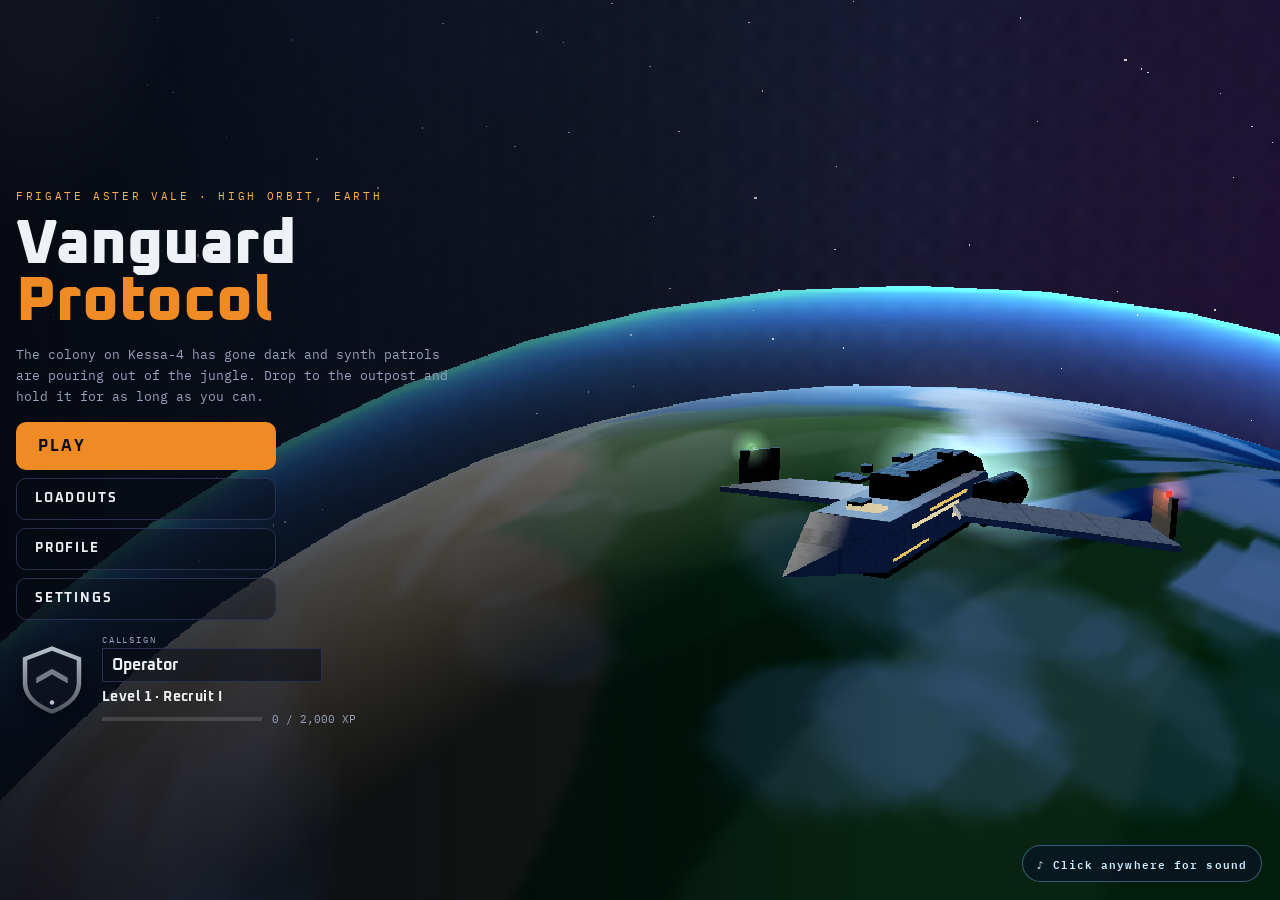
==== commit 8d640e07: "Fix grass distance: layers shared one compiled shader with the near layer's fade baked in Fade dista" ====
--- a/site/index.html
+++ b/site/index.html
@@ -1749,8 +1749,9 @@
   const mat = new T.MeshLambertMaterial({ map: grassTex, alphaTest: 0.35 });
   if (GFX) mat.alphaToCoverage = true;
   const sharpen = R.capabilities.isWebGL2;
-  mat.onBeforeCompile = sh => { sh.uniforms.uTime = { value: 0 }; mat.userData.sh = sh;
-    sh.vertexShader = 'uniform float uTime;\n' + sh.vertexShader.replace('#include <begin_vertex>', `#include <begin_vertex>
+  // fade distances are uniforms: every layer shares one compiled program, so they must not be baked into the source
+  mat.onBeforeCompile = sh => { sh.uniforms.uTime = { value: 0 }; sh.uniforms.uFade = { value: new T.Vector4(L.in0, L.in1, L.out0, L.out1) }; mat.userData.sh = sh;
+    sh.vertexShader = 'uniform float uTime;\nuniform vec4 uFade;\n' + sh.vertexShader.replace('#include <begin_vertex>', `#include <begin_vertex>
       float gh = clamp(position.y / 0.34, 0.0, 1.0); gh *= gh;
       #ifdef USE_INSTANCING
         vec3 gwp = (modelMatrix * instanceMatrix * vec4(0.0, 0.0, 0.0, 1.0)).xyz;
@@ -1758,7 +1759,7 @@
         vec3 gwp = vec3(0.0);
       #endif
       float gd = distance(gwp.xz, cameraPosition.xz);
-      float gfade = smoothstep(${L.out1.toFixed(2)}, ${L.out0.toFixed(2)}, gd) * smoothstep(${L.in0.toFixed(2)}, ${L.in1.toFixed(2)}, gd);
+      float gfade = smoothstep(uFade.w, uFade.z, gd) * smoothstep(uFade.x, uFade.y, gd);
       transformed *= gfade;
       float gw = sin(uTime * 1.7 + gwp.x * 0.35 + gwp.z * 0.2) + 0.5 * sin(uTime * 2.9 + gwp.x * 0.9);
       transformed.x += gw * 0.035 * gh; transformed.z += cos(uTime * 1.3 + gwp.z * 0.3) * 0.025 * gh;`);
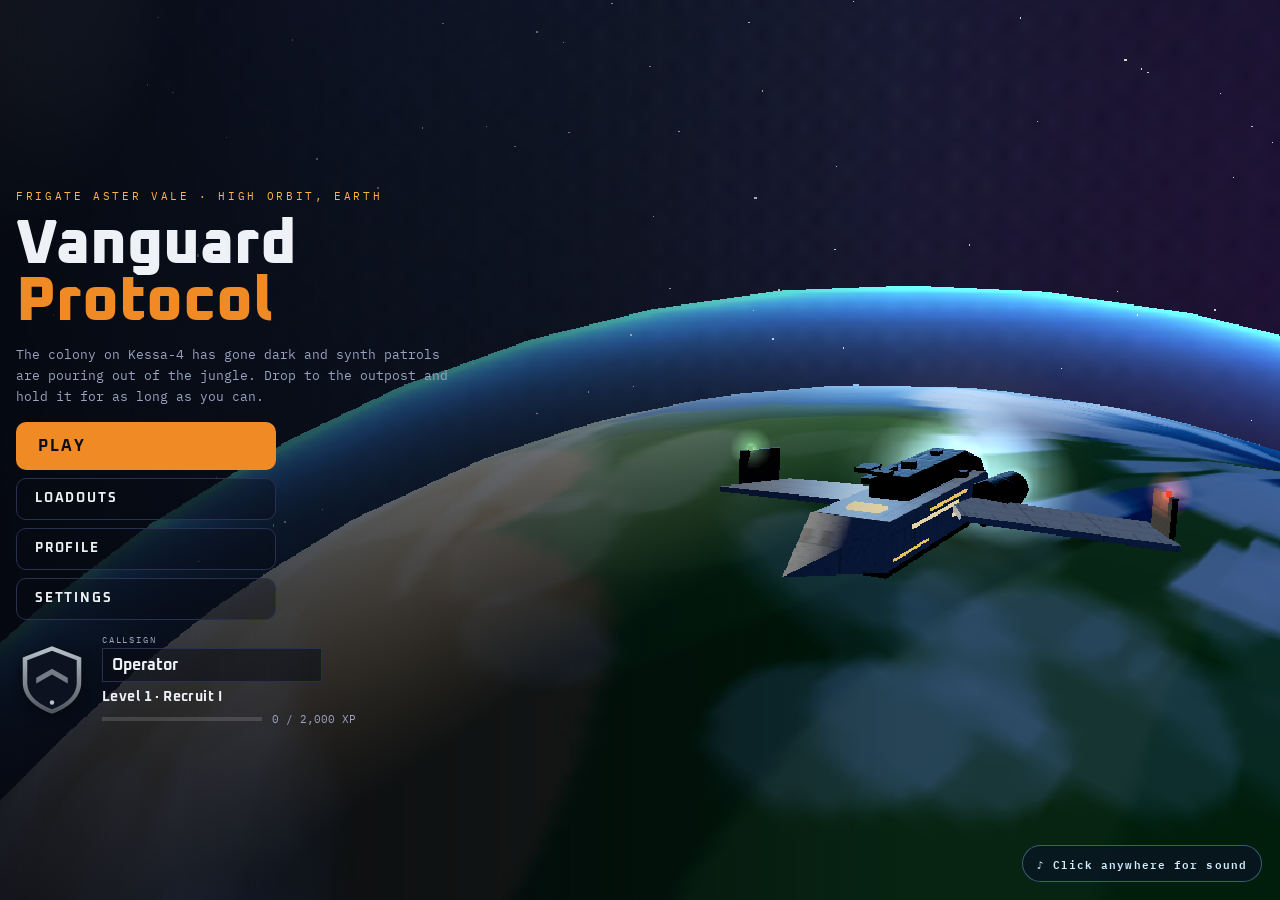
==== commit 632109e7: "Grass covers the whole view, dirt paths feather into the ground, Longshot stock and barrel fixed - G" ====
--- a/site/index.html
+++ b/site/index.html
@@ -1693,18 +1693,20 @@
 let grassReady = false, GRL = null, grassTex = null, grassGeo = null;
 // two layers: a dense near field, and a sparser field of larger clumps that carries the meadow out to the fog,
 // cross-fading with each other so there is never a visible edge where grass begins
-const grassK = () => CFG.grass || (isTouch ? 1 : 1.6);
+const grassK = () => CFG.grass || (isTouch ? 1.2 : 1.6);
 function grassLayersFor(k) {
-  const out = GRASS_LAYERS.map((L, i) => { if (i === 0) return L; const f = i === 1 ? 1 + (k - 1) * 0.35 : k;
-    return Object.assign({}, L, { sp: L.sp * f, s: L.s * Math.sqrt(f), out0: L.out0 * f, out1: L.out1 * f }); });
+  // every layer covers its whole area (card width >= spacing) so distant grass reads as a continuous meadow;
+  // the slider stretches the far layer, which keeps its instance count and just spaces wider cards further apart
+  const out = GRASS_LAYERS.map((L, i) => { const f = i < 2 ? 1 : k, sp = L.sp * f, R = L.n * sp / 2;
+    return Object.assign({}, L, { sp, w: L.cover * sp, out1: R * 0.98, out0: R * 0.78 }); });
   // each layer fades in while the one before it fades out, so there is never a gap
   for (let i = 1; i < out.length; i++) { out[i].in0 = out[i - 1].out0 * 0.8; out[i].in1 = out[i - 1].out1 * 0.85; }
   return out;
 }
 function rebuildGrass() { if (!GRL) return; for (const G of GRL) { scene.remove(G.im); G.im.dispose(); G.mat.dispose(); } GRL = null; }
 const GRASS_LAYERS = isTouch
-  ? [{ n: 84, sp: 0.42, s: 1, in0: -1, in1: 0, out1: 17.4, out0: 13 }, { n: 60, sp: 1.15, s: 1.6, in0: 10.5, in1: 14.5, out1: 34, out0: 27 }, { n: 48, sp: 2.4, s: 2.4, in0: 24, in1: 31, out1: 57, out0: 44 }]
-  : [{ n: 128, sp: 0.34, s: 1, in0: -1, in1: 0, out1: 21.6, out0: 16 }, { n: 92, sp: 0.95, s: 1.55, in0: 13, in1: 18, out1: 43, out0: 35 }, { n: 80, sp: 2.05, s: 2.3, in0: 30, in1: 38, out1: 82, out0: 64 }];
+  ? [{ n: 84, sp: 0.42, cover: 1.4, hs: 1, in0: -1, in1: 0 }, { n: 64, sp: 1.1, cover: 1.5, hs: 1.1 }, { n: 56, sp: 2.8, cover: 1.5, hs: 1.25 }]
+  : [{ n: 128, sp: 0.34, cover: 1.5, hs: 1, in0: -1, in1: 0 }, { n: 96, sp: 0.9, cover: 1.5, hs: 1.1 }, { n: 96, sp: 2.3, cover: 1.5, hs: 1.25 }];
 const gHash = (a, b) => { const v = Math.sin(a * 127.1 + b * 311.7) * 43758.5453; return v - Math.floor(v); };
 // returns [height, edge] where edge thins the grass out gradually toward paths, roads and rock
 const _gE = [0, 1];
@@ -1746,7 +1748,8 @@
   const nr = grassGeo.attributes.normal; for (let i = 0; i < nr.count; i++) nr.setXYZ(i, 0, 1, 0);
 }
 function grassLayer(L) {
-  const mat = new T.MeshLambertMaterial({ map: grassTex, alphaTest: 0.35 });
+  const tex = grassTex.clone(); tex.needsUpdate = true; tex.wrapS = T.RepeatWrapping; tex.repeat.set(Math.max(1, Math.round(L.w / 0.5)), 1);
+  const mat = new T.MeshLambertMaterial({ map: tex, alphaTest: 0.35 });
   if (GFX) mat.alphaToCoverage = true;
   const sharpen = R.capabilities.isWebGL2;
   // fade distances are uniforms: every layer shares one compiled program, so they must not be baked into the source
@@ -1774,13 +1777,13 @@
 const _gm4 = new T.Matrix4(), _gq = new T.Quaternion(), _gsc = new T.Vector3(), _gp = new T.Vector3(), _gcol = new T.Color(), _gup = new T.Vector3(0, 1, 0);
 function placeGrass(G, a, b) {
   const ci = G.colX[a], cj = G.rowZ[b], i = a * G.n + b, sp = G.sp;
-  const h1 = gHash(ci + G.s * 31, cj), h2 = gHash(cj + 17.3, ci - 4.1 + G.s), x = (ci + h1) * sp, z = (cj + h2) * sp, gy = grassY(x, z);
+  const h1 = gHash(ci + G.sp * 31, cj), h2 = gHash(cj + 17.3, ci - 4.1 + G.sp), x = (ci + h1) * sp, z = (cj + h2) * sp, gy = grassY(x, z);
   // tint from the ground's own patches; worn soil gets little or no grass, edges thin out gradually
   const nA = gFbmJ(x * 0.05, z * 0.05), nB = gFbmJ(x * 0.19 + 11.3, z * 0.19 + 11.3), nC = gFbmJ(x * 0.08 + 3.7, z * 0.08 + 3.7);
   const worn = gSm(0.7, 0.86, nC), e = gy ? gy[1] * (1 - 0.55 * worn) : 0;
   if (!gy || e < 0.08 + h1 * 0.12 || h1 * h2 > 0.9) { G.im.setMatrixAt(i, _gm4.makeScale(0, 0, 0)); return; }
   const y = gy[0];
-  _gq.setFromAxisAngle(_gup, h1 * 6.283); const s_ = (0.7 + h2 * 0.65) * G.s * (0.45 + 0.55 * e); _gsc.set(s_, s_ * (0.75 + h1 * 0.6) / Math.sqrt(G.s), s_); _gp.set(x, y - 0.02, z);
+  _gq.setFromAxisAngle(_gup, h1 * 6.283); const sw = G.w / 0.5 * (0.85 + 0.3 * h2), sh_ = G.hs * (0.75 + h1 * 0.6) * (0.45 + 0.55 * e); _gsc.set(sw, sh_, sw); _gp.set(x, y - 0.02, z);
   G.im.setMatrixAt(i, _gm4.compose(_gp, _gq, _gsc));
   let tr = 0.42 + (0.9 - 0.42) * gSm(0.28, 0.5, nA), tg = 0.56 + (1.0 - 0.56) * gSm(0.28, 0.5, nA), tb = 0.36 + (0.78 - 0.36) * gSm(0.28, 0.5, nA); const dry = gSm(0.6, 0.8, nA);
   tr += (1.2 - tr) * dry; tg += (1.08 - tg) * dry; tb += (0.58 - tb) * dry; const m = (0.72 + 0.5 * nB) * (0.85 + 0.12 * h1);
@@ -1815,6 +1818,26 @@
   const s = srnd(0.6, 1.3), r = srand() * 3;
   for (let i = 0; i < 2; i++) { const m = new T.Mesh(tuftGeo, MX.grass); m.position.set(x, 0, z); m.rotation.set(srnd(-0.1, 0.1), r + i * 1.57, 0); m.scale.set(s, s * srnd(0.7, 1.4), s); build.add(m); }
 }
+// dirt paths with soft, ragged edges: each path vertex carries aEdge (0 at the rim, 1 inside) and the fragment
+// shader breaks that edge up with world-space noise, so paths fade into the grass instead of ending in a straight line
+let _softDirt = null;
+function softDirt() {
+  if (_softDirt) return _softDirt;
+  const m = new T.MeshLambertMaterial({ map: TX.dirt, color: 0xb8a48a, transparent: true, depthWrite: false, polygonOffset: true, polygonOffsetFactor: -2, polygonOffsetUnits: -2 });
+  m.onBeforeCompile = sh => {
+    sh.vertexShader = sh.vertexShader.replace('#include <common>', '#include <common>\nattribute float aEdge;\nvarying float vEdge;\nvarying vec2 vDW;')
+      .replace('#include <project_vertex>', '#include <project_vertex>\nvEdge = aEdge; vDW = (modelMatrix * vec4(transformed, 1.0)).xz;');
+    sh.fragmentShader = sh.fragmentShader.replace('#include <common>', `#include <common>
+varying float vEdge; varying vec2 vDW;
+float dHash(vec2 p) { return fract(sin(dot(p, vec2(127.1, 311.7))) * 43758.5453); }
+float dNoise(vec2 p) { vec2 i = floor(p), f = fract(p); f = f * f * (3.0 - 2.0 * f);
+  return mix(mix(dHash(i), dHash(i + vec2(1.0, 0.0)), f.x), mix(dHash(i + vec2(0.0, 1.0)), dHash(i + vec2(1.0, 1.0)), f.x), f.y); }`)
+      .replace('#include <alphatest_fragment>', `float dn = dNoise(vDW * 0.9) * 0.6 + dNoise(vDW * 3.1) * 0.4;
+  diffuseColor.a *= smoothstep(0.08, 0.55, vEdge + (dn - 0.5) * 0.55);
+  #include <alphatest_fragment>`);
+  };
+  _softDirt = m; return m;
+}
 // ---------------- the insertion route (south of the outpost) ----------------
 const ROUTE_SPAWNS = [], VISTA = [], swampMist = [];
 // fog banks that rise off the swamp and drift up the gorge toward the outpost, fading in and out as they climb
@@ -1853,17 +1876,18 @@
     const m = new T.Sprite(new T.SpriteMaterial({ map: steamTex, color: 0xd6dfd2, transparent: true, opacity: 0, depthWrite: false })); m.position.set(x, gy + 0.4, z); m.scale.set(srnd(8, 15), srnd(2.2, 4), 1); m.renderOrder = 3; scene.add(m);
     swampMist.push({ m, x, z, gy, t: Math.random(), sp: srnd(0.05, 0.09), dx: srnd(-0.4, 0.4), a: i < 30 ? 0.2 : 0.16 }); }
   // dirt track following the ground, with a boardwalk across the swamp
-  { const pts = [], idx = []; let n = 0;
-    for (let z = 56; z <= INS_Z - 8; z += 1.5) {
+  { const pts = [], idx = [], ed = [], u2 = [], COLS = [-2.9, -1.6, 0, 1.6, 2.9], EDG = [0, 1, 1, 1, 0], NC = COLS.length; let n = 0;
+    const breaks = [44, 94, 126, INS_Z - 8];
+    for (let z = 44; z <= INS_Z - 8; z += 1.5) {
       if (z > 94 && z < 126) continue;
-      const c = regC(z) + Math.sin(z * 0.13) * 1.2;
-      for (const sx of [-1.9, 0, 1.9]) pts.push(c + sx, Math.max(H(c + sx, z), H(c + sx * 0.5, z)) + 0.07, z);
-      if (n > 0 && !(z - 1.5 > 94 && z - 1.5 < 126) && !(z > 94 && z - 1.5 < 94)) { const a = 3 * (n - 1), b2 = 3 * n; idx.push(a, b2, a + 1, a + 1, b2, b2 + 1, a + 1, b2 + 1, a + 2, a + 2, b2 + 1, b2 + 2); }
+      const c = regC(z) + Math.sin(z * 0.13) * 1.2, endF = Math.min(1, Math.min(...breaks.map(b => Math.abs(z - b))) / 3.5);
+      COLS.forEach((sx, k) => { pts.push(c + sx, Math.max(H(c + sx, z), H(c + sx * 0.5, z)) + 0.07, z); ed.push(EDG[k] * endF); u2.push((sx + 3) * 0.2, z * 0.33); });
+      if (n > 0 && !(z - 1.5 > 94 && z - 1.5 < 126) && !(z > 94 && z - 1.5 < 94)) for (let k = 0; k < NC - 1; k++) { const a = NC * (n - 1) + k, b2 = NC * n + k; idx.push(a, b2, a + 1, a + 1, b2, b2 + 1); }
       n++;
     }
     const pg = new T.BufferGeometry(); pg.setAttribute('position', new T.Float32BufferAttribute(pts, 3)); pg.setIndex(idx); pg.computeVertexNormals();
-    const u2 = []; for (let i = 0; i < pts.length / 3; i++) u2.push((i % 3) * 0.6, Math.floor(i / 3) * 0.5); pg.setAttribute('uv', new T.Float32BufferAttribute(u2, 2));
-    const tr = new T.Mesh(pg, M.dirt); scene.add(tr); }
+    pg.setAttribute('uv', new T.Float32BufferAttribute(u2, 2)); pg.setAttribute('aEdge', new T.Float32BufferAttribute(ed, 1));
+    const tr = new T.Mesh(pg, softDirt()); tr.renderOrder = 1; scene.add(tr); }
   const plankMat = new T.MeshLambertMaterial({ map: TX.crate, color: 0x6e5034 });
   for (let z = 94; z < 126; z += 2.3) {
     if ((z > 103 && z < 106) || (z > 115 && z < 118.5)) continue;   // broken spans: wade through
@@ -2075,9 +2099,11 @@
   const gg = new T.PlaneGeometry(320, 226); gg.rotateX(-Math.PI / 2); gg.translate(0, 0, -47);
   const guv = gg.attributes.uv; for (let i = 0; i < guv.count; i++) guv.setXY(i, guv.getX(i) * 110, guv.getY(i) * 78);
   build.add(new T.Mesh(gg, M.grass));
-  const path = (x, z, w, d) => { const p = new T.PlaneGeometry(w, d); p.rotateX(-Math.PI / 2);
-    const u = p.attributes.uv; for (let i = 0; i < u.count; i++) u.setXY(i, u.getX(i) * w / 3, u.getY(i) * d / 3);
-    const m = new T.Mesh(p, M.dirt); m.position.set(x, 0.01, z); build.add(m); };
+  const path = (x, z, w, d) => { const W = w + 2.4, D = d + 2.4, p = new T.PlaneGeometry(W, D, Math.ceil(W / 0.6), Math.ceil(D / 0.6)); p.rotateX(-Math.PI / 2);
+    const u = p.attributes.uv, ps = p.attributes.position, ed = new Float32Array(ps.count);
+    for (let i = 0; i < u.count; i++) { u.setXY(i, u.getX(i) * W / 3, u.getY(i) * D / 3); const ex = W / 2 - Math.abs(ps.getX(i)), ez = D / 2 - Math.abs(ps.getZ(i)); ed[i] = Math.min(1, Math.min(ex, ez) / 1.6); }
+    p.setAttribute('aEdge', new T.BufferAttribute(ed, 1));
+    const m = new T.Mesh(p, softDirt()); m.position.set(x, 0.012, z); m.renderOrder = 1; build.add(m); };
   path(0, 26, 6, 34); path(0, -26.6, 5, 33); path(-27, 0, 30, 5); path(38, -3, 16, 5);
   path(0, 52, 5, 20); path(0, -52, 5, 22); path(-52, 0, 22, 5); path(53, -3, 16, 5); path(-30, 30, 4, 26); path(30, 34, 22, 4);
 
@@ -3167,7 +3193,11 @@
     g.userData.mag = magS; g.userData.ch = bolt;
     B(0.044, 0.11, 0.05, 0, -0.1, 0.1, dk, -0.32);               // grip
     B(0.01, 0.01, 0.09, 0, -0.07, 0.02, dk);
-    const stockS = grp([B(0.016, 0.016, 0.26, 0, 0.01, 0.31, dk), B(0.016, 0.016, 0.24, 0, -0.06, 0.3, dk, -0.12), B(0.044, 0.03, 0.12, 0, 0.05, 0.3, lt), B(0.06, 0.15, 0.028, 0, -0.02, 0.45, lt), B(0.016, 0.06, 0.016, 0, -0.1, 0.4, dk)]);
+    // one-piece chassis stock with a thumbhole, cheek riser on top, rubber pad and a folding monopod underneath
+    const stockS = grp([P_([[-0.16, 0.05], [-0.33, 0.05], [-0.34, 0.062], [-0.442, 0.062], [-0.442, -0.1], [-0.405, -0.112], [-0.3, -0.062], [-0.16, -0.062]], 0.03, 0, 0, 0, dk, GFX ? 0.003 : 0, 0, g,
+        [[[-0.2, 0.024], [-0.29, 0.028], [-0.305, -0.03], [-0.215, -0.036]]]),
+      B(0.042, 0.022, 0.11, 0, 0.073, 0.385, lt), B(0.06, 0.17, 0.024, 0, -0.022, 0.452, lt), B(0.016, 0.05, 0.016, 0, -0.13, 0.4, dk), B(0.034, 0.008, 0.03, 0, -0.157, 0.4, lt)]);
+    C(0.024, 0.02, 0.05, 0, 0.012, -0.565, dk);                    // barrel shoulder where it leaves the forend
     const barS = C(0.016, 0.014, 0.6, 0, 0.012, -0.84); muzzle = -1.18;
     for (let i = 0; i < 4; i++) { const a = i * Math.PI / 2 + Math.PI / 4; B(0.004, 0.004, 0.42, Math.cos(a) * 0.0155, 0.012 + Math.sin(a) * 0.0155, -0.82, lt); }
     const tipS = B(0.04, 0.034, 0.06, 0, 0.012, muzzle + 0.03, dk);
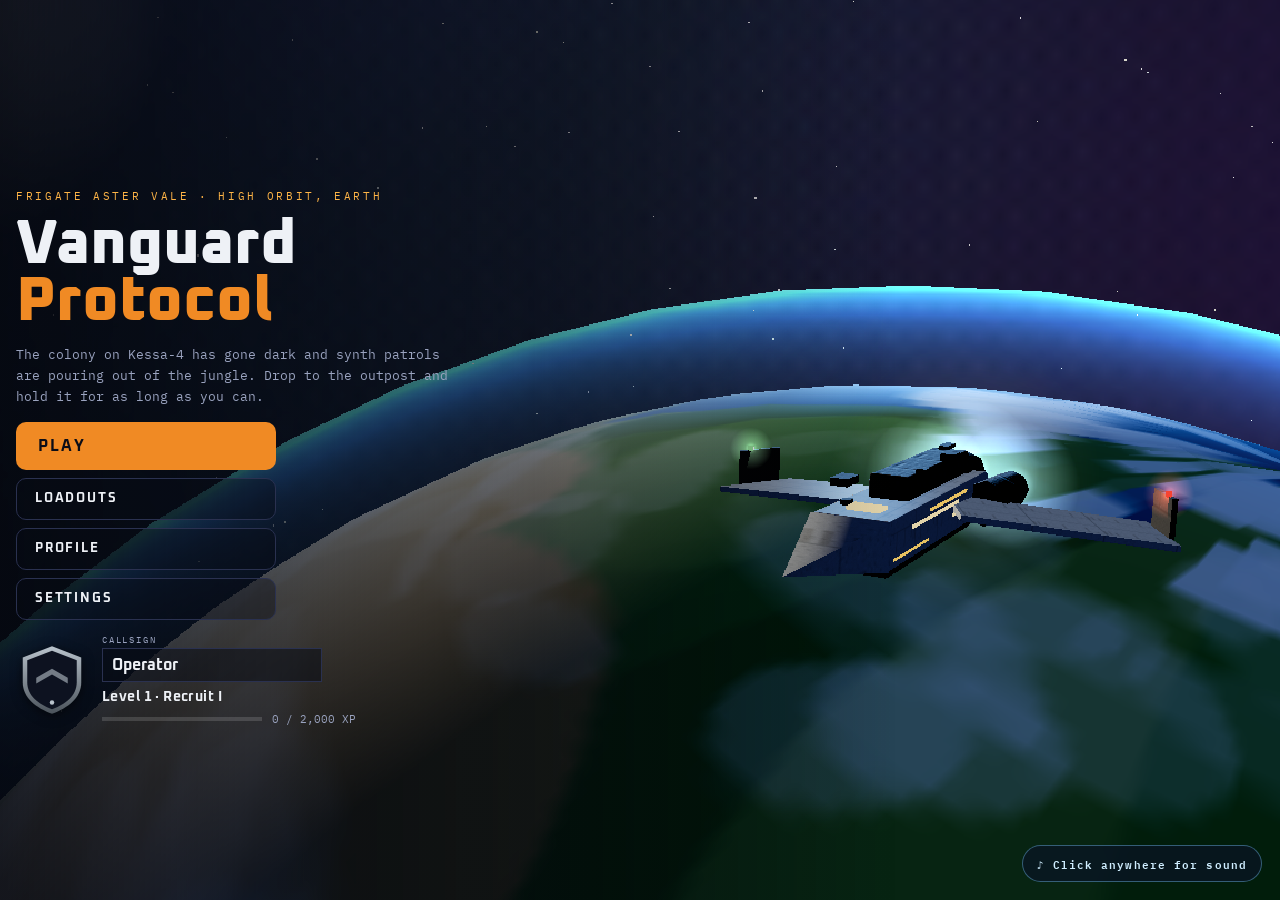
==== commit c9e1e51b: "Lancer: handguard meets the optics rail Co-Authored-By: Claude Opus 5.5 <noreply@anthropic.com> Clau" ====
--- a/site/index.html
+++ b/site/index.html
@@ -3144,7 +3144,7 @@
     B(0.03, 0.012, 0.76, 0, 0.056, -0.13, dk);
     for (let i = 0; i < 17; i++) B(0.034, 0.004, 0.008, 0, 0.064, -0.49 + i * 0.044, dk);
     // slim square handguard with long slots and a few heat vents
-    B(0.05, 0.05, 0.3, 0, 0.012, -0.35, mid);
+    B(0.05, 0.064, 0.3, 0, 0.018, -0.35, mid);                                  // handguard rises to meet the optics rail
     for (const sx of [-1, 1]) { B(0.002, 0.01, 0.2, sx * 0.0255, 0.0, -0.36, dk); for (let i = 0; i < 3; i++) B(0.003, 0.014, 0.024, sx * 0.0255, 0.024, -0.26 - i * 0.07, heatMat); }
     B(0.034, 0.012, 0.24, 0, -0.019, -0.36, dk);                                // under rail
     const chL = B(0.012, 0.016, 0.05, 0.031, -0.004, -0.23, lt);                // forward charging lever
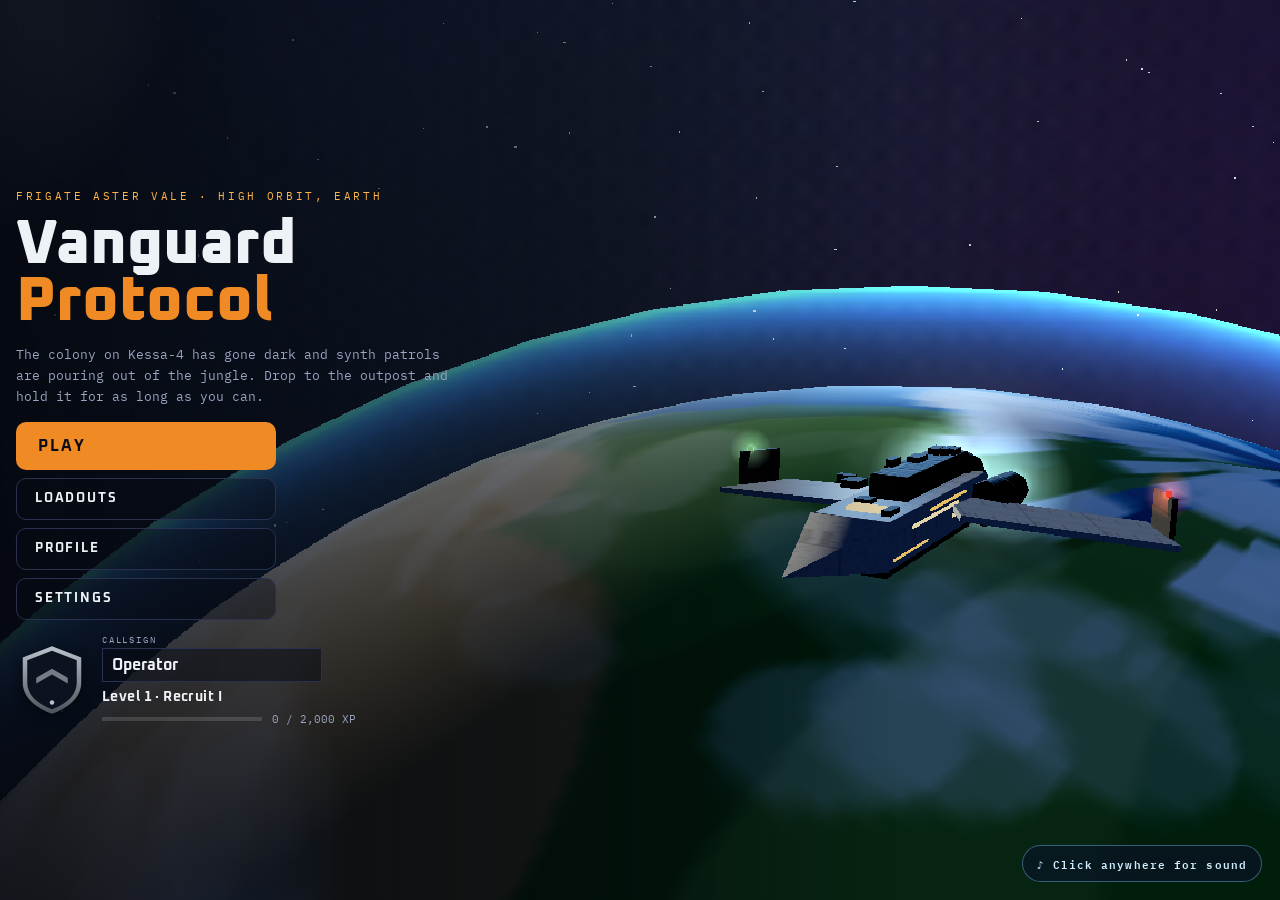
==== commit 20d4c60a: "Longshot: forend runs into the receiver with a riser under the scope rail Co-Authored-By: Claude Opu" ====
--- a/site/index.html
+++ b/site/index.html
@@ -3183,7 +3183,8 @@
     const dk = gm, lt = gl;
     B(0.07, 0.07, 0.36, 0, 0.022, 0.0, lt);                     // receiver
     B(0.074, 0.05, 0.46, 0, -0.035, -0.06, dk);                 // chassis
-    B(0.064, 0.056, 0.3, 0, 0.0, -0.4, dk);                     // forend
+    B(0.064, 0.056, 0.38, 0, 0.0, -0.36, dk);                   // forend, runs back into the receiver
+    P_([[0.17, 0.028], [0.17, 0.0], [0.29, 0.0], [0.29, 0.03], [0.24, 0.059], [0.17, 0.059]], 0.064, 0, 0, 0, dk, GFX ? 0.002 : 0);   // rail riser that steps the forend up to the receiver
     for (const sx of [-1, 1]) for (let i = 0; i < 4; i++) B(0.004, 0.02, 0.05, sx * 0.033, 0.0, -0.3 - i * 0.07, lt);
     B(0.026, 0.012, 0.42, 0, 0.065, -0.06, dk);                 // scope rail
     // bolt handle: slides back after every shot (driven like a pump)
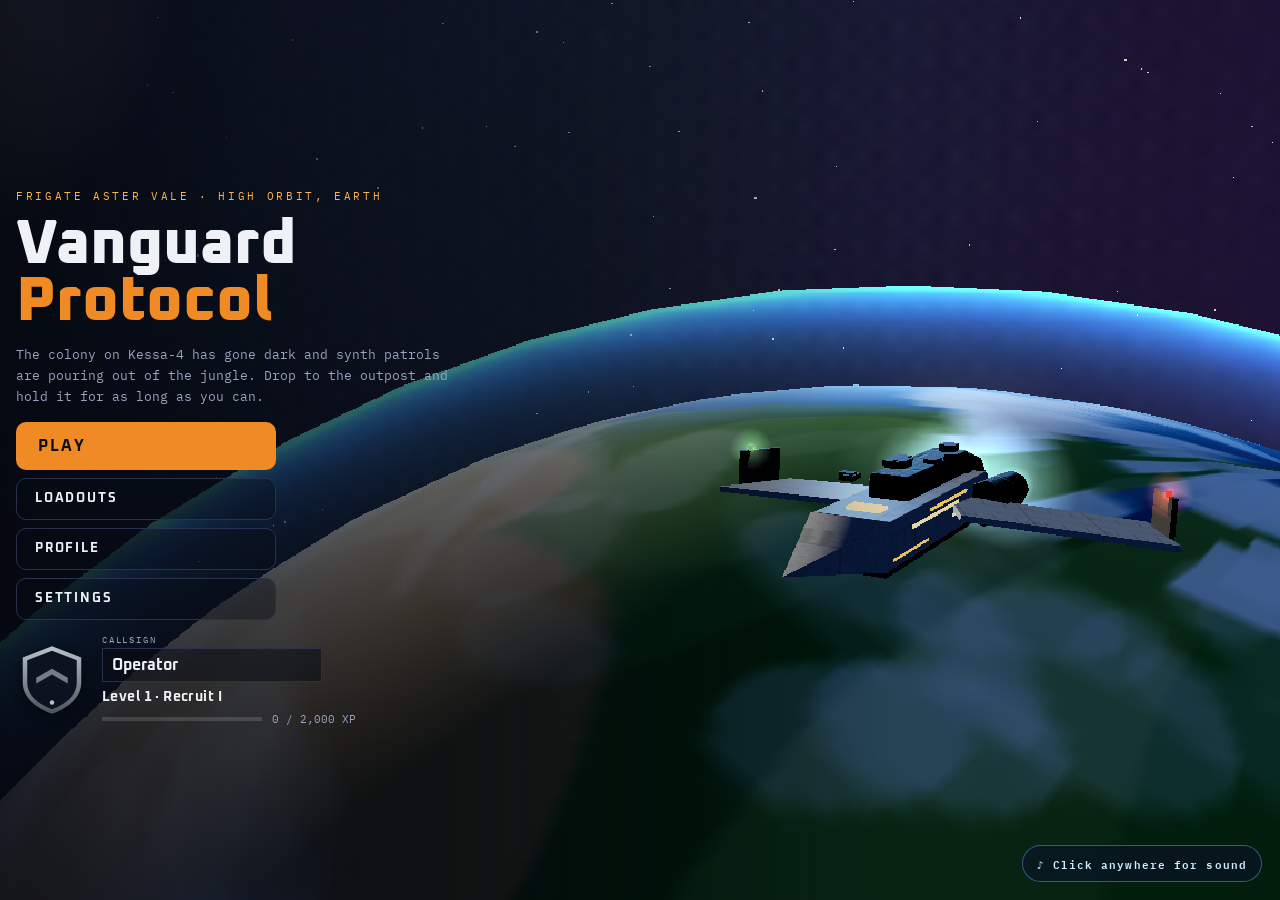
==== commit bd0f3f3b: "New test map: Dunebreak, a sunny walled desert town with buyable gates - Garrison spawn, central Mar" ====
--- a/site/index.html
+++ b/site/index.html
@@ -351,6 +351,8 @@
 .maps { display: flex; gap: 8px; overflow-x: auto; padding-bottom: 2px; }
 .mapc { flex: none; width: 132px; display: grid; padding: 0; background: rgba(8,12,20,.65); border: 1px solid var(--line); color: var(--ink); text-align: left; cursor: pointer; pointer-events: auto; font-family: var(--mono); }
 .mapc img, .mapc .ph { display: block; width: 100%; aspect-ratio: 16 / 9; object-fit: cover; image-rendering: pixelated; background: #10141f; }
+#mapDune:not([src]) { font-size: 0; background: linear-gradient(180deg, #9fd0f0 0 38%, #e8c890 38% 62%, #c89a5e 62%); }
+#mapKessa:not([src]) { font-size: 0; background: linear-gradient(180deg, #b8d0d8 0 40%, #4f7a34 40%); }
 .mapc .ph { display: grid; place-items: center; font: 800 24px var(--display); color: #39415f; background: repeating-linear-gradient(45deg, #0f1320 0 8px, #131829 8px 16px); }
 .mapc > span { display: grid; gap: 1px; padding: 5px 8px 6px; }
 .mapc b { font: 700 13px var(--display); }
@@ -855,7 +857,7 @@
       </div>
     </div>
     <div class="hb-r">
-      <div class="ob-l">Holdout: Kessa</div>
+      <div class="ob-l" id="obMapName">Holdout: Kessa</div>
       <div class="ob-w">Wave <b id="waveN">1</b></div>
       <div class="ob-bar"><i id="obFill"></i></div>
       <div class="ob-s"><span>Hostiles <b id="leftN">0</b></span></div>
@@ -915,8 +917,8 @@
         <div class="seg modes"><button type="button" aria-pressed="true">Holdout</button><button type="button" disabled>More soon</button></div>
         <div class="picklbl">Map</div>
         <div class="maps">
-          <button class="mapc on" type="button" aria-pressed="true"><img id="mapKessa" alt="Kessa outpost from above"><span><b>Kessa</b><i>Jungle outpost</i></span></button>
-          <div class="mapc soon"><div class="ph">?</div><span><b>Classified</b><i>Coming soon</i></span></div>
+          <button class="mapc on" type="button" aria-pressed="true" data-map="kessa"><img id="mapKessa" alt="Kessa outpost from above"><span><b>Kessa</b><i>Jungle outpost</i></span></button>
+          <button class="mapc" type="button" aria-pressed="false" data-map="dune"><img id="mapDune" alt="Dunebreak desert town from above"><span><b>Dunebreak</b><i>Desert town · test</i></span></button>
           <div class="mapc soon"><div class="ph">?</div><span><b>Classified</b><i>Coming soon</i></span></div>
         </div>
       </div>
@@ -1067,7 +1069,7 @@
 
   <div class="overlay scoreov" id="score" hidden>
     <div class="sbpanel">
-      <div class="sbhead"><div><div class="eyebrow">Holdout: Kessa</div><h2 id="sbWave">Wave 1</h2></div><button class="ghost" id="sbClose" type="button">Close</button></div>
+      <div class="sbhead"><div><div class="eyebrow" id="sbMapName">Holdout: Kessa</div><h2 id="sbWave">Wave 1</h2></div><button class="ghost" id="sbClose" type="button">Close</button></div>
       <div class="sbwrap"><table class="sb"><thead><tr><th>Operator</th><th>Kills</th><th>XP this run</th><th>Status</th></tr></thead><tbody id="sbRows"></tbody></table></div>
     </div>
   </div>
@@ -1099,6 +1101,8 @@
 if (isTouch) $('touchUI').hidden = false;
 
 // ---------------- renderer ----------------
+// which map this page load builds (the level is built once at load; switching maps reloads)
+const MAP = (() => { try { const q = new URLSearchParams(location.search).get('map'); if (q) return q === 'dune' ? 'dune' : 'kessa'; return localStorage.getItem('vp-map') === 'dune' ? 'dune' : 'kessa'; } catch (e) { return 'kessa'; } })();
 const CFG = { sens: 1, touchSens: 1, fov: 72, vol: 0.8, music: 0.6, invertY: false, res: 'high', gfx: 'modern', autoFire: true, grass: null };
 try { Object.assign(CFG, JSON.parse(localStorage.getItem('vp-settings') || '{}')); } catch (e) {}
 const R = new T.WebGLRenderer({ canvas: cv, antialias: false, powerPreference: 'high-performance' });
@@ -2094,7 +2098,312 @@
   fires.push({ sp, ph: Math.random() * 10, y: y + 0.5 });
 }
 function updateFires(t) { for (const f of fires) { const k = 0.85 + Math.sin(t * 13 + f.ph) * 0.1 + Math.sin(t * 7.3 + f.ph * 2) * 0.08; f.sp.scale.set(0.9 * k, 1.4 * (0.9 + (k - 0.85) * 2), 1); f.sp.material.opacity = 0.75 + Math.sin(t * 17 + f.ph) * 0.2; } }
+// ======================= DUNEBREAK: sunny desert town (test map) =======================
+// A walled sandstone town built around a central market square. You start in the fortified garrison;
+// buyable gates open the square, the side quarters and the vault. Enemies only climb in over the walls of
+// districts you have opened, and find their way to you through the streets with a flow field.
+const DUNE = { zones: { spawn: true }, doors: [], spawns: [], lanterns: [] };
+const NAV = { x0: -60, z0: -40, w: 120, h: 90, ready: false, t: 0 };
+function buildDune() {
+  const R_ = (a, b) => a + srand() * (b - a);
+  // ---- desert materials ----
+  const tSand = ctex(64, (g, s) => { speckle(g, s, '#c19a62', ['#b89058', '#cba56e', '#ad8650', '#d2ae78', '#a47c48'], 1500); });
+  const tWall = ctex(64, (g, s) => { speckle(g, s, '#c8a26c', ['#bf9862', '#d1ad78', '#b88f5a', '#d8b682'], 900);
+    for (let r = 0; r < 4; r++) for (let c = 0; c < 3; c++) { const v = (srand() - 0.5) * 18; g.fillStyle = `rgba(${v > 0 ? '255,240,210' : '90,60,30'},${Math.abs(v) / 120})`; g.fillRect(((c * 22 + (r % 2) * 11) % s), r * 16, 22, 16); }
+    g.fillStyle = 'rgba(120,88,52,.16)'; for (let r = 0; r < 4; r++) { g.fillRect(0, r * 16, s, 1); for (let c = 0; c < 3; c++) g.fillRect(((c * 22 + (r % 2) * 11) % s), r * 16, 1, 16); } });
+  const tPlaster = ctex(64, (g, s) => { speckle(g, s, '#e3cfa6', ['#dbc59a', '#e9d8b4', '#d4bc8e'], 700); });
+  const tFlag = ctex(64, (g, s) => { speckle(g, s, '#a88e68', ['#9f8660', '#b19774', '#967c58'], 800); g.fillStyle = 'rgba(90,70,45,.5)';
+    for (let r = 0; r < 4; r++) { g.fillRect(0, r * 16, s, 1); for (let c = 0; c < 4; c++) g.fillRect(((c * 16 + (r % 2) * 8) % s), r * 16, 1, 16); } });
+  const tWood = ctex(64, (g, s) => { speckle(g, s, '#7a5634', ['#6e4c2c', '#86613c', '#5f4126'], 400); g.fillStyle = 'rgba(40,25,10,.35)'; for (let i = 0; i < 9; i++) g.fillRect(0, i * 7 + (i % 3), s, 1); });
+  const tCloth = c => ctex(32, (g, s) => { g.fillStyle = c[0]; g.fillRect(0, 0, s, s); g.fillStyle = c[1]; for (let i = 0; i < s; i += 8) g.fillRect(i, 0, 4, s); });
+  const Mw = new T.MeshLambertMaterial({ map: tWall }), Mp = new T.MeshLambertMaterial({ map: tPlaster }), Ms = new T.MeshLambertMaterial({ map: tSand }),
+    Mf = new T.MeshLambertMaterial({ map: tFlag, polygonOffset: true, polygonOffsetFactor: -1, polygonOffsetUnits: -1 }), Mwd = new T.MeshLambertMaterial({ map: tWood }),
+    Mtc = new T.MeshLambertMaterial({ color: 0xb4643a }), Mdk = new T.MeshLambertMaterial({ color: 0x5a4632 }), Mpot = new T.MeshLambertMaterial({ color: 0xa8603a }),
+    Mcl = [['#b8402e', '#d8c49a'], ['#2f6f9e', '#e0d2ae'], ['#d7a23a', '#8a3a26'], ['#3f7a4a', '#dcc89c']].map(c => new T.MeshLambertMaterial({ map: tCloth(c), side: T.DoubleSide })),
+    Mrug = [0x8a2a24, 0x2a4a7a, 0x6a2a5a, 0x8a5a1a].map(c => new T.MeshLambertMaterial({ color: c, polygonOffset: true, polygonOffsetFactor: -2, polygonOffsetUnits: -2 })),
+    Mleaf = new T.MeshLambertMaterial({ map: TX.leaf, color: 0xb8c890, alphaTest: 0.5, side: T.DoubleSide }), Mbark = new T.MeshLambertMaterial({ map: TX.bark, color: 0xb89a70 });
+  Mleaf.userData.noHit = true; for (const m of Mcl) m.userData.noHit = true;
+  // ---- ground: sand everywhere, dunes beyond the town walls ----
+  { const g = new T.PlaneGeometry(700, 700, 70, 70); g.rotateX(-Math.PI / 2); const p = g.attributes.position, uv = g.attributes.uv;
+    for (let i = 0; i < p.count; i++) { const x = p.getX(i), z = p.getZ(i), out = Math.max(Math.abs(x) - 62, Math.abs(z + 4) - 50, 0);
+      p.setY(i, out > 0 ? Math.min(30, out * 0.25) * (0.6 + 0.4 * Math.sin(x * 0.03 + z * 0.05) * Math.cos(z * 0.021)) + Math.sin(x * 0.07) * Math.cos(z * 0.05) * Math.min(4, out * 0.1) : 0);
+      uv.setXY(i, x / 3, z / 3); }
+    g.computeVertexNormals(); const m = new T.Mesh(g, Ms); m.receiveShadow = true; scene.add(m); levelMeshes.push(m); }
+  // distant mesas
+  for (let i = 0; i < 14; i++) { const a = i / 14 * Math.PI * 2 + R_(-0.1, 0.1), r = R_(190, 300), h = R_(25, 60), w = R_(30, 70);
+    const m = new T.Mesh(new T.CylinderGeometry(w * 0.7, w, h, 7), new T.MeshLambertMaterial({ map: tWall, color: 0xd09a6a })); m.position.set(Math.cos(a) * r, h / 2 - 2, Math.sin(a) * r - 4); scene.add(m); }
+  // ---- wall helpers: axis-aligned walls with doorway gaps ([a, b] or [a, b, sill, top] for windows) ----
+  const WT = 0.8, WH = 4.6;
+  const seg = (x, z, w, d, h, y0, mat) => addBox(x, z, w, d, h, y0, mat, true, 2);
+  function wall(axis, c, a0, a1, gaps = [], h = WH, y0 = 0, mat = Mw) {
+    const put = (s, e, h_, y_) => { if (e - s < 0.05 || h_ <= 0.01) return; axis === 'x' ? seg((s + e) / 2, c, e - s, WT, h_, y_, mat) : seg(c, (s + e) / 2, WT, e - s, h_, y_, mat); };
+    let cur = a0;
+    for (const [a, b, sill = 0, top = 3.3] of [...gaps].sort((p, q) => p[0] - q[0])) {
+      put(cur, a, h, y0);
+      if (sill > 0) put(a, b, sill, y0);                       // window sill
+      put(a, b, h - top, y0 + top);                            // lintel above the opening
+      cur = b;
+    }
+    put(cur, a1, h, y0);
+    // a darker coping strip along the top
+    axis === 'x' ? addBox((a0 + a1) / 2, c, a1 - a0 + 0.1, WT + 0.16, 0.18, y0 + h, Mdk, false, 1) : addBox(c, (a0 + a1) / 2, WT + 0.16, a1 - a0 + 0.1, 0.18, y0 + h, Mdk, false, 1);
+  }
+  const floor = (x0, z0, x1, z1, y = 0, mat = Mf) => { const g = new T.PlaneGeometry(x1 - x0, z1 - z0); g.rotateX(-Math.PI / 2); const u = g.attributes.uv; for (let i = 0; i < u.count; i++) u.setXY(i, u.getX(i) * (x1 - x0) / 3, u.getY(i) * (z1 - z0) / 3);
+    const m = new T.Mesh(g, mat); m.position.set((x0 + x1) / 2, y + 0.015, (z0 + z1) / 2); build.add(m); };
+  const zoneSpawns = (zone, pts, y = 0, drop = 3.4) => { for (const [x, z] of pts) DUNE.spawns.push({ zone, x, z, y: y + drop }); };
+  // ---- props ----
+  const crate = (x, z, s = 1, y = 0, r = 0) => { const m = addBox(x, z, s, s, s, y, M.crate, true, 1); m.rotation.y = r; };
+  const barrel = (x, z, y = 0) => { const m = new T.Mesh(new T.CylinderGeometry(0.32, 0.32, 0.9, 10), Mwd); m.position.set(x, y + 0.45, z); build.add(m); boxes.push({ x0: x - .32, x1: x + .32, z0: z - .32, z1: z + .32, y0: y, y1: y + 0.9 }); };
+  const pot = (x, z, y = 0, s = 1) => { const m = new T.Mesh(new T.SphereGeometry(0.35 * s, 10, 8), Mpot); m.scale.y = 1.25; m.position.set(x, y + 0.4 * s, z); build.add(m);
+    const n = new T.Mesh(new T.CylinderGeometry(0.14 * s, 0.18 * s, 0.18 * s, 8), Mpot); n.position.set(x, y + 0.85 * s, z); build.add(n); };
+  const rug = (x, z, w, d, y = 0, k = 0) => { const g = new T.PlaneGeometry(w, d); g.rotateX(-Math.PI / 2); const m = new T.Mesh(g, Mrug[k % Mrug.length]); m.position.set(x, y + 0.03, z); build.add(m);
+    const b = new T.Mesh(new T.PlaneGeometry(w - 0.4, d - 0.4).rotateX(-Math.PI / 2), Mrug[(k + 1) % Mrug.length]); b.position.set(x, y + 0.035, z); build.add(b); };
+  const awning = (x, z, w, d, y, k = 0, ry = 0) => { const g = new T.Group(); g.position.set(x, y, z); g.rotation.y = ry;
+    const c = new T.Mesh(new T.PlaneGeometry(w, d, 4, 1), Mcl[k % Mcl.length]); c.rotation.x = -Math.PI / 2 + 0.18; g.add(c);
+    for (const sx of [-1, 1]) for (const sz of [-1, 1]) { const p = new T.Mesh(new T.BoxGeometry(0.1, y, 0.1), Mwd); p.position.set(sx * (w / 2 - 0.1), -y / 2 + (sz > 0 ? -0.2 : 0.2), sz * (d / 2 - 0.1)); g.add(p); }
+    build.add(g); };
+  const stall = (x, z, ry = 0, k = 0) => { const g = new T.Group(); g.position.set(x, 0, z); g.rotation.y = ry;
+    const ct = new T.Mesh(new T.BoxGeometry(2.6, 1.0, 0.9), Mwd); ct.position.y = 0.5; g.add(ct);
+    for (let i = 0; i < 3; i++) { const b = new T.Mesh(new T.BoxGeometry(0.5, 0.3, 0.4), [Mtc, Mpot, Mcl[i % 4]][i]); b.position.set(-0.8 + i * 0.8, 1.15, 0); g.add(b); }
+    const c = new T.Mesh(new T.PlaneGeometry(3.2, 2.0, 3, 1), Mcl[k % Mcl.length]); c.position.set(0, 2.5, 0.2); c.rotation.x = -Math.PI / 2 + 0.25; g.add(c);
+    for (const sx of [-1.5, 1.5]) for (const sz of [-0.7, 1.1]) { const p = new T.Mesh(new T.BoxGeometry(0.09, sz > 0 ? 2.3 : 2.75, 0.09), Mwd); p.position.set(sx, (sz > 0 ? 2.3 : 2.75) / 2, sz); g.add(p); }
+    build.add(g); const c_ = Math.cos(ry), s_ = Math.sin(ry), hw = Math.abs(c_) * 1.3 + Math.abs(s_) * 0.45, hd = Math.abs(s_) * 1.3 + Math.abs(c_) * 0.45;
+    boxes.push({ x0: x - hw, x1: x + hw, z0: z - hd, z1: z + hd, y0: 0, y1: 1.0 }); };
+  const datePalm = (x, z, s = 1, y0 = 0) => { const g = new T.Group(); g.position.set(x, y0, z); g.scale.setScalar(s); const lean = R_(0, 6.28), H_ = R_(5.5, 7.5);
+    const t = new T.Mesh(new T.CylinderGeometry(0.17, 0.26, H_, 7), Mbark); t.position.set(Math.cos(lean) * 0.3, H_ / 2, Math.sin(lean) * 0.3); t.rotation.set(Math.sin(lean) * 0.08, 0, -Math.cos(lean) * 0.08); g.add(t);
+    const fg = new T.PlaneGeometry(1.1, 3.6); fg.rotateX(Math.PI / 2); fg.translate(0, 0, 1.8);
+    for (let i = 0; i < 11; i++) { const p = new T.Group(); p.position.set(Math.cos(lean) * 0.6, H_, Math.sin(lean) * 0.6); p.rotation.y = i / 11 * 6.28 + R_(-0.2, 0.2); const f = new T.Mesh(fg, Mleaf); f.rotation.x = R_(0.25, 0.85); p.add(f); g.add(p); }
+    build.add(g); boxes.push({ x0: x - 0.3, x1: x + 0.3, z0: z - 0.3, z1: z + 0.3, y0, y1: y0 + H_ * s }); };
+  const planterPalm = (x, z) => { addBox(x, z, 1.8, 1.8, 0.6, 0, Mw, true, 1); addBox(x, z, 1.5, 1.5, 0.05, 0.6, Ms, false, 1); datePalm(x, z, 0.9, 0.6); };
+  const column = (x, z, h, y0 = 0) => { addBox(x, z, 0.7, 0.7, 0.3, y0, Mdk, true, 1); addBox(x, z, 0.5, 0.5, h - 0.6, y0 + 0.3, Mp, true, 1); addBox(x, z, 0.75, 0.75, 0.3, y0 + h - 0.3, Mdk, true, 1); };
+  const lantern = (x, y, z) => { const m = new T.Mesh(new T.BoxGeometry(0.22, 0.32, 0.22), new T.MeshBasicMaterial({ color: 0xffc070 })); m.position.set(x, y, z); scene.add(m);
+    const s = new T.Sprite(new T.SpriteMaterial({ map: TX.flash, color: 0xffb060, blending: T.AdditiveBlending, depthWrite: false, transparent: true, opacity: 0.45 })); s.position.set(x, y, z); s.scale.setScalar(1.6); scene.add(s); DUNE.lanterns.push(s); };
+  const roof = (x0, z0, x1, z1, y, mat = Mp) => addBox((x0 + x1) / 2, (z0 + z1) / 2, x1 - x0, z1 - z0, 0.35, y, mat, true, 2);
+  const mass = (x, z, w, d, h) => { addBox(x, z, w, d, h, 0, Mp, true, 3); addBox(x, z, w + 0.2, d + 0.2, 0.25, h, Mdk, false, 1); };
+
+  // ================= GARRISON (spawn): x -10..10, z 30..46 =================
+  floor(-10, 30, 10, 46);
+  wall('x', 46, -10.4, 10.4);                                         // south
+  wall('z', -10, 30, 46); wall('z', 10, 30, 46);                      // west / east
+  wall('x', 30, -18.4, 18.4, [[-1.75, 1.75]]);                        // north, the main gate
+  sandbags(-5, 33.5, 4, 0.8, 1.1); sandbags(5, 33.5, 4, 0.8, 1.1);
+  crate(-8.4, 44.2, 1.1); crate(-7.2, 44.4, 0.9); crate(-8.3, 43.0, 0.8, 0, 0.3); barrel(8.4, 44.4); barrel(7.6, 44.6); barrel(8.5, 43.5);
+  roof(-10, 41, -5, 46, WH - 0.35); roof(5, 41, 10, 46, WH - 0.35);   // covered corners
+  awning(0, 44.4, 6, 2.6, 3.0, 0);
+  // garrison banner over the gate
+  { const c = document.createElement('canvas'); c.width = 64; c.height = 96; const g = c.getContext('2d'); g.fillStyle = '#7a2a20'; g.fillRect(0, 0, 64, 96); g.fillStyle = '#e6c27a';
+    g.beginPath(); g.moveTo(32, 18); g.lineTo(50, 48); g.lineTo(32, 78); g.lineTo(14, 48); g.closePath(); g.fill(); g.fillStyle = '#7a2a20'; g.beginPath(); g.arc(32, 48, 9, 0, 6.3); g.fill();
+    for (const x of [-4.5, 4.5]) { const b = new T.Mesh(new T.PlaneGeometry(1.4, 2.2), new T.MeshLambertMaterial({ map: new T.CanvasTexture(c), side: T.DoubleSide })); b.position.set(x, 3.0, 30.45); build.add(b); } }
+  zoneSpawns('spawn', [[-8.8, 36], [8.8, 36], [-8.8, 40], [8.8, 40], [0, 44.8]]);
+
+  // ================= MARKET SQUARE (middle defend): x -18..18, z -8..30 =================
+  floor(-18, -8, 18, 30);
+  wall('z', -18, -8.4, 30.4, [[4, 7], [20, 23]]);
+  wall('z', 18, -8.4, 30.4, [[4, 7], [20, 23]]);
+  wall('x', -8, -18.4, 18.4, [[-3, 3, 0, 4.3], [11, 15]]);
+  // the well and sundial obelisk in the centre: the spot to defend
+  { const m = new T.Mesh(new T.CylinderGeometry(2.0, 2.2, 0.9, 16), Mw); m.position.set(0, 0.45, 11); build.add(m); boxes.push({ x0: -1.7, x1: 1.7, z0: 9.3, z1: 12.7, y0: 0, y1: 0.9 });
+    const w = new T.Mesh(new T.CircleGeometry(1.7, 16).rotateX(-Math.PI / 2), new T.MeshLambertMaterial({ color: 0x2a5a6a })); w.position.set(0, 0.8, 11); build.add(w);
+    addBox(0, 11, 0.7, 0.7, 4.2, 0.9, Mp, true, 1); addBox(0, 11, 0.3, 0.3, 0.8, 5.1, Mtc, false, 1); }
+  for (const [x, z] of [[-11, 2], [11, 2], [-11, 21], [11, 21]]) planterPalm(x, z);
+  stall(-13.5, 12, Math.PI / 2, 0); stall(13.5, 12, -Math.PI / 2, 1); stall(-6, -4.6, 0, 2); stall(7, 27.6, Math.PI, 3);
+  for (const [x, z, r] of [[-5, 17, 0.2], [5.5, 6, -0.4], [-6.5, 7.5, 0.6]]) { crate(x, z, 1, 0, r); crate(x + 0.9, z + 0.3, 0.8, 0, r); }
+  barrel(4.4, 18.2); barrel(5.2, 18.7); pot(-3.5, 24); pot(-2.8, 24.6, 0, 0.8); pot(3.4, 2.2); cart: { addBox(-8.5, 26, 2.4, 1.4, 0.9, 0.35, Mwd, true, 1); for (const sx of [-1, 1]) { const wh = new T.Mesh(new T.CylinderGeometry(0.45, 0.45, 0.12, 12), Mwd); wh.rotation.x = Math.PI / 2; wh.position.set(-8.5 + sx * 0.8, 0.45, 26.75); build.add(wh); } }
+  // shaded arcades along the square's east and west sides
+  for (const sx of [-1, 1]) { for (let z = -5; z <= 27; z += 4) if (Math.abs(z - 5.5) > 2.4 && Math.abs(z - 21.5) > 2.4) column(sx * 15.4, z, 3.8); roof(sx > 0 ? 14.8 : -17.6, -7.6, sx > 0 ? 17.6 : -14.8, 29.6, 3.8, Mtc); }
+  zoneSpawns('middle', [[-16.4, -6.6], [16.4, -6.6], [-16.4, 28.6], [16.4, 28.6], [-16.4, 13], [16.4, 13], [-8, -6.6], [8, -6.6]]);
+
+  // ================= WEST HOUSES (intermediate): x -38..-18, z -4..30 =================
+  floor(-38, -4, -18, 30, 0, Mp);
+  wall('x', 30, -38.4, -18); wall('x', -4, -38.4, -18); wall('z', -38, -4.4, 30.4, [[10, 13]]);
+  wall('x', 14, -28, -18, [[-25, -21]]); wall('z', -28, -4, 30, [[0, 3], [24, 27]]);
+  roof(-28, 14, -18, 30, WH - 0.35); roof(-28, -4, -18, 6, WH - 0.35);                 // W1 fully roofed, W2 half roofed
+  rug(-23, 22, 4, 6, 0, 0); rug(-23, 3, 4, 5, 0, 1); pot(-27, 29); pot(-19, 29, 0, 0.8); crate(-27, -3, 1); crate(-19, 8, 0.9, 0, 0.4);
+  addBox(-23, 27.8, 3, 1.1, 0.5, 0, Mwd, true, 1); addBox(-23, 18, 2, 1, 0.75, 0, Mwd, true, 1);                       // bed, table
+  barrel(-36.5, -2.5); barrel(-36.5, 28.5); crate(-36.4, 20, 1.1); crate(-29.5, 6, 1, 0, 0.2);
+  lantern(-23, 3.6, 24); lantern(-23, 3.6, 2);
+  zoneSpawns('west', [[-27, 29], [-19, 29], [-27, -3], [-37, -3], [-37, 29], [-33, 15]]);
+
+  // ================= WEST QUARTER (long colonnade, locked): x -56..-38, z -8..28 =================
+  floor(-56, -8, -38, 28);
+  wall('x', 28, -56.4, -38); wall('x', -8, -56.4, -38); wall('z', -56, -8.4, 28.4);
+  for (let z = -4; z <= 24; z += 4) { column(-50, z, 4.0); column(-44, z, 4.0); }
+  roof(-56, -8, -50.3, 28, 4.0, Mtc); roof(-43.7, -8, -38, 28, 4.0, Mtc);
+  for (let z = -2; z <= 22; z += 6) awning(-47, z, 5.4, 2.6, 4.4, (z / 6 + 4) | 0);
+  { const m = new T.Mesh(new T.CylinderGeometry(1.6, 1.8, 0.8, 14), Mw); m.position.set(-47, 0.4, 10); build.add(m); boxes.push({ x0: -48.4, x1: -45.6, z0: 8.6, z1: 11.4, y0: 0, y1: 0.8 }); }
+  datePalm(-54, 26, 1.1); datePalm(-54, -6, 1.0); pot(-54.5, 10); pot(-39.5, 1); crate(-40, 25, 1.1); crate(-40, 23.8, 0.9);
+  zoneSpawns('westq', [[-55, -7], [-55, 27], [-47, -7], [-47, 27], [-55, 10]]);
+
+  // ================= EAST STORES (intermediate): x 18..38, z -4..30 =================
+  floor(18, -4, 38, 30, 0, Mp);
+  wall('x', 30, 18, 38.4); wall('x', -4, 18, 38.4); wall('z', 38, -4.4, 30.4, [[12, 15]]);
+  wall('x', 14, 18, 28, [[21, 25]]); wall('z', 28, -4, 30, [[6, 9], [17, 20]]);
+  roof(18, -4, 28, 14, WH - 0.35);
+  for (let i = 0; i < 6; i++) crate(R_(19.5, 26.5), R_(-2.5, 12), R_(0.8, 1.2), 0, R_(0, 1));
+  for (let i = 0; i < 4; i++) barrel(R_(29.5, 36.5), R_(-2.5, 28));
+  addBox(23, 28.6, 4, 1, 1.0, 0, Mw, true, 1); pot(20, 28.8); pot(26, 28.8, 0, 0.8); awning(33, 22, 4, 3, 3.2, 2);
+  lantern(23, 3.6, 5); lantern(33, 3.4, 10);
+  zoneSpawns('east', [[27, 29], [19, 29], [27, -3], [37, -3], [37, 29], [33, 4]]);
+
+  // ================= EAST TUNNELS (covered, locked): x 38..56, z -8..30 =================
+  floor(38, -8, 56, 30, 0, Mf);
+  wall('x', 30, 38, 56.4); wall('x', -8, 38, 56.4); wall('z', 56, -8.4, 30.4);
+  wall('z', 44, -8, 24, [[4, 7], [16, 19]], 3.6); wall('z', 50, 2, 30, [[9, 12], [22, 25]], 3.6); wall('x', 2, 50, 56, [], 3.6); wall('x', 24, 44, 50, [], 3.6);
+  roof(38, -8, 56, 30, 3.6, Mw);
+  for (let z = -5; z <= 27; z += 6) { lantern(41, 3.0, z); lantern(53, 3.0, z + 3); }
+  lantern(47, 3.0, 13); crate(54.5, -6.5, 1); barrel(39.5, 28.5); barrel(47, 28.5); pot(54.6, 28.6);
+  zoneSpawns('tunnels', [[55, -7], [55, 29], [47, -7], [39.5, -7], [47, 20]], 0, 1.2);
+
+  // ================= ELEVATED HALL: x -14..6, z -34..-12, floor at 2.4 =================
+  const HY = 2.4;
+  addBox(-4, -23, 20, 22, HY, 0, Mw, true, 2); floor(-14, -34, 6, -12, HY, Mf);
+  wall('x', -12, -14.4, 6.4, [[-3, 3, 0, HY + 3.2]], WH + HY);
+  wall('x', -34, -14.4, 6.4, [[-10, -8, HY + 1.1, HY + 2.4], [-1, 1, HY + 1.1, HY + 2.4]], WH + HY);
+  wall('z', -14, -34, -12, [[-24, -22, HY + 1.1, HY + 2.4]], WH + HY);
+  wall('z', 6, -34, -12, [[-28, -24, HY, HY + 3.2]], WH + HY);
+  wall('x', -23, -14, 6, [[-9, -5], [-1, 3]], WH, HY);                                   // splits the hall into two rooms
+  for (const x of [-10, -2, 2]) for (const z of [-30, -16]) column(x, z, WH - 0.4, HY);
+  rug(-4, -17.5, 8, 6, HY, 2); rug(-4, -28.5, 10, 7, HY, 0);
+  addBox(-4, -32.6, 6, 1.2, 0.9, HY, Mwd, true, 1);                                      // long table
+  for (const x of [-12.8, 4.8]) { addBox(x, -18, 0.6, 0.6, 1.0, HY, Mdk, true, 1); lantern(x, HY + 1.3, -18); }
+  roof(-14, -34, 6, -12, HY + WH, Mp);
+  // stairs from the square up into the hall
+  for (let i = 0; i < 8; i++) addBox(0, -1.7 - i * 1.3, 6, 1.32, 0.3 * (i + 1), 0, Mw, true, 1);
+  addBox(0, -11.8, 6, 1.0, HY, 0, Mw, true, 1);                                          // landing
+  wall('z', -3.4, -12, -8, [], HY + 2.6); wall('z', 3.4, -12, -8, [], HY + 2.6);
+  zoneSpawns('hall', [[-13, -33], [5, -33], [-13, -13], [5, -13], [-13, -22]], HY);
+
+  // ================= GALLERY (elevated): x 9..23, z -34..-20, joined by a bridge =================
+  addBox(16, -27, 14, 14, HY, 0, Mw, true, 2); floor(9, -34, 23, -20, HY, Mf);
+  addBox(7.5, -26, 3.2, 4, HY, 0, Mw, true, 1); floor(6, -28, 9, -24, HY, Mf);           // bridge
+  wall('x', -28.4, 6, 9, [], 1.1, HY); wall('x', -23.6, 6, 9, [], 1.1, HY);               // bridge parapets
+  wall('z', 9, -34, -20, [[-28, -24, HY, HY + 3.2]], WH + HY); wall('z', 23, -34, -20, [[-31, -29, HY + 1.1, HY + 2.4], [-25, -23, HY + 1.1, HY + 2.4]], WH + HY);
+  wall('x', -34, 9, 23.4, [], WH + HY); wall('x', -20, 9, 23.4, [], WH + HY);
+  roof(9, -34, 23, -20, HY + WH, Mp);
+  for (const [x, z] of [[12, -31], [16, -31], [20, -31], [12, -23], [20, -23]]) { addBox(x, z, 0.9, 0.9, 1.0, HY, Mp, true, 1); addBox(x, z, 0.4, 0.4, 0.9, HY + 1.0, Mtc, true, 1); }
+  rug(16, -27, 6, 8, HY, 3); lantern(16, HY + 3.4, -27);
+  zoneSpawns('gallery', [[22, -33], [22, -21], [10, -33], [10, -21]], HY);
+
+  // ================= UNDERPASS (long route): from the square's NE arch to the vault gate =================
+  floor(11, -18, 15, -8, 0, Mf); floor(15, -18, 40, -14, 0, Mf);
+  wall('z', 11, -18.4, -8); wall('z', 15, -14, -8); wall('x', -18, 11, 40); wall('x', -14, 15, 40);
+  roof(11, -18, 40, -14, 3.4, Mw); roof(11, -14, 15, -8.4, 3.4, Mw);
+  for (let x = 18; x <= 36; x += 6) lantern(x, 2.9, -16);
+  zoneSpawns('under', [[13, -17], [24, -17], [33, -15]], 0, 1.2);
+
+  // ================= SUN VAULT (locked): x 40..56, z -34..-12 =================
+  floor(40, -34, 56, -12, 0, Mf);
+  wall('z', 40, -34.4, -11.6, [[-17.5, -14.5]]); wall('z', 56, -34.4, -11.6); wall('x', -34, 40, 56); wall('x', -12, 40, 56);
+  for (const [x, z] of [[44, -30], [52, -30], [44, -16], [52, -16]]) column(x, z, WH - 0.2);
+  { const m = new T.Mesh(new T.CylinderGeometry(1.2, 1.5, 1.0, 12), Mtc); m.position.set(48, 0.5, -23); build.add(m); boxes.push({ x0: 46.8, x1: 49.2, z0: -24.2, z1: -21.8, y0: 0, y1: 1.0 });
+    const relic = new T.Mesh(new T.OctahedronGeometry(0.5), new T.MeshBasicMaterial({ color: 0xffd36a })); relic.position.set(48, 1.9, -23); scene.add(relic); DUNE.relic = relic; }
+  rug(48, -23, 8, 10, 0, 3); lantern(41, 3.6, -33); lantern(55, 3.6, -33); lantern(41, 3.6, -13); lantern(55, 3.6, -13);
+  zoneSpawns('vault', [[55, -33], [55, -13], [48, -33], [41, -33]]);
+
+  // ---- the rest of the town: rooftops between the districts and an outer wall ----
+  for (const [x, z, w, d, h] of [[-27, -14, 18, 12, 6.5], [-48, -20, 16, 20, 7], [-44, 38, 24, 14, 6], [-22, 38, 20, 12, 7.5], [22, 38, 20, 12, 6.8], [44, 38, 24, 14, 6.2],
+    [30, -26, 12, 10, 7.2], [28, -10, 16, 6, 5.5], [-48, -11, 16, 4, 5.2], [-8, -40, 26, 10, 8], [16, -40, 22, 10, 7], [48, -40, 18, 10, 7.6], [-38, -32, 24, 8, 6]]) mass(x, z, w, d, h);
+  for (const [x, z] of [[-30, 47], [-5, 49], [18, 48], [40, 47], [-58, 10], [58, 12], [-58, -20], [58, -30]]) datePalm(x + R_(-1, 1), z + R_(-1, 1), R_(0.9, 1.25));
+
+  // ---- buyable gates ----
+  const door = (name, cost, axis, c, a, b, y0, opens) => {
+    const w = b - a, mid = (a + b) / 2, cx = axis === 'x' ? mid : c, cz = axis === 'x' ? c : mid;
+    const g = new T.Group(); g.position.set(cx, y0, cz); if (axis === 'z') g.rotation.y = Math.PI / 2;
+    const leaf = new T.Mesh(new T.BoxGeometry(w, 3.3, 0.3), Mwd); leaf.position.y = 1.65; g.add(leaf);
+    for (const y of [0.6, 1.65, 2.7]) { const band = new T.Mesh(new T.BoxGeometry(w + 0.02, 0.14, 0.34), new T.MeshLambertMaterial({ map: TX.gunmetal, color: 0x5a5048 })); band.position.y = y; g.add(band); }
+    const sc = document.createElement('canvas'); sc.width = 128; sc.height = 64; const sg = sc.getContext('2d');
+    sg.fillStyle = '#20160c'; sg.fillRect(0, 0, 128, 64); sg.strokeStyle = '#e6b84a'; sg.lineWidth = 3; sg.strokeRect(3, 3, 122, 58);
+    sg.fillStyle = '#ffd36a'; sg.font = 'bold 22px sans-serif'; sg.textAlign = 'center'; sg.fillText(cost.toLocaleString(), 64, 30); sg.font = '11px sans-serif'; sg.fillText(name.toUpperCase(), 64, 50);
+    const sm = new T.MeshBasicMaterial({ map: new T.CanvasTexture(sc) });
+    for (const sd of [-1, 1]) { const p = new T.Mesh(new T.PlaneGeometry(1.2, 0.6), sm); p.position.set(0, 2.1, sd * 0.17); if (sd < 0) p.rotation.y = Math.PI; g.add(p); }
+    scene.add(g);
+    const box = axis === 'x' ? { x0: a, x1: b, z0: c - 0.25, z1: c + 0.25, y0, y1: y0 + 3.3 } : { x0: c - 0.25, x1: c + 0.25, z0: a, z1: b, y0, y1: y0 + 3.3 };
+    boxes.push(box); DUNE.doors.push({ name, cost, cx, cz, y0, g, box, opens, open: false, t: 0 });
+  };
+  door('Market Gate', 3000, 'x', 30, -1.75, 1.75, 0, ['middle', 'west', 'east', 'hall', 'gallery', 'under']);
+  door('West Quarter', 7500, 'z', -38, 10, 13, 0, ['westq']);
+  door('East Tunnels', 7500, 'z', 38, 12, 15, 0, ['tunnels']);
+  door('Sun Vault', 12000, 'z', 40, -17.5, -14.5, 0, ['vault']);
+  // the market gate also seals the square from the garrison side until it is bought; the side arches stay open
+}
+function duneStation(x, z, y0, nx, nz) {
+  addBox(x, z, 0.7, 0.7, 1.9, y0, M.trim);
+  const mat = new T.MeshBasicMaterial({ color: 0x5dff96 });
+  const panel = new T.Mesh(new T.BoxGeometry(0.5, 0.6, 0.05), mat); panel.position.set(x + nx * 0.38, y0 + 1.3, z + nz * 0.38); if (nx) panel.rotation.y = Math.PI / 2;
+  const bar1 = new T.Mesh(new T.BoxGeometry(0.08, 0.3, 0.02), new T.MeshBasicMaterial({ color: 0xffffff })), bar2 = new T.Mesh(new T.BoxGeometry(0.3, 0.08, 0.02), bar1.material);
+  bar1.position.z = bar2.position.z = 0.035; panel.add(bar1, bar2); scene.add(panel);
+  stations.push({ mat, px: x + nx * 1.1, pz: z + nz * 1.1, y0, cd: 0, active: false });
+}
+// ---------------- navigation: a walkable grid and a flow field toward the players ----------------
+function navCell(x, z) { const i = Math.floor(x - NAV.x0), j = Math.floor(z - NAV.z0); return i < 0 || j < 0 || i >= NAV.w || j >= NAV.h ? -1 : j * NAV.w + i; }
+function navBuild(x0 = NAV.x0, z0 = NAV.z0, x1 = NAV.x0 + NAV.w, z1 = NAV.z0 + NAV.h) {
+  if (!NAV.ok) { NAV.ok = new Uint8Array(NAV.w * NAV.h); NAV.hh = new Float32Array(NAV.w * NAV.h); NAV.d = new Int32Array(NAV.w * NAV.h); NAV.q = new Int32Array(NAV.w * NAV.h); }
+  const near = boxes.filter(b => b.x1 > x0 - 1 && b.x0 < x1 + 1 && b.z1 > z0 - 1 && b.z0 < z1 + 1);
+  const solid = (x, y, z) => near.some(b => x > b.x0 && x < b.x1 && z > b.z0 && z < b.z1 && y > b.y0 && y < b.y1);
+  for (let j = Math.max(0, Math.floor(z0 - NAV.z0)); j < Math.min(NAV.h, Math.ceil(z1 - NAV.z0)); j++) for (let i = Math.max(0, Math.floor(x0 - NAV.x0)); i < Math.min(NAV.w, Math.ceil(x1 - NAV.x0)); i++) {
+    const x = NAV.x0 + i + 0.5, z = NAV.z0 + j + 0.5;
+    let h = 0; for (const b of near) if (x > b.x0 && x < b.x1 && z > b.z0 && z < b.z1 && b.y1 <= 3.6 + STEP && b.y1 > h) h = b.y1;
+    let ok = !solid(x, h + 0.7, z) && !solid(x, h + 1.6, z);
+    if (ok) for (const [ox, oz] of [[0.32, 0], [-0.32, 0], [0, 0.32], [0, -0.32]]) if (solid(x + ox, h + 1.0, z + oz)) { ok = false; break; }
+    NAV.ok[j * NAV.w + i] = ok ? 1 : 0; NAV.hh[j * NAV.w + i] = h;
+  }
+  NAV.ready = true;
+}
+function navFlow(targets) {
+  const { w, h, ok, hh, d, q } = NAV; d.fill(-1); let qh = 0, qt = 0;
+  for (const [x, z] of targets) { const c = navCell(x, z); if (c >= 0 && d[c] < 0) { d[c] = 0; q[qt++] = c; } }
+  const N8 = [[1, 0], [-1, 0], [0, 1], [0, -1], [1, 1], [1, -1], [-1, 1], [-1, -1]];
+  while (qh < qt) {
+    const c = q[qh++], i = c % w, j = (c / w) | 0;
+    for (const [di, dj] of N8) {
+      const ni = i + di, nj = j + dj; if (ni < 0 || nj < 0 || ni >= w || nj >= h) continue;
+      const n = nj * w + ni; if (d[n] >= 0 || !ok[n] || Math.abs(hh[n] - hh[c]) > 0.65) continue;
+      if (di && dj && (!ok[j * w + ni] || !ok[nj * w + i])) continue;
+      d[n] = d[c] + 1; q[qt++] = n;
+    }
+  }
+}
+function navDir(x, z) {
+  const c = navCell(x, z); if (c < 0) return null;
+  const { w, d } = NAV, i = c % w, j = (c / w) | 0;
+  let best = d[c] >= 0 ? d[c] : 1e9, bi = -1, bj = -1;
+  for (let dj = -1; dj <= 1; dj++) for (let di = -1; di <= 1; di++) { if (!di && !dj) continue; const ni = i + di, nj = j + dj; if (ni < 0 || nj < 0 || ni >= w || nj >= NAV.h) continue;
+    const v = d[nj * w + ni]; if (v >= 0 && v < best) { best = v; bi = ni; bj = nj; } }
+  if (bi < 0) return null;
+  const tx = NAV.x0 + bi + 0.5 - x, tz = NAV.z0 + bj + 0.5 - z, l = Math.hypot(tx, tz) || 1; return [tx / l, tz / l];
+}
+function duneSpawnPoint() {
+  const tg = [[S.p.x, S.p.z]]; if (NET.on) for (const p of NET.peers.values()) if (p.a) tg.push([p.x, p.z]);
+  const pts = DUNE.spawns.filter(s => DUNE.zones[s.zone]).map(s => ({ s, d: Math.min(...tg.map(([x, z]) => Math.hypot(x - s.x, z - s.z))) })).filter(o => o.d > 10).sort((a, b) => a.d - b.d);
+  const pool = pts.slice(0, 5); const o = pool[(Math.random() * pool.length) | 0];
+  return o ? o.s : DUNE.spawns[0];
+}
+function openDoor(d) {
+  d.open = true; S.score -= d.cost; spendNote(d.cost);
+  const k = boxes.indexOf(d.box); if (k >= 0) boxes.splice(k, 1);
+  for (const z of d.opens) DUNE.zones[z] = true;
+  navBuild(d.box.x0 - 2, d.box.z0 - 2, d.box.x1 + 2, d.box.z1 + 2);
+  banner(d.name, 'Gate opened · new spawns active', 2.2); SFX.level(); sNoise(1.0, 400, 0.12, 'lowpass'); addShake(0.3);
+}
+function updateDoors(dt) {
+  if (MAP !== 'dune' || !S) return;
+  const P = S.p; let near = null, bd = 2.4;
+  for (const d of DUNE.doors) {
+    if (d.open) { if (d.t < 1) { d.t = Math.min(1, d.t + dt * 0.8); d.g.position.y = d.y0 - 3.5 * d.t * d.t; if (d.t >= 1) d.g.visible = false; } continue; }
+    const dd = Math.hypot(P.x - d.cx, P.z - d.cz); if (dd < bd && Math.abs(P.y - d.y0) < 1.6) { bd = dd; near = d; }
+  }
+  S.nearDoor = P.dead || P.downed ? null : near;
+  const held = S.nearDoor && (input.keys.x || input.useHeld);
+  S.doorHold = held ? (S.doorHold || 0) + dt : 0;
+  if (held && S.doorHold >= 0.7) { S.doorHold = -0.8; if (S.score >= near.cost) openDoor(near); else { pickNote(`Need ${(near.cost - S.score).toLocaleString()} more points`); SFX.empty(); } }
+  if (DUNE.relic) { DUNE.relic.rotation.y += dt * 1.2; DUNE.relic.position.y = 1.9 + Math.sin(S.t * 2) * 0.1; }
+}
+
 function buildLevel() {
+  if (MAP === 'dune') {
+    buildDune(); duneStation(-6, 45.2, 0, 0, -1); duneStation(51, -33.2, 0, 0, 1);
+    bake(build); buildAmmoBox(4, 44.7, 0); buildTerminal(-10, -7.3, 0); finalizeLevel(); navBuild(); return;
+  }
   // ground + paths
   const gg = new T.PlaneGeometry(320, 226); gg.rotateX(-Math.PI / 2); gg.translate(0, 0, -47);
   const guv = gg.attributes.uv; for (let i = 0; i < guv.count; i++) guv.setXY(i, guv.getX(i) * 110, guv.getY(i) * 78);
@@ -3716,6 +4025,11 @@
       e.jetFx = (e.jetFx || 0) - dt; if (e.jetFx <= 0 && e.jetMode !== 'drop') { e.jetFx = 0.05; spark(e.x - Math.sin(e.g.rotation.y) * 0.3, e.y + 0.9 * e.D.scale, e.z - Math.cos(e.g.rotation.y) * 0.3, 0x7fd4ff, 3, 1.2, 0.6); }
     }
     if (e.jet) { e.jet.visible = !!e.jetMode && e.jetMode !== 'drop'; if (e.jet.visible) e.jet.scale.set(0.3 + Math.random() * 0.08, 0.6 + Math.random() * 0.25, 1); }
+    if (MAP === 'dune' && NAV.ready && !e.jetMode) {
+      const direct = e.los && dist < 6 && Math.abs(P.y - e.y) < 1;
+      if (!direct && !(D.range && e.los && dist < D.range[1])) { const f = navDir(e.x, e.z); if (f) { mx = f[0]; mz = f[1]; sp = Math.max(sp, D.speed * 0.9); } }
+      e.detour = 0;
+    }
     if (e.detour > 0) { e.detour -= dt; mx = e.dx; mz = e.dz; }
     e.x += (mx * sp + e.kx) * dt; e.z += (mz * sp + e.kz) * dt;
     const decay = Math.pow(0.03, dt); e.kx *= decay; e.kz *= decay;
@@ -3877,7 +4191,7 @@
   for (const st of stations) { st.cd = 0; st.active = false; }
   S = {
     running: true, t: 0, wave: 0, score: 0, kills: 0, xp: 0, streak: 0, lastKill: -9, queue: [], spawnCd: 0, intermission: 0, sweep: 1,
-    p: { dead: false, x: 0, y: 3.4, z: INS_Z - 3, vy: 0, r: 0.4, yaw: 0, pitch: 0, onGround: true, hp: 100, lagHp: 100, lagT: 0, shield: 100, recharging: false, beepT: 0, sinceHit: 9,
+    p: { dead: false, x: 0, y: MAP === 'dune' ? 0 : 3.4, z: MAP === 'dune' ? 41 : INS_Z - 3, vy: 0, r: 0.4, yaw: 0, pitch: 0, onGround: true, hp: 100, lagHp: 100, lagT: 0, shield: 100, recharging: false, beepT: 0, sinceHit: 9,
          mag: GS.mag, reserve: GS.reserve, pumped: false, reloadT: 0, fireCd: 0, pulseCd: 0, recoil: 0, ads: 0, bob: 0, hurt: 0, shake: 0, ch: 0, shFlash: 0, punchP: 0, punchY: 0, nadeCd: 0, glT: -1, glFired: false }
   };
 }
@@ -3971,7 +4285,7 @@
   gainXP(200 + 50 * S.wave, 'Wave cleared', true);
   if (P.dead) setTimeout(() => S && S.running && S.p.dead && respawn(), 2700);
   if (P.downed) reviveMe();
-  if (S.wave >= EXFIL_WAVE && !S.exOffered) { S.exOffered = true; setTimeout(() => omen('A dropship is on standby. Call it from the terminal at the LZ..'), 2800); }
+  if (MAP !== 'dune' && S.wave >= EXFIL_WAVE && !S.exOffered) { S.exOffered = true; setTimeout(() => omen('A dropship is on standby. Call it from the terminal at the LZ..'), 2800); }
 }
 
 function tryFire() {
@@ -4432,15 +4746,24 @@
     if (S.obj && S.queue.length < 3) S.queue.push(...makeWave(S.wave).slice(0, 6).filter(t => t !== 'heavy' || Math.random() < 0.4));
     if (S.queue.length && S.spawnCd <= 0 && enemies.length < (8 + S.wave) * (NET.on && NET.peers.size && !S.obj ? 2 : 1) + (S.obj && S.obj.ty === 'kills' ? 8 : 0)) {
       // pick a gate not right next to the player
+      if (MAP === 'dune') {
+        const sp_ = duneSpawnPoint(), en = makeEnemy(S.queue.shift(), sp_.x + rnd(-0.5, 0.5), sp_.z + rnd(-0.5, 0.5));
+        en.y = sp_.y; en.vy = 0; en.g.position.y = sp_.y; spark(en.x, sp_.y, en.z, 0xe8cfa0, 10, 2.5, 1.2);
+      } else {
       const gates = GATES.filter(([x, z]) => Math.hypot(x - P.x, z - P.z) > 18);
       const [gx, gz] = gates[(Math.random() * gates.length) | 0] || GATES[0];
       makeEnemy(S.queue.shift(), gx + rnd(-2, 2), gz + rnd(-2, 2));
+      }
       S.spawnCd = Math.max(0.35, 1.1 - S.wave * 0.05);
     }
     if (!S.obj && !S.exfil && !S.queue.length && !enemies.filter(e => !e.dead).length) { S.intermission = DOWNTIME; S.votes = null; S.myVote = false; waveCleared(); }
   }
   }
 
+  if (MAP === 'dune' && isAuth() && NAV.ready) {
+    NAV.t -= dt;
+    if (NAV.t <= 0) { NAV.t = 0.3; const tg = []; if (!P.dead && !P.downed) tg.push([P.x, P.z]); if (NET.on) for (const p of NET.peers.values()) if (p.a && !p.dn) tg.push([p.x, p.z]); if (tg.length) navFlow(tg); }
+  }
   updateEnemies(dt);
   updateBolts(dt);
   updateNades(dt);
@@ -4485,7 +4808,7 @@
   updateTerminal();
   updateExfil(dt);
   areaCheck();
-  updateAmmoBox();
+  updateAmmoBox(); updateDoors(dt);
   updateObjective(dt);
   // medical stations switch on by themselves when you step onto one hurt
   if (input.use) { input.use = false; if (near && !S.nearTerm && !S.nearAmmo && near.cd <= 0 && !near.active && P.hp < 100) { near.active = true; SFX.heal(); } }
@@ -4971,6 +5294,7 @@
   const st = S.nearStation; let msg = '';
   if (st && S.running) msg = st.active ? 'Healing…' : st.cd > 0 ? `Medical station recharging · ${Math.ceil(st.cd)}s` : P.hp >= 100 ? 'Health full' : (isTouch ? 'Tap USE to heal' : 'Press X to heal');
   if (S.missile || P.downed) msg = '';
+  else if (!msg && S.nearDoor) msg = S.score >= S.nearDoor.cost ? `${isTouch ? 'Hold USE' : 'Hold X'} · open ${S.nearDoor.name} · ${S.nearDoor.cost.toLocaleString()} points` : `${S.nearDoor.name} · ${S.nearDoor.cost.toLocaleString()} points (you have ${Math.floor(S.score).toLocaleString()})`;
   else if (!msg && S.revPeer) msg = S.revHold > 0 ? `Reviving ${S.revPeer.name || 'squadmate'}… ${Math.round(S.revHold / REVIVE_T * 100)}%` : `${isTouch ? 'Hold USE' : 'Hold X'} · revive ${S.revPeer.name || 'squadmate'}`;
   else if (!msg && S.nearTerm) msg = `${isTouch ? 'Tap USE' : 'Press X'} · tactical support terminal`;
   if (!msg && !S.missile && S.nearExTerm) msg = exfilReady() ? (S.exHold > 0 ? `Calling the dropship… ${Math.round(S.exHold / EX_HOLD_X * 100)}%` : `${isTouch ? 'Hold USE' : 'Hold X'} · call the exfil dropship`) : S.exfil ? 'Exfil underway' : S.wave < EXFIL_WAVE ? 'Exfil locked · clears after the wave 10 objective' : 'Exfil can be called between waves';
@@ -4978,7 +5302,7 @@
   if (ui.prompt.textContent !== msg) ui.prompt.textContent = msg;
   ui.prompt.style.backgroundImage = S.revHold > 0 ? `linear-gradient(90deg, rgba(93,255,150,.35) ${S.revHold / REVIVE_T * 100}%, transparent 0)` : S.exHold > 0 ? `linear-gradient(90deg, rgba(93,255,150,.35) ${S.exHold / EX_HOLD_X * 100}%, transparent 0)` : '';
   ui.prompt.hidden = !msg;
-  ui.tUse.hidden = !(S.nearTerm || (S.nearExTerm && exfilReady()) || S.nearAmmo === 'ready' || (st && S.running && !st.active && st.cd <= 0 && P.hp < 100));
+  ui.tUse.hidden = !(S.nearDoor || S.nearTerm || (S.nearExTerm && exfilReady()) || S.nearAmmo === 'ready' || (st && S.running && !st.active && st.cd <= 0 && P.hp < 100));
   const scoped = S.running && GS.optic === 'acog' && P.ads > 0.85;
   ui.scope.hidden = !scoped;
   if (scoped) ui.scope.style.setProperty('--d', scopeD() + 'px');
@@ -6445,7 +6769,8 @@
   { name: 'Dawn',  clock: [5, 6],   fog: 0xe0c3b2, sky: 0xffd2bd, hs: 0xffe0cc, hg: 0x4a4a36, hi: 0.62, sc: 0xffb27a, si: 0.75, sp: [70, 18, -30], near: 20, far: 95 },
   { name: 'Day',   clock: [10, 14], fog: 0xbfd3d6, sky: 0xffffff, hs: 0xdcebff, hg: 0x55642f, hi: 0.75, sc: 0xfff1d6, si: 0.85, sp: [30, 60, 18],  near: 22, far: 105 },
   { name: 'Dusk',  clock: [18, 19], fog: 0xc79a8c, sky: 0xffa98c, hs: 0xffc0a0, hg: 0x40384a, hi: 0.58, sc: 0xff8a50, si: 0.8,  sp: [-70, 14, 20], near: 18, far: 90 },
-  { name: 'Night', clock: [22, 3],  fog: 0x1c2638, sky: 0x46557a, hs: 0x7088c0, hg: 0x1a2028, hi: 0.42, sc: 0xa8c4ff, si: 0.45, sp: [-20, 50, -40], near: 14, far: 70 }
+  { name: 'Night', clock: [22, 3],  fog: 0x1c2638, sky: 0x46557a, hs: 0x7088c0, hg: 0x1a2028, hi: 0.42, sc: 0xa8c4ff, si: 0.45, sp: [-20, 50, -40], near: 14, far: 70 },
+  { name: 'Midday', clock: [11, 14], fog: 0xc9dbea, sky: 0x2a78d8, hs: 0xdcecff, hg: 0x8a6c48, hi: 0.78, sc: 0xffe6bc, si: 1.0, sp: [38, 72, 24], near: 45, far: 190 }
 ];
 let TOD = TODS[1];
 function applyTOD(i) {
@@ -6567,6 +6892,7 @@
 const HOUR_SECS = 100;
 const _c1 = new T.Color(), _c2 = new T.Color(), _c3 = new T.Color();
 function todBlend(h) {
+  if (MAP === 'dune') return [TODS[4], TODS[4], 0];   // the desert stays at a bright, cloud-flecked midday
   h = ((h % 24) + 24) % 24;
   const H = TOD_HOURS.concat(TOD_HOURS[0] + 24);
   let i = 0; for (let k = 0; k < 4; k++) { const a = H[k], b = H[k + 1]; const hh = h < H[0] ? h + 24 : h; if (hh >= a && hh < b) { i = k; break; } }
@@ -6733,8 +7059,7 @@
 
 // ---------------- ammo box (once per wave) ----------------
 let ammoBox = null;
-function buildAmmoBox() {
-  const x = 15.0, z = 9.6, y0 = 0;
+function buildAmmoBox(x = 15.0, z = 9.6, y0 = 0) {
   const g = new T.Group(); g.position.set(x, y0, z);
   const body = new T.Mesh(new T.BoxGeometry(1.0, 0.55, 0.62), new T.MeshLambertMaterial({ map: TX.gunmetal, color: 0x55606a }));
   body.position.y = 0.28; g.add(body);
@@ -6771,7 +7096,7 @@
 // Every 4th wave brings an objective with a time limit. The host runs it and shares progress in
 // snapshots; finishing it pays a big XP bonus, running out of time fails the mission.
 // objectives on waves 4, 7 and 10 (the Crab Walker, always), then every fourth wave after exfil opens
-const isObjWave = n => n === 4 || n === 7 || n === 10 || (n > 10 && (n - 10) % 4 === 0);
+const isObjWave = n => MAP !== 'dune' && (n === 4 || n === 7 || n === 10 || (n > 10 && (n - 10) % 4 === 0));
 const OBJ_TYPES = {
   hold:    { title: 'Hold the uplink',      sub: 'Stay inside the zone',                    dur: 300 },
   capture: { title: 'Secure the relays',    sub: 'Capture all three relay points',          dur: 360 },
@@ -7028,9 +7353,10 @@
   { id: 'gunship', name: 'Overwatch Gunship', cost: 15000, desc: 'Circle the outpost in an armed gunship.' }
 ];
 let terminal = null;
-function buildTerminal() {
+function buildTerminal(tx, tz, ty) {
+  let x, z, y0;
   // on the south face of the store building, facing the plaza
-  const x = 7.8, z = -2.62, y0 = 0.9;
+  ({ x, z, y0 } = { x: tx ?? 7.8, z: tz ?? -2.62, y0: ty ?? 0.9 });
   const g = new T.Group(); g.position.set(x, y0, z);
   const frame = new T.Mesh(new T.BoxGeometry(1.1, 1.5, 0.18), new T.MeshLambertMaterial({ map: TX.gunmetal, color: 0x4a5058 })); frame.position.y = 1.0; g.add(frame);
   const screenMat = new T.MeshBasicMaterial({ color: 0x2a8ab0 });
@@ -7266,7 +7592,18 @@
   banner('Outpost secured', 'Dig in. Wave 1 is coming', 2.8); SFX.level();
   if (isAuth()) omen('Something out there heard the gunfire..', true);
 }
-const AREAS = [
+const inR = (P, x0, z0, x1, z1) => P.x > x0 && P.x < x1 && P.z > z0 && P.z < z1;
+const AREAS = MAP === 'dune' ? [
+  { id: 'mkt', name: 'Market Square', sub: 'Dunebreak · Ashara Reach', at: P => inR(P, -18, -8, 18, 28) },
+  { id: 'wh', name: 'West Houses', sub: 'Dunebreak', at: P => inR(P, -38, -4, -18, 30) },
+  { id: 'wq', name: 'The Colonnade', sub: 'West Quarter', at: P => inR(P, -56, -8, -38, 28) },
+  { id: 'es', name: 'East Stores', sub: 'Dunebreak', at: P => inR(P, 18, -4, 38, 30) },
+  { id: 'tn', name: 'The Tunnels', sub: 'East Quarter', at: P => inR(P, 38, -8, 56, 30) },
+  { id: 'hl', name: 'Elevated Hall', sub: 'Governor\'s residence', at: P => inR(P, -14, -34, 6, -12) && P.y > 2 },
+  { id: 'gl', name: 'The Gallery', sub: 'Governor\'s residence', at: P => inR(P, 9, -34, 23, -20) },
+  { id: 'up', name: 'Underpass', sub: 'The long way round', at: P => inR(P, 11, -18, 40, -14) },
+  { id: 'sv', name: 'Sun Vault', sub: 'Dunebreak', at: P => inR(P, 40, -34, 56, -12) }
+] : [
   { id: 'marsh', name: 'Thornfield Marsh', sub: 'Flooded lowlands · Kessa-4', at: P => P.z < 126 && P.z > 96 },
   { id: 'way', name: AREA_NAME, sub: AREA_SUB, at: P => Math.abs(P.x) < 30 && P.z < 24 }
 ];
@@ -7303,7 +7640,7 @@
 // at the LZ. Anyone who gets up the ramp before it lifts off extracts; anyone else is left behind.
 const EXFIL_WAVE = 10, EX_HOLD = 120, EX_BOARD = 40, EX_ARRIVE = 9, EX_PH = ['hold', 'board', 'gone'];
 let exShip = null;
-function exfilReady() { return !!(S && S.running && !S.exfil && S.intermission > 0 && S.wave >= EXFIL_WAVE); }
+function exfilReady() { return !!(MAP !== 'dune' && S && S.running && !S.exfil && S.intermission > 0 && S.wave >= EXFIL_WAVE); }
 // anyone at the LZ terminal can call it in; the host's game runs the exfil
 function voteExfil() {
   if (!exfilReady()) return;
@@ -7532,7 +7869,7 @@
   // sky
   skyUni.uTime.value += dt; skyUni.uSun.value.copy(sun.position).normalize();
   const hr = ((S && S.clock) || 12) % 24; skyUni.uNight.value = hr > 20.5 || hr < 4.5 ? 1 : hr > 19 ? (hr - 19) / 1.5 : hr < 6 ? (6 - hr) / 1.5 : 0;
-  skyUni.uCloud.value = Math.min(1, 0.3 + env.rain * 0.6 + env.fogAmt * 0.3);
+  skyUni.uCloud.value = MAP === 'dune' ? 0.55 : Math.min(1, 0.3 + env.rain * 0.6 + env.fogAmt * 0.3);
   envT -= dt; if (envT <= 0) { envT = 3; updateEnv(); }
   // shadow camera follows the player; the sun's direction comes from the weather/time code
   if (P) {
@@ -7679,7 +8016,8 @@
 function start(tod, seed, wx) {
   initAudio();
   if (wx === undefined) wx = 'downpour';   // every mission starts in a downpour; the weather can turn later
-  if (tod === undefined) tod = Math.floor(Math.random() * TODS.length);
+  if (tod === undefined) tod = MAP === 'dune' ? 4 : Math.floor(Math.random() * 4);
+  if (MAP === 'dune') wx = 'clear';
   if (seed === undefined) seed = 1 + Math.floor(Math.random() * 100000);
   applyTOD(tod);
   mode = 'travel'; showOnly(null); $('hud').hidden = true; paused = false;
@@ -7689,7 +8027,8 @@
   curW = loadout.primary; applyLoadout();
   $('npName').textContent = callsign;
   newGame(); lastHud = ''; S.tod = tod; S.seed = seed;
-  setWeather(wx, true); env.nextChange = rnd(150, 240); env.flash = 0;
+  setWeather(wx, true); env.nextChange = MAP === 'dune' ? 1e9 : rnd(150, 240); env.flash = 0;
+  if (MAP === 'dune') { S.sweep = 0; S.intermission = 9; }
   NET.lastW = 0; NET.lastI = 0;
   if (NET.on) {
     const ids = [NET.id, ...NET.peers.keys()].sort();
@@ -7697,7 +8036,13 @@
     for (const p of NET.peers.values()) if (p.model) p.model.g.visible = true;
   }
   if (!isTouch && navigator.userActivation && navigator.userActivation.isActive) lockPointer();   // lock now, while the click still counts as a user gesture
-  startTravel('approach', 'Holdout: Kessa', 'Kessa-4 · Kessa system', () => {
+  if (MAP === 'dune') startTravel('approach', 'Holdout: Dunebreak', 'Ashara Reach · Kessa system', () => {
+    mode = 'game'; lastHud = ''; S.calmT = 3; $('hud').hidden = false;
+    const P = S.p; P.x = NET.on ? P.x : 0; P.y = 0; P.z = 41; P.yaw = 0; P.pitch = 0;
+    banner('Dunebreak', 'Hold the garrison · buy gates to push into the town', 3); omen('The sun is merciless. Something stirs in the streets..');
+    if (!isTouch && lookMode === 'lock' && document.pointerLockElement !== cv) openPause('Click Resume to take control');
+  });
+  else startTravel('approach', 'Holdout: Kessa', 'Kessa-4 · Kessa system', () => {
     mode = 'game'; lastHud = '';
     startIntro();
   });
@@ -7730,15 +8075,23 @@
   buildLevel(); buildMenu(); if (GFX) gfxInit();
   try {
     initPreview();
-    const c = new T.PerspectiveCamera(50, 16 / 9, 0.1, 400); c.position.set(-30, 24, 32); c.lookAt(3, 0, -3);
+    const c = new T.PerspectiveCamera(50, 16 / 9, 0.1, 400); if (MAP === 'dune') { c.position.set(-40, 48, 62); c.lookAt(0, 0, 4); } else { c.position.set(-30, 24, 32); c.lookAt(3, 0, -3); }
     R2.setPixelRatio(1); R2.setSize(256, 144, false);
     sky.position.copy(c.position);
     R2.render(scene, c);
-    $('mapKessa').src = R2.domElement.toDataURL();
+    $(MAP === 'dune' ? 'mapDune' : 'mapKessa').src = R2.domElement.toDataURL();
     pvKey = '';
   } catch (e) {}
   newGame(); S.running = false; refreshRank();
   $('loading').hidden = true; $('playBtn').hidden = false; $('mpBtn').hidden = false;
+  if (MAP === 'dune') { $('obMapName').textContent = 'Holdout: Dunebreak'; $('sbMapName').textContent = 'Holdout: Dunebreak'; }
+  // map cards: the level is built once per page load, so picking another map reloads straight back into this menu
+  for (const b of document.querySelectorAll('.mapc[data-map]')) {
+    const on = b.dataset.map === MAP; b.classList.toggle('on', on); b.setAttribute('aria-pressed', on ? 'true' : 'false');
+    const im = b.querySelector('img'); if (im && !on) im.alt = '';
+    b.addEventListener('click', () => { if (b.dataset.map === MAP) return; try { localStorage.setItem('vp-map', b.dataset.map); } catch (e) {} location.href = location.pathname + '?map=' + b.dataset.map + '#play'; });
+  }
+  if (location.hash === '#play') { history.replaceState(null, '', location.pathname + location.search); mode = 'menu'; showOnly('playMenu'); }
   requestAnimationFrame(frame);
 }, 30);
 })();
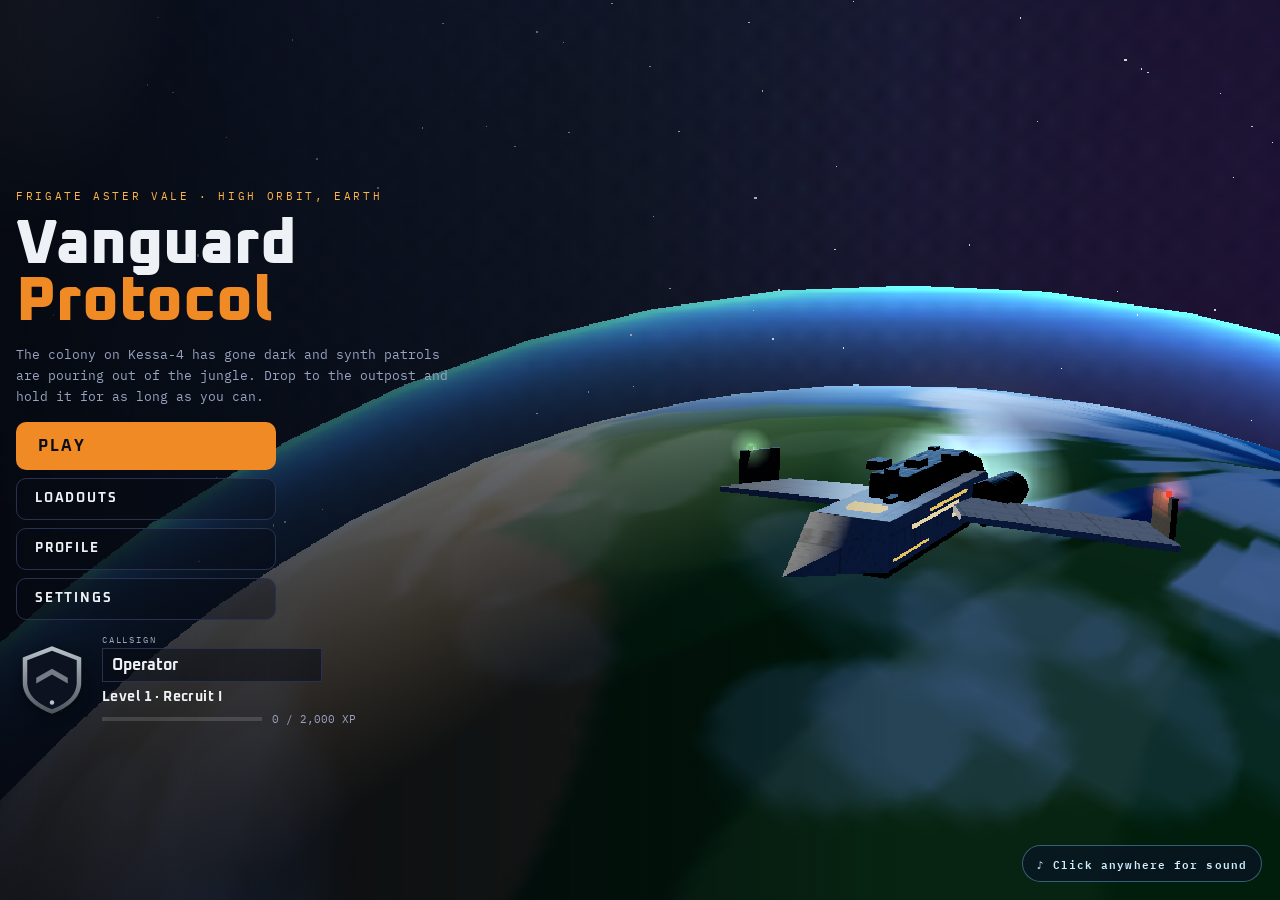
==== commit dac6cab1: "Dunebreak: the Hollow zombie faction, climb-in windows, bigger rooms, pistol start, co-op map pickin" ====
--- a/site/index.html
+++ b/site/index.html
@@ -319,6 +319,8 @@
 .seg { display: flex; border: 1px solid var(--line); border-radius: 10px; overflow: hidden; width: fit-content; max-width: 100%; }
 .seg button { pointer-events: auto; background: rgba(8,12,20,.5); color: var(--muted); border: 0; border-right: 1px solid var(--line); padding: 8px 12px; font: 700 12px var(--display); letter-spacing: .08em; text-transform: uppercase; cursor: pointer; }
 .seg button:last-child { border-right: 0; }
+.lobmap { display: flex; align-items: center; gap: 10px; flex-wrap: wrap; margin: 4px 0 8px; }
+.lobmap small { color: var(--muted); font: 600 11px var(--mono); }
 .seg button[aria-pressed=true] { background: var(--amber); color: var(--void); }
 .seg button:focus-visible { outline: 2px solid var(--shield); outline-offset: -2px; }
 .scoreov { background: rgba(6,8,16,.55); }
@@ -1011,6 +1013,7 @@
     <div class="mpanel lob">
       <div class="eyebrow">Multiplayer · Co-op, up to 4 players</div>
       <h2 class="lh">Squad up</h2>
+      <div class="lobmap"><span class="picklbl">Map</span><div class="seg" id="lobMap"><button type="button" data-map="kessa">Kessa</button><button type="button" data-map="dune">Dunebreak</button></div><small id="lobMapNote"></small></div>
       <label class="field"><span>Server</span><input id="srvUrl" placeholder="kessa-relay.yourname.workers.dev" autocomplete="off" spellcheck="false"></label>
       <div class="joinrow">
         <label class="field"><span>Room code</span><input id="roomCode" maxlength="12" autocomplete="off" spellcheck="false" placeholder="e.g. K7QXD"></label>
@@ -2103,7 +2106,7 @@
 // buyable gates open the square, the side quarters and the vault. Enemies only climb in over the walls of
 // districts you have opened, and find their way to you through the streets with a flow field.
 const DUNE = { zones: { spawn: true }, doors: [], spawns: [], lanterns: [] };
-const NAV = { x0: -60, z0: -40, w: 120, h: 90, ready: false, t: 0 };
+const NAV = { x0: -64, z0: -48, w: 128, h: 108, ready: false, t: 0 };
 function buildDune() {
   const R_ = (a, b) => a + srand() * (b - a);
   // ---- desert materials ----
@@ -2125,7 +2128,7 @@
   Mleaf.userData.noHit = true; for (const m of Mcl) m.userData.noHit = true;
   // ---- ground: sand everywhere, dunes beyond the town walls ----
   { const g = new T.PlaneGeometry(700, 700, 70, 70); g.rotateX(-Math.PI / 2); const p = g.attributes.position, uv = g.attributes.uv;
-    for (let i = 0; i < p.count; i++) { const x = p.getX(i), z = p.getZ(i), out = Math.max(Math.abs(x) - 62, Math.abs(z + 4) - 50, 0);
+    for (let i = 0; i < p.count; i++) { const x = p.getX(i), z = p.getZ(i), out = Math.max(Math.abs(x) - 67, z - 61, -z - 49, 0);
       p.setY(i, out > 0 ? Math.min(30, out * 0.25) * (0.6 + 0.4 * Math.sin(x * 0.03 + z * 0.05) * Math.cos(z * 0.021)) + Math.sin(x * 0.07) * Math.cos(z * 0.05) * Math.min(4, out * 0.1) : 0);
       uv.setXY(i, x / 3, z / 3); }
     g.computeVertexNormals(); const m = new T.Mesh(g, Ms); m.receiveShadow = true; scene.add(m); levelMeshes.push(m); }
@@ -2181,129 +2184,141 @@
   const roof = (x0, z0, x1, z1, y, mat = Mp) => addBox((x0 + x1) / 2, (z0 + z1) / 2, x1 - x0, z1 - z0, 0.35, y, mat, true, 2);
   const mass = (x, z, w, d, h) => { addBox(x, z, w, d, h, 0, Mp, true, 3); addBox(x, z, w + 0.2, d + 0.2, 0.25, h, Mdk, false, 1); };
 
-  // ================= GARRISON (spawn): x -10..10, z 30..46 =================
-  floor(-10, 30, 10, 46);
-  wall('x', 46, -10.4, 10.4);                                         // south
-  wall('z', -10, 30, 46); wall('z', 10, 30, 46);                      // west / east
+  // windows the dead climb in through: an opening in an outside wall (sill 1 m), boarded up badly, with a
+  // player-only barrier so you can shoot through but not climb out. axis/c: the wall; a: centre along it;
+  // side: which way is outside (+1 / -1 along the wall's normal); fy: floor height inside, oy: ground outside
+  const WIN = 1.7;
+  const win = (zone, axis, c, a, side, fy = 0, oy = 0, sill = 1.0) => {
+    const sAbs = fy + sill, top = sAbs + 1.4, nx = axis === 'z' ? side : 0, nz = axis === 'x' ? side : 0;
+    const wx = axis === 'x' ? a : c, wz = axis === 'x' ? c : a;
+    // boards and frame (decor only)
+    const fr = new T.Group(); fr.position.set(wx, 0, wz); if (axis === 'z') fr.rotation.y = Math.PI / 2; build.add(fr);
+    for (const sx of [-1, 1]) { const p = new T.Mesh(new T.BoxGeometry(0.14, 1.5, WT + 0.1), Mwd); p.position.set(sx * (WIN / 2 + 0.02), sAbs + 0.7, 0); fr.add(p); }
+    const tp = new T.Mesh(new T.BoxGeometry(WIN + 0.3, 0.14, WT + 0.1), Mwd); tp.position.set(0, top + 0.02, 0); fr.add(tp);
+    for (const [y, r] of [[sAbs + 0.35, 0.35], [sAbs + 1.05, -0.5]]) { const b = new T.Mesh(new T.BoxGeometry(WIN * 0.9, 0.16, 0.05), Mwd); b.position.set(r > 0 ? -0.15 : 0.2, y, side * 0.1); b.rotation.z = r; fr.add(b); }
+    boxes.push(axis === 'x' ? { x0: a - WIN / 2, x1: a + WIN / 2, z0: c - WT / 2, z1: c + WT / 2, y0: sAbs, y1: top, pOnly: true } : { x0: c - WT / 2, x1: c + WT / 2, z0: a - WIN / 2, z1: a + WIN / 2, y0: sAbs, y1: top, pOnly: true });
+    DUNE.spawns.push({ zone, win: true, x: wx - nx * 1.1, z: wz - nz * 1.1, y: fy, ox: wx + nx * 2.2, oz: wz + nz * 2.2, oy, wx, wz, sill: sAbs });
+    return [a - WIN / 2, a + WIN / 2, sill, sill + 1.4];
+  };
+
+  // ================= GARRISON (spawn): x -14..14, z 30..52 =================
+  floor(-14, 30, 14, 52);
+  wall('x', 52, -14.4, 14.4, [win('spawn', 'x', 52, -8, 1), win('spawn', 'x', 52, 8, 1)]);
+  wall('z', -14, 30, 52, [win('spawn', 'z', -14, 44, -1)]); wall('z', 14, 30, 52, [win('spawn', 'z', 14, 44, 1)]);
   wall('x', 30, -18.4, 18.4, [[-1.75, 1.75]]);                        // north, the main gate
-  sandbags(-5, 33.5, 4, 0.8, 1.1); sandbags(5, 33.5, 4, 0.8, 1.1);
-  crate(-8.4, 44.2, 1.1); crate(-7.2, 44.4, 0.9); crate(-8.3, 43.0, 0.8, 0, 0.3); barrel(8.4, 44.4); barrel(7.6, 44.6); barrel(8.5, 43.5);
-  roof(-10, 41, -5, 46, WH - 0.35); roof(5, 41, 10, 46, WH - 0.35);   // covered corners
-  awning(0, 44.4, 6, 2.6, 3.0, 0);
-  // garrison banner over the gate
+  sandbags(-6, 33.5, 5, 0.8, 1.1); sandbags(6, 33.5, 5, 0.8, 1.1); sandbags(-11, 40, 0.8, 4, 1.1); sandbags(11, 40, 0.8, 4, 1.1);
+  crate(-12.4, 31.6, 1.1); crate(-11.2, 31.8, 0.9); crate(-12.3, 33.0, 0.8, 0, 0.3); barrel(12.4, 31.6); barrel(11.6, 31.9); barrel(12.5, 32.8);
+  roof(-14, 46, -8, 52, WH - 0.35); roof(8, 46, 14, 52, WH - 0.35);   // covered corners
+  awning(0, 50.2, 7, 2.8, 3.0, 0); addBox(-3, 50.8, 2.2, 0.9, 0.9, 0, Mwd, true, 1); crate(3.2, 50.9, 1);
   { const c = document.createElement('canvas'); c.width = 64; c.height = 96; const g = c.getContext('2d'); g.fillStyle = '#7a2a20'; g.fillRect(0, 0, 64, 96); g.fillStyle = '#e6c27a';
     g.beginPath(); g.moveTo(32, 18); g.lineTo(50, 48); g.lineTo(32, 78); g.lineTo(14, 48); g.closePath(); g.fill(); g.fillStyle = '#7a2a20'; g.beginPath(); g.arc(32, 48, 9, 0, 6.3); g.fill();
     for (const x of [-4.5, 4.5]) { const b = new T.Mesh(new T.PlaneGeometry(1.4, 2.2), new T.MeshLambertMaterial({ map: new T.CanvasTexture(c), side: T.DoubleSide })); b.position.set(x, 3.0, 30.45); build.add(b); } }
-  zoneSpawns('spawn', [[-8.8, 36], [8.8, 36], [-8.8, 40], [8.8, 40], [0, 44.8]]);
 
   // ================= MARKET SQUARE (middle defend): x -18..18, z -8..30 =================
   floor(-18, -8, 18, 30);
-  wall('z', -18, -8.4, 30.4, [[4, 7], [20, 23]]);
-  wall('z', 18, -8.4, 30.4, [[4, 7], [20, 23]]);
-  wall('x', -8, -18.4, 18.4, [[-3, 3, 0, 4.3], [11, 15]]);
-  // the well and sundial obelisk in the centre: the spot to defend
+  wall('z', -18, -8.4, 30.4, [[4, 7], [20, 23], win('middle', 'z', -18, 13, -1)]);
+  wall('z', 18, -8.4, 30.4, [[4, 7], [20, 23], win('middle', 'z', 18, 13, 1)]);
+  wall('x', -8, -18.4, 18.4, [[-3, 3, 0, 4.3], [11, 15], win('middle', 'x', -8, -10, -1), win('middle', 'x', -8, 8, -1)]);
   { const m = new T.Mesh(new T.CylinderGeometry(2.0, 2.2, 0.9, 16), Mw); m.position.set(0, 0.45, 11); build.add(m); boxes.push({ x0: -1.7, x1: 1.7, z0: 9.3, z1: 12.7, y0: 0, y1: 0.9 });
     const w = new T.Mesh(new T.CircleGeometry(1.7, 16).rotateX(-Math.PI / 2), new T.MeshLambertMaterial({ color: 0x2a5a6a })); w.position.set(0, 0.8, 11); build.add(w);
     addBox(0, 11, 0.7, 0.7, 4.2, 0.9, Mp, true, 1); addBox(0, 11, 0.3, 0.3, 0.8, 5.1, Mtc, false, 1); }
   for (const [x, z] of [[-11, 2], [11, 2], [-11, 21], [11, 21]]) planterPalm(x, z);
-  stall(-13.5, 12, Math.PI / 2, 0); stall(13.5, 12, -Math.PI / 2, 1); stall(-6, -4.6, 0, 2); stall(7, 27.6, Math.PI, 3);
+  stall(-13.5, 12, Math.PI / 2, 0); stall(13.5, 8.5, -Math.PI / 2, 1); stall(-6, -4.6, 0, 2); stall(7, 27.6, Math.PI, 3);
   for (const [x, z, r] of [[-5, 17, 0.2], [5.5, 6, -0.4], [-6.5, 7.5, 0.6]]) { crate(x, z, 1, 0, r); crate(x + 0.9, z + 0.3, 0.8, 0, r); }
-  barrel(4.4, 18.2); barrel(5.2, 18.7); pot(-3.5, 24); pot(-2.8, 24.6, 0, 0.8); pot(3.4, 2.2); cart: { addBox(-8.5, 26, 2.4, 1.4, 0.9, 0.35, Mwd, true, 1); for (const sx of [-1, 1]) { const wh = new T.Mesh(new T.CylinderGeometry(0.45, 0.45, 0.12, 12), Mwd); wh.rotation.x = Math.PI / 2; wh.position.set(-8.5 + sx * 0.8, 0.45, 26.75); build.add(wh); } }
-  // shaded arcades along the square's east and west sides
-  for (const sx of [-1, 1]) { for (let z = -5; z <= 27; z += 4) if (Math.abs(z - 5.5) > 2.4 && Math.abs(z - 21.5) > 2.4) column(sx * 15.4, z, 3.8); roof(sx > 0 ? 14.8 : -17.6, -7.6, sx > 0 ? 17.6 : -14.8, 29.6, 3.8, Mtc); }
-  zoneSpawns('middle', [[-16.4, -6.6], [16.4, -6.6], [-16.4, 28.6], [16.4, 28.6], [-16.4, 13], [16.4, 13], [-8, -6.6], [8, -6.6]]);
-
-  // ================= WEST HOUSES (intermediate): x -38..-18, z -4..30 =================
-  floor(-38, -4, -18, 30, 0, Mp);
-  wall('x', 30, -38.4, -18); wall('x', -4, -38.4, -18); wall('z', -38, -4.4, 30.4, [[10, 13]]);
-  wall('x', 14, -28, -18, [[-25, -21]]); wall('z', -28, -4, 30, [[0, 3], [24, 27]]);
-  roof(-28, 14, -18, 30, WH - 0.35); roof(-28, -4, -18, 6, WH - 0.35);                 // W1 fully roofed, W2 half roofed
-  rug(-23, 22, 4, 6, 0, 0); rug(-23, 3, 4, 5, 0, 1); pot(-27, 29); pot(-19, 29, 0, 0.8); crate(-27, -3, 1); crate(-19, 8, 0.9, 0, 0.4);
-  addBox(-23, 27.8, 3, 1.1, 0.5, 0, Mwd, true, 1); addBox(-23, 18, 2, 1, 0.75, 0, Mwd, true, 1);                       // bed, table
-  barrel(-36.5, -2.5); barrel(-36.5, 28.5); crate(-36.4, 20, 1.1); crate(-29.5, 6, 1, 0, 0.2);
-  lantern(-23, 3.6, 24); lantern(-23, 3.6, 2);
-  zoneSpawns('west', [[-27, 29], [-19, 29], [-27, -3], [-37, -3], [-37, 29], [-33, 15]]);
-
-  // ================= WEST QUARTER (long colonnade, locked): x -56..-38, z -8..28 =================
-  floor(-56, -8, -38, 28);
-  wall('x', 28, -56.4, -38); wall('x', -8, -56.4, -38); wall('z', -56, -8.4, 28.4);
-  for (let z = -4; z <= 24; z += 4) { column(-50, z, 4.0); column(-44, z, 4.0); }
-  roof(-56, -8, -50.3, 28, 4.0, Mtc); roof(-43.7, -8, -38, 28, 4.0, Mtc);
-  for (let z = -2; z <= 22; z += 6) awning(-47, z, 5.4, 2.6, 4.4, (z / 6 + 4) | 0);
-  { const m = new T.Mesh(new T.CylinderGeometry(1.6, 1.8, 0.8, 14), Mw); m.position.set(-47, 0.4, 10); build.add(m); boxes.push({ x0: -48.4, x1: -45.6, z0: 8.6, z1: 11.4, y0: 0, y1: 0.8 }); }
-  datePalm(-54, 26, 1.1); datePalm(-54, -6, 1.0); pot(-54.5, 10); pot(-39.5, 1); crate(-40, 25, 1.1); crate(-40, 23.8, 0.9);
-  zoneSpawns('westq', [[-55, -7], [-55, 27], [-47, -7], [-47, 27], [-55, 10]]);
-
-  // ================= EAST STORES (intermediate): x 18..38, z -4..30 =================
-  floor(18, -4, 38, 30, 0, Mp);
-  wall('x', 30, 18, 38.4); wall('x', -4, 18, 38.4); wall('z', 38, -4.4, 30.4, [[12, 15]]);
-  wall('x', 14, 18, 28, [[21, 25]]); wall('z', 28, -4, 30, [[6, 9], [17, 20]]);
-  roof(18, -4, 28, 14, WH - 0.35);
-  for (let i = 0; i < 6; i++) crate(R_(19.5, 26.5), R_(-2.5, 12), R_(0.8, 1.2), 0, R_(0, 1));
-  for (let i = 0; i < 4; i++) barrel(R_(29.5, 36.5), R_(-2.5, 28));
-  addBox(23, 28.6, 4, 1, 1.0, 0, Mw, true, 1); pot(20, 28.8); pot(26, 28.8, 0, 0.8); awning(33, 22, 4, 3, 3.2, 2);
-  lantern(23, 3.6, 5); lantern(33, 3.4, 10);
-  zoneSpawns('east', [[27, 29], [19, 29], [27, -3], [37, -3], [37, 29], [33, 4]]);
-
-  // ================= EAST TUNNELS (covered, locked): x 38..56, z -8..30 =================
-  floor(38, -8, 56, 30, 0, Mf);
-  wall('x', 30, 38, 56.4); wall('x', -8, 38, 56.4); wall('z', 56, -8.4, 30.4);
-  wall('z', 44, -8, 24, [[4, 7], [16, 19]], 3.6); wall('z', 50, 2, 30, [[9, 12], [22, 25]], 3.6); wall('x', 2, 50, 56, [], 3.6); wall('x', 24, 44, 50, [], 3.6);
-  roof(38, -8, 56, 30, 3.6, Mw);
-  for (let z = -5; z <= 27; z += 6) { lantern(41, 3.0, z); lantern(53, 3.0, z + 3); }
-  lantern(47, 3.0, 13); crate(54.5, -6.5, 1); barrel(39.5, 28.5); barrel(47, 28.5); pot(54.6, 28.6);
-  zoneSpawns('tunnels', [[55, -7], [55, 29], [47, -7], [39.5, -7], [47, 20]], 0, 1.2);
+  barrel(4.4, 18.2); barrel(5.2, 18.7); pot(-3.5, 24); pot(-2.8, 24.6, 0, 0.8); pot(3.4, 2.2);
+  addBox(-8.5, 26, 2.4, 1.4, 0.9, 0.35, Mwd, true, 1); for (const sx of [-1, 1]) { const wh = new T.Mesh(new T.CylinderGeometry(0.45, 0.45, 0.12, 12), Mwd); wh.rotation.x = Math.PI / 2; wh.position.set(-8.5 + sx * 0.8, 0.45, 26.75); build.add(wh); }
+  for (const sx of [-1, 1]) { for (let z = -5; z <= 27; z += 4) if (Math.abs(z - 5.5) > 2.4 && Math.abs(z - 21.5) > 2.4 && Math.abs(z - 13) > 2.2) column(sx * 15.4, z, 3.8); roof(sx > 0 ? 14.8 : -17.6, -7.6, sx > 0 ? 17.6 : -14.8, 29.6, 3.8, Mtc); }
+
+  // ================= WEST HOUSES (intermediate): x -42..-18, z -4..30 =================
+  floor(-42, -4, -18, 30, 0, Mp);
+  wall('x', 30, -42.4, -18, [win('west', 'x', 30, -36, 1), win('west', 'x', 30, -24, 1)]);
+  wall('x', -4, -42.4, -18, [win('west', 'x', -4, -34, -1), win('west', 'x', -4, -24, -1)]);
+  wall('z', -42, -4.4, 30.4, [[10, 13]]);
+  wall('x', 14, -30, -18, [[-25, -21]]); wall('z', -30, -4, 30, [[0, 3], [24, 27]]);
+  roof(-30, 14, -18, 30, WH - 0.35); roof(-30, -4, -18, 6, WH - 0.35);
+  rug(-24, 22, 5, 6, 0, 0); rug(-24, 3, 5, 5, 0, 1); pot(-29, 16); pot(-19, 16, 0, 0.8); crate(-29, -3, 1); crate(-19, 9, 0.9, 0, 0.4);
+  addBox(-24, 28.6, 3, 1.1, 0.5, 0, Mwd, true, 1); addBox(-24, 18, 2, 1, 0.75, 0, Mwd, true, 1);
+  barrel(-40.5, -2.5); barrel(-40.5, 28.5); crate(-40.4, 20, 1.1); crate(-31.5, 6, 1, 0, 0.2); awning(-36, 20, 4, 3, 3.1, 1);
+  lantern(-24, 3.6, 24); lantern(-24, 3.6, 2);
+
+  // ================= THE COLONNADE (west quarter, locked): x -60..-42, z -8..28 =================
+  floor(-60, -8, -42, 28);
+  wall('x', 28, -60.4, -42, [win('westq', 'x', 28, -51, 1)]); wall('x', -8, -60.4, -42, [win('westq', 'x', -8, -51, -1)]);
+  wall('z', -60, -8.4, 28.4, [win('westq', 'z', -60, 0, -1), win('westq', 'z', -60, 18, -1)]);
+  for (let z = -4; z <= 24; z += 4) { column(-54, z, 4.0); column(-48, z, 4.0); }
+  roof(-60, -8, -54.3, 28, 4.0, Mtc); roof(-47.7, -8, -42, 28, 4.0, Mtc);
+  for (let z = -2; z <= 22; z += 6) awning(-51, z, 5.4, 2.6, 4.4, (z / 6 + 4) | 0);
+  { const m = new T.Mesh(new T.CylinderGeometry(1.6, 1.8, 0.8, 14), Mw); m.position.set(-51, 0.4, 10); build.add(m); boxes.push({ x0: -52.4, x1: -49.6, z0: 8.6, z1: 11.4, y0: 0, y1: 0.8 }); }
+  datePalm(-58, 25, 1.1); datePalm(-58, -5, 1.0); pot(-58.5, 10); pot(-43.5, 1); crate(-44, 25, 1.1); crate(-44, 23.8, 0.9);
+
+  // ================= EAST STORES (intermediate): x 18..42, z -4..30 =================
+  floor(18, -4, 42, 30, 0, Mp);
+  wall('x', 30, 18, 42.4, [win('east', 'x', 30, 24, 1), win('east', 'x', 30, 36, 1)]);
+  wall('x', -4, 18, 42.4, [win('east', 'x', -4, 38, -1)]);
+  wall('z', 42, -4.4, 30.4, [[12, 15]]);
+  wall('x', 14, 18, 30, [[21, 25]]); wall('z', 30, -4, 30, [[6, 9], [17, 20]]);
+  roof(18, -4, 30, 14, WH - 0.35);
+  for (let i = 0; i < 7; i++) crate(R_(19.5, 28.5), R_(-2.5, 12), R_(0.8, 1.2), 0, R_(0, 1));
+  for (let i = 0; i < 5; i++) barrel(R_(31.5, 40.5), R_(-2.5, 28));
+  addBox(24, 21, 4, 1, 1.0, 0, Mw, true, 1); pot(20, 28.8); pot(28, 28.8, 0, 0.8); awning(36, 22, 4, 3, 3.2, 2);
+  lantern(24, 3.6, 5); lantern(36, 3.4, 10);
+
+  // ================= THE TUNNELS (east quarter, covered, locked): x 42..60, z -8..30 =================
+  floor(42, -8, 60, 30, 0, Mf);
+  wall('x', 30, 42, 60.4, [win('tunnels', 'x', 30, 51, 1)]); wall('x', -8, 42, 60.4);
+  wall('z', 60, -8.4, 30.4, [win('tunnels', 'z', 60, 0, 1), win('tunnels', 'z', 60, 20, 1)]);
+  wall('z', 48, -8, 24, [[4, 7], [16, 19]], 3.6); wall('z', 54, 2, 30, [[9, 12], [22, 25]], 3.6); wall('x', 2, 54, 60, [], 3.6); wall('x', 24, 48, 54, [], 3.6);
+  roof(42, -8, 60, 30, 3.6, Mw);
+  for (let z = -5; z <= 27; z += 6) { lantern(45, 3.0, z); lantern(57, 3.0, z + 3); }
+  lantern(51, 3.0, 13); crate(58.5, -6.5, 1); barrel(43.5, 28.5); barrel(51, 27); pot(58.6, 28.6);
 
   // ================= ELEVATED HALL: x -14..6, z -34..-12, floor at 2.4 =================
   const HY = 2.4;
   addBox(-4, -23, 20, 22, HY, 0, Mw, true, 2); floor(-14, -34, 6, -12, HY, Mf);
   wall('x', -12, -14.4, 6.4, [[-3, 3, 0, HY + 3.2]], WH + HY);
-  wall('x', -34, -14.4, 6.4, [[-10, -8, HY + 1.1, HY + 2.4], [-1, 1, HY + 1.1, HY + 2.4]], WH + HY);
-  wall('z', -14, -34, -12, [[-24, -22, HY + 1.1, HY + 2.4]], WH + HY);
+  wall('x', -34, -14.4, 6.4, [win('hall', 'x', -34, -9, -1, HY, 0), win('hall', 'x', -34, 0, -1, HY, 0)], WH + HY);
+  wall('z', -14, -34, -12, [win('hall', 'z', -14, -23, -1, HY, 0)], WH + HY);
   wall('z', 6, -34, -12, [[-28, -24, HY, HY + 3.2]], WH + HY);
-  wall('x', -23, -14, 6, [[-9, -5], [-1, 3]], WH, HY);                                   // splits the hall into two rooms
+  wall('x', -23, -14, 6, [[-9, -5], [-1, 3]], WH, HY);
   for (const x of [-10, -2, 2]) for (const z of [-30, -16]) column(x, z, WH - 0.4, HY);
   rug(-4, -17.5, 8, 6, HY, 2); rug(-4, -28.5, 10, 7, HY, 0);
-  addBox(-4, -32.6, 6, 1.2, 0.9, HY, Mwd, true, 1);                                      // long table
+  addBox(-4, -31, 6, 1.2, 0.9, HY, Mwd, true, 1);
   for (const x of [-12.8, 4.8]) { addBox(x, -18, 0.6, 0.6, 1.0, HY, Mdk, true, 1); lantern(x, HY + 1.3, -18); }
   roof(-14, -34, 6, -12, HY + WH, Mp);
-  // stairs from the square up into the hall
   for (let i = 0; i < 8; i++) addBox(0, -1.7 - i * 1.3, 6, 1.32, 0.3 * (i + 1), 0, Mw, true, 1);
-  addBox(0, -11.8, 6, 1.0, HY, 0, Mw, true, 1);                                          // landing
+  addBox(0, -11.8, 6, 1.0, HY, 0, Mw, true, 1);
   wall('z', -3.4, -12, -8, [], HY + 2.6); wall('z', 3.4, -12, -8, [], HY + 2.6);
-  zoneSpawns('hall', [[-13, -33], [5, -33], [-13, -13], [5, -13], [-13, -22]], HY);
 
   // ================= GALLERY (elevated): x 9..23, z -34..-20, joined by a bridge =================
   addBox(16, -27, 14, 14, HY, 0, Mw, true, 2); floor(9, -34, 23, -20, HY, Mf);
-  addBox(7.5, -26, 3.2, 4, HY, 0, Mw, true, 1); floor(6, -28, 9, -24, HY, Mf);           // bridge
-  wall('x', -28.4, 6, 9, [], 1.1, HY); wall('x', -23.6, 6, 9, [], 1.1, HY);               // bridge parapets
-  wall('z', 9, -34, -20, [[-28, -24, HY, HY + 3.2]], WH + HY); wall('z', 23, -34, -20, [[-31, -29, HY + 1.1, HY + 2.4], [-25, -23, HY + 1.1, HY + 2.4]], WH + HY);
+  addBox(7.5, -26, 3.2, 4, HY, 0, Mw, true, 1); floor(6, -28, 9, -24, HY, Mf);
+  wall('x', -28.4, 6, 9, [], 1.1, HY); wall('x', -23.6, 6, 9, [], 1.1, HY);
+  wall('z', 9, -34, -20, [[-28, -24, HY, HY + 3.2]], WH + HY);
+  wall('z', 23, -34, -20, [win('gallery', 'z', 23, -30, 1, HY, 0), win('gallery', 'z', 23, -24, 1, HY, 0)], WH + HY);
   wall('x', -34, 9, 23.4, [], WH + HY); wall('x', -20, 9, 23.4, [], WH + HY);
   roof(9, -34, 23, -20, HY + WH, Mp);
   for (const [x, z] of [[12, -31], [16, -31], [20, -31], [12, -23], [20, -23]]) { addBox(x, z, 0.9, 0.9, 1.0, HY, Mp, true, 1); addBox(x, z, 0.4, 0.4, 0.9, HY + 1.0, Mtc, true, 1); }
   rug(16, -27, 6, 8, HY, 3); lantern(16, HY + 3.4, -27);
-  zoneSpawns('gallery', [[22, -33], [22, -21], [10, -33], [10, -21]], HY);
 
   // ================= UNDERPASS (long route): from the square's NE arch to the vault gate =================
-  floor(11, -18, 15, -8, 0, Mf); floor(15, -18, 40, -14, 0, Mf);
-  wall('z', 11, -18.4, -8); wall('z', 15, -14, -8); wall('x', -18, 11, 40); wall('x', -14, 15, 40);
-  roof(11, -18, 40, -14, 3.4, Mw); roof(11, -14, 15, -8.4, 3.4, Mw);
-  for (let x = 18; x <= 36; x += 6) lantern(x, 2.9, -16);
-  zoneSpawns('under', [[13, -17], [24, -17], [33, -15]], 0, 1.2);
-
-  // ================= SUN VAULT (locked): x 40..56, z -34..-12 =================
-  floor(40, -34, 56, -12, 0, Mf);
-  wall('z', 40, -34.4, -11.6, [[-17.5, -14.5]]); wall('z', 56, -34.4, -11.6); wall('x', -34, 40, 56); wall('x', -12, 40, 56);
-  for (const [x, z] of [[44, -30], [52, -30], [44, -16], [52, -16]]) column(x, z, WH - 0.2);
-  { const m = new T.Mesh(new T.CylinderGeometry(1.2, 1.5, 1.0, 12), Mtc); m.position.set(48, 0.5, -23); build.add(m); boxes.push({ x0: 46.8, x1: 49.2, z0: -24.2, z1: -21.8, y0: 0, y1: 1.0 });
-    const relic = new T.Mesh(new T.OctahedronGeometry(0.5), new T.MeshBasicMaterial({ color: 0xffd36a })); relic.position.set(48, 1.9, -23); scene.add(relic); DUNE.relic = relic; }
-  rug(48, -23, 8, 10, 0, 3); lantern(41, 3.6, -33); lantern(55, 3.6, -33); lantern(41, 3.6, -13); lantern(55, 3.6, -13);
-  zoneSpawns('vault', [[55, -33], [55, -13], [48, -33], [41, -33]]);
-
-  // ---- the rest of the town: rooftops between the districts and an outer wall ----
-  for (const [x, z, w, d, h] of [[-27, -14, 18, 12, 6.5], [-48, -20, 16, 20, 7], [-44, 38, 24, 14, 6], [-22, 38, 20, 12, 7.5], [22, 38, 20, 12, 6.8], [44, 38, 24, 14, 6.2],
-    [30, -26, 12, 10, 7.2], [28, -10, 16, 6, 5.5], [-48, -11, 16, 4, 5.2], [-8, -40, 26, 10, 8], [16, -40, 22, 10, 7], [48, -40, 18, 10, 7.6], [-38, -32, 24, 8, 6]]) mass(x, z, w, d, h);
-  for (const [x, z] of [[-30, 47], [-5, 49], [18, 48], [40, 47], [-58, 10], [58, 12], [-58, -20], [58, -30]]) datePalm(x + R_(-1, 1), z + R_(-1, 1), R_(0.9, 1.25));
+  floor(11, -18, 15, -8, 0, Mf); floor(15, -18, 44, -14, 0, Mf);
+  wall('z', 11, -18.4, -8); wall('z', 15, -14, -8); wall('x', -18, 11, 44, [win('under', 'x', -18, 30, -1)]); wall('x', -14, 15, 44);
+  roof(11, -18, 44, -14, 3.4, Mw); roof(11, -14, 15, -8.4, 3.4, Mw);
+  for (let x = 18; x <= 40; x += 6) lantern(x, 2.9, -16);
+
+  // ================= SUN VAULT (locked): x 44..60, z -34..-12 =================
+  floor(44, -34, 60, -12, 0, Mf);
+  wall('z', 44, -34.4, -11.6, [[-17.5, -14.5]]); wall('z', 60, -34.4, -11.6, [win('vault', 'z', 60, -28, 1), win('vault', 'z', 60, -18, 1)]);
+  wall('x', -34, 44, 60, [win('vault', 'x', -34, 52, -1)]); wall('x', -12, 44, 60);
+  for (const [x, z] of [[48, -30], [56, -30], [48, -16], [56, -16]]) column(x, z, WH - 0.2);
+  { const m = new T.Mesh(new T.CylinderGeometry(1.2, 1.5, 1.0, 12), Mtc); m.position.set(52, 0.5, -23); build.add(m); boxes.push({ x0: 50.8, x1: 53.2, z0: -24.2, z1: -21.8, y0: 0, y1: 1.0 });
+    const relic = new T.Mesh(new T.OctahedronGeometry(0.5), new T.MeshBasicMaterial({ color: 0xffd36a })); relic.position.set(52, 1.9, -23); scene.add(relic); DUNE.relic = relic; }
+  rug(52, -23, 8, 10, 0, 3); lantern(45, 3.6, -33); lantern(59, 3.6, -33); lantern(45, 3.6, -13); lantern(59, 3.6, -13);
+
+  // ---- the rest of the town: rooftops between the districts (kept clear of the windows) ----
+  for (const [x, z, w, d, h] of [[-27, -14, 18, 12, 6.5], [-48, -21, 16, 18, 7], [-28.5, 40.5, 23, 15, 7], [28.5, 40.5, 23, 15, 6.8], [-51, 40, 16, 14, 6], [51, 40, 16, 14, 6.2],
+    [32, -26, 10, 10, 7.2], [28, -10, 16, 6, 5.5], [-8, -42, 26, 8, 8], [16, -41, 22, 8, 7], [50, -43, 18, 8, 7.6], [-38, -32, 24, 8, 6]]) mass(x, z, w, d, h);
+  for (const [x, z] of [[-30, 56], [-5, 58], [18, 57], [40, 56], [-63, 10], [63, 12], [-63, -20], [63, -30]]) datePalm(x + R_(-1, 1), z + R_(-1, 1), R_(0.9, 1.25));
 
   // ---- buyable gates ----
   const door = (name, cost, axis, c, a, b, y0, opens) => {
@@ -2321,9 +2336,9 @@
     boxes.push(box); DUNE.doors.push({ name, cost, cx, cz, y0, g, box, opens, open: false, t: 0 });
   };
   door('Market Gate', 3000, 'x', 30, -1.75, 1.75, 0, ['middle', 'west', 'east', 'hall', 'gallery', 'under']);
-  door('West Quarter', 7500, 'z', -38, 10, 13, 0, ['westq']);
-  door('East Tunnels', 7500, 'z', 38, 12, 15, 0, ['tunnels']);
-  door('Sun Vault', 12000, 'z', 40, -17.5, -14.5, 0, ['vault']);
+  door('The Colonnade', 7500, 'z', -42, 10, 13, 0, ['westq']);
+  door('The Tunnels', 7500, 'z', 42, 12, 15, 0, ['tunnels']);
+  door('Sun Vault', 12000, 'z', 44, -17.5, -14.5, 0, ['vault']);
   // the market gate also seals the square from the garrison side until it is bought; the side arches stay open
 }
 function duneStation(x, z, y0, nx, nz) {
@@ -2372,18 +2387,36 @@
   if (bi < 0) return null;
   const tx = NAV.x0 + bi + 0.5 - x, tz = NAV.z0 + bj + 0.5 - z, l = Math.hypot(tx, tz) || 1; return [tx / l, tz / l];
 }
+// climbing in: shuffle up to the window, haul over the sill, drop inside. Hittable the whole time.
+function climbTick(e, dt) {
+  const c = e.climb; c.t += dt / c.dur; const t = Math.min(1, c.t);
+  let x, z, y;
+  if (t < 0.35) { const k = t / 0.35; x = c.ox + (c.wx - c.ox) * k; z = c.oz + (c.wz - c.oz) * k; y = c.oy; e.phase += dt * 4; }
+  else { const k = (t - 0.35) / 0.65, base = c.oy + (c.iy - c.oy) * k, peak = c.sill + 0.3 - (c.oy + c.iy) / 2;
+    x = c.wx + (c.ix - c.wx) * k; z = c.wz + (c.iz - c.wz) * k; y = base + Math.sin(Math.PI * Math.min(1, k * 1.2)) * Math.max(0.2, peak);
+    if (!c.puffed && k > 0.3) { c.puffed = true; spark(c.wx, c.sill + 0.3, c.wz, 0xd8c09a, 8, 1.5, 0.8); sNoise(0.15, 900, Math.max(0, 0.06 - Math.hypot(S.p.x - c.wx, S.p.z - c.wz) * 0.002), 'bandpass'); } }
+  e.x = x; e.z = z; e.y = y; e.g.position.set(x, y, z); e.g.rotation.y = Math.atan2(c.ix - c.ox, c.iz - c.oz);
+  const sw = Math.sin(e.phase) * 0.5; if (e.legs && e.legs.length === 2) { e.legs[0].rotation.x = sw; e.legs[1].rotation.x = -sw; }
+  if (e.arms && e.armBase) { e.arms[0].rotation.x = -2.4; e.arms[1].rotation.x = -2.2; }
+  if (t >= 1) { e.climb = null; e.vy = 0; e.lastX = e.x; e.lastZ = e.z; if (e.armBase) { e.arms[0].rotation.x = e.armBase[0]; e.arms[1].rotation.x = e.armBase[1]; } }
+}
+function hollowGroan(e) {
+  const d = Math.hypot(S.p.x - e.x, S.p.z - e.z); if (d > 30) return;
+  const v = Math.max(0, 0.07 * (1 - d / 30)), big = e.D.zombie === 3, f = big ? 70 : e.D.zombie === 2 ? 140 : 100;
+  sTone(f * (0.9 + Math.random() * 0.2), f * 0.7, big ? 1.1 : 0.8, v, 'sawtooth'); sNoise(big ? 0.9 : 0.6, big ? 300 : 500, v * 0.8, 'bandpass');
+}
 function duneSpawnPoint() {
   const tg = [[S.p.x, S.p.z]]; if (NET.on) for (const p of NET.peers.values()) if (p.a) tg.push([p.x, p.z]);
   const pts = DUNE.spawns.filter(s => DUNE.zones[s.zone]).map(s => ({ s, d: Math.min(...tg.map(([x, z]) => Math.hypot(x - s.x, z - s.z))) })).filter(o => o.d > 10).sort((a, b) => a.d - b.d);
   const pool = pts.slice(0, 5); const o = pool[(Math.random() * pool.length) | 0];
   return o ? o.s : DUNE.spawns[0];
 }
-function openDoor(d) {
-  d.open = true; S.score -= d.cost; spendNote(d.cost);
+function openDoor(d, remote, who) {
+  d.open = true; if (!remote) { S.score -= d.cost; spendNote(d.cost); if (NET.on) netSend({ t: 'door', i: DUNE.doors.indexOf(d), n: callsign }); }
   const k = boxes.indexOf(d.box); if (k >= 0) boxes.splice(k, 1);
   for (const z of d.opens) DUNE.zones[z] = true;
   navBuild(d.box.x0 - 2, d.box.z0 - 2, d.box.x1 + 2, d.box.z1 + 2);
-  banner(d.name, 'Gate opened · new spawns active', 2.2); SFX.level(); sNoise(1.0, 400, 0.12, 'lowpass'); addShake(0.3);
+  banner(d.name, remote && who ? `${who} opened the gate` : 'Gate opened · new spawns active', 2.2); SFX.level(); sNoise(1.0, 400, 0.12, 'lowpass'); addShake(0.3);
 }
 function updateDoors(dt) {
   if (MAP !== 'dune' || !S) return;
@@ -2401,8 +2434,8 @@
 
 function buildLevel() {
   if (MAP === 'dune') {
-    buildDune(); duneStation(-6, 45.2, 0, 0, -1); duneStation(51, -33.2, 0, 0, 1);
-    bake(build); buildAmmoBox(4, 44.7, 0); buildTerminal(-10, -7.3, 0); finalizeLevel(); navBuild(); return;
+    buildDune(); duneStation(-9, 51.2, 0, 0, -1); duneStation(55, -33.2, 0, 0, 1);
+    bake(build); buildAmmoBox(6, 50.9, 0); buildTerminal(-10, -7.3, 0); finalizeLevel(); navBuild(); return;
   }
   // ground + paths
   const gg = new T.PlaneGeometry(320, 226); gg.rotateX(-Math.PI / 2); gg.translate(0, 0, -47);
@@ -2600,7 +2633,9 @@
   return g;
 }
 function collide(o, r, feetY, h) {
+  const isP = S && o === S.p;
   for (const b of boxes) {
+    if (b.pOnly && !isP) continue;
     if (b.y1 <= feetY + (o.z > 92 && o.z < 128 ? 1.0 : STEP) || b.y0 >= feetY + h) continue;
     const cx = Math.max(b.x0, Math.min(o.x, b.x1)), cz = Math.max(b.z0, Math.min(o.z, b.z1));
     let dx = o.x - cx, dz = o.z - cz; const d = Math.hypot(dx, dz);
@@ -2626,7 +2661,7 @@
   } else { o.x = Math.max(-BOUND, Math.min(BOUND, o.x)); o.z = Math.max(-BOUND, o.z); }
   o.lx = o.x; o.lz = o.z;
 }
-const inSolid = (x, y, z) => y < (z > 66 ? terrainH(x, z) : 0) || boxes.some(b => x > b.x0 && x < b.x1 && z > b.z0 && z < b.z1 && y > b.y0 && y < b.y1);
+const inSolid = (x, y, z) => y < (z > 66 ? terrainH(x, z) : 0) || boxes.some(b => !b.pOnly && x > b.x0 && x < b.x1 && z > b.z0 && z < b.z1 && y > b.y0 && y < b.y1);
 const ray = new T.Raycaster();
 const _v = new T.Vector3(), _v2 = new T.Vector3();
 // Fast ray test against the collision boxes and the ground (slab method). Shots, sight lines and
@@ -2645,7 +2680,7 @@
   }
   const ix = 1 / d.x, iy = 1 / d.y, iz = 1 / d.z;
   for (let i = 0; i < boxes.length; i++) {
-    const b = boxes[i];
+    const b = boxes[i]; if (b.pOnly) continue;
     let t1 = (b.x0 - o.x) * ix, t2 = (b.x1 - o.x) * ix; let tmin = Math.min(t1, t2), tmax = Math.max(t1, t2);
     t1 = (b.y0 - o.y) * iy; t2 = (b.y1 - o.y) * iy; tmin = Math.max(tmin, Math.min(t1, t2)); tmax = Math.min(tmax, Math.max(t1, t2));
     t1 = (b.z0 - o.z) * iz; t2 = (b.z1 - o.z) * iz; tmin = Math.max(tmin, Math.min(t1, t2)); tmax = Math.min(tmax, Math.max(t1, t2));
@@ -3749,7 +3784,11 @@
   stalker: { hp: 42, speed: 7, r: 0.38, scale: 0.92, armor: 0x7d6f8c, visor: 0xff3f8f, pts: 80 },
   heavy:   { hp: 360, speed: 2.1, r: 0.7, scale: 1.45, armor: 0x5c6066, visor: 0xff3020, pts: 400, range: [8, 30] },
   turret:  { hp: 320, speed: 0, r: 0.9, scale: 1, armor: 0x5a5e62, visor: 0xff5020, pts: 300, range: [0, 38] },
-  walker:  { hp: 5200, speed: 1.5, r: 2.6, scale: 1.45, armor: 0x4e5560, visor: 0xff3020, pts: 5000, range: [9, 18] }
+  walker:  { hp: 5200, speed: 1.5, r: 2.6, scale: 1.45, armor: 0x4e5560, visor: 0xff3020, pts: 5000, range: [9, 18] },
+  // the Hollow: dead colonists on Ashara Reach, slow and hard to put down
+  shambler: { hp: 150, speed: 1.9, r: 0.38, scale: 1, armor: 0x7d8a6a, visor: 0xd8ff6a, pts: 110, zombie: 1, melee: 16, mcd: 1.0 },
+  lurcher:  { hp: 95, speed: 3.3, r: 0.36, scale: 0.96, armor: 0x8a7d66, visor: 0xffd25a, pts: 130, zombie: 2, melee: 12, mcd: 0.8 },
+  brute:    { hp: 760, speed: 1.45, r: 0.6, scale: 1.42, armor: 0x5e6a52, visor: 0xff6a3a, pts: 450, zombie: 3, melee: 34, mcd: 1.4 }
 };
 let enemies = [], bolts = [], debris = [], pickups = [];
 const NET = { on: false, ws: null, id: null, host: false, hostId: null, peers: new Map(), room: '', sendT: 0, snapT: 0, lastW: 0, lastI: 0 };
@@ -3811,6 +3850,7 @@
     spark(x, 2.5, z, D.visor, 30, 4, 6); banner('Crab Walker inbound', 'Hit the turret for extra damage', 2.4);
     return e;
   }
+  if (D.zombie) return makeHollow(e, D, x, z, part, armor);
   const stalk = type === 'stalker', heavy = type === 'heavy';
   const legs = [];
   for (const s of [-1, 1]) {
@@ -3853,7 +3893,49 @@
   return e;
 }
 
-const ENAMES = { trooper: 'Synth Trooper', stalker: 'Synth Stalker', heavy: 'Synth Heavy', walker: 'Crab Walker', turret: 'Broken Sentry' };
+// The Hollow: the dead of Ashara Reach. Grey-green skin, torn colonist clothes, glowing eyes, arms reaching out.
+const HOLLOW_CLOTH = [0x8a7a5a, 0x5a6a7a, 0x6a4a3a, 0x7a6a4a, 0x4a5a4a, 0x8a5a4a];
+function makeHollow(e, D, x, z, part, skin) {
+  const g = e.g, big = D.zombie === 3, fast = D.zombie === 2;
+  const cloth = new T.MeshLambertMaterial({ map: TX.crate, color: HOLLOW_CLOTH[(Math.random() * HOLLOW_CLOTH.length) | 0], emissive: 0x000000 });
+  const pants = new T.MeshLambertMaterial({ map: TX.concrete, color: 0x4a4038, emissive: 0x000000 });
+  const eye = new T.MeshBasicMaterial({ color: D.visor });
+  e.mats = [skin, cloth, pants];
+  const legs = [];
+  for (const s of [-1, 1]) {
+    const piv = new T.Group(); piv.position.set(s * 0.14, 0.95, 0); g.add(piv);
+    part(0.18, 0.5, 0.2, 0, -0.25, 0, pants, piv); part(0.15, 0.46, 0.16, 0, -0.7, 0.02, s > 0 && Math.random() < 0.5 ? skin : pants, piv);
+    part(0.17, 0.08, 0.26, 0, -0.95, 0.05, skin, piv);
+    legs.push(piv);
+  }
+  const torso = new T.Group(); torso.position.y = 0.95; g.add(torso);
+  torso.rotation.x = fast ? 0.5 : 0.22 + Math.random() * 0.12; torso.rotation.z = (Math.random() - 0.5) * 0.18;
+  part(big ? 0.62 : 0.42, 0.3, big ? 0.38 : 0.24, 0, 0.13, 0, pants, torso);
+  part(big ? 0.78 : 0.5, 0.5, big ? 0.46 : 0.28, 0, 0.5, 0, cloth, torso);
+  part(big ? 0.5 : 0.24, 0.2, 0.06, big ? 0.1 : 0.08, 0.36, big ? 0.24 : 0.15, skin, torso);        // torn shirt showing skin
+  if (big) part(0.7, 0.3, 0.5, 0, 0.32, 0.08, skin, torso);                                            // bloated gut
+  const neck = new T.Group(); neck.position.set(0, 0.8, 0.03); neck.rotation.set(fast ? -0.35 : 0.15, (Math.random() - 0.5) * 0.4, (Math.random() - 0.5) * 0.5); torso.add(neck);
+  part(0.26, 0.3, 0.27, 0, 0.12, 0.02, skin, neck, true);
+  part(0.2, 0.06, 0.2, 0, 0.29, 0, skin, neck, true);
+  for (const sx of [-1, 1]) { const ey = new T.Mesh(new T.BoxGeometry(0.05, 0.035, 0.02), eye); ey.position.set(sx * 0.065, 0.16, 0.16); neck.add(ey); }
+  const jaw = new T.Mesh(new T.BoxGeometry(0.16, 0.05, 0.04), new T.MeshBasicMaterial({ color: 0x1a0a08 })); jaw.position.set(0, 0.03, 0.155); neck.add(jaw);
+  const arms = [];
+  for (const s of [-1, 1]) {
+    const piv = new T.Group(); piv.position.set(s * (big ? 0.48 : 0.31), 0.68, 0); torso.add(piv);
+    part(big ? 0.22 : 0.13, 0.32, big ? 0.22 : 0.14, 0, -0.15, 0, cloth, piv);
+    part(big ? 0.2 : 0.11, big ? 0.42 : 0.34, big ? 0.2 : 0.12, 0, -0.45, 0, skin, piv);
+    part(big ? 0.24 : 0.12, 0.12, big ? 0.16 : 0.1, 0, -0.66, 0.02, skin, piv);
+    piv.rotation.x = -(fast ? 1.0 : 1.35) + (Math.random() - 0.5) * 0.4; piv.rotation.z = s * (0.08 + Math.random() * 0.15);
+    arms.push(piv);
+  }
+  if (big) { arms[1].scale.setScalar(1.35); }
+  e.armBase = arms.map(a => a.rotation.x);
+  g.scale.setScalar(D.scale * (0.94 + Math.random() * 0.12));
+  e.legs = legs; e.arms = arms; e.torso = torso; e.groanT = 1 + Math.random() * 5;
+  g.position.set(x, 0, z); scene.add(g); enemies.push(e);
+  return e;
+}
+const ENAMES = { trooper: 'Synth Trooper', stalker: 'Synth Stalker', heavy: 'Synth Heavy', walker: 'Crab Walker', turret: 'Broken Sentry', shambler: 'Hollow', lurcher: 'Hollow Lurcher', brute: 'Hollow Brute' };
 let dnums = [];
 function dmgNum(x, y, z, amount, crit) {
   const el = document.createElement('div'); el.className = 'dn' + (crit ? ' crit' : ''); el.textContent = Math.max(1, Math.round(amount));
@@ -3938,6 +4020,13 @@
 function removePickup(id) { for (const pk of pickups) if (pk.id === id) pk.t = 0; }
 
 function makeWave(n) {
+  if (MAP === 'dune') {
+    // the Hollow: mostly shamblers, lurchers from wave 3, brutes from wave 5 and in pairs every fifth wave
+    const q = [], total = Math.round((5 + n * 3) * (NET.on && NET.peers.size ? 1.6 : 1));
+    for (let i = 0; i < total; i++) { const r = Math.random(); q.push(n >= 3 && r < Math.min(0.12 + n * 0.025, 0.4) ? 'lurcher' : n >= 5 && r > 1 - Math.min(0.03 + n * 0.008, 0.12) ? 'brute' : 'shambler'); }
+    if (n % 5 === 0) q.push('brute', 'brute');
+    return q;
+  }
   const q = [], total = Math.round((4 + n * 3) * (NET.on && NET.peers.size && !isObjWave(n) ? 2 : 1));
   for (let i = 0; i < total; i++) {
     const r = Math.random(); let t = 'trooper';
@@ -3955,8 +4044,10 @@
   for (const e of enemies) {
     if (e.dead) continue;
     const D = e.D;
+    if (e.climb) { climbTick(e, dt); continue; }
     const P = pickTarget(e);
     if (!P) continue;
+    if (D.zombie) { e.groanT -= dt; if (e.groanT <= 0) { e.groanT = 3 + Math.random() * 6; hollowGroan(e); } }
     const dx = P.x - e.x, dz = P.z - e.z, dist = Math.hypot(dx, dz) || 0.01, ux = dx / dist, uz = dz / dist;
     e.losT -= dt;
     if (e.losT <= 0) { e.losT = rnd(0.2, 0.35); e.los = lineOfSight(e.x, e.y + 1.6 * D.scale, e.z, P.x, P.y + 1.5, P.z); }
@@ -3982,7 +4073,7 @@
       if (e.type === 'walker') walkerLaser(e, P, dist, dt);
       if (e.type === 'heavy' && dist < 1.6) meleeHit(e, 28, 1.4, P);
     } else {
-      if (dist < 1.3 + P.r) { sp = 0; meleeHit(e, 12, 0.8, P); }
+      if (dist < 1.3 + P.r) { sp = 0; meleeHit(e, D.melee || 12, D.mcd || 0.8, P); }
       e.cd -= dt;
     }
 
@@ -4057,7 +4148,7 @@
     e.phase += dt * sp * 2.2;
     const sw = sp > 0.2 ? Math.sin(e.phase) * 0.6 : 0;
     if (e.type === 'walker') walkerLegs(e, sp);
-    else { e.legs[0].rotation.x = sw; e.legs[1].rotation.x = -sw; }
+    else { e.legs[0].rotation.x = sw; e.legs[1].rotation.x = -sw; if (e.armBase) { e.arms[0].rotation.x = e.armBase[0] + Math.sin(e.phase * 0.5) * 0.12; e.arms[1].rotation.x = e.armBase[1] - Math.sin(e.phase * 0.5 + 1) * 0.12; } }
     if (e.flash > 0) { e.flash -= dt; for (const m of e.mats) m.emissive.setHex(e.flash > 0 ? 0xffffff : 0); }
   }
   enemies = enemies.filter(e => !e.dead);
@@ -4191,7 +4282,7 @@
   for (const st of stations) { st.cd = 0; st.active = false; }
   S = {
     running: true, t: 0, wave: 0, score: 0, kills: 0, xp: 0, streak: 0, lastKill: -9, queue: [], spawnCd: 0, intermission: 0, sweep: 1,
-    p: { dead: false, x: 0, y: MAP === 'dune' ? 0 : 3.4, z: MAP === 'dune' ? 41 : INS_Z - 3, vy: 0, r: 0.4, yaw: 0, pitch: 0, onGround: true, hp: 100, lagHp: 100, lagT: 0, shield: 100, recharging: false, beepT: 0, sinceHit: 9,
+    p: { dead: false, x: 0, y: MAP === 'dune' ? 0 : 3.4, z: MAP === 'dune' ? 44 : INS_Z - 3, vy: 0, r: 0.4, yaw: 0, pitch: 0, onGround: true, hp: 100, lagHp: 100, lagT: 0, shield: 100, recharging: false, beepT: 0, sinceHit: 9,
          mag: GS.mag, reserve: GS.reserve, pumped: false, reloadT: 0, fireCd: 0, pulseCd: 0, recoil: 0, ads: 0, bob: 0, hurt: 0, shake: 0, ch: 0, shFlash: 0, punchP: 0, punchY: 0, nadeCd: 0, glT: -1, glFired: false }
   };
 }
@@ -4360,7 +4451,7 @@
 function updateAltWidget(anim) {
   const P = S && S.p, el = $('hbAlt'); if (!el || !P) return;
   const other = curW === loadout.primary ? loadout.sidearm : loadout.primary;
-  if (!other || other === 'none' || !WSTATS[other]) { el.hidden = true; return; }
+  if (MAP === 'dune' || !other || other === 'none' || !WSTATS[other]) { el.hidden = true; return; }
   el.hidden = false;
   const st = (P.store && P.store[other]) || { mag: WSTATS[other].mag, reserve: WSTATS[other].reserve };
   if (el.dataset.w !== other) { el.dataset.w = other; try { $('hbAltGun').src = thumb(other); } catch (e) {} $('hbAltName').textContent = wById(other).name; $('hbAltKey').textContent = other === loadout.primary ? '1' : '2'; }
@@ -4368,7 +4459,7 @@
   if (anim) for (const e of [el, el.parentNode]) { e.classList.remove('swap'); void e.offsetWidth; e.classList.add('swap'); }
 }
 function switchWeapon() {
-  const P = S && S.p; if (!P || P.dead || !S.running || loadout.sidearm === 'none' || P.swapT > 0) return;
+  const P = S && S.p; if (!P || P.dead || !S.running || loadout.sidearm === 'none' || P.swapT > 0 || MAP === 'dune') return;
   P.store = P.store || {};
   P.store[curW] = { mag: P.mag, reserve: P.reserve };
   P.reloadT = 0; try { reloadVoice && reloadVoice.stop(); } catch (e) {}
@@ -4747,8 +4838,9 @@
     if (S.queue.length && S.spawnCd <= 0 && enemies.length < (8 + S.wave) * (NET.on && NET.peers.size && !S.obj ? 2 : 1) + (S.obj && S.obj.ty === 'kills' ? 8 : 0)) {
       // pick a gate not right next to the player
       if (MAP === 'dune') {
-        const sp_ = duneSpawnPoint(), en = makeEnemy(S.queue.shift(), sp_.x + rnd(-0.5, 0.5), sp_.z + rnd(-0.5, 0.5));
-        en.y = sp_.y; en.vy = 0; en.g.position.y = sp_.y; spark(en.x, sp_.y, en.z, 0xe8cfa0, 10, 2.5, 1.2);
+        const sp_ = duneSpawnPoint(), en = makeEnemy(S.queue.shift(), sp_.ox + rnd(-0.4, 0.4), sp_.oz + rnd(-0.4, 0.4));
+        en.y = sp_.oy; en.vy = 0; en.g.position.y = sp_.oy;
+        en.climb = { t: 0, dur: en.D.zombie === 3 ? 2.6 : en.D.zombie === 2 ? 1.5 : 2.1, ox: en.x, oz: en.z, oy: sp_.oy, wx: sp_.wx, wz: sp_.wz, ix: sp_.x, iz: sp_.z, iy: sp_.y, sill: sp_.sill };
       } else {
       const gates = GATES.filter(([x, z]) => Math.hypot(x - P.x, z - P.z) > 18);
       const [gx, gz] = gates[(Math.random() * gates.length) | 0] || GATES[0];
@@ -5397,10 +5489,19 @@
 function aimLaser(beam) {
   if (!laserDot) { laserDot = new T.Sprite(new T.SpriteMaterial({ map: TX.flash, color: 0xff3020, blending: T.AdditiveBlending, depthWrite: false, depthTest: false, transparent: true })); laserDot.position.copy(_laserTgt); laserDot.scale.set(0.09, 0.09, 1); gunScene.add(laserDot); }
   laserDot.visible = true; laserDot.userData.f = (performance.now());
+  // the beam stays fixed to the barrel and moves with the gun; the dot lands where that line meets the far plane
+  beam.rotation.set(0, Math.PI, 0); beam.scale.z = 1;
   gun.updateMatrixWorld(true);
-  beam.lookAt(_laserTgt);
-  _lp.copy(_laserTgt); beam.parent.worldToLocal(_lp);
-  beam.scale.z = _lp.distanceTo(beam.position);
+  const o = beam.getWorldPosition(_lp), d = beam.getWorldDirection(new T.Vector3());
+  const t = d.z < -0.05 ? (_laserTgt.z - o.z) / d.z : 9;
+  const hitP = d.multiplyScalar(t).add(o);
+  // when the gun is settled (not reloading, swapping or sprinting) the dot eases onto the crosshair
+  const P = S && S.p, steady = P && !(P.reloadT > 0) && !(P.swapT > 0) && !(input.keys.shift && (input.keys.w || input.my > 0)) && !(P.glT >= 0);
+  beam.userData.k = Math.max(0, Math.min(1, (beam.userData.k || 0) + (steady ? 0.06 : -0.25)));
+  hitP.lerp(_laserTgt, beam.userData.k * beam.userData.k);
+  laserDot.position.copy(hitP);
+  beam.lookAt(hitP);
+  const loc = beam.parent.worldToLocal(hitP.clone()); beam.scale.z = loc.distanceTo(beam.position);
 }
 // piecewise smooth interpolation through keyframes [t, ...values]
 function keyLerp(t, K) {
@@ -6277,7 +6378,7 @@
 // ---------------- multiplayer (co-op) ----------------
 // The host's game runs waves and enemies and sends snapshots; every client simulates its own player,
 // reports hits to the host, and takes damage from bolts and melee on its own machine.
-const ETYPES = ['trooper', 'stalker', 'heavy', 'walker', 'turret'];
+const ETYPES = ['trooper', 'stalker', 'heavy', 'walker', 'turret', 'shambler', 'lurcher', 'brute'];
 const r2 = v => Math.round(v * 100) / 100;
 let serverUrl = '';
 try { serverUrl = localStorage.getItem('kessa-server') || ''; } catch (e) {}
@@ -6359,11 +6460,16 @@
       renderLobby(); break;
     case 'join':
       addPeer(m); setHost(m.host); renderLobby();
+      if (NET.host) { netSend({ t: 'map', to: m.id, map: MAP }); if (MAP === 'dune' && mode === 'game') setTimeout(() => netSend({ t: 'doors', to: m.id, l: DUNE.doors.map((d, i) => d.open ? i : -1).filter(i => i >= 0) }), 1500); }
       if (mode === 'game') feedNote(`${m.name} joined`);
-      if (NET.host && mode === 'game' && S && S.running) netSend({ t: 'start', to: m.id, tod: S.tod, seed: S.seed, wx: env.w });
+      if (NET.host && mode === 'game' && S && S.running) netSend({ t: 'start', to: m.id, tod: S.tod, seed: S.seed, wx: env.w, map: MAP });
       break;
     case 'leave': removePeer(m.id); setHost(m.host); renderLobby(); break;
-    case 'start': if (mode !== 'travel' && (mode !== 'game' || !S || !S.running)) start(m.tod, m.seed, m.wx); break;
+    case 'map': if ((m.map === 'dune' ? 'dune' : 'kessa') !== MAP) { lobbyStatus('Switching to the host\'s map…'); goMap(m.map === 'dune' ? 'dune' : 'kessa', NET.room); } break;
+    case 'door': if (MAP === 'dune' && S && S.running) { const d = DUNE.doors[m.i]; if (d && !d.open) openDoor(d, true, m.n); } break;
+    case 'doors': if (MAP === 'dune' && S && S.running) for (const i of m.l || []) { const d = DUNE.doors[i]; if (d && !d.open) openDoor(d, true); } break;
+    case 'start': if (m.map && m.map !== MAP) { goMap(m.map, NET.room); break; }
+      if (mode !== 'travel' && (mode !== 'game' || !S || !S.running)) start(m.tod, m.seed, m.wx); break;
     case 'p': {
       const p = NET.peers.get(m.from); if (!p) break;
       p.w = m.w || 'vk9';
@@ -6552,7 +6658,23 @@
 }
 
 // lobby
+// switching maps reloads the page (each load builds one map); in a room, everyone reloads and rejoins the same code
+function goMap(map, rejoin) {
+  try { localStorage.setItem('vp-map', map); if (rejoin) sessionStorage.setItem('vp-rejoin', rejoin); } catch (e) {}
+  location.href = location.pathname + '?map=' + map + '#lobby';
+}
+function renderLobbyMap() {
+  for (const b of document.querySelectorAll('#lobMap button')) { b.setAttribute('aria-pressed', b.dataset.map === MAP ? 'true' : 'false'); b.disabled = NET.on && !NET.host && b.dataset.map !== MAP; }
+  $('lobMapNote').textContent = NET.on ? (NET.host ? 'You pick the map. Changing it reloads the squad into the room.' : 'The host picks the map.') : 'Pick the map before you create or join a room.';
+}
+for (const b of document.querySelectorAll('#lobMap button')) b.addEventListener('click', () => {
+  if (b.dataset.map === MAP) return;
+  if (NET.on && !NET.host) return;
+  if (NET.on) { netSend({ t: 'map', map: b.dataset.map }); const code = NET.room; setTimeout(() => goMap(b.dataset.map, code), 250); }
+  else goMap(b.dataset.map);
+});
 function renderLobby() {
+  renderLobbyMap();
   const list = $('roster'); list.innerHTML = '';
   const row = (name, lvl, tags, col) => {
     const li = document.createElement('li'); li.style.borderLeft = `3px solid ${col}`;
@@ -6580,7 +6702,7 @@
 });
 $('joinBtn').addEventListener('click', () => netConnect($('roomCode').value));
 $('roomCode').addEventListener('keydown', e => { if (e.key === 'Enter') netConnect($('roomCode').value); });
-$('mpStart').addEventListener('click', () => { if (!NET.host) return; const tod = Math.floor(Math.random() * TODS.length), seed = 1 + Math.floor(Math.random() * 100000); const wx = 'downpour'; netSend({ t: 'start', tod, seed, wx }); start(tod, seed, wx); });
+$('mpStart').addEventListener('click', () => { if (!NET.host) return; const tod = Math.floor(Math.random() * TODS.length), seed = 1 + Math.floor(Math.random() * 100000); const wx = 'downpour'; netSend({ t: 'start', tod, seed, wx, map: MAP }); start(tod, seed, wx); });
 let armoryFrom = 'solo';
 $('mpLoadout').addEventListener('click', () => { armoryFrom = 'lobby'; mode = 'loadout'; showOnly('loadout'); $('deployBtn').textContent = 'Back to lobby'; $('deployBtn').hidden = false; showArmory(); });
 $('mpLeave').addEventListener('click', () => { netLeave(); mode = 'menu'; showOnly('playMenu'); });
@@ -8016,15 +8138,15 @@
 function start(tod, seed, wx) {
   initAudio();
   if (wx === undefined) wx = 'downpour';   // every mission starts in a downpour; the weather can turn later
-  if (tod === undefined) tod = MAP === 'dune' ? 4 : Math.floor(Math.random() * 4);
-  if (MAP === 'dune') wx = 'clear';
+  if (tod === undefined) tod = Math.floor(Math.random() * 4);
+  if (MAP === 'dune') { tod = 4; wx = 'clear'; }
   if (seed === undefined) seed = 1 + Math.floor(Math.random() * 100000);
   applyTOD(tod);
   mode = 'travel'; showOnly(null); $('hud').hidden = true; paused = false;
   input.fire = false; input.adsToggle = false; input.use = false; input.crouchToggle = false; $('tZoom').classList.remove('on'); $('tCrouch').classList.remove('on');
   updateWeaponBar();
   try { $('hbGun').src = thumb(curW); } catch (e) {}
-  curW = loadout.primary; applyLoadout();
+  curW = MAP === 'dune' ? (loadout.sidearm && loadout.sidearm !== 'none' ? loadout.sidearm : 'wasp') : loadout.primary; applyLoadout();   // Dunebreak: everyone starts with just their pistol
   $('npName').textContent = callsign;
   newGame(); lastHud = ''; S.tod = tod; S.seed = seed;
   setWeather(wx, true); env.nextChange = MAP === 'dune' ? 1e9 : rnd(150, 240); env.flash = 0;
@@ -8038,7 +8160,7 @@
   if (!isTouch && navigator.userActivation && navigator.userActivation.isActive) lockPointer();   // lock now, while the click still counts as a user gesture
   if (MAP === 'dune') startTravel('approach', 'Holdout: Dunebreak', 'Ashara Reach · Kessa system', () => {
     mode = 'game'; lastHud = ''; S.calmT = 3; $('hud').hidden = false;
-    const P = S.p; P.x = NET.on ? P.x : 0; P.y = 0; P.z = 41; P.yaw = 0; P.pitch = 0;
+    const P = S.p; P.x = NET.on ? P.x : 0; P.y = 0; P.z = 44; P.yaw = 0; P.pitch = 0;
     banner('Dunebreak', 'Hold the garrison · buy gates to push into the town', 3); omen('The sun is merciless. Something stirs in the streets..');
     if (!isTouch && lookMode === 'lock' && document.pointerLockElement !== cv) openPause('Click Resume to take control');
   });
@@ -8091,6 +8213,11 @@
     const im = b.querySelector('img'); if (im && !on) im.alt = '';
     b.addEventListener('click', () => { if (b.dataset.map === MAP) return; try { localStorage.setItem('vp-map', b.dataset.map); } catch (e) {} location.href = location.pathname + '?map=' + b.dataset.map + '#play'; });
   }
+  if (location.hash === '#lobby') {
+    history.replaceState(null, '', location.pathname + location.search); mode = 'menu'; showOnly('lobby'); renderLobby();
+    let rj = null; try { rj = sessionStorage.getItem('vp-rejoin'); sessionStorage.removeItem('vp-rejoin'); } catch (e) {}
+    if (rj) setTimeout(() => netConnect(rj), 400);
+  }
   if (location.hash === '#play') { history.replaceState(null, '', location.pathname + location.search); mode = 'menu'; showOnly('playMenu'); }
   requestAnimationFrame(frame);
 }, 30);
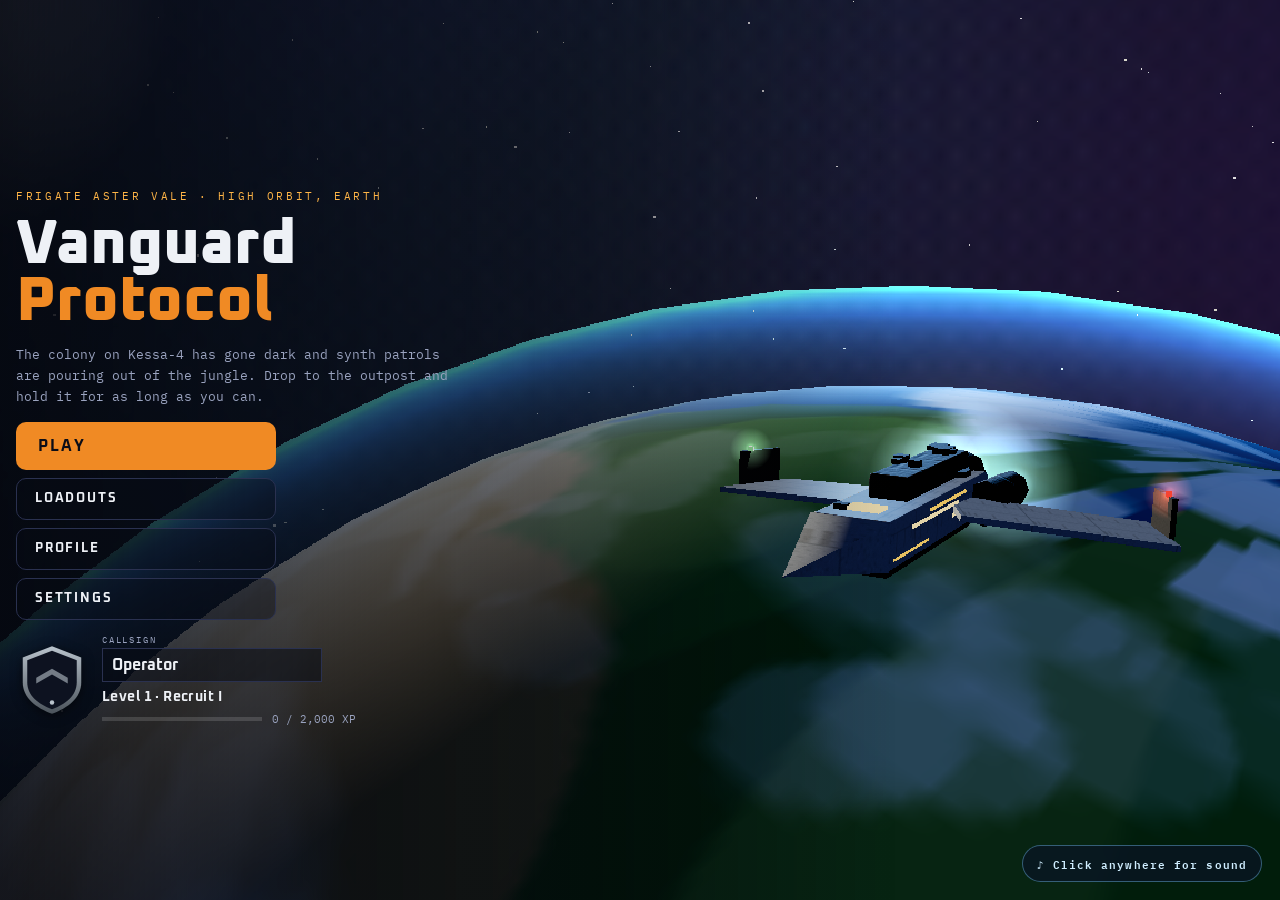
==== commit 1a8fcc21: "Dunebreak wall weapons - Mounted guns on the walls with price plaques; hold X to buy, again for ammo" ====
--- a/site/index.html
+++ b/site/index.html
@@ -2105,7 +2105,7 @@
 // A walled sandstone town built around a central market square. You start in the fortified garrison;
 // buyable gates open the square, the side quarters and the vault. Enemies only climb in over the walls of
 // districts you have opened, and find their way to you through the streets with a flow field.
-const DUNE = { zones: { spawn: true }, doors: [], spawns: [], lanterns: [] };
+const DUNE = { zones: { spawn: true }, doors: [], spawns: [], lanterns: [], buys: [] };
 const NAV = { x0: -64, z0: -48, w: 128, h: 108, ready: false, t: 0 };
 function buildDune() {
   const R_ = (a, b) => a + srand() * (b - a);
@@ -2320,6 +2320,23 @@
     [32, -26, 10, 10, 7.2], [28, -10, 16, 6, 5.5], [-8, -42, 26, 8, 8], [16, -41, 22, 8, 7], [50, -43, 18, 8, 7.6], [-38, -32, 24, 8, 6]]) mass(x, z, w, d, h);
   for (const [x, z] of [[-30, 56], [-5, 58], [18, 57], [40, 56], [-63, 10], [63, 12], [-63, -20], [63, -30]]) datePalm(x + R_(-1, 1), z + R_(-1, 1), R_(0.9, 1.25));
 
+  // ---- weapons on the walls: a mounted gun on a plank with its price (ammo for one you own is cheaper) ----
+  const wallBuy = (id, cost, x, z, y, nx, nz) => {
+    const g = new T.Group(); g.position.set(x + nx * 0.42, y + 1.55, z + nz * 0.42); g.rotation.y = Math.atan2(nx, nz); scene.add(g);
+    const board = new T.Mesh(new T.BoxGeometry(1.9, 1.0, 0.06), Mwd); board.position.z = -0.03; g.add(board);
+    try { const gm_ = makeGun(id, {}); gm_.scale.setScalar(1.25); gm_.rotation.y = Math.PI / 2; gm_.position.set(0, 0.08, 0.06); gm_.traverse(o => { o.userData.noFit = true; }); g.add(gm_); } catch (e) {}
+    const sc = document.createElement('canvas'); sc.width = 256; sc.height = 64; const sg = sc.getContext('2d');
+    sg.fillStyle = '#20160c'; sg.fillRect(0, 0, 256, 64); sg.strokeStyle = '#e6b84a'; sg.lineWidth = 3; sg.strokeRect(3, 3, 250, 58);
+    sg.fillStyle = '#ffd36a'; sg.font = 'bold 22px sans-serif'; sg.textAlign = 'center'; sg.fillText(wById(id).name.toUpperCase(), 128, 27); sg.font = '16px sans-serif'; sg.fillText(cost.toLocaleString() + '  ·  ammo ' + Math.round(cost * 0.35 / 50) * 50, 128, 50);
+    const pl = new T.Mesh(new T.PlaneGeometry(1.5, 0.38), new T.MeshBasicMaterial({ map: new T.CanvasTexture(sc) })); pl.position.set(0, -0.68, 0.01); g.add(pl);
+    DUNE.buys.push({ id, cost, ammo: Math.round(cost * 0.35 / 50) * 50, x: x + nx * 1.0, z: z + nz * 1.0, y });
+  };
+  wallBuy('vk9', 6000, -9, 29.6, 0, 0, -1);                       // just past the Market Gate
+  wallBuy('hail', 5500, -41.6, 22, 0, 1, 0);                      // West Houses
+  wallBuy('breaker', 7000, 41.6, 24, 0, -1, 0);                   // East Stores
+  wallBuy('lancer', 9500, -13.6, -16, HY, 1, 0);                  // Elevated Hall
+  wallBuy('longshot', 12000, -59.6, 9, 0, 1, 0);                  // The Colonnade
+
   // ---- buyable gates ----
   const door = (name, cost, axis, c, a, b, y0, opens) => {
     const w = b - a, mid = (a + b) / 2, cx = axis === 'x' ? mid : c, cz = axis === 'x' ? c : mid;
@@ -2411,6 +2428,23 @@
   const pool = pts.slice(0, 5); const o = pool[(Math.random() * pool.length) | 0];
   return o ? o.s : DUNE.spawns[0];
 }
+function buyWall(b) {
+  const P = S.p, own = curW === b.id || S.runPrimary === b.id, cost = own ? b.ammo : b.cost;
+  if (S.score < cost) { pickNote(`Need ${(cost - Math.floor(S.score)).toLocaleString()} more points`); SFX.empty(); return; }
+  S.score -= cost; spendNote(cost);
+  if (own) {
+    if (curW === b.id) { P.reserve = GS.maxRes; P.mag = GS.mag; P.reloadT = 0; } else { P.store = P.store || {}; P.store[b.id] = { mag: WSTATS[b.id].mag, reserve: WSTATS[b.id].maxRes || WSTATS[b.id].reserve }; }
+    pickNote(`${wById(b.id).name} ammo refilled`); SFX.pickup(); return;
+  }
+  // a new weapon takes the second slot (replacing anything bought before) and comes out straight away
+  P.store = P.store || {}; P.store[curW] = { mag: P.mag, reserve: P.reserve };
+  if (S.runPrimary && S.runPrimary !== b.id) delete P.store[S.runPrimary];
+  S.runPrimary = b.id; delete P.store[b.id];
+  P.reloadT = 0; try { reloadVoice && reloadVoice.stop(); } catch (e) {}
+  curW = b.id; applyLoadout(); P.mag = GS.mag; P.reserve = GS.reserve; P.swapT = 0.5;
+  try { $('hbGun').src = thumb(curW); } catch (e) {} updateWeaponBar(); lastHud = ''; updateAltWidget(true);
+  banner(wById(b.id).name, 'Bought off the wall · 1 / 2 to swap', 1.8); SFX.level();
+}
 function openDoor(d, remote, who) {
   d.open = true; if (!remote) { S.score -= d.cost; spendNote(d.cost); if (NET.on) netSend({ t: 'door', i: DUNE.doors.indexOf(d), n: callsign }); }
   const k = boxes.indexOf(d.box); if (k >= 0) boxes.splice(k, 1);
@@ -2426,6 +2460,13 @@
     const dd = Math.hypot(P.x - d.cx, P.z - d.cz); if (dd < bd && Math.abs(P.y - d.y0) < 1.6) { bd = dd; near = d; }
   }
   S.nearDoor = P.dead || P.downed ? null : near;
+  // wall weapons
+  let nb = null, bb = 1.7;
+  if (!S.nearDoor && !P.dead && !P.downed) for (const b of DUNE.buys) { const dd = Math.hypot(P.x - b.x, P.z - b.z); if (dd < bb && Math.abs(P.y - b.y) < 1.5) { bb = dd; nb = b; } }
+  S.nearBuy = nb;
+  const hb = nb && (input.keys.x || input.useHeld);
+  S.buyHold = hb ? (S.buyHold || 0) + dt : 0;
+  if (hb && S.buyHold >= 0.5) { S.buyHold = -0.8; buyWall(nb); }
   const held = S.nearDoor && (input.keys.x || input.useHeld);
   S.doorHold = held ? (S.doorHold || 0) + dt : 0;
   if (held && S.doorHold >= 0.7) { S.doorHold = -0.8; if (S.score >= near.cost) openDoor(near); else { pickNote(`Need ${(near.cost - S.score).toLocaleString()} more points`); SFX.empty(); } }
@@ -4442,7 +4483,7 @@
 // swap between the primary and the sidearm; each keeps its own magazine and reserve
 // top up the weapon that's holstered as well (ammo cans and the ammo box feed both guns)
 function feedOther(full) {
-  const P = S.p, other = curW === loadout.primary ? loadout.sidearm : loadout.primary, w = WSTATS[other];
+  const P = S.p, other = curW === primW() ? sideW() : primW(), w = WSTATS[other];
   if (!w || other === 'none') return 0;
   P.store = P.store || {}; const st = P.store[other] || (P.store[other] = { mag: w.mag, reserve: w.reserve });
   const before = st.reserve; st.reserve = full ? w.maxRes : Math.min(w.maxRes, st.reserve + w.pick); if (full) st.mag = Math.max(st.mag, w.mag);
@@ -4450,20 +4491,23 @@
 }
 function updateAltWidget(anim) {
   const P = S && S.p, el = $('hbAlt'); if (!el || !P) return;
-  const other = curW === loadout.primary ? loadout.sidearm : loadout.primary;
-  if (MAP === 'dune' || !other || other === 'none' || !WSTATS[other]) { el.hidden = true; return; }
+  const other = curW === primW() ? sideW() : primW();
+  if (!other || other === 'none' || !WSTATS[other]) { el.hidden = true; return; }
   el.hidden = false;
   const st = (P.store && P.store[other]) || { mag: WSTATS[other].mag, reserve: WSTATS[other].reserve };
   if (el.dataset.w !== other) { el.dataset.w = other; try { $('hbAltGun').src = thumb(other); } catch (e) {} $('hbAltName').textContent = wById(other).name; $('hbAltKey').textContent = other === loadout.primary ? '1' : '2'; }
   const txt = `${st.mag} / ${st.reserve}`; if ($('hbAltAmmo').textContent !== txt) $('hbAltAmmo').textContent = txt;
   if (anim) for (const e of [el, el.parentNode]) { e.classList.remove('swap'); void e.offsetWidth; e.classList.add('swap'); }
 }
+// the two weapon slots: on Dunebreak they are your pistol plus whatever you bought off a wall this run
+const primW = () => MAP === 'dune' ? (S && S.runPrimary) || null : loadout.primary;
+const sideW = () => MAP === 'dune' ? (S && S.runSide) || 'wasp' : loadout.sidearm;
 function switchWeapon() {
-  const P = S && S.p; if (!P || P.dead || !S.running || loadout.sidearm === 'none' || P.swapT > 0 || MAP === 'dune') return;
+  const P = S && S.p; if (!P || P.dead || !S.running || !sideW() || sideW() === 'none' || !primW() || primW() === 'none' || P.swapT > 0) return;
   P.store = P.store || {};
   P.store[curW] = { mag: P.mag, reserve: P.reserve };
   P.reloadT = 0; try { reloadVoice && reloadVoice.stop(); } catch (e) {}
-  curW = curW === loadout.primary ? loadout.sidearm : loadout.primary;
+  curW = curW === primW() ? sideW() : primW();
   applyLoadout();
   const st = P.store[curW] || { mag: GS.mag, reserve: GS.reserve };
   P.mag = Math.min(st.mag, GS.mag); P.reserve = st.reserve; P.swapT = 0.32;
@@ -5386,6 +5430,8 @@
   const st = S.nearStation; let msg = '';
   if (st && S.running) msg = st.active ? 'Healing…' : st.cd > 0 ? `Medical station recharging · ${Math.ceil(st.cd)}s` : P.hp >= 100 ? 'Health full' : (isTouch ? 'Tap USE to heal' : 'Press X to heal');
   if (S.missile || P.downed) msg = '';
+  else if (!msg && S.nearBuy) { const b = S.nearBuy, own = curW === b.id || S.runPrimary === b.id, c = own ? b.ammo : b.cost, nm = wById(b.id).name;
+    msg = S.score >= c ? `${isTouch ? 'Hold USE' : 'Hold X'} · ${own ? nm + ' ammo' : 'buy ' + nm} · ${c.toLocaleString()} points` : `${own ? nm + ' ammo' : nm} · ${c.toLocaleString()} points (you have ${Math.floor(S.score).toLocaleString()})`; }
   else if (!msg && S.nearDoor) msg = S.score >= S.nearDoor.cost ? `${isTouch ? 'Hold USE' : 'Hold X'} · open ${S.nearDoor.name} · ${S.nearDoor.cost.toLocaleString()} points` : `${S.nearDoor.name} · ${S.nearDoor.cost.toLocaleString()} points (you have ${Math.floor(S.score).toLocaleString()})`;
   else if (!msg && S.revPeer) msg = S.revHold > 0 ? `Reviving ${S.revPeer.name || 'squadmate'}… ${Math.round(S.revHold / REVIVE_T * 100)}%` : `${isTouch ? 'Hold USE' : 'Hold X'} · revive ${S.revPeer.name || 'squadmate'}`;
   else if (!msg && S.nearTerm) msg = `${isTouch ? 'Tap USE' : 'Press X'} · tactical support terminal`;
@@ -5394,7 +5440,7 @@
   if (ui.prompt.textContent !== msg) ui.prompt.textContent = msg;
   ui.prompt.style.backgroundImage = S.revHold > 0 ? `linear-gradient(90deg, rgba(93,255,150,.35) ${S.revHold / REVIVE_T * 100}%, transparent 0)` : S.exHold > 0 ? `linear-gradient(90deg, rgba(93,255,150,.35) ${S.exHold / EX_HOLD_X * 100}%, transparent 0)` : '';
   ui.prompt.hidden = !msg;
-  ui.tUse.hidden = !(S.nearDoor || S.nearTerm || (S.nearExTerm && exfilReady()) || S.nearAmmo === 'ready' || (st && S.running && !st.active && st.cd <= 0 && P.hp < 100));
+  ui.tUse.hidden = !(S.nearDoor || S.nearBuy || S.nearTerm || (S.nearExTerm && exfilReady()) || S.nearAmmo === 'ready' || (st && S.running && !st.active && st.cd <= 0 && P.hp < 100));
   const scoped = S.running && GS.optic === 'acog' && P.ads > 0.85;
   ui.scope.hidden = !scoped;
   if (scoped) ui.scope.style.setProperty('--d', scopeD() + 'px');
@@ -5571,8 +5617,8 @@
   if (!S || !S.running || paused || (S.p.downed && k !== 'tab')) return;
   if (k === ' ') { e.preventDefault(); input.jump = true; }
   if (k === 'q') fireNade();
-  if (k === '1' && curW !== loadout.primary) switchWeapon();
-  if (k === '2' && curW === loadout.primary) switchWeapon();
+  if (k === '1' && curW !== primW()) switchWeapon();
+  if (k === '2' && curW === primW()) switchWeapon();
   if (k === 'x') input.use = true;
   if (k === 'v') voteSkip();
   if (k === '3' || k === '4' || k === '5') useStreak(+k - 3);
@@ -8146,7 +8192,7 @@
   input.fire = false; input.adsToggle = false; input.use = false; input.crouchToggle = false; $('tZoom').classList.remove('on'); $('tCrouch').classList.remove('on');
   updateWeaponBar();
   try { $('hbGun').src = thumb(curW); } catch (e) {}
-  curW = MAP === 'dune' ? (loadout.sidearm && loadout.sidearm !== 'none' ? loadout.sidearm : 'wasp') : loadout.primary; applyLoadout();   // Dunebreak: everyone starts with just their pistol
+  curW = MAP === 'dune' ? (loadout.sidearm && loadout.sidearm !== 'none' ? loadout.sidearm : 'wasp') : loadout.primary; if (MAP === 'dune') S.runSide = curW; applyLoadout();   // Dunebreak: everyone starts with just their pistol
   $('npName').textContent = callsign;
   newGame(); lastHud = ''; S.tod = tod; S.seed = seed;
   setWeather(wx, true); env.nextChange = MAP === 'dune' ? 1e9 : rnd(150, 240); env.flash = 0;
